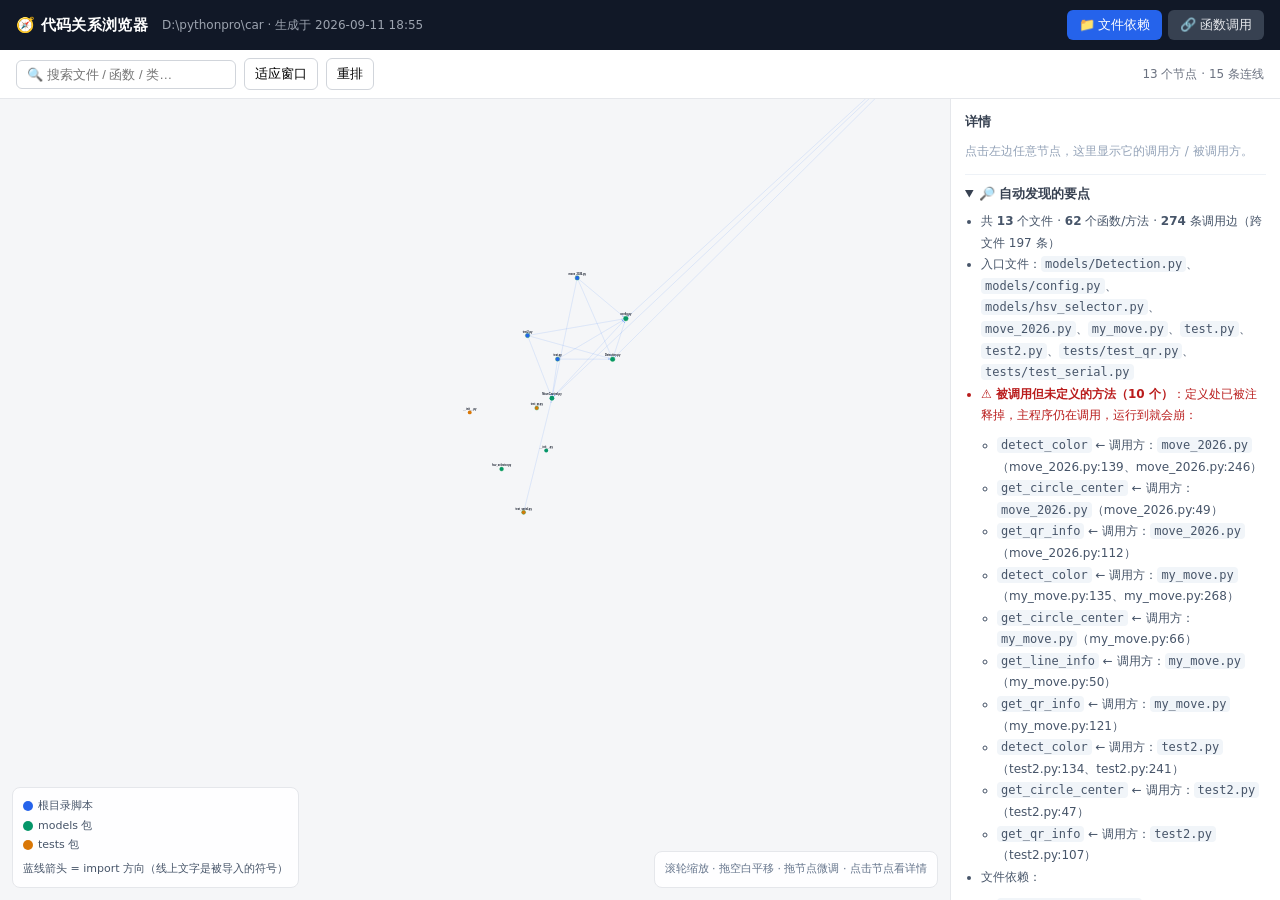
==== code-map/index.html @ f83ed979 "add code-map: 交互式代码关系浏览器" ====
<!DOCTYPE html>
<html lang="zh-CN">
<head>
<meta charset="UTF-8" />
<meta name="viewport" content="width=device-width, initial-scale=1.0" />
<meta name="color-scheme" content="light" />
<title>代码关系浏览器 · car 工程</title>
<style>
  *{box-sizing:border-box}
  body{margin:0;font-family:"Microsoft YaHei","PingFang SC",system-ui,sans-serif;color:#1f2937;background:#f5f6f8;height:100vh;display:flex;flex-direction:column;overflow:hidden}
  header{background:#111827;color:#fff;padding:10px 16px;display:flex;align-items:center;gap:14px;flex-wrap:wrap}
  header h1{font-size:15px;margin:0;font-weight:600;letter-spacing:.3px}
  header .sub{font-size:12px;color:#9ca3af}
  .tabs{display:flex;gap:6px;margin-left:auto}
  .tabs button{background:#374151;color:#e5e7eb;border:0;padding:6px 12px;border-radius:6px;font-size:13px;cursor:pointer}
  .tabs button.on{background:#2563eb;color:#fff}
  .toolbar{display:flex;align-items:center;gap:8px;padding:8px 16px;background:#fff;border-bottom:1px solid #e5e7eb;flex-wrap:wrap}
  .toolbar input[type=search]{padding:6px 10px;border:1px solid #d1d5db;border-radius:6px;font-size:13px;width:220px}
  .toolbar select{padding:6px 8px;border:1px solid #d1d5db;border-radius:6px;font-size:13px;max-width:260px}
  .toolbar button{padding:6px 10px;border:1px solid #d1d5db;background:#fff;border-radius:6px;font-size:13px;cursor:pointer}
  .toolbar button:hover{background:#f3f4f6}
  .stat{font-size:12px;color:#6b7280;margin-left:auto}
  main{flex:1;display:flex;min-height:0}
  #stage{flex:1;position:relative;min-width:0}
  canvas{display:block;width:100%;height:100%;cursor:grab}
  canvas.dragging{cursor:grabbing}
  aside{width:330px;border-left:1px solid #e5e7eb;background:#fff;overflow-y:auto;padding:14px}
  aside h2{font-size:13px;margin:0 0 8px;color:#374151}
  .pill{display:inline-block;font-size:11px;padding:2px 8px;border-radius:99px;background:#eef2ff;color:#3730a3;margin-right:6px}
  .pill.warn{background:#fef3c7;color:#92400e}
  .pill.ok{background:#dcfce7;color:#166534}
  .nb{font-size:12px;line-height:1.7;padding:6px 8px;border-radius:6px;cursor:pointer;border:1px solid #f1f5f9;margin-bottom:4px}
  .nb:hover{background:#f8fafc;border-color:#cbd5e1}
  .nb .ln{color:#94a3b8;margin-left:4px}
  .legend{position:absolute;left:12px;bottom:12px;background:rgba(255,255,255,.94);border:1px solid #e5e7eb;border-radius:8px;padding:8px 10px;font-size:11px;color:#475569;line-height:1.8}
  .legend i{display:inline-block;width:10px;height:10px;border-radius:50%;margin-right:5px;vertical-align:middle}
  .hint{position:absolute;right:12px;bottom:12px;background:rgba(255,255,255,.94);border:1px solid #e5e7eb;border-radius:8px;padding:8px 10px;font-size:11px;color:#64748b;line-height:1.7}
  details{margin-top:14px;border-top:1px solid #eef2f7;padding-top:10px}
  details summary{font-size:13px;font-weight:600;color:#374151;cursor:pointer}
  details ul{margin:8px 0 0 16px;padding:0;font-size:12px;line-height:1.8;color:#475569}
  code{background:#f1f5f9;padding:1px 4px;border-radius:4px;font-size:12px}
</style>
</head>
<body>
<header>
  <h1>🧭 代码关系浏览器</h1>
  <span class="sub" id="subtitle"></span>
  <div class="tabs">
    <button id="tab-files" class="on">📁 文件依赖</button>
    <button id="tab-funcs">🔗 函数调用</button>
  </div>
</header>
<div class="toolbar">
  <input type="search" id="q" placeholder="🔍 搜索文件 / 函数 / 类…" autocomplete="off" />
  <select id="filefilter"><option value="">（函数视图：只看某个文件）</option></select>
  <button id="fit">适应窗口</button>
  <button id="relayout">重排</button>
  <span class="stat" id="stat"></span>
</div>
<main>
  <div id="stage">
    <canvas id="cv"></canvas>
    <div class="legend" id="legend"></div>
    <div class="hint">滚轮缩放 · 拖空白平移 · 拖节点微调 · 点击节点看详情</div>
  </div>
  <aside>
    <div id="panel"><h2>详情</h2><p style="font-size:12px;color:#94a3b8">点击左边任意节点，这里显示它的调用方 / 被调用方。</p></div>
    <details id="insights" open><summary>🔎 自动发现的要点</summary><div id="insight-body"></div></details>
  </aside>
</main>
<script>
var DATA = {"files": [{"id": "models/Detection.py", "path": "models/Detection.py", "module": "models.Detection", "kind": "models", "lines": 654, "name": "Detection.py", "has_main": true}, {"id": "models/MoveControl.py", "path": "models/MoveControl.py", "module": "models.MoveControl", "kind": "models", "lines": 256, "name": "MoveControl.py", "has_main": false}, {"id": "models/__init__.py", "path": "models/__init__.py", "module": "models.__init__", "kind": "models", "lines": 4, "name": "__init__.py", "has_main": false}, {"id": "models/config.py", "path": "models/config.py", "module": "models.config", "kind": "models", "lines": 58, "name": "config.py", "has_main": true}, {"id": "models/hsv_selector.py", "path": "models/hsv_selector.py", "module": "models.hsv_selector", "kind": "models", "lines": 114, "name": "hsv_selector.py", "has_main": true}, {"id": "move_2026.py", "path": "move_2026.py", "module": "move_2026", "kind": "root", "lines": 354, "name": "move_2026.py", "has_main": true}, {"id": "my_move.py", "path": "my_move.py", "module": "my_move", "kind": "root", "lines": 402, "name": "my_move.py", "has_main": true}, {"id": "test.py", "path": "test.py", "module": "test", "kind": "root", "lines": 87, "name": "test.py", "has_main": true}, {"id": "test2.py", "path": "test2.py", "module": "test2", "kind": "root", "lines": 349, "name": "test2.py", "has_main": true}, {"id": "tests/__init__.py", "path": "tests/__init__.py", "module": "tests.__init__", "kind": "tests", "lines": 1, "name": "__init__.py", "has_main": false}, {"id": "tests/test_circle.py", "path": "tests/test_circle.py", "module": "tests.test_circle", "kind": "tests", "lines": 14, "name": "test_circle.py", "has_main": false}, {"id": "tests/test_qr.py", "path": "tests/test_qr.py", "module": "tests.test_qr", "kind": "tests", "lines": 41, "name": "test_qr.py", "has_main": true}, {"id": "tests/test_serial.py", "path": "tests/test_serial.py", "module": "tests.test_serial", "kind": "tests", "lines": 15, "name": "test_serial.py", "has_main": true}], "funcs": [{"id": "models/Detection.py::Distance", "file": "models/Detection.py", "name": "Distance", "cls": null, "line": 15, "is_entry": false}, {"id": "models/MoveControl.py::get_int8", "file": "models/MoveControl.py", "name": "get_int8", "cls": null, "line": 9, "is_entry": false}, {"id": "tests/test_qr.py::detect_camera_scan_QRcode", "file": "tests/test_qr.py", "name": "detect_camera_scan_QRcode", "cls": null, "line": 7, "is_entry": false}, {"id": "tests/test_qr.py::order_1", "file": "tests/test_qr.py", "name": "order_1", "cls": null, "line": 30, "is_entry": false}, {"id": "models/Detection.py::Detection.__init__", "file": "models/Detection.py", "name": "__init__", "cls": "Detection", "line": 52, "is_entry": false}, {"id": "models/Detection.py::Detection.set_debug", "file": "models/Detection.py", "name": "set_debug", "cls": "Detection", "line": 70, "is_entry": false}, {"id": "models/Detection.py::Detection.skip_some", "file": "models/Detection.py", "name": "skip_some", "cls": "Detection", "line": 77, "is_entry": false}, {"id": "models/Detection.py::Detection.get_colored_circle_center", "file": "models/Detection.py", "name": "get_colored_circle_center", "cls": "Detection", "line": 537, "is_entry": false}, {"id": "models/Detection.py::Detection.__del__", "file": "models/Detection.py", "name": "__del__", "cls": "Detection", "line": 623, "is_entry": false}, {"id": "models/MoveControl.py::MoveControl.__init__", "file": "models/MoveControl.py", "name": "__init__", "cls": "MoveControl", "line": 20, "is_entry": false}, {"id": "models/MoveControl.py::MoveControl.__send_serial_msg", "file": "models/MoveControl.py", "name": "__send_serial_msg", "cls": "MoveControl", "line": 37, "is_entry": false}, {"id": "models/MoveControl.py::MoveControl.__wait_for_movement_done", "file": "models/MoveControl.py", "name": "__wait_for_movement_done", "cls": "MoveControl", "line": 123, "is_entry": false}, {"id": "models/MoveControl.py::MoveControl.wait_for_start_cmd", "file": "models/MoveControl.py", "name": "wait_for_start_cmd", "cls": "MoveControl", "line": 135, "is_entry": false}, {"id": "models/MoveControl.py::MoveControl.send_qr_info", "file": "models/MoveControl.py", "name": "send_qr_info", "cls": "MoveControl", "line": 150, "is_entry": false}, {"id": "models/MoveControl.py::MoveControl.set_distance", "file": "models/MoveControl.py", "name": "set_distance", "cls": "MoveControl", "line": 155, "is_entry": false}, {"id": "models/MoveControl.py::MoveControl.move_in_mm", "file": "models/MoveControl.py", "name": "move_in_mm", "cls": "MoveControl", "line": 190, "is_entry": false}, {"id": "models/MoveControl.py::MoveControl.rotate", "file": "models/MoveControl.py", "name": "rotate", "cls": "MoveControl", "line": 201, "is_entry": false}, {"id": "models/MoveControl.py::MoveControl.turn_right", "file": "models/MoveControl.py", "name": "turn_right", "cls": "MoveControl", "line": 207, "is_entry": false}, {"id": "models/MoveControl.py::MoveControl.turn_left", "file": "models/MoveControl.py", "name": "turn_left", "cls": "MoveControl", "line": 211, "is_entry": false}, {"id": "models/MoveControl.py::MoveControl.test", "file": "models/MoveControl.py", "name": "test", "cls": "MoveControl", "line": 214, "is_entry": false}, {"id": "models/MoveControl.py::MoveControl.grubBlockFromRawArea", "file": "models/MoveControl.py", "name": "grubBlockFromRawArea", "cls": "MoveControl", "line": 221, "is_entry": false}, {"id": "models/MoveControl.py::MoveControl.grubBlockFromGround", "file": "models/MoveControl.py", "name": "grubBlockFromGround", "cls": "MoveControl", "line": 225, "is_entry": false}, {"id": "models/MoveControl.py::MoveControl.putBlockToCircle", "file": "models/MoveControl.py", "name": "putBlockToCircle", "cls": "MoveControl", "line": 229, "is_entry": false}, {"id": "models/MoveControl.py::MoveControl.putBlockToAnotherBlock", "file": "models/MoveControl.py", "name": "putBlockToAnotherBlock", "cls": "MoveControl", "line": 233, "is_entry": false}, {"id": "models/MoveControl.py::MoveControl.adjustHeight", "file": "models/MoveControl.py", "name": "adjustHeight", "cls": "MoveControl", "line": 237, "is_entry": false}, {"id": "models/MoveControl.py::MoveControl.move_while_adjusting_height", "file": "models/MoveControl.py", "name": "move_while_adjusting_height", "cls": "MoveControl", "line": 252, "is_entry": false}, {"id": "models/hsv_selector.py::HsvSelector.__init__", "file": "models/hsv_selector.py", "name": "__init__", "cls": "HsvSelector", "line": 7, "is_entry": false}, {"id": "models/hsv_selector.py::HsvSelector.nothing", "file": "models/hsv_selector.py", "name": "nothing", "cls": "HsvSelector", "line": 53, "is_entry": false}, {"id": "models/hsv_selector.py::HsvSelector.start", "file": "models/hsv_selector.py", "name": "start", "cls": "HsvSelector", "line": 56, "is_entry": false}, {"id": "models/hsv_selector.py::HsvSelector.__del__", "file": "models/hsv_selector.py", "name": "__del__", "cls": "HsvSelector", "line": 108, "is_entry": false}, {"id": "move_2026.py::ComRun.__init__", "file": "move_2026.py", "name": "__init__", "cls": "ComRun", "line": 20, "is_entry": false}, {"id": "move_2026.py::ComRun.get_taskinfo", "file": "move_2026.py", "name": "get_taskinfo", "cls": "ComRun", "line": 33, "is_entry": false}, {"id": "move_2026.py::ComRun.adjustCircle", "file": "move_2026.py", "name": "adjustCircle", "cls": "ComRun", "line": 46, "is_entry": false}, {"id": "move_2026.py::ComRun.adjustColorCircle", "file": "move_2026.py", "name": "adjustColorCircle", "cls": "ComRun", "line": 63, "is_entry": false}, {"id": "move_2026.py::ComRun.continueOrNot", "file": "move_2026.py", "name": "continueOrNot", "cls": "ComRun", "line": 79, "is_entry": false}, {"id": "move_2026.py::ComRun.log", "file": "move_2026.py", "name": "log", "cls": "ComRun", "line": 87, "is_entry": false}, {"id": "move_2026.py::ComRun.run", "file": "move_2026.py", "name": "run", "cls": "ComRun", "line": 93, "is_entry": false}, {"id": "my_move.py::LogisticsCom.__init__", "file": "my_move.py", "name": "__init__", "cls": "LogisticsCom", "line": 24, "is_entry": false}, {"id": "my_move.py::LogisticsCom.get_taskinfo", "file": "my_move.py", "name": "get_taskinfo", "cls": "LogisticsCom", "line": 35, "is_entry": false}, {"id": "my_move.py::LogisticsCom.adjustLine", "file": "my_move.py", "name": "adjustLine", "cls": "LogisticsCom", "line": 46, "is_entry": false}, {"id": "my_move.py::LogisticsCom.adjustCircle", "file": "my_move.py", "name": "adjustCircle", "cls": "LogisticsCom", "line": 63, "is_entry": false}, {"id": "my_move.py::LogisticsCom.adjustColorCircle", "file": "my_move.py", "name": "adjustColorCircle", "cls": "LogisticsCom", "line": 81, "is_entry": false}, {"id": "my_move.py::LogisticsCom.continueOrNot", "file": "my_move.py", "name": "continueOrNot", "cls": "LogisticsCom", "line": 97, "is_entry": false}, {"id": "my_move.py::LogisticsCom.run_com", "file": "my_move.py", "name": "run_com", "cls": "LogisticsCom", "line": 104, "is_entry": false}, {"id": "my_move.py::LogisticsCom.test", "file": "my_move.py", "name": "test", "cls": "LogisticsCom", "line": 388, "is_entry": false}, {"id": "test2.py::ComRun.__init__", "file": "test2.py", "name": "__init__", "cls": "ComRun", "line": 19, "is_entry": false}, {"id": "test2.py::ComRun.get_taskinfo", "file": "test2.py", "name": "get_taskinfo", "cls": "ComRun", "line": 31, "is_entry": false}, {"id": "test2.py::ComRun.adjustCircle", "file": "test2.py", "name": "adjustCircle", "cls": "ComRun", "line": 44, "is_entry": false}, {"id": "test2.py::ComRun.adjustColorCircle", "file": "test2.py", "name": "adjustColorCircle", "cls": "ComRun", "line": 61, "is_entry": false}, {"id": "test2.py::ComRun.continueOrNot", "file": "test2.py", "name": "continueOrNot", "cls": "ComRun", "line": 77, "is_entry": false}, {"id": "test2.py::ComRun.log", "file": "test2.py", "name": "log", "cls": "ComRun", "line": 85, "is_entry": false}, {"id": "test2.py::ComRun.run", "file": "test2.py", "name": "run", "cls": "ComRun", "line": 89, "is_entry": false}, {"id": "move_2026.py::MISSING.get_circle_center", "file": "move_2026.py", "name": "get_circle_center", "cls": "MISSING", "line": 49, "is_entry": false, "missing": true, "sites": ["move_2026.py:49"]}, {"id": "move_2026.py::MISSING.get_qr_info", "file": "move_2026.py", "name": "get_qr_info", "cls": "MISSING", "line": 112, "is_entry": false, "missing": true, "sites": ["move_2026.py:112"]}, {"id": "move_2026.py::MISSING.detect_color", "file": "move_2026.py", "name": "detect_color", "cls": "MISSING", "line": 139, "is_entry": false, "missing": true, "sites": ["move_2026.py:139", "move_2026.py:246"]}, {"id": "my_move.py::MISSING.get_line_info", "file": "my_move.py", "name": "get_line_info", "cls": "MISSING", "line": 50, "is_entry": false, "missing": true, "sites": ["my_move.py:50"]}, {"id": "my_move.py::MISSING.get_circle_center", "file": "my_move.py", "name": "get_circle_center", "cls": "MISSING", "line": 66, "is_entry": false, "missing": true, "sites": ["my_move.py:66"]}, {"id": "my_move.py::MISSING.get_qr_info", "file": "my_move.py", "name": "get_qr_info", "cls": "MISSING", "line": 121, "is_entry": false, "missing": true, "sites": ["my_move.py:121"]}, {"id": "my_move.py::MISSING.detect_color", "file": "my_move.py", "name": "detect_color", "cls": "MISSING", "line": 135, "is_entry": false, "missing": true, "sites": ["my_move.py:135", "my_move.py:268"]}, {"id": "test2.py::MISSING.get_circle_center", "file": "test2.py", "name": "get_circle_center", "cls": "MISSING", "line": 47, "is_entry": false, "missing": true, "sites": ["test2.py:47"]}, {"id": "test2.py::MISSING.get_qr_info", "file": "test2.py", "name": "get_qr_info", "cls": "MISSING", "line": 107, "is_entry": false, "missing": true, "sites": ["test2.py:107"]}, {"id": "test2.py::MISSING.detect_color", "file": "test2.py", "name": "detect_color", "cls": "MISSING", "line": 134, "is_entry": false, "missing": true, "sites": ["test2.py:134", "test2.py:241"]}], "imports": [{"src": "models/Detection.py", "dst": "models/config.py", "module": "config", "level": 0, "symbols": ["pi", "color_list"], "line": 11, "resolved": true, "kind": "from"}, {"src": "models/MoveControl.py", "dst": "models/config.py", "module": "config", "level": 1, "symbols": ["Mode", "HeightMode"], "line": 2, "resolved": true, "kind": "from"}, {"src": "move_2026.py", "dst": "models/Detection.py", "module": "models.Detection", "level": 0, "symbols": ["Detection"], "line": 7, "resolved": true, "kind": "from"}, {"src": "move_2026.py", "dst": "models/MoveControl.py", "module": "models.MoveControl", "level": 0, "symbols": ["MoveControl"], "line": 8, "resolved": true, "kind": "from"}, {"src": "move_2026.py", "dst": "models/config.py", "module": "models.config", "level": 0, "symbols": ["color_list", "color_list_in_rough_area", "color_list_in_restore_area", "dis_between_every_circle", "HeightMode"], "line": 9, "resolved": true, "kind": "from"}, {"src": "my_move.py", "dst": "models/Detection.py", "module": "models.Detection", "level": 0, "symbols": ["Detection"], "line": 9, "resolved": true, "kind": "from"}, {"src": "my_move.py", "dst": "models/MoveControl.py", "module": "models.MoveControl", "level": 0, "symbols": ["MoveControl"], "line": 10, "resolved": true, "kind": "from"}, {"src": "my_move.py", "dst": "models/config.py", "module": "models.config", "level": 0, "symbols": ["pi", "color_list", "color_list_in_fine_area", "color_list_in_rough_area", "dis_between_every_circle", "HeightMode", "MixMode"], "line": 11, "resolved": true, "kind": "from"}, {"src": "test.py", "dst": "models/Detection.py", "module": "models.Detection", "level": 0, "symbols": ["Detection"], "line": 6, "resolved": true, "kind": "from"}, {"src": "test.py", "dst": "models/MoveControl.py", "module": "models.MoveControl", "level": 0, "symbols": ["MoveControl"], "line": 7, "resolved": true, "kind": "from"}, {"src": "test.py", "dst": "models/config.py", "module": "models.config", "level": 0, "symbols": ["pi", "color_list", "HeightMode", "MixMode"], "line": 8, "resolved": true, "kind": "from"}, {"src": "test2.py", "dst": "models/Detection.py", "module": "models.Detection", "level": 0, "symbols": ["Detection"], "line": 7, "resolved": true, "kind": "from"}, {"src": "test2.py", "dst": "models/MoveControl.py", "module": "models.MoveControl", "level": 0, "symbols": ["MoveControl"], "line": 8, "resolved": true, "kind": "from"}, {"src": "test2.py", "dst": "models/config.py", "module": "models.config", "level": 0, "symbols": ["color_list", "color_list_in_rough_area", "color_list_in_restore_area", "dis_between_every_circle", "HeightMode"], "line": 9, "resolved": true, "kind": "from"}, {"src": "tests/test_serial.py", "dst": "models/MoveControl.py", "module": "models.MoveControl", "level": 0, "symbols": ["MoveControl"], "line": 7, "resolved": true, "kind": "from"}], "calls": [{"src": "models/Detection.py::Detection.get_colored_circle_center", "dst": "models/Detection.py::Detection.skip_some", "line": 562, "expr": "self.skip_some", "cross": false}, {"src": "models/MoveControl.py::MoveControl.__send_serial_msg", "dst": "models/MoveControl.py::MoveControl.__wait_for_movement_done", "line": 119, "expr": "self.__wait_for_movement_done", "cross": false}, {"src": "models/MoveControl.py::MoveControl.__send_serial_msg", "dst": "models/MoveControl.py::get_int8", "line": 42, "expr": "get_int8", "cross": false}, {"src": "models/MoveControl.py::MoveControl.__send_serial_msg", "dst": "models/MoveControl.py::get_int8", "line": 48, "expr": "get_int8", "cross": false}, {"src": "models/MoveControl.py::MoveControl.__send_serial_msg", "dst": "models/MoveControl.py::get_int8", "line": 54, "expr": "get_int8", "cross": false}, {"src": "models/MoveControl.py::MoveControl.__send_serial_msg", "dst": "models/MoveControl.py::get_int8", "line": 72, "expr": "get_int8", "cross": false}, {"src": "models/MoveControl.py::MoveControl.__send_serial_msg", "dst": "models/MoveControl.py::get_int8", "line": 78, "expr": "get_int8", "cross": false}, {"src": "models/MoveControl.py::MoveControl.__send_serial_msg", "dst": "models/MoveControl.py::get_int8", "line": 111, "expr": "get_int8", "cross": false}, {"src": "models/MoveControl.py::MoveControl.send_qr_info", "dst": "models/MoveControl.py::MoveControl.__send_serial_msg", "line": 152, "expr": "self.__send_serial_msg", "cross": false}, {"src": "models/MoveControl.py::MoveControl.set_distance", "dst": "models/MoveControl.py::MoveControl.__send_serial_msg", "line": 173, "expr": "self.__send_serial_msg", "cross": false}, {"src": "models/MoveControl.py::MoveControl.set_distance", "dst": "models/MoveControl.py::MoveControl.__send_serial_msg", "line": 176, "expr": "self.__send_serial_msg", "cross": false}, {"src": "models/MoveControl.py::MoveControl.set_distance", "dst": "models/MoveControl.py::MoveControl.__send_serial_msg", "line": 182, "expr": "self.__send_serial_msg", "cross": false}, {"src": "models/MoveControl.py::MoveControl.set_distance", "dst": "models/MoveControl.py::MoveControl.__send_serial_msg", "line": 185, "expr": "self.__send_serial_msg", "cross": false}, {"src": "models/MoveControl.py::MoveControl.move_in_mm", "dst": "models/MoveControl.py::MoveControl.__send_serial_msg", "line": 196, "expr": "self.__send_serial_msg", "cross": false}, {"src": "models/MoveControl.py::MoveControl.move_in_mm", "dst": "models/MoveControl.py::MoveControl.__send_serial_msg", "line": 198, "expr": "self.__send_serial_msg", "cross": false}, {"src": "models/MoveControl.py::MoveControl.rotate", "dst": "models/MoveControl.py::MoveControl.__send_serial_msg", "line": 204, "expr": "self.__send_serial_msg", "cross": false}, {"src": "models/MoveControl.py::MoveControl.turn_right", "dst": "models/MoveControl.py::MoveControl.rotate", "line": 208, "expr": "self.rotate", "cross": false}, {"src": "models/MoveControl.py::MoveControl.turn_left", "dst": "models/MoveControl.py::MoveControl.rotate", "line": 212, "expr": "self.rotate", "cross": false}, {"src": "models/MoveControl.py::MoveControl.grubBlockFromRawArea", "dst": "models/MoveControl.py::MoveControl.__send_serial_msg", "line": 222, "expr": "self.__send_serial_msg", "cross": false}, {"src": "models/MoveControl.py::MoveControl.grubBlockFromGround", "dst": "models/MoveControl.py::MoveControl.__send_serial_msg", "line": 226, "expr": "self.__send_serial_msg", "cross": false}, {"src": "models/MoveControl.py::MoveControl.putBlockToCircle", "dst": "models/MoveControl.py::MoveControl.__send_serial_msg", "line": 230, "expr": "self.__send_serial_msg", "cross": false}, {"src": "models/MoveControl.py::MoveControl.putBlockToAnotherBlock", "dst": "models/MoveControl.py::MoveControl.__send_serial_msg", "line": 234, "expr": "self.__send_serial_msg", "cross": false}, {"src": "models/MoveControl.py::MoveControl.adjustHeight", "dst": "models/MoveControl.py::MoveControl.__send_serial_msg", "line": 241, "expr": "self.__send_serial_msg", "cross": false}, {"src": "models/MoveControl.py::MoveControl.move_while_adjusting_height", "dst": "models/MoveControl.py::MoveControl.__send_serial_msg", "line": 256, "expr": "self.__send_serial_msg", "cross": false}, {"src": "move_2026.py::ComRun.__init__", "dst": "move_2026.py::ComRun.log", "line": 30, "expr": "self.log", "cross": false}, {"src": "move_2026.py::ComRun.adjustCircle", "dst": "models/MoveControl.py::MoveControl.move_in_mm", "line": 59, "expr": "self.moveControl.move_in_mm", "cross": true}, {"src": "move_2026.py::ComRun.adjustCircle", "dst": "models/MoveControl.py::MoveControl.move_in_mm", "line": 60, "expr": "self.moveControl.move_in_mm", "cross": true}, {"src": "move_2026.py::ComRun.adjustCircle", "dst": "models/MoveControl.py::MoveControl.move_in_mm", "line": 51, "expr": "self.moveControl.move_in_mm", "cross": true}, {"src": "move_2026.py::ComRun.adjustCircle", "dst": "models/MoveControl.py::MoveControl.move_in_mm", "line": 54, "expr": "self.moveControl.move_in_mm", "cross": true}, {"src": "move_2026.py::ComRun.adjustColorCircle", "dst": "models/MoveControl.py::MoveControl.move_in_mm", "line": 76, "expr": "self.moveControl.move_in_mm", "cross": true}, {"src": "move_2026.py::ComRun.adjustColorCircle", "dst": "models/MoveControl.py::MoveControl.move_in_mm", "line": 77, "expr": "self.moveControl.move_in_mm", "cross": true}, {"src": "move_2026.py::ComRun.adjustColorCircle", "dst": "models/Detection.py::Detection.get_colored_circle_center", "line": 66, "expr": "self.downward_detection.get_colored_circle_center", "cross": true}, {"src": "move_2026.py::ComRun.adjustColorCircle", "dst": "models/MoveControl.py::MoveControl.move_in_mm", "line": 68, "expr": "self.moveControl.move_in_mm", "cross": true}, {"src": "move_2026.py::ComRun.adjustColorCircle", "dst": "models/MoveControl.py::MoveControl.move_in_mm", "line": 71, "expr": "self.moveControl.move_in_mm", "cross": true}, {"src": "move_2026.py::ComRun.run", "dst": "models/MoveControl.py::MoveControl.wait_for_start_cmd", "line": 94, "expr": "self.moveControl.wait_for_start_cmd", "cross": true}, {"src": "move_2026.py::ComRun.run", "dst": "move_2026.py::ComRun.log", "line": 102, "expr": "self.log", "cross": false}, {"src": "move_2026.py::ComRun.run", "dst": "move_2026.py::ComRun.log", "line": 105, "expr": "self.log", "cross": false}, {"src": "move_2026.py::ComRun.run", "dst": "models/MoveControl.py::MoveControl.set_distance", "line": 106, "expr": "self.moveControl.set_distance", "cross": true}, {"src": "move_2026.py::ComRun.run", "dst": "models/MoveControl.py::MoveControl.set_distance", "line": 107, "expr": "self.moveControl.set_distance", "cross": true}, {"src": "move_2026.py::ComRun.run", "dst": "models/MoveControl.py::MoveControl.adjustHeight", "line": 108, "expr": "self.moveControl.adjustHeight", "cross": true}, {"src": "move_2026.py::ComRun.run", "dst": "move_2026.py::ComRun.log", "line": 111, "expr": "self.log", "cross": false}, {"src": "move_2026.py::ComRun.run", "dst": "models/MoveControl.py::MoveControl.send_qr_info", "line": 113, "expr": "self.moveControl.send_qr_info", "cross": true}, {"src": "move_2026.py::ComRun.run", "dst": "move_2026.py::ComRun.get_taskinfo", "line": 114, "expr": "self.get_taskinfo", "cross": false}, {"src": "move_2026.py::ComRun.run", "dst": "move_2026.py::ComRun.log", "line": 115, "expr": "self.log", "cross": false}, {"src": "move_2026.py::ComRun.run", "dst": "move_2026.py::ComRun.log", "line": 128, "expr": "self.log", "cross": false}, {"src": "move_2026.py::ComRun.run", "dst": "move_2026.py::ComRun.log", "line": 130, "expr": "self.log", "cross": false}, {"src": "move_2026.py::ComRun.run", "dst": "models/MoveControl.py::MoveControl.adjustHeight", "line": 132, "expr": "self.moveControl.adjustHeight", "cross": true}, {"src": "move_2026.py::ComRun.run", "dst": "models/MoveControl.py::MoveControl.set_distance", "line": 133, "expr": "self.moveControl.set_distance", "cross": true}, {"src": "move_2026.py::ComRun.run", "dst": "models/MoveControl.py::MoveControl.set_distance", "line": 134, "expr": "self.moveControl.set_distance", "cross": true}, {"src": "move_2026.py::ComRun.run", "dst": "move_2026.py::ComRun.log", "line": 143, "expr": "self.log", "cross": false}, {"src": "move_2026.py::ComRun.run", "dst": "models/MoveControl.py::MoveControl.set_distance", "line": 145, "expr": "self.moveControl.set_distance", "cross": true}, {"src": "move_2026.py::ComRun.run", "dst": "models/MoveControl.py::MoveControl.set_distance", "line": 146, "expr": "self.moveControl.set_distance", "cross": true}, {"src": "move_2026.py::ComRun.run", "dst": "models/MoveControl.py::MoveControl.rotate", "line": 147, "expr": "self.moveControl.rotate", "cross": true}, {"src": "move_2026.py::ComRun.run", "dst": "models/MoveControl.py::MoveControl.set_distance", "line": 148, "expr": "self.moveControl.set_distance", "cross": true}, {"src": "move_2026.py::ComRun.run", "dst": "models/MoveControl.py::MoveControl.rotate", "line": 151, "expr": "self.moveControl.rotate", "cross": true}, {"src": "move_2026.py::ComRun.run", "dst": "move_2026.py::ComRun.log", "line": 169, "expr": "self.log", "cross": false}, {"src": "move_2026.py::ComRun.run", "dst": "move_2026.py::ComRun.log", "line": 187, "expr": "self.log", "cross": false}, {"src": "move_2026.py::ComRun.run", "dst": "models/MoveControl.py::MoveControl.set_distance", "line": 188, "expr": "self.moveControl.set_distance", "cross": true}, {"src": "move_2026.py::ComRun.run", "dst": "models/MoveControl.py::MoveControl.set_distance", "line": 194, "expr": "self.moveControl.set_distance", "cross": true}, {"src": "move_2026.py::ComRun.run", "dst": "models/MoveControl.py::MoveControl.rotate", "line": 199, "expr": "self.moveControl.rotate", "cross": true}, {"src": "move_2026.py::ComRun.run", "dst": "models/MoveControl.py::MoveControl.set_distance", "line": 200, "expr": "self.moveControl.set_distance", "cross": true}, {"src": "move_2026.py::ComRun.run", "dst": "models/MoveControl.py::MoveControl.set_distance", "line": 201, "expr": "self.moveControl.set_distance", "cross": true}, {"src": "move_2026.py::ComRun.run", "dst": "move_2026.py::ComRun.log", "line": 219, "expr": "self.log", "cross": false}, {"src": "move_2026.py::ComRun.run", "dst": "models/MoveControl.py::MoveControl.set_distance", "line": 220, "expr": "self.moveControl.set_distance", "cross": true}, {"src": "move_2026.py::ComRun.run", "dst": "models/MoveControl.py::MoveControl.set_distance", "line": 224, "expr": "self.moveControl.set_distance", "cross": true}, {"src": "move_2026.py::ComRun.run", "dst": "models/MoveControl.py::MoveControl.rotate", "line": 226, "expr": "self.moveControl.rotate", "cross": true}, {"src": "move_2026.py::ComRun.run", "dst": "models/MoveControl.py::MoveControl.set_distance", "line": 228, "expr": "self.moveControl.set_distance", "cross": true}, {"src": "move_2026.py::ComRun.run", "dst": "models/MoveControl.py::MoveControl.set_distance", "line": 229, "expr": "self.moveControl.set_distance", "cross": true}, {"src": "move_2026.py::ComRun.run", "dst": "models/MoveControl.py::MoveControl.adjustHeight", "line": 230, "expr": "self.moveControl.adjustHeight", "cross": true}, {"src": "move_2026.py::ComRun.run", "dst": "move_2026.py::ComRun.log", "line": 240, "expr": "self.log", "cross": false}, {"src": "move_2026.py::ComRun.run", "dst": "move_2026.py::ComRun.log", "line": 242, "expr": "self.log", "cross": false}, {"src": "move_2026.py::ComRun.run", "dst": "move_2026.py::ComRun.log", "line": 250, "expr": "self.log", "cross": false}, {"src": "move_2026.py::ComRun.run", "dst": "models/MoveControl.py::MoveControl.set_distance", "line": 252, "expr": "self.moveControl.set_distance", "cross": true}, {"src": "move_2026.py::ComRun.run", "dst": "models/MoveControl.py::MoveControl.set_distance", "line": 253, "expr": "self.moveControl.set_distance", "cross": true}, {"src": "move_2026.py::ComRun.run", "dst": "models/MoveControl.py::MoveControl.rotate", "line": 254, "expr": "self.moveControl.rotate", "cross": true}, {"src": "move_2026.py::ComRun.run", "dst": "models/MoveControl.py::MoveControl.set_distance", "line": 255, "expr": "self.moveControl.set_distance", "cross": true}, {"src": "move_2026.py::ComRun.run", "dst": "models/MoveControl.py::MoveControl.rotate", "line": 258, "expr": "self.moveControl.rotate", "cross": true}, {"src": "move_2026.py::ComRun.run", "dst": "move_2026.py::ComRun.log", "line": 276, "expr": "self.log", "cross": false}, {"src": "move_2026.py::ComRun.run", "dst": "move_2026.py::ComRun.log", "line": 293, "expr": "self.log", "cross": false}, {"src": "move_2026.py::ComRun.run", "dst": "models/MoveControl.py::MoveControl.set_distance", "line": 294, "expr": "self.moveControl.set_distance", "cross": true}, {"src": "move_2026.py::ComRun.run", "dst": "models/MoveControl.py::MoveControl.set_distance", "line": 300, "expr": "self.moveControl.set_distance", "cross": true}, {"src": "move_2026.py::ComRun.run", "dst": "models/MoveControl.py::MoveControl.rotate", "line": 305, "expr": "self.moveControl.rotate", "cross": true}, {"src": "move_2026.py::ComRun.run", "dst": "models/MoveControl.py::MoveControl.set_distance", "line": 306, "expr": "self.moveControl.set_distance", "cross": true}, {"src": "move_2026.py::ComRun.run", "dst": "models/MoveControl.py::MoveControl.set_distance", "line": 307, "expr": "self.moveControl.set_distance", "cross": true}, {"src": "move_2026.py::ComRun.run", "dst": "move_2026.py::ComRun.log", "line": 332, "expr": "self.log", "cross": false}, {"src": "move_2026.py::ComRun.run", "dst": "models/MoveControl.py::MoveControl.set_distance", "line": 333, "expr": "self.moveControl.set_distance", "cross": true}, {"src": "move_2026.py::ComRun.run", "dst": "models/MoveControl.py::MoveControl.set_distance", "line": 336, "expr": "self.moveControl.set_distance", "cross": true}, {"src": "move_2026.py::ComRun.run", "dst": "models/MoveControl.py::MoveControl.rotate", "line": 338, "expr": "self.moveControl.rotate", "cross": true}, {"src": "move_2026.py::ComRun.run", "dst": "models/MoveControl.py::MoveControl.set_distance", "line": 339, "expr": "self.moveControl.set_distance", "cross": true}, {"src": "move_2026.py::ComRun.run", "dst": "models/MoveControl.py::MoveControl.set_distance", "line": 340, "expr": "self.moveControl.set_distance", "cross": true}, {"src": "move_2026.py::ComRun.run", "dst": "move_2026.py::ComRun.log", "line": 342, "expr": "self.log", "cross": false}, {"src": "move_2026.py::ComRun.run", "dst": "models/MoveControl.py::MoveControl.adjustHeight", "line": 138, "expr": "self.moveControl.adjustHeight", "cross": true}, {"src": "move_2026.py::ComRun.run", "dst": "models/MoveControl.py::MoveControl.grubBlockFromRawArea", "line": 140, "expr": "self.moveControl.grubBlockFromRawArea", "cross": true}, {"src": "move_2026.py::ComRun.run", "dst": "models/MoveControl.py::MoveControl.adjustHeight", "line": 162, "expr": "self.moveControl.adjustHeight", "cross": true}, {"src": "move_2026.py::ComRun.run", "dst": "move_2026.py::ComRun.adjustCircle", "line": 163, "expr": "self.adjustCircle", "cross": false}, {"src": "move_2026.py::ComRun.run", "dst": "models/MoveControl.py::MoveControl.putBlockToCircle", "line": 164, "expr": "self.moveControl.putBlockToCircle", "cross": true}, {"src": "move_2026.py::ComRun.run", "dst": "models/MoveControl.py::MoveControl.adjustHeight", "line": 180, "expr": "self.moveControl.adjustHeight", "cross": true}, {"src": "move_2026.py::ComRun.run", "dst": "models/MoveControl.py::MoveControl.grubBlockFromGround", "line": 182, "expr": "self.moveControl.grubBlockFromGround", "cross": true}, {"src": "move_2026.py::ComRun.run", "dst": "models/MoveControl.py::MoveControl.adjustHeight", "line": 212, "expr": "self.moveControl.adjustHeight", "cross": true}, {"src": "move_2026.py::ComRun.run", "dst": "move_2026.py::ComRun.adjustCircle", "line": 213, "expr": "self.adjustCircle", "cross": false}, {"src": "move_2026.py::ComRun.run", "dst": "models/MoveControl.py::MoveControl.putBlockToCircle", "line": 214, "expr": "self.moveControl.putBlockToCircle", "cross": true}, {"src": "move_2026.py::ComRun.run", "dst": "models/MoveControl.py::MoveControl.adjustHeight", "line": 245, "expr": "self.moveControl.adjustHeight", "cross": true}, {"src": "move_2026.py::ComRun.run", "dst": "models/MoveControl.py::MoveControl.grubBlockFromRawArea", "line": 247, "expr": "self.moveControl.grubBlockFromRawArea", "cross": true}, {"src": "move_2026.py::ComRun.run", "dst": "models/MoveControl.py::MoveControl.adjustHeight", "line": 269, "expr": "self.moveControl.adjustHeight", "cross": true}, {"src": "move_2026.py::ComRun.run", "dst": "move_2026.py::ComRun.adjustCircle", "line": 270, "expr": "self.adjustCircle", "cross": false}, {"src": "move_2026.py::ComRun.run", "dst": "models/MoveControl.py::MoveControl.putBlockToCircle", "line": 271, "expr": "self.moveControl.putBlockToCircle", "cross": true}, {"src": "move_2026.py::ComRun.run", "dst": "models/MoveControl.py::MoveControl.adjustHeight", "line": 286, "expr": "self.moveControl.adjustHeight", "cross": true}, {"src": "move_2026.py::ComRun.run", "dst": "models/MoveControl.py::MoveControl.grubBlockFromGround", "line": 288, "expr": "self.moveControl.grubBlockFromGround", "cross": true}, {"src": "move_2026.py::ComRun.run", "dst": "models/MoveControl.py::MoveControl.adjustHeight", "line": 322, "expr": "self.moveControl.adjustHeight", "cross": true}, {"src": "move_2026.py::ComRun.run", "dst": "move_2026.py::ComRun.adjustColorCircle", "line": 323, "expr": "self.adjustColorCircle", "cross": false}, {"src": "move_2026.py::ComRun.run", "dst": "models/MoveControl.py::MoveControl.putBlockToAnotherBlock", "line": 324, "expr": "self.moveControl.putBlockToAnotherBlock", "cross": true}, {"src": "move_2026.py::ComRun.run", "dst": "models/MoveControl.py::MoveControl.set_distance", "line": 161, "expr": "self.moveControl.set_distance", "cross": true}, {"src": "move_2026.py::ComRun.run", "dst": "models/MoveControl.py::MoveControl.set_distance", "line": 179, "expr": "self.moveControl.set_distance", "cross": true}, {"src": "move_2026.py::ComRun.run", "dst": "models/MoveControl.py::MoveControl.set_distance", "line": 210, "expr": "self.moveControl.set_distance", "cross": true}, {"src": "move_2026.py::ComRun.run", "dst": "models/MoveControl.py::MoveControl.set_distance", "line": 268, "expr": "self.moveControl.set_distance", "cross": true}, {"src": "move_2026.py::ComRun.run", "dst": "models/MoveControl.py::MoveControl.set_distance", "line": 285, "expr": "self.moveControl.set_distance", "cross": true}, {"src": "move_2026.py::ComRun.run", "dst": "models/MoveControl.py::MoveControl.set_distance", "line": 316, "expr": "self.moveControl.set_distance", "cross": true}, {"src": "my_move.py::LogisticsCom.adjustLine", "dst": "models/MoveControl.py::MoveControl.rotate", "line": 53, "expr": "self.moveControl.rotate", "cross": true}, {"src": "my_move.py::LogisticsCom.adjustLine", "dst": "models/MoveControl.py::MoveControl.move_in_mm", "line": 56, "expr": "self.moveControl.move_in_mm", "cross": true}, {"src": "my_move.py::LogisticsCom.adjustCircle", "dst": "models/MoveControl.py::MoveControl.move_in_mm", "line": 76, "expr": "self.moveControl.move_in_mm", "cross": true}, {"src": "my_move.py::LogisticsCom.adjustCircle", "dst": "models/MoveControl.py::MoveControl.move_in_mm", "line": 77, "expr": "self.moveControl.move_in_mm", "cross": true}, {"src": "my_move.py::LogisticsCom.adjustCircle", "dst": "models/MoveControl.py::MoveControl.move_in_mm", "line": 68, "expr": "self.moveControl.move_in_mm", "cross": true}, {"src": "my_move.py::LogisticsCom.adjustCircle", "dst": "models/MoveControl.py::MoveControl.move_in_mm", "line": 71, "expr": "self.moveControl.move_in_mm", "cross": true}, {"src": "my_move.py::LogisticsCom.adjustColorCircle", "dst": "models/MoveControl.py::MoveControl.move_in_mm", "line": 94, "expr": "self.moveControl.move_in_mm", "cross": true}, {"src": "my_move.py::LogisticsCom.adjustColorCircle", "dst": "models/MoveControl.py::MoveControl.move_in_mm", "line": 95, "expr": "self.moveControl.move_in_mm", "cross": true}, {"src": "my_move.py::LogisticsCom.adjustColorCircle", "dst": "models/Detection.py::Detection.get_colored_circle_center", "line": 84, "expr": "self.downward_detection.get_colored_circle_center", "cross": true}, {"src": "my_move.py::LogisticsCom.adjustColorCircle", "dst": "models/MoveControl.py::MoveControl.move_in_mm", "line": 86, "expr": "self.moveControl.move_in_mm", "cross": true}, {"src": "my_move.py::LogisticsCom.adjustColorCircle", "dst": "models/MoveControl.py::MoveControl.move_in_mm", "line": 89, "expr": "self.moveControl.move_in_mm", "cross": true}, {"src": "my_move.py::LogisticsCom.run_com", "dst": "models/MoveControl.py::MoveControl.set_distance", "line": 113, "expr": "self.moveControl.set_distance", "cross": true}, {"src": "my_move.py::LogisticsCom.run_com", "dst": "models/MoveControl.py::MoveControl.move_while_adjusting_height", "line": 118, "expr": "self.moveControl.move_while_adjusting_height", "cross": true}, {"src": "my_move.py::LogisticsCom.run_com", "dst": "my_move.py::LogisticsCom.get_taskinfo", "line": 122, "expr": "self.get_taskinfo", "cross": false}, {"src": "my_move.py::LogisticsCom.run_com", "dst": "models/MoveControl.py::MoveControl.move_while_adjusting_height", "line": 130, "expr": "self.moveControl.move_while_adjusting_height", "cross": true}, {"src": "my_move.py::LogisticsCom.run_com", "dst": "models/MoveControl.py::MoveControl.turn_left", "line": 143, "expr": "self.moveControl.turn_left", "cross": true}, {"src": "my_move.py::LogisticsCom.run_com", "dst": "models/MoveControl.py::MoveControl.move_while_adjusting_height", "line": 158, "expr": "self.moveControl.move_while_adjusting_height", "cross": true}, {"src": "my_move.py::LogisticsCom.run_com", "dst": "my_move.py::LogisticsCom.adjustCircle", "line": 162, "expr": "self.adjustCircle", "cross": false}, {"src": "my_move.py::LogisticsCom.run_com", "dst": "models/MoveControl.py::MoveControl.putBlockToCircle", "line": 163, "expr": "self.moveControl.putBlockToCircle", "cross": true}, {"src": "my_move.py::LogisticsCom.run_com", "dst": "models/MoveControl.py::MoveControl.turn_left", "line": 205, "expr": "self.moveControl.turn_left", "cross": true}, {"src": "my_move.py::LogisticsCom.run_com", "dst": "models/MoveControl.py::MoveControl.move_while_adjusting_height", "line": 220, "expr": "self.moveControl.move_while_adjusting_height", "cross": true}, {"src": "my_move.py::LogisticsCom.run_com", "dst": "my_move.py::LogisticsCom.adjustCircle", "line": 224, "expr": "self.adjustCircle", "cross": false}, {"src": "my_move.py::LogisticsCom.run_com", "dst": "models/MoveControl.py::MoveControl.putBlockToCircle", "line": 225, "expr": "self.moveControl.putBlockToCircle", "cross": true}, {"src": "my_move.py::LogisticsCom.run_com", "dst": "models/MoveControl.py::MoveControl.move_while_adjusting_height", "line": 249, "expr": "self.moveControl.move_while_adjusting_height", "cross": true}, {"src": "my_move.py::LogisticsCom.run_com", "dst": "models/MoveControl.py::MoveControl.turn_right", "line": 250, "expr": "self.moveControl.turn_right", "cross": true}, {"src": "my_move.py::LogisticsCom.run_com", "dst": "models/MoveControl.py::MoveControl.set_distance", "line": 253, "expr": "self.moveControl.set_distance", "cross": true}, {"src": "my_move.py::LogisticsCom.run_com", "dst": "models/MoveControl.py::MoveControl.turn_right", "line": 254, "expr": "self.moveControl.turn_right", "cross": true}, {"src": "my_move.py::LogisticsCom.run_com", "dst": "models/MoveControl.py::MoveControl.set_distance", "line": 258, "expr": "self.moveControl.set_distance", "cross": true}, {"src": "my_move.py::LogisticsCom.run_com", "dst": "models/MoveControl.py::MoveControl.turn_left", "line": 276, "expr": "self.moveControl.turn_left", "cross": true}, {"src": "my_move.py::LogisticsCom.run_com", "dst": "models/MoveControl.py::MoveControl.move_while_adjusting_height", "line": 291, "expr": "self.moveControl.move_while_adjusting_height", "cross": true}, {"src": "my_move.py::LogisticsCom.run_com", "dst": "my_move.py::LogisticsCom.adjustCircle", "line": 295, "expr": "self.adjustCircle", "cross": false}, {"src": "my_move.py::LogisticsCom.run_com", "dst": "models/MoveControl.py::MoveControl.putBlockToCircle", "line": 296, "expr": "self.moveControl.putBlockToCircle", "cross": true}, {"src": "my_move.py::LogisticsCom.run_com", "dst": "models/MoveControl.py::MoveControl.turn_left", "line": 338, "expr": "self.moveControl.turn_left", "cross": true}, {"src": "my_move.py::LogisticsCom.run_com", "dst": "models/MoveControl.py::MoveControl.move_while_adjusting_height", "line": 353, "expr": "self.moveControl.move_while_adjusting_height", "cross": true}, {"src": "my_move.py::LogisticsCom.run_com", "dst": "my_move.py::LogisticsCom.adjustCircle", "line": 357, "expr": "self.adjustCircle", "cross": false}, {"src": "my_move.py::LogisticsCom.run_com", "dst": "models/MoveControl.py::MoveControl.putBlockToAnotherBlock", "line": 358, "expr": "self.moveControl.putBlockToAnotherBlock", "cross": true}, {"src": "my_move.py::LogisticsCom.run_com", "dst": "models/MoveControl.py::MoveControl.set_distance", "line": 381, "expr": "self.moveControl.set_distance", "cross": true}, {"src": "my_move.py::LogisticsCom.run_com", "dst": "models/MoveControl.py::MoveControl.turn_left", "line": 382, "expr": "self.moveControl.turn_left", "cross": true}, {"src": "my_move.py::LogisticsCom.run_com", "dst": "models/MoveControl.py::MoveControl.set_distance", "line": 385, "expr": "self.moveControl.set_distance", "cross": true}, {"src": "my_move.py::LogisticsCom.run_com", "dst": "models/MoveControl.py::MoveControl.turn_left", "line": 386, "expr": "self.moveControl.turn_left", "cross": true}, {"src": "my_move.py::LogisticsCom.run_com", "dst": "models/MoveControl.py::MoveControl.adjustHeight", "line": 134, "expr": "self.moveControl.adjustHeight", "cross": true}, {"src": "my_move.py::LogisticsCom.run_com", "dst": "models/MoveControl.py::MoveControl.set_distance", "line": 170, "expr": "self.moveControl.set_distance", "cross": true}, {"src": "my_move.py::LogisticsCom.run_com", "dst": "models/MoveControl.py::MoveControl.putBlockToCircle", "line": 174, "expr": "self.moveControl.putBlockToCircle", "cross": true}, {"src": "my_move.py::LogisticsCom.run_com", "dst": "models/MoveControl.py::MoveControl.set_distance", "line": 233, "expr": "self.moveControl.set_distance", "cross": true}, {"src": "my_move.py::LogisticsCom.run_com", "dst": "models/MoveControl.py::MoveControl.putBlockToCircle", "line": 238, "expr": "self.moveControl.putBlockToCircle", "cross": true}, {"src": "my_move.py::LogisticsCom.run_com", "dst": "models/MoveControl.py::MoveControl.adjustHeight", "line": 267, "expr": "self.moveControl.adjustHeight", "cross": true}, {"src": "my_move.py::LogisticsCom.run_com", "dst": "models/MoveControl.py::MoveControl.set_distance", "line": 303, "expr": "self.moveControl.set_distance", "cross": true}, {"src": "my_move.py::LogisticsCom.run_com", "dst": "models/MoveControl.py::MoveControl.putBlockToCircle", "line": 307, "expr": "self.moveControl.putBlockToCircle", "cross": true}, {"src": "my_move.py::LogisticsCom.run_com", "dst": "models/MoveControl.py::MoveControl.set_distance", "line": 366, "expr": "self.moveControl.set_distance", "cross": true}, {"src": "my_move.py::LogisticsCom.run_com", "dst": "models/MoveControl.py::MoveControl.putBlockToAnotherBlock", "line": 371, "expr": "self.moveControl.putBlockToAnotherBlock", "cross": true}, {"src": "my_move.py::LogisticsCom.run_com", "dst": "models/MoveControl.py::MoveControl.grubBlockFromRawArea", "line": 137, "expr": "self.moveControl.grubBlockFromRawArea", "cross": true}, {"src": "my_move.py::LogisticsCom.run_com", "dst": "models/MoveControl.py::MoveControl.move_while_adjusting_height", "line": 139, "expr": "self.moveControl.move_while_adjusting_height", "cross": true}, {"src": "my_move.py::LogisticsCom.run_com", "dst": "models/MoveControl.py::MoveControl.set_distance", "line": 184, "expr": "self.moveControl.set_distance", "cross": true}, {"src": "my_move.py::LogisticsCom.run_com", "dst": "models/MoveControl.py::MoveControl.move_while_adjusting_height", "line": 190, "expr": "self.moveControl.move_while_adjusting_height", "cross": true}, {"src": "my_move.py::LogisticsCom.run_com", "dst": "models/MoveControl.py::MoveControl.set_distance", "line": 192, "expr": "self.moveControl.set_distance", "cross": true}, {"src": "my_move.py::LogisticsCom.run_com", "dst": "models/MoveControl.py::MoveControl.grubBlockFromGround", "line": 193, "expr": "self.moveControl.grubBlockFromGround", "cross": true}, {"src": "my_move.py::LogisticsCom.run_com", "dst": "models/MoveControl.py::MoveControl.grubBlockFromRawArea", "line": 270, "expr": "self.moveControl.grubBlockFromRawArea", "cross": true}, {"src": "my_move.py::LogisticsCom.run_com", "dst": "models/MoveControl.py::MoveControl.move_while_adjusting_height", "line": 272, "expr": "self.moveControl.move_while_adjusting_height", "cross": true}, {"src": "my_move.py::LogisticsCom.run_com", "dst": "models/MoveControl.py::MoveControl.set_distance", "line": 317, "expr": "self.moveControl.set_distance", "cross": true}, {"src": "my_move.py::LogisticsCom.run_com", "dst": "models/MoveControl.py::MoveControl.move_while_adjusting_height", "line": 323, "expr": "self.moveControl.move_while_adjusting_height", "cross": true}, {"src": "my_move.py::LogisticsCom.run_com", "dst": "models/MoveControl.py::MoveControl.set_distance", "line": 325, "expr": "self.moveControl.set_distance", "cross": true}, {"src": "my_move.py::LogisticsCom.run_com", "dst": "models/MoveControl.py::MoveControl.grubBlockFromGround", "line": 326, "expr": "self.moveControl.grubBlockFromGround", "cross": true}, {"src": "my_move.py::LogisticsCom.test", "dst": "models/MoveControl.py::MoveControl.adjustHeight", "line": 391, "expr": "self.moveControl.adjustHeight", "cross": true}, {"src": "my_move.py::LogisticsCom.test", "dst": "my_move.py::LogisticsCom.adjustCircle", "line": 392, "expr": "self.adjustCircle", "cross": false}, {"src": "test2.py::ComRun.__init__", "dst": "test2.py::ComRun.log", "line": 28, "expr": "self.log", "cross": false}, {"src": "test2.py::ComRun.adjustCircle", "dst": "models/MoveControl.py::MoveControl.move_in_mm", "line": 57, "expr": "self.moveControl.move_in_mm", "cross": true}, {"src": "test2.py::ComRun.adjustCircle", "dst": "models/MoveControl.py::MoveControl.move_in_mm", "line": 58, "expr": "self.moveControl.move_in_mm", "cross": true}, {"src": "test2.py::ComRun.adjustCircle", "dst": "models/MoveControl.py::MoveControl.move_in_mm", "line": 49, "expr": "self.moveControl.move_in_mm", "cross": true}, {"src": "test2.py::ComRun.adjustCircle", "dst": "models/MoveControl.py::MoveControl.move_in_mm", "line": 52, "expr": "self.moveControl.move_in_mm", "cross": true}, {"src": "test2.py::ComRun.adjustColorCircle", "dst": "models/MoveControl.py::MoveControl.move_in_mm", "line": 74, "expr": "self.moveControl.move_in_mm", "cross": true}, {"src": "test2.py::ComRun.adjustColorCircle", "dst": "models/MoveControl.py::MoveControl.move_in_mm", "line": 75, "expr": "self.moveControl.move_in_mm", "cross": true}, {"src": "test2.py::ComRun.adjustColorCircle", "dst": "models/Detection.py::Detection.get_colored_circle_center", "line": 64, "expr": "self.downward_detection.get_colored_circle_center", "cross": true}, {"src": "test2.py::ComRun.adjustColorCircle", "dst": "models/MoveControl.py::MoveControl.move_in_mm", "line": 66, "expr": "self.moveControl.move_in_mm", "cross": true}, {"src": "test2.py::ComRun.adjustColorCircle", "dst": "models/MoveControl.py::MoveControl.move_in_mm", "line": 69, "expr": "self.moveControl.move_in_mm", "cross": true}, {"src": "test2.py::ComRun.run", "dst": "test2.py::ComRun.log", "line": 97, "expr": "self.log", "cross": false}, {"src": "test2.py::ComRun.run", "dst": "test2.py::ComRun.log", "line": 100, "expr": "self.log", "cross": false}, {"src": "test2.py::ComRun.run", "dst": "models/MoveControl.py::MoveControl.set_distance", "line": 101, "expr": "self.moveControl.set_distance", "cross": true}, {"src": "test2.py::ComRun.run", "dst": "models/MoveControl.py::MoveControl.set_distance", "line": 102, "expr": "self.moveControl.set_distance", "cross": true}, {"src": "test2.py::ComRun.run", "dst": "models/MoveControl.py::MoveControl.adjustHeight", "line": 103, "expr": "self.moveControl.adjustHeight", "cross": true}, {"src": "test2.py::ComRun.run", "dst": "test2.py::ComRun.log", "line": 106, "expr": "self.log", "cross": false}, {"src": "test2.py::ComRun.run", "dst": "models/MoveControl.py::MoveControl.send_qr_info", "line": 108, "expr": "self.moveControl.send_qr_info", "cross": true}, {"src": "test2.py::ComRun.run", "dst": "test2.py::ComRun.get_taskinfo", "line": 109, "expr": "self.get_taskinfo", "cross": false}, {"src": "test2.py::ComRun.run", "dst": "test2.py::ComRun.log", "line": 110, "expr": "self.log", "cross": false}, {"src": "test2.py::ComRun.run", "dst": "test2.py::ComRun.log", "line": 123, "expr": "self.log", "cross": false}, {"src": "test2.py::ComRun.run", "dst": "test2.py::ComRun.log", "line": 125, "expr": "self.log", "cross": false}, {"src": "test2.py::ComRun.run", "dst": "models/MoveControl.py::MoveControl.adjustHeight", "line": 127, "expr": "self.moveControl.adjustHeight", "cross": true}, {"src": "test2.py::ComRun.run", "dst": "models/MoveControl.py::MoveControl.set_distance", "line": 128, "expr": "self.moveControl.set_distance", "cross": true}, {"src": "test2.py::ComRun.run", "dst": "models/MoveControl.py::MoveControl.set_distance", "line": 129, "expr": "self.moveControl.set_distance", "cross": true}, {"src": "test2.py::ComRun.run", "dst": "test2.py::ComRun.log", "line": 138, "expr": "self.log", "cross": false}, {"src": "test2.py::ComRun.run", "dst": "models/MoveControl.py::MoveControl.set_distance", "line": 140, "expr": "self.moveControl.set_distance", "cross": true}, {"src": "test2.py::ComRun.run", "dst": "models/MoveControl.py::MoveControl.set_distance", "line": 141, "expr": "self.moveControl.set_distance", "cross": true}, {"src": "test2.py::ComRun.run", "dst": "models/MoveControl.py::MoveControl.rotate", "line": 142, "expr": "self.moveControl.rotate", "cross": true}, {"src": "test2.py::ComRun.run", "dst": "models/MoveControl.py::MoveControl.set_distance", "line": 143, "expr": "self.moveControl.set_distance", "cross": true}, {"src": "test2.py::ComRun.run", "dst": "models/MoveControl.py::MoveControl.rotate", "line": 146, "expr": "self.moveControl.rotate", "cross": true}, {"src": "test2.py::ComRun.run", "dst": "test2.py::ComRun.log", "line": 164, "expr": "self.log", "cross": false}, {"src": "test2.py::ComRun.run", "dst": "test2.py::ComRun.log", "line": 182, "expr": "self.log", "cross": false}, {"src": "test2.py::ComRun.run", "dst": "models/MoveControl.py::MoveControl.set_distance", "line": 183, "expr": "self.moveControl.set_distance", "cross": true}, {"src": "test2.py::ComRun.run", "dst": "models/MoveControl.py::MoveControl.set_distance", "line": 189, "expr": "self.moveControl.set_distance", "cross": true}, {"src": "test2.py::ComRun.run", "dst": "models/MoveControl.py::MoveControl.rotate", "line": 194, "expr": "self.moveControl.rotate", "cross": true}, {"src": "test2.py::ComRun.run", "dst": "models/MoveControl.py::MoveControl.set_distance", "line": 195, "expr": "self.moveControl.set_distance", "cross": true}, {"src": "test2.py::ComRun.run", "dst": "models/MoveControl.py::MoveControl.set_distance", "line": 196, "expr": "self.moveControl.set_distance", "cross": true}, {"src": "test2.py::ComRun.run", "dst": "test2.py::ComRun.log", "line": 214, "expr": "self.log", "cross": false}, {"src": "test2.py::ComRun.run", "dst": "models/MoveControl.py::MoveControl.set_distance", "line": 215, "expr": "self.moveControl.set_distance", "cross": true}, {"src": "test2.py::ComRun.run", "dst": "models/MoveControl.py::MoveControl.set_distance", "line": 219, "expr": "self.moveControl.set_distance", "cross": true}, {"src": "test2.py::ComRun.run", "dst": "models/MoveControl.py::MoveControl.rotate", "line": 221, "expr": "self.moveControl.rotate", "cross": true}, {"src": "test2.py::ComRun.run", "dst": "models/MoveControl.py::MoveControl.set_distance", "line": 223, "expr": "self.moveControl.set_distance", "cross": true}, {"src": "test2.py::ComRun.run", "dst": "models/MoveControl.py::MoveControl.set_distance", "line": 224, "expr": "self.moveControl.set_distance", "cross": true}, {"src": "test2.py::ComRun.run", "dst": "models/MoveControl.py::MoveControl.adjustHeight", "line": 225, "expr": "self.moveControl.adjustHeight", "cross": true}, {"src": "test2.py::ComRun.run", "dst": "test2.py::ComRun.log", "line": 235, "expr": "self.log", "cross": false}, {"src": "test2.py::ComRun.run", "dst": "test2.py::ComRun.log", "line": 237, "expr": "self.log", "cross": false}, {"src": "test2.py::ComRun.run", "dst": "test2.py::ComRun.log", "line": 245, "expr": "self.log", "cross": false}, {"src": "test2.py::ComRun.run", "dst": "models/MoveControl.py::MoveControl.set_distance", "line": 247, "expr": "self.moveControl.set_distance", "cross": true}, {"src": "test2.py::ComRun.run", "dst": "models/MoveControl.py::MoveControl.set_distance", "line": 248, "expr": "self.moveControl.set_distance", "cross": true}, {"src": "test2.py::ComRun.run", "dst": "models/MoveControl.py::MoveControl.rotate", "line": 249, "expr": "self.moveControl.rotate", "cross": true}, {"src": "test2.py::ComRun.run", "dst": "models/MoveControl.py::MoveControl.set_distance", "line": 250, "expr": "self.moveControl.set_distance", "cross": true}, {"src": "test2.py::ComRun.run", "dst": "models/MoveControl.py::MoveControl.rotate", "line": 253, "expr": "self.moveControl.rotate", "cross": true}, {"src": "test2.py::ComRun.run", "dst": "test2.py::ComRun.log", "line": 271, "expr": "self.log", "cross": false}, {"src": "test2.py::ComRun.run", "dst": "test2.py::ComRun.log", "line": 288, "expr": "self.log", "cross": false}, {"src": "test2.py::ComRun.run", "dst": "models/MoveControl.py::MoveControl.set_distance", "line": 289, "expr": "self.moveControl.set_distance", "cross": true}, {"src": "test2.py::ComRun.run", "dst": "models/MoveControl.py::MoveControl.set_distance", "line": 295, "expr": "self.moveControl.set_distance", "cross": true}, {"src": "test2.py::ComRun.run", "dst": "models/MoveControl.py::MoveControl.rotate", "line": 300, "expr": "self.moveControl.rotate", "cross": true}, {"src": "test2.py::ComRun.run", "dst": "models/MoveControl.py::MoveControl.set_distance", "line": 301, "expr": "self.moveControl.set_distance", "cross": true}, {"src": "test2.py::ComRun.run", "dst": "models/MoveControl.py::MoveControl.set_distance", "line": 302, "expr": "self.moveControl.set_distance", "cross": true}, {"src": "test2.py::ComRun.run", "dst": "test2.py::ComRun.log", "line": 327, "expr": "self.log", "cross": false}, {"src": "test2.py::ComRun.run", "dst": "models/MoveControl.py::MoveControl.set_distance", "line": 328, "expr": "self.moveControl.set_distance", "cross": true}, {"src": "test2.py::ComRun.run", "dst": "models/MoveControl.py::MoveControl.set_distance", "line": 331, "expr": "self.moveControl.set_distance", "cross": true}, {"src": "test2.py::ComRun.run", "dst": "models/MoveControl.py::MoveControl.rotate", "line": 333, "expr": "self.moveControl.rotate", "cross": true}, {"src": "test2.py::ComRun.run", "dst": "models/MoveControl.py::MoveControl.set_distance", "line": 334, "expr": "self.moveControl.set_distance", "cross": true}, {"src": "test2.py::ComRun.run", "dst": "models/MoveControl.py::MoveControl.set_distance", "line": 335, "expr": "self.moveControl.set_distance", "cross": true}, {"src": "test2.py::ComRun.run", "dst": "test2.py::ComRun.log", "line": 337, "expr": "self.log", "cross": false}, {"src": "test2.py::ComRun.run", "dst": "models/MoveControl.py::MoveControl.adjustHeight", "line": 133, "expr": "self.moveControl.adjustHeight", "cross": true}, {"src": "test2.py::ComRun.run", "dst": "models/MoveControl.py::MoveControl.grubBlockFromRawArea", "line": 135, "expr": "self.moveControl.grubBlockFromRawArea", "cross": true}, {"src": "test2.py::ComRun.run", "dst": "models/MoveControl.py::MoveControl.adjustHeight", "line": 157, "expr": "self.moveControl.adjustHeight", "cross": true}, {"src": "test2.py::ComRun.run", "dst": "test2.py::ComRun.adjustCircle", "line": 158, "expr": "self.adjustCircle", "cross": false}, {"src": "test2.py::ComRun.run", "dst": "models/MoveControl.py::MoveControl.putBlockToCircle", "line": 159, "expr": "self.moveControl.putBlockToCircle", "cross": true}, {"src": "test2.py::ComRun.run", "dst": "models/MoveControl.py::MoveControl.adjustHeight", "line": 175, "expr": "self.moveControl.adjustHeight", "cross": true}, {"src": "test2.py::ComRun.run", "dst": "models/MoveControl.py::MoveControl.grubBlockFromGround", "line": 177, "expr": "self.moveControl.grubBlockFromGround", "cross": true}, {"src": "test2.py::ComRun.run", "dst": "models/MoveControl.py::MoveControl.adjustHeight", "line": 207, "expr": "self.moveControl.adjustHeight", "cross": true}, {"src": "test2.py::ComRun.run", "dst": "test2.py::ComRun.adjustCircle", "line": 208, "expr": "self.adjustCircle", "cross": false}, {"src": "test2.py::ComRun.run", "dst": "models/MoveControl.py::MoveControl.putBlockToCircle", "line": 209, "expr": "self.moveControl.putBlockToCircle", "cross": true}, {"src": "test2.py::ComRun.run", "dst": "models/MoveControl.py::MoveControl.adjustHeight", "line": 240, "expr": "self.moveControl.adjustHeight", "cross": true}, {"src": "test2.py::ComRun.run", "dst": "models/MoveControl.py::MoveControl.grubBlockFromRawArea", "line": 242, "expr": "self.moveControl.grubBlockFromRawArea", "cross": true}, {"src": "test2.py::ComRun.run", "dst": "models/MoveControl.py::MoveControl.adjustHeight", "line": 264, "expr": "self.moveControl.adjustHeight", "cross": true}, {"src": "test2.py::ComRun.run", "dst": "test2.py::ComRun.adjustCircle", "line": 265, "expr": "self.adjustCircle", "cross": false}, {"src": "test2.py::ComRun.run", "dst": "models/MoveControl.py::MoveControl.putBlockToCircle", "line": 266, "expr": "self.moveControl.putBlockToCircle", "cross": true}, {"src": "test2.py::ComRun.run", "dst": "models/MoveControl.py::MoveControl.adjustHeight", "line": 281, "expr": "self.moveControl.adjustHeight", "cross": true}, {"src": "test2.py::ComRun.run", "dst": "models/MoveControl.py::MoveControl.grubBlockFromGround", "line": 283, "expr": "self.moveControl.grubBlockFromGround", "cross": true}, {"src": "test2.py::ComRun.run", "dst": "models/MoveControl.py::MoveControl.adjustHeight", "line": 317, "expr": "self.moveControl.adjustHeight", "cross": true}, {"src": "test2.py::ComRun.run", "dst": "test2.py::ComRun.adjustColorCircle", "line": 318, "expr": "self.adjustColorCircle", "cross": false}, {"src": "test2.py::ComRun.run", "dst": "models/MoveControl.py::MoveControl.putBlockToAnotherBlock", "line": 319, "expr": "self.moveControl.putBlockToAnotherBlock", "cross": true}, {"src": "test2.py::ComRun.run", "dst": "models/MoveControl.py::MoveControl.set_distance", "line": 156, "expr": "self.moveControl.set_distance", "cross": true}, {"src": "test2.py::ComRun.run", "dst": "models/MoveControl.py::MoveControl.set_distance", "line": 174, "expr": "self.moveControl.set_distance", "cross": true}, {"src": "test2.py::ComRun.run", "dst": "models/MoveControl.py::MoveControl.set_distance", "line": 205, "expr": "self.moveControl.set_distance", "cross": true}, {"src": "test2.py::ComRun.run", "dst": "models/MoveControl.py::MoveControl.set_distance", "line": 263, "expr": "self.moveControl.set_distance", "cross": true}, {"src": "test2.py::ComRun.run", "dst": "models/MoveControl.py::MoveControl.set_distance", "line": 280, "expr": "self.moveControl.set_distance", "cross": true}, {"src": "test2.py::ComRun.run", "dst": "models/MoveControl.py::MoveControl.set_distance", "line": 311, "expr": "self.moveControl.set_distance", "cross": true}, {"src": "tests/test_qr.py::order_1", "dst": "tests/test_qr.py::detect_camera_scan_QRcode", "line": 32, "expr": "detect_camera_scan_QRcode", "cross": false}], "meta": {"root": "D:\\pythonpro\\car", "generated": "2026-09-11 18:55"}};
var INSIGHTS = {"generated": "2026-09-11 18:55", "file_count": 13, "func_count": 62, "edge_count": 274, "import_count": 15, "cross_count": 197, "missing": [{"name": "detect_color", "defined_in": "models/Detection.py (已被注释掉)", "called_by": ["move_2026.py"], "sites": ["move_2026.py:139", "move_2026.py:246"]}, {"name": "get_circle_center", "defined_in": "models/Detection.py (已被注释掉)", "called_by": ["move_2026.py"], "sites": ["move_2026.py:49"]}, {"name": "get_qr_info", "defined_in": "models/Detection.py (已被注释掉)", "called_by": ["move_2026.py"], "sites": ["move_2026.py:112"]}, {"name": "detect_color", "defined_in": "models/Detection.py (已被注释掉)", "called_by": ["my_move.py"], "sites": ["my_move.py:135", "my_move.py:268"]}, {"name": "get_circle_center", "defined_in": "models/Detection.py (已被注释掉)", "called_by": ["my_move.py"], "sites": ["my_move.py:66"]}, {"name": "get_line_info", "defined_in": "models/Detection.py (已被注释掉)", "called_by": ["my_move.py"], "sites": ["my_move.py:50"]}, {"name": "get_qr_info", "defined_in": "models/Detection.py (已被注释掉)", "called_by": ["my_move.py"], "sites": ["my_move.py:121"]}, {"name": "detect_color", "defined_in": "models/Detection.py (已被注释掉)", "called_by": ["test2.py"], "sites": ["test2.py:134", "test2.py:241"]}, {"name": "get_circle_center", "defined_in": "models/Detection.py (已被注释掉)", "called_by": ["test2.py"], "sites": ["test2.py:47"]}, {"name": "get_qr_info", "defined_in": "models/Detection.py (已被注释掉)", "called_by": ["test2.py"], "sites": ["test2.py:107"]}], "main_files": ["models/Detection.py", "models/config.py", "models/hsv_selector.py", "move_2026.py", "my_move.py", "test.py", "test2.py", "tests/test_qr.py", "tests/test_serial.py"], "per_file": [["models/MoveControl.py", 18], ["my_move.py", 8], ["move_2026.py", 7], ["test2.py", 7], ["models/Detection.py", 6], ["models/hsv_selector.py", 4], ["tests/test_qr.py", 2]], "hottest": [["MoveControl.set_distance", "models/MoveControl.py", 77], ["MoveControl.move_in_mm", "models/MoveControl.py", 25], ["MoveControl.adjustHeight", "models/MoveControl.py", 25], ["MoveControl.rotate", "models/MoveControl.py", 19], ["ComRun.log", "move_2026.py", 18], ["ComRun.log", "test2.py", 18], ["MoveControl.__send_serial_msg", "models/MoveControl.py", 14], ["MoveControl.putBlockToCircle", "models/MoveControl.py", 12]], "import_list": [{"src": "models/Detection.py", "dst": "models/config.py", "line": 11, "symbols": ["pi", "color_list"], "module": "config"}, {"src": "models/MoveControl.py", "dst": "models/config.py", "line": 2, "symbols": ["Mode", "HeightMode"], "module": "config"}, {"src": "move_2026.py", "dst": "models/Detection.py", "line": 7, "symbols": ["Detection"], "module": "models.Detection"}, {"src": "move_2026.py", "dst": "models/MoveControl.py", "line": 8, "symbols": ["MoveControl"], "module": "models.MoveControl"}, {"src": "move_2026.py", "dst": "models/config.py", "line": 9, "symbols": ["color_list", "color_list_in_rough_area", "color_list_in_restore_area", "dis_between_every_circle", "HeightMode"], "module": "models.config"}, {"src": "my_move.py", "dst": "models/Detection.py", "line": 9, "symbols": ["Detection"], "module": "models.Detection"}, {"src": "my_move.py", "dst": "models/MoveControl.py", "line": 10, "symbols": ["MoveControl"], "module": "models.MoveControl"}, {"src": "my_move.py", "dst": "models/config.py", "line": 11, "symbols": ["pi", "color_list", "color_list_in_fine_area", "color_list_in_rough_area", "dis_between_every_circle", "HeightMode", "MixMode"], "module": "models.config"}, {"src": "test.py", "dst": "models/Detection.py", "line": 6, "symbols": ["Detection"], "module": "models.Detection"}, {"src": "test.py", "dst": "models/MoveControl.py", "line": 7, "symbols": ["MoveControl"], "module": "models.MoveControl"}, {"src": "test.py", "dst": "models/config.py", "line": 8, "symbols": ["pi", "color_list", "HeightMode", "MixMode"], "module": "models.config"}, {"src": "test2.py", "dst": "models/Detection.py", "line": 7, "symbols": ["Detection"], "module": "models.Detection"}, {"src": "test2.py", "dst": "models/MoveControl.py", "line": 8, "symbols": ["MoveControl"], "module": "models.MoveControl"}, {"src": "test2.py", "dst": "models/config.py", "line": 9, "symbols": ["color_list", "color_list_in_rough_area", "color_list_in_restore_area", "dis_between_every_circle", "HeightMode"], "module": "models.config"}, {"src": "tests/test_serial.py", "dst": "models/MoveControl.py", "line": 7, "symbols": ["MoveControl"], "module": "models.MoveControl"}]};

var cv = document.getElementById('cv'), ctx = cv.getContext('2d');
var stage = document.getElementById('stage');
var E = { view: 'files', nodes: [], edges: [], index: {}, sel: null, hover: null,
          scale: 1, ox: 0, oy: 0, drag: null, panning: false, q: '', fileFilter: '' };
var COLORS = { root:'#2563eb', models:'#059669', tests:'#d97706', missing:'#dc2626' };

function kindOf(file){ return /^models\//.test(file) ? 'models' : (/^tests\//.test(file) ? 'tests' : 'root'); }

function build(){
  var nodes = [], edges = [];
  if (E.view === 'files'){
    DATA.files.forEach(function(f){
      nodes.push({ id: f.path, label: f.name, sub: f.path, kind: kindOf(f.path), lines: f.lines,
                   has_main: f.has_main, type:'file', file: f.path });
    });
    var ids = {}; nodes.forEach(function(n){ ids[n.id]=1; });
    DATA.imports.forEach(function(e){
      if (ids[e.src] && ids[e.dst]) edges.push({ s:e.src, t:e.dst, line:e.line,
        label:(e.symbols && e.symbols.length) ? e.symbols.slice(0,3).join(',')+(e.symbols.length>3?'…':'') : e.module,
        cross:true });
    });
  } else {
    var useFiles = {};
    DATA.funcs.forEach(function(f){ useFiles[f.file]=1; });
    DATA.funcs.forEach(function(f){
      if (E.fileFilter && f.file !== E.fileFilter) return;
      nodes.push({ id:f.id, label:(f.cls ? f.cls+'.' : '')+f.name, sub:f.file+' : '+f.line,
                   kind: f.missing ? 'missing' : kindOf(f.file), file:f.file, line:f.line,
                   is_entry:f.is_entry, missing:!!f.missing, sites:f.sites, type:'func' });
    });
    var ids = {}; nodes.forEach(function(n){ ids[n.id]=1; });
    DATA.calls.forEach(function(c){
      if (ids[c.src] && ids[c.dst]) edges.push({ s:c.src, t:c.dst, line:c.line, label:'', cross:c.cross, expr:c.expr });
    });
  }
  E.nodes = nodes; E.edges = edges;
  E.index = {}; nodes.forEach(function(n){ E.index[n.id]=n; });
  var deg = {}; edges.forEach(function(e){ deg[e.s]=deg[e.s]||0; deg[e.t]=deg[e.t]||0; deg[e.s]++; deg[e.t]++; });
  nodes.forEach(function(n){ n.deg = deg[n.id]||0; });
  var importEdges = E.view==='files' ? edges.length : 0;
  document.getElementById('stat').textContent = nodes.length + ' 个节点 · ' + edges.length + ' 条连线' +
      (E.view==='funcs' ? '（跨文件 ' + edges.filter(function(e){return e.cross;}).length + ' 条）' : '');
  layout();
}

function layout(){
  var W = stage.clientWidth, H = stage.clientHeight;
  E.nodes.forEach(function(n,i){
    if (n.x === undefined){
      var a = i / Math.max(1,E.nodes.length) * Math.PI * 2;
      n.x = W/2 + Math.cos(a) * Math.min(W,H) * 0.32 + (Math.random()-0.5)*30;
      n.y = H/2 + Math.sin(a) * Math.min(W,H) * 0.32 + (Math.random()-0.5)*30;
    }
    n.vx = 0; n.vy = 0;
  });
  for (var it=0; it<420; it++){
    var k = 1 - it/420;
    // 斥力
    for (var i=0;i<E.nodes.length;i++){
      var a = E.nodes[i];
      for (var j=i+1;j<E.nodes.length;j++){
        var b = E.nodes[j], dx = b.x-a.x, dy = b.y-a.y;
        var d2 = dx*dx+dy*dy || 0.01, d = Math.sqrt(d2);
        var f = 5200/d2;
        if (d > 260) continue;
        var ux = dx/d, uy = dy/d;
        a.vx -= ux*f*k; a.vy -= uy*f*k; b.vx += ux*f*k; b.vy += uy*f*k;
      }
    }
    // 弹簧
    E.edges.forEach(function(e){
      var a = E.index[e.s], b = E.index[e.t]; if(!a||!b) return;
      var dx=b.x-a.x, dy=b.y-a.y, d=Math.sqrt(dx*dx+dy*dy)||0.01;
      var target = e.cross ? 165 : 105;
      var f = (d-target)*0.012*k;
      var ux=dx/d, uy=dy/d;
      a.vx += ux*f; a.vy += uy*f; b.vx -= ux*f; b.vy -= uy*f;
    });
    // 向心 + 更新
    E.nodes.forEach(function(n){
      n.vx += (W/2 - n.x)*0.0016; n.vy += (H/2 - n.y)*0.0016;
      n.x += Math.max(-18, Math.min(18, n.vx)); n.y += Math.max(-18, Math.min(18, n.vy));
    });
  }
  draw();
}

function fit(){
  if (!E.nodes.length) return;
  var xs = E.nodes.map(function(n){return n.x;}), ys = E.nodes.map(function(n){return n.y;});
  var minx=Math.min.apply(null,xs), maxx=Math.max.apply(null,xs);
  var miny=Math.min.apply(null,ys), maxy=Math.max.apply(null,ys);
  var W=stage.clientWidth, H=stage.clientHeight, pad=70;
  var sx=(W-pad*2)/Math.max(1,maxx-minx), sy=(H-pad*2)/Math.max(1,maxy-miny);
  E.scale = Math.max(0.15, Math.min(1.6, Math.min(sx,sy)));
  E.ox = (W - (minx+maxx)*E.scale)/2; E.oy = (H - (miny+maxy)*E.scale)/2; draw();
}

function nrm(v){ return (v||'').toLowerCase(); }
function matchNode(n){
  if (!E.q) return true;
  var s = nrm(E.q);
  return nrm(n.label).indexOf(s) >= 0 || nrm(n.sub).indexOf(s) >= 0 ||
         (n.sites || []).some(function(x){ return nrm(x).indexOf(s)>=0; });
}

function draw(){
  var W = stage.clientWidth, H = stage.clientHeight, dpr = window.devicePixelRatio || 1;
  if (cv.width !== W*dpr || cv.height !== H*dpr){ cv.width = W*dpr; cv.height = H*dpr; }
  ctx.setTransform(dpr,0,0,dpr,0,0);
  ctx.clearRect(0,0,W,H);
  ctx.save(); ctx.translate(E.ox, E.oy); ctx.scale(E.scale, E.scale);

  var hi = null;
  if (E.sel) { hi = {}; hi[E.sel]=1; E.edges.forEach(function(e){ if(e.s===E.sel) hi[e.t]=1; if(e.t===E.sel) hi[e.s]=1; }); }

  E.edges.forEach(function(e){
    var a = E.index[e.s], b = E.index[e.t]; if(!a||!b) return;
    var dim = (E.sel && !(e.s===E.sel||e.t===E.sel)) || (E.q && !(matchNode(a)||matchNode(b)));
    ctx.globalAlpha = dim ? 0.12 : 0.9;
    ctx.strokeStyle = e.cross ? '#3b82f6' : '#94a3b8';
    ctx.lineWidth = (E.sel && (e.s===E.sel||e.t===E.sel)) ? 2.2 : 1;
    ctx.beginPath(); ctx.moveTo(a.x,a.y); ctx.lineTo(b.x,b.y); ctx.stroke();
    // 箭头
    var ang = Math.atan2(b.y-a.y, b.x-a.x), r = (b.r||16)+4;
    var tx = b.x - Math.cos(ang)*r, ty = b.y - Math.sin(ang)*r;
    ctx.beginPath();
    ctx.moveTo(tx,ty);
    ctx.lineTo(tx-Math.cos(ang-0.4)*9, ty-Math.sin(ang-0.4)*9);
    ctx.lineTo(tx-Math.cos(ang+0.4)*9, ty-Math.sin(ang+0.4)*9);
    ctx.closePath();
    ctx.fillStyle = e.cross ? '#3b82f6' : '#94a3b8'; ctx.fill();
    if (e.label && !dim && E.scale > 0.6){
      ctx.globalAlpha = 0.95; ctx.fillStyle='#64748b'; ctx.font='10px sans-serif';
      ctx.fillText(e.label, (a.x+b.x)/2+4, (a.y+b.y)/2-3);
    }
  });

  E.nodes.forEach(function(n){
    var dim = (E.sel && !hi[n.id]) || !matchNode(n);
    ctx.globalAlpha = dim ? 0.25 : 1;
    var r = n.type==='file' ? 13 + Math.min(9, n.deg*0.5) : 8 + Math.min(7, n.deg*0.35);
    n.r = r;
    ctx.beginPath(); ctx.arc(n.x, n.y, r, 0, Math.PI*2);
    ctx.fillStyle = COLORS[n.kind] || '#64748b';
    if (n.missing){ ctx.setLineDash([3,3]); ctx.lineWidth=2; ctx.strokeStyle='#dc2626'; ctx.fillStyle='#fff'; ctx.fill(); ctx.stroke(); ctx.setLineDash([]); }
    else { ctx.fill(); }
    if (n.id === E.sel){ ctx.lineWidth=3; ctx.strokeStyle='#111827'; ctx.stroke(); }
    else if (n.is_entry || n.has_main){ ctx.lineWidth=2.4; ctx.strokeStyle='#16a34a'; ctx.stroke(); }
    if (!dim && (E.scale > 0.45 || n.id===E.sel || n.type==='file')){
      ctx.fillStyle = '#111827'; ctx.font = (n.type==='file'?'bold ':'') + (12/Math.max(0.7,E.scale)) + 'px "Microsoft YaHei",sans-serif';
      ctx.textAlign='center';
      ctx.fillText(n.label, n.x, n.y - r - 5);
    }
  });
  ctx.globalAlpha = 1; ctx.restore();
}

// ---------- 交互 ----------
function toWorld(ev){
  var r = cv.getBoundingClientRect();
  return { x: (ev.clientX - r.left - E.ox)/E.scale, y: (ev.clientY - r.top - E.oy)/E.scale };
}
function pick(p){
  for (var i=E.nodes.length-1;i>=0;i--){
    var n = E.nodes[i], dx = p.x-n.x, dy = p.y-n.y;
    if (dx*dx+dy*dy <= (n.r||14)*(n.r||14)) return n;
  }
  return null;
}
cv.addEventListener('wheel', function(e){
  e.preventDefault();
  var r = cv.getBoundingClientRect(), mx = e.clientX-r.left, my = e.clientY-r.top;
  var f = e.deltaY < 0 ? 1.12 : 1/1.12, ns = Math.max(0.12, Math.min(3, E.scale*f));
  E.ox = mx - (mx - E.ox) * (ns/E.scale); E.oy = my - (my - E.oy) * (ns/E.scale); E.scale = ns; draw();
}, { passive:false });
cv.addEventListener('mousedown', function(e){
  var p = toWorld(e), n = pick(p);
  if (n){ E.drag = n; cv.classList.add('dragging'); showPanel(n); }
  else { E.panning = true; E.px = e.clientX; E.py = e.clientY; cv.classList.add('dragging'); E.sel=null; draw(); }
});
window.addEventListener('mousemove', function(e){
  if (E.drag){ var p = toWorld(e); E.drag.x = p.x; E.drag.y = p.y; draw(); }
  else if (E.panning){ E.ox += e.clientX - E.px; E.oy += e.clientY - E.py; E.px = e.clientX; E.py = e.clientY; draw(); }
});
window.addEventListener('mouseup', function(){ E.drag=null; E.panning=false; cv.classList.remove('dragging'); });
cv.addEventListener('dblclick', function(e){ var n = pick(toWorld(e)); if(n){ E.sel=n.id; E.ox = stage.clientWidth/2 - n.x*E.scale; E.oy = stage.clientHeight/2 - n.y*E.scale; draw(); showPanel(n);} });

function showPanel(n){
  E.sel = n.id; var out = [], inn = [];
  E.edges.forEach(function(e){
    if (e.s === n.id) out.push(e);
    if (e.t === n.id) inn.push(e);
  });
  var h = '<h2>' + esc(n.label) + '</h2>';
  h += '<div><span class="pill">' + (n.type==='file'?'文件':'函数') + '</span>';
  h += '<span class="pill">' + esc(n.sub) + '</span>';
  if (n.is_entry || n.has_main) h += '<span class="pill ok">入口</span>';
  if (n.missing) h += '<span class="pill warn">被调用但未定义</span>';
  if (n.deg) h += '<span class="pill">连接 ' + n.deg + '</span>';
  h += '</div>';
  if (n.missing && n.sites) h += '<p style="font-size:12px;color:#b91c1c">调用点：' + n.sites.map(esc).join('、') + '</p>';
  h += '<details open><summary>⬅ 被谁调用 (' + inn.length + ')</summary><div style="margin-top:6px">';
  h += inn.length ? inn.map(function(e){ var o=E.index[e.s]; return '<div class="nb" data-go="'+esc(e.s)+'">'+esc(o?o.label:e.s)+'<span class="ln">'+esc(o?o.sub:'')+' ← 本处 L'+e.line+'</span></div>'; }).join('') : '<div style="font-size:12px;color:#94a3b8">（没有其他节点调用它）</div>';
  h += '</div></details>';
  h += '<details open><summary>➡ 它调用了谁 (' + out.length + ')</summary><div style="margin-top:6px">';
  h += out.length ? out.map(function(e){ var o=E.index[e.t]; return '<div class="nb" data-go="'+esc(e.t)+'">'+esc(o?o.label:e.t)+'<span class="ln">'+(o?esc(o.sub):'')+' · L'+e.line+'</span></div>'; }).join('') : '<div style="font-size:12px;color:#94a3b8">（没有调用其他节点）</div>';
  h += '</div></details>';
  document.getElementById('panel').innerHTML = h;
  document.querySelectorAll('[data-go]').forEach(function(el){
    el.addEventListener('click', function(){
      var t = E.index[el.getAttribute('data-go')];
      if (t) { showPanel(t); E.ox = stage.clientWidth/2 - t.x*E.scale; E.oy = stage.clientHeight/2 - t.y*E.scale; draw(); }
    });
  });
  draw();
}
function esc(s){ return String(s===undefined?'':s).replace(/[&<>"']/g, function(c){ return ({'&':'&amp;','<':'&lt;','>':'&gt;','"':'&quot;',"'":'&#39;'})[c]; }); }

function legend(){
  var L = document.getElementById('legend');
  if (E.view === 'files'){
    L.innerHTML = '<div><i style="background:'+COLORS.root+'"></i>根目录脚本</div>' +
                  '<div><i style="background:'+COLORS.models+'"></i>models 包</div>' +
                  '<div><i style="background:'+COLORS.tests+'"></i>tests 包</div>' +
                  '<div style="margin-top:4px">蓝线箭头 = import 方向（线上文字是被导入的符号）</div>';
  } else {
    L.innerHTML = '<div><i style="background:'+COLORS.root+'"></i>根目录函数</div>' +
                  '<div><i style="background:'+COLORS.models+'"></i>models 函数</div>' +
                  '<div><i style="background:#dc2626"></i>未定义(被调用但没实现)</div>' +
                  '<div style="margin-top:4px">蓝线=跨文件调用 · 灰线=同文件调用 · 绿圈=入口函数</div>';
  }
}

function insights(){
  var b = document.getElementById('insight-body');
  var h = '<ul>';
  h += '<li>共 <b>' + INSIGHTS.file_count + '</b> 个文件 · <b>' + INSIGHTS.func_count + '</b> 个函数/方法 · <b>' + INSIGHTS.edge_count + '</b> 条调用边（跨文件 ' + INSIGHTS.cross_count + ' 条）</li>';
  h += '<li>入口文件：' + INSIGHTS.main_files.map(function(f){return '<code>'+f+'</code>';}).join('、') + '</li>';
  if (INSIGHTS.missing.length){
    h += '<li style="color:#b91c1c"><b>⚠ 被调用但未定义的方法（' + INSIGHTS.missing.length + ' 个）</b>：定义处已被注释掉，主程序仍在调用，运行到就会崩：<ul>';
    INSIGHTS.missing.forEach(function(m){
      h += '<li><code>' + m.name + '</code> ← 调用方：' + m.called_by.map(function(x){return '<code>'+x+'</code>';}).join('、') + '（' + m.sites.join('、') + '）</li>';
    });
    h += '</ul></li>';
  }
  h += '<li>文件依赖：<ul>' + INSIGHTS.import_list.map(function(e){
      return '<li><code>'+e.src+'</code> → <code>'+e.dst+'</code> <span style="color:#94a3b8">['+(e.symbols.join(', ')||e.module)+'] L'+e.line+'</span></li>';
  }).join('') + '</ul></li>';
  h += '<li>被调用最多的函数：<ul>' + INSIGHTS.hottest.map(function(t){
      return '<li><code>'+t[0]+'</code> · '+t[1]+' · 被调 '+t[2]+' 次</li>';
  }).join('') + '</ul></li>';
  h += '<li>各文件函数数量：' + INSIGHTS.per_file.map(function(p){ return '<code>'+p[0]+'</code>('+p[1]+')'; }).join(' · ') + '</li>';
  h += '</ul>';
  b.innerHTML = h;
}

// ---------- 顶部控件 ----------
document.getElementById('tab-files').addEventListener('click', function(){
  E.view='files'; this.classList.add('on'); document.getElementById('tab-funcs').classList.remove('on');
  document.getElementById('filefilter').style.display='none'; E.sel=null; E.fileFilter='';
  build(); legend(); fit();
});
document.getElementById('tab-funcs').addEventListener('click', function(){
  E.view='funcs'; this.classList.add('on'); document.getElementById('tab-files').classList.remove('on');
  document.getElementById('filefilter').style.display=''; E.sel=null;
  build(); legend(); fit();
});
document.getElementById('filefilter').addEventListener('change', function(){ E.fileFilter = this.value; E.sel=null; build(); fit(); });
document.getElementById('q').addEventListener('input', function(){ E.q = this.value; draw(); });
document.getElementById('fit').addEventListener('click', fit);
document.getElementById('relayout').addEventListener('click', function(){ E.nodes.forEach(function(n){ n.x=undefined; }); build(); fit(); });
window.addEventListener('resize', draw);

(function init(){
  document.getElementById('subtitle').textContent = DATA.meta.root + ' · 生成于 ' + DATA.meta.generated;
  var sel = document.getElementById('filefilter');
  DATA.files.forEach(function(f){ var o=document.createElement('option'); o.value=f.path; o.textContent=f.path; sel.appendChild(o); });
  sel.style.display='none';
  insights(); build(); legend(); fit();
})();
</script>
</body>
</html>
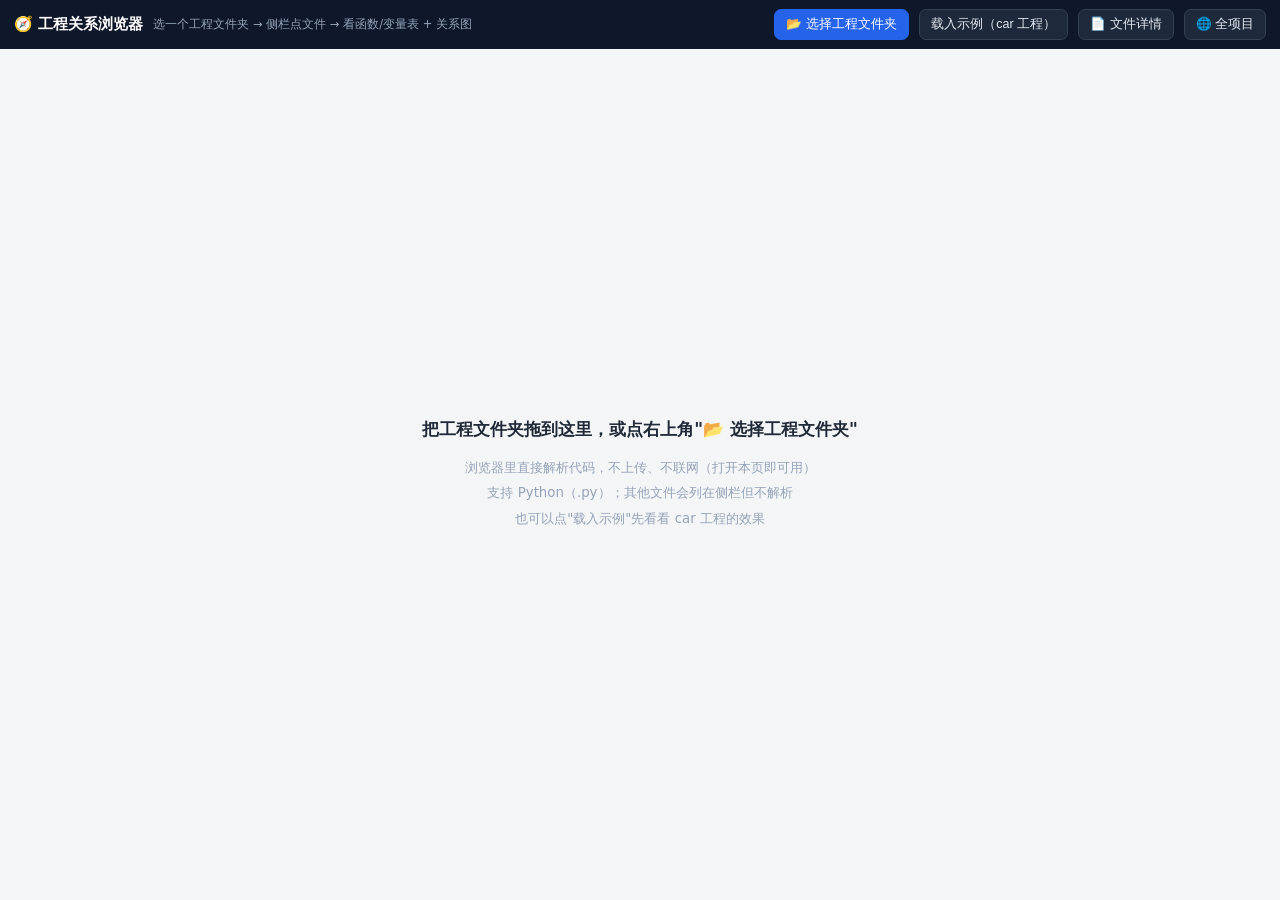
==== commit 7bc04170: "code-map v2: 支持选择工程文件夹 + 函数变量表 + 关系图" ====
--- a/code-map/index.html
+++ b/code-map/index.html
@@ -4,355 +4,858 @@
 <meta charset="UTF-8" />
 <meta name="viewport" content="width=device-width, initial-scale=1.0" />
 <meta name="color-scheme" content="light" />
-<title>代码关系浏览器 · car 工程</title>
+<title>工程关系浏览器 · 选文件夹版</title>
 <style>
   *{box-sizing:border-box}
-  body{margin:0;font-family:"Microsoft YaHei","PingFang SC",system-ui,sans-serif;color:#1f2937;background:#f5f6f8;height:100vh;display:flex;flex-direction:column;overflow:hidden}
-  header{background:#111827;color:#fff;padding:10px 16px;display:flex;align-items:center;gap:14px;flex-wrap:wrap}
-  header h1{font-size:15px;margin:0;font-weight:600;letter-spacing:.3px}
-  header .sub{font-size:12px;color:#9ca3af}
-  .tabs{display:flex;gap:6px;margin-left:auto}
-  .tabs button{background:#374151;color:#e5e7eb;border:0;padding:6px 12px;border-radius:6px;font-size:13px;cursor:pointer}
-  .tabs button.on{background:#2563eb;color:#fff}
-  .toolbar{display:flex;align-items:center;gap:8px;padding:8px 16px;background:#fff;border-bottom:1px solid #e5e7eb;flex-wrap:wrap}
-  .toolbar input[type=search]{padding:6px 10px;border:1px solid #d1d5db;border-radius:6px;font-size:13px;width:220px}
-  .toolbar select{padding:6px 8px;border:1px solid #d1d5db;border-radius:6px;font-size:13px;max-width:260px}
-  .toolbar button{padding:6px 10px;border:1px solid #d1d5db;background:#fff;border-radius:6px;font-size:13px;cursor:pointer}
-  .toolbar button:hover{background:#f3f4f6}
-  .stat{font-size:12px;color:#6b7280;margin-left:auto}
+  html,body{height:100%}
+  body{margin:0;font-family:"Microsoft YaHei","PingFang SC",system-ui,sans-serif;color:#1f2937;background:#f4f5f7;display:flex;flex-direction:column;overflow:hidden}
+  header{background:#0f172a;color:#fff;padding:9px 14px;display:flex;align-items:center;gap:10px;flex-wrap:wrap;flex:none}
+  header h1{font-size:15px;margin:0;font-weight:600}
+  header .sub{font-size:11.5px;color:#94a3b8}
+  header .sp{margin-left:auto}
+  .btn{background:#1e293b;color:#e2e8f0;border:1px solid #334155;padding:6px 11px;border-radius:7px;font-size:12.5px;cursor:pointer}
+  .btn:hover{background:#334155}
+  .btn.primary{background:#2563eb;border-color:#2563eb;color:#fff}
+  .btn.primary:hover{background:#1d4ed8}
+  .btn.on{background:#2563eb;border-color:#2563eb;color:#fff}
+  .drop{flex:1;display:flex;align-items:center;justify-content:center;flex-direction:column;gap:14px;color:#475569;text-align:center;padding:30px}
+  .drop .big{font-size:17px;font-weight:600;color:#1f2937}
+  .drop small{color:#94a3b8;line-height:1.9}
+  .drop.hot{background:#eff6ff;outline:2px dashed #60a5fa;outline-offset:-14px}
   main{flex:1;display:flex;min-height:0}
-  #stage{flex:1;position:relative;min-width:0}
+  aside{width:266px;flex:none;border-right:1px solid #e5e7eb;background:#fff;display:flex;flex-direction:column;min-height:0}
+  aside .hd{padding:9px 10px;border-bottom:1px solid #eef2f7;font-size:12px;color:#475569}
+  aside input{width:100%;padding:5px 8px;border:1px solid #d1d5db;border-radius:6px;font-size:12px}
+  #tree{overflow:auto;flex:1;padding:6px}
+  .fitem{padding:5px 7px;border-radius:6px;font-size:12.5px;cursor:pointer;display:flex;gap:6px;align-items:center;line-height:1.35}
+  .fitem:hover{background:#f1f5f9}
+  .fitem.sel{background:#dbeafe;color:#1e3a8a;font-weight:600}
+  .fitem .nm{overflow:hidden;text-overflow:ellipsis;white-space:nowrap}
+  .fitem .ln{margin-left:auto;color:#94a3b8;font-size:11px;flex:none}
+  .dir{padding:6px 7px 2px;font-size:11px;color:#64748b;font-weight:600}
+  .center{flex:1;display:flex;flex-direction:column;min-width:0;min-height:0}
+  .tblwrap{flex:none;max-height:38%;overflow:auto;background:#fff;border-bottom:1px solid #e5e7eb}
+  .tblwrap .hd{position:sticky;top:0;background:#fff;padding:8px 12px;border-bottom:1px solid #eef2f7;font-size:12.5px;font-weight:600;color:#374151;display:flex;gap:10px;align-items:center}
+  table{width:100%;border-collapse:collapse;font-size:12.5px}
+  th,td{padding:5px 10px;text-align:left;border-bottom:1px solid #f1f5f9;vertical-align:top}
+  th{color:#64748b;font-weight:600;background:#fafafa;position:sticky;top:38px}
+  tr.hl{background:#fff7ed}
+  td.k{color:#64748b;white-space:nowrap}
+  .tag{display:inline-block;font-size:11px;padding:1px 7px;border-radius:99px;background:#eef2ff;color:#3730a3}
+  .tag.cls{background:#ede9fe;color:#5b21b6}
+  .tag.def{background:#dcfce7;color:#166534}
+  .tag.var{background:#fef3c7;color:#92400e}
+  .tag.attr{background:#e0f2fe;color:#075985}
+  .tag.imp{background:#f1f5f9;color:#475569}
+  .tag.warn{background:#fee2e2;color:#991b1b}
+  #stage{flex:1;position:relative;min-height:0;background:#fbfcfd}
   canvas{display:block;width:100%;height:100%;cursor:grab}
-  canvas.dragging{cursor:grabbing}
-  aside{width:330px;border-left:1px solid #e5e7eb;background:#fff;overflow-y:auto;padding:14px}
-  aside h2{font-size:13px;margin:0 0 8px;color:#374151}
-  .pill{display:inline-block;font-size:11px;padding:2px 8px;border-radius:99px;background:#eef2ff;color:#3730a3;margin-right:6px}
-  .pill.warn{background:#fef3c7;color:#92400e}
-  .pill.ok{background:#dcfce7;color:#166534}
-  .nb{font-size:12px;line-height:1.7;padding:6px 8px;border-radius:6px;cursor:pointer;border:1px solid #f1f5f9;margin-bottom:4px}
+  .legend{position:absolute;left:12px;bottom:12px;background:rgba(255,255,255,.94);border:1px solid #e5e7eb;border-radius:8px;padding:7px 10px;font-size:11px;color:#475569;line-height:1.75;pointer-events:none}
+  .legend i{display:inline-block;width:9px;height:9px;border-radius:50%;margin-right:5px;vertical-align:middle}
+  .hint{position:absolute;right:12px;bottom:12px;background:rgba(255,255,255,.94);border:1px solid #e5e7eb;border-radius:8px;padding:7px 10px;font-size:11px;color:#64748b;pointer-events:none;line-height:1.7}
+  #panel{position:absolute;right:12px;top:12px;width:290px;max-height:70%;overflow:auto;background:rgba(255,255,255,.98);border:1px solid #e5e7eb;border-radius:10px;padding:12px;font-size:12.5px;box-shadow:0 6px 18px rgba(15,23,42,.08)}
+  #panel h2{font-size:13px;margin:0 0 6px}
+  .nb{font-size:12px;line-height:1.6;padding:5px 7px;border-radius:6px;cursor:pointer;border:1px solid #f1f5f9;margin-bottom:4px}
   .nb:hover{background:#f8fafc;border-color:#cbd5e1}
   .nb .ln{color:#94a3b8;margin-left:4px}
-  .legend{position:absolute;left:12px;bottom:12px;background:rgba(255,255,255,.94);border:1px solid #e5e7eb;border-radius:8px;padding:8px 10px;font-size:11px;color:#475569;line-height:1.8}
-  .legend i{display:inline-block;width:10px;height:10px;border-radius:50%;margin-right:5px;vertical-align:middle}
-  .hint{position:absolute;right:12px;bottom:12px;background:rgba(255,255,255,.94);border:1px solid #e5e7eb;border-radius:8px;padding:8px 10px;font-size:11px;color:#64748b;line-height:1.7}
-  details{margin-top:14px;border-top:1px solid #eef2f7;padding-top:10px}
-  details summary{font-size:13px;font-weight:600;color:#374151;cursor:pointer}
-  details ul{margin:8px 0 0 16px;padding:0;font-size:12px;line-height:1.8;color:#475569}
-  code{background:#f1f5f9;padding:1px 4px;border-radius:4px;font-size:12px}
+  .stat{font-size:11.5px;color:#64748b}
+  code{background:#f1f5f9;padding:1px 4px;border-radius:4px;font-size:11.5px}
+  .dim{color:#94a3b8}
+  .stats{display:flex;gap:14px;flex-wrap:wrap;padding:7px 12px;background:#fff;border-bottom:1px solid #e5e7eb;font-size:11.5px;color:#475569;flex:none}
 </style>
 </head>
 <body>
 <header>
-  <h1>🧭 代码关系浏览器</h1>
-  <span class="sub" id="subtitle"></span>
-  <div class="tabs">
-    <button id="tab-files" class="on">📁 文件依赖</button>
-    <button id="tab-funcs">🔗 函数调用</button>
+  <h1>🧭 工程关系浏览器</h1>
+  <span class="sub" id="subtitle">选一个工程文件夹 → 侧栏点文件 → 看函数/变量表 + 关系图</span>
+  <span class="sp"></span>
+  <label class="btn primary" for="dirinput">📂 选择工程文件夹</label>
+  <input id="dirinput" type="file" webkitdirectory directory multiple style="display:none" />
+  <button class="btn" id="sample">载入示例（car 工程）</button>
+  <button class="btn" id="mode-file">📄 文件详情</button>
+  <button class="btn" id="mode-all">🌐 全项目</button>
+</header>
+
+<div class="stats" id="stats" style="display:none"></div>
+
+<main id="main" style="display:none">
+  <aside>
+    <div class="hd">
+      <input id="fsearch" type="search" placeholder="🔍 过滤文件…" autocomplete="off" />
+      <div class="stat" id="filestat" style="margin-top:6px"></div>
+    </div>
+    <div id="tree"></div>
+  </aside>
+  <div class="center">
+    <div class="tblwrap">
+      <div class="hd"><span id="tbltitle">函数与变量</span><span class="stat" id="tblstat"></span></div>
+      <table id="symtable">
+        <thead><tr><th style="width:70px">类型</th><th style="width:190px">名称</th><th style="width:70px">行号</th><th>签名 / 值 / 说明</th></tr></thead>
+        <tbody></tbody>
+      </table>
+    </div>
+    <div id="stage">
+      <canvas id="cv"></canvas>
+      <div class="legend" id="legend"></div>
+      <div class="hint">滚轮缩放 · 拖空白平移 · 拖节点微调 · 点节点看详情 · 双击居中</div>
+      <div id="panel" style="display:none"></div>
+    </div>
   </div>
-</header>
-<div class="toolbar">
-  <input type="search" id="q" placeholder="🔍 搜索文件 / 函数 / 类…" autocomplete="off" />
-  <select id="filefilter"><option value="">（函数视图：只看某个文件）</option></select>
-  <button id="fit">适应窗口</button>
-  <button id="relayout">重排</button>
-  <span class="stat" id="stat"></span>
+</main>
+
+<div class="drop" id="droparea">
+  <div class="big">把工程文件夹拖到这里，或点右上角"📂 选择工程文件夹"</div>
+  <small>
+    浏览器里直接解析代码，不上传、不联网（打开本页即可用）<br />
+    支持 Python（.py）；其他文件会列在侧栏但不解析<br />
+    也可以点"载入示例"先看看 car 工程的效果
+  </small>
 </div>
-<main>
-  <div id="stage">
-    <canvas id="cv"></canvas>
-    <div class="legend" id="legend"></div>
-    <div class="hint">滚轮缩放 · 拖空白平移 · 拖节点微调 · 点击节点看详情</div>
-  </div>
-  <aside>
-    <div id="panel"><h2>详情</h2><p style="font-size:12px;color:#94a3b8">点击左边任意节点，这里显示它的调用方 / 被调用方。</p></div>
-    <details id="insights" open><summary>🔎 自动发现的要点</summary><div id="insight-body"></div></details>
-  </aside>
-</main>
+
 <script>
-var DATA = {"files": [{"id": "models/Detection.py", "path": "models/Detection.py", "module": "models.Detection", "kind": "models", "lines": 654, "name": "Detection.py", "has_main": true}, {"id": "models/MoveControl.py", "path": "models/MoveControl.py", "module": "models.MoveControl", "kind": "models", "lines": 256, "name": "MoveControl.py", "has_main": false}, {"id": "models/__init__.py", "path": "models/__init__.py", "module": "models.__init__", "kind": "models", "lines": 4, "name": "__init__.py", "has_main": false}, {"id": "models/config.py", "path": "models/config.py", "module": "models.config", "kind": "models", "lines": 58, "name": "config.py", "has_main": true}, {"id": "models/hsv_selector.py", "path": "models/hsv_selector.py", "module": "models.hsv_selector", "kind": "models", "lines": 114, "name": "hsv_selector.py", "has_main": true}, {"id": "move_2026.py", "path": "move_2026.py", "module": "move_2026", "kind": "root", "lines": 354, "name": "move_2026.py", "has_main": true}, {"id": "my_move.py", "path": "my_move.py", "module": "my_move", "kind": "root", "lines": 402, "name": "my_move.py", "has_main": true}, {"id": "test.py", "path": "test.py", "module": "test", "kind": "root", "lines": 87, "name": "test.py", "has_main": true}, {"id": "test2.py", "path": "test2.py", "module": "test2", "kind": "root", "lines": 349, "name": "test2.py", "has_main": true}, {"id": "tests/__init__.py", "path": "tests/__init__.py", "module": "tests.__init__", "kind": "tests", "lines": 1, "name": "__init__.py", "has_main": false}, {"id": "tests/test_circle.py", "path": "tests/test_circle.py", "module": "tests.test_circle", "kind": "tests", "lines": 14, "name": "test_circle.py", "has_main": false}, {"id": "tests/test_qr.py", "path": "tests/test_qr.py", "module": "tests.test_qr", "kind": "tests", "lines": 41, "name": "test_qr.py", "has_main": true}, {"id": "tests/test_serial.py", "path": "tests/test_serial.py", "module": "tests.test_serial", "kind": "tests", "lines": 15, "name": "test_serial.py", "has_main": true}], "funcs": [{"id": "models/Detection.py::Distance", "file": "models/Detection.py", "name": "Distance", "cls": null, "line": 15, "is_entry": false}, {"id": "models/MoveControl.py::get_int8", "file": "models/MoveControl.py", "name": "get_int8", "cls": null, "line": 9, "is_entry": false}, {"id": "tests/test_qr.py::detect_camera_scan_QRcode", "file": "tests/test_qr.py", "name": "detect_camera_scan_QRcode", "cls": null, "line": 7, "is_entry": false}, {"id": "tests/test_qr.py::order_1", "file": "tests/test_qr.py", "name": "order_1", "cls": null, "line": 30, "is_entry": false}, {"id": "models/Detection.py::Detection.__init__", "file": "models/Detection.py", "name": "__init__", "cls": "Detection", "line": 52, "is_entry": false}, {"id": "models/Detection.py::Detection.set_debug", "file": "models/Detection.py", "name": "set_debug", "cls": "Detection", "line": 70, "is_entry": false}, {"id": "models/Detection.py::Detection.skip_some", "file": "models/Detection.py", "name": "skip_some", "cls": "Detection", "line": 77, "is_entry": false}, {"id": "models/Detection.py::Detection.get_colored_circle_center", "file": "models/Detection.py", "name": "get_colored_circle_center", "cls": "Detection", "line": 537, "is_entry": false}, {"id": "models/Detection.py::Detection.__del__", "file": "models/Detection.py", "name": "__del__", "cls": "Detection", "line": 623, "is_entry": false}, {"id": "models/MoveControl.py::MoveControl.__init__", "file": "models/MoveControl.py", "name": "__init__", "cls": "MoveControl", "line": 20, "is_entry": false}, {"id": "models/MoveControl.py::MoveControl.__send_serial_msg", "file": "models/MoveControl.py", "name": "__send_serial_msg", "cls": "MoveControl", "line": 37, "is_entry": false}, {"id": "models/MoveControl.py::MoveControl.__wait_for_movement_done", "file": "models/MoveControl.py", "name": "__wait_for_movement_done", "cls": "MoveControl", "line": 123, "is_entry": false}, {"id": "models/MoveControl.py::MoveControl.wait_for_start_cmd", "file": "models/MoveControl.py", "name": "wait_for_start_cmd", "cls": "MoveControl", "line": 135, "is_entry": false}, {"id": "models/MoveControl.py::MoveControl.send_qr_info", "file": "models/MoveControl.py", "name": "send_qr_info", "cls": "MoveControl", "line": 150, "is_entry": false}, {"id": "models/MoveControl.py::MoveControl.set_distance", "file": "models/MoveControl.py", "name": "set_distance", "cls": "MoveControl", "line": 155, "is_entry": false}, {"id": "models/MoveControl.py::MoveControl.move_in_mm", "file": "models/MoveControl.py", "name": "move_in_mm", "cls": "MoveControl", "line": 190, "is_entry": false}, {"id": "models/MoveControl.py::MoveControl.rotate", "file": "models/MoveControl.py", "name": "rotate", "cls": "MoveControl", "line": 201, "is_entry": false}, {"id": "models/MoveControl.py::MoveControl.turn_right", "file": "models/MoveControl.py", "name": "turn_right", "cls": "MoveControl", "line": 207, "is_entry": false}, {"id": "models/MoveControl.py::MoveControl.turn_left", "file": "models/MoveControl.py", "name": "turn_left", "cls": "MoveControl", "line": 211, "is_entry": false}, {"id": "models/MoveControl.py::MoveControl.test", "file": "models/MoveControl.py", "name": "test", "cls": "MoveControl", "line": 214, "is_entry": false}, {"id": "models/MoveControl.py::MoveControl.grubBlockFromRawArea", "file": "models/MoveControl.py", "name": "grubBlockFromRawArea", "cls": "MoveControl", "line": 221, "is_entry": false}, {"id": "models/MoveControl.py::MoveControl.grubBlockFromGround", "file": "models/MoveControl.py", "name": "grubBlockFromGround", "cls": "MoveControl", "line": 225, "is_entry": false}, {"id": "models/MoveControl.py::MoveControl.putBlockToCircle", "file": "models/MoveControl.py", "name": "putBlockToCircle", "cls": "MoveControl", "line": 229, "is_entry": false}, {"id": "models/MoveControl.py::MoveControl.putBlockToAnotherBlock", "file": "models/MoveControl.py", "name": "putBlockToAnotherBlock", "cls": "MoveControl", "line": 233, "is_entry": false}, {"id": "models/MoveControl.py::MoveControl.adjustHeight", "file": "models/MoveControl.py", "name": "adjustHeight", "cls": "MoveControl", "line": 237, "is_entry": false}, {"id": "models/MoveControl.py::MoveControl.move_while_adjusting_height", "file": "models/MoveControl.py", "name": "move_while_adjusting_height", "cls": "MoveControl", "line": 252, "is_entry": false}, {"id": "models/hsv_selector.py::HsvSelector.__init__", "file": "models/hsv_selector.py", "name": "__init__", "cls": "HsvSelector", "line": 7, "is_entry": false}, {"id": "models/hsv_selector.py::HsvSelector.nothing", "file": "models/hsv_selector.py", "name": "nothing", "cls": "HsvSelector", "line": 53, "is_entry": false}, {"id": "models/hsv_selector.py::HsvSelector.start", "file": "models/hsv_selector.py", "name": "start", "cls": "HsvSelector", "line": 56, "is_entry": false}, {"id": "models/hsv_selector.py::HsvSelector.__del__", "file": "models/hsv_selector.py", "name": "__del__", "cls": "HsvSelector", "line": 108, "is_entry": false}, {"id": "move_2026.py::ComRun.__init__", "file": "move_2026.py", "name": "__init__", "cls": "ComRun", "line": 20, "is_entry": false}, {"id": "move_2026.py::ComRun.get_taskinfo", "file": "move_2026.py", "name": "get_taskinfo", "cls": "ComRun", "line": 33, "is_entry": false}, {"id": "move_2026.py::ComRun.adjustCircle", "file": "move_2026.py", "name": "adjustCircle", "cls": "ComRun", "line": 46, "is_entry": false}, {"id": "move_2026.py::ComRun.adjustColorCircle", "file": "move_2026.py", "name": "adjustColorCircle", "cls": "ComRun", "line": 63, "is_entry": false}, {"id": "move_2026.py::ComRun.continueOrNot", "file": "move_2026.py", "name": "continueOrNot", "cls": "ComRun", "line": 79, "is_entry": false}, {"id": "move_2026.py::ComRun.log", "file": "move_2026.py", "name": "log", "cls": "ComRun", "line": 87, "is_entry": false}, {"id": "move_2026.py::ComRun.run", "file": "move_2026.py", "name": "run", "cls": "ComRun", "line": 93, "is_entry": false}, {"id": "my_move.py::LogisticsCom.__init__", "file": "my_move.py", "name": "__init__", "cls": "LogisticsCom", "line": 24, "is_entry": false}, {"id": "my_move.py::LogisticsCom.get_taskinfo", "file": "my_move.py", "name": "get_taskinfo", "cls": "LogisticsCom", "line": 35, "is_entry": false}, {"id": "my_move.py::LogisticsCom.adjustLine", "file": "my_move.py", "name": "adjustLine", "cls": "LogisticsCom", "line": 46, "is_entry": false}, {"id": "my_move.py::LogisticsCom.adjustCircle", "file": "my_move.py", "name": "adjustCircle", "cls": "LogisticsCom", "line": 63, "is_entry": false}, {"id": "my_move.py::LogisticsCom.adjustColorCircle", "file": "my_move.py", "name": "adjustColorCircle", "cls": "LogisticsCom", "line": 81, "is_entry": false}, {"id": "my_move.py::LogisticsCom.continueOrNot", "file": "my_move.py", "name": "continueOrNot", "cls": "LogisticsCom", "line": 97, "is_entry": false}, {"id": "my_move.py::LogisticsCom.run_com", "file": "my_move.py", "name": "run_com", "cls": "LogisticsCom", "line": 104, "is_entry": false}, {"id": "my_move.py::LogisticsCom.test", "file": "my_move.py", "name": "test", "cls": "LogisticsCom", "line": 388, "is_entry": false}, {"id": "test2.py::ComRun.__init__", "file": "test2.py", "name": "__init__", "cls": "ComRun", "line": 19, "is_entry": false}, {"id": "test2.py::ComRun.get_taskinfo", "file": "test2.py", "name": "get_taskinfo", "cls": "ComRun", "line": 31, "is_entry": false}, {"id": "test2.py::ComRun.adjustCircle", "file": "test2.py", "name": "adjustCircle", "cls": "ComRun", "line": 44, "is_entry": false}, {"id": "test2.py::ComRun.adjustColorCircle", "file": "test2.py", "name": "adjustColorCircle", "cls": "ComRun", "line": 61, "is_entry": false}, {"id": "test2.py::ComRun.continueOrNot", "file": "test2.py", "name": "continueOrNot", "cls": "ComRun", "line": 77, "is_entry": false}, {"id": "test2.py::ComRun.log", "file": "test2.py", "name": "log", "cls": "ComRun", "line": 85, "is_entry": false}, {"id": "test2.py::ComRun.run", "file": "test2.py", "name": "run", "cls": "ComRun", "line": 89, "is_entry": false}, {"id": "move_2026.py::MISSING.get_circle_center", "file": "move_2026.py", "name": "get_circle_center", "cls": "MISSING", "line": 49, "is_entry": false, "missing": true, "sites": ["move_2026.py:49"]}, {"id": "move_2026.py::MISSING.get_qr_info", "file": "move_2026.py", "name": "get_qr_info", "cls": "MISSING", "line": 112, "is_entry": false, "missing": true, "sites": ["move_2026.py:112"]}, {"id": "move_2026.py::MISSING.detect_color", "file": "move_2026.py", "name": "detect_color", "cls": "MISSING", "line": 139, "is_entry": false, "missing": true, "sites": ["move_2026.py:139", "move_2026.py:246"]}, {"id": "my_move.py::MISSING.get_line_info", "file": "my_move.py", "name": "get_line_info", "cls": "MISSING", "line": 50, "is_entry": false, "missing": true, "sites": ["my_move.py:50"]}, {"id": "my_move.py::MISSING.get_circle_center", "file": "my_move.py", "name": "get_circle_center", "cls": "MISSING", "line": 66, "is_entry": false, "missing": true, "sites": ["my_move.py:66"]}, {"id": "my_move.py::MISSING.get_qr_info", "file": "my_move.py", "name": "get_qr_info", "cls": "MISSING", "line": 121, "is_entry": false, "missing": true, "sites": ["my_move.py:121"]}, {"id": "my_move.py::MISSING.detect_color", "file": "my_move.py", "name": "detect_color", "cls": "MISSING", "line": 135, "is_entry": false, "missing": true, "sites": ["my_move.py:135", "my_move.py:268"]}, {"id": "test2.py::MISSING.get_circle_center", "file": "test2.py", "name": "get_circle_center", "cls": "MISSING", "line": 47, "is_entry": false, "missing": true, "sites": ["test2.py:47"]}, {"id": "test2.py::MISSING.get_qr_info", "file": "test2.py", "name": "get_qr_info", "cls": "MISSING", "line": 107, "is_entry": false, "missing": true, "sites": ["test2.py:107"]}, {"id": "test2.py::MISSING.detect_color", "file": "test2.py", "name": "detect_color", "cls": "MISSING", "line": 134, "is_entry": false, "missing": true, "sites": ["test2.py:134", "test2.py:241"]}], "imports": [{"src": "models/Detection.py", "dst": "models/config.py", "module": "config", "level": 0, "symbols": ["pi", "color_list"], "line": 11, "resolved": true, "kind": "from"}, {"src": "models/MoveControl.py", "dst": "models/config.py", "module": "config", "level": 1, "symbols": ["Mode", "HeightMode"], "line": 2, "resolved": true, "kind": "from"}, {"src": "move_2026.py", "dst": "models/Detection.py", "module": "models.Detection", "level": 0, "symbols": ["Detection"], "line": 7, "resolved": true, "kind": "from"}, {"src": "move_2026.py", "dst": "models/MoveControl.py", "module": "models.MoveControl", "level": 0, "symbols": ["MoveControl"], "line": 8, "resolved": true, "kind": "from"}, {"src": "move_2026.py", "dst": "models/config.py", "module": "models.config", "level": 0, "symbols": ["color_list", "color_list_in_rough_area", "color_list_in_restore_area", "dis_between_every_circle", "HeightMode"], "line": 9, "resolved": true, "kind": "from"}, {"src": "my_move.py", "dst": "models/Detection.py", "module": "models.Detection", "level": 0, "symbols": ["Detection"], "line": 9, "resolved": true, "kind": "from"}, {"src": "my_move.py", "dst": "models/MoveControl.py", "module": "models.MoveControl", "level": 0, "symbols": ["MoveControl"], "line": 10, "resolved": true, "kind": "from"}, {"src": "my_move.py", "dst": "models/config.py", "module": "models.config", "level": 0, "symbols": ["pi", "color_list", "color_list_in_fine_area", "color_list_in_rough_area", "dis_between_every_circle", "HeightMode", "MixMode"], "line": 11, "resolved": true, "kind": "from"}, {"src": "test.py", "dst": "models/Detection.py", "module": "models.Detection", "level": 0, "symbols": ["Detection"], "line": 6, "resolved": true, "kind": "from"}, {"src": "test.py", "dst": "models/MoveControl.py", "module": "models.MoveControl", "level": 0, "symbols": ["MoveControl"], "line": 7, "resolved": true, "kind": "from"}, {"src": "test.py", "dst": "models/config.py", "module": "models.config", "level": 0, "symbols": ["pi", "color_list", "HeightMode", "MixMode"], "line": 8, "resolved": true, "kind": "from"}, {"src": "test2.py", "dst": "models/Detection.py", "module": "models.Detection", "level": 0, "symbols": ["Detection"], "line": 7, "resolved": true, "kind": "from"}, {"src": "test2.py", "dst": "models/MoveControl.py", "module": "models.MoveControl", "level": 0, "symbols": ["MoveControl"], "line": 8, "resolved": true, "kind": "from"}, {"src": "test2.py", "dst": "models/config.py", "module": "models.config", "level": 0, "symbols": ["color_list", "color_list_in_rough_area", "color_list_in_restore_area", "dis_between_every_circle", "HeightMode"], "line": 9, "resolved": true, "kind": "from"}, {"src": "tests/test_serial.py", "dst": "models/MoveControl.py", "module": "models.MoveControl", "level": 0, "symbols": ["MoveControl"], "line": 7, "resolved": true, "kind": "from"}], "calls": [{"src": "models/Detection.py::Detection.get_colored_circle_center", "dst": "models/Detection.py::Detection.skip_some", "line": 562, "expr": "self.skip_some", "cross": false}, {"src": "models/MoveControl.py::MoveControl.__send_serial_msg", "dst": "models/MoveControl.py::MoveControl.__wait_for_movement_done", "line": 119, "expr": "self.__wait_for_movement_done", "cross": false}, {"src": "models/MoveControl.py::MoveControl.__send_serial_msg", "dst": "models/MoveControl.py::get_int8", "line": 42, "expr": "get_int8", "cross": false}, {"src": "models/MoveControl.py::MoveControl.__send_serial_msg", "dst": "models/MoveControl.py::get_int8", "line": 48, "expr": "get_int8", "cross": false}, {"src": "models/MoveControl.py::MoveControl.__send_serial_msg", "dst": "models/MoveControl.py::get_int8", "line": 54, "expr": "get_int8", "cross": false}, {"src": "models/MoveControl.py::MoveControl.__send_serial_msg", "dst": "models/MoveControl.py::get_int8", "line": 72, "expr": "get_int8", "cross": false}, {"src": "models/MoveControl.py::MoveControl.__send_serial_msg", "dst": "models/MoveControl.py::get_int8", "line": 78, "expr": "get_int8", "cross": false}, {"src": "models/MoveControl.py::MoveControl.__send_serial_msg", "dst": "models/MoveControl.py::get_int8", "line": 111, "expr": "get_int8", "cross": false}, {"src": "models/MoveControl.py::MoveControl.send_qr_info", "dst": "models/MoveControl.py::MoveControl.__send_serial_msg", "line": 152, "expr": "self.__send_serial_msg", "cross": false}, {"src": "models/MoveControl.py::MoveControl.set_distance", "dst": "models/MoveControl.py::MoveControl.__send_serial_msg", "line": 173, "expr": "self.__send_serial_msg", "cross": false}, {"src": "models/MoveControl.py::MoveControl.set_distance", "dst": "models/MoveControl.py::MoveControl.__send_serial_msg", "line": 176, "expr": "self.__send_serial_msg", "cross": false}, {"src": "models/MoveControl.py::MoveControl.set_distance", "dst": "models/MoveControl.py::MoveControl.__send_serial_msg", "line": 182, "expr": "self.__send_serial_msg", "cross": false}, {"src": "models/MoveControl.py::MoveControl.set_distance", "dst": "models/MoveControl.py::MoveControl.__send_serial_msg", "line": 185, "expr": "self.__send_serial_msg", "cross": false}, {"src": "models/MoveControl.py::MoveControl.move_in_mm", "dst": "models/MoveControl.py::MoveControl.__send_serial_msg", "line": 196, "expr": "self.__send_serial_msg", "cross": false}, {"src": "models/MoveControl.py::MoveControl.move_in_mm", "dst": "models/MoveControl.py::MoveControl.__send_serial_msg", "line": 198, "expr": "self.__send_serial_msg", "cross": false}, {"src": "models/MoveControl.py::MoveControl.rotate", "dst": "models/MoveControl.py::MoveControl.__send_serial_msg", "line": 204, "expr": "self.__send_serial_msg", "cross": false}, {"src": "models/MoveControl.py::MoveControl.turn_right", "dst": "models/MoveControl.py::MoveControl.rotate", "line": 208, "expr": "self.rotate", "cross": false}, {"src": "models/MoveControl.py::MoveControl.turn_left", "dst": "models/MoveControl.py::MoveControl.rotate", "line": 212, "expr": "self.rotate", "cross": false}, {"src": "models/MoveControl.py::MoveControl.grubBlockFromRawArea", "dst": "models/MoveControl.py::MoveControl.__send_serial_msg", "line": 222, "expr": "self.__send_serial_msg", "cross": false}, {"src": "models/MoveControl.py::MoveControl.grubBlockFromGround", "dst": "models/MoveControl.py::MoveControl.__send_serial_msg", "line": 226, "expr": "self.__send_serial_msg", "cross": false}, {"src": "models/MoveControl.py::MoveControl.putBlockToCircle", "dst": "models/MoveControl.py::MoveControl.__send_serial_msg", "line": 230, "expr": "self.__send_serial_msg", "cross": false}, {"src": "models/MoveControl.py::MoveControl.putBlockToAnotherBlock", "dst": "models/MoveControl.py::MoveControl.__send_serial_msg", "line": 234, "expr": "self.__send_serial_msg", "cross": false}, {"src": "models/MoveControl.py::MoveControl.adjustHeight", "dst": "models/MoveControl.py::MoveControl.__send_serial_msg", "line": 241, "expr": "self.__send_serial_msg", "cross": false}, {"src": "models/MoveControl.py::MoveControl.move_while_adjusting_height", "dst": "models/MoveControl.py::MoveControl.__send_serial_msg", "line": 256, "expr": "self.__send_serial_msg", "cross": false}, {"src": "move_2026.py::ComRun.__init__", "dst": "move_2026.py::ComRun.log", "line": 30, "expr": "self.log", "cross": false}, {"src": "move_2026.py::ComRun.adjustCircle", "dst": "models/MoveControl.py::MoveControl.move_in_mm", "line": 59, "expr": "self.moveControl.move_in_mm", "cross": true}, {"src": "move_2026.py::ComRun.adjustCircle", "dst": "models/MoveControl.py::MoveControl.move_in_mm", "line": 60, "expr": "self.moveControl.move_in_mm", "cross": true}, {"src": "move_2026.py::ComRun.adjustCircle", "dst": "models/MoveControl.py::MoveControl.move_in_mm", "line": 51, "expr": "self.moveControl.move_in_mm", "cross": true}, {"src": "move_2026.py::ComRun.adjustCircle", "dst": "models/MoveControl.py::MoveControl.move_in_mm", "line": 54, "expr": "self.moveControl.move_in_mm", "cross": true}, {"src": "move_2026.py::ComRun.adjustColorCircle", "dst": "models/MoveControl.py::MoveControl.move_in_mm", "line": 76, "expr": "self.moveControl.move_in_mm", "cross": true}, {"src": "move_2026.py::ComRun.adjustColorCircle", "dst": "models/MoveControl.py::MoveControl.move_in_mm", "line": 77, "expr": "self.moveControl.move_in_mm", "cross": true}, {"src": "move_2026.py::ComRun.adjustColorCircle", "dst": "models/Detection.py::Detection.get_colored_circle_center", "line": 66, "expr": "self.downward_detection.get_colored_circle_center", "cross": true}, {"src": "move_2026.py::ComRun.adjustColorCircle", "dst": "models/MoveControl.py::MoveControl.move_in_mm", "line": 68, "expr": "self.moveControl.move_in_mm", "cross": true}, {"src": "move_2026.py::ComRun.adjustColorCircle", "dst": "models/MoveControl.py::MoveControl.move_in_mm", "line": 71, "expr": "self.moveControl.move_in_mm", "cross": true}, {"src": "move_2026.py::ComRun.run", "dst": "models/MoveControl.py::MoveControl.wait_for_start_cmd", "line": 94, "expr": "self.moveControl.wait_for_start_cmd", "cross": true}, {"src": "move_2026.py::ComRun.run", "dst": "move_2026.py::ComRun.log", "line": 102, "expr": "self.log", "cross": false}, {"src": "move_2026.py::ComRun.run", "dst": "move_2026.py::ComRun.log", "line": 105, "expr": "self.log", "cross": false}, {"src": "move_2026.py::ComRun.run", "dst": "models/MoveControl.py::MoveControl.set_distance", "line": 106, "expr": "self.moveControl.set_distance", "cross": true}, {"src": "move_2026.py::ComRun.run", "dst": "models/MoveControl.py::MoveControl.set_distance", "line": 107, "expr": "self.moveControl.set_distance", "cross": true}, {"src": "move_2026.py::ComRun.run", "dst": "models/MoveControl.py::MoveControl.adjustHeight", "line": 108, "expr": "self.moveControl.adjustHeight", "cross": true}, {"src": "move_2026.py::ComRun.run", "dst": "move_2026.py::ComRun.log", "line": 111, "expr": "self.log", "cross": false}, {"src": "move_2026.py::ComRun.run", "dst": "models/MoveControl.py::MoveControl.send_qr_info", "line": 113, "expr": "self.moveControl.send_qr_info", "cross": true}, {"src": "move_2026.py::ComRun.run", "dst": "move_2026.py::ComRun.get_taskinfo", "line": 114, "expr": "self.get_taskinfo", "cross": false}, {"src": "move_2026.py::ComRun.run", "dst": "move_2026.py::ComRun.log", "line": 115, "expr": "self.log", "cross": false}, {"src": "move_2026.py::ComRun.run", "dst": "move_2026.py::ComRun.log", "line": 128, "expr": "self.log", "cross": false}, {"src": "move_2026.py::ComRun.run", "dst": "move_2026.py::ComRun.log", "line": 130, "expr": "self.log", "cross": false}, {"src": "move_2026.py::ComRun.run", "dst": "models/MoveControl.py::MoveControl.adjustHeight", "line": 132, "expr": "self.moveControl.adjustHeight", "cross": true}, {"src": "move_2026.py::ComRun.run", "dst": "models/MoveControl.py::MoveControl.set_distance", "line": 133, "expr": "self.moveControl.set_distance", "cross": true}, {"src": "move_2026.py::ComRun.run", "dst": "models/MoveControl.py::MoveControl.set_distance", "line": 134, "expr": "self.moveControl.set_distance", "cross": true}, {"src": "move_2026.py::ComRun.run", "dst": "move_2026.py::ComRun.log", "line": 143, "expr": "self.log", "cross": false}, {"src": "move_2026.py::ComRun.run", "dst": "models/MoveControl.py::MoveControl.set_distance", "line": 145, "expr": "self.moveControl.set_distance", "cross": true}, {"src": "move_2026.py::ComRun.run", "dst": "models/MoveControl.py::MoveControl.set_distance", "line": 146, "expr": "self.moveControl.set_distance", "cross": true}, {"src": "move_2026.py::ComRun.run", "dst": "models/MoveControl.py::MoveControl.rotate", "line": 147, "expr": "self.moveControl.rotate", "cross": true}, {"src": "move_2026.py::ComRun.run", "dst": "models/MoveControl.py::MoveControl.set_distance", "line": 148, "expr": "self.moveControl.set_distance", "cross": true}, {"src": "move_2026.py::ComRun.run", "dst": "models/MoveControl.py::MoveControl.rotate", "line": 151, "expr": "self.moveControl.rotate", "cross": true}, {"src": "move_2026.py::ComRun.run", "dst": "move_2026.py::ComRun.log", "line": 169, "expr": "self.log", "cross": false}, {"src": "move_2026.py::ComRun.run", "dst": "move_2026.py::ComRun.log", "line": 187, "expr": "self.log", "cross": false}, {"src": "move_2026.py::ComRun.run", "dst": "models/MoveControl.py::MoveControl.set_distance", "line": 188, "expr": "self.moveControl.set_distance", "cross": true}, {"src": "move_2026.py::ComRun.run", "dst": "models/MoveControl.py::MoveControl.set_distance", "line": 194, "expr": "self.moveControl.set_distance", "cross": true}, {"src": "move_2026.py::ComRun.run", "dst": "models/MoveControl.py::MoveControl.rotate", "line": 199, "expr": "self.moveControl.rotate", "cross": true}, {"src": "move_2026.py::ComRun.run", "dst": "models/MoveControl.py::MoveControl.set_distance", "line": 200, "expr": "self.moveControl.set_distance", "cross": true}, {"src": "move_2026.py::ComRun.run", "dst": "models/MoveControl.py::MoveControl.set_distance", "line": 201, "expr": "self.moveControl.set_distance", "cross": true}, {"src": "move_2026.py::ComRun.run", "dst": "move_2026.py::ComRun.log", "line": 219, "expr": "self.log", "cross": false}, {"src": "move_2026.py::ComRun.run", "dst": "models/MoveControl.py::MoveControl.set_distance", "line": 220, "expr": "self.moveControl.set_distance", "cross": true}, {"src": "move_2026.py::ComRun.run", "dst": "models/MoveControl.py::MoveControl.set_distance", "line": 224, "expr": "self.moveControl.set_distance", "cross": true}, {"src": "move_2026.py::ComRun.run", "dst": "models/MoveControl.py::MoveControl.rotate", "line": 226, "expr": "self.moveControl.rotate", "cross": true}, {"src": "move_2026.py::ComRun.run", "dst": "models/MoveControl.py::MoveControl.set_distance", "line": 228, "expr": "self.moveControl.set_distance", "cross": true}, {"src": "move_2026.py::ComRun.run", "dst": "models/MoveControl.py::MoveControl.set_distance", "line": 229, "expr": "self.moveControl.set_distance", "cross": true}, {"src": "move_2026.py::ComRun.run", "dst": "models/MoveControl.py::MoveControl.adjustHeight", "line": 230, "expr": "self.moveControl.adjustHeight", "cross": true}, {"src": "move_2026.py::ComRun.run", "dst": "move_2026.py::ComRun.log", "line": 240, "expr": "self.log", "cross": false}, {"src": "move_2026.py::ComRun.run", "dst": "move_2026.py::ComRun.log", "line": 242, "expr": "self.log", "cross": false}, {"src": "move_2026.py::ComRun.run", "dst": "move_2026.py::ComRun.log", "line": 250, "expr": "self.log", "cross": false}, {"src": "move_2026.py::ComRun.run", "dst": "models/MoveControl.py::MoveControl.set_distance", "line": 252, "expr": "self.moveControl.set_distance", "cross": true}, {"src": "move_2026.py::ComRun.run", "dst": "models/MoveControl.py::MoveControl.set_distance", "line": 253, "expr": "self.moveControl.set_distance", "cross": true}, {"src": "move_2026.py::ComRun.run", "dst": "models/MoveControl.py::MoveControl.rotate", "line": 254, "expr": "self.moveControl.rotate", "cross": true}, {"src": "move_2026.py::ComRun.run", "dst": "models/MoveControl.py::MoveControl.set_distance", "line": 255, "expr": "self.moveControl.set_distance", "cross": true}, {"src": "move_2026.py::ComRun.run", "dst": "models/MoveControl.py::MoveControl.rotate", "line": 258, "expr": "self.moveControl.rotate", "cross": true}, {"src": "move_2026.py::ComRun.run", "dst": "move_2026.py::ComRun.log", "line": 276, "expr": "self.log", "cross": false}, {"src": "move_2026.py::ComRun.run", "dst": "move_2026.py::ComRun.log", "line": 293, "expr": "self.log", "cross": false}, {"src": "move_2026.py::ComRun.run", "dst": "models/MoveControl.py::MoveControl.set_distance", "line": 294, "expr": "self.moveControl.set_distance", "cross": true}, {"src": "move_2026.py::ComRun.run", "dst": "models/MoveControl.py::MoveControl.set_distance", "line": 300, "expr": "self.moveControl.set_distance", "cross": true}, {"src": "move_2026.py::ComRun.run", "dst": "models/MoveControl.py::MoveControl.rotate", "line": 305, "expr": "self.moveControl.rotate", "cross": true}, {"src": "move_2026.py::ComRun.run", "dst": "models/MoveControl.py::MoveControl.set_distance", "line": 306, "expr": "self.moveControl.set_distance", "cross": true}, {"src": "move_2026.py::ComRun.run", "dst": "models/MoveControl.py::MoveControl.set_distance", "line": 307, "expr": "self.moveControl.set_distance", "cross": true}, {"src": "move_2026.py::ComRun.run", "dst": "move_2026.py::ComRun.log", "line": 332, "expr": "self.log", "cross": false}, {"src": "move_2026.py::ComRun.run", "dst": "models/MoveControl.py::MoveControl.set_distance", "line": 333, "expr": "self.moveControl.set_distance", "cross": true}, {"src": "move_2026.py::ComRun.run", "dst": "models/MoveControl.py::MoveControl.set_distance", "line": 336, "expr": "self.moveControl.set_distance", "cross": true}, {"src": "move_2026.py::ComRun.run", "dst": "models/MoveControl.py::MoveControl.rotate", "line": 338, "expr": "self.moveControl.rotate", "cross": true}, {"src": "move_2026.py::ComRun.run", "dst": "models/MoveControl.py::MoveControl.set_distance", "line": 339, "expr": "self.moveControl.set_distance", "cross": true}, {"src": "move_2026.py::ComRun.run", "dst": "models/MoveControl.py::MoveControl.set_distance", "line": 340, "expr": "self.moveControl.set_distance", "cross": true}, {"src": "move_2026.py::ComRun.run", "dst": "move_2026.py::ComRun.log", "line": 342, "expr": "self.log", "cross": false}, {"src": "move_2026.py::ComRun.run", "dst": "models/MoveControl.py::MoveControl.adjustHeight", "line": 138, "expr": "self.moveControl.adjustHeight", "cross": true}, {"src": "move_2026.py::ComRun.run", "dst": "models/MoveControl.py::MoveControl.grubBlockFromRawArea", "line": 140, "expr": "self.moveControl.grubBlockFromRawArea", "cross": true}, {"src": "move_2026.py::ComRun.run", "dst": "models/MoveControl.py::MoveControl.adjustHeight", "line": 162, "expr": "self.moveControl.adjustHeight", "cross": true}, {"src": "move_2026.py::ComRun.run", "dst": "move_2026.py::ComRun.adjustCircle", "line": 163, "expr": "self.adjustCircle", "cross": false}, {"src": "move_2026.py::ComRun.run", "dst": "models/MoveControl.py::MoveControl.putBlockToCircle", "line": 164, "expr": "self.moveControl.putBlockToCircle", "cross": true}, {"src": "move_2026.py::ComRun.run", "dst": "models/MoveControl.py::MoveControl.adjustHeight", "line": 180, "expr": "self.moveControl.adjustHeight", "cross": true}, {"src": "move_2026.py::ComRun.run", "dst": "models/MoveControl.py::MoveControl.grubBlockFromGround", "line": 182, "expr": "self.moveControl.grubBlockFromGround", "cross": true}, {"src": "move_2026.py::ComRun.run", "dst": "models/MoveControl.py::MoveControl.adjustHeight", "line": 212, "expr": "self.moveControl.adjustHeight", "cross": true}, {"src": "move_2026.py::ComRun.run", "dst": "move_2026.py::ComRun.adjustCircle", "line": 213, "expr": "self.adjustCircle", "cross": false}, {"src": "move_2026.py::ComRun.run", "dst": "models/MoveControl.py::MoveControl.putBlockToCircle", "line": 214, "expr": "self.moveControl.putBlockToCircle", "cross": true}, {"src": "move_2026.py::ComRun.run", "dst": "models/MoveControl.py::MoveControl.adjustHeight", "line": 245, "expr": "self.moveControl.adjustHeight", "cross": true}, {"src": "move_2026.py::ComRun.run", "dst": "models/MoveControl.py::MoveControl.grubBlockFromRawArea", "line": 247, "expr": "self.moveControl.grubBlockFromRawArea", "cross": true}, {"src": "move_2026.py::ComRun.run", "dst": "models/MoveControl.py::MoveControl.adjustHeight", "line": 269, "expr": "self.moveControl.adjustHeight", "cross": true}, {"src": "move_2026.py::ComRun.run", "dst": "move_2026.py::ComRun.adjustCircle", "line": 270, "expr": "self.adjustCircle", "cross": false}, {"src": "move_2026.py::ComRun.run", "dst": "models/MoveControl.py::MoveControl.putBlockToCircle", "line": 271, "expr": "self.moveControl.putBlockToCircle", "cross": true}, {"src": "move_2026.py::ComRun.run", "dst": "models/MoveControl.py::MoveControl.adjustHeight", "line": 286, "expr": "self.moveControl.adjustHeight", "cross": true}, {"src": "move_2026.py::ComRun.run", "dst": "models/MoveControl.py::MoveControl.grubBlockFromGround", "line": 288, "expr": "self.moveControl.grubBlockFromGround", "cross": true}, {"src": "move_2026.py::ComRun.run", "dst": "models/MoveControl.py::MoveControl.adjustHeight", "line": 322, "expr": "self.moveControl.adjustHeight", "cross": true}, {"src": "move_2026.py::ComRun.run", "dst": "move_2026.py::ComRun.adjustColorCircle", "line": 323, "expr": "self.adjustColorCircle", "cross": false}, {"src": "move_2026.py::ComRun.run", "dst": "models/MoveControl.py::MoveControl.putBlockToAnotherBlock", "line": 324, "expr": "self.moveControl.putBlockToAnotherBlock", "cross": true}, {"src": "move_2026.py::ComRun.run", "dst": "models/MoveControl.py::MoveControl.set_distance", "line": 161, "expr": "self.moveControl.set_distance", "cross": true}, {"src": "move_2026.py::ComRun.run", "dst": "models/MoveControl.py::MoveControl.set_distance", "line": 179, "expr": "self.moveControl.set_distance", "cross": true}, {"src": "move_2026.py::ComRun.run", "dst": "models/MoveControl.py::MoveControl.set_distance", "line": 210, "expr": "self.moveControl.set_distance", "cross": true}, {"src": "move_2026.py::ComRun.run", "dst": "models/MoveControl.py::MoveControl.set_distance", "line": 268, "expr": "self.moveControl.set_distance", "cross": true}, {"src": "move_2026.py::ComRun.run", "dst": "models/MoveControl.py::MoveControl.set_distance", "line": 285, "expr": "self.moveControl.set_distance", "cross": true}, {"src": "move_2026.py::ComRun.run", "dst": "models/MoveControl.py::MoveControl.set_distance", "line": 316, "expr": "self.moveControl.set_distance", "cross": true}, {"src": "my_move.py::LogisticsCom.adjustLine", "dst": "models/MoveControl.py::MoveControl.rotate", "line": 53, "expr": "self.moveControl.rotate", "cross": true}, {"src": "my_move.py::LogisticsCom.adjustLine", "dst": "models/MoveControl.py::MoveControl.move_in_mm", "line": 56, "expr": "self.moveControl.move_in_mm", "cross": true}, {"src": "my_move.py::LogisticsCom.adjustCircle", "dst": "models/MoveControl.py::MoveControl.move_in_mm", "line": 76, "expr": "self.moveControl.move_in_mm", "cross": true}, {"src": "my_move.py::LogisticsCom.adjustCircle", "dst": "models/MoveControl.py::MoveControl.move_in_mm", "line": 77, "expr": "self.moveControl.move_in_mm", "cross": true}, {"src": "my_move.py::LogisticsCom.adjustCircle", "dst": "models/MoveControl.py::MoveControl.move_in_mm", "line": 68, "expr": "self.moveControl.move_in_mm", "cross": true}, {"src": "my_move.py::LogisticsCom.adjustCircle", "dst": "models/MoveControl.py::MoveControl.move_in_mm", "line": 71, "expr": "self.moveControl.move_in_mm", "cross": true}, {"src": "my_move.py::LogisticsCom.adjustColorCircle", "dst": "models/MoveControl.py::MoveControl.move_in_mm", "line": 94, "expr": "self.moveControl.move_in_mm", "cross": true}, {"src": "my_move.py::LogisticsCom.adjustColorCircle", "dst": "models/MoveControl.py::MoveControl.move_in_mm", "line": 95, "expr": "self.moveControl.move_in_mm", "cross": true}, {"src": "my_move.py::LogisticsCom.adjustColorCircle", "dst": "models/Detection.py::Detection.get_colored_circle_center", "line": 84, "expr": "self.downward_detection.get_colored_circle_center", "cross": true}, {"src": "my_move.py::LogisticsCom.adjustColorCircle", "dst": "models/MoveControl.py::MoveControl.move_in_mm", "line": 86, "expr": "self.moveControl.move_in_mm", "cross": true}, {"src": "my_move.py::LogisticsCom.adjustColorCircle", "dst": "models/MoveControl.py::MoveControl.move_in_mm", "line": 89, "expr": "self.moveControl.move_in_mm", "cross": true}, {"src": "my_move.py::LogisticsCom.run_com", "dst": "models/MoveControl.py::MoveControl.set_distance", "line": 113, "expr": "self.moveControl.set_distance", "cross": true}, {"src": "my_move.py::LogisticsCom.run_com", "dst": "models/MoveControl.py::MoveControl.move_while_adjusting_height", "line": 118, "expr": "self.moveControl.move_while_adjusting_height", "cross": true}, {"src": "my_move.py::LogisticsCom.run_com", "dst": "my_move.py::LogisticsCom.get_taskinfo", "line": 122, "expr": "self.get_taskinfo", "cross": false}, {"src": "my_move.py::LogisticsCom.run_com", "dst": "models/MoveControl.py::MoveControl.move_while_adjusting_height", "line": 130, "expr": "self.moveControl.move_while_adjusting_height", "cross": true}, {"src": "my_move.py::LogisticsCom.run_com", "dst": "models/MoveControl.py::MoveControl.turn_left", "line": 143, "expr": "self.moveControl.turn_left", "cross": true}, {"src": "my_move.py::LogisticsCom.run_com", "dst": "models/MoveControl.py::MoveControl.move_while_adjusting_height", "line": 158, "expr": "self.moveControl.move_while_adjusting_height", "cross": true}, {"src": "my_move.py::LogisticsCom.run_com", "dst": "my_move.py::LogisticsCom.adjustCircle", "line": 162, "expr": "self.adjustCircle", "cross": false}, {"src": "my_move.py::LogisticsCom.run_com", "dst": "models/MoveControl.py::MoveControl.putBlockToCircle", "line": 163, "expr": "self.moveControl.putBlockToCircle", "cross": true}, {"src": "my_move.py::LogisticsCom.run_com", "dst": "models/MoveControl.py::MoveControl.turn_left", "line": 205, "expr": "self.moveControl.turn_left", "cross": true}, {"src": "my_move.py::LogisticsCom.run_com", "dst": "models/MoveControl.py::MoveControl.move_while_adjusting_height", "line": 220, "expr": "self.moveControl.move_while_adjusting_height", "cross": true}, {"src": "my_move.py::LogisticsCom.run_com", "dst": "my_move.py::LogisticsCom.adjustCircle", "line": 224, "expr": "self.adjustCircle", "cross": false}, {"src": "my_move.py::LogisticsCom.run_com", "dst": "models/MoveControl.py::MoveControl.putBlockToCircle", "line": 225, "expr": "self.moveControl.putBlockToCircle", "cross": true}, {"src": "my_move.py::LogisticsCom.run_com", "dst": "models/MoveControl.py::MoveControl.move_while_adjusting_height", "line": 249, "expr": "self.moveControl.move_while_adjusting_height", "cross": true}, {"src": "my_move.py::LogisticsCom.run_com", "dst": "models/MoveControl.py::MoveControl.turn_right", "line": 250, "expr": "self.moveControl.turn_right", "cross": true}, {"src": "my_move.py::LogisticsCom.run_com", "dst": "models/MoveControl.py::MoveControl.set_distance", "line": 253, "expr": "self.moveControl.set_distance", "cross": true}, {"src": "my_move.py::LogisticsCom.run_com", "dst": "models/MoveControl.py::MoveControl.turn_right", "line": 254, "expr": "self.moveControl.turn_right", "cross": true}, {"src": "my_move.py::LogisticsCom.run_com", "dst": "models/MoveControl.py::MoveControl.set_distance", "line": 258, "expr": "self.moveControl.set_distance", "cross": true}, {"src": "my_move.py::LogisticsCom.run_com", "dst": "models/MoveControl.py::MoveControl.turn_left", "line": 276, "expr": "self.moveControl.turn_left", "cross": true}, {"src": "my_move.py::LogisticsCom.run_com", "dst": "models/MoveControl.py::MoveControl.move_while_adjusting_height", "line": 291, "expr": "self.moveControl.move_while_adjusting_height", "cross": true}, {"src": "my_move.py::LogisticsCom.run_com", "dst": "my_move.py::LogisticsCom.adjustCircle", "line": 295, "expr": "self.adjustCircle", "cross": false}, {"src": "my_move.py::LogisticsCom.run_com", "dst": "models/MoveControl.py::MoveControl.putBlockToCircle", "line": 296, "expr": "self.moveControl.putBlockToCircle", "cross": true}, {"src": "my_move.py::LogisticsCom.run_com", "dst": "models/MoveControl.py::MoveControl.turn_left", "line": 338, "expr": "self.moveControl.turn_left", "cross": true}, {"src": "my_move.py::LogisticsCom.run_com", "dst": "models/MoveControl.py::MoveControl.move_while_adjusting_height", "line": 353, "expr": "self.moveControl.move_while_adjusting_height", "cross": true}, {"src": "my_move.py::LogisticsCom.run_com", "dst": "my_move.py::LogisticsCom.adjustCircle", "line": 357, "expr": "self.adjustCircle", "cross": false}, {"src": "my_move.py::LogisticsCom.run_com", "dst": "models/MoveControl.py::MoveControl.putBlockToAnotherBlock", "line": 358, "expr": "self.moveControl.putBlockToAnotherBlock", "cross": true}, {"src": "my_move.py::LogisticsCom.run_com", "dst": "models/MoveControl.py::MoveControl.set_distance", "line": 381, "expr": "self.moveControl.set_distance", "cross": true}, {"src": "my_move.py::LogisticsCom.run_com", "dst": "models/MoveControl.py::MoveControl.turn_left", "line": 382, "expr": "self.moveControl.turn_left", "cross": true}, {"src": "my_move.py::LogisticsCom.run_com", "dst": "models/MoveControl.py::MoveControl.set_distance", "line": 385, "expr": "self.moveControl.set_distance", "cross": true}, {"src": "my_move.py::LogisticsCom.run_com", "dst": "models/MoveControl.py::MoveControl.turn_left", "line": 386, "expr": "self.moveControl.turn_left", "cross": true}, {"src": "my_move.py::LogisticsCom.run_com", "dst": "models/MoveControl.py::MoveControl.adjustHeight", "line": 134, "expr": "self.moveControl.adjustHeight", "cross": true}, {"src": "my_move.py::LogisticsCom.run_com", "dst": "models/MoveControl.py::MoveControl.set_distance", "line": 170, "expr": "self.moveControl.set_distance", "cross": true}, {"src": "my_move.py::LogisticsCom.run_com", "dst": "models/MoveControl.py::MoveControl.putBlockToCircle", "line": 174, "expr": "self.moveControl.putBlockToCircle", "cross": true}, {"src": "my_move.py::LogisticsCom.run_com", "dst": "models/MoveControl.py::MoveControl.set_distance", "line": 233, "expr": "self.moveControl.set_distance", "cross": true}, {"src": "my_move.py::LogisticsCom.run_com", "dst": "models/MoveControl.py::MoveControl.putBlockToCircle", "line": 238, "expr": "self.moveControl.putBlockToCircle", "cross": true}, {"src": "my_move.py::LogisticsCom.run_com", "dst": "models/MoveControl.py::MoveControl.adjustHeight", "line": 267, "expr": "self.moveControl.adjustHeight", "cross": true}, {"src": "my_move.py::LogisticsCom.run_com", "dst": "models/MoveControl.py::MoveControl.set_distance", "line": 303, "expr": "self.moveControl.set_distance", "cross": true}, {"src": "my_move.py::LogisticsCom.run_com", "dst": "models/MoveControl.py::MoveControl.putBlockToCircle", "line": 307, "expr": "self.moveControl.putBlockToCircle", "cross": true}, {"src": "my_move.py::LogisticsCom.run_com", "dst": "models/MoveControl.py::MoveControl.set_distance", "line": 366, "expr": "self.moveControl.set_distance", "cross": true}, {"src": "my_move.py::LogisticsCom.run_com", "dst": "models/MoveControl.py::MoveControl.putBlockToAnotherBlock", "line": 371, "expr": "self.moveControl.putBlockToAnotherBlock", "cross": true}, {"src": "my_move.py::LogisticsCom.run_com", "dst": "models/MoveControl.py::MoveControl.grubBlockFromRawArea", "line": 137, "expr": "self.moveControl.grubBlockFromRawArea", "cross": true}, {"src": "my_move.py::LogisticsCom.run_com", "dst": "models/MoveControl.py::MoveControl.move_while_adjusting_height", "line": 139, "expr": "self.moveControl.move_while_adjusting_height", "cross": true}, {"src": "my_move.py::LogisticsCom.run_com", "dst": "models/MoveControl.py::MoveControl.set_distance", "line": 184, "expr": "self.moveControl.set_distance", "cross": true}, {"src": "my_move.py::LogisticsCom.run_com", "dst": "models/MoveControl.py::MoveControl.move_while_adjusting_height", "line": 190, "expr": "self.moveControl.move_while_adjusting_height", "cross": true}, {"src": "my_move.py::LogisticsCom.run_com", "dst": "models/MoveControl.py::MoveControl.set_distance", "line": 192, "expr": "self.moveControl.set_distance", "cross": true}, {"src": "my_move.py::LogisticsCom.run_com", "dst": "models/MoveControl.py::MoveControl.grubBlockFromGround", "line": 193, "expr": "self.moveControl.grubBlockFromGround", "cross": true}, {"src": "my_move.py::LogisticsCom.run_com", "dst": "models/MoveControl.py::MoveControl.grubBlockFromRawArea", "line": 270, "expr": "self.moveControl.grubBlockFromRawArea", "cross": true}, {"src": "my_move.py::LogisticsCom.run_com", "dst": "models/MoveControl.py::MoveControl.move_while_adjusting_height", "line": 272, "expr": "self.moveControl.move_while_adjusting_height", "cross": true}, {"src": "my_move.py::LogisticsCom.run_com", "dst": "models/MoveControl.py::MoveControl.set_distance", "line": 317, "expr": "self.moveControl.set_distance", "cross": true}, {"src": "my_move.py::LogisticsCom.run_com", "dst": "models/MoveControl.py::MoveControl.move_while_adjusting_height", "line": 323, "expr": "self.moveControl.move_while_adjusting_height", "cross": true}, {"src": "my_move.py::LogisticsCom.run_com", "dst": "models/MoveControl.py::MoveControl.set_distance", "line": 325, "expr": "self.moveControl.set_distance", "cross": true}, {"src": "my_move.py::LogisticsCom.run_com", "dst": "models/MoveControl.py::MoveControl.grubBlockFromGround", "line": 326, "expr": "self.moveControl.grubBlockFromGround", "cross": true}, {"src": "my_move.py::LogisticsCom.test", "dst": "models/MoveControl.py::MoveControl.adjustHeight", "line": 391, "expr": "self.moveControl.adjustHeight", "cross": true}, {"src": "my_move.py::LogisticsCom.test", "dst": "my_move.py::LogisticsCom.adjustCircle", "line": 392, "expr": "self.adjustCircle", "cross": false}, {"src": "test2.py::ComRun.__init__", "dst": "test2.py::ComRun.log", "line": 28, "expr": "self.log", "cross": false}, {"src": "test2.py::ComRun.adjustCircle", "dst": "models/MoveControl.py::MoveControl.move_in_mm", "line": 57, "expr": "self.moveControl.move_in_mm", "cross": true}, {"src": "test2.py::ComRun.adjustCircle", "dst": "models/MoveControl.py::MoveControl.move_in_mm", "line": 58, "expr": "self.moveControl.move_in_mm", "cross": true}, {"src": "test2.py::ComRun.adjustCircle", "dst": "models/MoveControl.py::MoveControl.move_in_mm", "line": 49, "expr": "self.moveControl.move_in_mm", "cross": true}, {"src": "test2.py::ComRun.adjustCircle", "dst": "models/MoveControl.py::MoveControl.move_in_mm", "line": 52, "expr": "self.moveControl.move_in_mm", "cross": true}, {"src": "test2.py::ComRun.adjustColorCircle", "dst": "models/MoveControl.py::MoveControl.move_in_mm", "line": 74, "expr": "self.moveControl.move_in_mm", "cross": true}, {"src": "test2.py::ComRun.adjustColorCircle", "dst": "models/MoveControl.py::MoveControl.move_in_mm", "line": 75, "expr": "self.moveControl.move_in_mm", "cross": true}, {"src": "test2.py::ComRun.adjustColorCircle", "dst": "models/Detection.py::Detection.get_colored_circle_center", "line": 64, "expr": "self.downward_detection.get_colored_circle_center", "cross": true}, {"src": "test2.py::ComRun.adjustColorCircle", "dst": "models/MoveControl.py::MoveControl.move_in_mm", "line": 66, "expr": "self.moveControl.move_in_mm", "cross": true}, {"src": "test2.py::ComRun.adjustColorCircle", "dst": "models/MoveControl.py::MoveControl.move_in_mm", "line": 69, "expr": "self.moveControl.move_in_mm", "cross": true}, {"src": "test2.py::ComRun.run", "dst": "test2.py::ComRun.log", "line": 97, "expr": "self.log", "cross": false}, {"src": "test2.py::ComRun.run", "dst": "test2.py::ComRun.log", "line": 100, "expr": "self.log", "cross": false}, {"src": "test2.py::ComRun.run", "dst": "models/MoveControl.py::MoveControl.set_distance", "line": 101, "expr": "self.moveControl.set_distance", "cross": true}, {"src": "test2.py::ComRun.run", "dst": "models/MoveControl.py::MoveControl.set_distance", "line": 102, "expr": "self.moveControl.set_distance", "cross": true}, {"src": "test2.py::ComRun.run", "dst": "models/MoveControl.py::MoveControl.adjustHeight", "line": 103, "expr": "self.moveControl.adjustHeight", "cross": true}, {"src": "test2.py::ComRun.run", "dst": "test2.py::ComRun.log", "line": 106, "expr": "self.log", "cross": false}, {"src": "test2.py::ComRun.run", "dst": "models/MoveControl.py::MoveControl.send_qr_info", "line": 108, "expr": "self.moveControl.send_qr_info", "cross": true}, {"src": "test2.py::ComRun.run", "dst": "test2.py::ComRun.get_taskinfo", "line": 109, "expr": "self.get_taskinfo", "cross": false}, {"src": "test2.py::ComRun.run", "dst": "test2.py::ComRun.log", "line": 110, "expr": "self.log", "cross": false}, {"src": "test2.py::ComRun.run", "dst": "test2.py::ComRun.log", "line": 123, "expr": "self.log", "cross": false}, {"src": "test2.py::ComRun.run", "dst": "test2.py::ComRun.log", "line": 125, "expr": "self.log", "cross": false}, {"src": "test2.py::ComRun.run", "dst": "models/MoveControl.py::MoveControl.adjustHeight", "line": 127, "expr": "self.moveControl.adjustHeight", "cross": true}, {"src": "test2.py::ComRun.run", "dst": "models/MoveControl.py::MoveControl.set_distance", "line": 128, "expr": "self.moveControl.set_distance", "cross": true}, {"src": "test2.py::ComRun.run", "dst": "models/MoveControl.py::MoveControl.set_distance", "line": 129, "expr": "self.moveControl.set_distance", "cross": true}, {"src": "test2.py::ComRun.run", "dst": "test2.py::ComRun.log", "line": 138, "expr": "self.log", "cross": false}, {"src": "test2.py::ComRun.run", "dst": "models/MoveControl.py::MoveControl.set_distance", "line": 140, "expr": "self.moveControl.set_distance", "cross": true}, {"src": "test2.py::ComRun.run", "dst": "models/MoveControl.py::MoveControl.set_distance", "line": 141, "expr": "self.moveControl.set_distance", "cross": true}, {"src": "test2.py::ComRun.run", "dst": "models/MoveControl.py::MoveControl.rotate", "line": 142, "expr": "self.moveControl.rotate", "cross": true}, {"src": "test2.py::ComRun.run", "dst": "models/MoveControl.py::MoveControl.set_distance", "line": 143, "expr": "self.moveControl.set_distance", "cross": true}, {"src": "test2.py::ComRun.run", "dst": "models/MoveControl.py::MoveControl.rotate", "line": 146, "expr": "self.moveControl.rotate", "cross": true}, {"src": "test2.py::ComRun.run", "dst": "test2.py::ComRun.log", "line": 164, "expr": "self.log", "cross": false}, {"src": "test2.py::ComRun.run", "dst": "test2.py::ComRun.log", "line": 182, "expr": "self.log", "cross": false}, {"src": "test2.py::ComRun.run", "dst": "models/MoveControl.py::MoveControl.set_distance", "line": 183, "expr": "self.moveControl.set_distance", "cross": true}, {"src": "test2.py::ComRun.run", "dst": "models/MoveControl.py::MoveControl.set_distance", "line": 189, "expr": "self.moveControl.set_distance", "cross": true}, {"src": "test2.py::ComRun.run", "dst": "models/MoveControl.py::MoveControl.rotate", "line": 194, "expr": "self.moveControl.rotate", "cross": true}, {"src": "test2.py::ComRun.run", "dst": "models/MoveControl.py::MoveControl.set_distance", "line": 195, "expr": "self.moveControl.set_distance", "cross": true}, {"src": "test2.py::ComRun.run", "dst": "models/MoveControl.py::MoveControl.set_distance", "line": 196, "expr": "self.moveControl.set_distance", "cross": true}, {"src": "test2.py::ComRun.run", "dst": "test2.py::ComRun.log", "line": 214, "expr": "self.log", "cross": false}, {"src": "test2.py::ComRun.run", "dst": "models/MoveControl.py::MoveControl.set_distance", "line": 215, "expr": "self.moveControl.set_distance", "cross": true}, {"src": "test2.py::ComRun.run", "dst": "models/MoveControl.py::MoveControl.set_distance", "line": 219, "expr": "self.moveControl.set_distance", "cross": true}, {"src": "test2.py::ComRun.run", "dst": "models/MoveControl.py::MoveControl.rotate", "line": 221, "expr": "self.moveControl.rotate", "cross": true}, {"src": "test2.py::ComRun.run", "dst": "models/MoveControl.py::MoveControl.set_distance", "line": 223, "expr": "self.moveControl.set_distance", "cross": true}, {"src": "test2.py::ComRun.run", "dst": "models/MoveControl.py::MoveControl.set_distance", "line": 224, "expr": "self.moveControl.set_distance", "cross": true}, {"src": "test2.py::ComRun.run", "dst": "models/MoveControl.py::MoveControl.adjustHeight", "line": 225, "expr": "self.moveControl.adjustHeight", "cross": true}, {"src": "test2.py::ComRun.run", "dst": "test2.py::ComRun.log", "line": 235, "expr": "self.log", "cross": false}, {"src": "test2.py::ComRun.run", "dst": "test2.py::ComRun.log", "line": 237, "expr": "self.log", "cross": false}, {"src": "test2.py::ComRun.run", "dst": "test2.py::ComRun.log", "line": 245, "expr": "self.log", "cross": false}, {"src": "test2.py::ComRun.run", "dst": "models/MoveControl.py::MoveControl.set_distance", "line": 247, "expr": "self.moveControl.set_distance", "cross": true}, {"src": "test2.py::ComRun.run", "dst": "models/MoveControl.py::MoveControl.set_distance", "line": 248, "expr": "self.moveControl.set_distance", "cross": true}, {"src": "test2.py::ComRun.run", "dst": "models/MoveControl.py::MoveControl.rotate", "line": 249, "expr": "self.moveControl.rotate", "cross": true}, {"src": "test2.py::ComRun.run", "dst": "models/MoveControl.py::MoveControl.set_distance", "line": 250, "expr": "self.moveControl.set_distance", "cross": true}, {"src": "test2.py::ComRun.run", "dst": "models/MoveControl.py::MoveControl.rotate", "line": 253, "expr": "self.moveControl.rotate", "cross": true}, {"src": "test2.py::ComRun.run", "dst": "test2.py::ComRun.log", "line": 271, "expr": "self.log", "cross": false}, {"src": "test2.py::ComRun.run", "dst": "test2.py::ComRun.log", "line": 288, "expr": "self.log", "cross": false}, {"src": "test2.py::ComRun.run", "dst": "models/MoveControl.py::MoveControl.set_distance", "line": 289, "expr": "self.moveControl.set_distance", "cross": true}, {"src": "test2.py::ComRun.run", "dst": "models/MoveControl.py::MoveControl.set_distance", "line": 295, "expr": "self.moveControl.set_distance", "cross": true}, {"src": "test2.py::ComRun.run", "dst": "models/MoveControl.py::MoveControl.rotate", "line": 300, "expr": "self.moveControl.rotate", "cross": true}, {"src": "test2.py::ComRun.run", "dst": "models/MoveControl.py::MoveControl.set_distance", "line": 301, "expr": "self.moveControl.set_distance", "cross": true}, {"src": "test2.py::ComRun.run", "dst": "models/MoveControl.py::MoveControl.set_distance", "line": 302, "expr": "self.moveControl.set_distance", "cross": true}, {"src": "test2.py::ComRun.run", "dst": "test2.py::ComRun.log", "line": 327, "expr": "self.log", "cross": false}, {"src": "test2.py::ComRun.run", "dst": "models/MoveControl.py::MoveControl.set_distance", "line": 328, "expr": "self.moveControl.set_distance", "cross": true}, {"src": "test2.py::ComRun.run", "dst": "models/MoveControl.py::MoveControl.set_distance", "line": 331, "expr": "self.moveControl.set_distance", "cross": true}, {"src": "test2.py::ComRun.run", "dst": "models/MoveControl.py::MoveControl.rotate", "line": 333, "expr": "self.moveControl.rotate", "cross": true}, {"src": "test2.py::ComRun.run", "dst": "models/MoveControl.py::MoveControl.set_distance", "line": 334, "expr": "self.moveControl.set_distance", "cross": true}, {"src": "test2.py::ComRun.run", "dst": "models/MoveControl.py::MoveControl.set_distance", "line": 335, "expr": "self.moveControl.set_distance", "cross": true}, {"src": "test2.py::ComRun.run", "dst": "test2.py::ComRun.log", "line": 337, "expr": "self.log", "cross": false}, {"src": "test2.py::ComRun.run", "dst": "models/MoveControl.py::MoveControl.adjustHeight", "line": 133, "expr": "self.moveControl.adjustHeight", "cross": true}, {"src": "test2.py::ComRun.run", "dst": "models/MoveControl.py::MoveControl.grubBlockFromRawArea", "line": 135, "expr": "self.moveControl.grubBlockFromRawArea", "cross": true}, {"src": "test2.py::ComRun.run", "dst": "models/MoveControl.py::MoveControl.adjustHeight", "line": 157, "expr": "self.moveControl.adjustHeight", "cross": true}, {"src": "test2.py::ComRun.run", "dst": "test2.py::ComRun.adjustCircle", "line": 158, "expr": "self.adjustCircle", "cross": false}, {"src": "test2.py::ComRun.run", "dst": "models/MoveControl.py::MoveControl.putBlockToCircle", "line": 159, "expr": "self.moveControl.putBlockToCircle", "cross": true}, {"src": "test2.py::ComRun.run", "dst": "models/MoveControl.py::MoveControl.adjustHeight", "line": 175, "expr": "self.moveControl.adjustHeight", "cross": true}, {"src": "test2.py::ComRun.run", "dst": "models/MoveControl.py::MoveControl.grubBlockFromGround", "line": 177, "expr": "self.moveControl.grubBlockFromGround", "cross": true}, {"src": "test2.py::ComRun.run", "dst": "models/MoveControl.py::MoveControl.adjustHeight", "line": 207, "expr": "self.moveControl.adjustHeight", "cross": true}, {"src": "test2.py::ComRun.run", "dst": "test2.py::ComRun.adjustCircle", "line": 208, "expr": "self.adjustCircle", "cross": false}, {"src": "test2.py::ComRun.run", "dst": "models/MoveControl.py::MoveControl.putBlockToCircle", "line": 209, "expr": "self.moveControl.putBlockToCircle", "cross": true}, {"src": "test2.py::ComRun.run", "dst": "models/MoveControl.py::MoveControl.adjustHeight", "line": 240, "expr": "self.moveControl.adjustHeight", "cross": true}, {"src": "test2.py::ComRun.run", "dst": "models/MoveControl.py::MoveControl.grubBlockFromRawArea", "line": 242, "expr": "self.moveControl.grubBlockFromRawArea", "cross": true}, {"src": "test2.py::ComRun.run", "dst": "models/MoveControl.py::MoveControl.adjustHeight", "line": 264, "expr": "self.moveControl.adjustHeight", "cross": true}, {"src": "test2.py::ComRun.run", "dst": "test2.py::ComRun.adjustCircle", "line": 265, "expr": "self.adjustCircle", "cross": false}, {"src": "test2.py::ComRun.run", "dst": "models/MoveControl.py::MoveControl.putBlockToCircle", "line": 266, "expr": "self.moveControl.putBlockToCircle", "cross": true}, {"src": "test2.py::ComRun.run", "dst": "models/MoveControl.py::MoveControl.adjustHeight", "line": 281, "expr": "self.moveControl.adjustHeight", "cross": true}, {"src": "test2.py::ComRun.run", "dst": "models/MoveControl.py::MoveControl.grubBlockFromGround", "line": 283, "expr": "self.moveControl.grubBlockFromGround", "cross": true}, {"src": "test2.py::ComRun.run", "dst": "models/MoveControl.py::MoveControl.adjustHeight", "line": 317, "expr": "self.moveControl.adjustHeight", "cross": true}, {"src": "test2.py::ComRun.run", "dst": "test2.py::ComRun.adjustColorCircle", "line": 318, "expr": "self.adjustColorCircle", "cross": false}, {"src": "test2.py::ComRun.run", "dst": "models/MoveControl.py::MoveControl.putBlockToAnotherBlock", "line": 319, "expr": "self.moveControl.putBlockToAnotherBlock", "cross": true}, {"src": "test2.py::ComRun.run", "dst": "models/MoveControl.py::MoveControl.set_distance", "line": 156, "expr": "self.moveControl.set_distance", "cross": true}, {"src": "test2.py::ComRun.run", "dst": "models/MoveControl.py::MoveControl.set_distance", "line": 174, "expr": "self.moveControl.set_distance", "cross": true}, {"src": "test2.py::ComRun.run", "dst": "models/MoveControl.py::MoveControl.set_distance", "line": 205, "expr": "self.moveControl.set_distance", "cross": true}, {"src": "test2.py::ComRun.run", "dst": "models/MoveControl.py::MoveControl.set_distance", "line": 263, "expr": "self.moveControl.set_distance", "cross": true}, {"src": "test2.py::ComRun.run", "dst": "models/MoveControl.py::MoveControl.set_distance", "line": 280, "expr": "self.moveControl.set_distance", "cross": true}, {"src": "test2.py::ComRun.run", "dst": "models/MoveControl.py::MoveControl.set_distance", "line": 311, "expr": "self.moveControl.set_distance", "cross": true}, {"src": "tests/test_qr.py::order_1", "dst": "tests/test_qr.py::detect_camera_scan_QRcode", "line": 32, "expr": "detect_camera_scan_QRcode", "cross": false}], "meta": {"root": "D:\\pythonpro\\car", "generated": "2026-09-11 18:55"}};
-var INSIGHTS = {"generated": "2026-09-11 18:55", "file_count": 13, "func_count": 62, "edge_count": 274, "import_count": 15, "cross_count": 197, "missing": [{"name": "detect_color", "defined_in": "models/Detection.py (已被注释掉)", "called_by": ["move_2026.py"], "sites": ["move_2026.py:139", "move_2026.py:246"]}, {"name": "get_circle_center", "defined_in": "models/Detection.py (已被注释掉)", "called_by": ["move_2026.py"], "sites": ["move_2026.py:49"]}, {"name": "get_qr_info", "defined_in": "models/Detection.py (已被注释掉)", "called_by": ["move_2026.py"], "sites": ["move_2026.py:112"]}, {"name": "detect_color", "defined_in": "models/Detection.py (已被注释掉)", "called_by": ["my_move.py"], "sites": ["my_move.py:135", "my_move.py:268"]}, {"name": "get_circle_center", "defined_in": "models/Detection.py (已被注释掉)", "called_by": ["my_move.py"], "sites": ["my_move.py:66"]}, {"name": "get_line_info", "defined_in": "models/Detection.py (已被注释掉)", "called_by": ["my_move.py"], "sites": ["my_move.py:50"]}, {"name": "get_qr_info", "defined_in": "models/Detection.py (已被注释掉)", "called_by": ["my_move.py"], "sites": ["my_move.py:121"]}, {"name": "detect_color", "defined_in": "models/Detection.py (已被注释掉)", "called_by": ["test2.py"], "sites": ["test2.py:134", "test2.py:241"]}, {"name": "get_circle_center", "defined_in": "models/Detection.py (已被注释掉)", "called_by": ["test2.py"], "sites": ["test2.py:47"]}, {"name": "get_qr_info", "defined_in": "models/Detection.py (已被注释掉)", "called_by": ["test2.py"], "sites": ["test2.py:107"]}], "main_files": ["models/Detection.py", "models/config.py", "models/hsv_selector.py", "move_2026.py", "my_move.py", "test.py", "test2.py", "tests/test_qr.py", "tests/test_serial.py"], "per_file": [["models/MoveControl.py", 18], ["my_move.py", 8], ["move_2026.py", 7], ["test2.py", 7], ["models/Detection.py", 6], ["models/hsv_selector.py", 4], ["tests/test_qr.py", 2]], "hottest": [["MoveControl.set_distance", "models/MoveControl.py", 77], ["MoveControl.move_in_mm", "models/MoveControl.py", 25], ["MoveControl.adjustHeight", "models/MoveControl.py", 25], ["MoveControl.rotate", "models/MoveControl.py", 19], ["ComRun.log", "move_2026.py", 18], ["ComRun.log", "test2.py", 18], ["MoveControl.__send_serial_msg", "models/MoveControl.py", 14], ["MoveControl.putBlockToCircle", "models/MoveControl.py", 12]], "import_list": [{"src": "models/Detection.py", "dst": "models/config.py", "line": 11, "symbols": ["pi", "color_list"], "module": "config"}, {"src": "models/MoveControl.py", "dst": "models/config.py", "line": 2, "symbols": ["Mode", "HeightMode"], "module": "config"}, {"src": "move_2026.py", "dst": "models/Detection.py", "line": 7, "symbols": ["Detection"], "module": "models.Detection"}, {"src": "move_2026.py", "dst": "models/MoveControl.py", "line": 8, "symbols": ["MoveControl"], "module": "models.MoveControl"}, {"src": "move_2026.py", "dst": "models/config.py", "line": 9, "symbols": ["color_list", "color_list_in_rough_area", "color_list_in_restore_area", "dis_between_every_circle", "HeightMode"], "module": "models.config"}, {"src": "my_move.py", "dst": "models/Detection.py", "line": 9, "symbols": ["Detection"], "module": "models.Detection"}, {"src": "my_move.py", "dst": "models/MoveControl.py", "line": 10, "symbols": ["MoveControl"], "module": "models.MoveControl"}, {"src": "my_move.py", "dst": "models/config.py", "line": 11, "symbols": ["pi", "color_list", "color_list_in_fine_area", "color_list_in_rough_area", "dis_between_every_circle", "HeightMode", "MixMode"], "module": "models.config"}, {"src": "test.py", "dst": "models/Detection.py", "line": 6, "symbols": ["Detection"], "module": "models.Detection"}, {"src": "test.py", "dst": "models/MoveControl.py", "line": 7, "symbols": ["MoveControl"], "module": "models.MoveControl"}, {"src": "test.py", "dst": "models/config.py", "line": 8, "symbols": ["pi", "color_list", "HeightMode", "MixMode"], "module": "models.config"}, {"src": "test2.py", "dst": "models/Detection.py", "line": 7, "symbols": ["Detection"], "module": "models.Detection"}, {"src": "test2.py", "dst": "models/MoveControl.py", "line": 8, "symbols": ["MoveControl"], "module": "models.MoveControl"}, {"src": "test2.py", "dst": "models/config.py", "line": 9, "symbols": ["color_list", "color_list_in_rough_area", "color_list_in_restore_area", "dis_between_every_circle", "HeightMode"], "module": "models.config"}, {"src": "tests/test_serial.py", "dst": "models/MoveControl.py", "line": 7, "symbols": ["MoveControl"], "module": "models.MoveControl"}]};
-
-var cv = document.getElementById('cv'), ctx = cv.getContext('2d');
-var stage = document.getElementById('stage');
-var E = { view: 'files', nodes: [], edges: [], index: {}, sel: null, hover: null,
-          scale: 1, ox: 0, oy: 0, drag: null, panning: false, q: '', fileFilter: '' };
-var COLORS = { root:'#2563eb', models:'#059669', tests:'#d97706', missing:'#dc2626' };
-
-function kindOf(file){ return /^models\//.test(file) ? 'models' : (/^tests\//.test(file) ? 'tests' : 'root'); }
-
-function build(){
-  var nodes = [], edges = [];
-  if (E.view === 'files'){
-    DATA.files.forEach(function(f){
-      nodes.push({ id: f.path, label: f.name, sub: f.path, kind: kindOf(f.path), lines: f.lines,
-                   has_main: f.has_main, type:'file', file: f.path });
+/* ============================================================
+   1) 浏览器内 Python 解析器（纯函数，无 DOM 依赖）
+   ============================================================ */
+var PY_KEYWORDS = ['if','for','while','return','elif','else','with','assert','raise','yield','lambda',
+  'print','len','range','int','str','float','list','dict','set','tuple','bool','bytes','type','isinstance',
+  'super','enumerate','zip','sorted','max','min','sum','abs','round','any','all','open','ord','chr','exit',
+  'input','hasattr','getattr','setattr','ValueError','Exception','NotImplementedError','Warning','True','False','None','not','and','or','in','is','del','global','nonlocal','pass','break','continue','try','except','finally','import','from','class','def','async','await','match','case','self'];
+
+function parsePython(path, text){
+  var res = { path:path, lines:0, hasMain:false, imports:[], classes:[], functions:[], methods:[], vars:[], calls:[], selfAttrs:[] };
+  var lines = String(text).split(/\r?\n/);
+  res.lines = lines.length;
+  res.hasMain = /__main__/.test(String(text));
+  var stack = [];            // [{indent,type,name,cls}]
+  var ts = null;             // 三引号状态
+  for (var i=0;i<lines.length;i++){
+    var raw = lines[i], lineNo = i+1;
+    // 三引号字符串切换（粗略）
+    var tq = raw.match(/"""|'''/g);
+    if (ts){ if (tq) ts = null; continue; }
+    if (tq && tq.length % 2 === 1){ ts = true; continue; }
+    var noComment = raw.replace(/#.*$/,'');
+    if (!noComment.trim()) continue;
+    var indent = noComment.match(/^[ \t]*/)[0].replace(/\t/g,'    ').length;
+
+    while (stack.length && indent <= stack[stack.length-1].indent) stack.pop();
+    var cur = stack.length ? stack[stack.length-1] : null;
+
+    // import
+    var mFrom = noComment.match(/^\s*from\s+([\.\w]+)\s+import\s+(.+)$/);
+    var mImp  = noComment.match(/^\s*import\s+(.+)$/);
+    if (mFrom){
+      res.imports.push({ kind:'from', module:mFrom[1], symbols:mFrom[2].split(',').map(function(s){return s.trim().split(/\s+as\s+/).pop();}).filter(Boolean), line:lineNo });
+      continue;
+    }
+    if (mImp){
+      mImp[1].split(',').forEach(function(part){
+        var bits = part.trim().split(/\s+as\s+/);
+        res.imports.push({ kind:'import', module:bits[0], alias:bits[1]||bits[0].split('.')[0], symbols:[], line:lineNo });
+      });
+      continue;
+    }
+    // class
+    var mCls = noComment.match(/^(\s*)class\s+(\w+)\s*(?:\(([^)]*)\))?\s*:/);
+    if (mCls){
+      var ce = { name:mCls[2], bases:(mCls[3]||'').trim(), line:lineNo, indent:indent, methods:[] };
+      res.classes.push(ce);
+      stack.push({ indent:indent, type:'class', name:mCls[2] });
+      continue;
+    }
+    // def（支持签名跨行）
+    var mDef = noComment.match(/^(\s*)(?:async\s+)?def\s+(\w+)\s*\(/);
+    if (mDef){
+      var sig = noComment.trim(); var j = i, bal = (sig.match(/\(/g)||[]).length - (sig.match(/\)/g)||[]).length;
+      while (bal > 0 && j+1 < lines.length){ j++; sig += ' ' + lines[j].trim(); bal += (lines[j].match(/\(/g)||[]).length - (lines[j].match(/\)/g)||[]).length; }
+      var args = (sig.match(/\(([^)]*)\)/)||['',''])[1].replace(/\s+/g,' ');
+      var de = { name:mDef[2], args:args, line:lineNo, indent:indent, cls:(cur && cur.type==='class') ? cur.name : null };
+      if (de.cls){ res.methods.push(de); var cc = null;
+        for (var k=0;k<res.classes.length;k++) if (res.classes[k].name===de.cls) cc = res.classes[k];
+        if (cc) cc.methods.push(de.name);
+      } else res.functions.push(de);
+      stack.push({ indent:indent, type:'def', name:mDef[2], cls:de.cls });
+      continue;
+    }
+    // 赋值 / 变量
+    var mAss = noComment.match(/^(\s*)((?:self\.)?[\w\.\[\]]+)\s*(?::\s*[^=]+)?=\s*(?!=)(.*)$/);
+    if (mAss){
+      var tgt = mAss[2].trim(), val = mAss[3].trim();
+      var isSelf = /^self\./.test(tgt);
+      var name = isSelf ? tgt : tgt.split('.')[0];
+      var scope = cur ? (cur.type==='def' ? 'local' : 'class') : 'module';
+      var rec = { name:name, value:val.slice(0,80), line:lineNo, scope:scope, isSelf:isSelf, cls:(cur&&cur.cls)||null };
+      res.vars.push(rec);
+      if (isSelf) res.selfAttrs.push(rec);
+      continue;
+    }
+  }
+  // 调用表达式（逐行扫，记录所在函数）
+  var scopes = [];
+  for (var li=0; li<lines.length; li++){
+    var noC = lines[li].replace(/#.*$/,'');
+    if (!noC.trim()) continue;
+    var ind = noC.match(/^[ \t]*/)[0].replace(/\t/g,'    ').length;
+    var md = noC.match(/^(\s*)(?:async\s+)?def\s+(\w+)\s*\(/);
+    if (md){
+      while (scopes.length && ind <= scopes[scopes.length-1].indent) scopes.pop();
+      scopes.push({ indent:ind, name:md[2] }); continue;
+    }
+    if (/^(\s*)class\s+\w+/.test(noC)){
+      while (scopes.length && ind <= scopes[scopes.length-1].indent) scopes.pop();
+      continue;
+    }
+    var re = /([A-Za-z_]\w*(?:\.[A-Za-z_]\w*)*)\s*\(/g, mm;
+    while ((mm = re.exec(noC)) !== null){
+      var chain = mm[1];
+      var head = chain.split('.')[0];
+      var last = chain.split('.').pop();
+      if (PY_KEYWORDS.indexOf(head) >= 0 && chain.indexOf('.') < 0) continue;
+      if (['def','class','return','if','elif','while','for','with','assert','print'].indexOf(head) >= 0) continue;
+      res.calls.push({ chain:chain, name:last, line:li+1,
+                       inFunc: scopes.length ? scopes[scopes.length-1].name : null });
+    }
+  }
+  return res;
+}
+
+/* ============================================================
+   2) 工程装配：解析所有 .py，解析 import / 调用目标
+   ============================================================ */
+var PROJ = { root:'', files:[], py:{}, byPath:{}, symbols:{}, errors:[] };
+
+function normPath(p){ return String(p).replace(/\\/g,'/').replace(/^\.\//,''); }
+function dirOf(p){ var a = normPath(p).split('/'); a.pop(); return a.join('/'); }
+function baseName(p){ var a = normPath(p).split('/'); return a[a.length-1]; }
+
+function buildProject(rootName, fileList){
+  PROJ = { root:rootName, files:[], py:{}, byPath:{}, symbols:{}, errors:[] };
+  fileList.forEach(function(f){ PROJ.files.push(f); if (/\.py$/i.test(f.path)) PROJ.byPath[normPath(f.path)] = f; });
+  var allPy = Object.keys(PROJ.byPath);
+  // 模块名解析（支持相对导入）
+  function resolve(mod, level, fromPath){
+    var parts;
+    if (level > 0){
+      var d = dirOf(fromPath).split('/'); d = d.filter(Boolean);
+      if (level > 1) d = d.slice(0, d.length - (level - 1));
+      parts = d.concat(mod ? mod.split('.') : []);
+    } else parts = mod ? mod.split('.') : [];
+    var cand = parts.join('/') + '.py';
+    if (PROJ.byPath[cand]) return cand;
+    var cand2 = parts.join('/') + '/__init__.py';
+    if (PROJ.byPath[cand2]) return cand2;
+    // 回退：同名文件唯一
+    var base = parts[parts.length-1] + '.py';
+    var hits = allPy.filter(function(p){ return p === base || p.slice(-(base.length+1)) === '/' + base; });
+    return hits.length === 1 ? hits[0] : null;
+  }
+  Object.keys(PROJ.byPath).forEach(function(p){
+    var f = PROJ.byPath[p];
+    try { PROJ.py[p] = parsePython(p, f.text); }
+    catch(e){ PROJ.errors.push(p + ': ' + e.message); }
+  });
+  finalizeProject();
+}
+
+/* 由已解析的 PROJ.py 计算 import 边与别名表（实时解析与示例数据共用） */
+function finalizeProject(){
+  var allPy = Object.keys(PROJ.byPath);
+  function resolve(mod, level, fromPath){
+    var parts;
+    if (level > 0){
+      var d = dirOf(fromPath).split('/'); d = d.filter(Boolean);
+      if (level > 1) d = d.slice(0, d.length - (level - 1));
+      parts = d.concat(mod ? mod.split('.') : []);
+    } else parts = mod ? mod.split('.') : [];
+    var cand = parts.join('/') + '.py';
+    if (PROJ.byPath[cand]) return cand;
+    var cand2 = parts.join('/') + '/__init__.py';
+    if (PROJ.byPath[cand2]) return cand2;
+    var base = parts[parts.length-1] + '.py';
+    var hits = allPy.filter(function(p){ return p === base || p.slice(-(base.length+1)) === '/' + base; });
+    return hits.length === 1 ? hits[0] : null;
+  }
+  PROJ.importEdges = [];
+  Object.keys(PROJ.py).forEach(function(p){
+    var ast = PROJ.py[p];
+    ast._aliasMap = {};
+    (ast.imports || []).forEach(function(im){
+      var lvl = (im.module.match(/^\.+/)||[''])[0].length;
+      var mod = im.module.replace(/^\.+/,'');
+      var tgt = resolve(mod, lvl, p);
+      im.target = tgt;
+      PROJ.importEdges.push({ src:p, dst:tgt, module:im.module, symbols:im.symbols, line:im.line, resolved:!!tgt });
+      if (im.kind === 'import') ast._aliasMap[im.alias || mod.split('.')[0]] = tgt;
+      else ast._aliasMap['__from__' + im.module] = tgt;
+      (im.symbols||[]).forEach(function(sym){ ast._aliasMap[sym] = tgt; });
     });
-    var ids = {}; nodes.forEach(function(n){ ids[n.id]=1; });
-    DATA.imports.forEach(function(e){
-      if (ids[e.src] && ids[e.dst]) edges.push({ s:e.src, t:e.dst, line:e.line,
-        label:(e.symbols && e.symbols.length) ? e.symbols.slice(0,3).join(',')+(e.symbols.length>3?'…':'') : e.module,
-        cross:true });
+  });
+  PROJ.IDX = null;
+}
+
+/* ============================================================
+   3) 关系计算：某个文件的调用方/被调用方 + 未定义引用
+   ============================================================ */
+var PY_BUILTIN = new Set(['print','len','range','int','str','float','list','dict','set','tuple','bool','bytes',
+ 'type','isinstance','super','enumerate','zip','sorted','max','min','sum','abs','round','any','all','open','ord','chr',
+ 'exit','input','hasattr','getattr','setattr','repr','format','map','filter','reversed','divmod','pow','hex','bin','oct',
+ 'ValueError','TypeError','KeyError','IndexError','Exception','RuntimeError','NotImplementedError','AttributeError','Warning',
+ 'StopIteration','ZeroDivisionError','object','property','staticmethod','classmethod','next','iter','vars','id','callable']);
+
+function ctorOf(val){
+  var m = String(val||'').match(/^([\w\.]+)\s*\(/);
+  return m ? m[1].split('.').pop() : null;
+}
+
+function buildIndex(){
+  var I = { funcs:{}, methods:{}, classes:{}, files:{} };
+  Object.keys(PROJ.py).forEach(function(q){
+    var a = PROJ.py[q];
+    var f = { funcs:{}, methods:{} };
+    (a.functions||[]).forEach(function(fn){ f.funcs[fn.name] = fn.line; (I.funcs[fn.name] = I.funcs[fn.name] || []).push({file:q, line:fn.line}); });
+    (a.methods||[]).forEach(function(m){ f.methods[m.name] = m.line; (I.methods[m.name] = I.methods[m.name] || []).push({file:q, line:m.line, cls:m.cls}); });
+    (a.classes||[]).forEach(function(c){ I.classes[c.name] = { file:q, line:c.line, methods:(c.methods||[]) }; });
+    f.funcCls = {};
+    (a.methods||[]).forEach(function(m){ f.funcCls[m.name] = m.cls; });
+    f.instAttrs = {};      // 类实例属性: self.x -> 构造类名
+    f.plainAttrs = {};     // 类的所有 self.x 属性名
+    (a.vars||[]).forEach(function(v){
+      if (!v.isSelf || !v.cls) return;
+      var key = String(v.name).replace(/^self\./,'');
+      f.instAttrs[v.cls] = f.instAttrs[v.cls] || {};
+      f.plainAttrs[v.cls] = f.plainAttrs[v.cls] || {};
+      f.plainAttrs[v.cls][key] = 1;
+      if (v.value) f.instAttrs[v.cls][key] = ctorOf(v.value);
     });
+    f.localInst = {};      // 函数内局部变量 -> 构造类名
+    (a.vars||[]).forEach(function(v){
+      if (v.isSelf || v.scope !== 'local') return;
+      f.localInst[v.name] = ctorOf(v.value);
+    });
+    f.fromSymbols = {};    // from X import y  -> 目标文件
+    (a.imports||[]).forEach(function(im){
+      if (im.kind === 'from') (im.symbols||[]).forEach(function(sym){ f.fromSymbols[sym] = im.target || null; });
+    });
+    I.files[q] = f;
+  });
+  // 解析每条调用：internal / undefined / external
+  Object.keys(PROJ.py).forEach(function(q){
+    var a = PROJ.py[q], F = I.files[q];
+    a._resolvedCalls = [];
+    (a.calls||[]).forEach(function(c){
+      var chain = String(c.chain).split('.');
+      var cls = c.inFunc ? (F.funcCls[c.inFunc] || null) : null;
+      var r = { from:{ file:q, inFunc:c.inFunc, line:c.line, expr:c.chain }, to:null, kind:'external' };
+
+      function projectClassOwner(cname){ return I.classes[cname] || null; }
+      function methodIn(cname, mname){
+        var co = projectClassOwner(cname);
+        if (!co) return null;
+        if ((co.methods||[]).indexOf(mname) < 0) return null;
+        var mid = (I.methods[mname]||[]).filter(function(x){ return x.file===co.file && x.cls===cname; })[0];
+        return { file:co.file, name:mname, cls:cname, line: mid ? mid.line : co.line };
+      }
+      function uniqueByName(name, kind){
+        var arr = (kind==='method' ? I.methods[name] : I.funcs[name]) || [];
+        var files = {}; arr.forEach(function(x){ files[x.file]=1; });
+        var keys = Object.keys(files);
+        if (arr.length === 1) return { file:arr[0].file, name:name, cls:arr[0].cls || null, line:arr[0].line };
+        return null;
+      }
+
+      if (chain.length === 1){
+        var n = chain[0];
+        if (PY_BUILTIN.has(n)) { r.kind = 'external'; }
+        else if (F.funcs[n] !== undefined) { r.to = { file:q, name:n, line:F.funcs[n] }; r.kind = 'internal'; }
+        else if (F.fromSymbols[n] !== undefined){
+          var tf = F.fromSymbols[n];
+          if (tf && PROJ.py[tf]){
+            var ff = PROJ.py[tf].functions.filter(function(x){return x.name===n;})[0];
+            var mm = PROJ.py[tf].methods.filter(function(x){return x.name===n;})[0];
+            if (ff) { r.to = { file:tf, name:n, line:ff.line }; r.kind='internal'; }
+            else if (mm) { r.to = { file:tf, name:n, cls:mm.cls, line:mm.line }; r.kind='internal'; }
+            else r.kind = 'external';
+          } else r.kind = 'external';
+        }
+        else { var u = uniqueByName(n,'func'); if (u){ r.to = u; r.kind='internal'; } else if (I.classes[n]) r.kind='external'; else r.kind='undefined'; }
+      }
+      else if (chain[0] === 'self'){
+        var last = chain[chain.length-1];
+        if (chain.length === 2){
+          if (cls){
+            if (F.methods[last] !== undefined && (I.files[q].funcCls[last] === undefined || true)){
+              var own = (I.methods[last]||[]).filter(function(x){return x.file===q && x.cls===cls;})[0];
+              if (own){ r.to = { file:q, name:last, cls:cls, line:own.line }; r.kind='internal'; }
+            }
+            if (!r.to && (F.plainAttrs[cls]||{})[last]) r.kind = 'external';
+            if (!r.to && r.kind !== 'external'){
+              var u2 = uniqueByName(last,'method');
+              if (u2) { r.to = u2; r.kind='internal'; } else r.kind = 'undefined';
+            }
+          } else r.kind = 'external';
+        } else {
+          var owner = chain[chain.length-2];
+          var cname2 = cls ? ((F.instAttrs[cls]||{})[owner]) : null;
+          if (cname2){
+            var hit = methodIn(cname2, last);
+            if (hit) { r.to = hit; r.kind='internal'; }
+            else if (I.classes[cname2]) r.kind = 'undefined';
+            else r.kind = 'external';
+          } else if (cls && (F.plainAttrs[cls]||{})[owner]) r.kind = 'external';
+          else r.kind = 'external';
+        }
+      }
+      else {
+        var head = chain[0], lastN = chain[chain.length-1];
+        var aliasTgt = (a._aliasMap||{})[head];
+        if (aliasTgt && PROJ.py[aliasTgt]){
+          var f3 = PROJ.py[aliasTgt].functions.filter(function(x){return x.name===lastN;})[0];
+          var m3 = PROJ.py[aliasTgt].methods.filter(function(x){return x.name===lastN;})[0];
+          if (f3){ r.to = { file:aliasTgt, name:lastN, line:f3.line }; r.kind='internal'; }
+          else if (m3){ r.to = { file:aliasTgt, name:lastN, cls:m3.cls, line:m3.line }; r.kind='internal'; }
+          else r.kind = 'external';
+        } else if (F.fromSymbols[head] !== undefined) r.kind = 'external';
+        else {
+          var inst = F.localInst[head];
+          if (inst && I.classes[inst]){
+            if (chain.length === 2){
+              var h2 = methodIn(inst, lastN);
+              if (h2) { r.to = h2; r.kind='internal'; } else r.kind = 'undefined';
+            } else r.kind = 'external';
+          } else r.kind = 'external';
+        }
+      }
+      a._resolvedCalls.push(r);
+    });
+  });
+  PROJ.IDX = I;
+}
+
+function fileRelations(path){
+  var p = normPath(path), r = { imports:[], importedBy:[], callsOut:[], callsIn:[], undefined:[] };
+  if (!PROJ.py[p]) return r;
+  if (!PROJ.IDX) buildIndex();
+  PROJ.importEdges.forEach(function(e){
+    if (e.src === p) r.imports.push(e);
+    if (e.dst === p) r.importedBy.push(e);
+  });
+  Object.keys(PROJ.py).forEach(function(q){
+    (PROJ.py[q]._resolvedCalls || []).forEach(function(rc){
+      if (rc.from.file === p && rc.kind === 'undefined') r.undefined.push({ line:rc.from.line, expr:rc.from.expr, inFunc:rc.from.inFunc });
+      if (rc.from.file === p && rc.to && rc.to.file !== p)
+        r.callsOut.push({ file:rc.to.file, line:rc.from.line, expr:rc.from.expr, targetLine:rc.to.line, cls:rc.to.cls || null, name:rc.to.name });
+      if (rc.to && rc.to.file === p && rc.from.file !== p)
+        r.callsIn.push({ file:rc.from.file, line:rc.from.line, expr:rc.from.expr, name:rc.to.name });
+    });
+  });
+  return r;
+}
+
+/* ============================================================
+   4) UI：侧栏、表格、关系图
+   ============================================================ */
+var $ = function(id){ return document.getElementById(id); };
+var UI = { files:[], sel:null, mode:'file', q:'', scale:1, ox:0, oy:0, nodes:[], edges:[], index:{}, dragging:null, panning:false, selNode:null };
+
+function esc(s){ return String(s===undefined||s===null?'':s).replace(/[&<>"']/g,function(c){return ({'&':'&amp;','<':'&lt;','>':'&gt;','"':'&quot;',"'":'&#39;'})[c];}); }
+function kindColor(k){ return { root:'#2563eb', models:'#059669', tests:'#d97706', missing:'#dc2626', file:'#2563eb' }[k] || '#64748b'; }
+
+function renderStats(){
+  var pyc = Object.keys(PROJ.py).length, fn = 0, cl = 0, vv = 0, ce = 0;
+  Object.keys(PROJ.py).forEach(function(p){
+    var a = PROJ.py[p]; fn += a.functions.length + a.methods.length; cl += a.classes.length; vv += a.vars.length; ce += a.calls.length;
+  });
+  $('stats').style.display = 'flex';
+  $('stats').innerHTML = '<span>📁 工程：<b>' + esc(PROJ.root || '(未命名)') + '</b></span>' +
+    '<span>文件 <b>' + PROJ.files.length + '</b>（Python ' + pyc + '）</span>' +
+    '<span>类 <b>' + cl + '</b></span><span>函数/方法 <b>' + fn + '</b></span>' +
+    '<span>变量 <b>' + vv + '</b></span><span>调用表达式 <b>' + ce + '</b></span>' +
+    '<span>import 边 <b>' + PROJ.importEdges.filter(function(e){return e.resolved;}).length + '</b></span>' +
+    (PROJ.errors.length ? '<span class="tag warn">解析失败 ' + PROJ.errors.length + '</span>' : '');
+}
+
+function renderTree(){
+  var el = $('tree'); el.innerHTML = '';
+  var q = UI.q.toLowerCase();
+  var groups = {};
+  PROJ.files.forEach(function(f){
+    if (q && f.path.toLowerCase().indexOf(q) < 0) return;
+    var d = dirOf(f.path) || '.';
+    (groups[d] = groups[d] || []).push(f);
+  });
+  Object.keys(groups).sort().forEach(function(d){
+    var h = document.createElement('div'); h.className='dir'; h.textContent = '📂 ' + d; el.appendChild(h);
+    groups[d].sort(function(a,b){return a.path.localeCompare(b.path);}).forEach(function(f){
+      var py = /\.py$/i.test(f.path);
+      var it = document.createElement('div');
+      it.className = 'fitem' + (UI.sel===f.path ? ' sel' : '');
+      it.innerHTML = '<span>' + (py?'🐍':'📄') + '</span><span class="nm" title="'+esc(f.path)+'">'+esc(baseName(f.path))+'</span>' +
+                     '<span class="ln">' + (f.lines||0) + '行</span>';
+      it.addEventListener('click', function(){ selectFile(f.path); });
+      el.appendChild(it);
+    });
+  });
+  var pyN = PROJ.files.filter(function(f){return /\.py$/i.test(f.path);}).length;
+  $('filestat').textContent = PROJ.files.length + ' 个文件（' + pyN + ' 个 Python）';
+}
+
+function selectFile(path){
+  UI.sel = path; UI.mode = 'file'; $('mode-file').classList.add('on'); $('mode-all').classList.remove('on');
+  renderTree(); renderTable(); renderGraph(); $('panel').style.display='none';
+}
+
+function renderTable(){
+  var tb = $('symtable').querySelector('tbody'); tb.innerHTML = '';
+  var title = $('tbltitle'), stat = $('tblstat');
+  if (!UI.sel){ title.textContent = '函数与变量'; stat.textContent = '（先在左侧选一个文件）'; return; }
+  var ast = PROJ.py[normPath(UI.sel)];
+  title.textContent = '函数与变量 · ' + UI.sel;
+  if (!ast){
+    stat.textContent = '该文件不是 Python（仅列在侧栏，未解析）';
+    return;
+  }
+  var rel = fileRelations(UI.sel);
+  var undefByLine = {}; rel.undefined.forEach(function(u){ (undefByLine[u.line]=undefByLine[u.line]||[]).push(u); });
+  var rows = [];
+  ast.classes.forEach(function(c){ rows.push(['class','类', c.name, c.line, (c.bases? '继承/基类: '+c.bases : '') + (c.methods.length? ' · 方法 '+c.methods.length+' 个' : '')]); });
+  ast.functions.forEach(function(f){ rows.push(['def','函数', f.name, f.line, 'def ' + f.name + '(' + f.args + ')']); });
+  ast.methods.forEach(function(m){ rows.push(['def','方法', (m.cls? m.cls+'.':'') + m.name, m.line, 'def ' + m.name + '(' + m.args + ')']); });
+  ast.vars.forEach(function(v){
+    var kind = v.scope === 'module' ? '模块变量' : (v.scope === 'class' ? '类属性' : (v.isSelf ? '实例属性' : '局部变量'));
+    rows.push(['var', kind, v.name, v.line, '= ' + v.value]);
+  });
+  ast.imports.forEach(function(im){ rows.push(['imp','import', im.module, im.line, im.kind==='from' ? ('from … import ' + im.symbols.join(', ')) : 'import ' + im.module + (im.target? '  → ' + im.target : '  (外部库)')]); });
+  rows.sort(function(a,b){ return a[3]-b[3]; });
+  var tmpl = { 'class':'cls', 'def':'def', 'var':'var', 'imp':'imp' };
+  rows.forEach(function(r){
+    var tr = document.createElement('tr');
+    var calls = ast.calls.filter(function(c){ return c.line === r[3] || (c.inFunc === r[2] && c.line >= r[3] && c.line < r[3]+1); }).length;
+    var note = r[4];
+    if (undefByLine[r[3]]) note += ' · <span class="tag warn">此处调用了未定义: ' + undefByLine[r[3]].map(function(u){return esc(u.expr);}).join('、') + '</span>';
+    tr.innerHTML = '<td><span class="tag ' + tmpl[r[0]] + '">' + r[1] + '</span></td><td><b>' + esc(r[2]) + '</b></td><td class="k">' + r[3] + '</td><td>' + note + '</td>';
+    tr.addEventListener('mouseenter', function(){ highlightLine(r[3]); });
+    tr.addEventListener('click', function(){ highlightLine(r[3], true); });
+    tb.appendChild(tr);
+  });
+  stat.textContent = rows.length + ' 条 · 未定义引用 ' + rel.undefined.length + ' 处';
+}
+function highlightLine(ln, focus){
+  var node = null;
+  UI.nodes.forEach(function(n){ if (n.line === ln && (!focus || n.file === normPath(UI.sel))) node = n; });
+  if (node){ UI.selNode = node.id; draw(); showNodePanel(node); }
+}
+
+function buildGraph(){
+  var nodes = [], edges = [], idx = {};
+  function add(id, label, sub, kind, extra){
+    if (idx[id]) return idx[id];
+    var n = Object.assign({ id:id, label:label, sub:sub, kind:kind, deg:0, type:extra&&extra.type || 'file' }, extra||{});
+    idx[id]=n; nodes.push(n); return n;
+  }
+  if (UI.mode === 'all'){
+    PROJ.files.forEach(function(f){ add(f.path, baseName(f.path), f.path, /^models\//.test(f.path)?'models':(/^tests\//.test(f.path)?'tests':'root'), {type:'file', lines:f.lines}); });
+    PROJ.importEdges.forEach(function(e){ if (e.dst && idx[e.src] && idx[e.dst]) edges.push({ s:e.src, t:e.dst, line:e.line, cross:true, label:(e.symbols||[]).slice(0,2).join(',') }); });
   } else {
-    var useFiles = {};
-    DATA.funcs.forEach(function(f){ useFiles[f.file]=1; });
-    DATA.funcs.forEach(function(f){
-      if (E.fileFilter && f.file !== E.fileFilter) return;
-      nodes.push({ id:f.id, label:(f.cls ? f.cls+'.' : '')+f.name, sub:f.file+' : '+f.line,
-                   kind: f.missing ? 'missing' : kindOf(f.file), file:f.file, line:f.line,
-                   is_entry:f.is_entry, missing:!!f.missing, sites:f.sites, type:'func' });
+    var p = normPath(UI.sel), ast = PROJ.py[p], rel = p ? fileRelations(p) : {imports:[],importedBy:[],callsIn:[],callsOut:[],undefined:[]};
+    if (!p) return {nodes:[],edges:[]};
+    add(p, baseName(p), p, 'file', { type:'file', main:true, lines: PROJ.byPath[p] ? PROJ.byPath[p].lines : 0 });
+    rel.imports.forEach(function(e){ if (e.dst) add(e.dst, baseName(e.dst), e.dst, /^models\//.test(e.dst)?'models':(/^tests\//.test(e.dst)?'tests':'root'), {type:'file'}); });
+    rel.importedBy.forEach(function(e){ add(e.src, baseName(e.src), e.src, /^models\//.test(e.src)?'models':(/^tests\//.test(e.src)?'tests':'root'), {type:'file'}); });
+    if (ast){
+      // 交叉调用涉及的文件
+      rel.callsOut.forEach(function(c){ add(c.file, baseName(c.file), c.file, /^models\//.test(c.file)?'models':(/^tests\//.test(c.file)?'tests':'root'), {type:'file'}); });
+      rel.callsIn.forEach(function(c){ add(c.file, baseName(c.file), c.file, /^models\//.test(c.file)?'models':(/^tests\//.test(c.file)?'tests':'root'), {type:'file'}); });
+    }
+    // 函数节点（本文件的）
+    if (ast){
+      ast.classes.forEach(function(c){ add(p+'::'+c.name, c.name, 'class · L'+c.line, 'models', {type:'func', cls:c.name, line:c.line, file:p}); });
+      ast.functions.forEach(function(f){ add(p+'::'+f.name, f.name+'()', 'def · L'+f.line, 'root', {type:'func', line:f.line, file:p, isMain: !!ast.hasMain}); });
+      ast.methods.forEach(function(m){ add(p+'::'+(m.cls||'')+'.'+m.name, (m.cls?m.cls+'.':'')+m.name+'()', 'def · L'+m.line, 'models', {type:'func', cls:m.cls, line:m.line, file:p}); });
+      // 调用边（本文件内 + 跨文件）
+      ast.calls.forEach(function(c){
+        var chain = c.chain.split('.');
+        var fromId = null;
+        if (c.inFunc){
+          ast.functions.forEach(function(f){ if (f.name===c.inFunc) fromId = p+'::'+f.name; });
+          ast.methods.forEach(function(m){ if (m.name===c.inFunc) fromId = p+'::'+(m.cls||'')+'.'+m.name; });
+        }
+        if (!fromId) return;
+        var toId = null;
+        ast.functions.forEach(function(f){ if (f.name===c.name) toId = p+'::'+f.name; });
+        ast.methods.forEach(function(m){ if (m.name===c.name) toId = p+'::'+(m.cls||'')+'.'+m.name; });
+        if (!toId){
+          rel.callsOut.forEach(function(o){ if (o.expr===c.chain && o.line===c.line){ toId = o.file+'::'+(o.cls?o.cls+'.':'')+o.name; } });
+        }
+        if (toId && idx[toId]) edges.push({ s:fromId, t:toId, line:c.line, cross: idx[toId].file !== p, label:'' });
+      });
+      // 文件级 import 也画
+      rel.imports.forEach(function(e){ if (e.dst && idx[e.dst]) edges.push({ s:p, t:e.dst, line:e.line, cross:true, label:(e.symbols||[]).slice(0,2).join(','), imp:true }); });
+    }
+  }
+  edges.forEach(function(e){ idx[e.s] && idx[e.s].deg++; idx[e.t] && idx[e.t].deg++; });
+  return { nodes:nodes, edges:edges };
+}
+
+function calcLayout(nodes, edges){
+  var W = $('stage').clientWidth, H = $('stage').clientHeight, idx = {};
+  nodes.forEach(function(n){ idx[n.id]=n; });
+  nodes.forEach(function(n,i){
+    var a = i/Math.max(1,nodes.length)*Math.PI*2;
+    n.x = W/2 + Math.cos(a)*Math.min(W,H)*0.3 + (Math.random()-0.5)*40;
+    n.y = H/2 + Math.sin(a)*Math.min(W,H)*0.3 + (Math.random()-0.5)*40;
+  });
+  for (var it=0; it<380; it++){
+    var k = 1 - it/380;
+    for (var i=0;i<nodes.length;i++){
+      var a = nodes[i];
+      for (var j=i+1;j<nodes.length;j++){
+        var b = nodes[j], dx=b.x-a.x, dy=b.y-a.y, d2=dx*dx+dy*dy||0.01, d=Math.sqrt(d2);
+        if (d>240) continue;
+        var f = 4200/d2, ux=dx/d, uy=dy/d;
+        a.x -= ux*f*k; a.y -= uy*f*k; b.x += ux*f*k; b.y += uy*f*k;
+      }
+    }
+    edges.forEach(function(e){
+      var a = idx[e.s], b = idx[e.t]; if(!a||!b) return;
+      var dx=b.x-a.x, dy=b.y-a.y, d=Math.sqrt(dx*dx+dy*dy)||0.01;
+      var target = e.cross ? 170 : 110, f=(d-target)*0.012*k, ux=dx/d, uy=dy/d;
+      a.x+=ux*f; a.y+=uy*f; b.x-=ux*f; b.y-=uy*f;
     });
-    var ids = {}; nodes.forEach(function(n){ ids[n.id]=1; });
-    DATA.calls.forEach(function(c){
-      if (ids[c.src] && ids[c.dst]) edges.push({ s:c.src, t:c.dst, line:c.line, label:'', cross:c.cross, expr:c.expr });
-    });
-  }
-  E.nodes = nodes; E.edges = edges;
-  E.index = {}; nodes.forEach(function(n){ E.index[n.id]=n; });
-  var deg = {}; edges.forEach(function(e){ deg[e.s]=deg[e.s]||0; deg[e.t]=deg[e.t]||0; deg[e.s]++; deg[e.t]++; });
-  nodes.forEach(function(n){ n.deg = deg[n.id]||0; });
-  var importEdges = E.view==='files' ? edges.length : 0;
-  document.getElementById('stat').textContent = nodes.length + ' 个节点 · ' + edges.length + ' 条连线' +
-      (E.view==='funcs' ? '（跨文件 ' + edges.filter(function(e){return e.cross;}).length + ' 条）' : '');
-  layout();
-}
-
-function layout(){
-  var W = stage.clientWidth, H = stage.clientHeight;
-  E.nodes.forEach(function(n,i){
-    if (n.x === undefined){
-      var a = i / Math.max(1,E.nodes.length) * Math.PI * 2;
-      n.x = W/2 + Math.cos(a) * Math.min(W,H) * 0.32 + (Math.random()-0.5)*30;
-      n.y = H/2 + Math.sin(a) * Math.min(W,H) * 0.32 + (Math.random()-0.5)*30;
-    }
-    n.vx = 0; n.vy = 0;
-  });
-  for (var it=0; it<420; it++){
-    var k = 1 - it/420;
-    // 斥力
-    for (var i=0;i<E.nodes.length;i++){
-      var a = E.nodes[i];
-      for (var j=i+1;j<E.nodes.length;j++){
-        var b = E.nodes[j], dx = b.x-a.x, dy = b.y-a.y;
-        var d2 = dx*dx+dy*dy || 0.01, d = Math.sqrt(d2);
-        var f = 5200/d2;
-        if (d > 260) continue;
-        var ux = dx/d, uy = dy/d;
-        a.vx -= ux*f*k; a.vy -= uy*f*k; b.vx += ux*f*k; b.vy += uy*f*k;
-      }
-    }
-    // 弹簧
-    E.edges.forEach(function(e){
-      var a = E.index[e.s], b = E.index[e.t]; if(!a||!b) return;
-      var dx=b.x-a.x, dy=b.y-a.y, d=Math.sqrt(dx*dx+dy*dy)||0.01;
-      var target = e.cross ? 165 : 105;
-      var f = (d-target)*0.012*k;
-      var ux=dx/d, uy=dy/d;
-      a.vx += ux*f; a.vy += uy*f; b.vx -= ux*f; b.vy -= uy*f;
-    });
-    // 向心 + 更新
-    E.nodes.forEach(function(n){
-      n.vx += (W/2 - n.x)*0.0016; n.vy += (H/2 - n.y)*0.0016;
-      n.x += Math.max(-18, Math.min(18, n.vx)); n.y += Math.max(-18, Math.min(18, n.vy));
-    });
-  }
-  draw();
-}
-
+    nodes.forEach(function(n){ n.x += (W/2-n.x)*0.0016; n.y += (H/2-n.y)*0.0016; });
+  }
+}
+
+function renderGraph(){
+  var g = buildGraph();
+  UI.nodes = g.nodes; UI.edges = g.edges; UI.index = {};
+  g.nodes.forEach(function(n){ UI.index[n.id]=n; });
+  calcLayout(g.nodes, g.edges);
+  var legend = $('legend');
+  if (UI.mode === 'all'){
+    legend.innerHTML = '<div><i style="background:#2563eb"></i>根目录</div><div><i style="background:#059669"></i>models 包</div><div><i style="background:#d97706"></i>tests 包</div><div>箭头 = import 方向</div>';
+  } else {
+    legend.innerHTML = '<div><i style="background:#2563eb"></i>本文件/根目录</div><div><i style="background:#059669"></i>类 / 其他包</div><div>蓝线=跨文件 · 灰线=同文件</div><div>圆点=函数/类，方块居中=当前文件</div>';
+  }
+  fit();
+}
+
+function draw(){
+  var cv = $('cv'), stage = $('stage'), ctx = cv.getContext('2d');
+  var W = stage.clientWidth, H = stage.clientHeight, dpr = window.devicePixelRatio||1;
+  if (cv.width !== W*dpr || cv.height !== H*dpr){ cv.width = W*dpr; cv.height = H*dpr; }
+  ctx.setTransform(dpr,0,0,dpr,0,0); ctx.clearRect(0,0,W,H);
+  ctx.save(); ctx.translate(UI.ox, UI.oy); ctx.scale(UI.scale, UI.scale);
+  var hi = {};
+  if (UI.selNode){ hi[UI.selNode]=1; UI.edges.forEach(function(e){ if(e.s===UI.selNode) hi[e.t]=1; if(e.t===UI.selNode) hi[e.s]=1; }); }
+  UI.edges.forEach(function(e){
+    var a = UI.index[e.s], b = UI.index[e.t]; if(!a||!b) return;
+    var dim = UI.selNode && !(e.s===UI.selNode||e.t===UI.selNode);
+    ctx.globalAlpha = dim?0.12:0.9;
+    ctx.strokeStyle = e.imp ? '#3b82f6' : (e.cross ? '#3b82f6' : '#94a3b8');
+    ctx.lineWidth = (UI.selNode && (e.s===UI.selNode||e.t===UI.selNode)) ? 2.2 : 1;
+    if (e.imp) ctx.setLineDash([5,4]);
+    ctx.beginPath(); ctx.moveTo(a.x,a.y); ctx.lineTo(b.x,b.y); ctx.stroke(); ctx.setLineDash([]);
+    var ang = Math.atan2(b.y-a.y, b.x-a.x), rr = (b.r||12)+4;
+    var tx = b.x-Math.cos(ang)*rr, ty = b.y-Math.sin(ang)*rr;
+    ctx.beginPath(); ctx.moveTo(tx,ty);
+    ctx.lineTo(tx-Math.cos(ang-0.4)*8, ty-Math.sin(ang-0.4)*8);
+    ctx.lineTo(tx-Math.cos(ang+0.4)*8, ty-Math.sin(ang+0.4)*8);
+    ctx.closePath(); ctx.fillStyle = e.imp ? '#3b82f6' : (e.cross?'#3b82f6':'#94a3b8'); ctx.fill();
+    if (e.label && !dim && UI.scale>0.62){
+      ctx.globalAlpha=.95; ctx.fillStyle='#64748b'; ctx.font='10px sans-serif';
+      ctx.fillText(e.label, (a.x+b.x)/2+4, (a.y+b.y)/2-3);
+    }
+  });
+  UI.nodes.forEach(function(n){
+    var dim = UI.selNode && !hi[n.id];
+    ctx.globalAlpha = dim?0.25:1;
+    var r = n.type==='file' ? (n.main?17:13) : (8 + Math.min(6, n.deg*0.35));
+    n.r = r;
+    if (n.type === 'file'){
+      ctx.beginPath();
+      ctx.rect(n.x-r, n.y-r*0.72, r*2, r*1.44);
+      ctx.fillStyle = kindColor(n.kind); ctx.fill();
+      if (n.main){ ctx.lineWidth=2.5; ctx.strokeStyle='#111827'; ctx.stroke(); }
+    } else {
+      ctx.beginPath(); ctx.arc(n.x,n.y,r,0,Math.PI*2);
+      ctx.fillStyle = kindColor(n.kind==='root'?'root':n.kind); ctx.fill();
+      if (n.id === UI.selNode){ ctx.lineWidth=3; ctx.strokeStyle='#111827'; ctx.stroke(); }
+    }
+    if (!dim && (UI.scale>0.5 || n.type==='file')){
+      ctx.fillStyle='#111827'; ctx.textAlign='center';
+      ctx.font = (n.type==='file'?'bold ':'') + (11.5/Math.max(0.7,UI.scale)) + 'px "Microsoft YaHei",sans-serif';
+      ctx.fillText(n.label, n.x, n.y - r - 5);
+    }
+  });
+  ctx.globalAlpha=1; ctx.restore();
+}
 function fit(){
-  if (!E.nodes.length) return;
-  var xs = E.nodes.map(function(n){return n.x;}), ys = E.nodes.map(function(n){return n.y;});
-  var minx=Math.min.apply(null,xs), maxx=Math.max.apply(null,xs);
-  var miny=Math.min.apply(null,ys), maxy=Math.max.apply(null,ys);
-  var W=stage.clientWidth, H=stage.clientHeight, pad=70;
+  var stage = $('stage');
+  if (!UI.nodes.length) return draw();
+  var xs = UI.nodes.map(function(n){return n.x;}), ys = UI.nodes.map(function(n){return n.y;});
+  var minx=Math.min.apply(null,xs), maxx=Math.max.apply(null,xs), miny=Math.min.apply(null,ys), maxy=Math.max.apply(null,ys);
+  var W = stage.clientWidth, H = stage.clientHeight, pad=80;
   var sx=(W-pad*2)/Math.max(1,maxx-minx), sy=(H-pad*2)/Math.max(1,maxy-miny);
-  E.scale = Math.max(0.15, Math.min(1.6, Math.min(sx,sy)));
-  E.ox = (W - (minx+maxx)*E.scale)/2; E.oy = (H - (miny+maxy)*E.scale)/2; draw();
-}
-
-function nrm(v){ return (v||'').toLowerCase(); }
-function matchNode(n){
-  if (!E.q) return true;
-  var s = nrm(E.q);
-  return nrm(n.label).indexOf(s) >= 0 || nrm(n.sub).indexOf(s) >= 0 ||
-         (n.sites || []).some(function(x){ return nrm(x).indexOf(s)>=0; });
-}
-
-function draw(){
-  var W = stage.clientWidth, H = stage.clientHeight, dpr = window.devicePixelRatio || 1;
-  if (cv.width !== W*dpr || cv.height !== H*dpr){ cv.width = W*dpr; cv.height = H*dpr; }
-  ctx.setTransform(dpr,0,0,dpr,0,0);
-  ctx.clearRect(0,0,W,H);
-  ctx.save(); ctx.translate(E.ox, E.oy); ctx.scale(E.scale, E.scale);
-
-  var hi = null;
-  if (E.sel) { hi = {}; hi[E.sel]=1; E.edges.forEach(function(e){ if(e.s===E.sel) hi[e.t]=1; if(e.t===E.sel) hi[e.s]=1; }); }
-
-  E.edges.forEach(function(e){
-    var a = E.index[e.s], b = E.index[e.t]; if(!a||!b) return;
-    var dim = (E.sel && !(e.s===E.sel||e.t===E.sel)) || (E.q && !(matchNode(a)||matchNode(b)));
-    ctx.globalAlpha = dim ? 0.12 : 0.9;
-    ctx.strokeStyle = e.cross ? '#3b82f6' : '#94a3b8';
-    ctx.lineWidth = (E.sel && (e.s===E.sel||e.t===E.sel)) ? 2.2 : 1;
-    ctx.beginPath(); ctx.moveTo(a.x,a.y); ctx.lineTo(b.x,b.y); ctx.stroke();
-    // 箭头
-    var ang = Math.atan2(b.y-a.y, b.x-a.x), r = (b.r||16)+4;
-    var tx = b.x - Math.cos(ang)*r, ty = b.y - Math.sin(ang)*r;
-    ctx.beginPath();
-    ctx.moveTo(tx,ty);
-    ctx.lineTo(tx-Math.cos(ang-0.4)*9, ty-Math.sin(ang-0.4)*9);
-    ctx.lineTo(tx-Math.cos(ang+0.4)*9, ty-Math.sin(ang+0.4)*9);
-    ctx.closePath();
-    ctx.fillStyle = e.cross ? '#3b82f6' : '#94a3b8'; ctx.fill();
-    if (e.label && !dim && E.scale > 0.6){
-      ctx.globalAlpha = 0.95; ctx.fillStyle='#64748b'; ctx.font='10px sans-serif';
-      ctx.fillText(e.label, (a.x+b.x)/2+4, (a.y+b.y)/2-3);
-    }
-  });
-
-  E.nodes.forEach(function(n){
-    var dim = (E.sel && !hi[n.id]) || !matchNode(n);
-    ctx.globalAlpha = dim ? 0.25 : 1;
-    var r = n.type==='file' ? 13 + Math.min(9, n.deg*0.5) : 8 + Math.min(7, n.deg*0.35);
-    n.r = r;
-    ctx.beginPath(); ctx.arc(n.x, n.y, r, 0, Math.PI*2);
-    ctx.fillStyle = COLORS[n.kind] || '#64748b';
-    if (n.missing){ ctx.setLineDash([3,3]); ctx.lineWidth=2; ctx.strokeStyle='#dc2626'; ctx.fillStyle='#fff'; ctx.fill(); ctx.stroke(); ctx.setLineDash([]); }
-    else { ctx.fill(); }
-    if (n.id === E.sel){ ctx.lineWidth=3; ctx.strokeStyle='#111827'; ctx.stroke(); }
-    else if (n.is_entry || n.has_main){ ctx.lineWidth=2.4; ctx.strokeStyle='#16a34a'; ctx.stroke(); }
-    if (!dim && (E.scale > 0.45 || n.id===E.sel || n.type==='file')){
-      ctx.fillStyle = '#111827'; ctx.font = (n.type==='file'?'bold ':'') + (12/Math.max(0.7,E.scale)) + 'px "Microsoft YaHei",sans-serif';
-      ctx.textAlign='center';
-      ctx.fillText(n.label, n.x, n.y - r - 5);
-    }
-  });
-  ctx.globalAlpha = 1; ctx.restore();
-}
-
-// ---------- 交互 ----------
-function toWorld(ev){
-  var r = cv.getBoundingClientRect();
-  return { x: (ev.clientX - r.left - E.ox)/E.scale, y: (ev.clientY - r.top - E.oy)/E.scale };
-}
+  UI.scale = Math.max(0.15, Math.min(1.5, Math.min(sx,sy)));
+  UI.ox = (W-(minx+maxx)*UI.scale)/2; UI.oy = (H-(miny+maxy)*UI.scale)/2; draw();
+}
+function toWorld(ev){ var r = $('cv').getBoundingClientRect(); return { x:(ev.clientX-r.left-UI.ox)/UI.scale, y:(ev.clientY-r.top-UI.oy)/UI.scale }; }
 function pick(p){
-  for (var i=E.nodes.length-1;i>=0;i--){
-    var n = E.nodes[i], dx = p.x-n.x, dy = p.y-n.y;
-    if (dx*dx+dy*dy <= (n.r||14)*(n.r||14)) return n;
-  }
+  for (var i=UI.nodes.length-1;i>=0;i--){ var n=UI.nodes[i], dx=p.x-n.x, dy=p.y-n.y; if (dx*dx+dy*dy <= (n.r||12)*(n.r||12)) return n; }
   return null;
 }
-cv.addEventListener('wheel', function(e){
+function showNodePanel(n){
+  var rel = n.type==='file' ? fileRelations(n.id) : null;
+  var h = '<h2>' + esc(n.label) + '</h2><div><span class="tag">' + (n.type==='file'?'文件':'定义') + '</span> <span class="tag">' + esc(n.sub||'') + '</span></div>';
+  if (rel){
+    h += '<div class="stat" style="margin-top:6px">import 出 ' + rel.imports.filter(function(e){return e.dst;}).length + ' · 被 import ' + rel.importedBy.length + ' · 跨文件调用出 ' + rel.callsOut.length + ' · 被调用 ' + rel.callsIn.length + ' · 未定义引用 ' + rel.undefined.length + '</div>';
+    if (rel.undefined.length){
+      h += '<div style="margin-top:6px;color:#b91c1c;font-size:12px">⚠ 未定义引用：' + rel.undefined.slice(0,8).map(function(u){ return '<code>'+esc(u.expr)+'</code>(L'+u.line+')'; }).join('、') + '</div>';
+    }
+    h += '<div style="margin-top:8px"><u style="font-size:12px">点它即可切换到这个文件</u></div>';
+  } else {
+    var ast = PROJ.py[n.file];
+    h += '<div class="stat" style="margin-top:6px">' + esc(n.file) + ' · 定义在第 ' + n.line + ' 行</div>';
+  }
+  h += '<div style="margin-top:6px"><button class="btn" id="closepanel">关闭</button></div>';
+  var panel = $('panel'); panel.style.display='block'; panel.innerHTML = h;
+  $('closepanel').addEventListener('click', function(){ panel.style.display='none'; UI.selNode=null; draw(); });
+}
+var $cv = $('cv');
+$cv.addEventListener('wheel', function(e){
   e.preventDefault();
-  var r = cv.getBoundingClientRect(), mx = e.clientX-r.left, my = e.clientY-r.top;
-  var f = e.deltaY < 0 ? 1.12 : 1/1.12, ns = Math.max(0.12, Math.min(3, E.scale*f));
-  E.ox = mx - (mx - E.ox) * (ns/E.scale); E.oy = my - (my - E.oy) * (ns/E.scale); E.scale = ns; draw();
+  var r = $cv.getBoundingClientRect(), mx=e.clientX-r.left, my=e.clientY-r.top;
+  var f = e.deltaY<0?1.12:1/1.12, ns = Math.max(0.12, Math.min(3, UI.scale*f));
+  UI.ox = mx-(mx-UI.ox)*(ns/UI.scale); UI.oy = my-(my-UI.oy)*(ns/UI.scale); UI.scale = ns; draw();
 }, { passive:false });
-cv.addEventListener('mousedown', function(e){
+$cv.addEventListener('mousedown', function(e){
   var p = toWorld(e), n = pick(p);
-  if (n){ E.drag = n; cv.classList.add('dragging'); showPanel(n); }
-  else { E.panning = true; E.px = e.clientX; E.py = e.clientY; cv.classList.add('dragging'); E.sel=null; draw(); }
+  if (n){ if (n.type==='file' && n.id !== UI.sel && !n.main){ UI.dragging = null; selectFile(n.id); return; } UI.dragging = n; UI.selNode = n.id; showNodePanel(n); draw(); }
+  else { UI.panning = true; UI.px = e.clientX; UI.py = e.clientY; UI.selNode = null; draw(); }
 });
 window.addEventListener('mousemove', function(e){
-  if (E.drag){ var p = toWorld(e); E.drag.x = p.x; E.drag.y = p.y; draw(); }
-  else if (E.panning){ E.ox += e.clientX - E.px; E.oy += e.clientY - E.py; E.px = e.clientX; E.py = e.clientY; draw(); }
+  if (UI.dragging){ var p = toWorld(e); UI.dragging.x = p.x; UI.dragging.y = p.y; draw(); }
+  else if (UI.panning){ UI.ox += e.clientX-UI.px; UI.oy += e.clientY-UI.py; UI.px=e.clientX; UI.py=e.clientY; draw(); }
 });
-window.addEventListener('mouseup', function(){ E.drag=null; E.panning=false; cv.classList.remove('dragging'); });
-cv.addEventListener('dblclick', function(e){ var n = pick(toWorld(e)); if(n){ E.sel=n.id; E.ox = stage.clientWidth/2 - n.x*E.scale; E.oy = stage.clientHeight/2 - n.y*E.scale; draw(); showPanel(n);} });
-
-function showPanel(n){
-  E.sel = n.id; var out = [], inn = [];
-  E.edges.forEach(function(e){
-    if (e.s === n.id) out.push(e);
-    if (e.t === n.id) inn.push(e);
-  });
-  var h = '<h2>' + esc(n.label) + '</h2>';
-  h += '<div><span class="pill">' + (n.type==='file'?'文件':'函数') + '</span>';
-  h += '<span class="pill">' + esc(n.sub) + '</span>';
-  if (n.is_entry || n.has_main) h += '<span class="pill ok">入口</span>';
-  if (n.missing) h += '<span class="pill warn">被调用但未定义</span>';
-  if (n.deg) h += '<span class="pill">连接 ' + n.deg + '</span>';
-  h += '</div>';
-  if (n.missing && n.sites) h += '<p style="font-size:12px;color:#b91c1c">调用点：' + n.sites.map(esc).join('、') + '</p>';
-  h += '<details open><summary>⬅ 被谁调用 (' + inn.length + ')</summary><div style="margin-top:6px">';
-  h += inn.length ? inn.map(function(e){ var o=E.index[e.s]; return '<div class="nb" data-go="'+esc(e.s)+'">'+esc(o?o.label:e.s)+'<span class="ln">'+esc(o?o.sub:'')+' ← 本处 L'+e.line+'</span></div>'; }).join('') : '<div style="font-size:12px;color:#94a3b8">（没有其他节点调用它）</div>';
-  h += '</div></details>';
-  h += '<details open><summary>➡ 它调用了谁 (' + out.length + ')</summary><div style="margin-top:6px">';
-  h += out.length ? out.map(function(e){ var o=E.index[e.t]; return '<div class="nb" data-go="'+esc(e.t)+'">'+esc(o?o.label:e.t)+'<span class="ln">'+(o?esc(o.sub):'')+' · L'+e.line+'</span></div>'; }).join('') : '<div style="font-size:12px;color:#94a3b8">（没有调用其他节点）</div>';
-  h += '</div></details>';
-  document.getElementById('panel').innerHTML = h;
-  document.querySelectorAll('[data-go]').forEach(function(el){
-    el.addEventListener('click', function(){
-      var t = E.index[el.getAttribute('data-go')];
-      if (t) { showPanel(t); E.ox = stage.clientWidth/2 - t.x*E.scale; E.oy = stage.clientHeight/2 - t.y*E.scale; draw(); }
-    });
-  });
-  draw();
-}
-function esc(s){ return String(s===undefined?'':s).replace(/[&<>"']/g, function(c){ return ({'&':'&amp;','<':'&lt;','>':'&gt;','"':'&quot;',"'":'&#39;'})[c]; }); }
-
-function legend(){
-  var L = document.getElementById('legend');
-  if (E.view === 'files'){
-    L.innerHTML = '<div><i style="background:'+COLORS.root+'"></i>根目录脚本</div>' +
-                  '<div><i style="background:'+COLORS.models+'"></i>models 包</div>' +
-                  '<div><i style="background:'+COLORS.tests+'"></i>tests 包</div>' +
-                  '<div style="margin-top:4px">蓝线箭头 = import 方向（线上文字是被导入的符号）</div>';
-  } else {
-    L.innerHTML = '<div><i style="background:'+COLORS.root+'"></i>根目录函数</div>' +
-                  '<div><i style="background:'+COLORS.models+'"></i>models 函数</div>' +
-                  '<div><i style="background:#dc2626"></i>未定义(被调用但没实现)</div>' +
-                  '<div style="margin-top:4px">蓝线=跨文件调用 · 灰线=同文件调用 · 绿圈=入口函数</div>';
-  }
-}
-
-function insights(){
-  var b = document.getElementById('insight-body');
-  var h = '<ul>';
-  h += '<li>共 <b>' + INSIGHTS.file_count + '</b> 个文件 · <b>' + INSIGHTS.func_count + '</b> 个函数/方法 · <b>' + INSIGHTS.edge_count + '</b> 条调用边（跨文件 ' + INSIGHTS.cross_count + ' 条）</li>';
-  h += '<li>入口文件：' + INSIGHTS.main_files.map(function(f){return '<code>'+f+'</code>';}).join('、') + '</li>';
-  if (INSIGHTS.missing.length){
-    h += '<li style="color:#b91c1c"><b>⚠ 被调用但未定义的方法（' + INSIGHTS.missing.length + ' 个）</b>：定义处已被注释掉，主程序仍在调用，运行到就会崩：<ul>';
-    INSIGHTS.missing.forEach(function(m){
-      h += '<li><code>' + m.name + '</code> ← 调用方：' + m.called_by.map(function(x){return '<code>'+x+'</code>';}).join('、') + '（' + m.sites.join('、') + '）</li>';
-    });
-    h += '</ul></li>';
-  }
-  h += '<li>文件依赖：<ul>' + INSIGHTS.import_list.map(function(e){
-      return '<li><code>'+e.src+'</code> → <code>'+e.dst+'</code> <span style="color:#94a3b8">['+(e.symbols.join(', ')||e.module)+'] L'+e.line+'</span></li>';
-  }).join('') + '</ul></li>';
-  h += '<li>被调用最多的函数：<ul>' + INSIGHTS.hottest.map(function(t){
-      return '<li><code>'+t[0]+'</code> · '+t[1]+' · 被调 '+t[2]+' 次</li>';
-  }).join('') + '</ul></li>';
-  h += '<li>各文件函数数量：' + INSIGHTS.per_file.map(function(p){ return '<code>'+p[0]+'</code>('+p[1]+')'; }).join(' · ') + '</li>';
-  h += '</ul>';
-  b.innerHTML = h;
-}
-
-// ---------- 顶部控件 ----------
-document.getElementById('tab-files').addEventListener('click', function(){
-  E.view='files'; this.classList.add('on'); document.getElementById('tab-funcs').classList.remove('on');
-  document.getElementById('filefilter').style.display='none'; E.sel=null; E.fileFilter='';
-  build(); legend(); fit();
+window.addEventListener('mouseup', function(){ UI.dragging=null; UI.panning=false; });
+$cv.addEventListener('dblclick', function(e){ var n = pick(toWorld(e)); if (n){ UI.ox = $('stage').clientWidth/2 - n.x*UI.scale; UI.oy = $('stage').clientHeight/2 - n.y*UI.scale; draw(); } });
+window.addEventListener('resize', draw);
+
+/* ---------- 载入：文件夹选择 / 拖拽 ---------- */
+function showWorkbench(){
+  $('droparea').style.display='none';
+  $('main').style.display='flex';
+  renderStats(); renderTree();
+  if (PROJ.files.length){
+    var firstPy = PROJ.files.filter(function(f){ return /\.py$/i.test(f.path); })[0];
+    selectFile(firstPy ? firstPy.path : PROJ.files[0].path);
+  }
+}
+function readEntry(entry, prefix, acc){
+  return new Promise(function(resolve){
+    if (entry.isFile){
+      entry.file(function(f){
+        var p = prefix + entry.name;
+        if (f.size > 3*1024*1024){ acc.push({ path:p, text:'', lines:0, skipped:true }); resolve(); return; }
+        var fr = new FileReader();
+        fr.onload = function(){ acc.push({ path:p, text:String(fr.result), lines:String(fr.result).split(/\r?\n/).length }); resolve(); };
+        fr.onerror = function(){ acc.push({ path:p, text:'', lines:0 }); resolve(); };
+        fr.readAsText(f);
+      }, function(){ resolve(); });
+    } else if (entry.isDirectory){
+      var rd = entry.createReader(), all = [];
+      var next = function(){
+        rd.readEntries(function(ents){
+          if (!ents.length){
+            Promise.all(all.map(function(en){ return readEntry(en, prefix + entry.name + '/', acc); })).then(resolve);
+            return;
+          }
+          all = all.concat(Array.prototype.slice.call(ents)); next();
+        }, function(){ resolve(); });
+      };
+      next();
+    } else resolve();
+  });
+}
+$('dirinput').addEventListener('change', function(ev){
+  var files = Array.prototype.slice.call(ev.target.files);
+  var acc = [];
+  var pending = files.length;
+  if (!pending) return;
+  files.forEach(function(f){
+    var rel = f.webkitRelativePath || f.name;
+    var rootName = rel.split('/')[0];
+    PROJ._root = rootName || '工程';
+    var inner = rel.split('/').slice(1).join('/') || f.name;
+    if (f.size > 3*1024*1024){ acc.push({ path:inner, text:'', lines:0, skipped:true }); if(--pending===0) done(); return; }
+    var fr = new FileReader();
+    fr.onload = function(){ acc.push({ path:inner, text:String(fr.result), lines:String(fr.result).split(/\r?\n/).length }); if(--pending===0) done(); };
+    fr.onerror = function(){ if(--pending===0) done(); };
+    fr.readAsText(f);
+  });
+  function done(){
+    var root = (files[0].webkitRelativePath||'').split('/')[0] || '工程';
+    acc.sort(function(a,b){ return a.path.localeCompare(b.path); });
+    buildProject(root, acc);
+    showWorkbench();
+  }
 });
-document.getElementById('tab-funcs').addEventListener('click', function(){
-  E.view='funcs'; this.classList.add('on'); document.getElementById('tab-files').classList.remove('on');
-  document.getElementById('filefilter').style.display=''; E.sel=null;
-  build(); legend(); fit();
+var drop = $('droparea');
+['dragenter','dragover'].forEach(function(ev){ window.addEventListener(ev, function(e){ e.preventDefault(); drop.classList.add('hot'); }); });
+['dragleave','drop'].forEach(function(ev){ window.addEventListener(ev, function(e){ e.preventDefault(); if (ev==='drop') drop.classList.remove('hot'); }); });
+window.addEventListener('drop', function(e){
+  e.preventDefault(); drop.classList.remove('hot');
+  var items = e.dataTransfer.items;
+  if (!items || !items.length) return;
+  var acc = [], jobs = [];
+  for (var i=0;i<items.length;i++){
+    var entry = items[i].webkitGetAsEntry && items[i].webkitGetAsEntry();
+    if (entry) jobs.push(readEntry(entry, '', acc));
+  }
+  Promise.all(jobs).then(function(){
+    if (!acc.length) return;
+    // 去掉拖入文件夹时多包的一层
+    var root = '';
+    var firsts = {}; acc.forEach(function(f){ firsts[f.path.split('/')[0]] = 1; });
+    var keys = Object.keys(firsts);
+    if (keys.length === 1 && acc.every(function(f){ return f.path.indexOf('/') > 0; })){
+      root = keys[0];
+      acc.forEach(function(f){ f.path = f.path.split('/').slice(1).join('/'); });
+    }
+    acc.sort(function(a,b){ return a.path.localeCompare(b.path); });
+    buildProject(root || '拖入的工程', acc);
+    showWorkbench();
+  });
 });
-document.getElementById('filefilter').addEventListener('change', function(){ E.fileFilter = this.value; E.sel=null; build(); fit(); });
-document.getElementById('q').addEventListener('input', function(){ E.q = this.value; draw(); });
-document.getElementById('fit').addEventListener('click', fit);
-document.getElementById('relayout').addEventListener('click', function(){ E.nodes.forEach(function(n){ n.x=undefined; }); build(); fit(); });
-window.addEventListener('resize', draw);
-
-(function init(){
-  document.getElementById('subtitle').textContent = DATA.meta.root + ' · 生成于 ' + DATA.meta.generated;
-  var sel = document.getElementById('filefilter');
-  DATA.files.forEach(function(f){ var o=document.createElement('option'); o.value=f.path; o.textContent=f.path; sel.appendChild(o); });
-  sel.style.display='none';
-  insights(); build(); legend(); fit();
-})();
+$('fsearch').addEventListener('input', function(){ UI.q = this.value; renderTree(); });
+$('mode-file').addEventListener('click', function(){ UI.mode='file'; this.classList.add('on'); $('mode-all').classList.remove('on'); renderTable(); renderGraph(); });
+$('mode-all').addEventListener('click', function(){ UI.mode='all'; this.classList.add('on'); $('mode-file').classList.remove('on'); UI.selNode=null; renderGraph(); });
+
+/* ---------- 示例数据（car 工程，预生成） ---------- */
+function loadSample(){
+  var S = window.SAMPLE;
+  if (!S){ alert('示例数据缺失'); return; }
+  PROJ = { root:S.meta.root, files:[], py:{}, byPath:{}, symbols:{}, errors:[], importEdges:[] };
+  PROJ.files = S.files.map(function(f){ return { path:f.path, text:'', lines:f.lines }; });
+  (S.parsed || []).forEach(function(pf){
+    PROJ.py[pf.path] = pf.parsed;
+    PROJ.byPath[pf.path] = { path:pf.path, text:'', lines:(pf.parsed && pf.parsed.lines) || 0 };
+  });
+  finalizeProject();
+  showWorkbench();
+  var fn = 0, cl = 0, vv = 0, ce = 0;
+  Object.keys(PROJ.py).forEach(function(p){
+    var a = PROJ.py[p]; fn += a.functions.length + a.methods.length; cl += a.classes.length; vv += a.vars.length; ce += a.calls.length;
+  });
+  $('stats').innerHTML = '<span>📁 示例工程：<b>' + esc(S.meta.root) + '</b></span><span>文件 <b>' + S.files.length + '</b></span>' +
+    '<span>类 <b>' + cl + '</b></span><span>函数/方法 <b>' + fn + '</b></span><span>变量 <b>' + vv + '</b></span>' +
+    '<span>调用表达式 <b>' + ce + '</b></span><span class="dim">（示例 = car 工程快照；点"📂 选择工程文件夹"可实时解析任意工程）</span>';
+  $('subtitle').textContent = '示例：car 工程快照（含函数/变量/调用，浏览器内解析结果）';
+}
+$('sample').addEventListener('click', loadSample);
+</script>
+<script>
+window.SAMPLE = {"meta":{"root":"D:\\pythonpro\\car","generated":"2026-09-11 12:45"},"files":[{"path":"circle.png","lines":0},{"path":"models/config.py","lines":58},{"path":"models/Detection.py","lines":655},{"path":"models/hsv_selector.py","lines":114},{"path":"models/MoveControl.py","lines":257},{"path":"models/__init__.py","lines":5},{"path":"move_2026.py","lines":355},{"path":"my_move.py","lines":403},{"path":"test.py","lines":88},{"path":"test2.py","lines":350},{"path":"tests/test_circle.py","lines":14},{"path":"tests/test_qr.py","lines":42},{"path":"tests/test_serial.py","lines":15},{"path":"tests/__init__.py","lines":1}],"parsed":[{"path":"models/config.py","parsed":{"path":"models/config.py","lines":58,"hasMain":true,"imports":[{"kind":"from","module":"enum","symbols":["Enum","IntEnum"],"line":1}],"classes":[{"name":"Mode","bases":"Enum","line":5,"indent":0,"methods":[]},{"name":"HeightMode","bases":"Enum","line":21,"indent":0,"methods":[]},{"name":"MixMode","bases":"Enum","line":28,"indent":0,"methods":[]}],"functions":[],"methods":[],"vars":[{"name":"x_distance","value":"1","line":6,"scope":"class","isSelf":false,"cls":null},{"name":"y_distance","value":"2","line":7,"scope":"class","isSelf":false,"cls":null},{"name":"rotate","value":"3","line":8,"scope":"class","isSelf":false,"cls":null},{"name":"qrcode","value":"4","line":9,"scope":"class","isSelf":false,"cls":null},{"name":"x_dis_mm","value":"5","line":10,"scope":"class","isSelf":false,"cls":null},{"name":"y_dim_mm","value":"6","line":11,"scope":"class","isSelf":false,"cls":null},{"name":"grub_1","value":"7","line":12,"scope":"class","isSelf":false,"cls":null},{"name":"grub_2","value":"8","line":13,"scope":"class","isSelf":false,"cls":null},{"name":"down_1","value":"9","line":14,"scope":"class","isSelf":false,"cls":null},{"name":"down_2","value":"10","line":15,"scope":"class","isSelf":false,"cls":null},{"name":"adjust_height","value":"11","line":16,"scope":"class","isSelf":false,"cls":null},{"name":"adjust_height_manual","value":"12","line":17,"scope":"class","isSelf":false,"cls":null},{"name":"mix_mode","value":"13","line":18,"scope":"class","isSelf":false,"cls":null},{"name":"qrPos","value":"1","line":22,"scope":"class","isSelf":false,"cls":null},{"name":"rawArea","value":"2","line":23,"scope":"class","isSelf":false,"cls":null},{"name":"circleArea","value":"3","line":24,"scope":"class","isSelf":false,"cls":null},{"name":"stackArea","value":"4","line":25,"scope":"class","isSelf":false,"cls":null},{"name":"qrPos","value":"HeightMode.qrPos.value","line":29,"scope":"class","isSelf":false,"cls":null},{"name":"rawArea","value":"HeightMode.rawArea.value","line":30,"scope":"class","isSelf":false,"cls":null},{"name":"circleArea","value":"HeightMode.circleArea.value","line":31,"scope":"class","isSelf":false,"cls":null},{"name":"stackArea","value":"HeightMode.stackArea.value","line":32,"scope":"class","isSelf":false,"cls":null},{"name":"rawAreaLeave","value":"5","line":33,"scope":"class","isSelf":false,"cls":null},{"name":"roughAreaLeave","value":"6","line":34,"scope":"class","isSelf":false,"cls":null},{"name":"color_list","value":"[0, \"red\", \"green\", \"blue\", \"light_blue\", \"yellow\", \"black\"]","line":38,"scope":"module","isSelf":false,"cls":null},{"name":"color_list_in_rough_area","value":"['blue', 'green', 'red']","line":41,"scope":"module","isSelf":false,"cls":null},{"name":"color_list_in_restore_area","value":"['blue', 'green', 'red']","line":44,"scope":"module","isSelf":false,"cls":null},{"name":"color_list_in_fine_area","value":"['blue', 'green', 'red']","line":47,"scope":"module","isSelf":false,"cls":null},{"name":"dis_between_every_circle","value":"0.15","line":50,"scope":"module","isSelf":false,"cls":null},{"name":"pi","value":"3.14159","line":52,"scope":"module","isSelf":false,"cls":null},{"name":"a","value":"[i for i in iter(HeightMode)]","line":56,"scope":"module","isSelf":false,"cls":null}],"calls":[{"chain":"iter","name":"iter","line":56,"inFunc":null}],"selfAttrs":[]}},{"path":"models/Detection.py","parsed":{"path":"models/Detection.py","lines":655,"hasMain":true,"imports":[{"kind":"from","module":"typing","symbols":["Tuple","List"],"line":1},{"kind":"import","module":"cv2","alias":"cv","symbols":[],"line":2},{"kind":"import","module":"numpy","alias":"np","symbols":[],"line":3},{"kind":"from","module":"pyzbar.pyzbar","symbols":["decode"],"line":4},{"kind":"from","module":"imutils","symbols":["contours"],"line":5},{"kind":"import","module":"math","alias":"math","symbols":[],"line":6},{"kind":"import","module":"random","alias":"random","symbols":[],"line":7},{"kind":"from","module":"loguru","symbols":["logger"],"line":9},{"kind":"from","module":"config","symbols":["pi","color_list"],"line":11}],"classes":[{"name":"Detection","bases":"object","line":22,"indent":0,"methods":["__init__","set_debug","skip_some","get_colored_circle_center","__del__"]}],"functions":[{"name":"Distance","args":"x1, y1, x2, y2","line":15,"indent":0,"cls":null}],"methods":[{"name":"__init__","args":"self, camera_index","line":52,"indent":4,"cls":"Detection"},{"name":"set_debug","args":"self, whether_debug: bool","line":70,"indent":4,"cls":"Detection"},{"name":"skip_some","args":"self, count=5","line":77,"indent":4,"cls":"Detection"},{"name":"get_colored_circle_center","args":"self, color, min_r=100","line":537,"indent":4,"cls":"Detection"},{"name":"__del__","args":"self","line":623,"indent":4,"cls":"Detection"}],"vars":[{"name":"x","value":"abs(x1 - x2)","line":16,"scope":"local","isSelf":false,"cls":null},{"name":"y","value":"abs(y1 - y2)","line":17,"scope":"local","isSelf":false,"cls":null},{"name":"lower_green","value":"np.array([70,54,0])","line":33,"scope":"class","isSelf":false,"cls":null},{"name":"upper_green","value":"np.array([91,255,186])","line":34,"scope":"class","isSelf":false,"cls":null},{"name":"lower_blue","value":"np.array([111,151,0])","line":36,"scope":"class","isSelf":false,"cls":null},{"name":"upper_blue","value":"np.array([149,255,255])","line":37,"scope":"class","isSelf":false,"cls":null},{"name":"lower_light_blue","value":"np.array([88,62,101])","line":39,"scope":"class","isSelf":false,"cls":null},{"name":"upper_light_blue","value":"np.array([103,220,255])","line":40,"scope":"class","isSelf":false,"cls":null},{"name":"lower_yellow","value":"np.array([20,36,111])","line":42,"scope":"class","isSelf":false,"cls":null},{"name":"upper_yellow","value":"np.array([62,255,255])","line":43,"scope":"class","isSelf":false,"cls":null},{"name":"lower_red","value":"np.array([151,61,85])","line":45,"scope":"class","isSelf":false,"cls":null},{"name":"upper_red","value":"np.array([180,255,255])","line":46,"scope":"class","isSelf":false,"cls":null},{"name":"lower_black","value":"np.array([93,57,0])","line":48,"scope":"class","isSelf":false,"cls":null},{"name":"upper_black","value":"np.array([131,134,95])","line":49,"scope":"class","isSelf":false,"cls":null},{"name":"self.camera_index","value":"camera_index","line":53,"scope":"local","isSelf":true,"cls":"Detection"},{"name":"self.cap","value":"cv.VideoCapture(camera_index)","line":54,"scope":"local","isSelf":true,"cls":"Detection"},{"name":"self.width","value":"frame.shape[1]","line":59,"scope":"local","isSelf":true,"cls":"Detection"},{"name":"self.height","value":"frame.shape[0]","line":60,"scope":"local","isSelf":true,"cls":"Detection"},{"name":"self.debug","value":"False","line":61,"scope":"local","isSelf":true,"cls":"Detection"},{"name":"self.test","value":"False","line":62,"scope":"local","isSelf":true,"cls":"Detection"},{"name":"self.cv_big_version","value":"int(cv.__version__[0])","line":66,"scope":"local","isSelf":true,"cls":"Detection"},{"name":"self.debug","value":"True","line":72,"scope":"local","isSelf":true,"cls":"Detection"},{"name":"self.debug","value":"False","line":74,"scope":"local","isSelf":true,"cls":"Detection"},{"name":"lower_color","value":"self.lower_red","line":544,"scope":"local","isSelf":false,"cls":"Detection"},{"name":"upper_color","value":"self.upper_red","line":545,"scope":"local","isSelf":false,"cls":"Detection"},{"name":"lower_color","value":"self.lower_green","line":547,"scope":"local","isSelf":false,"cls":"Detection"},{"name":"upper_color","value":"self.upper_green","line":548,"scope":"local","isSelf":false,"cls":"Detection"},{"name":"lower_color","value":"self.lower_blue","line":550,"scope":"local","isSelf":false,"cls":"Detection"},{"name":"upper_color","value":"self.upper_blue","line":551,"scope":"local","isSelf":false,"cls":"Detection"},{"name":"lower_color","value":"self.lower_light_blue","line":553,"scope":"local","isSelf":false,"cls":"Detection"},{"name":"upper_color","value":"self.upper_light_blue","line":554,"scope":"local","isSelf":false,"cls":"Detection"},{"name":"lower_color","value":"self.lower_yellow","line":556,"scope":"local","isSelf":false,"cls":"Detection"},{"name":"upper_color","value":"self.upper_yellow","line":557,"scope":"local","isSelf":false,"cls":"Detection"},{"name":"lower_color","value":"self.lower_black","line":559,"scope":"local","isSelf":false,"cls":"Detection"},{"name":"upper_color","value":"self.upper_black","line":560,"scope":"local","isSelf":false,"cls":"Detection"},{"name":"count","value":"count_ori = 2","line":563,"scope":"local","isSelf":false,"cls":"Detection"},{"name":"D_X","value":"[]","line":564,"scope":"local","isSelf":false,"cls":"Detection"},{"name":"D_Y","value":"[]","line":565,"scope":"local","isSelf":false,"cls":"Detection"},{"name":"hsv_frame","value":"cv.cvtColor(ori_img, cv.COLOR_BGR2HSV)","line":569,"scope":"local","isSelf":false,"cls":"Detection"},{"name":"img","value":"cv.inRange(hsv_frame, lower_color, upper_color)","line":571,"scope":"local","isSelf":false,"cls":"Detection"},{"name":"max_index","value":"i","line":579,"scope":"local","isSelf":false,"cls":"Detection"},{"name":"max_area","value":"cv.contourArea(contour)","line":580,"scope":"local","isSelf":false,"cls":"Detection"},{"name":"center","value":"(int(x), int(y))","line":587,"scope":"local","isSelf":false,"cls":"Detection"},{"name":"radius","value":"int(radius)","line":588,"scope":"local","isSelf":false,"cls":"Detection"},{"name":"dx","value":"(x - self.width / 2) / self.width * 2","line":593,"scope":"local","isSelf":false,"cls":"Detection"},{"name":"dy","value":"(y - self.height / 2) / self.height * 2","line":594,"scope":"local","isSelf":false,"cls":"Detection"},{"name":"k","value":"cv.waitKey(1) & 0xFF","line":605,"scope":"local","isSelf":false,"cls":"Detection"},{"name":"DeltaX","value":"0","line":611,"scope":"local","isSelf":false,"cls":"Detection"},{"name":"DeltaY","value":"0","line":612,"scope":"local","isSelf":false,"cls":"Detection"},{"name":"DeltaX","value":"DeltaX + dx","line":614,"scope":"local","isSelf":false,"cls":"Detection"},{"name":"DeltaY","value":"DeltaY + dy","line":615,"scope":"local","isSelf":false,"cls":"Detection"},{"name":"count","value":"count_ori","line":620,"scope":"local","isSelf":false,"cls":"Detection"},{"name":"cap_index","value":"1","line":630,"scope":"module","isSelf":false,"cls":null},{"name":"detect","value":"Detection(1)","line":631,"scope":"module","isSelf":false,"cls":null}],"calls":[{"chain":"math.sqrt","name":"sqrt","line":18,"inFunc":"Distance"},{"chain":"np.array","name":"array","line":33,"inFunc":null},{"chain":"np.array","name":"array","line":34,"inFunc":null},{"chain":"np.array","name":"array","line":36,"inFunc":null},{"chain":"np.array","name":"array","line":37,"inFunc":null},{"chain":"np.array","name":"array","line":39,"inFunc":null},{"chain":"np.array","name":"array","line":40,"inFunc":null},{"chain":"np.array","name":"array","line":42,"inFunc":null},{"chain":"np.array","name":"array","line":43,"inFunc":null},{"chain":"np.array","name":"array","line":45,"inFunc":null},{"chain":"np.array","name":"array","line":46,"inFunc":null},{"chain":"np.array","name":"array","line":48,"inFunc":null},{"chain":"np.array","name":"array","line":49,"inFunc":null},{"chain":"cv.VideoCapture","name":"VideoCapture","line":54,"inFunc":"__init__"},{"chain":"self.cap.isOpened","name":"isOpened","line":55,"inFunc":"__init__"},{"chain":"self.cap.read","name":"read","line":58,"inFunc":"__init__"},{"chain":"self.cap.read","name":"read","line":79,"inFunc":"skip_some"},{"chain":"self.skip_some","name":"skip_some","line":562,"inFunc":"get_colored_circle_center"},{"chain":"self.cap.read","name":"read","line":567,"inFunc":"get_colored_circle_center"},{"chain":"cv.cvtColor","name":"cvtColor","line":569,"inFunc":"get_colored_circle_center"},{"chain":"cv.inRange","name":"inRange","line":571,"inFunc":"get_colored_circle_center"},{"chain":"cv.findContours","name":"findContours","line":572,"inFunc":"get_colored_circle_center"},{"chain":"cv.contourArea","name":"contourArea","line":578,"inFunc":"get_colored_circle_center"},{"chain":"cv.contourArea","name":"contourArea","line":580,"inFunc":"get_colored_circle_center"},{"chain":"cv.minEnclosingCircle","name":"minEnclosingCircle","line":586,"inFunc":"get_colored_circle_center"},{"chain":"cv.circle","name":"circle","line":589,"inFunc":"get_colored_circle_center"},{"chain":"cv.circle","name":"circle","line":590,"inFunc":"get_colored_circle_center"},{"chain":"D_X.append","name":"append","line":595,"inFunc":"get_colored_circle_center"},{"chain":"D_Y.append","name":"append","line":596,"inFunc":"get_colored_circle_center"},{"chain":"cv.imshow","name":"imshow","line":603,"inFunc":"get_colored_circle_center"},{"chain":"cv.imshow","name":"imshow","line":604,"inFunc":"get_colored_circle_center"},{"chain":"cv.waitKey","name":"waitKey","line":605,"inFunc":"get_colored_circle_center"},{"chain":"logger.info","name":"info","line":624,"inFunc":"__del__"},{"chain":"self.cap.release","name":"release","line":625,"inFunc":"__del__"},{"chain":"Detection","name":"Detection","line":631,"inFunc":"__del__"},{"chain":"detect.set_debug","name":"set_debug","line":632,"inFunc":"__del__"},{"chain":"detect.get_colored_circle_center","name":"get_colored_circle_center","line":642,"inFunc":"__del__"}],"selfAttrs":[{"name":"self.camera_index","value":"camera_index","line":53,"scope":"local","isSelf":true,"cls":"Detection"},{"name":"self.cap","value":"cv.VideoCapture(camera_index)","line":54,"scope":"local","isSelf":true,"cls":"Detection"},{"name":"self.width","value":"frame.shape[1]","line":59,"scope":"local","isSelf":true,"cls":"Detection"},{"name":"self.height","value":"frame.shape[0]","line":60,"scope":"local","isSelf":true,"cls":"Detection"},{"name":"self.debug","value":"False","line":61,"scope":"local","isSelf":true,"cls":"Detection"},{"name":"self.test","value":"False","line":62,"scope":"local","isSelf":true,"cls":"Detection"},{"name":"self.cv_big_version","value":"int(cv.__version__[0])","line":66,"scope":"local","isSelf":true,"cls":"Detection"},{"name":"self.debug","value":"True","line":72,"scope":"local","isSelf":true,"cls":"Detection"},{"name":"self.debug","value":"False","line":74,"scope":"local","isSelf":true,"cls":"Detection"}]}},{"path":"models/hsv_selector.py","parsed":{"path":"models/hsv_selector.py","lines":114,"hasMain":true,"imports":[{"kind":"import","module":"cv2","alias":"cv","symbols":[],"line":1},{"kind":"import","module":"numpy","alias":"np","symbols":[],"line":2},{"kind":"import","module":"os","alias":"os","symbols":[],"line":3}],"classes":[{"name":"HsvSelector","bases":"object","line":6,"indent":0,"methods":["__init__","nothing","start","__del__"]}],"functions":[],"methods":[{"name":"__init__","args":" self, input_source, #输入的类型，0-摄像头，1-图片，2-视频 cap_index=None, # 摄像头编号 img_path=None, # 图片的路径'D:/vscode/picture/picture.jpg' video_path=None # 视频的路径 ","line":7,"indent":4,"cls":"HsvSelector"},{"name":"nothing","args":"self, x","line":53,"indent":4,"cls":"HsvSelector"},{"name":"start","args":"self","line":56,"indent":4,"cls":"HsvSelector"},{"name":"__del__","args":"self","line":108,"indent":4,"cls":"HsvSelector"}],"vars":[{"name":"cap_index","value":"None,","line":9,"scope":"local","isSelf":false,"cls":"HsvSelector"},{"name":"img_path","value":"None,","line":10,"scope":"local","isSelf":false,"cls":"HsvSelector"},{"name":"video_path","value":"None","line":11,"scope":"local","isSelf":false,"cls":"HsvSelector"},{"name":"self.input_source","value":"input_source","line":16,"scope":"class","isSelf":true,"cls":null},{"name":"self.display_type","value":"\"img\" if input_source == 1 else \"video\"","line":17,"scope":"class","isSelf":true,"cls":null},{"name":"self.cap","value":"cv.VideoCapture(cap_index)","line":23,"scope":"class","isSelf":true,"cls":null},{"name":"self.image","value":"cv.imread(img_path)","line":35,"scope":"class","isSelf":true,"cls":null},{"name":"self.cap","value":"cv.VideoCapture(video_path)","line":44,"scope":"class","isSelf":true,"cls":null},{"name":"window_name","value":"\"hsv_selector\"","line":57,"scope":"local","isSelf":false,"cls":"HsvSelector"},{"name":"h_low","value":"cv.getTrackbarPos(\"h_low\", window_name)","line":72,"scope":"local","isSelf":false,"cls":"HsvSelector"},{"name":"h_high","value":"cv.getTrackbarPos(\"h_high\", window_name)","line":73,"scope":"local","isSelf":false,"cls":"HsvSelector"},{"name":"s_low","value":"cv.getTrackbarPos(\"s_low\", window_name)","line":74,"scope":"local","isSelf":false,"cls":"HsvSelector"},{"name":"s_high","value":"cv.getTrackbarPos(\"s_high\", window_name)","line":75,"scope":"local","isSelf":false,"cls":"HsvSelector"},{"name":"v_low","value":"cv.getTrackbarPos(\"v_low\", window_name)","line":76,"scope":"local","isSelf":false,"cls":"HsvSelector"},{"name":"v_high","value":"cv.getTrackbarPos(\"v_high\", window_name)","line":77,"scope":"local","isSelf":false,"cls":"HsvSelector"},{"name":"color_low","value":"np.array([h_low, s_low, v_low])","line":80,"scope":"local","isSelf":false,"cls":"HsvSelector"},{"name":"color_high","value":"np.array([h_high, s_high, v_high])","line":81,"scope":"local","isSelf":false,"cls":"HsvSelector"},{"name":"img","value":"self.image","line":85,"scope":"local","isSelf":false,"cls":"HsvSelector"},{"name":"hsv_img","value":"cv.cvtColor(img, cv.COLOR_BGR2HSV)","line":88,"scope":"local","isSelf":false,"cls":"HsvSelector"},{"name":"mask","value":"cv.inRange(hsv_img, color_low, color_high)","line":89,"scope":"local","isSelf":false,"cls":"HsvSelector"},{"name":"result_img","value":"cv.bitwise_and(img, img, mask=mask)","line":90,"scope":"local","isSelf":false,"cls":"HsvSelector"},{"name":"k","value":"cv.waitKey(1) & 0xFF","line":93,"scope":"local","isSelf":false,"cls":"HsvSelector"},{"name":"text_low","value":"\"low_thresh = [{0}, {1}, {2}]\".format(h_low, s_low, v_low)","line":99,"scope":"local","isSelf":false,"cls":"HsvSelector"},{"name":"text_high","value":"\"high_thresh = [{0}, {1}, {2}]\".format(","line":100,"scope":"local","isSelf":false,"cls":"HsvSelector"},{"name":"selector","value":"HsvSelector(0, cap_index=1)","line":113,"scope":"module","isSelf":false,"cls":null}],"calls":[{"chain":"cv.VideoCapture","name":"VideoCapture","line":23,"inFunc":"__init__"},{"chain":"self.cap.isOpened","name":"isOpened","line":26,"inFunc":"__init__"},{"chain":"os.path.exists","name":"exists","line":34,"inFunc":"__init__"},{"chain":"format","name":"format","line":34,"inFunc":"__init__"},{"chain":"cv.imread","name":"imread","line":35,"inFunc":"__init__"},{"chain":"os.path.exists","name":"exists","line":43,"inFunc":"__init__"},{"chain":"format","name":"format","line":43,"inFunc":"__init__"},{"chain":"cv.VideoCapture","name":"VideoCapture","line":44,"inFunc":"__init__"},{"chain":"self.cap.isOpened","name":"isOpened","line":47,"inFunc":"__init__"},{"chain":"cv.namedWindow","name":"namedWindow","line":59,"inFunc":"start"},{"chain":"cv.createTrackbar","name":"createTrackbar","line":61,"inFunc":"start"},{"chain":"cv.createTrackbar","name":"createTrackbar","line":62,"inFunc":"start"},{"chain":"cv.createTrackbar","name":"createTrackbar","line":63,"inFunc":"start"},{"chain":"cv.createTrackbar","name":"createTrackbar","line":64,"inFunc":"start"},{"chain":"cv.createTrackbar","name":"createTrackbar","line":65,"inFunc":"start"},{"chain":"cv.createTrackbar","name":"createTrackbar","line":66,"inFunc":"start"},{"chain":"cv.getTrackbarPos","name":"getTrackbarPos","line":72,"inFunc":"start"},{"chain":"cv.getTrackbarPos","name":"getTrackbarPos","line":73,"inFunc":"start"},{"chain":"cv.getTrackbarPos","name":"getTrackbarPos","line":74,"inFunc":"start"},{"chain":"cv.getTrackbarPos","name":"getTrackbarPos","line":75,"inFunc":"start"},{"chain":"cv.getTrackbarPos","name":"getTrackbarPos","line":76,"inFunc":"start"},{"chain":"cv.getTrackbarPos","name":"getTrackbarPos","line":77,"inFunc":"start"},{"chain":"np.array","name":"array","line":80,"inFunc":"start"},{"chain":"np.array","name":"array","line":81,"inFunc":"start"},{"chain":"self.cap.read","name":"read","line":87,"inFunc":"start"},{"chain":"cv.cvtColor","name":"cvtColor","line":88,"inFunc":"start"},{"chain":"cv.inRange","name":"inRange","line":89,"inFunc":"start"},{"chain":"cv.bitwise_and","name":"bitwise_and","line":90,"inFunc":"start"},{"chain":"cv.imshow","name":"imshow","line":92,"inFunc":"start"},{"chain":"cv.waitKey","name":"waitKey","line":93,"inFunc":"start"},{"chain":"format","name":"format","line":99,"inFunc":"start"},{"chain":"format","name":"format","line":100,"inFunc":"start"},{"chain":"self.cap.release","name":"release","line":109,"inFunc":"__del__"},{"chain":"HsvSelector","name":"HsvSelector","line":113,"inFunc":"__del__"},{"chain":"selector.start","name":"start","line":114,"inFunc":"__del__"}],"selfAttrs":[{"name":"self.input_source","value":"input_source","line":16,"scope":"class","isSelf":true,"cls":null},{"name":"self.display_type","value":"\"img\" if input_source == 1 else \"video\"","line":17,"scope":"class","isSelf":true,"cls":null},{"name":"self.cap","value":"cv.VideoCapture(cap_index)","line":23,"scope":"class","isSelf":true,"cls":null},{"name":"self.image","value":"cv.imread(img_path)","line":35,"scope":"class","isSelf":true,"cls":null},{"name":"self.cap","value":"cv.VideoCapture(video_path)","line":44,"scope":"class","isSelf":true,"cls":null}]}},{"path":"models/MoveControl.py","parsed":{"path":"models/MoveControl.py","lines":257,"hasMain":false,"imports":[{"kind":"import","module":"serial","alias":"serial","symbols":[],"line":1},{"kind":"from","module":".config","symbols":["Mode","HeightMode"],"line":2},{"kind":"import","module":"time","alias":"time","symbols":[],"line":3},{"kind":"from","module":"loguru","symbols":["logger"],"line":4}],"classes":[{"name":"MoveControl","bases":"object","line":19,"indent":0,"methods":["__init__","__send_serial_msg","__wait_for_movement_done","wait_for_start_cmd","send_qr_info","set_distance","move_in_mm","rotate","turn_right","turn_left","test","grubBlockFromRawArea","grubBlockFromGround","putBlockToCircle","putBlockToAnotherBlock","adjustHeight","move_while_adjusting_height"]}],"functions":[{"name":"get_int8","args":"num","line":9,"indent":0,"cls":null}],"methods":[{"name":"__init__","args":"self, port, baudrate","line":20,"indent":4,"cls":"MoveControl"},{"name":"__send_serial_msg","args":"self, mode, x_dis=None, y_dis=None, angel=None, qr_info=None","line":37,"indent":4,"cls":"MoveControl"},{"name":"__wait_for_movement_done","args":"self","line":123,"indent":4,"cls":"MoveControl"},{"name":"wait_for_start_cmd","args":"self","line":135,"indent":4,"cls":"MoveControl"},{"name":"send_qr_info","args":"self, qr_info: str","line":150,"indent":4,"cls":"MoveControl"},{"name":"set_distance","args":"self, x=0, y=0","line":155,"indent":4,"cls":"MoveControl"},{"name":"move_in_mm","args":"self, x=0, y=0","line":190,"indent":4,"cls":"MoveControl"},{"name":"rotate","args":"self, angle","line":201,"indent":4,"cls":"MoveControl"},{"name":"turn_right","args":"self","line":207,"indent":4,"cls":"MoveControl"},{"name":"turn_left","args":"self","line":211,"indent":4,"cls":"MoveControl"},{"name":"test","args":"self, num","line":214,"indent":4,"cls":"MoveControl"},{"name":"grubBlockFromRawArea","args":"self","line":221,"indent":4,"cls":"MoveControl"},{"name":"grubBlockFromGround","args":"self","line":225,"indent":4,"cls":"MoveControl"},{"name":"putBlockToCircle","args":"self","line":229,"indent":4,"cls":"MoveControl"},{"name":"putBlockToAnotherBlock","args":"self","line":233,"indent":4,"cls":"MoveControl"},{"name":"adjustHeight","args":"self, target_height: HeightMode","line":237,"indent":4,"cls":"MoveControl"},{"name":"move_while_adjusting_height","args":"self, mix_mode, move_dis: float","line":252,"indent":4,"cls":"MoveControl"}],"vars":[{"name":"self.port","value":"port","line":21,"scope":"local","isSelf":true,"cls":"MoveControl"},{"name":"self.baudrate","value":"baudrate","line":22,"scope":"local","isSelf":true,"cls":"MoveControl"},{"name":"self.serial","value":"serial.Serial(port, baudrate)","line":25,"scope":"local","isSelf":true,"cls":"MoveControl"},{"name":"self.send_buffer","value":"[0xFF, 0, 0, 0, 0, 0, 0, 0, 0, 0xFE]","line":34,"scope":"local","isSelf":true,"cls":"MoveControl"},{"name":"self.send_buffer[1]","value":"mode.value","line":41,"scope":"local","isSelf":true,"cls":"MoveControl"},{"name":"self.send_buffer[2]","value":"get_int8(x_dis)","line":42,"scope":"local","isSelf":true,"cls":"MoveControl"},{"name":"self.send_buffer[1]","value":"mode.value","line":47,"scope":"local","isSelf":true,"cls":"MoveControl"},{"name":"self.send_buffer[3]","value":"get_int8(y_dis)","line":48,"scope":"local","isSelf":true,"cls":"MoveControl"},{"name":"self.send_buffer[1]","value":"mode.value","line":53,"scope":"local","isSelf":true,"cls":"MoveControl"},{"name":"self.send_buffer[4]","value":"get_int8(angel)","line":54,"scope":"local","isSelf":true,"cls":"MoveControl"},{"name":"self.send_buffer[1]","value":"mode.value","line":59,"scope":"local","isSelf":true,"cls":"MoveControl"},{"name":"self.send_buffer[5]","value":"task1 >> 8","line":63,"scope":"local","isSelf":true,"cls":"MoveControl"},{"name":"self.send_buffer[6]","value":"task1","line":64,"scope":"local","isSelf":true,"cls":"MoveControl"},{"name":"self.send_buffer[7]","value":"task2 >> 8","line":65,"scope":"local","isSelf":true,"cls":"MoveControl"},{"name":"self.send_buffer[8]","value":"task2","line":66,"scope":"local","isSelf":true,"cls":"MoveControl"},{"name":"self.send_buffer[1]","value":"mode.value","line":71,"scope":"local","isSelf":true,"cls":"MoveControl"},{"name":"self.send_buffer[2]","value":"get_int8(x_dis)","line":72,"scope":"local","isSelf":true,"cls":"MoveControl"},{"name":"self.send_buffer[1]","value":"mode.value","line":77,"scope":"local","isSelf":true,"cls":"MoveControl"},{"name":"self.send_buffer[3]","value":"get_int8(y_dis)","line":78,"scope":"local","isSelf":true,"cls":"MoveControl"},{"name":"self.send_buffer[1]","value":"mode.value","line":82,"scope":"local","isSelf":true,"cls":"MoveControl"},{"name":"self.send_buffer[1]","value":"mode.value","line":86,"scope":"local","isSelf":true,"cls":"MoveControl"},{"name":"self.send_buffer[1]","value":"mode.value","line":90,"scope":"local","isSelf":true,"cls":"MoveControl"},{"name":"self.send_buffer[1]","value":"mode.value","line":94,"scope":"local","isSelf":true,"cls":"MoveControl"},{"name":"self.send_buffer[1]","value":"mode.value","line":98,"scope":"local","isSelf":true,"cls":"MoveControl"},{"name":"self.send_buffer[2]","value":"x_dis.value","line":99,"scope":"local","isSelf":true,"cls":"MoveControl"},{"name":"self.send_buffer[1]","value":"mode.value","line":103,"scope":"local","isSelf":true,"cls":"MoveControl"},{"name":"self.send_buffer[2]","value":"x_dis.value","line":104,"scope":"local","isSelf":true,"cls":"MoveControl"},{"name":"self.send_buffer[1]","value":"mode.value","line":109,"scope":"local","isSelf":true,"cls":"MoveControl"},{"name":"self.send_buffer[2]","value":"y_dis.value","line":110,"scope":"local","isSelf":true,"cls":"MoveControl"},{"name":"self.send_buffer[3]","value":"get_int8(x_dis)","line":111,"scope":"local","isSelf":true,"cls":"MoveControl"},{"name":"header","value":"ord(self.serial.read())","line":125,"scope":"local","isSelf":false,"cls":"MoveControl"},{"name":"header","value":"ord(self.serial.read())","line":139,"scope":"local","isSelf":false,"cls":"MoveControl"},{"name":"x","value":"1e-9 if x == 0 else x","line":156,"scope":"local","isSelf":false,"cls":"MoveControl"},{"name":"y","value":"1e-9 if y == 0 else y","line":157,"scope":"local","isSelf":false,"cls":"MoveControl"},{"name":"max_one_time_dis","value":"1.25","line":158,"scope":"local","isSelf":false,"cls":"MoveControl"},{"name":"dis","value":"125 * factor_x","line":172,"scope":"local","isSelf":false,"cls":"MoveControl"},{"name":"dis","value":"factor_x * rest_x / max_one_time_dis * 125","line":175,"scope":"local","isSelf":false,"cls":"MoveControl"},{"name":"dis","value":"125 * factor_y","line":181,"scope":"local","isSelf":false,"cls":"MoveControl"},{"name":"dis","value":"factor_y * rest_y / max_one_time_dis * 125","line":184,"scope":"local","isSelf":false,"cls":"MoveControl"},{"name":"x","value":"128 if x > 128 else int(x)","line":191,"scope":"local","isSelf":false,"cls":"MoveControl"},{"name":"x","value":"-127 if x < -127 else int(x)","line":192,"scope":"local","isSelf":false,"cls":"MoveControl"},{"name":"y","value":"128 if y > 128 else int(y)","line":193,"scope":"local","isSelf":false,"cls":"MoveControl"},{"name":"y","value":"-127 if y < -127 else int(y)","line":194,"scope":"local","isSelf":false,"cls":"MoveControl"},{"name":"self.send_buffer[1]","value":"3","line":215,"scope":"local","isSelf":true,"cls":"MoveControl"},{"name":"self.send_buffer[4]","value":"num","line":216,"scope":"local","isSelf":true,"cls":"MoveControl"},{"name":"heightConfigs","value":"[mode for mode in HeightMode]","line":238,"scope":"local","isSelf":false,"cls":"MoveControl"},{"name":"dis","value":"100 * move_dis","line":255,"scope":"local","isSelf":false,"cls":"MoveControl"}],"calls":[{"chain":"serial.Serial","name":"Serial","line":25,"inFunc":"__init__"},{"chain":"logger.error","name":"error","line":29,"inFunc":"__init__"},{"chain":"self.serial.flush","name":"flush","line":30,"inFunc":"__init__"},{"chain":"get_int8","name":"get_int8","line":42,"inFunc":"__send_serial_msg"},{"chain":"get_int8","name":"get_int8","line":48,"inFunc":"__send_serial_msg"},{"chain":"get_int8","name":"get_int8","line":54,"inFunc":"__send_serial_msg"},{"chain":"get_int8","name":"get_int8","line":72,"inFunc":"__send_serial_msg"},{"chain":"get_int8","name":"get_int8","line":78,"inFunc":"__send_serial_msg"},{"chain":"get_int8","name":"get_int8","line":111,"inFunc":"__send_serial_msg"},{"chain":"self.serial.write","name":"write","line":117,"inFunc":"__send_serial_msg"},{"chain":"self.__wait_for_movement_done","name":"__wait_for_movement_done","line":119,"inFunc":"__send_serial_msg"},{"chain":"time.sleep","name":"sleep","line":120,"inFunc":"__send_serial_msg"},{"chain":"self.serial.read","name":"read","line":125,"inFunc":"__wait_for_movement_done"},{"chain":"self.serial.read","name":"read","line":127,"inFunc":"__wait_for_movement_done"},{"chain":"logger.info","name":"info","line":136,"inFunc":"wait_for_start_cmd"},{"chain":"self.serial.read","name":"read","line":139,"inFunc":"wait_for_start_cmd"},{"chain":"self.serial.read","name":"read","line":141,"inFunc":"wait_for_start_cmd"},{"chain":"self.__send_serial_msg","name":"__send_serial_msg","line":152,"inFunc":"send_qr_info"},{"chain":"format","name":"format","line":160,"inFunc":"set_distance"},{"chain":"self.__send_serial_msg","name":"__send_serial_msg","line":173,"inFunc":"set_distance"},{"chain":"self.__send_serial_msg","name":"__send_serial_msg","line":176,"inFunc":"set_distance"},{"chain":"self.__send_serial_msg","name":"__send_serial_msg","line":182,"inFunc":"set_distance"},{"chain":"self.__send_serial_msg","name":"__send_serial_msg","line":185,"inFunc":"set_distance"},{"chain":"self.__send_serial_msg","name":"__send_serial_msg","line":196,"inFunc":"move_in_mm"},{"chain":"self.__send_serial_msg","name":"__send_serial_msg","line":198,"inFunc":"move_in_mm"},{"chain":"self.__send_serial_msg","name":"__send_serial_msg","line":204,"inFunc":"rotate"},{"chain":"self.rotate","name":"rotate","line":208,"inFunc":"turn_right"},{"chain":"self.rotate","name":"rotate","line":212,"inFunc":"turn_left"},{"chain":"self.serial.write","name":"write","line":218,"inFunc":"test"},{"chain":"self.__send_serial_msg","name":"__send_serial_msg","line":222,"inFunc":"grubBlockFromRawArea"},{"chain":"self.__send_serial_msg","name":"__send_serial_msg","line":226,"inFunc":"grubBlockFromGround"},{"chain":"self.__send_serial_msg","name":"__send_serial_msg","line":230,"inFunc":"putBlockToCircle"},{"chain":"self.__send_serial_msg","name":"__send_serial_msg","line":234,"inFunc":"putBlockToAnotherBlock"},{"chain":"format","name":"format","line":240,"inFunc":"adjustHeight"},{"chain":"self.__send_serial_msg","name":"__send_serial_msg","line":241,"inFunc":"adjustHeight"},{"chain":"self.__send_serial_msg","name":"__send_serial_msg","line":256,"inFunc":"move_while_adjusting_height"}],"selfAttrs":[{"name":"self.port","value":"port","line":21,"scope":"local","isSelf":true,"cls":"MoveControl"},{"name":"self.baudrate","value":"baudrate","line":22,"scope":"local","isSelf":true,"cls":"MoveControl"},{"name":"self.serial","value":"serial.Serial(port, baudrate)","line":25,"scope":"local","isSelf":true,"cls":"MoveControl"},{"name":"self.send_buffer","value":"[0xFF, 0, 0, 0, 0, 0, 0, 0, 0, 0xFE]","line":34,"scope":"local","isSelf":true,"cls":"MoveControl"},{"name":"self.send_buffer[1]","value":"mode.value","line":41,"scope":"local","isSelf":true,"cls":"MoveControl"},{"name":"self.send_buffer[2]","value":"get_int8(x_dis)","line":42,"scope":"local","isSelf":true,"cls":"MoveControl"},{"name":"self.send_buffer[1]","value":"mode.value","line":47,"scope":"local","isSelf":true,"cls":"MoveControl"},{"name":"self.send_buffer[3]","value":"get_int8(y_dis)","line":48,"scope":"local","isSelf":true,"cls":"MoveControl"},{"name":"self.send_buffer[1]","value":"mode.value","line":53,"scope":"local","isSelf":true,"cls":"MoveControl"},{"name":"self.send_buffer[4]","value":"get_int8(angel)","line":54,"scope":"local","isSelf":true,"cls":"MoveControl"},{"name":"self.send_buffer[1]","value":"mode.value","line":59,"scope":"local","isSelf":true,"cls":"MoveControl"},{"name":"self.send_buffer[5]","value":"task1 >> 8","line":63,"scope":"local","isSelf":true,"cls":"MoveControl"},{"name":"self.send_buffer[6]","value":"task1","line":64,"scope":"local","isSelf":true,"cls":"MoveControl"},{"name":"self.send_buffer[7]","value":"task2 >> 8","line":65,"scope":"local","isSelf":true,"cls":"MoveControl"},{"name":"self.send_buffer[8]","value":"task2","line":66,"scope":"local","isSelf":true,"cls":"MoveControl"},{"name":"self.send_buffer[1]","value":"mode.value","line":71,"scope":"local","isSelf":true,"cls":"MoveControl"},{"name":"self.send_buffer[2]","value":"get_int8(x_dis)","line":72,"scope":"local","isSelf":true,"cls":"MoveControl"},{"name":"self.send_buffer[1]","value":"mode.value","line":77,"scope":"local","isSelf":true,"cls":"MoveControl"},{"name":"self.send_buffer[3]","value":"get_int8(y_dis)","line":78,"scope":"local","isSelf":true,"cls":"MoveControl"},{"name":"self.send_buffer[1]","value":"mode.value","line":82,"scope":"local","isSelf":true,"cls":"MoveControl"},{"name":"self.send_buffer[1]","value":"mode.value","line":86,"scope":"local","isSelf":true,"cls":"MoveControl"},{"name":"self.send_buffer[1]","value":"mode.value","line":90,"scope":"local","isSelf":true,"cls":"MoveControl"},{"name":"self.send_buffer[1]","value":"mode.value","line":94,"scope":"local","isSelf":true,"cls":"MoveControl"},{"name":"self.send_buffer[1]","value":"mode.value","line":98,"scope":"local","isSelf":true,"cls":"MoveControl"},{"name":"self.send_buffer[2]","value":"x_dis.value","line":99,"scope":"local","isSelf":true,"cls":"MoveControl"},{"name":"self.send_buffer[1]","value":"mode.value","line":103,"scope":"local","isSelf":true,"cls":"MoveControl"},{"name":"self.send_buffer[2]","value":"x_dis.value","line":104,"scope":"local","isSelf":true,"cls":"MoveControl"},{"name":"self.send_buffer[1]","value":"mode.value","line":109,"scope":"local","isSelf":true,"cls":"MoveControl"},{"name":"self.send_buffer[2]","value":"y_dis.value","line":110,"scope":"local","isSelf":true,"cls":"MoveControl"},{"name":"self.send_buffer[3]","value":"get_int8(x_dis)","line":111,"scope":"local","isSelf":true,"cls":"MoveControl"},{"name":"self.send_buffer[1]","value":"3","line":215,"scope":"local","isSelf":true,"cls":"MoveControl"},{"name":"self.send_buffer[4]","value":"num","line":216,"scope":"local","isSelf":true,"cls":"MoveControl"}]}},{"path":"models/__init__.py","parsed":{"path":"models/__init__.py","lines":5,"hasMain":false,"imports":[],"classes":[],"functions":[],"methods":[],"vars":[{"name":"__all__","value":"['config', 'Detection', 'MoveControl', 'hsv_selector']","line":3,"scope":"module","isSelf":false,"cls":null}],"calls":[],"selfAttrs":[]}},{"path":"move_2026.py","parsed":{"path":"move_2026.py","lines":355,"hasMain":true,"imports":[{"kind":"import","module":"time","alias":"time","symbols":[],"line":1},{"kind":"from","module":"loguru","symbols":["logger"],"line":2},{"kind":"import","module":"sys","alias":"sys","symbols":[],"line":4},{"kind":"from","module":"models.Detection","symbols":["Detection"],"line":7},{"kind":"from","module":"models.MoveControl","symbols":["MoveControl"],"line":8},{"kind":"from","module":"models.config","symbols":["("],"line":9}],"classes":[{"name":"ComRun","bases":"","line":19,"indent":0,"methods":["__init__","get_taskinfo","adjustCircle","adjustColorCircle","continueOrNot","log","run"]}],"functions":[],"methods":[{"name":"__init__","args":"self, _stm32_port: str, _stm32_baudrate: int, qr_cam_index: int, downward_cam_index: int","line":20,"indent":4,"cls":"ComRun"},{"name":"get_taskinfo","args":"self, qr_result: str","line":33,"indent":4,"cls":"ComRun"},{"name":"adjustCircle","args":"self, thresh=0.02, dis_max=127, timeout=30","line":46,"indent":4,"cls":"ComRun"},{"name":"adjustColorCircle","args":"self, thresh=0.02, dis_max=60, timeout=30, color='blue'","line":63,"indent":4,"cls":"ComRun"},{"name":"continueOrNot","args":"self","line":79,"indent":4,"cls":"ComRun"},{"name":"log","args":"self, msg: str","line":87,"indent":4,"cls":"ComRun"},{"name":"run","args":"self","line":93,"indent":4,"cls":"ComRun"}],"vars":[{"name":"self.stm32_port","value":"_stm32_port","line":21,"scope":"local","isSelf":true,"cls":"ComRun"},{"name":"self.stm32_baudrate","value":"_stm32_baudrate","line":22,"scope":"local","isSelf":true,"cls":"ComRun"},{"name":"self.qr_cam","value":"qr_cam_index","line":23,"scope":"local","isSelf":true,"cls":"ComRun"},{"name":"self.downward_cam","value":"downward_cam_index","line":24,"scope":"local","isSelf":true,"cls":"ComRun"},{"name":"self.moveControl","value":"MoveControl(self.stm32_port, self.stm32_baudrate)","line":27,"scope":"local","isSelf":true,"cls":"ComRun"},{"name":"self.qr_detection","value":"Detection(self.qr_cam)","line":28,"scope":"local","isSelf":true,"cls":"ComRun"},{"name":"self.downward_detection","value":"None","line":29,"scope":"local","isSelf":true,"cls":"ComRun"},{"name":"task1_num","value":"[int(task_str) for task_str in qr_result[:3]]","line":37,"scope":"local","isSelf":false,"cls":"ComRun"},{"name":"task2_num","value":"[int(task_str) for task_str in qr_result[4:]]","line":38,"scope":"local","isSelf":false,"cls":"ComRun"},{"name":"task1_colors","value":"[color_list[i] for i in task1_num]","line":40,"scope":"local","isSelf":false,"cls":"ComRun"},{"name":"task2_colors","value":"[color_list[i] for i in task2_num]","line":41,"scope":"local","isSelf":false,"cls":"ComRun"},{"name":"t1","value":"time.time()","line":47,"scope":"local","isSelf":false,"cls":"ComRun"},{"name":"t1","value":"time.time()","line":64,"scope":"local","isSelf":false,"cls":"ComRun"},{"name":"x","value":"input('是否继续程序:')","line":80,"scope":"local","isSelf":false,"cls":"ComRun"},{"name":"qr_info","value":"self.qr_detection.get_qr_info()","line":112,"scope":"local","isSelf":false,"cls":"ComRun"},{"name":"self.downward_detection","value":"Detection(self.downward_cam)","line":117,"scope":"local","isSelf":true,"cls":"ComRun"},{"name":"current_color","value":"color_list_in_rough_area[1]","line":150,"scope":"local","isSelf":false,"cls":"ComRun"},{"name":"current_index","value":"color_list_in_rough_area.index(current_color)","line":155,"scope":"local","isSelf":false,"cls":"ComRun"},{"name":"next_index","value":"color_list_in_rough_area.index(color)","line":156,"scope":"local","isSelf":false,"cls":"ComRun"},{"name":"dis2move","value":"-(next_index - current_index) * dis_between_every_circle","line":160,"scope":"local","isSelf":false,"cls":"ComRun"},{"name":"current_color","value":"color","line":166,"scope":"local","isSelf":false,"cls":"ComRun"},{"name":"current_index","value":"color_list_in_rough_area.index(current_color)","line":173,"scope":"local","isSelf":false,"cls":"ComRun"},{"name":"next_index","value":"color_list_in_rough_area.index(color)","line":174,"scope":"local","isSelf":false,"cls":"ComRun"},{"name":"dis2move","value":"-(next_index - current_index) * dis_between_every_circle","line":178,"scope":"local","isSelf":false,"cls":"ComRun"},{"name":"current_color","value":"color","line":184,"scope":"local","isSelf":false,"cls":"ComRun"},{"name":"dis2red","value":"dis_between_every_circle * (2 - color_list_in_rough_area.index(current_color))","line":191,"scope":"local","isSelf":false,"cls":"ComRun"},{"name":"red2corner","value":"0.65","line":192,"scope":"local","isSelf":false,"cls":"ComRun"},{"name":"dis2blue","value":"0.65","line":196,"scope":"local","isSelf":false,"cls":"ComRun"},{"name":"dis2first_block","value":"dis_between_every_circle * color_list_in_rough_area.index(task1_color[0])","line":197,"scope":"local","isSelf":false,"cls":"ComRun"},{"name":"current_color","value":"task1_color[0]","line":202,"scope":"local","isSelf":false,"cls":"ComRun"},{"name":"current_index","value":"color_list_in_restore_area.index(current_color)","line":204,"scope":"local","isSelf":false,"cls":"ComRun"},{"name":"next_index","value":"color_list_in_restore_area.index(color)","line":205,"scope":"local","isSelf":false,"cls":"ComRun"},{"name":"dis2move","value":"-(next_index - current_index) * dis_between_every_circle","line":209,"scope":"local","isSelf":false,"cls":"ComRun"},{"name":"current_color","value":"color","line":216,"scope":"local","isSelf":false,"cls":"ComRun"},{"name":"dis2restore_red","value":"dis_between_every_circle * (2 - color_list_in_restore_area.index(current_color))","line":222,"scope":"local","isSelf":false,"cls":"ComRun"},{"name":"dis2corner2","value":"0.75","line":223,"scope":"local","isSelf":false,"cls":"ComRun"},{"name":"current_color","value":"color_list_in_rough_area[1]","line":257,"scope":"local","isSelf":false,"cls":"ComRun"},{"name":"current_index","value":"color_list_in_rough_area.index(current_color)","line":262,"scope":"local","isSelf":false,"cls":"ComRun"},{"name":"next_index","value":"color_list_in_rough_area.index(color)","line":263,"scope":"local","isSelf":false,"cls":"ComRun"},{"name":"dis2move","value":"-(next_index - current_index) * dis_between_every_circle","line":267,"scope":"local","isSelf":false,"cls":"ComRun"},{"name":"current_color","value":"color","line":273,"scope":"local","isSelf":false,"cls":"ComRun"},{"name":"current_index","value":"color_list_in_rough_area.index(current_color)","line":279,"scope":"local","isSelf":false,"cls":"ComRun"},{"name":"next_index","value":"color_list_in_rough_area.index(color)","line":280,"scope":"local","isSelf":false,"cls":"ComRun"},{"name":"dis2move","value":"-(next_index - current_index) * dis_between_every_circle","line":284,"scope":"local","isSelf":false,"cls":"ComRun"},{"name":"current_color","value":"color","line":290,"scope":"local","isSelf":false,"cls":"ComRun"},{"name":"dis2red","value":"dis_between_every_circle * (2 - color_list_in_rough_area.index(current_color))","line":297,"scope":"local","isSelf":false,"cls":"ComRun"},{"name":"red2corner","value":"0.65","line":298,"scope":"local","isSelf":false,"cls":"ComRun"},{"name":"dis2blue","value":"0.65","line":302,"scope":"local","isSelf":false,"cls":"ComRun"},{"name":"dis2first_block","value":"dis_between_every_circle * color_list_in_rough_area.index(task2_color[0])","line":303,"scope":"local","isSelf":false,"cls":"ComRun"},{"name":"current_color","value":"task2_color[0]","line":308,"scope":"local","isSelf":false,"cls":"ComRun"},{"name":"current_index","value":"color_list_in_restore_area.index(current_color)","line":310,"scope":"local","isSelf":false,"cls":"ComRun"},{"name":"next_index","value":"color_list_in_restore_area.index(color)","line":311,"scope":"local","isSelf":false,"cls":"ComRun"},{"name":"dis2move","value":"-(next_index - current_index) * dis_between_every_circle","line":315,"scope":"local","isSelf":false,"cls":"ComRun"},{"name":"current_color","value":"color","line":319,"scope":"local","isSelf":false,"cls":"ComRun"},{"name":"dis2restore_red","value":"dis_between_every_circle * (2 - color_list_in_restore_area.index(current_color))","line":334,"scope":"local","isSelf":false,"cls":"ComRun"},{"name":"dis2corner2","value":"0.73","line":335,"scope":"local","isSelf":false,"cls":"ComRun"},{"name":"stm32_port","value":"\"/dev/ttyUSB0\"","line":347,"scope":"module","isSelf":false,"cls":null},{"name":"stm32_baudrate","value":"115200","line":348,"scope":"module","isSelf":false,"cls":null},{"name":"qr_cam_name","value":"0","line":349,"scope":"module","isSelf":false,"cls":null},{"name":"downward_cam_name","value":"2","line":350,"scope":"module","isSelf":false,"cls":null},{"name":"com","value":"ComRun(stm32_port, stm32_baudrate, qr_cam_name, downward_cam_name)","line":353,"scope":"module","isSelf":false,"cls":null}],"calls":[{"chain":"MoveControl","name":"MoveControl","line":27,"inFunc":"__init__"},{"chain":"Detection","name":"Detection","line":28,"inFunc":"__init__"},{"chain":"self.log","name":"log","line":30,"inFunc":"__init__"},{"chain":"time.time","name":"time","line":47,"inFunc":"adjustCircle"},{"chain":"self.downward_detection.get_circle_center","name":"get_circle_center","line":49,"inFunc":"adjustCircle"},{"chain":"self.moveControl.move_in_mm","name":"move_in_mm","line":51,"inFunc":"adjustCircle"},{"chain":"self.moveControl.move_in_mm","name":"move_in_mm","line":54,"inFunc":"adjustCircle"},{"chain":"time.time","name":"time","line":57,"inFunc":"adjustCircle"},{"chain":"self.moveControl.move_in_mm","name":"move_in_mm","line":59,"inFunc":"adjustCircle"},{"chain":"self.moveControl.move_in_mm","name":"move_in_mm","line":60,"inFunc":"adjustCircle"},{"chain":"time.time","name":"time","line":64,"inFunc":"adjustColorCircle"},{"chain":"self.downward_detection.get_colored_circle_center","name":"get_colored_circle_center","line":66,"inFunc":"adjustColorCircle"},{"chain":"self.moveControl.move_in_mm","name":"move_in_mm","line":68,"inFunc":"adjustColorCircle"},{"chain":"self.moveControl.move_in_mm","name":"move_in_mm","line":71,"inFunc":"adjustColorCircle"},{"chain":"time.time","name":"time","line":74,"inFunc":"adjustColorCircle"},{"chain":"self.moveControl.move_in_mm","name":"move_in_mm","line":76,"inFunc":"adjustColorCircle"},{"chain":"self.moveControl.move_in_mm","name":"move_in_mm","line":77,"inFunc":"adjustColorCircle"},{"chain":"sys.exit","name":"exit","line":84,"inFunc":"continueOrNot"},{"chain":"logger.info","name":"info","line":88,"inFunc":"log"},{"chain":"self.moveControl.wait_for_start_cmd","name":"wait_for_start_cmd","line":94,"inFunc":"run"},{"chain":"logger.info","name":"info","line":95,"inFunc":"run"},{"chain":"time.sleep","name":"sleep","line":96,"inFunc":"run"},{"chain":"self.log","name":"log","line":102,"inFunc":"run"},{"chain":"self.log","name":"log","line":105,"inFunc":"run"},{"chain":"self.moveControl.set_distance","name":"set_distance","line":106,"inFunc":"run"},{"chain":"self.moveControl.set_distance","name":"set_distance","line":107,"inFunc":"run"},{"chain":"self.moveControl.adjustHeight","name":"adjustHeight","line":108,"inFunc":"run"},{"chain":"self.log","name":"log","line":111,"inFunc":"run"},{"chain":"self.qr_detection.get_qr_info","name":"get_qr_info","line":112,"inFunc":"run"},{"chain":"self.moveControl.send_qr_info","name":"send_qr_info","line":113,"inFunc":"run"},{"chain":"self.get_taskinfo","name":"get_taskinfo","line":114,"inFunc":"run"},{"chain":"self.log","name":"log","line":115,"inFunc":"run"},{"chain":"Detection","name":"Detection","line":117,"inFunc":"run"},{"chain":"self.log","name":"log","line":128,"inFunc":"run"},{"chain":"self.log","name":"log","line":130,"inFunc":"run"},{"chain":"self.moveControl.adjustHeight","name":"adjustHeight","line":132,"inFunc":"run"},{"chain":"self.moveControl.set_distance","name":"set_distance","line":133,"inFunc":"run"},{"chain":"self.moveControl.set_distance","name":"set_distance","line":134,"inFunc":"run"},{"chain":"self.moveControl.adjustHeight","name":"adjustHeight","line":138,"inFunc":"run"},{"chain":"self.downward_detection.detect_color","name":"detect_color","line":139,"inFunc":"run"},{"chain":"self.moveControl.grubBlockFromRawArea","name":"grubBlockFromRawArea","line":140,"inFunc":"run"},{"chain":"self.log","name":"log","line":143,"inFunc":"run"},{"chain":"self.moveControl.set_distance","name":"set_distance","line":145,"inFunc":"run"},{"chain":"self.moveControl.set_distance","name":"set_distance","line":146,"inFunc":"run"},{"chain":"self.moveControl.rotate","name":"rotate","line":147,"inFunc":"run"},{"chain":"self.moveControl.set_distance","name":"set_distance","line":148,"inFunc":"run"},{"chain":"self.moveControl.rotate","name":"rotate","line":151,"inFunc":"run"},{"chain":"color_list_in_rough_area.index","name":"index","line":155,"inFunc":"run"},{"chain":"color_list_in_rough_area.index","name":"index","line":156,"inFunc":"run"},{"chain":"self.moveControl.set_distance","name":"set_distance","line":161,"inFunc":"run"},{"chain":"self.moveControl.adjustHeight","name":"adjustHeight","line":162,"inFunc":"run"},{"chain":"self.adjustCircle","name":"adjustCircle","line":163,"inFunc":"run"},{"chain":"self.moveControl.putBlockToCircle","name":"putBlockToCircle","line":164,"inFunc":"run"},{"chain":"self.log","name":"log","line":169,"inFunc":"run"},{"chain":"color_list_in_rough_area.index","name":"index","line":173,"inFunc":"run"},{"chain":"color_list_in_rough_area.index","name":"index","line":174,"inFunc":"run"},{"chain":"self.moveControl.set_distance","name":"set_distance","line":179,"inFunc":"run"},{"chain":"self.moveControl.adjustHeight","name":"adjustHeight","line":180,"inFunc":"run"},{"chain":"self.moveControl.grubBlockFromGround","name":"grubBlockFromGround","line":182,"inFunc":"run"},{"chain":"self.log","name":"log","line":187,"inFunc":"run"},{"chain":"self.moveControl.set_distance","name":"set_distance","line":188,"inFunc":"run"},{"chain":"color_list_in_rough_area.index","name":"index","line":191,"inFunc":"run"},{"chain":"self.moveControl.set_distance","name":"set_distance","line":194,"inFunc":"run"},{"chain":"color_list_in_rough_area.index","name":"index","line":197,"inFunc":"run"},{"chain":"self.moveControl.rotate","name":"rotate","line":199,"inFunc":"run"},{"chain":"self.moveControl.set_distance","name":"set_distance","line":200,"inFunc":"run"},{"chain":"self.moveControl.set_distance","name":"set_distance","line":201,"inFunc":"run"},{"chain":"color_list_in_restore_area.index","name":"index","line":204,"inFunc":"run"},{"chain":"color_list_in_restore_area.index","name":"index","line":205,"inFunc":"run"},{"chain":"self.moveControl.set_distance","name":"set_distance","line":210,"inFunc":"run"},{"chain":"self.moveControl.adjustHeight","name":"adjustHeight","line":212,"inFunc":"run"},{"chain":"self.adjustCircle","name":"adjustCircle","line":213,"inFunc":"run"},{"chain":"self.moveControl.putBlockToCircle","name":"putBlockToCircle","line":214,"inFunc":"run"},{"chain":"self.log","name":"log","line":219,"inFunc":"run"},{"chain":"self.moveControl.set_distance","name":"set_distance","line":220,"inFunc":"run"},{"chain":"color_list_in_restore_area.index","name":"index","line":222,"inFunc":"run"},{"chain":"self.moveControl.set_distance","name":"set_distance","line":224,"inFunc":"run"},{"chain":"self.moveControl.rotate","name":"rotate","line":226,"inFunc":"run"},{"chain":"self.moveControl.set_distance","name":"set_distance","line":228,"inFunc":"run"},{"chain":"self.moveControl.set_distance","name":"set_distance","line":229,"inFunc":"run"},{"chain":"self.moveControl.adjustHeight","name":"adjustHeight","line":230,"inFunc":"run"},{"chain":"self.log","name":"log","line":240,"inFunc":"run"},{"chain":"self.log","name":"log","line":242,"inFunc":"run"},{"chain":"self.moveControl.adjustHeight","name":"adjustHeight","line":245,"inFunc":"run"},{"chain":"self.downward_detection.detect_color","name":"detect_color","line":246,"inFunc":"run"},{"chain":"self.moveControl.grubBlockFromRawArea","name":"grubBlockFromRawArea","line":247,"inFunc":"run"},{"chain":"self.log","name":"log","line":250,"inFunc":"run"},{"chain":"self.moveControl.set_distance","name":"set_distance","line":252,"inFunc":"run"},{"chain":"self.moveControl.set_distance","name":"set_distance","line":253,"inFunc":"run"},{"chain":"self.moveControl.rotate","name":"rotate","line":254,"inFunc":"run"},{"chain":"self.moveControl.set_distance","name":"set_distance","line":255,"inFunc":"run"},{"chain":"self.moveControl.rotate","name":"rotate","line":258,"inFunc":"run"},{"chain":"color_list_in_rough_area.index","name":"index","line":262,"inFunc":"run"},{"chain":"color_list_in_rough_area.index","name":"index","line":263,"inFunc":"run"},{"chain":"self.moveControl.set_distance","name":"set_distance","line":268,"inFunc":"run"},{"chain":"self.moveControl.adjustHeight","name":"adjustHeight","line":269,"inFunc":"run"},{"chain":"self.adjustCircle","name":"adjustCircle","line":270,"inFunc":"run"},{"chain":"self.moveControl.putBlockToCircle","name":"putBlockToCircle","line":271,"inFunc":"run"},{"chain":"self.log","name":"log","line":276,"inFunc":"run"},{"chain":"color_list_in_rough_area.index","name":"index","line":279,"inFunc":"run"},{"chain":"color_list_in_rough_area.index","name":"index","line":280,"inFunc":"run"},{"chain":"self.moveControl.set_distance","name":"set_distance","line":285,"inFunc":"run"},{"chain":"self.moveControl.adjustHeight","name":"adjustHeight","line":286,"inFunc":"run"},{"chain":"self.moveControl.grubBlockFromGround","name":"grubBlockFromGround","line":288,"inFunc":"run"},{"chain":"self.log","name":"log","line":293,"inFunc":"run"},{"chain":"self.moveControl.set_distance","name":"set_distance","line":294,"inFunc":"run"},{"chain":"color_list_in_rough_area.index","name":"index","line":297,"inFunc":"run"},{"chain":"self.moveControl.set_distance","name":"set_distance","line":300,"inFunc":"run"},{"chain":"color_list_in_rough_area.index","name":"index","line":303,"inFunc":"run"},{"chain":"self.moveControl.rotate","name":"rotate","line":305,"inFunc":"run"},{"chain":"self.moveControl.set_distance","name":"set_distance","line":306,"inFunc":"run"},{"chain":"self.moveControl.set_distance","name":"set_distance","line":307,"inFunc":"run"},{"chain":"color_list_in_restore_area.index","name":"index","line":310,"inFunc":"run"},{"chain":"color_list_in_restore_area.index","name":"index","line":311,"inFunc":"run"},{"chain":"self.moveControl.set_distance","name":"set_distance","line":316,"inFunc":"run"},{"chain":"self.moveControl.adjustHeight","name":"adjustHeight","line":322,"inFunc":"run"},{"chain":"self.adjustColorCircle","name":"adjustColorCircle","line":323,"inFunc":"run"},{"chain":"self.moveControl.putBlockToAnotherBlock","name":"putBlockToAnotherBlock","line":324,"inFunc":"run"},{"chain":"self.log","name":"log","line":332,"inFunc":"run"},{"chain":"self.moveControl.set_distance","name":"set_distance","line":333,"inFunc":"run"},{"chain":"color_list_in_restore_area.index","name":"index","line":334,"inFunc":"run"},{"chain":"self.moveControl.set_distance","name":"set_distance","line":336,"inFunc":"run"},{"chain":"self.moveControl.rotate","name":"rotate","line":338,"inFunc":"run"},{"chain":"self.moveControl.set_distance","name":"set_distance","line":339,"inFunc":"run"},{"chain":"self.moveControl.set_distance","name":"set_distance","line":340,"inFunc":"run"},{"chain":"self.log","name":"log","line":342,"inFunc":"run"},{"chain":"ComRun","name":"ComRun","line":353,"inFunc":"run"},{"chain":"com.run","name":"run","line":354,"inFunc":"run"}],"selfAttrs":[{"name":"self.stm32_port","value":"_stm32_port","line":21,"scope":"local","isSelf":true,"cls":"ComRun"},{"name":"self.stm32_baudrate","value":"_stm32_baudrate","line":22,"scope":"local","isSelf":true,"cls":"ComRun"},{"name":"self.qr_cam","value":"qr_cam_index","line":23,"scope":"local","isSelf":true,"cls":"ComRun"},{"name":"self.downward_cam","value":"downward_cam_index","line":24,"scope":"local","isSelf":true,"cls":"ComRun"},{"name":"self.moveControl","value":"MoveControl(self.stm32_port, self.stm32_baudrate)","line":27,"scope":"local","isSelf":true,"cls":"ComRun"},{"name":"self.qr_detection","value":"Detection(self.qr_cam)","line":28,"scope":"local","isSelf":true,"cls":"ComRun"},{"name":"self.downward_detection","value":"None","line":29,"scope":"local","isSelf":true,"cls":"ComRun"},{"name":"self.downward_detection","value":"Detection(self.downward_cam)","line":117,"scope":"local","isSelf":true,"cls":"ComRun"}]}},{"path":"my_move.py","parsed":{"path":"my_move.py","lines":403,"hasMain":true,"imports":[{"kind":"from","module":"typing","symbols":["Tuple","List"],"line":2},{"kind":"import","module":"time","alias":"time","symbols":[],"line":3},{"kind":"import","module":"sys","alias":"sys","symbols":[],"line":5},{"kind":"from","module":"models.Detection","symbols":["Detection"],"line":9},{"kind":"from","module":"models.MoveControl","symbols":["MoveControl"],"line":10},{"kind":"from","module":"models.config","symbols":["("],"line":11}],"classes":[{"name":"LogisticsCom","bases":"object","line":23,"indent":0,"methods":["__init__","get_taskinfo","adjustLine","adjustCircle","adjustColorCircle","continueOrNot","run_com","test"]}],"functions":[],"methods":[{"name":"__init__","args":"self, stm32_port: str, stm32_baudrate: int, qr_cam: int, downward_cam: int","line":24,"indent":4,"cls":"LogisticsCom"},{"name":"get_taskinfo","args":"self, task_info: str","line":35,"indent":4,"cls":"LogisticsCom"},{"name":"adjustLine","args":"self, angel_thresh=0.015, dis_thresh=0.05, max_dis=72, max_angel=90, timeout=20, error_k=-0.02","line":46,"indent":4,"cls":"LogisticsCom"},{"name":"adjustCircle","args":"self, thresh=0.02, dis_max=127, timeout=30","line":63,"indent":4,"cls":"LogisticsCom"},{"name":"adjustColorCircle","args":"self, thresh=0.02, dis_max=60, timeout=30, color='blue'","line":81,"indent":4,"cls":"LogisticsCom"},{"name":"continueOrNot","args":"self","line":97,"indent":4,"cls":"LogisticsCom"},{"name":"run_com","args":"self","line":104,"indent":4,"cls":"LogisticsCom"},{"name":"test","args":"self","line":388,"indent":4,"cls":"LogisticsCom"}],"vars":[{"name":"self.stm32_port","value":"stm32_port","line":25,"scope":"local","isSelf":true,"cls":"LogisticsCom"},{"name":"self.stm32_baudrate","value":"stm32_baudrate","line":26,"scope":"local","isSelf":true,"cls":"LogisticsCom"},{"name":"self.qr_cam","value":"qr_cam","line":27,"scope":"local","isSelf":true,"cls":"LogisticsCom"},{"name":"self.downward_cam","value":"downward_cam","line":28,"scope":"local","isSelf":true,"cls":"LogisticsCom"},{"name":"self.moveControl","value":"MoveControl(self.stm32_port, self.stm32_baudrate)","line":30,"scope":"local","isSelf":true,"cls":"LogisticsCom"},{"name":"self.qr_detection","value":"Detection(self.qr_cam)","line":31,"scope":"local","isSelf":true,"cls":"LogisticsCom"},{"name":"self.downward_detection","value":"None","line":32,"scope":"local","isSelf":true,"cls":"LogisticsCom"},{"name":"task1_num","value":"[int(task_str) for task_str in task_info[:3]]","line":36,"scope":"local","isSelf":false,"cls":"LogisticsCom"},{"name":"task2_num","value":"[int(task_str) for task_str in task_info[4:]]","line":37,"scope":"local","isSelf":false,"cls":"LogisticsCom"},{"name":"task1_colors","value":"[color_list[i] for i in task1_num]","line":39,"scope":"local","isSelf":false,"cls":"LogisticsCom"},{"name":"task2_colors","value":"[color_list[i] for i in task2_num]","line":40,"scope":"local","isSelf":false,"cls":"LogisticsCom"},{"name":"max_dis","value":"72, max_angel=90, timeout=20, error_k=-0.02):","line":47,"scope":"local","isSelf":false,"cls":"LogisticsCom"},{"name":"t1","value":"time.time()","line":48,"scope":"local","isSelf":false,"cls":"LogisticsCom"},{"name":"k","value":"k - error_k","line":51,"scope":"local","isSelf":false,"cls":"LogisticsCom"},{"name":"t1","value":"time.time()","line":64,"scope":"local","isSelf":false,"cls":"LogisticsCom"},{"name":"t1","value":"time.time()","line":82,"scope":"local","isSelf":false,"cls":"LogisticsCom"},{"name":"x","value":"input('是否继续程序:')","line":98,"scope":"local","isSelf":false,"cls":"LogisticsCom"},{"name":"qr_info","value":"self.qr_detection.get_qr_info()","line":121,"scope":"local","isSelf":false,"cls":"LogisticsCom"},{"name":"self.downward_detection","value":"Detection(self.downward_cam)","line":125,"scope":"local","isSelf":true,"cls":"LogisticsCom"},{"name":"dis_temp","value":"0.80","line":146,"scope":"local","isSelf":false,"cls":"LogisticsCom"},{"name":"current_color","value":"color_list_in_rough_area[-1]","line":150,"scope":"local","isSelf":false,"cls":"LogisticsCom"},{"name":"next_color","value":"task1_color[0]","line":151,"scope":"local","isSelf":false,"cls":"LogisticsCom"},{"name":"count_num","value":"color_list_in_rough_area.index(next_color) - color_list_in_rough_area.index(curr","line":152,"scope":"local","isSelf":false,"cls":"LogisticsCom"},{"name":"dis","value":"count_num * dis_between_every_circle","line":153,"scope":"local","isSelf":false,"cls":"LogisticsCom"},{"name":"current_color","value":"next_color","line":159,"scope":"local","isSelf":false,"cls":"LogisticsCom"},{"name":"next_color","value":"color","line":167,"scope":"local","isSelf":false,"cls":"LogisticsCom"},{"name":"count_num","value":"color_list_in_rough_area.index(next_color) - color_list_in_rough_area.index(curr","line":168,"scope":"local","isSelf":false,"cls":"LogisticsCom"},{"name":"dis","value":"count_num * dis_between_every_circle","line":169,"scope":"local","isSelf":false,"cls":"LogisticsCom"},{"name":"current_color","value":"next_color","line":176,"scope":"local","isSelf":false,"cls":"LogisticsCom"},{"name":"next_color","value":"color","line":180,"scope":"local","isSelf":false,"cls":"LogisticsCom"},{"name":"count_num","value":"color_list_in_rough_area.index(next_color) - color_list_in_rough_area.index(curr","line":181,"scope":"local","isSelf":false,"cls":"LogisticsCom"},{"name":"dis","value":"count_num * dis_between_every_circle","line":182,"scope":"local","isSelf":false,"cls":"LogisticsCom"},{"name":"current_color","value":"next_color","line":185,"scope":"local","isSelf":false,"cls":"LogisticsCom"},{"name":"dis_count","value":"0 - color_list_in_rough_area.index(current_color)","line":187,"scope":"local","isSelf":false,"cls":"LogisticsCom"},{"name":"dis","value":"dis_count * dis_between_every_circle","line":188,"scope":"local","isSelf":false,"cls":"LogisticsCom"},{"name":"dis_temp","value":"dis","line":189,"scope":"local","isSelf":false,"cls":"LogisticsCom"},{"name":"current_color","value":"next_color","line":195,"scope":"local","isSelf":false,"cls":"LogisticsCom"},{"name":"dis_temp","value":"0.78","line":208,"scope":"local","isSelf":false,"cls":"LogisticsCom"},{"name":"current_color","value":"color_list_in_fine_area[-1]","line":211,"scope":"local","isSelf":false,"cls":"LogisticsCom"},{"name":"next_color","value":"task1_color[0]","line":212,"scope":"local","isSelf":false,"cls":"LogisticsCom"},{"name":"count_num","value":"color_list_in_fine_area.index(next_color) - color_list_in_fine_area.index(curren","line":213,"scope":"local","isSelf":false,"cls":"LogisticsCom"},{"name":"dis","value":"count_num * dis_between_every_circle","line":214,"scope":"local","isSelf":false,"cls":"LogisticsCom"},{"name":"current_color","value":"next_color","line":215,"scope":"local","isSelf":false,"cls":"LogisticsCom"},{"name":"move_dis","value":"dis_temp - dis)","line":221,"scope":"local","isSelf":false,"cls":"LogisticsCom"},{"name":"next_color","value":"color","line":230,"scope":"local","isSelf":false,"cls":"LogisticsCom"},{"name":"count_num","value":"color_list_in_fine_area.index(next_color) - color_list_in_fine_area.index(curren","line":231,"scope":"local","isSelf":false,"cls":"LogisticsCom"},{"name":"dis","value":"count_num * dis_between_every_circle","line":232,"scope":"local","isSelf":false,"cls":"LogisticsCom"},{"name":"current_color","value":"next_color","line":240,"scope":"local","isSelf":false,"cls":"LogisticsCom"},{"name":"dis_count","value":"2 - color_list_in_fine_area.index(current_color)","line":244,"scope":"local","isSelf":false,"cls":"LogisticsCom"},{"name":"dis","value":"dis_count * dis_between_every_circle","line":245,"scope":"local","isSelf":false,"cls":"LogisticsCom"},{"name":"dis_temp","value":"dis","line":246,"scope":"local","isSelf":false,"cls":"LogisticsCom"},{"name":"dis_temp","value":"0.78","line":279,"scope":"local","isSelf":false,"cls":"LogisticsCom"},{"name":"current_color","value":"color_list_in_rough_area[-1]","line":283,"scope":"local","isSelf":false,"cls":"LogisticsCom"},{"name":"next_color","value":"task2_color[0]","line":284,"scope":"local","isSelf":false,"cls":"LogisticsCom"},{"name":"count_num","value":"color_list_in_rough_area.index(next_color) - color_list_in_rough_area.index(curr","line":285,"scope":"local","isSelf":false,"cls":"LogisticsCom"},{"name":"dis","value":"count_num * dis_between_every_circle","line":286,"scope":"local","isSelf":false,"cls":"LogisticsCom"},{"name":"current_color","value":"next_color","line":292,"scope":"local","isSelf":false,"cls":"LogisticsCom"},{"name":"next_color","value":"color","line":300,"scope":"local","isSelf":false,"cls":"LogisticsCom"},{"name":"count_num","value":"color_list_in_rough_area.index(next_color) - color_list_in_rough_area.index(curr","line":301,"scope":"local","isSelf":false,"cls":"LogisticsCom"},{"name":"dis","value":"count_num * dis_between_every_circle","line":302,"scope":"local","isSelf":false,"cls":"LogisticsCom"},{"name":"current_color","value":"next_color","line":309,"scope":"local","isSelf":false,"cls":"LogisticsCom"},{"name":"next_color","value":"color","line":313,"scope":"local","isSelf":false,"cls":"LogisticsCom"},{"name":"count_num","value":"color_list_in_rough_area.index(next_color) - color_list_in_rough_area.index(curr","line":314,"scope":"local","isSelf":false,"cls":"LogisticsCom"},{"name":"dis","value":"count_num * dis_between_every_circle","line":315,"scope":"local","isSelf":false,"cls":"LogisticsCom"},{"name":"current_color","value":"next_color","line":318,"scope":"local","isSelf":false,"cls":"LogisticsCom"},{"name":"dis_count","value":"0 - color_list_in_rough_area.index(current_color)","line":320,"scope":"local","isSelf":false,"cls":"LogisticsCom"},{"name":"dis","value":"dis_count * dis_between_every_circle","line":321,"scope":"local","isSelf":false,"cls":"LogisticsCom"},{"name":"dis_temp","value":"dis","line":322,"scope":"local","isSelf":false,"cls":"LogisticsCom"},{"name":"current_color","value":"next_color","line":328,"scope":"local","isSelf":false,"cls":"LogisticsCom"},{"name":"dis_temp","value":"0.75","line":341,"scope":"local","isSelf":false,"cls":"LogisticsCom"},{"name":"current_color","value":"color_list_in_fine_area[-1]","line":344,"scope":"local","isSelf":false,"cls":"LogisticsCom"},{"name":"next_color","value":"task2_color[0]","line":345,"scope":"local","isSelf":false,"cls":"LogisticsCom"},{"name":"count_num","value":"color_list_in_fine_area.index(next_color) - color_list_in_fine_area.index(curren","line":346,"scope":"local","isSelf":false,"cls":"LogisticsCom"},{"name":"dis","value":"count_num * dis_between_every_circle","line":347,"scope":"local","isSelf":false,"cls":"LogisticsCom"},{"name":"current_color","value":"next_color","line":348,"scope":"local","isSelf":false,"cls":"LogisticsCom"},{"name":"move_dis","value":"dis_temp - dis)","line":354,"scope":"local","isSelf":false,"cls":"LogisticsCom"},{"name":"next_color","value":"color","line":363,"scope":"local","isSelf":false,"cls":"LogisticsCom"},{"name":"count_num","value":"color_list_in_fine_area.index(next_color) - color_list_in_fine_area.index(curren","line":364,"scope":"local","isSelf":false,"cls":"LogisticsCom"},{"name":"dis","value":"count_num * dis_between_every_circle","line":365,"scope":"local","isSelf":false,"cls":"LogisticsCom"},{"name":"current_color","value":"next_color","line":373,"scope":"local","isSelf":false,"cls":"LogisticsCom"},{"name":"dis_count","value":"0 - color_list_in_fine_area.index(current_color)","line":376,"scope":"local","isSelf":false,"cls":"LogisticsCom"},{"name":"dis","value":"dis_count * dis_between_every_circle","line":377,"scope":"local","isSelf":false,"cls":"LogisticsCom"},{"name":"dis_temp","value":"dis","line":378,"scope":"local","isSelf":false,"cls":"LogisticsCom"},{"name":"self.downward_detection","value":"Detection(2)","line":390,"scope":"local","isSelf":true,"cls":"LogisticsCom"},{"name":"stm32_port","value":"\"/dev/ttyUSB0\"","line":396,"scope":"module","isSelf":false,"cls":null},{"name":"stm32_baudrate","value":"115200","line":397,"scope":"module","isSelf":false,"cls":null},{"name":"qr_cam_name","value":"0","line":398,"scope":"module","isSelf":false,"cls":null},{"name":"downward_cam_name","value":"2","line":399,"scope":"module","isSelf":false,"cls":null},{"name":"com","value":"LogisticsCom(stm32_port, stm32_baudrate, qr_cam_name, downward_cam_name)","line":401,"scope":"module","isSelf":false,"cls":null}],"calls":[{"chain":"MoveControl","name":"MoveControl","line":30,"inFunc":"__init__"},{"chain":"Detection","name":"Detection","line":31,"inFunc":"__init__"},{"chain":"time.time","name":"time","line":48,"inFunc":"adjustLine"},{"chain":"self.downward_detection.get_line_info","name":"get_line_info","line":50,"inFunc":"adjustLine"},{"chain":"self.moveControl.rotate","name":"rotate","line":53,"inFunc":"adjustLine"},{"chain":"self.moveControl.move_in_mm","name":"move_in_mm","line":56,"inFunc":"adjustLine"},{"chain":"time.time","name":"time","line":59,"inFunc":"adjustLine"},{"chain":"time.time","name":"time","line":64,"inFunc":"adjustCircle"},{"chain":"self.downward_detection.get_circle_center","name":"get_circle_center","line":66,"inFunc":"adjustCircle"},{"chain":"self.moveControl.move_in_mm","name":"move_in_mm","line":68,"inFunc":"adjustCircle"},{"chain":"self.moveControl.move_in_mm","name":"move_in_mm","line":71,"inFunc":"adjustCircle"},{"chain":"time.time","name":"time","line":74,"inFunc":"adjustCircle"},{"chain":"self.moveControl.move_in_mm","name":"move_in_mm","line":76,"inFunc":"adjustCircle"},{"chain":"self.moveControl.move_in_mm","name":"move_in_mm","line":77,"inFunc":"adjustCircle"},{"chain":"time.time","name":"time","line":82,"inFunc":"adjustColorCircle"},{"chain":"self.downward_detection.get_colored_circle_center","name":"get_colored_circle_center","line":84,"inFunc":"adjustColorCircle"},{"chain":"self.moveControl.move_in_mm","name":"move_in_mm","line":86,"inFunc":"adjustColorCircle"},{"chain":"self.moveControl.move_in_mm","name":"move_in_mm","line":89,"inFunc":"adjustColorCircle"},{"chain":"time.time","name":"time","line":92,"inFunc":"adjustColorCircle"},{"chain":"self.moveControl.move_in_mm","name":"move_in_mm","line":94,"inFunc":"adjustColorCircle"},{"chain":"self.moveControl.move_in_mm","name":"move_in_mm","line":95,"inFunc":"adjustColorCircle"},{"chain":"sys.exit","name":"exit","line":102,"inFunc":"continueOrNot"},{"chain":"self.moveControl.set_distance","name":"set_distance","line":113,"inFunc":"run_com"},{"chain":"self.moveControl.move_while_adjusting_height","name":"move_while_adjusting_height","line":118,"inFunc":"run_com"},{"chain":"self.qr_detection.get_qr_info","name":"get_qr_info","line":121,"inFunc":"run_com"},{"chain":"self.get_taskinfo","name":"get_taskinfo","line":122,"inFunc":"run_com"},{"chain":"Detection","name":"Detection","line":125,"inFunc":"run_com"},{"chain":"self.moveControl.move_while_adjusting_height","name":"move_while_adjusting_height","line":130,"inFunc":"run_com"},{"chain":"self.moveControl.adjustHeight","name":"adjustHeight","line":134,"inFunc":"run_com"},{"chain":"self.downward_detection.detect_color","name":"detect_color","line":135,"inFunc":"run_com"},{"chain":"self.moveControl.grubBlockFromRawArea","name":"grubBlockFromRawArea","line":137,"inFunc":"run_com"},{"chain":"self.moveControl.move_while_adjusting_height","name":"move_while_adjusting_height","line":139,"inFunc":"run_com"},{"chain":"self.moveControl.turn_left","name":"turn_left","line":143,"inFunc":"run_com"},{"chain":"color_list_in_rough_area.index","name":"index","line":152,"inFunc":"run_com"},{"chain":"color_list_in_rough_area.index","name":"index","line":152,"inFunc":"run_com"},{"chain":"self.moveControl.move_while_adjusting_height","name":"move_while_adjusting_height","line":158,"inFunc":"run_com"},{"chain":"self.adjustCircle","name":"adjustCircle","line":162,"inFunc":"run_com"},{"chain":"self.moveControl.putBlockToCircle","name":"putBlockToCircle","line":163,"inFunc":"run_com"},{"chain":"color_list_in_rough_area.index","name":"index","line":168,"inFunc":"run_com"},{"chain":"color_list_in_rough_area.index","name":"index","line":168,"inFunc":"run_com"},{"chain":"self.moveControl.set_distance","name":"set_distance","line":170,"inFunc":"run_com"},{"chain":"self.moveControl.putBlockToCircle","name":"putBlockToCircle","line":174,"inFunc":"run_com"},{"chain":"color_list_in_rough_area.index","name":"index","line":181,"inFunc":"run_com"},{"chain":"color_list_in_rough_area.index","name":"index","line":181,"inFunc":"run_com"},{"chain":"self.moveControl.set_distance","name":"set_distance","line":184,"inFunc":"run_com"},{"chain":"color_list_in_rough_area.index","name":"index","line":187,"inFunc":"run_com"},{"chain":"self.moveControl.move_while_adjusting_height","name":"move_while_adjusting_height","line":190,"inFunc":"run_com"},{"chain":"self.moveControl.set_distance","name":"set_distance","line":192,"inFunc":"run_com"},{"chain":"self.moveControl.grubBlockFromGround","name":"grubBlockFromGround","line":193,"inFunc":"run_com"},{"chain":"self.moveControl.turn_left","name":"turn_left","line":205,"inFunc":"run_com"},{"chain":"color_list_in_fine_area.index","name":"index","line":213,"inFunc":"run_com"},{"chain":"color_list_in_fine_area.index","name":"index","line":213,"inFunc":"run_com"},{"chain":"self.moveControl.move_while_adjusting_height","name":"move_while_adjusting_height","line":220,"inFunc":"run_com"},{"chain":"self.adjustCircle","name":"adjustCircle","line":224,"inFunc":"run_com"},{"chain":"self.moveControl.putBlockToCircle","name":"putBlockToCircle","line":225,"inFunc":"run_com"},{"chain":"color_list_in_fine_area.index","name":"index","line":231,"inFunc":"run_com"},{"chain":"color_list_in_fine_area.index","name":"index","line":231,"inFunc":"run_com"},{"chain":"self.moveControl.set_distance","name":"set_distance","line":233,"inFunc":"run_com"},{"chain":"self.moveControl.putBlockToCircle","name":"putBlockToCircle","line":238,"inFunc":"run_com"},{"chain":"color_list_in_fine_area.index","name":"index","line":244,"inFunc":"run_com"},{"chain":"self.moveControl.move_while_adjusting_height","name":"move_while_adjusting_height","line":249,"inFunc":"run_com"},{"chain":"self.moveControl.turn_right","name":"turn_right","line":250,"inFunc":"run_com"},{"chain":"self.moveControl.set_distance","name":"set_distance","line":253,"inFunc":"run_com"},{"chain":"self.moveControl.turn_right","name":"turn_right","line":254,"inFunc":"run_com"},{"chain":"self.moveControl.set_distance","name":"set_distance","line":258,"inFunc":"run_com"},{"chain":"self.moveControl.adjustHeight","name":"adjustHeight","line":267,"inFunc":"run_com"},{"chain":"self.downward_detection.detect_color","name":"detect_color","line":268,"inFunc":"run_com"},{"chain":"self.moveControl.grubBlockFromRawArea","name":"grubBlockFromRawArea","line":270,"inFunc":"run_com"},{"chain":"self.moveControl.move_while_adjusting_height","name":"move_while_adjusting_height","line":272,"inFunc":"run_com"},{"chain":"self.moveControl.turn_left","name":"turn_left","line":276,"inFunc":"run_com"},{"chain":"color_list_in_rough_area.index","name":"index","line":285,"inFunc":"run_com"},{"chain":"color_list_in_rough_area.index","name":"index","line":285,"inFunc":"run_com"},{"chain":"self.moveControl.move_while_adjusting_height","name":"move_while_adjusting_height","line":291,"inFunc":"run_com"},{"chain":"self.adjustCircle","name":"adjustCircle","line":295,"inFunc":"run_com"},{"chain":"self.moveControl.putBlockToCircle","name":"putBlockToCircle","line":296,"inFunc":"run_com"},{"chain":"color_list_in_rough_area.index","name":"index","line":301,"inFunc":"run_com"},{"chain":"color_list_in_rough_area.index","name":"index","line":301,"inFunc":"run_com"},{"chain":"self.moveControl.set_distance","name":"set_distance","line":303,"inFunc":"run_com"},{"chain":"self.moveControl.putBlockToCircle","name":"putBlockToCircle","line":307,"inFunc":"run_com"},{"chain":"color_list_in_rough_area.index","name":"index","line":314,"inFunc":"run_com"},{"chain":"color_list_in_rough_area.index","name":"index","line":314,"inFunc":"run_com"},{"chain":"self.moveControl.set_distance","name":"set_distance","line":317,"inFunc":"run_com"},{"chain":"color_list_in_rough_area.index","name":"index","line":320,"inFunc":"run_com"},{"chain":"self.moveControl.move_while_adjusting_height","name":"move_while_adjusting_height","line":323,"inFunc":"run_com"},{"chain":"self.moveControl.set_distance","name":"set_distance","line":325,"inFunc":"run_com"},{"chain":"self.moveControl.grubBlockFromGround","name":"grubBlockFromGround","line":326,"inFunc":"run_com"},{"chain":"self.moveControl.turn_left","name":"turn_left","line":338,"inFunc":"run_com"},{"chain":"color_list_in_fine_area.index","name":"index","line":346,"inFunc":"run_com"},{"chain":"color_list_in_fine_area.index","name":"index","line":346,"inFunc":"run_com"},{"chain":"self.moveControl.move_while_adjusting_height","name":"move_while_adjusting_height","line":353,"inFunc":"run_com"},{"chain":"self.adjustCircle","name":"adjustCircle","line":357,"inFunc":"run_com"},{"chain":"self.moveControl.putBlockToAnotherBlock","name":"putBlockToAnotherBlock","line":358,"inFunc":"run_com"},{"chain":"color_list_in_fine_area.index","name":"index","line":364,"inFunc":"run_com"},{"chain":"color_list_in_fine_area.index","name":"index","line":364,"inFunc":"run_com"},{"chain":"self.moveControl.set_distance","name":"set_distance","line":366,"inFunc":"run_com"},{"chain":"self.moveControl.putBlockToAnotherBlock","name":"putBlockToAnotherBlock","line":371,"inFunc":"run_com"},{"chain":"color_list_in_fine_area.index","name":"index","line":376,"inFunc":"run_com"},{"chain":"self.moveControl.set_distance","name":"set_distance","line":381,"inFunc":"run_com"},{"chain":"self.moveControl.turn_left","name":"turn_left","line":382,"inFunc":"run_com"},{"chain":"self.moveControl.set_distance","name":"set_distance","line":385,"inFunc":"run_com"},{"chain":"self.moveControl.turn_left","name":"turn_left","line":386,"inFunc":"run_com"},{"chain":"Detection","name":"Detection","line":390,"inFunc":"test"},{"chain":"self.moveControl.adjustHeight","name":"adjustHeight","line":391,"inFunc":"test"},{"chain":"self.adjustCircle","name":"adjustCircle","line":392,"inFunc":"test"},{"chain":"LogisticsCom","name":"LogisticsCom","line":401,"inFunc":"test"},{"chain":"com.run_com","name":"run_com","line":402,"inFunc":"test"}],"selfAttrs":[{"name":"self.stm32_port","value":"stm32_port","line":25,"scope":"local","isSelf":true,"cls":"LogisticsCom"},{"name":"self.stm32_baudrate","value":"stm32_baudrate","line":26,"scope":"local","isSelf":true,"cls":"LogisticsCom"},{"name":"self.qr_cam","value":"qr_cam","line":27,"scope":"local","isSelf":true,"cls":"LogisticsCom"},{"name":"self.downward_cam","value":"downward_cam","line":28,"scope":"local","isSelf":true,"cls":"LogisticsCom"},{"name":"self.moveControl","value":"MoveControl(self.stm32_port, self.stm32_baudrate)","line":30,"scope":"local","isSelf":true,"cls":"LogisticsCom"},{"name":"self.qr_detection","value":"Detection(self.qr_cam)","line":31,"scope":"local","isSelf":true,"cls":"LogisticsCom"},{"name":"self.downward_detection","value":"None","line":32,"scope":"local","isSelf":true,"cls":"LogisticsCom"},{"name":"self.downward_detection","value":"Detection(self.downward_cam)","line":125,"scope":"local","isSelf":true,"cls":"LogisticsCom"},{"name":"self.downward_detection","value":"Detection(2)","line":390,"scope":"local","isSelf":true,"cls":"LogisticsCom"}]}},{"path":"test.py","parsed":{"path":"test.py","lines":88,"hasMain":true,"imports":[{"kind":"import","module":"sys","alias":"sys","symbols":[],"line":3},{"kind":"import","module":"cv2","alias":"cv","symbols":[],"line":5},{"kind":"from","module":"models.Detection","symbols":["Detection"],"line":6},{"kind":"from","module":"models.MoveControl","symbols":["MoveControl"],"line":7},{"kind":"from","module":"models.config","symbols":["pi","color_list","HeightMode","MixMode"],"line":8}],"classes":[],"functions":[],"methods":[],"vars":[{"name":"mc","value":"MoveControl(\"/dev/ttyUSB0\", 115200)","line":23,"scope":"module","isSelf":false,"cls":null},{"name":"thresh","value":"0.03; dis_max = 127","line":56,"scope":"module","isSelf":false,"cls":null}],"calls":[{"chain":"MoveControl","name":"MoveControl","line":23,"inFunc":null},{"chain":"mc.putBlockToAnotherBlock","name":"putBlockToAnotherBlock","line":27,"inFunc":null},{"chain":"sys.exit","name":"exit","line":28,"inFunc":null},{"chain":"mc.adjustHeight","name":"adjustHeight","line":54,"inFunc":null},{"chain":"down_detect.get_colored_circle_center","name":"get_colored_circle_center","line":58,"inFunc":null},{"chain":"mc.move_in_mm","name":"move_in_mm","line":61,"inFunc":null},{"chain":"mc.move_in_mm","name":"move_in_mm","line":65,"inFunc":null},{"chain":"mc.putBlockToAnotherBlock","name":"putBlockToAnotherBlock","line":71,"inFunc":null},{"chain":"sys.exit","name":"exit","line":72,"inFunc":null}],"selfAttrs":[]}},{"path":"test2.py","parsed":{"path":"test2.py","lines":350,"hasMain":true,"imports":[{"kind":"import","module":"time","alias":"time","symbols":[],"line":1},{"kind":"from","module":"loguru","symbols":["logger"],"line":2},{"kind":"import","module":"sys","alias":"sys","symbols":[],"line":4},{"kind":"from","module":"models.Detection","symbols":["Detection"],"line":7},{"kind":"from","module":"models.MoveControl","symbols":["MoveControl"],"line":8},{"kind":"from","module":"models.config","symbols":["("],"line":9}],"classes":[{"name":"ComRun","bases":"","line":18,"indent":0,"methods":["__init__","get_taskinfo","adjustCircle","adjustColorCircle","continueOrNot","log","run"]}],"functions":[],"methods":[{"name":"__init__","args":"self, _stm32_port: str, _stm32_baudrate: int, qr_cam_index: int, downward_cam_index: int","line":19,"indent":4,"cls":"ComRun"},{"name":"get_taskinfo","args":"self, qr_result: str","line":31,"indent":4,"cls":"ComRun"},{"name":"adjustCircle","args":"self, thresh=0.02, dis_max=127, timeout=30","line":44,"indent":4,"cls":"ComRun"},{"name":"adjustColorCircle","args":"self, thresh=0.02, dis_max=60, timeout=30, color='blue'","line":61,"indent":4,"cls":"ComRun"},{"name":"continueOrNot","args":"self","line":77,"indent":4,"cls":"ComRun"},{"name":"log","args":"self, msg: str","line":85,"indent":4,"cls":"ComRun"},{"name":"run","args":"self","line":89,"indent":4,"cls":"ComRun"}],"vars":[{"name":"self.stm32_port","value":"_stm32_port","line":20,"scope":"local","isSelf":true,"cls":"ComRun"},{"name":"self.stm32_baudrate","value":"_stm32_baudrate","line":21,"scope":"local","isSelf":true,"cls":"ComRun"},{"name":"self.qr_cam","value":"qr_cam_index","line":22,"scope":"local","isSelf":true,"cls":"ComRun"},{"name":"self.downward_cam","value":"downward_cam_index","line":23,"scope":"local","isSelf":true,"cls":"ComRun"},{"name":"self.moveControl","value":"MoveControl(self.stm32_port, self.stm32_baudrate)","line":25,"scope":"local","isSelf":true,"cls":"ComRun"},{"name":"self.qr_detection","value":"Detection(self.qr_cam)","line":26,"scope":"local","isSelf":true,"cls":"ComRun"},{"name":"self.downward_detection","value":"None","line":27,"scope":"local","isSelf":true,"cls":"ComRun"},{"name":"task1_num","value":"[int(task_str) for task_str in qr_result[:3]]","line":35,"scope":"local","isSelf":false,"cls":"ComRun"},{"name":"task2_num","value":"[int(task_str) for task_str in qr_result[4:]]","line":36,"scope":"local","isSelf":false,"cls":"ComRun"},{"name":"task1_colors","value":"[color_list[i] for i in task1_num]","line":38,"scope":"local","isSelf":false,"cls":"ComRun"},{"name":"task2_colors","value":"[color_list[i] for i in task2_num]","line":39,"scope":"local","isSelf":false,"cls":"ComRun"},{"name":"t1","value":"time.time()","line":45,"scope":"local","isSelf":false,"cls":"ComRun"},{"name":"t1","value":"time.time()","line":62,"scope":"local","isSelf":false,"cls":"ComRun"},{"name":"x","value":"input('是否继续程序:')","line":78,"scope":"local","isSelf":false,"cls":"ComRun"},{"name":"qr_info","value":"self.qr_detection.get_qr_info()","line":107,"scope":"local","isSelf":false,"cls":"ComRun"},{"name":"self.downward_detection","value":"Detection(self.downward_cam)","line":112,"scope":"local","isSelf":true,"cls":"ComRun"},{"name":"current_color","value":"color_list_in_rough_area[1]","line":145,"scope":"local","isSelf":false,"cls":"ComRun"},{"name":"current_index","value":"color_list_in_rough_area.index(current_color)","line":150,"scope":"local","isSelf":false,"cls":"ComRun"},{"name":"next_index","value":"color_list_in_rough_area.index(color)","line":151,"scope":"local","isSelf":false,"cls":"ComRun"},{"name":"dis2move","value":"-(next_index - current_index) * dis_between_every_circle","line":155,"scope":"local","isSelf":false,"cls":"ComRun"},{"name":"current_color","value":"color","line":161,"scope":"local","isSelf":false,"cls":"ComRun"},{"name":"current_index","value":"color_list_in_rough_area.index(current_color)","line":168,"scope":"local","isSelf":false,"cls":"ComRun"},{"name":"next_index","value":"color_list_in_rough_area.index(color)","line":169,"scope":"local","isSelf":false,"cls":"ComRun"},{"name":"dis2move","value":"-(next_index - current_index) * dis_between_every_circle","line":173,"scope":"local","isSelf":false,"cls":"ComRun"},{"name":"current_color","value":"color","line":179,"scope":"local","isSelf":false,"cls":"ComRun"},{"name":"dis2red","value":"dis_between_every_circle * (2 - color_list_in_rough_area.index(current_color))","line":186,"scope":"local","isSelf":false,"cls":"ComRun"},{"name":"red2corner","value":"0.65","line":187,"scope":"local","isSelf":false,"cls":"ComRun"},{"name":"dis2blue","value":"0.65","line":191,"scope":"local","isSelf":false,"cls":"ComRun"},{"name":"dis2first_block","value":"dis_between_every_circle * color_list_in_rough_area.index(task1_color[0])","line":192,"scope":"local","isSelf":false,"cls":"ComRun"},{"name":"current_color","value":"task1_color[0]","line":197,"scope":"local","isSelf":false,"cls":"ComRun"},{"name":"current_index","value":"color_list_in_restore_area.index(current_color)","line":199,"scope":"local","isSelf":false,"cls":"ComRun"},{"name":"next_index","value":"color_list_in_restore_area.index(color)","line":200,"scope":"local","isSelf":false,"cls":"ComRun"},{"name":"dis2move","value":"-(next_index - current_index) * dis_between_every_circle","line":204,"scope":"local","isSelf":false,"cls":"ComRun"},{"name":"current_color","value":"color","line":211,"scope":"local","isSelf":false,"cls":"ComRun"},{"name":"dis2restore_red","value":"dis_between_every_circle * (2 - color_list_in_restore_area.index(current_color))","line":217,"scope":"local","isSelf":false,"cls":"ComRun"},{"name":"dis2corner2","value":"0.75","line":218,"scope":"local","isSelf":false,"cls":"ComRun"},{"name":"current_color","value":"color_list_in_rough_area[1]","line":252,"scope":"local","isSelf":false,"cls":"ComRun"},{"name":"current_index","value":"color_list_in_rough_area.index(current_color)","line":257,"scope":"local","isSelf":false,"cls":"ComRun"},{"name":"next_index","value":"color_list_in_rough_area.index(color)","line":258,"scope":"local","isSelf":false,"cls":"ComRun"},{"name":"dis2move","value":"-(next_index - current_index) * dis_between_every_circle","line":262,"scope":"local","isSelf":false,"cls":"ComRun"},{"name":"current_color","value":"color","line":268,"scope":"local","isSelf":false,"cls":"ComRun"},{"name":"current_index","value":"color_list_in_rough_area.index(current_color)","line":274,"scope":"local","isSelf":false,"cls":"ComRun"},{"name":"next_index","value":"color_list_in_rough_area.index(color)","line":275,"scope":"local","isSelf":false,"cls":"ComRun"},{"name":"dis2move","value":"-(next_index - current_index) * dis_between_every_circle","line":279,"scope":"local","isSelf":false,"cls":"ComRun"},{"name":"current_color","value":"color","line":285,"scope":"local","isSelf":false,"cls":"ComRun"},{"name":"dis2red","value":"dis_between_every_circle * (2 - color_list_in_rough_area.index(current_color))","line":292,"scope":"local","isSelf":false,"cls":"ComRun"},{"name":"red2corner","value":"0.65","line":293,"scope":"local","isSelf":false,"cls":"ComRun"},{"name":"dis2blue","value":"0.65","line":297,"scope":"local","isSelf":false,"cls":"ComRun"},{"name":"dis2first_block","value":"dis_between_every_circle * color_list_in_rough_area.index(task2_color[0])","line":298,"scope":"local","isSelf":false,"cls":"ComRun"},{"name":"current_color","value":"task2_color[0]","line":303,"scope":"local","isSelf":false,"cls":"ComRun"},{"name":"current_index","value":"color_list_in_restore_area.index(current_color)","line":305,"scope":"local","isSelf":false,"cls":"ComRun"},{"name":"next_index","value":"color_list_in_restore_area.index(color)","line":306,"scope":"local","isSelf":false,"cls":"ComRun"},{"name":"dis2move","value":"-(next_index - current_index) * dis_between_every_circle","line":310,"scope":"local","isSelf":false,"cls":"ComRun"},{"name":"current_color","value":"color","line":314,"scope":"local","isSelf":false,"cls":"ComRun"},{"name":"dis2restore_red","value":"dis_between_every_circle * (2 - color_list_in_restore_area.index(current_color))","line":329,"scope":"local","isSelf":false,"cls":"ComRun"},{"name":"dis2corner2","value":"0.73","line":330,"scope":"local","isSelf":false,"cls":"ComRun"},{"name":"stm32_port","value":"\"/dev/ttyUSB0\"","line":342,"scope":"module","isSelf":false,"cls":null},{"name":"stm32_baudrate","value":"115200","line":343,"scope":"module","isSelf":false,"cls":null},{"name":"qr_cam_name","value":"0","line":344,"scope":"module","isSelf":false,"cls":null},{"name":"downward_cam_name","value":"2","line":345,"scope":"module","isSelf":false,"cls":null},{"name":"com","value":"ComRun(stm32_port, stm32_baudrate, qr_cam_name, downward_cam_name)","line":347,"scope":"module","isSelf":false,"cls":null}],"calls":[{"chain":"MoveControl","name":"MoveControl","line":25,"inFunc":"__init__"},{"chain":"Detection","name":"Detection","line":26,"inFunc":"__init__"},{"chain":"self.log","name":"log","line":28,"inFunc":"__init__"},{"chain":"time.time","name":"time","line":45,"inFunc":"adjustCircle"},{"chain":"self.downward_detection.get_circle_center","name":"get_circle_center","line":47,"inFunc":"adjustCircle"},{"chain":"self.moveControl.move_in_mm","name":"move_in_mm","line":49,"inFunc":"adjustCircle"},{"chain":"self.moveControl.move_in_mm","name":"move_in_mm","line":52,"inFunc":"adjustCircle"},{"chain":"time.time","name":"time","line":55,"inFunc":"adjustCircle"},{"chain":"self.moveControl.move_in_mm","name":"move_in_mm","line":57,"inFunc":"adjustCircle"},{"chain":"self.moveControl.move_in_mm","name":"move_in_mm","line":58,"inFunc":"adjustCircle"},{"chain":"time.time","name":"time","line":62,"inFunc":"adjustColorCircle"},{"chain":"self.downward_detection.get_colored_circle_center","name":"get_colored_circle_center","line":64,"inFunc":"adjustColorCircle"},{"chain":"self.moveControl.move_in_mm","name":"move_in_mm","line":66,"inFunc":"adjustColorCircle"},{"chain":"self.moveControl.move_in_mm","name":"move_in_mm","line":69,"inFunc":"adjustColorCircle"},{"chain":"time.time","name":"time","line":72,"inFunc":"adjustColorCircle"},{"chain":"self.moveControl.move_in_mm","name":"move_in_mm","line":74,"inFunc":"adjustColorCircle"},{"chain":"self.moveControl.move_in_mm","name":"move_in_mm","line":75,"inFunc":"adjustColorCircle"},{"chain":"sys.exit","name":"exit","line":82,"inFunc":"continueOrNot"},{"chain":"logger.info","name":"info","line":86,"inFunc":"log"},{"chain":"self.log","name":"log","line":97,"inFunc":"run"},{"chain":"self.log","name":"log","line":100,"inFunc":"run"},{"chain":"self.moveControl.set_distance","name":"set_distance","line":101,"inFunc":"run"},{"chain":"self.moveControl.set_distance","name":"set_distance","line":102,"inFunc":"run"},{"chain":"self.moveControl.adjustHeight","name":"adjustHeight","line":103,"inFunc":"run"},{"chain":"self.log","name":"log","line":106,"inFunc":"run"},{"chain":"self.qr_detection.get_qr_info","name":"get_qr_info","line":107,"inFunc":"run"},{"chain":"self.moveControl.send_qr_info","name":"send_qr_info","line":108,"inFunc":"run"},{"chain":"self.get_taskinfo","name":"get_taskinfo","line":109,"inFunc":"run"},{"chain":"self.log","name":"log","line":110,"inFunc":"run"},{"chain":"Detection","name":"Detection","line":112,"inFunc":"run"},{"chain":"self.log","name":"log","line":123,"inFunc":"run"},{"chain":"self.log","name":"log","line":125,"inFunc":"run"},{"chain":"self.moveControl.adjustHeight","name":"adjustHeight","line":127,"inFunc":"run"},{"chain":"self.moveControl.set_distance","name":"set_distance","line":128,"inFunc":"run"},{"chain":"self.moveControl.set_distance","name":"set_distance","line":129,"inFunc":"run"},{"chain":"self.moveControl.adjustHeight","name":"adjustHeight","line":133,"inFunc":"run"},{"chain":"self.downward_detection.detect_color","name":"detect_color","line":134,"inFunc":"run"},{"chain":"self.moveControl.grubBlockFromRawArea","name":"grubBlockFromRawArea","line":135,"inFunc":"run"},{"chain":"self.log","name":"log","line":138,"inFunc":"run"},{"chain":"self.moveControl.set_distance","name":"set_distance","line":140,"inFunc":"run"},{"chain":"self.moveControl.set_distance","name":"set_distance","line":141,"inFunc":"run"},{"chain":"self.moveControl.rotate","name":"rotate","line":142,"inFunc":"run"},{"chain":"self.moveControl.set_distance","name":"set_distance","line":143,"inFunc":"run"},{"chain":"self.moveControl.rotate","name":"rotate","line":146,"inFunc":"run"},{"chain":"color_list_in_rough_area.index","name":"index","line":150,"inFunc":"run"},{"chain":"color_list_in_rough_area.index","name":"index","line":151,"inFunc":"run"},{"chain":"self.moveControl.set_distance","name":"set_distance","line":156,"inFunc":"run"},{"chain":"self.moveControl.adjustHeight","name":"adjustHeight","line":157,"inFunc":"run"},{"chain":"self.adjustCircle","name":"adjustCircle","line":158,"inFunc":"run"},{"chain":"self.moveControl.putBlockToCircle","name":"putBlockToCircle","line":159,"inFunc":"run"},{"chain":"self.log","name":"log","line":164,"inFunc":"run"},{"chain":"color_list_in_rough_area.index","name":"index","line":168,"inFunc":"run"},{"chain":"color_list_in_rough_area.index","name":"index","line":169,"inFunc":"run"},{"chain":"self.moveControl.set_distance","name":"set_distance","line":174,"inFunc":"run"},{"chain":"self.moveControl.adjustHeight","name":"adjustHeight","line":175,"inFunc":"run"},{"chain":"self.moveControl.grubBlockFromGround","name":"grubBlockFromGround","line":177,"inFunc":"run"},{"chain":"self.log","name":"log","line":182,"inFunc":"run"},{"chain":"self.moveControl.set_distance","name":"set_distance","line":183,"inFunc":"run"},{"chain":"color_list_in_rough_area.index","name":"index","line":186,"inFunc":"run"},{"chain":"self.moveControl.set_distance","name":"set_distance","line":189,"inFunc":"run"},{"chain":"color_list_in_rough_area.index","name":"index","line":192,"inFunc":"run"},{"chain":"self.moveControl.rotate","name":"rotate","line":194,"inFunc":"run"},{"chain":"self.moveControl.set_distance","name":"set_distance","line":195,"inFunc":"run"},{"chain":"self.moveControl.set_distance","name":"set_distance","line":196,"inFunc":"run"},{"chain":"color_list_in_restore_area.index","name":"index","line":199,"inFunc":"run"},{"chain":"color_list_in_restore_area.index","name":"index","line":200,"inFunc":"run"},{"chain":"self.moveControl.set_distance","name":"set_distance","line":205,"inFunc":"run"},{"chain":"self.moveControl.adjustHeight","name":"adjustHeight","line":207,"inFunc":"run"},{"chain":"self.adjustCircle","name":"adjustCircle","line":208,"inFunc":"run"},{"chain":"self.moveControl.putBlockToCircle","name":"putBlockToCircle","line":209,"inFunc":"run"},{"chain":"self.log","name":"log","line":214,"inFunc":"run"},{"chain":"self.moveControl.set_distance","name":"set_distance","line":215,"inFunc":"run"},{"chain":"color_list_in_restore_area.index","name":"index","line":217,"inFunc":"run"},{"chain":"self.moveControl.set_distance","name":"set_distance","line":219,"inFunc":"run"},{"chain":"self.moveControl.rotate","name":"rotate","line":221,"inFunc":"run"},{"chain":"self.moveControl.set_distance","name":"set_distance","line":223,"inFunc":"run"},{"chain":"self.moveControl.set_distance","name":"set_distance","line":224,"inFunc":"run"},{"chain":"self.moveControl.adjustHeight","name":"adjustHeight","line":225,"inFunc":"run"},{"chain":"self.log","name":"log","line":235,"inFunc":"run"},{"chain":"self.log","name":"log","line":237,"inFunc":"run"},{"chain":"self.moveControl.adjustHeight","name":"adjustHeight","line":240,"inFunc":"run"},{"chain":"self.downward_detection.detect_color","name":"detect_color","line":241,"inFunc":"run"},{"chain":"self.moveControl.grubBlockFromRawArea","name":"grubBlockFromRawArea","line":242,"inFunc":"run"},{"chain":"self.log","name":"log","line":245,"inFunc":"run"},{"chain":"self.moveControl.set_distance","name":"set_distance","line":247,"inFunc":"run"},{"chain":"self.moveControl.set_distance","name":"set_distance","line":248,"inFunc":"run"},{"chain":"self.moveControl.rotate","name":"rotate","line":249,"inFunc":"run"},{"chain":"self.moveControl.set_distance","name":"set_distance","line":250,"inFunc":"run"},{"chain":"self.moveControl.rotate","name":"rotate","line":253,"inFunc":"run"},{"chain":"color_list_in_rough_area.index","name":"index","line":257,"inFunc":"run"},{"chain":"color_list_in_rough_area.index","name":"index","line":258,"inFunc":"run"},{"chain":"self.moveControl.set_distance","name":"set_distance","line":263,"inFunc":"run"},{"chain":"self.moveControl.adjustHeight","name":"adjustHeight","line":264,"inFunc":"run"},{"chain":"self.adjustCircle","name":"adjustCircle","line":265,"inFunc":"run"},{"chain":"self.moveControl.putBlockToCircle","name":"putBlockToCircle","line":266,"inFunc":"run"},{"chain":"self.log","name":"log","line":271,"inFunc":"run"},{"chain":"color_list_in_rough_area.index","name":"index","line":274,"inFunc":"run"},{"chain":"color_list_in_rough_area.index","name":"index","line":275,"inFunc":"run"},{"chain":"self.moveControl.set_distance","name":"set_distance","line":280,"inFunc":"run"},{"chain":"self.moveControl.adjustHeight","name":"adjustHeight","line":281,"inFunc":"run"},{"chain":"self.moveControl.grubBlockFromGround","name":"grubBlockFromGround","line":283,"inFunc":"run"},{"chain":"self.log","name":"log","line":288,"inFunc":"run"},{"chain":"self.moveControl.set_distance","name":"set_distance","line":289,"inFunc":"run"},{"chain":"color_list_in_rough_area.index","name":"index","line":292,"inFunc":"run"},{"chain":"self.moveControl.set_distance","name":"set_distance","line":295,"inFunc":"run"},{"chain":"color_list_in_rough_area.index","name":"index","line":298,"inFunc":"run"},{"chain":"self.moveControl.rotate","name":"rotate","line":300,"inFunc":"run"},{"chain":"self.moveControl.set_distance","name":"set_distance","line":301,"inFunc":"run"},{"chain":"self.moveControl.set_distance","name":"set_distance","line":302,"inFunc":"run"},{"chain":"color_list_in_restore_area.index","name":"index","line":305,"inFunc":"run"},{"chain":"color_list_in_restore_area.index","name":"index","line":306,"inFunc":"run"},{"chain":"self.moveControl.set_distance","name":"set_distance","line":311,"inFunc":"run"},{"chain":"self.moveControl.adjustHeight","name":"adjustHeight","line":317,"inFunc":"run"},{"chain":"self.adjustColorCircle","name":"adjustColorCircle","line":318,"inFunc":"run"},{"chain":"self.moveControl.putBlockToAnotherBlock","name":"putBlockToAnotherBlock","line":319,"inFunc":"run"},{"chain":"self.log","name":"log","line":327,"inFunc":"run"},{"chain":"self.moveControl.set_distance","name":"set_distance","line":328,"inFunc":"run"},{"chain":"color_list_in_restore_area.index","name":"index","line":329,"inFunc":"run"},{"chain":"self.moveControl.set_distance","name":"set_distance","line":331,"inFunc":"run"},{"chain":"self.moveControl.rotate","name":"rotate","line":333,"inFunc":"run"},{"chain":"self.moveControl.set_distance","name":"set_distance","line":334,"inFunc":"run"},{"chain":"self.moveControl.set_distance","name":"set_distance","line":335,"inFunc":"run"},{"chain":"self.log","name":"log","line":337,"inFunc":"run"},{"chain":"ComRun","name":"ComRun","line":347,"inFunc":"run"},{"chain":"com.moveControl.set_distance","name":"set_distance","line":348,"inFunc":"run"},{"chain":"com.moveControl.adjustHeight","name":"adjustHeight","line":349,"inFunc":"run"}],"selfAttrs":[{"name":"self.stm32_port","value":"_stm32_port","line":20,"scope":"local","isSelf":true,"cls":"ComRun"},{"name":"self.stm32_baudrate","value":"_stm32_baudrate","line":21,"scope":"local","isSelf":true,"cls":"ComRun"},{"name":"self.qr_cam","value":"qr_cam_index","line":22,"scope":"local","isSelf":true,"cls":"ComRun"},{"name":"self.downward_cam","value":"downward_cam_index","line":23,"scope":"local","isSelf":true,"cls":"ComRun"},{"name":"self.moveControl","value":"MoveControl(self.stm32_port, self.stm32_baudrate)","line":25,"scope":"local","isSelf":true,"cls":"ComRun"},{"name":"self.qr_detection","value":"Detection(self.qr_cam)","line":26,"scope":"local","isSelf":true,"cls":"ComRun"},{"name":"self.downward_detection","value":"None","line":27,"scope":"local","isSelf":true,"cls":"ComRun"},{"name":"self.downward_detection","value":"Detection(self.downward_cam)","line":112,"scope":"local","isSelf":true,"cls":"ComRun"}]}},{"path":"tests/test_circle.py","parsed":{"path":"tests/test_circle.py","lines":14,"hasMain":false,"imports":[{"kind":"import","module":"cv2","alias":"cv","symbols":[],"line":1}],"classes":[],"functions":[],"methods":[],"vars":[{"name":"cap","value":"cv.VideoCapture(1)","line":4,"scope":"module","isSelf":false,"cls":null}],"calls":[{"chain":"cv.VideoCapture","name":"VideoCapture","line":4,"inFunc":null},{"chain":"cap.read","name":"read","line":11,"inFunc":null},{"chain":"cv.imwrite","name":"imwrite","line":14,"inFunc":null}],"selfAttrs":[]}},{"path":"tests/test_qr.py","parsed":{"path":"tests/test_qr.py","lines":42,"hasMain":true,"imports":[{"kind":"import","module":"cv2","alias":"cv","symbols":[],"line":1},{"kind":"import","module":"pyzbar.pyzbar","alias":"pyzbar","symbols":[],"line":2}],"classes":[],"functions":[{"name":"detect_camera_scan_QRcode","args":"capture","line":7,"indent":0,"cls":null},{"name":"order_1","args":"capture","line":30,"indent":0,"cls":null}],"methods":[],"vars":[{"name":"barcodeData","value":"''","line":8,"scope":"local","isSelf":false,"cls":null},{"name":"image_gray","value":"cv.cvtColor(frame, cv.COLOR_BGR2GRAY)","line":16,"scope":"local","isSelf":false,"cls":null},{"name":"barcodes","value":"pyzbar.decode(image_gray)","line":17,"scope":"local","isSelf":false,"cls":null},{"name":"barcodeData","value":"barcode.data.decode(\"utf-8\")","line":19,"scope":"local","isSelf":false,"cls":null},{"name":"task","value":"''","line":31,"scope":"local","isSelf":false,"cls":null},{"name":"task","value":"str(detect_camera_scan_QRcode(capture))","line":32,"scope":"local","isSelf":false,"cls":null},{"name":"cap","value":"cv.VideoCapture(1)","line":37,"scope":"module","isSelf":false,"cls":null},{"name":"task","value":"order_1(cap)","line":38,"scope":"module","isSelf":false,"cls":null}],"calls":[{"chain":"capture.read","name":"read","line":12,"inFunc":"detect_camera_scan_QRcode"},{"chain":"cv.imshow","name":"imshow","line":15,"inFunc":"detect_camera_scan_QRcode"},{"chain":"cv.cvtColor","name":"cvtColor","line":16,"inFunc":"detect_camera_scan_QRcode"},{"chain":"pyzbar.decode","name":"decode","line":17,"inFunc":"detect_camera_scan_QRcode"},{"chain":"barcode.data.decode","name":"decode","line":19,"inFunc":"detect_camera_scan_QRcode"},{"chain":"cv.waitKey","name":"waitKey","line":24,"inFunc":"detect_camera_scan_QRcode"},{"chain":"detect_camera_scan_QRcode","name":"detect_camera_scan_QRcode","line":32,"inFunc":"order_1"},{"chain":"cv.VideoCapture","name":"VideoCapture","line":37,"inFunc":"order_1"},{"chain":"order_1","name":"order_1","line":38,"inFunc":"order_1"}],"selfAttrs":[]}},{"path":"tests/test_serial.py","parsed":{"path":"tests/test_serial.py","lines":15,"hasMain":true,"imports":[{"kind":"import","module":"serial","alias":"serial","symbols":[],"line":1},{"kind":"import","module":"sys","alias":"sys","symbols":[],"line":2},{"kind":"import","module":"os","alias":"os","symbols":[],"line":2},{"kind":"from","module":"models.MoveControl","symbols":["MoveControl"],"line":7}],"classes":[],"functions":[],"methods":[],"vars":[{"name":"serial_port","value":"'/dev/ttyUSB0'","line":12,"scope":"module","isSelf":false,"cls":null},{"name":"serial_baud_rate","value":"115200","line":13,"scope":"module","isSelf":false,"cls":null},{"name":"mc","value":"MoveControl(port = serial, baudrate = serial_baud_rate)","line":15,"scope":"module","isSelf":false,"cls":null}],"calls":[{"chain":"sys.path.append","name":"append","line":5,"inFunc":null},{"chain":"os.getcwd","name":"getcwd","line":5,"inFunc":null},{"chain":"MoveControl","name":"MoveControl","line":15,"inFunc":null}],"selfAttrs":[]}},{"path":"tests/__init__.py","parsed":{"path":"tests/__init__.py","lines":1,"hasMain":false,"imports":[],"classes":[],"functions":[],"methods":[],"vars":[{"name":"__all__","value":"['test_serial','test_circle','test_qr']","line":1,"scope":"module","isSelf":false,"cls":null}],"calls":[],"selfAttrs":[]}}]};
 </script>
 </body>
 </html>
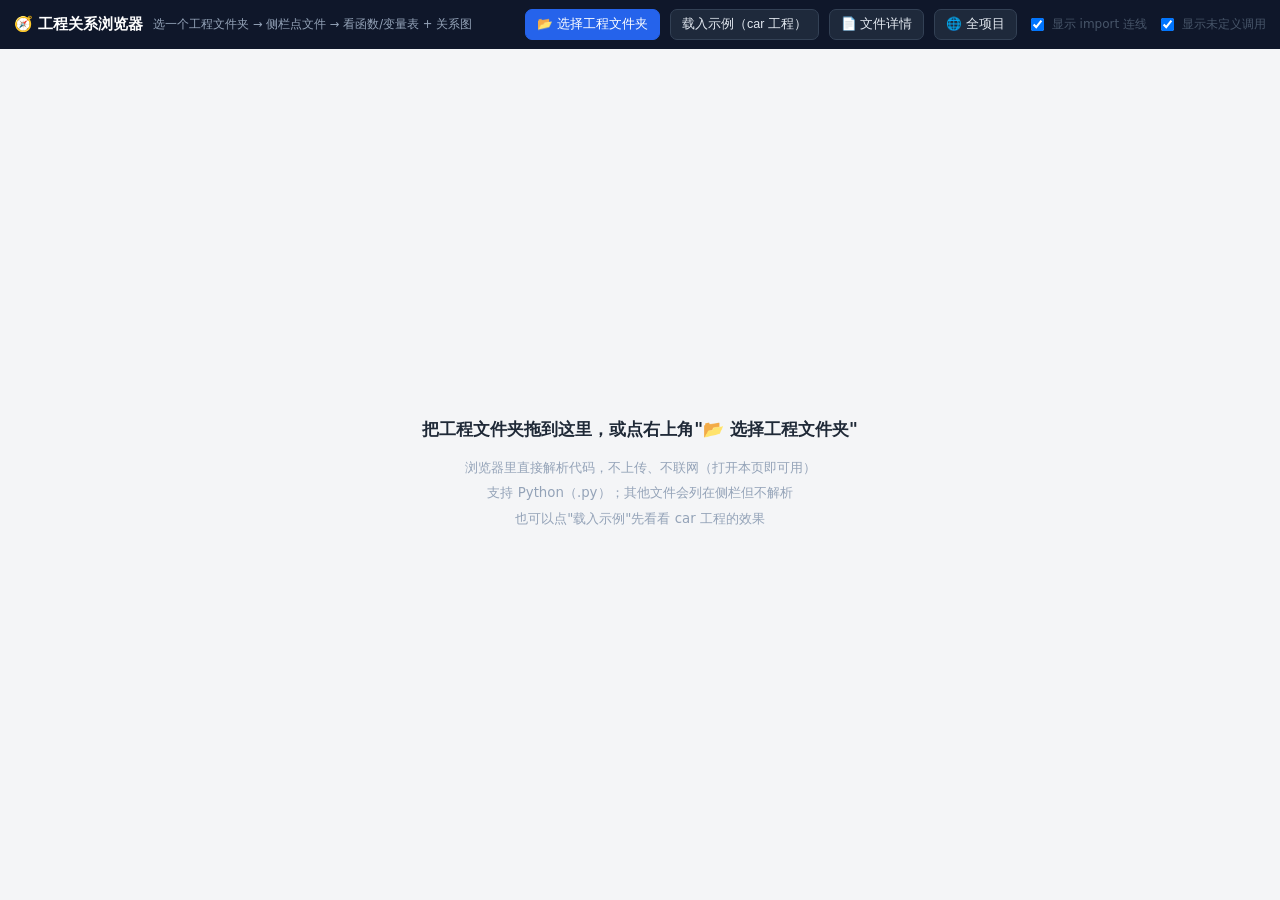
==== commit b7b759d2: "code-map v3: 折叠文件夹树 + 分层文件容器关系图 + 悬停提示" ====
--- a/code-map/index.html
+++ b/code-map/index.html
@@ -62,6 +62,19 @@
   code{background:#f1f5f9;padding:1px 4px;border-radius:4px;font-size:11.5px}
   .dim{color:#94a3b8}
   .stats{display:flex;gap:14px;flex-wrap:wrap;padding:7px 12px;background:#fff;border-bottom:1px solid #e5e7eb;font-size:11.5px;color:#475569;flex:none}
+
+  /* 文件夹树 */
+  .frow{display:flex;align-items:center;gap:5px;padding:4px 6px;border-radius:6px;font-size:12.5px;cursor:pointer;user-select:none}
+  .frow:hover{background:#f1f5f9}
+  .frow.sel{background:#dbeafe;color:#1e3a8a;font-weight:600}
+  .twist{width:14px;flex:none;text-align:center;color:#64748b;font-size:10px}
+  .fname{overflow:hidden;text-overflow:ellipsis;white-space:nowrap}
+  .meta{margin-left:auto;color:#94a3b8;font-size:11px;flex:none}
+  .childbox{margin-left:12px;border-left:1px dashed #e2e8f0;padding-left:4px}
+  /* 图上的悬停提示 */
+  #tip{position:absolute;pointer-events:none;background:rgba(15,23,42,.94);color:#f8fafc;font-size:11.5px;
+       padding:6px 9px;border-radius:7px;max-width:320px;line-height:1.6;display:none;z-index:9}
+  .opt{font-size:12px;color:#475569;display:inline-flex;gap:5px;align-items:center;cursor:pointer;user-select:none}
 </style>
 </head>
 <body>
@@ -74,6 +87,8 @@
   <button class="btn" id="sample">载入示例（car 工程）</button>
   <button class="btn" id="mode-file">📄 文件详情</button>
   <button class="btn" id="mode-all">🌐 全项目</button>
+  <label class="opt"><input type="checkbox" id="opt-imp" checked /> 显示 import 连线</label>
+  <label class="opt"><input type="checkbox" id="opt-miss" checked /> 显示未定义调用</label>
 </header>
 
 <div class="stats" id="stats" style="display:none"></div>
@@ -99,6 +114,7 @@
       <div class="legend" id="legend"></div>
       <div class="hint">滚轮缩放 · 拖空白平移 · 拖节点微调 · 点节点看详情 · 双击居中</div>
       <div id="panel" style="display:none"></div>
+      <div id="tip"></div>
     </div>
   </div>
 </main>
@@ -474,29 +490,65 @@
     (PROJ.errors.length ? '<span class="tag warn">解析失败 ' + PROJ.errors.length + '</span>' : '');
 }
 
+var TREE_OPEN = {};          // 目录展开状态
+
 function renderTree(){
   var el = $('tree'); el.innerHTML = '';
   var q = UI.q.toLowerCase();
-  var groups = {};
-  PROJ.files.forEach(function(f){
-    if (q && f.path.toLowerCase().indexOf(q) < 0) return;
-    var d = dirOf(f.path) || '.';
-    (groups[d] = groups[d] || []).push(f);
-  });
-  Object.keys(groups).sort().forEach(function(d){
-    var h = document.createElement('div'); h.className='dir'; h.textContent = '📂 ' + d; el.appendChild(h);
-    groups[d].sort(function(a,b){return a.path.localeCompare(b.path);}).forEach(function(f){
+  var files = PROJ.files.slice();
+  if (q) files = files.filter(function(f){ return f.path.toLowerCase().indexOf(q) >= 0; });
+
+  // 构建目录树
+  var root = { dirs:{}, files:[] };
+  files.forEach(function(f){
+    var parts = f.path.split('/'); var node = root;
+    for (var i=0;i<parts.length-1;i++){
+      var d = parts[i];
+      node.dirs[d] = node.dirs[d] || { dirs:{}, files:[], name:d };
+      node = node.dirs[d];
+    }
+    node.files.push(f);
+  });
+  function countAll(node){
+    var n = node.files.length;
+    Object.keys(node.dirs).forEach(function(k){ n += countAll(node.dirs[k]); });
+    return n;
+  }
+  function drawDir(node, path, box){
+    Object.keys(node.dirs).sort().forEach(function(name){
+      var sub = node.dirs[name];
+      var full = path ? path + '/' + name : name;
+      var open = q ? true : (TREE_OPEN[full] !== false);   // 默认展开，搜索时全展开
+      var row = document.createElement('div'); row.className = 'frow';
+      row.innerHTML = '<span class="twist">' + (open ? '▾' : '▸') + '</span><span>📂</span>' +
+                      '<span class="fname" title="'+esc(full)+'">'+esc(name)+'</span><span class="meta">'+countAll(sub)+'</span>';
+      row.addEventListener('click', function(e){
+        e.stopPropagation();
+        TREE_OPEN[full] = !open; renderTree();
+      });
+      box.appendChild(row);
+      if (open){
+        var cb = document.createElement('div'); cb.className = 'childbox';
+        drawDir(sub, full, cb); drawFiles(sub.files, cb); box.appendChild(cb);
+      }
+    });
+  }
+  function drawFiles(list, box){
+    list.sort(function(a,b){ return a.path.localeCompare(b.path); }).forEach(function(f){
       var py = /\.py$/i.test(f.path);
-      var it = document.createElement('div');
-      it.className = 'fitem' + (UI.sel===f.path ? ' sel' : '');
-      it.innerHTML = '<span>' + (py?'🐍':'📄') + '</span><span class="nm" title="'+esc(f.path)+'">'+esc(baseName(f.path))+'</span>' +
-                     '<span class="ln">' + (f.lines||0) + '行</span>';
-      it.addEventListener('click', function(){ selectFile(f.path); });
-      el.appendChild(it);
-    });
-  });
+      var row = document.createElement('div');
+      row.className = 'frow' + (UI.sel === f.path ? ' sel' : '');
+      row.innerHTML = '<span class="twist"></span><span>' + (py?'🐍':'📄') + '</span>' +
+                      '<span class="fname" title="'+esc(f.path)+'">'+esc(baseName(f.path))+'</span>' +
+                      '<span class="meta">'+(f.lines||0)+'行</span>';
+      row.addEventListener('click', function(){ selectFile(f.path); });
+      box.appendChild(row);
+    });
+  }
+  drawDir(root, '', el); drawFiles(root.files, el);
+  if (!files.length){ el.innerHTML = '<div class="stat" style="padding:8px">没有匹配的文件</div>'; }
   var pyN = PROJ.files.filter(function(f){return /\.py$/i.test(f.path);}).length;
-  $('filestat').textContent = PROJ.files.length + ' 个文件（' + pyN + ' 个 Python）';
+  $('filestat').textContent = PROJ.files.length + ' 个文件（Python ' + pyN + '）· 点文件夹名可折叠';
 }
 
 function selectFile(path){
@@ -546,95 +598,161 @@
 }
 
 function buildGraph(){
-  var nodes = [], edges = [], idx = {};
-  function add(id, label, sub, kind, extra){
-    if (idx[id]) return idx[id];
-    var n = Object.assign({ id:id, label:label, sub:sub, kind:kind, deg:0, type:extra&&extra.type || 'file' }, extra||{});
-    idx[id]=n; nodes.push(n); return n;
-  }
+  var nodes = [], edges = [], seen = {};
+  function add(n){
+    if (seen[n.id]) return seen[n.id];
+    seen[n.id] = n; nodes.push(n); return n;
+  }
+  function fileKind(f){ return /^models\//.test(f) ? 'models' : (/^tests\//.test(f) ? 'tests' : 'root'); }
+
   if (UI.mode === 'all'){
-    PROJ.files.forEach(function(f){ add(f.path, baseName(f.path), f.path, /^models\//.test(f.path)?'models':(/^tests\//.test(f.path)?'tests':'root'), {type:'file', lines:f.lines}); });
-    PROJ.importEdges.forEach(function(e){ if (e.dst && idx[e.src] && idx[e.dst]) edges.push({ s:e.src, t:e.dst, line:e.line, cross:true, label:(e.symbols||[]).slice(0,2).join(',') }); });
+    PROJ.files.forEach(function(f){
+      if (!/\.py$/i.test(f.path)) return;
+      var ast = PROJ.py[f.path] || { functions:[], methods:[], vars:[], classes:[], lines:0 };
+      add({ id:f.path, type:'file', file:f.path, label:baseName(f.path), kind:fileKind(f.path),
+            lines:f.lines, count:(ast.functions.length + ast.methods.length), varCount:(ast.vars||[]).length });
+    });
+    PROJ.importEdges.forEach(function(e){
+      if (e.dst && seen[e.src] && seen[e.dst])
+        edges.push({ s:e.src, t:e.dst, line:e.line, imp:true, cross:true,
+                     label:(e.symbols||[]).slice(0,2).join(',') + ((e.symbols||[]).length>2?'…':'') });
+    });
   } else {
-    var p = normPath(UI.sel), ast = PROJ.py[p], rel = p ? fileRelations(p) : {imports:[],importedBy:[],callsIn:[],callsOut:[],undefined:[]};
-    if (!p) return {nodes:[],edges:[]};
-    add(p, baseName(p), p, 'file', { type:'file', main:true, lines: PROJ.byPath[p] ? PROJ.byPath[p].lines : 0 });
-    rel.imports.forEach(function(e){ if (e.dst) add(e.dst, baseName(e.dst), e.dst, /^models\//.test(e.dst)?'models':(/^tests\//.test(e.dst)?'tests':'root'), {type:'file'}); });
-    rel.importedBy.forEach(function(e){ add(e.src, baseName(e.src), e.src, /^models\//.test(e.src)?'models':(/^tests\//.test(e.src)?'tests':'root'), {type:'file'}); });
-    if (ast){
-      // 交叉调用涉及的文件
-      rel.callsOut.forEach(function(c){ add(c.file, baseName(c.file), c.file, /^models\//.test(c.file)?'models':(/^tests\//.test(c.file)?'tests':'root'), {type:'file'}); });
-      rel.callsIn.forEach(function(c){ add(c.file, baseName(c.file), c.file, /^models\//.test(c.file)?'models':(/^tests\//.test(c.file)?'tests':'root'), {type:'file'}); });
-    }
-    // 函数节点（本文件的）
-    if (ast){
-      ast.classes.forEach(function(c){ add(p+'::'+c.name, c.name, 'class · L'+c.line, 'models', {type:'func', cls:c.name, line:c.line, file:p}); });
-      ast.functions.forEach(function(f){ add(p+'::'+f.name, f.name+'()', 'def · L'+f.line, 'root', {type:'func', line:f.line, file:p, isMain: !!ast.hasMain}); });
-      ast.methods.forEach(function(m){ add(p+'::'+(m.cls||'')+'.'+m.name, (m.cls?m.cls+'.':'')+m.name+'()', 'def · L'+m.line, 'models', {type:'func', cls:m.cls, line:m.line, file:p}); });
-      // 调用边（本文件内 + 跨文件）
-      ast.calls.forEach(function(c){
-        var chain = c.chain.split('.');
-        var fromId = null;
-        if (c.inFunc){
-          ast.functions.forEach(function(f){ if (f.name===c.inFunc) fromId = p+'::'+f.name; });
-          ast.methods.forEach(function(m){ if (m.name===c.inFunc) fromId = p+'::'+(m.cls||'')+'.'+m.name; });
-        }
-        if (!fromId) return;
-        var toId = null;
-        ast.functions.forEach(function(f){ if (f.name===c.name) toId = p+'::'+f.name; });
-        ast.methods.forEach(function(m){ if (m.name===c.name) toId = p+'::'+(m.cls||'')+'.'+m.name; });
-        if (!toId){
-          rel.callsOut.forEach(function(o){ if (o.expr===c.chain && o.line===c.line){ toId = o.file+'::'+(o.cls?o.cls+'.':'')+o.name; } });
-        }
-        if (toId && idx[toId]) edges.push({ s:fromId, t:toId, line:c.line, cross: idx[toId].file !== p, label:'' });
+    var p = normPath(UI.sel);
+    if (!p || !PROJ.py[p]) return { nodes:[], edges:[] };
+    var ast = PROJ.py[p], rel = fileRelations(p);
+
+    // 本文件节点
+    add({ id:p, type:'file', file:p, label:baseName(p), kind:'root', main:true,
+          lines:(PROJ.byPath[p]||{}).lines || ast.lines, count:ast.functions.length + ast.methods.length });
+    (ast.classes||[]).forEach(function(c){ add({ id:p+'::'+c.name, type:'cls', file:p, label:c.name,
+          cls:c.name, line:c.line, kind:'models', sub:'class' }); });
+    (ast.functions||[]).forEach(function(f){ add({ id:p+'::'+f.name, type:'def', file:p, label:f.name+'()',
+          line:f.line, kind:'root', entry:!!ast.hasMain, sub:'def' }); });
+    (ast.methods||[]).forEach(function(m){ add({ id:p+'::'+(m.cls||'')+'.'+m.name, type:'def', file:p,
+          cls:m.cls, label:(m.cls?m.cls+'.':'')+m.name+'()', line:m.line, kind:'models', sub:'def' }); });
+
+    // 同文件内的调用
+    (ast._resolvedCalls||[]).forEach(function(rc){
+      if (rc.from.file !== p || !rc.to || rc.to.file !== p) return;
+      var fromId = p+'::' + funcId(ast, rc.from.inFunc);
+      var toId = p+'::' + funcId(ast, rc.to.name, rc.to.cls);
+      if (seen[fromId] && seen[toId] && fromId !== toId)
+        edges.push({ s:fromId, t:toId, line:rc.from.line, cross:false, call:true });
+    });
+    // 跨文件调用：目标文件里建"调用目标"stub 节点
+    rel.callsOut.forEach(function(c){
+      var tfile = c.file;
+      var tid = tfile + '::@' + (c.cls ? c.cls+'.' : '') + c.name;
+      add({ id:tid, type:'def', file:tfile, label:(c.cls?c.cls+'.':'')+c.name+'()', line:c.targetLine,
+            kind:fileKind(tfile), sub:'被调用', stub:true });
+      var ast2 = PROJ.py[p];
+      var fromId = p+'::' + funcId(ast2, whichCaller(ast2, c.line));
+      if (seen[fromId] && seen[tid]) edges.push({ s:fromId, t:tid, line:c.line, cross:true, call:true });
+    });
+    // 未定义调用
+    if ($('opt-miss') === null || $('opt-miss').checked){
+      rel.undefined.forEach(function(u){
+        var mid = p + '::!!' + u.expr;
+        add({ id:mid, type:'missing', file:p, label:'⚠ ' + u.expr, line:u.line, kind:'missing', sub:'未定义' });
+        var ast3 = PROJ.py[p];
+        var fromId = p+'::' + funcId(ast3, u.inFunc);
+        if (seen[fromId] && seen[mid]) edges.push({ s:fromId, t:mid, line:u.line, cross:false, call:true, miss:true });
       });
-      // 文件级 import 也画
-      rel.imports.forEach(function(e){ if (e.dst && idx[e.dst]) edges.push({ s:p, t:e.dst, line:e.line, cross:true, label:(e.symbols||[]).slice(0,2).join(','), imp:true }); });
-    }
-  }
-  edges.forEach(function(e){ idx[e.s] && idx[e.s].deg++; idx[e.t] && idx[e.t].deg++; });
+    }
+    // 文件级 import 连线
+    if ($('opt-imp') === null || $('opt-imp').checked){
+      rel.imports.forEach(function(e){ if (e.dst) add({ id:e.dst, type:'file', file:e.dst, label:baseName(e.dst),
+          kind:fileKind(e.dst), lines:(PROJ.byPath[e.dst]||{}).lines||0, count:0 }); });
+      rel.importedBy.forEach(function(e){ add({ id:e.src, type:'file', file:e.src, label:baseName(e.src),
+          kind:fileKind(e.src), lines:(PROJ.byPath[e.src]||{}).lines||0, count:0 }); });
+      rel.imports.forEach(function(e){ if (e.dst && seen[e.dst]) edges.push({ s:p, t:e.dst, line:e.line, imp:true, cross:true,
+          label:(e.symbols||[]).slice(0,2).join(',') }); });
+      rel.importedBy.forEach(function(e){ if (seen[e.src]) edges.push({ s:e.src, t:p, line:e.line, imp:true, cross:true, label:'' }); });
+    }
+  }
   return { nodes:nodes, edges:edges };
 }
-
-function calcLayout(nodes, edges){
-  var W = $('stage').clientWidth, H = $('stage').clientHeight, idx = {};
-  nodes.forEach(function(n){ idx[n.id]=n; });
-  nodes.forEach(function(n,i){
-    var a = i/Math.max(1,nodes.length)*Math.PI*2;
-    n.x = W/2 + Math.cos(a)*Math.min(W,H)*0.3 + (Math.random()-0.5)*40;
-    n.y = H/2 + Math.sin(a)*Math.min(W,H)*0.3 + (Math.random()-0.5)*40;
-  });
-  for (var it=0; it<380; it++){
-    var k = 1 - it/380;
-    for (var i=0;i<nodes.length;i++){
-      var a = nodes[i];
-      for (var j=i+1;j<nodes.length;j++){
-        var b = nodes[j], dx=b.x-a.x, dy=b.y-a.y, d2=dx*dx+dy*dy||0.01, d=Math.sqrt(d2);
-        if (d>240) continue;
-        var f = 4200/d2, ux=dx/d, uy=dy/d;
-        a.x -= ux*f*k; a.y -= uy*f*k; b.x += ux*f*k; b.y += uy*f*k;
-      }
-    }
-    edges.forEach(function(e){
-      var a = idx[e.s], b = idx[e.t]; if(!a||!b) return;
-      var dx=b.x-a.x, dy=b.y-a.y, d=Math.sqrt(dx*dx+dy*dy)||0.01;
-      var target = e.cross ? 170 : 110, f=(d-target)*0.012*k, ux=dx/d, uy=dy/d;
-      a.x+=ux*f; a.y+=uy*f; b.x-=ux*f; b.y-=uy*f;
-    });
-    nodes.forEach(function(n){ n.x += (W/2-n.x)*0.0016; n.y += (H/2-n.y)*0.0016; });
-  }
+function funcId(ast, name, cls){
+  if (!name) return null;
+  for (var i=0;i<(ast.methods||[]).length;i++){
+    var m = ast.methods[i];
+    if (m.name === name && (!cls || m.cls === cls)) return (m.cls||'') + '.' + m.name;
+  }
+  for (var j=0;j<(ast.functions||[]).length;j++) if (ast.functions[j].name === name) return name;
+  return name;
+}
+function whichCaller(ast, line){
+  var best = null;
+  (ast.methods||[]).forEach(function(m){ if (m.line <= line && (!best || m.line > best.line)) best = m; });
+  (ast.functions||[]).forEach(function(f){ if (f.line <= line && (!best || f.line > best.line)) best = f; });
+  return best ? best.name : null;
+}
+
+/* ---------- 分层布局：文件容器 + 内部按行号排列 ---------- */
+function layeredLayout(nodes, edges){
+  var byFile = {};
+  nodes.forEach(function(n){ (byFile[n.file] = byFile[n.file] || []).push(n); });
+
+  // 文件层级：以当前文件为 0，被调用/被导入 → 左(-1)，调用/导入出去 → 右(+1)
+  var depth = {}, files = Object.keys(byFile);
+  if (UI.mode === 'all'){
+    var def = {}, used = {};
+    edges.forEach(function(e){ if (e.imp){ used[e.t] = 1; if (def[e.s] === undefined) def[e.s] = 0; def[e.t] = (def[e.s]||0) + 1; } });
+    files.forEach(function(f){ depth[f] = def[f] !== undefined ? def[f] : 0; });
+    var min = Math.min.apply(null, files.map(function(f){ return depth[f]; }));
+    files.forEach(function(f){ depth[f] -= min; });
+  } else {
+    var p = normPath(UI.sel);
+    depth[p] = 0;
+    files.forEach(function(f){ if (f !== p) depth[f] = 1; });
+    PROJ.importEdges.forEach(function(e){
+      if (e.dst === p) depth[e.src] = -1;
+      if (e.src === p && e.dst) depth[e.dst] = 1;
+    });
+    nodes.forEach(function(n){
+      if (n.file !== p && n.type !== 'file') depth[n.file] = 1;
+    });
+  }
+  var cols = {};
+  files.forEach(function(f){ var d = depth[f] || 0; (cols[d] = cols[d] || []).push(f); });
+
+  var COL_GAP = 90, PAD_X = 70, PAD_Y = 60, BOX_W = 250, ROW_H = 26, HEAD_H = 40;
+  var colKeys = Object.keys(cols).map(Number).sort(function(a,b){ return a-b; });
+  var x = PAD_X;
+  var boxes = [];
+  colKeys.forEach(function(d){
+    var y = PAD_Y, maxW = BOX_W;
+    cols[d].sort().forEach(function(f){
+      var items = byFile[f].filter(function(n){ return n.type !== 'file'; });
+      items.sort(function(a,b){ return (a.line||0) - (b.line||0); });
+      var box = { file:f, name:baseName(f), depth:d, x:x, y:y, w:BOX_W, h:HEAD_H + items.length*ROW_H + 14, items:items };
+      items.forEach(function(n, i){ n.x = box.x + 14; n.y = box.y + HEAD_H + i*ROW_H + 10; n.w = box.w - 28; n.h = ROW_H - 6; });
+      var head = byFile[f].filter(function(n){ return n.type === 'file'; })[0];
+      if (head){ head.x = box.x + box.w/2; head.y = box.y + 18; }
+      y += box.h + 26;
+      boxes.push(box);
+    });
+    x += maxW + COL_GAP;
+  });
+  return boxes;
 }
 
 function renderGraph(){
   var g = buildGraph();
   UI.nodes = g.nodes; UI.edges = g.edges; UI.index = {};
-  g.nodes.forEach(function(n){ UI.index[n.id]=n; });
-  calcLayout(g.nodes, g.edges);
+  g.nodes.forEach(function(n){ UI.index[n.id] = n; });
+  UI.boxes = layeredLayout(g.nodes, g.edges);
   var legend = $('legend');
   if (UI.mode === 'all'){
-    legend.innerHTML = '<div><i style="background:#2563eb"></i>根目录</div><div><i style="background:#059669"></i>models 包</div><div><i style="background:#d97706"></i>tests 包</div><div>箭头 = import 方向</div>';
+    legend.innerHTML = '<div><b>每列 = 依赖层级</b>（左边的文件被右边的 import）</div>' +
+      '<div><span style="color:#3b82f6">━▶</span> import 关系（线上文字=导入的符号）</div>' +
+      '<div>方块 = 文件；点它可跳到该文件详情</div>';
   } else {
-    legend.innerHTML = '<div><i style="background:#2563eb"></i>本文件/根目录</div><div><i style="background:#059669"></i>类 / 其他包</div><div>蓝线=跨文件 · 灰线=同文件</div><div>圆点=函数/类，方块居中=当前文件</div>';
+    legend.innerHTML = '<div><b>左列</b> = 调用/导入本文件的文件 · <b>右列</b> = 本文件调用/导入的文件</div>' +
+      '<div>中间大框 = 当前文件，框内按<b>行号顺序</b>列出函数/方法</div>' +
+      '<div><span style="color:#3b82f6">━▶</span> 调用 · <span style="color:#3b82f6">┈▶</span> import · <span style="color:#dc2626">┈▶</span> 未定义调用</div>' +
+      '<div>🟢 绿边 = 入口函数 · 点框内条目看它的调用方/被调用方</div>';
   }
   fit();
 }
@@ -645,59 +763,130 @@
   if (cv.width !== W*dpr || cv.height !== H*dpr){ cv.width = W*dpr; cv.height = H*dpr; }
   ctx.setTransform(dpr,0,0,dpr,0,0); ctx.clearRect(0,0,W,H);
   ctx.save(); ctx.translate(UI.ox, UI.oy); ctx.scale(UI.scale, UI.scale);
+
   var hi = {};
-  if (UI.selNode){ hi[UI.selNode]=1; UI.edges.forEach(function(e){ if(e.s===UI.selNode) hi[e.t]=1; if(e.t===UI.selNode) hi[e.s]=1; }); }
+  if (UI.selNode){ hi[UI.selNode] = 1; UI.edges.forEach(function(e){ if (e.s===UI.selNode) hi[e.t]=1; if (e.t===UI.selNode) hi[e.s]=1; }); }
+
+  // 连线
   UI.edges.forEach(function(e){
-    var a = UI.index[e.s], b = UI.index[e.t]; if(!a||!b) return;
-    var dim = UI.selNode && !(e.s===UI.selNode||e.t===UI.selNode);
-    ctx.globalAlpha = dim?0.12:0.9;
-    ctx.strokeStyle = e.imp ? '#3b82f6' : (e.cross ? '#3b82f6' : '#94a3b8');
-    ctx.lineWidth = (UI.selNode && (e.s===UI.selNode||e.t===UI.selNode)) ? 2.2 : 1;
-    if (e.imp) ctx.setLineDash([5,4]);
-    ctx.beginPath(); ctx.moveTo(a.x,a.y); ctx.lineTo(b.x,b.y); ctx.stroke(); ctx.setLineDash([]);
-    var ang = Math.atan2(b.y-a.y, b.x-a.x), rr = (b.r||12)+4;
-    var tx = b.x-Math.cos(ang)*rr, ty = b.y-Math.sin(ang)*rr;
-    ctx.beginPath(); ctx.moveTo(tx,ty);
-    ctx.lineTo(tx-Math.cos(ang-0.4)*8, ty-Math.sin(ang-0.4)*8);
-    ctx.lineTo(tx-Math.cos(ang+0.4)*8, ty-Math.sin(ang+0.4)*8);
-    ctx.closePath(); ctx.fillStyle = e.imp ? '#3b82f6' : (e.cross?'#3b82f6':'#94a3b8'); ctx.fill();
-    if (e.label && !dim && UI.scale>0.62){
-      ctx.globalAlpha=.95; ctx.fillStyle='#64748b'; ctx.font='10px sans-serif';
-      ctx.fillText(e.label, (a.x+b.x)/2+4, (a.y+b.y)/2-3);
-    }
-  });
+    var a = UI.index[e.s], b = UI.index[e.t]; if (!a || !b) return;
+    var dim = UI.selNode && !(e.s===UI.selNode || e.t===UI.selNode);
+    ctx.globalAlpha = dim ? 0.10 : 0.85;
+    ctx.strokeStyle = e.miss ? '#dc2626' : (e.imp ? '#2563eb' : (e.cross ? '#2563eb' : '#94a3b8'));
+    ctx.lineWidth = (UI.selNode && (e.s===UI.selNode||e.t===UI.selNode)) ? 2 : 1.1;
+    if (e.imp) ctx.setLineDash([6,4]);
+    var ax = a.x + (a.w||0)/2, ay = a.y + (a.h||0)/2;
+    var bx = b.x + (b.w||0)/2, by = b.y + (b.h||0)/2;
+    var mx = (ax+bx)/2;
+    ctx.beginPath();
+    if (e.imp && a.type==='file' && b.type==='file'){
+      ctx.moveTo(ax, ay); ctx.bezierCurveTo(mx, ay, mx, by, bx, by);
+    } else {
+      ctx.moveTo(ax, ay); ctx.bezierCurveTo(mx, ay, mx, by, bx, by);
+    }
+    ctx.stroke(); ctx.setLineDash([]);
+    var ang = Math.atan2(by-ay, bx-ax), r = 3;
+    var tx = bx - Math.cos(ang)*(r+6), ty = by - Math.sin(ang)*(r+6);
+    ctx.beginPath(); ctx.moveTo(tx, ty);
+    ctx.lineTo(tx - Math.cos(ang-0.5)*9, ty - Math.sin(ang-0.5)*9);
+    ctx.lineTo(tx - Math.cos(ang+0.5)*9, ty - Math.sin(ang+0.5)*9);
+    ctx.closePath();
+    ctx.fillStyle = ctx.strokeStyle; ctx.fill();
+    if (e.label && !dim && UI.scale > 0.5){
+      ctx.globalAlpha = 0.95; ctx.fillStyle = '#64748b'; ctx.font = '10px sans-serif'; ctx.textAlign = 'left';
+      ctx.fillText(e.label, mx-12, (ay+by)/2 - 4);
+    }
+  });
+
+  // 文件容器
+  (UI.boxes||[]).forEach(function(box){
+    var isCur = (UI.mode !== 'all' && box.file === normPath(UI.sel));
+    ctx.globalAlpha = 1;
+    var rr = 10;
+    ctx.beginPath();
+    ctx.moveTo(box.x+rr, box.y); ctx.lineTo(box.x+box.w-rr, box.y);
+    ctx.quadraticCurveTo(box.x+box.w, box.y, box.x+box.w, box.y+rr);
+    ctx.lineTo(box.x+box.w, box.y+box.h-rr);
+    ctx.quadraticCurveTo(box.x+box.w, box.y+box.h, box.x+box.w-rr, box.y+box.h);
+    ctx.lineTo(box.x+rr, box.y+box.h);
+    ctx.quadraticCurveTo(box.x, box.y+box.h, box.x, box.y+box.h-rr);
+    ctx.lineTo(box.x, box.y+rr);
+    ctx.quadraticCurveTo(box.x, box.y, box.x+rr, box.y);
+    ctx.closePath();
+    ctx.fillStyle = isCur ? '#eff6ff' : '#ffffff'; ctx.fill();
+    ctx.lineWidth = isCur ? 2 : 1; ctx.strokeStyle = isCur ? '#2563eb' : '#dbe3ec'; ctx.stroke();
+    // 头部
+    ctx.fillStyle = isCur ? '#2563eb' : '#64748b';
+    ctx.beginPath();
+    ctx.moveTo(box.x+rr, box.y); ctx.lineTo(box.x+box.w-rr, box.y);
+    ctx.quadraticCurveTo(box.x+box.w, box.y, box.x+box.w, box.y+rr);
+    ctx.lineTo(box.x+box.w, box.y+HEADH); ctx.lineTo(box.x, box.y+HEADH); ctx.lineTo(box.x, box.y+rr);
+    ctx.quadraticCurveTo(box.x, box.y, box.x+rr, box.y);
+    ctx.closePath(); ctx.fill();
+    ctx.fillStyle = '#fff'; ctx.font = 'bold 12.5px "Microsoft YaHei",sans-serif'; ctx.textAlign = 'left';
+    ctx.fillText((isCur?'▶ ':'') + box.name, box.x + 10, box.y + 18);
+    ctx.font = '10.5px "Microsoft YaHei",sans-serif'; ctx.fillStyle = 'rgba(255,255,255,.85)';
+    var head = UI.index[box.file];
+    ctx.fillText(box.depth === 0 ? '当前文件' : (box.depth < 0 ? '← 调用/导入本文件' : '本文件调用/导入 →'), box.x + 10, box.y + 32);
+  });
+
+  // 容器内条目
   UI.nodes.forEach(function(n){
+    if (n.type === 'file') return;
     var dim = UI.selNode && !hi[n.id];
-    ctx.globalAlpha = dim?0.25:1;
-    var r = n.type==='file' ? (n.main?17:13) : (8 + Math.min(6, n.deg*0.35));
-    n.r = r;
-    if (n.type === 'file'){
-      ctx.beginPath();
-      ctx.rect(n.x-r, n.y-r*0.72, r*2, r*1.44);
-      ctx.fillStyle = kindColor(n.kind); ctx.fill();
-      if (n.main){ ctx.lineWidth=2.5; ctx.strokeStyle='#111827'; ctx.stroke(); }
-    } else {
-      ctx.beginPath(); ctx.arc(n.x,n.y,r,0,Math.PI*2);
-      ctx.fillStyle = kindColor(n.kind==='root'?'root':n.kind); ctx.fill();
-      if (n.id === UI.selNode){ ctx.lineWidth=3; ctx.strokeStyle='#111827'; ctx.stroke(); }
-    }
-    if (!dim && (UI.scale>0.5 || n.type==='file')){
-      ctx.fillStyle='#111827'; ctx.textAlign='center';
-      ctx.font = (n.type==='file'?'bold ':'') + (11.5/Math.max(0.7,UI.scale)) + 'px "Microsoft YaHei",sans-serif';
-      ctx.fillText(n.label, n.x, n.y - r - 5);
-    }
-  });
-  ctx.globalAlpha=1; ctx.restore();
-}
+    ctx.globalAlpha = dim ? 0.28 : 1;
+    var x = n.x, y = n.y - 9, w = n.w, h = 22;
+    ctx.beginPath();
+    var rr = 6;
+    ctx.moveTo(x+rr, y); ctx.lineTo(x+w-rr, y); ctx.quadraticCurveTo(x+w, y, x+w, y+rr);
+    ctx.lineTo(x+w, y+h-rr); ctx.quadraticCurveTo(x+w, y+h, x+w-rr, y+h);
+    ctx.lineTo(x+rr, y+h); ctx.quadraticCurveTo(x, y+h, x, y+h-rr);
+    ctx.lineTo(x, y+rr); ctx.quadraticCurveTo(x, y, x+rr, y);
+    ctx.closePath();
+    var bg = n.kind === 'missing' ? '#fee2e2' : (n.stub ? '#f1f5f9' : (n.type === 'cls' ? '#f5f3ff' : '#f8fafc'));
+    ctx.fillStyle = bg; ctx.fill();
+    ctx.strokeStyle = n.kind === 'missing' ? '#fca5a5' : '#e5e7eb'; ctx.lineWidth = 1; ctx.stroke();
+    if (n.entry){ ctx.strokeStyle = '#16a34a'; ctx.lineWidth = 1.6; ctx.stroke(); }
+    if (n.id === UI.selNode){ ctx.strokeStyle = '#111827'; ctx.lineWidth = 2; ctx.stroke(); }
+    ctx.fillStyle = n.kind === 'missing' ? '#991b1b' : '#1f2937';
+    ctx.font = (n.type === 'cls' ? 'bold ' : '') + '11.5px "Consolas","Microsoft YaHei",monospace';
+    ctx.textAlign = 'left';
+    var label = n.label + (n.line ? '  ' : '');
+    ctx.fillText(label, x + 8, y + 15);
+    ctx.fillStyle = '#94a3b8'; ctx.font = '10px monospace'; ctx.textAlign = 'right';
+    if (n.line) ctx.fillText('L' + n.line, x + w - 8, y + 15);
+  });
+  ctx.globalAlpha = 1; ctx.restore();
+}
+var HEADH = 40;
 function fit(){
   var stage = $('stage');
-  if (!UI.nodes.length) return draw();
-  var xs = UI.nodes.map(function(n){return n.x;}), ys = UI.nodes.map(function(n){return n.y;});
-  var minx=Math.min.apply(null,xs), maxx=Math.max.apply(null,xs), miny=Math.min.apply(null,ys), maxy=Math.max.apply(null,ys);
-  var W = stage.clientWidth, H = stage.clientHeight, pad=80;
-  var sx=(W-pad*2)/Math.max(1,maxx-minx), sy=(H-pad*2)/Math.max(1,maxy-miny);
-  UI.scale = Math.max(0.15, Math.min(1.5, Math.min(sx,sy)));
-  UI.ox = (W-(minx+maxx)*UI.scale)/2; UI.oy = (H-(miny+maxy)*UI.scale)/2; draw();
+  if (!UI.boxes || !UI.boxes.length) return draw();
+  var minx = Infinity, maxx = -Infinity, miny = Infinity, maxy = -Infinity;
+  UI.boxes.forEach(function(b){
+    minx = Math.min(minx, b.x); maxx = Math.max(maxx, b.x + b.w);
+    miny = Math.min(miny, b.y); maxy = Math.max(maxy, b.y + b.h);
+  });
+  var W = stage.clientWidth, H = stage.clientHeight, pad = 50;
+  var sx = (W-pad*2)/Math.max(1,maxx-minx), sy = (H-pad*2)/Math.max(1,maxy-miny);
+  UI.scale = Math.max(0.2, Math.min(1.35, Math.min(sx, sy)));
+  UI.ox = (W-(minx+maxx)*UI.scale)/2; UI.oy = (H-(miny+maxy)*UI.scale)/2;
+  draw();
+}
+function pick(p){
+  var hit = null;
+  UI.nodes.forEach(function(n){
+    if (n.type === 'file') return;
+    if (p.x >= n.x && p.x <= n.x + n.w && p.y >= n.y - 9 && p.y <= n.y + 13) hit = n;
+  });
+  if (hit) return hit;
+  (UI.boxes||[]).forEach(function(b){
+    if (p.x >= b.x && p.x <= b.x + b.w && p.y >= b.y && p.y <= b.y + HEADH){
+      var f = UI.index[b.file];
+      if (f) hit = f;
+    }
+  });
+  return hit;
 }
 function toWorld(ev){ var r = $('cv').getBoundingClientRect(); return { x:(ev.clientX-r.left-UI.ox)/UI.scale, y:(ev.clientY-r.top-UI.oy)/UI.scale }; }
 function pick(p){
@@ -829,6 +1018,32 @@
 });
 $('fsearch').addEventListener('input', function(){ UI.q = this.value; renderTree(); });
 $('mode-file').addEventListener('click', function(){ UI.mode='file'; this.classList.add('on'); $('mode-all').classList.remove('on'); renderTable(); renderGraph(); });
+$cv.addEventListener('mousemove', function(e){
+  var tip = $('tip'), n = pick(toWorld(e));
+  if (!n){ tip.style.display = 'none'; return; }
+  var info = '';
+  if (n.type === 'file'){
+    var rel = fileRelations(n.id);
+    info = '<b>' + esc(n.label) + '</b><br>' + n.id +
+      '<br>被 import ' + rel.importedBy.length + ' 次 · import 出 ' + rel.imports.filter(function(x){return x.dst;}).length + ' 个' +
+      '<br>跨文件被调用 ' + rel.callsIn.length + ' 次 · 未定义引用 ' + rel.undefined.length + ' 处' +
+      (UI.mode === 'all' ? '<br><i>点击可打开该文件</i>' : '');
+  } else {
+    info = '<b>' + esc(n.label) + '</b><br>' + esc(n.file) + ' : L' + n.line +
+      (n.cls ? '<br>类 ' + esc(n.cls) : '') + (n.entry ? '<br>入口函数（__main__ 调用）' : '') +
+      (n.kind === 'missing' ? '<br><span style="color:#fca5a5">⚠ 被调用但代码里找不到定义</span>' : '') +
+      (n.stub ? '<br><i>本文件调用的外部方法</i>' : '');
+  }
+  tip.innerHTML = info; tip.style.display = 'block';
+  var st = $('stage').getBoundingClientRect();
+  tip.style.left = Math.min(e.clientX - st.left + 14, st.width - 340) + 'px';
+  tip.style.top = (e.clientY - st.top + 14) + 'px';
+});
+$cv.addEventListener('mouseleave', function(){ $('tip').style.display = 'none'; });
+['opt-imp','opt-miss'].forEach(function(id){
+  var el = $(id);
+  if (el) el.addEventListener('change', function(){ renderGraph(); });
+});
 $('mode-all').addEventListener('click', function(){ UI.mode='all'; this.classList.add('on'); $('mode-file').classList.remove('on'); UI.selNode=null; renderGraph(); });
 
 /* ---------- 示例数据（car 工程，预生成） ---------- */
@@ -855,7 +1070,7 @@
 $('sample').addEventListener('click', loadSample);
 </script>
 <script>
-window.SAMPLE = {"meta":{"root":"D:\\pythonpro\\car","generated":"2026-09-11 12:45"},"files":[{"path":"circle.png","lines":0},{"path":"models/config.py","lines":58},{"path":"models/Detection.py","lines":655},{"path":"models/hsv_selector.py","lines":114},{"path":"models/MoveControl.py","lines":257},{"path":"models/__init__.py","lines":5},{"path":"move_2026.py","lines":355},{"path":"my_move.py","lines":403},{"path":"test.py","lines":88},{"path":"test2.py","lines":350},{"path":"tests/test_circle.py","lines":14},{"path":"tests/test_qr.py","lines":42},{"path":"tests/test_serial.py","lines":15},{"path":"tests/__init__.py","lines":1}],"parsed":[{"path":"models/config.py","parsed":{"path":"models/config.py","lines":58,"hasMain":true,"imports":[{"kind":"from","module":"enum","symbols":["Enum","IntEnum"],"line":1}],"classes":[{"name":"Mode","bases":"Enum","line":5,"indent":0,"methods":[]},{"name":"HeightMode","bases":"Enum","line":21,"indent":0,"methods":[]},{"name":"MixMode","bases":"Enum","line":28,"indent":0,"methods":[]}],"functions":[],"methods":[],"vars":[{"name":"x_distance","value":"1","line":6,"scope":"class","isSelf":false,"cls":null},{"name":"y_distance","value":"2","line":7,"scope":"class","isSelf":false,"cls":null},{"name":"rotate","value":"3","line":8,"scope":"class","isSelf":false,"cls":null},{"name":"qrcode","value":"4","line":9,"scope":"class","isSelf":false,"cls":null},{"name":"x_dis_mm","value":"5","line":10,"scope":"class","isSelf":false,"cls":null},{"name":"y_dim_mm","value":"6","line":11,"scope":"class","isSelf":false,"cls":null},{"name":"grub_1","value":"7","line":12,"scope":"class","isSelf":false,"cls":null},{"name":"grub_2","value":"8","line":13,"scope":"class","isSelf":false,"cls":null},{"name":"down_1","value":"9","line":14,"scope":"class","isSelf":false,"cls":null},{"name":"down_2","value":"10","line":15,"scope":"class","isSelf":false,"cls":null},{"name":"adjust_height","value":"11","line":16,"scope":"class","isSelf":false,"cls":null},{"name":"adjust_height_manual","value":"12","line":17,"scope":"class","isSelf":false,"cls":null},{"name":"mix_mode","value":"13","line":18,"scope":"class","isSelf":false,"cls":null},{"name":"qrPos","value":"1","line":22,"scope":"class","isSelf":false,"cls":null},{"name":"rawArea","value":"2","line":23,"scope":"class","isSelf":false,"cls":null},{"name":"circleArea","value":"3","line":24,"scope":"class","isSelf":false,"cls":null},{"name":"stackArea","value":"4","line":25,"scope":"class","isSelf":false,"cls":null},{"name":"qrPos","value":"HeightMode.qrPos.value","line":29,"scope":"class","isSelf":false,"cls":null},{"name":"rawArea","value":"HeightMode.rawArea.value","line":30,"scope":"class","isSelf":false,"cls":null},{"name":"circleArea","value":"HeightMode.circleArea.value","line":31,"scope":"class","isSelf":false,"cls":null},{"name":"stackArea","value":"HeightMode.stackArea.value","line":32,"scope":"class","isSelf":false,"cls":null},{"name":"rawAreaLeave","value":"5","line":33,"scope":"class","isSelf":false,"cls":null},{"name":"roughAreaLeave","value":"6","line":34,"scope":"class","isSelf":false,"cls":null},{"name":"color_list","value":"[0, \"red\", \"green\", \"blue\", \"light_blue\", \"yellow\", \"black\"]","line":38,"scope":"module","isSelf":false,"cls":null},{"name":"color_list_in_rough_area","value":"['blue', 'green', 'red']","line":41,"scope":"module","isSelf":false,"cls":null},{"name":"color_list_in_restore_area","value":"['blue', 'green', 'red']","line":44,"scope":"module","isSelf":false,"cls":null},{"name":"color_list_in_fine_area","value":"['blue', 'green', 'red']","line":47,"scope":"module","isSelf":false,"cls":null},{"name":"dis_between_every_circle","value":"0.15","line":50,"scope":"module","isSelf":false,"cls":null},{"name":"pi","value":"3.14159","line":52,"scope":"module","isSelf":false,"cls":null},{"name":"a","value":"[i for i in iter(HeightMode)]","line":56,"scope":"module","isSelf":false,"cls":null}],"calls":[{"chain":"iter","name":"iter","line":56,"inFunc":null}],"selfAttrs":[]}},{"path":"models/Detection.py","parsed":{"path":"models/Detection.py","lines":655,"hasMain":true,"imports":[{"kind":"from","module":"typing","symbols":["Tuple","List"],"line":1},{"kind":"import","module":"cv2","alias":"cv","symbols":[],"line":2},{"kind":"import","module":"numpy","alias":"np","symbols":[],"line":3},{"kind":"from","module":"pyzbar.pyzbar","symbols":["decode"],"line":4},{"kind":"from","module":"imutils","symbols":["contours"],"line":5},{"kind":"import","module":"math","alias":"math","symbols":[],"line":6},{"kind":"import","module":"random","alias":"random","symbols":[],"line":7},{"kind":"from","module":"loguru","symbols":["logger"],"line":9},{"kind":"from","module":"config","symbols":["pi","color_list"],"line":11}],"classes":[{"name":"Detection","bases":"object","line":22,"indent":0,"methods":["__init__","set_debug","skip_some","get_colored_circle_center","__del__"]}],"functions":[{"name":"Distance","args":"x1, y1, x2, y2","line":15,"indent":0,"cls":null}],"methods":[{"name":"__init__","args":"self, camera_index","line":52,"indent":4,"cls":"Detection"},{"name":"set_debug","args":"self, whether_debug: bool","line":70,"indent":4,"cls":"Detection"},{"name":"skip_some","args":"self, count=5","line":77,"indent":4,"cls":"Detection"},{"name":"get_colored_circle_center","args":"self, color, min_r=100","line":537,"indent":4,"cls":"Detection"},{"name":"__del__","args":"self","line":623,"indent":4,"cls":"Detection"}],"vars":[{"name":"x","value":"abs(x1 - x2)","line":16,"scope":"local","isSelf":false,"cls":null},{"name":"y","value":"abs(y1 - y2)","line":17,"scope":"local","isSelf":false,"cls":null},{"name":"lower_green","value":"np.array([70,54,0])","line":33,"scope":"class","isSelf":false,"cls":null},{"name":"upper_green","value":"np.array([91,255,186])","line":34,"scope":"class","isSelf":false,"cls":null},{"name":"lower_blue","value":"np.array([111,151,0])","line":36,"scope":"class","isSelf":false,"cls":null},{"name":"upper_blue","value":"np.array([149,255,255])","line":37,"scope":"class","isSelf":false,"cls":null},{"name":"lower_light_blue","value":"np.array([88,62,101])","line":39,"scope":"class","isSelf":false,"cls":null},{"name":"upper_light_blue","value":"np.array([103,220,255])","line":40,"scope":"class","isSelf":false,"cls":null},{"name":"lower_yellow","value":"np.array([20,36,111])","line":42,"scope":"class","isSelf":false,"cls":null},{"name":"upper_yellow","value":"np.array([62,255,255])","line":43,"scope":"class","isSelf":false,"cls":null},{"name":"lower_red","value":"np.array([151,61,85])","line":45,"scope":"class","isSelf":false,"cls":null},{"name":"upper_red","value":"np.array([180,255,255])","line":46,"scope":"class","isSelf":false,"cls":null},{"name":"lower_black","value":"np.array([93,57,0])","line":48,"scope":"class","isSelf":false,"cls":null},{"name":"upper_black","value":"np.array([131,134,95])","line":49,"scope":"class","isSelf":false,"cls":null},{"name":"self.camera_index","value":"camera_index","line":53,"scope":"local","isSelf":true,"cls":"Detection"},{"name":"self.cap","value":"cv.VideoCapture(camera_index)","line":54,"scope":"local","isSelf":true,"cls":"Detection"},{"name":"self.width","value":"frame.shape[1]","line":59,"scope":"local","isSelf":true,"cls":"Detection"},{"name":"self.height","value":"frame.shape[0]","line":60,"scope":"local","isSelf":true,"cls":"Detection"},{"name":"self.debug","value":"False","line":61,"scope":"local","isSelf":true,"cls":"Detection"},{"name":"self.test","value":"False","line":62,"scope":"local","isSelf":true,"cls":"Detection"},{"name":"self.cv_big_version","value":"int(cv.__version__[0])","line":66,"scope":"local","isSelf":true,"cls":"Detection"},{"name":"self.debug","value":"True","line":72,"scope":"local","isSelf":true,"cls":"Detection"},{"name":"self.debug","value":"False","line":74,"scope":"local","isSelf":true,"cls":"Detection"},{"name":"lower_color","value":"self.lower_red","line":544,"scope":"local","isSelf":false,"cls":"Detection"},{"name":"upper_color","value":"self.upper_red","line":545,"scope":"local","isSelf":false,"cls":"Detection"},{"name":"lower_color","value":"self.lower_green","line":547,"scope":"local","isSelf":false,"cls":"Detection"},{"name":"upper_color","value":"self.upper_green","line":548,"scope":"local","isSelf":false,"cls":"Detection"},{"name":"lower_color","value":"self.lower_blue","line":550,"scope":"local","isSelf":false,"cls":"Detection"},{"name":"upper_color","value":"self.upper_blue","line":551,"scope":"local","isSelf":false,"cls":"Detection"},{"name":"lower_color","value":"self.lower_light_blue","line":553,"scope":"local","isSelf":false,"cls":"Detection"},{"name":"upper_color","value":"self.upper_light_blue","line":554,"scope":"local","isSelf":false,"cls":"Detection"},{"name":"lower_color","value":"self.lower_yellow","line":556,"scope":"local","isSelf":false,"cls":"Detection"},{"name":"upper_color","value":"self.upper_yellow","line":557,"scope":"local","isSelf":false,"cls":"Detection"},{"name":"lower_color","value":"self.lower_black","line":559,"scope":"local","isSelf":false,"cls":"Detection"},{"name":"upper_color","value":"self.upper_black","line":560,"scope":"local","isSelf":false,"cls":"Detection"},{"name":"count","value":"count_ori = 2","line":563,"scope":"local","isSelf":false,"cls":"Detection"},{"name":"D_X","value":"[]","line":564,"scope":"local","isSelf":false,"cls":"Detection"},{"name":"D_Y","value":"[]","line":565,"scope":"local","isSelf":false,"cls":"Detection"},{"name":"hsv_frame","value":"cv.cvtColor(ori_img, cv.COLOR_BGR2HSV)","line":569,"scope":"local","isSelf":false,"cls":"Detection"},{"name":"img","value":"cv.inRange(hsv_frame, lower_color, upper_color)","line":571,"scope":"local","isSelf":false,"cls":"Detection"},{"name":"max_index","value":"i","line":579,"scope":"local","isSelf":false,"cls":"Detection"},{"name":"max_area","value":"cv.contourArea(contour)","line":580,"scope":"local","isSelf":false,"cls":"Detection"},{"name":"center","value":"(int(x), int(y))","line":587,"scope":"local","isSelf":false,"cls":"Detection"},{"name":"radius","value":"int(radius)","line":588,"scope":"local","isSelf":false,"cls":"Detection"},{"name":"dx","value":"(x - self.width / 2) / self.width * 2","line":593,"scope":"local","isSelf":false,"cls":"Detection"},{"name":"dy","value":"(y - self.height / 2) / self.height * 2","line":594,"scope":"local","isSelf":false,"cls":"Detection"},{"name":"k","value":"cv.waitKey(1) & 0xFF","line":605,"scope":"local","isSelf":false,"cls":"Detection"},{"name":"DeltaX","value":"0","line":611,"scope":"local","isSelf":false,"cls":"Detection"},{"name":"DeltaY","value":"0","line":612,"scope":"local","isSelf":false,"cls":"Detection"},{"name":"DeltaX","value":"DeltaX + dx","line":614,"scope":"local","isSelf":false,"cls":"Detection"},{"name":"DeltaY","value":"DeltaY + dy","line":615,"scope":"local","isSelf":false,"cls":"Detection"},{"name":"count","value":"count_ori","line":620,"scope":"local","isSelf":false,"cls":"Detection"},{"name":"cap_index","value":"1","line":630,"scope":"module","isSelf":false,"cls":null},{"name":"detect","value":"Detection(1)","line":631,"scope":"module","isSelf":false,"cls":null}],"calls":[{"chain":"math.sqrt","name":"sqrt","line":18,"inFunc":"Distance"},{"chain":"np.array","name":"array","line":33,"inFunc":null},{"chain":"np.array","name":"array","line":34,"inFunc":null},{"chain":"np.array","name":"array","line":36,"inFunc":null},{"chain":"np.array","name":"array","line":37,"inFunc":null},{"chain":"np.array","name":"array","line":39,"inFunc":null},{"chain":"np.array","name":"array","line":40,"inFunc":null},{"chain":"np.array","name":"array","line":42,"inFunc":null},{"chain":"np.array","name":"array","line":43,"inFunc":null},{"chain":"np.array","name":"array","line":45,"inFunc":null},{"chain":"np.array","name":"array","line":46,"inFunc":null},{"chain":"np.array","name":"array","line":48,"inFunc":null},{"chain":"np.array","name":"array","line":49,"inFunc":null},{"chain":"cv.VideoCapture","name":"VideoCapture","line":54,"inFunc":"__init__"},{"chain":"self.cap.isOpened","name":"isOpened","line":55,"inFunc":"__init__"},{"chain":"self.cap.read","name":"read","line":58,"inFunc":"__init__"},{"chain":"self.cap.read","name":"read","line":79,"inFunc":"skip_some"},{"chain":"self.skip_some","name":"skip_some","line":562,"inFunc":"get_colored_circle_center"},{"chain":"self.cap.read","name":"read","line":567,"inFunc":"get_colored_circle_center"},{"chain":"cv.cvtColor","name":"cvtColor","line":569,"inFunc":"get_colored_circle_center"},{"chain":"cv.inRange","name":"inRange","line":571,"inFunc":"get_colored_circle_center"},{"chain":"cv.findContours","name":"findContours","line":572,"inFunc":"get_colored_circle_center"},{"chain":"cv.contourArea","name":"contourArea","line":578,"inFunc":"get_colored_circle_center"},{"chain":"cv.contourArea","name":"contourArea","line":580,"inFunc":"get_colored_circle_center"},{"chain":"cv.minEnclosingCircle","name":"minEnclosingCircle","line":586,"inFunc":"get_colored_circle_center"},{"chain":"cv.circle","name":"circle","line":589,"inFunc":"get_colored_circle_center"},{"chain":"cv.circle","name":"circle","line":590,"inFunc":"get_colored_circle_center"},{"chain":"D_X.append","name":"append","line":595,"inFunc":"get_colored_circle_center"},{"chain":"D_Y.append","name":"append","line":596,"inFunc":"get_colored_circle_center"},{"chain":"cv.imshow","name":"imshow","line":603,"inFunc":"get_colored_circle_center"},{"chain":"cv.imshow","name":"imshow","line":604,"inFunc":"get_colored_circle_center"},{"chain":"cv.waitKey","name":"waitKey","line":605,"inFunc":"get_colored_circle_center"},{"chain":"logger.info","name":"info","line":624,"inFunc":"__del__"},{"chain":"self.cap.release","name":"release","line":625,"inFunc":"__del__"},{"chain":"Detection","name":"Detection","line":631,"inFunc":"__del__"},{"chain":"detect.set_debug","name":"set_debug","line":632,"inFunc":"__del__"},{"chain":"detect.get_colored_circle_center","name":"get_colored_circle_center","line":642,"inFunc":"__del__"}],"selfAttrs":[{"name":"self.camera_index","value":"camera_index","line":53,"scope":"local","isSelf":true,"cls":"Detection"},{"name":"self.cap","value":"cv.VideoCapture(camera_index)","line":54,"scope":"local","isSelf":true,"cls":"Detection"},{"name":"self.width","value":"frame.shape[1]","line":59,"scope":"local","isSelf":true,"cls":"Detection"},{"name":"self.height","value":"frame.shape[0]","line":60,"scope":"local","isSelf":true,"cls":"Detection"},{"name":"self.debug","value":"False","line":61,"scope":"local","isSelf":true,"cls":"Detection"},{"name":"self.test","value":"False","line":62,"scope":"local","isSelf":true,"cls":"Detection"},{"name":"self.cv_big_version","value":"int(cv.__version__[0])","line":66,"scope":"local","isSelf":true,"cls":"Detection"},{"name":"self.debug","value":"True","line":72,"scope":"local","isSelf":true,"cls":"Detection"},{"name":"self.debug","value":"False","line":74,"scope":"local","isSelf":true,"cls":"Detection"}]}},{"path":"models/hsv_selector.py","parsed":{"path":"models/hsv_selector.py","lines":114,"hasMain":true,"imports":[{"kind":"import","module":"cv2","alias":"cv","symbols":[],"line":1},{"kind":"import","module":"numpy","alias":"np","symbols":[],"line":2},{"kind":"import","module":"os","alias":"os","symbols":[],"line":3}],"classes":[{"name":"HsvSelector","bases":"object","line":6,"indent":0,"methods":["__init__","nothing","start","__del__"]}],"functions":[],"methods":[{"name":"__init__","args":" self, input_source, #输入的类型，0-摄像头，1-图片，2-视频 cap_index=None, # 摄像头编号 img_path=None, # 图片的路径'D:/vscode/picture/picture.jpg' video_path=None # 视频的路径 ","line":7,"indent":4,"cls":"HsvSelector"},{"name":"nothing","args":"self, x","line":53,"indent":4,"cls":"HsvSelector"},{"name":"start","args":"self","line":56,"indent":4,"cls":"HsvSelector"},{"name":"__del__","args":"self","line":108,"indent":4,"cls":"HsvSelector"}],"vars":[{"name":"cap_index","value":"None,","line":9,"scope":"local","isSelf":false,"cls":"HsvSelector"},{"name":"img_path","value":"None,","line":10,"scope":"local","isSelf":false,"cls":"HsvSelector"},{"name":"video_path","value":"None","line":11,"scope":"local","isSelf":false,"cls":"HsvSelector"},{"name":"self.input_source","value":"input_source","line":16,"scope":"class","isSelf":true,"cls":null},{"name":"self.display_type","value":"\"img\" if input_source == 1 else \"video\"","line":17,"scope":"class","isSelf":true,"cls":null},{"name":"self.cap","value":"cv.VideoCapture(cap_index)","line":23,"scope":"class","isSelf":true,"cls":null},{"name":"self.image","value":"cv.imread(img_path)","line":35,"scope":"class","isSelf":true,"cls":null},{"name":"self.cap","value":"cv.VideoCapture(video_path)","line":44,"scope":"class","isSelf":true,"cls":null},{"name":"window_name","value":"\"hsv_selector\"","line":57,"scope":"local","isSelf":false,"cls":"HsvSelector"},{"name":"h_low","value":"cv.getTrackbarPos(\"h_low\", window_name)","line":72,"scope":"local","isSelf":false,"cls":"HsvSelector"},{"name":"h_high","value":"cv.getTrackbarPos(\"h_high\", window_name)","line":73,"scope":"local","isSelf":false,"cls":"HsvSelector"},{"name":"s_low","value":"cv.getTrackbarPos(\"s_low\", window_name)","line":74,"scope":"local","isSelf":false,"cls":"HsvSelector"},{"name":"s_high","value":"cv.getTrackbarPos(\"s_high\", window_name)","line":75,"scope":"local","isSelf":false,"cls":"HsvSelector"},{"name":"v_low","value":"cv.getTrackbarPos(\"v_low\", window_name)","line":76,"scope":"local","isSelf":false,"cls":"HsvSelector"},{"name":"v_high","value":"cv.getTrackbarPos(\"v_high\", window_name)","line":77,"scope":"local","isSelf":false,"cls":"HsvSelector"},{"name":"color_low","value":"np.array([h_low, s_low, v_low])","line":80,"scope":"local","isSelf":false,"cls":"HsvSelector"},{"name":"color_high","value":"np.array([h_high, s_high, v_high])","line":81,"scope":"local","isSelf":false,"cls":"HsvSelector"},{"name":"img","value":"self.image","line":85,"scope":"local","isSelf":false,"cls":"HsvSelector"},{"name":"hsv_img","value":"cv.cvtColor(img, cv.COLOR_BGR2HSV)","line":88,"scope":"local","isSelf":false,"cls":"HsvSelector"},{"name":"mask","value":"cv.inRange(hsv_img, color_low, color_high)","line":89,"scope":"local","isSelf":false,"cls":"HsvSelector"},{"name":"result_img","value":"cv.bitwise_and(img, img, mask=mask)","line":90,"scope":"local","isSelf":false,"cls":"HsvSelector"},{"name":"k","value":"cv.waitKey(1) & 0xFF","line":93,"scope":"local","isSelf":false,"cls":"HsvSelector"},{"name":"text_low","value":"\"low_thresh = [{0}, {1}, {2}]\".format(h_low, s_low, v_low)","line":99,"scope":"local","isSelf":false,"cls":"HsvSelector"},{"name":"text_high","value":"\"high_thresh = [{0}, {1}, {2}]\".format(","line":100,"scope":"local","isSelf":false,"cls":"HsvSelector"},{"name":"selector","value":"HsvSelector(0, cap_index=1)","line":113,"scope":"module","isSelf":false,"cls":null}],"calls":[{"chain":"cv.VideoCapture","name":"VideoCapture","line":23,"inFunc":"__init__"},{"chain":"self.cap.isOpened","name":"isOpened","line":26,"inFunc":"__init__"},{"chain":"os.path.exists","name":"exists","line":34,"inFunc":"__init__"},{"chain":"format","name":"format","line":34,"inFunc":"__init__"},{"chain":"cv.imread","name":"imread","line":35,"inFunc":"__init__"},{"chain":"os.path.exists","name":"exists","line":43,"inFunc":"__init__"},{"chain":"format","name":"format","line":43,"inFunc":"__init__"},{"chain":"cv.VideoCapture","name":"VideoCapture","line":44,"inFunc":"__init__"},{"chain":"self.cap.isOpened","name":"isOpened","line":47,"inFunc":"__init__"},{"chain":"cv.namedWindow","name":"namedWindow","line":59,"inFunc":"start"},{"chain":"cv.createTrackbar","name":"createTrackbar","line":61,"inFunc":"start"},{"chain":"cv.createTrackbar","name":"createTrackbar","line":62,"inFunc":"start"},{"chain":"cv.createTrackbar","name":"createTrackbar","line":63,"inFunc":"start"},{"chain":"cv.createTrackbar","name":"createTrackbar","line":64,"inFunc":"start"},{"chain":"cv.createTrackbar","name":"createTrackbar","line":65,"inFunc":"start"},{"chain":"cv.createTrackbar","name":"createTrackbar","line":66,"inFunc":"start"},{"chain":"cv.getTrackbarPos","name":"getTrackbarPos","line":72,"inFunc":"start"},{"chain":"cv.getTrackbarPos","name":"getTrackbarPos","line":73,"inFunc":"start"},{"chain":"cv.getTrackbarPos","name":"getTrackbarPos","line":74,"inFunc":"start"},{"chain":"cv.getTrackbarPos","name":"getTrackbarPos","line":75,"inFunc":"start"},{"chain":"cv.getTrackbarPos","name":"getTrackbarPos","line":76,"inFunc":"start"},{"chain":"cv.getTrackbarPos","name":"getTrackbarPos","line":77,"inFunc":"start"},{"chain":"np.array","name":"array","line":80,"inFunc":"start"},{"chain":"np.array","name":"array","line":81,"inFunc":"start"},{"chain":"self.cap.read","name":"read","line":87,"inFunc":"start"},{"chain":"cv.cvtColor","name":"cvtColor","line":88,"inFunc":"start"},{"chain":"cv.inRange","name":"inRange","line":89,"inFunc":"start"},{"chain":"cv.bitwise_and","name":"bitwise_and","line":90,"inFunc":"start"},{"chain":"cv.imshow","name":"imshow","line":92,"inFunc":"start"},{"chain":"cv.waitKey","name":"waitKey","line":93,"inFunc":"start"},{"chain":"format","name":"format","line":99,"inFunc":"start"},{"chain":"format","name":"format","line":100,"inFunc":"start"},{"chain":"self.cap.release","name":"release","line":109,"inFunc":"__del__"},{"chain":"HsvSelector","name":"HsvSelector","line":113,"inFunc":"__del__"},{"chain":"selector.start","name":"start","line":114,"inFunc":"__del__"}],"selfAttrs":[{"name":"self.input_source","value":"input_source","line":16,"scope":"class","isSelf":true,"cls":null},{"name":"self.display_type","value":"\"img\" if input_source == 1 else \"video\"","line":17,"scope":"class","isSelf":true,"cls":null},{"name":"self.cap","value":"cv.VideoCapture(cap_index)","line":23,"scope":"class","isSelf":true,"cls":null},{"name":"self.image","value":"cv.imread(img_path)","line":35,"scope":"class","isSelf":true,"cls":null},{"name":"self.cap","value":"cv.VideoCapture(video_path)","line":44,"scope":"class","isSelf":true,"cls":null}]}},{"path":"models/MoveControl.py","parsed":{"path":"models/MoveControl.py","lines":257,"hasMain":false,"imports":[{"kind":"import","module":"serial","alias":"serial","symbols":[],"line":1},{"kind":"from","module":".config","symbols":["Mode","HeightMode"],"line":2},{"kind":"import","module":"time","alias":"time","symbols":[],"line":3},{"kind":"from","module":"loguru","symbols":["logger"],"line":4}],"classes":[{"name":"MoveControl","bases":"object","line":19,"indent":0,"methods":["__init__","__send_serial_msg","__wait_for_movement_done","wait_for_start_cmd","send_qr_info","set_distance","move_in_mm","rotate","turn_right","turn_left","test","grubBlockFromRawArea","grubBlockFromGround","putBlockToCircle","putBlockToAnotherBlock","adjustHeight","move_while_adjusting_height"]}],"functions":[{"name":"get_int8","args":"num","line":9,"indent":0,"cls":null}],"methods":[{"name":"__init__","args":"self, port, baudrate","line":20,"indent":4,"cls":"MoveControl"},{"name":"__send_serial_msg","args":"self, mode, x_dis=None, y_dis=None, angel=None, qr_info=None","line":37,"indent":4,"cls":"MoveControl"},{"name":"__wait_for_movement_done","args":"self","line":123,"indent":4,"cls":"MoveControl"},{"name":"wait_for_start_cmd","args":"self","line":135,"indent":4,"cls":"MoveControl"},{"name":"send_qr_info","args":"self, qr_info: str","line":150,"indent":4,"cls":"MoveControl"},{"name":"set_distance","args":"self, x=0, y=0","line":155,"indent":4,"cls":"MoveControl"},{"name":"move_in_mm","args":"self, x=0, y=0","line":190,"indent":4,"cls":"MoveControl"},{"name":"rotate","args":"self, angle","line":201,"indent":4,"cls":"MoveControl"},{"name":"turn_right","args":"self","line":207,"indent":4,"cls":"MoveControl"},{"name":"turn_left","args":"self","line":211,"indent":4,"cls":"MoveControl"},{"name":"test","args":"self, num","line":214,"indent":4,"cls":"MoveControl"},{"name":"grubBlockFromRawArea","args":"self","line":221,"indent":4,"cls":"MoveControl"},{"name":"grubBlockFromGround","args":"self","line":225,"indent":4,"cls":"MoveControl"},{"name":"putBlockToCircle","args":"self","line":229,"indent":4,"cls":"MoveControl"},{"name":"putBlockToAnotherBlock","args":"self","line":233,"indent":4,"cls":"MoveControl"},{"name":"adjustHeight","args":"self, target_height: HeightMode","line":237,"indent":4,"cls":"MoveControl"},{"name":"move_while_adjusting_height","args":"self, mix_mode, move_dis: float","line":252,"indent":4,"cls":"MoveControl"}],"vars":[{"name":"self.port","value":"port","line":21,"scope":"local","isSelf":true,"cls":"MoveControl"},{"name":"self.baudrate","value":"baudrate","line":22,"scope":"local","isSelf":true,"cls":"MoveControl"},{"name":"self.serial","value":"serial.Serial(port, baudrate)","line":25,"scope":"local","isSelf":true,"cls":"MoveControl"},{"name":"self.send_buffer","value":"[0xFF, 0, 0, 0, 0, 0, 0, 0, 0, 0xFE]","line":34,"scope":"local","isSelf":true,"cls":"MoveControl"},{"name":"self.send_buffer[1]","value":"mode.value","line":41,"scope":"local","isSelf":true,"cls":"MoveControl"},{"name":"self.send_buffer[2]","value":"get_int8(x_dis)","line":42,"scope":"local","isSelf":true,"cls":"MoveControl"},{"name":"self.send_buffer[1]","value":"mode.value","line":47,"scope":"local","isSelf":true,"cls":"MoveControl"},{"name":"self.send_buffer[3]","value":"get_int8(y_dis)","line":48,"scope":"local","isSelf":true,"cls":"MoveControl"},{"name":"self.send_buffer[1]","value":"mode.value","line":53,"scope":"local","isSelf":true,"cls":"MoveControl"},{"name":"self.send_buffer[4]","value":"get_int8(angel)","line":54,"scope":"local","isSelf":true,"cls":"MoveControl"},{"name":"self.send_buffer[1]","value":"mode.value","line":59,"scope":"local","isSelf":true,"cls":"MoveControl"},{"name":"self.send_buffer[5]","value":"task1 >> 8","line":63,"scope":"local","isSelf":true,"cls":"MoveControl"},{"name":"self.send_buffer[6]","value":"task1","line":64,"scope":"local","isSelf":true,"cls":"MoveControl"},{"name":"self.send_buffer[7]","value":"task2 >> 8","line":65,"scope":"local","isSelf":true,"cls":"MoveControl"},{"name":"self.send_buffer[8]","value":"task2","line":66,"scope":"local","isSelf":true,"cls":"MoveControl"},{"name":"self.send_buffer[1]","value":"mode.value","line":71,"scope":"local","isSelf":true,"cls":"MoveControl"},{"name":"self.send_buffer[2]","value":"get_int8(x_dis)","line":72,"scope":"local","isSelf":true,"cls":"MoveControl"},{"name":"self.send_buffer[1]","value":"mode.value","line":77,"scope":"local","isSelf":true,"cls":"MoveControl"},{"name":"self.send_buffer[3]","value":"get_int8(y_dis)","line":78,"scope":"local","isSelf":true,"cls":"MoveControl"},{"name":"self.send_buffer[1]","value":"mode.value","line":82,"scope":"local","isSelf":true,"cls":"MoveControl"},{"name":"self.send_buffer[1]","value":"mode.value","line":86,"scope":"local","isSelf":true,"cls":"MoveControl"},{"name":"self.send_buffer[1]","value":"mode.value","line":90,"scope":"local","isSelf":true,"cls":"MoveControl"},{"name":"self.send_buffer[1]","value":"mode.value","line":94,"scope":"local","isSelf":true,"cls":"MoveControl"},{"name":"self.send_buffer[1]","value":"mode.value","line":98,"scope":"local","isSelf":true,"cls":"MoveControl"},{"name":"self.send_buffer[2]","value":"x_dis.value","line":99,"scope":"local","isSelf":true,"cls":"MoveControl"},{"name":"self.send_buffer[1]","value":"mode.value","line":103,"scope":"local","isSelf":true,"cls":"MoveControl"},{"name":"self.send_buffer[2]","value":"x_dis.value","line":104,"scope":"local","isSelf":true,"cls":"MoveControl"},{"name":"self.send_buffer[1]","value":"mode.value","line":109,"scope":"local","isSelf":true,"cls":"MoveControl"},{"name":"self.send_buffer[2]","value":"y_dis.value","line":110,"scope":"local","isSelf":true,"cls":"MoveControl"},{"name":"self.send_buffer[3]","value":"get_int8(x_dis)","line":111,"scope":"local","isSelf":true,"cls":"MoveControl"},{"name":"header","value":"ord(self.serial.read())","line":125,"scope":"local","isSelf":false,"cls":"MoveControl"},{"name":"header","value":"ord(self.serial.read())","line":139,"scope":"local","isSelf":false,"cls":"MoveControl"},{"name":"x","value":"1e-9 if x == 0 else x","line":156,"scope":"local","isSelf":false,"cls":"MoveControl"},{"name":"y","value":"1e-9 if y == 0 else y","line":157,"scope":"local","isSelf":false,"cls":"MoveControl"},{"name":"max_one_time_dis","value":"1.25","line":158,"scope":"local","isSelf":false,"cls":"MoveControl"},{"name":"dis","value":"125 * factor_x","line":172,"scope":"local","isSelf":false,"cls":"MoveControl"},{"name":"dis","value":"factor_x * rest_x / max_one_time_dis * 125","line":175,"scope":"local","isSelf":false,"cls":"MoveControl"},{"name":"dis","value":"125 * factor_y","line":181,"scope":"local","isSelf":false,"cls":"MoveControl"},{"name":"dis","value":"factor_y * rest_y / max_one_time_dis * 125","line":184,"scope":"local","isSelf":false,"cls":"MoveControl"},{"name":"x","value":"128 if x > 128 else int(x)","line":191,"scope":"local","isSelf":false,"cls":"MoveControl"},{"name":"x","value":"-127 if x < -127 else int(x)","line":192,"scope":"local","isSelf":false,"cls":"MoveControl"},{"name":"y","value":"128 if y > 128 else int(y)","line":193,"scope":"local","isSelf":false,"cls":"MoveControl"},{"name":"y","value":"-127 if y < -127 else int(y)","line":194,"scope":"local","isSelf":false,"cls":"MoveControl"},{"name":"self.send_buffer[1]","value":"3","line":215,"scope":"local","isSelf":true,"cls":"MoveControl"},{"name":"self.send_buffer[4]","value":"num","line":216,"scope":"local","isSelf":true,"cls":"MoveControl"},{"name":"heightConfigs","value":"[mode for mode in HeightMode]","line":238,"scope":"local","isSelf":false,"cls":"MoveControl"},{"name":"dis","value":"100 * move_dis","line":255,"scope":"local","isSelf":false,"cls":"MoveControl"}],"calls":[{"chain":"serial.Serial","name":"Serial","line":25,"inFunc":"__init__"},{"chain":"logger.error","name":"error","line":29,"inFunc":"__init__"},{"chain":"self.serial.flush","name":"flush","line":30,"inFunc":"__init__"},{"chain":"get_int8","name":"get_int8","line":42,"inFunc":"__send_serial_msg"},{"chain":"get_int8","name":"get_int8","line":48,"inFunc":"__send_serial_msg"},{"chain":"get_int8","name":"get_int8","line":54,"inFunc":"__send_serial_msg"},{"chain":"get_int8","name":"get_int8","line":72,"inFunc":"__send_serial_msg"},{"chain":"get_int8","name":"get_int8","line":78,"inFunc":"__send_serial_msg"},{"chain":"get_int8","name":"get_int8","line":111,"inFunc":"__send_serial_msg"},{"chain":"self.serial.write","name":"write","line":117,"inFunc":"__send_serial_msg"},{"chain":"self.__wait_for_movement_done","name":"__wait_for_movement_done","line":119,"inFunc":"__send_serial_msg"},{"chain":"time.sleep","name":"sleep","line":120,"inFunc":"__send_serial_msg"},{"chain":"self.serial.read","name":"read","line":125,"inFunc":"__wait_for_movement_done"},{"chain":"self.serial.read","name":"read","line":127,"inFunc":"__wait_for_movement_done"},{"chain":"logger.info","name":"info","line":136,"inFunc":"wait_for_start_cmd"},{"chain":"self.serial.read","name":"read","line":139,"inFunc":"wait_for_start_cmd"},{"chain":"self.serial.read","name":"read","line":141,"inFunc":"wait_for_start_cmd"},{"chain":"self.__send_serial_msg","name":"__send_serial_msg","line":152,"inFunc":"send_qr_info"},{"chain":"format","name":"format","line":160,"inFunc":"set_distance"},{"chain":"self.__send_serial_msg","name":"__send_serial_msg","line":173,"inFunc":"set_distance"},{"chain":"self.__send_serial_msg","name":"__send_serial_msg","line":176,"inFunc":"set_distance"},{"chain":"self.__send_serial_msg","name":"__send_serial_msg","line":182,"inFunc":"set_distance"},{"chain":"self.__send_serial_msg","name":"__send_serial_msg","line":185,"inFunc":"set_distance"},{"chain":"self.__send_serial_msg","name":"__send_serial_msg","line":196,"inFunc":"move_in_mm"},{"chain":"self.__send_serial_msg","name":"__send_serial_msg","line":198,"inFunc":"move_in_mm"},{"chain":"self.__send_serial_msg","name":"__send_serial_msg","line":204,"inFunc":"rotate"},{"chain":"self.rotate","name":"rotate","line":208,"inFunc":"turn_right"},{"chain":"self.rotate","name":"rotate","line":212,"inFunc":"turn_left"},{"chain":"self.serial.write","name":"write","line":218,"inFunc":"test"},{"chain":"self.__send_serial_msg","name":"__send_serial_msg","line":222,"inFunc":"grubBlockFromRawArea"},{"chain":"self.__send_serial_msg","name":"__send_serial_msg","line":226,"inFunc":"grubBlockFromGround"},{"chain":"self.__send_serial_msg","name":"__send_serial_msg","line":230,"inFunc":"putBlockToCircle"},{"chain":"self.__send_serial_msg","name":"__send_serial_msg","line":234,"inFunc":"putBlockToAnotherBlock"},{"chain":"format","name":"format","line":240,"inFunc":"adjustHeight"},{"chain":"self.__send_serial_msg","name":"__send_serial_msg","line":241,"inFunc":"adjustHeight"},{"chain":"self.__send_serial_msg","name":"__send_serial_msg","line":256,"inFunc":"move_while_adjusting_height"}],"selfAttrs":[{"name":"self.port","value":"port","line":21,"scope":"local","isSelf":true,"cls":"MoveControl"},{"name":"self.baudrate","value":"baudrate","line":22,"scope":"local","isSelf":true,"cls":"MoveControl"},{"name":"self.serial","value":"serial.Serial(port, baudrate)","line":25,"scope":"local","isSelf":true,"cls":"MoveControl"},{"name":"self.send_buffer","value":"[0xFF, 0, 0, 0, 0, 0, 0, 0, 0, 0xFE]","line":34,"scope":"local","isSelf":true,"cls":"MoveControl"},{"name":"self.send_buffer[1]","value":"mode.value","line":41,"scope":"local","isSelf":true,"cls":"MoveControl"},{"name":"self.send_buffer[2]","value":"get_int8(x_dis)","line":42,"scope":"local","isSelf":true,"cls":"MoveControl"},{"name":"self.send_buffer[1]","value":"mode.value","line":47,"scope":"local","isSelf":true,"cls":"MoveControl"},{"name":"self.send_buffer[3]","value":"get_int8(y_dis)","line":48,"scope":"local","isSelf":true,"cls":"MoveControl"},{"name":"self.send_buffer[1]","value":"mode.value","line":53,"scope":"local","isSelf":true,"cls":"MoveControl"},{"name":"self.send_buffer[4]","value":"get_int8(angel)","line":54,"scope":"local","isSelf":true,"cls":"MoveControl"},{"name":"self.send_buffer[1]","value":"mode.value","line":59,"scope":"local","isSelf":true,"cls":"MoveControl"},{"name":"self.send_buffer[5]","value":"task1 >> 8","line":63,"scope":"local","isSelf":true,"cls":"MoveControl"},{"name":"self.send_buffer[6]","value":"task1","line":64,"scope":"local","isSelf":true,"cls":"MoveControl"},{"name":"self.send_buffer[7]","value":"task2 >> 8","line":65,"scope":"local","isSelf":true,"cls":"MoveControl"},{"name":"self.send_buffer[8]","value":"task2","line":66,"scope":"local","isSelf":true,"cls":"MoveControl"},{"name":"self.send_buffer[1]","value":"mode.value","line":71,"scope":"local","isSelf":true,"cls":"MoveControl"},{"name":"self.send_buffer[2]","value":"get_int8(x_dis)","line":72,"scope":"local","isSelf":true,"cls":"MoveControl"},{"name":"self.send_buffer[1]","value":"mode.value","line":77,"scope":"local","isSelf":true,"cls":"MoveControl"},{"name":"self.send_buffer[3]","value":"get_int8(y_dis)","line":78,"scope":"local","isSelf":true,"cls":"MoveControl"},{"name":"self.send_buffer[1]","value":"mode.value","line":82,"scope":"local","isSelf":true,"cls":"MoveControl"},{"name":"self.send_buffer[1]","value":"mode.value","line":86,"scope":"local","isSelf":true,"cls":"MoveControl"},{"name":"self.send_buffer[1]","value":"mode.value","line":90,"scope":"local","isSelf":true,"cls":"MoveControl"},{"name":"self.send_buffer[1]","value":"mode.value","line":94,"scope":"local","isSelf":true,"cls":"MoveControl"},{"name":"self.send_buffer[1]","value":"mode.value","line":98,"scope":"local","isSelf":true,"cls":"MoveControl"},{"name":"self.send_buffer[2]","value":"x_dis.value","line":99,"scope":"local","isSelf":true,"cls":"MoveControl"},{"name":"self.send_buffer[1]","value":"mode.value","line":103,"scope":"local","isSelf":true,"cls":"MoveControl"},{"name":"self.send_buffer[2]","value":"x_dis.value","line":104,"scope":"local","isSelf":true,"cls":"MoveControl"},{"name":"self.send_buffer[1]","value":"mode.value","line":109,"scope":"local","isSelf":true,"cls":"MoveControl"},{"name":"self.send_buffer[2]","value":"y_dis.value","line":110,"scope":"local","isSelf":true,"cls":"MoveControl"},{"name":"self.send_buffer[3]","value":"get_int8(x_dis)","line":111,"scope":"local","isSelf":true,"cls":"MoveControl"},{"name":"self.send_buffer[1]","value":"3","line":215,"scope":"local","isSelf":true,"cls":"MoveControl"},{"name":"self.send_buffer[4]","value":"num","line":216,"scope":"local","isSelf":true,"cls":"MoveControl"}]}},{"path":"models/__init__.py","parsed":{"path":"models/__init__.py","lines":5,"hasMain":false,"imports":[],"classes":[],"functions":[],"methods":[],"vars":[{"name":"__all__","value":"['config', 'Detection', 'MoveControl', 'hsv_selector']","line":3,"scope":"module","isSelf":false,"cls":null}],"calls":[],"selfAttrs":[]}},{"path":"move_2026.py","parsed":{"path":"move_2026.py","lines":355,"hasMain":true,"imports":[{"kind":"import","module":"time","alias":"time","symbols":[],"line":1},{"kind":"from","module":"loguru","symbols":["logger"],"line":2},{"kind":"import","module":"sys","alias":"sys","symbols":[],"line":4},{"kind":"from","module":"models.Detection","symbols":["Detection"],"line":7},{"kind":"from","module":"models.MoveControl","symbols":["MoveControl"],"line":8},{"kind":"from","module":"models.config","symbols":["("],"line":9}],"classes":[{"name":"ComRun","bases":"","line":19,"indent":0,"methods":["__init__","get_taskinfo","adjustCircle","adjustColorCircle","continueOrNot","log","run"]}],"functions":[],"methods":[{"name":"__init__","args":"self, _stm32_port: str, _stm32_baudrate: int, qr_cam_index: int, downward_cam_index: int","line":20,"indent":4,"cls":"ComRun"},{"name":"get_taskinfo","args":"self, qr_result: str","line":33,"indent":4,"cls":"ComRun"},{"name":"adjustCircle","args":"self, thresh=0.02, dis_max=127, timeout=30","line":46,"indent":4,"cls":"ComRun"},{"name":"adjustColorCircle","args":"self, thresh=0.02, dis_max=60, timeout=30, color='blue'","line":63,"indent":4,"cls":"ComRun"},{"name":"continueOrNot","args":"self","line":79,"indent":4,"cls":"ComRun"},{"name":"log","args":"self, msg: str","line":87,"indent":4,"cls":"ComRun"},{"name":"run","args":"self","line":93,"indent":4,"cls":"ComRun"}],"vars":[{"name":"self.stm32_port","value":"_stm32_port","line":21,"scope":"local","isSelf":true,"cls":"ComRun"},{"name":"self.stm32_baudrate","value":"_stm32_baudrate","line":22,"scope":"local","isSelf":true,"cls":"ComRun"},{"name":"self.qr_cam","value":"qr_cam_index","line":23,"scope":"local","isSelf":true,"cls":"ComRun"},{"name":"self.downward_cam","value":"downward_cam_index","line":24,"scope":"local","isSelf":true,"cls":"ComRun"},{"name":"self.moveControl","value":"MoveControl(self.stm32_port, self.stm32_baudrate)","line":27,"scope":"local","isSelf":true,"cls":"ComRun"},{"name":"self.qr_detection","value":"Detection(self.qr_cam)","line":28,"scope":"local","isSelf":true,"cls":"ComRun"},{"name":"self.downward_detection","value":"None","line":29,"scope":"local","isSelf":true,"cls":"ComRun"},{"name":"task1_num","value":"[int(task_str) for task_str in qr_result[:3]]","line":37,"scope":"local","isSelf":false,"cls":"ComRun"},{"name":"task2_num","value":"[int(task_str) for task_str in qr_result[4:]]","line":38,"scope":"local","isSelf":false,"cls":"ComRun"},{"name":"task1_colors","value":"[color_list[i] for i in task1_num]","line":40,"scope":"local","isSelf":false,"cls":"ComRun"},{"name":"task2_colors","value":"[color_list[i] for i in task2_num]","line":41,"scope":"local","isSelf":false,"cls":"ComRun"},{"name":"t1","value":"time.time()","line":47,"scope":"local","isSelf":false,"cls":"ComRun"},{"name":"t1","value":"time.time()","line":64,"scope":"local","isSelf":false,"cls":"ComRun"},{"name":"x","value":"input('是否继续程序:')","line":80,"scope":"local","isSelf":false,"cls":"ComRun"},{"name":"qr_info","value":"self.qr_detection.get_qr_info()","line":112,"scope":"local","isSelf":false,"cls":"ComRun"},{"name":"self.downward_detection","value":"Detection(self.downward_cam)","line":117,"scope":"local","isSelf":true,"cls":"ComRun"},{"name":"current_color","value":"color_list_in_rough_area[1]","line":150,"scope":"local","isSelf":false,"cls":"ComRun"},{"name":"current_index","value":"color_list_in_rough_area.index(current_color)","line":155,"scope":"local","isSelf":false,"cls":"ComRun"},{"name":"next_index","value":"color_list_in_rough_area.index(color)","line":156,"scope":"local","isSelf":false,"cls":"ComRun"},{"name":"dis2move","value":"-(next_index - current_index) * dis_between_every_circle","line":160,"scope":"local","isSelf":false,"cls":"ComRun"},{"name":"current_color","value":"color","line":166,"scope":"local","isSelf":false,"cls":"ComRun"},{"name":"current_index","value":"color_list_in_rough_area.index(current_color)","line":173,"scope":"local","isSelf":false,"cls":"ComRun"},{"name":"next_index","value":"color_list_in_rough_area.index(color)","line":174,"scope":"local","isSelf":false,"cls":"ComRun"},{"name":"dis2move","value":"-(next_index - current_index) * dis_between_every_circle","line":178,"scope":"local","isSelf":false,"cls":"ComRun"},{"name":"current_color","value":"color","line":184,"scope":"local","isSelf":false,"cls":"ComRun"},{"name":"dis2red","value":"dis_between_every_circle * (2 - color_list_in_rough_area.index(current_color))","line":191,"scope":"local","isSelf":false,"cls":"ComRun"},{"name":"red2corner","value":"0.65","line":192,"scope":"local","isSelf":false,"cls":"ComRun"},{"name":"dis2blue","value":"0.65","line":196,"scope":"local","isSelf":false,"cls":"ComRun"},{"name":"dis2first_block","value":"dis_between_every_circle * color_list_in_rough_area.index(task1_color[0])","line":197,"scope":"local","isSelf":false,"cls":"ComRun"},{"name":"current_color","value":"task1_color[0]","line":202,"scope":"local","isSelf":false,"cls":"ComRun"},{"name":"current_index","value":"color_list_in_restore_area.index(current_color)","line":204,"scope":"local","isSelf":false,"cls":"ComRun"},{"name":"next_index","value":"color_list_in_restore_area.index(color)","line":205,"scope":"local","isSelf":false,"cls":"ComRun"},{"name":"dis2move","value":"-(next_index - current_index) * dis_between_every_circle","line":209,"scope":"local","isSelf":false,"cls":"ComRun"},{"name":"current_color","value":"color","line":216,"scope":"local","isSelf":false,"cls":"ComRun"},{"name":"dis2restore_red","value":"dis_between_every_circle * (2 - color_list_in_restore_area.index(current_color))","line":222,"scope":"local","isSelf":false,"cls":"ComRun"},{"name":"dis2corner2","value":"0.75","line":223,"scope":"local","isSelf":false,"cls":"ComRun"},{"name":"current_color","value":"color_list_in_rough_area[1]","line":257,"scope":"local","isSelf":false,"cls":"ComRun"},{"name":"current_index","value":"color_list_in_rough_area.index(current_color)","line":262,"scope":"local","isSelf":false,"cls":"ComRun"},{"name":"next_index","value":"color_list_in_rough_area.index(color)","line":263,"scope":"local","isSelf":false,"cls":"ComRun"},{"name":"dis2move","value":"-(next_index - current_index) * dis_between_every_circle","line":267,"scope":"local","isSelf":false,"cls":"ComRun"},{"name":"current_color","value":"color","line":273,"scope":"local","isSelf":false,"cls":"ComRun"},{"name":"current_index","value":"color_list_in_rough_area.index(current_color)","line":279,"scope":"local","isSelf":false,"cls":"ComRun"},{"name":"next_index","value":"color_list_in_rough_area.index(color)","line":280,"scope":"local","isSelf":false,"cls":"ComRun"},{"name":"dis2move","value":"-(next_index - current_index) * dis_between_every_circle","line":284,"scope":"local","isSelf":false,"cls":"ComRun"},{"name":"current_color","value":"color","line":290,"scope":"local","isSelf":false,"cls":"ComRun"},{"name":"dis2red","value":"dis_between_every_circle * (2 - color_list_in_rough_area.index(current_color))","line":297,"scope":"local","isSelf":false,"cls":"ComRun"},{"name":"red2corner","value":"0.65","line":298,"scope":"local","isSelf":false,"cls":"ComRun"},{"name":"dis2blue","value":"0.65","line":302,"scope":"local","isSelf":false,"cls":"ComRun"},{"name":"dis2first_block","value":"dis_between_every_circle * color_list_in_rough_area.index(task2_color[0])","line":303,"scope":"local","isSelf":false,"cls":"ComRun"},{"name":"current_color","value":"task2_color[0]","line":308,"scope":"local","isSelf":false,"cls":"ComRun"},{"name":"current_index","value":"color_list_in_restore_area.index(current_color)","line":310,"scope":"local","isSelf":false,"cls":"ComRun"},{"name":"next_index","value":"color_list_in_restore_area.index(color)","line":311,"scope":"local","isSelf":false,"cls":"ComRun"},{"name":"dis2move","value":"-(next_index - current_index) * dis_between_every_circle","line":315,"scope":"local","isSelf":false,"cls":"ComRun"},{"name":"current_color","value":"color","line":319,"scope":"local","isSelf":false,"cls":"ComRun"},{"name":"dis2restore_red","value":"dis_between_every_circle * (2 - color_list_in_restore_area.index(current_color))","line":334,"scope":"local","isSelf":false,"cls":"ComRun"},{"name":"dis2corner2","value":"0.73","line":335,"scope":"local","isSelf":false,"cls":"ComRun"},{"name":"stm32_port","value":"\"/dev/ttyUSB0\"","line":347,"scope":"module","isSelf":false,"cls":null},{"name":"stm32_baudrate","value":"115200","line":348,"scope":"module","isSelf":false,"cls":null},{"name":"qr_cam_name","value":"0","line":349,"scope":"module","isSelf":false,"cls":null},{"name":"downward_cam_name","value":"2","line":350,"scope":"module","isSelf":false,"cls":null},{"name":"com","value":"ComRun(stm32_port, stm32_baudrate, qr_cam_name, downward_cam_name)","line":353,"scope":"module","isSelf":false,"cls":null}],"calls":[{"chain":"MoveControl","name":"MoveControl","line":27,"inFunc":"__init__"},{"chain":"Detection","name":"Detection","line":28,"inFunc":"__init__"},{"chain":"self.log","name":"log","line":30,"inFunc":"__init__"},{"chain":"time.time","name":"time","line":47,"inFunc":"adjustCircle"},{"chain":"self.downward_detection.get_circle_center","name":"get_circle_center","line":49,"inFunc":"adjustCircle"},{"chain":"self.moveControl.move_in_mm","name":"move_in_mm","line":51,"inFunc":"adjustCircle"},{"chain":"self.moveControl.move_in_mm","name":"move_in_mm","line":54,"inFunc":"adjustCircle"},{"chain":"time.time","name":"time","line":57,"inFunc":"adjustCircle"},{"chain":"self.moveControl.move_in_mm","name":"move_in_mm","line":59,"inFunc":"adjustCircle"},{"chain":"self.moveControl.move_in_mm","name":"move_in_mm","line":60,"inFunc":"adjustCircle"},{"chain":"time.time","name":"time","line":64,"inFunc":"adjustColorCircle"},{"chain":"self.downward_detection.get_colored_circle_center","name":"get_colored_circle_center","line":66,"inFunc":"adjustColorCircle"},{"chain":"self.moveControl.move_in_mm","name":"move_in_mm","line":68,"inFunc":"adjustColorCircle"},{"chain":"self.moveControl.move_in_mm","name":"move_in_mm","line":71,"inFunc":"adjustColorCircle"},{"chain":"time.time","name":"time","line":74,"inFunc":"adjustColorCircle"},{"chain":"self.moveControl.move_in_mm","name":"move_in_mm","line":76,"inFunc":"adjustColorCircle"},{"chain":"self.moveControl.move_in_mm","name":"move_in_mm","line":77,"inFunc":"adjustColorCircle"},{"chain":"sys.exit","name":"exit","line":84,"inFunc":"continueOrNot"},{"chain":"logger.info","name":"info","line":88,"inFunc":"log"},{"chain":"self.moveControl.wait_for_start_cmd","name":"wait_for_start_cmd","line":94,"inFunc":"run"},{"chain":"logger.info","name":"info","line":95,"inFunc":"run"},{"chain":"time.sleep","name":"sleep","line":96,"inFunc":"run"},{"chain":"self.log","name":"log","line":102,"inFunc":"run"},{"chain":"self.log","name":"log","line":105,"inFunc":"run"},{"chain":"self.moveControl.set_distance","name":"set_distance","line":106,"inFunc":"run"},{"chain":"self.moveControl.set_distance","name":"set_distance","line":107,"inFunc":"run"},{"chain":"self.moveControl.adjustHeight","name":"adjustHeight","line":108,"inFunc":"run"},{"chain":"self.log","name":"log","line":111,"inFunc":"run"},{"chain":"self.qr_detection.get_qr_info","name":"get_qr_info","line":112,"inFunc":"run"},{"chain":"self.moveControl.send_qr_info","name":"send_qr_info","line":113,"inFunc":"run"},{"chain":"self.get_taskinfo","name":"get_taskinfo","line":114,"inFunc":"run"},{"chain":"self.log","name":"log","line":115,"inFunc":"run"},{"chain":"Detection","name":"Detection","line":117,"inFunc":"run"},{"chain":"self.log","name":"log","line":128,"inFunc":"run"},{"chain":"self.log","name":"log","line":130,"inFunc":"run"},{"chain":"self.moveControl.adjustHeight","name":"adjustHeight","line":132,"inFunc":"run"},{"chain":"self.moveControl.set_distance","name":"set_distance","line":133,"inFunc":"run"},{"chain":"self.moveControl.set_distance","name":"set_distance","line":134,"inFunc":"run"},{"chain":"self.moveControl.adjustHeight","name":"adjustHeight","line":138,"inFunc":"run"},{"chain":"self.downward_detection.detect_color","name":"detect_color","line":139,"inFunc":"run"},{"chain":"self.moveControl.grubBlockFromRawArea","name":"grubBlockFromRawArea","line":140,"inFunc":"run"},{"chain":"self.log","name":"log","line":143,"inFunc":"run"},{"chain":"self.moveControl.set_distance","name":"set_distance","line":145,"inFunc":"run"},{"chain":"self.moveControl.set_distance","name":"set_distance","line":146,"inFunc":"run"},{"chain":"self.moveControl.rotate","name":"rotate","line":147,"inFunc":"run"},{"chain":"self.moveControl.set_distance","name":"set_distance","line":148,"inFunc":"run"},{"chain":"self.moveControl.rotate","name":"rotate","line":151,"inFunc":"run"},{"chain":"color_list_in_rough_area.index","name":"index","line":155,"inFunc":"run"},{"chain":"color_list_in_rough_area.index","name":"index","line":156,"inFunc":"run"},{"chain":"self.moveControl.set_distance","name":"set_distance","line":161,"inFunc":"run"},{"chain":"self.moveControl.adjustHeight","name":"adjustHeight","line":162,"inFunc":"run"},{"chain":"self.adjustCircle","name":"adjustCircle","line":163,"inFunc":"run"},{"chain":"self.moveControl.putBlockToCircle","name":"putBlockToCircle","line":164,"inFunc":"run"},{"chain":"self.log","name":"log","line":169,"inFunc":"run"},{"chain":"color_list_in_rough_area.index","name":"index","line":173,"inFunc":"run"},{"chain":"color_list_in_rough_area.index","name":"index","line":174,"inFunc":"run"},{"chain":"self.moveControl.set_distance","name":"set_distance","line":179,"inFunc":"run"},{"chain":"self.moveControl.adjustHeight","name":"adjustHeight","line":180,"inFunc":"run"},{"chain":"self.moveControl.grubBlockFromGround","name":"grubBlockFromGround","line":182,"inFunc":"run"},{"chain":"self.log","name":"log","line":187,"inFunc":"run"},{"chain":"self.moveControl.set_distance","name":"set_distance","line":188,"inFunc":"run"},{"chain":"color_list_in_rough_area.index","name":"index","line":191,"inFunc":"run"},{"chain":"self.moveControl.set_distance","name":"set_distance","line":194,"inFunc":"run"},{"chain":"color_list_in_rough_area.index","name":"index","line":197,"inFunc":"run"},{"chain":"self.moveControl.rotate","name":"rotate","line":199,"inFunc":"run"},{"chain":"self.moveControl.set_distance","name":"set_distance","line":200,"inFunc":"run"},{"chain":"self.moveControl.set_distance","name":"set_distance","line":201,"inFunc":"run"},{"chain":"color_list_in_restore_area.index","name":"index","line":204,"inFunc":"run"},{"chain":"color_list_in_restore_area.index","name":"index","line":205,"inFunc":"run"},{"chain":"self.moveControl.set_distance","name":"set_distance","line":210,"inFunc":"run"},{"chain":"self.moveControl.adjustHeight","name":"adjustHeight","line":212,"inFunc":"run"},{"chain":"self.adjustCircle","name":"adjustCircle","line":213,"inFunc":"run"},{"chain":"self.moveControl.putBlockToCircle","name":"putBlockToCircle","line":214,"inFunc":"run"},{"chain":"self.log","name":"log","line":219,"inFunc":"run"},{"chain":"self.moveControl.set_distance","name":"set_distance","line":220,"inFunc":"run"},{"chain":"color_list_in_restore_area.index","name":"index","line":222,"inFunc":"run"},{"chain":"self.moveControl.set_distance","name":"set_distance","line":224,"inFunc":"run"},{"chain":"self.moveControl.rotate","name":"rotate","line":226,"inFunc":"run"},{"chain":"self.moveControl.set_distance","name":"set_distance","line":228,"inFunc":"run"},{"chain":"self.moveControl.set_distance","name":"set_distance","line":229,"inFunc":"run"},{"chain":"self.moveControl.adjustHeight","name":"adjustHeight","line":230,"inFunc":"run"},{"chain":"self.log","name":"log","line":240,"inFunc":"run"},{"chain":"self.log","name":"log","line":242,"inFunc":"run"},{"chain":"self.moveControl.adjustHeight","name":"adjustHeight","line":245,"inFunc":"run"},{"chain":"self.downward_detection.detect_color","name":"detect_color","line":246,"inFunc":"run"},{"chain":"self.moveControl.grubBlockFromRawArea","name":"grubBlockFromRawArea","line":247,"inFunc":"run"},{"chain":"self.log","name":"log","line":250,"inFunc":"run"},{"chain":"self.moveControl.set_distance","name":"set_distance","line":252,"inFunc":"run"},{"chain":"self.moveControl.set_distance","name":"set_distance","line":253,"inFunc":"run"},{"chain":"self.moveControl.rotate","name":"rotate","line":254,"inFunc":"run"},{"chain":"self.moveControl.set_distance","name":"set_distance","line":255,"inFunc":"run"},{"chain":"self.moveControl.rotate","name":"rotate","line":258,"inFunc":"run"},{"chain":"color_list_in_rough_area.index","name":"index","line":262,"inFunc":"run"},{"chain":"color_list_in_rough_area.index","name":"index","line":263,"inFunc":"run"},{"chain":"self.moveControl.set_distance","name":"set_distance","line":268,"inFunc":"run"},{"chain":"self.moveControl.adjustHeight","name":"adjustHeight","line":269,"inFunc":"run"},{"chain":"self.adjustCircle","name":"adjustCircle","line":270,"inFunc":"run"},{"chain":"self.moveControl.putBlockToCircle","name":"putBlockToCircle","line":271,"inFunc":"run"},{"chain":"self.log","name":"log","line":276,"inFunc":"run"},{"chain":"color_list_in_rough_area.index","name":"index","line":279,"inFunc":"run"},{"chain":"color_list_in_rough_area.index","name":"index","line":280,"inFunc":"run"},{"chain":"self.moveControl.set_distance","name":"set_distance","line":285,"inFunc":"run"},{"chain":"self.moveControl.adjustHeight","name":"adjustHeight","line":286,"inFunc":"run"},{"chain":"self.moveControl.grubBlockFromGround","name":"grubBlockFromGround","line":288,"inFunc":"run"},{"chain":"self.log","name":"log","line":293,"inFunc":"run"},{"chain":"self.moveControl.set_distance","name":"set_distance","line":294,"inFunc":"run"},{"chain":"color_list_in_rough_area.index","name":"index","line":297,"inFunc":"run"},{"chain":"self.moveControl.set_distance","name":"set_distance","line":300,"inFunc":"run"},{"chain":"color_list_in_rough_area.index","name":"index","line":303,"inFunc":"run"},{"chain":"self.moveControl.rotate","name":"rotate","line":305,"inFunc":"run"},{"chain":"self.moveControl.set_distance","name":"set_distance","line":306,"inFunc":"run"},{"chain":"self.moveControl.set_distance","name":"set_distance","line":307,"inFunc":"run"},{"chain":"color_list_in_restore_area.index","name":"index","line":310,"inFunc":"run"},{"chain":"color_list_in_restore_area.index","name":"index","line":311,"inFunc":"run"},{"chain":"self.moveControl.set_distance","name":"set_distance","line":316,"inFunc":"run"},{"chain":"self.moveControl.adjustHeight","name":"adjustHeight","line":322,"inFunc":"run"},{"chain":"self.adjustColorCircle","name":"adjustColorCircle","line":323,"inFunc":"run"},{"chain":"self.moveControl.putBlockToAnotherBlock","name":"putBlockToAnotherBlock","line":324,"inFunc":"run"},{"chain":"self.log","name":"log","line":332,"inFunc":"run"},{"chain":"self.moveControl.set_distance","name":"set_distance","line":333,"inFunc":"run"},{"chain":"color_list_in_restore_area.index","name":"index","line":334,"inFunc":"run"},{"chain":"self.moveControl.set_distance","name":"set_distance","line":336,"inFunc":"run"},{"chain":"self.moveControl.rotate","name":"rotate","line":338,"inFunc":"run"},{"chain":"self.moveControl.set_distance","name":"set_distance","line":339,"inFunc":"run"},{"chain":"self.moveControl.set_distance","name":"set_distance","line":340,"inFunc":"run"},{"chain":"self.log","name":"log","line":342,"inFunc":"run"},{"chain":"ComRun","name":"ComRun","line":353,"inFunc":"run"},{"chain":"com.run","name":"run","line":354,"inFunc":"run"}],"selfAttrs":[{"name":"self.stm32_port","value":"_stm32_port","line":21,"scope":"local","isSelf":true,"cls":"ComRun"},{"name":"self.stm32_baudrate","value":"_stm32_baudrate","line":22,"scope":"local","isSelf":true,"cls":"ComRun"},{"name":"self.qr_cam","value":"qr_cam_index","line":23,"scope":"local","isSelf":true,"cls":"ComRun"},{"name":"self.downward_cam","value":"downward_cam_index","line":24,"scope":"local","isSelf":true,"cls":"ComRun"},{"name":"self.moveControl","value":"MoveControl(self.stm32_port, self.stm32_baudrate)","line":27,"scope":"local","isSelf":true,"cls":"ComRun"},{"name":"self.qr_detection","value":"Detection(self.qr_cam)","line":28,"scope":"local","isSelf":true,"cls":"ComRun"},{"name":"self.downward_detection","value":"None","line":29,"scope":"local","isSelf":true,"cls":"ComRun"},{"name":"self.downward_detection","value":"Detection(self.downward_cam)","line":117,"scope":"local","isSelf":true,"cls":"ComRun"}]}},{"path":"my_move.py","parsed":{"path":"my_move.py","lines":403,"hasMain":true,"imports":[{"kind":"from","module":"typing","symbols":["Tuple","List"],"line":2},{"kind":"import","module":"time","alias":"time","symbols":[],"line":3},{"kind":"import","module":"sys","alias":"sys","symbols":[],"line":5},{"kind":"from","module":"models.Detection","symbols":["Detection"],"line":9},{"kind":"from","module":"models.MoveControl","symbols":["MoveControl"],"line":10},{"kind":"from","module":"models.config","symbols":["("],"line":11}],"classes":[{"name":"LogisticsCom","bases":"object","line":23,"indent":0,"methods":["__init__","get_taskinfo","adjustLine","adjustCircle","adjustColorCircle","continueOrNot","run_com","test"]}],"functions":[],"methods":[{"name":"__init__","args":"self, stm32_port: str, stm32_baudrate: int, qr_cam: int, downward_cam: int","line":24,"indent":4,"cls":"LogisticsCom"},{"name":"get_taskinfo","args":"self, task_info: str","line":35,"indent":4,"cls":"LogisticsCom"},{"name":"adjustLine","args":"self, angel_thresh=0.015, dis_thresh=0.05, max_dis=72, max_angel=90, timeout=20, error_k=-0.02","line":46,"indent":4,"cls":"LogisticsCom"},{"name":"adjustCircle","args":"self, thresh=0.02, dis_max=127, timeout=30","line":63,"indent":4,"cls":"LogisticsCom"},{"name":"adjustColorCircle","args":"self, thresh=0.02, dis_max=60, timeout=30, color='blue'","line":81,"indent":4,"cls":"LogisticsCom"},{"name":"continueOrNot","args":"self","line":97,"indent":4,"cls":"LogisticsCom"},{"name":"run_com","args":"self","line":104,"indent":4,"cls":"LogisticsCom"},{"name":"test","args":"self","line":388,"indent":4,"cls":"LogisticsCom"}],"vars":[{"name":"self.stm32_port","value":"stm32_port","line":25,"scope":"local","isSelf":true,"cls":"LogisticsCom"},{"name":"self.stm32_baudrate","value":"stm32_baudrate","line":26,"scope":"local","isSelf":true,"cls":"LogisticsCom"},{"name":"self.qr_cam","value":"qr_cam","line":27,"scope":"local","isSelf":true,"cls":"LogisticsCom"},{"name":"self.downward_cam","value":"downward_cam","line":28,"scope":"local","isSelf":true,"cls":"LogisticsCom"},{"name":"self.moveControl","value":"MoveControl(self.stm32_port, self.stm32_baudrate)","line":30,"scope":"local","isSelf":true,"cls":"LogisticsCom"},{"name":"self.qr_detection","value":"Detection(self.qr_cam)","line":31,"scope":"local","isSelf":true,"cls":"LogisticsCom"},{"name":"self.downward_detection","value":"None","line":32,"scope":"local","isSelf":true,"cls":"LogisticsCom"},{"name":"task1_num","value":"[int(task_str) for task_str in task_info[:3]]","line":36,"scope":"local","isSelf":false,"cls":"LogisticsCom"},{"name":"task2_num","value":"[int(task_str) for task_str in task_info[4:]]","line":37,"scope":"local","isSelf":false,"cls":"LogisticsCom"},{"name":"task1_colors","value":"[color_list[i] for i in task1_num]","line":39,"scope":"local","isSelf":false,"cls":"LogisticsCom"},{"name":"task2_colors","value":"[color_list[i] for i in task2_num]","line":40,"scope":"local","isSelf":false,"cls":"LogisticsCom"},{"name":"max_dis","value":"72, max_angel=90, timeout=20, error_k=-0.02):","line":47,"scope":"local","isSelf":false,"cls":"LogisticsCom"},{"name":"t1","value":"time.time()","line":48,"scope":"local","isSelf":false,"cls":"LogisticsCom"},{"name":"k","value":"k - error_k","line":51,"scope":"local","isSelf":false,"cls":"LogisticsCom"},{"name":"t1","value":"time.time()","line":64,"scope":"local","isSelf":false,"cls":"LogisticsCom"},{"name":"t1","value":"time.time()","line":82,"scope":"local","isSelf":false,"cls":"LogisticsCom"},{"name":"x","value":"input('是否继续程序:')","line":98,"scope":"local","isSelf":false,"cls":"LogisticsCom"},{"name":"qr_info","value":"self.qr_detection.get_qr_info()","line":121,"scope":"local","isSelf":false,"cls":"LogisticsCom"},{"name":"self.downward_detection","value":"Detection(self.downward_cam)","line":125,"scope":"local","isSelf":true,"cls":"LogisticsCom"},{"name":"dis_temp","value":"0.80","line":146,"scope":"local","isSelf":false,"cls":"LogisticsCom"},{"name":"current_color","value":"color_list_in_rough_area[-1]","line":150,"scope":"local","isSelf":false,"cls":"LogisticsCom"},{"name":"next_color","value":"task1_color[0]","line":151,"scope":"local","isSelf":false,"cls":"LogisticsCom"},{"name":"count_num","value":"color_list_in_rough_area.index(next_color) - color_list_in_rough_area.index(curr","line":152,"scope":"local","isSelf":false,"cls":"LogisticsCom"},{"name":"dis","value":"count_num * dis_between_every_circle","line":153,"scope":"local","isSelf":false,"cls":"LogisticsCom"},{"name":"current_color","value":"next_color","line":159,"scope":"local","isSelf":false,"cls":"LogisticsCom"},{"name":"next_color","value":"color","line":167,"scope":"local","isSelf":false,"cls":"LogisticsCom"},{"name":"count_num","value":"color_list_in_rough_area.index(next_color) - color_list_in_rough_area.index(curr","line":168,"scope":"local","isSelf":false,"cls":"LogisticsCom"},{"name":"dis","value":"count_num * dis_between_every_circle","line":169,"scope":"local","isSelf":false,"cls":"LogisticsCom"},{"name":"current_color","value":"next_color","line":176,"scope":"local","isSelf":false,"cls":"LogisticsCom"},{"name":"next_color","value":"color","line":180,"scope":"local","isSelf":false,"cls":"LogisticsCom"},{"name":"count_num","value":"color_list_in_rough_area.index(next_color) - color_list_in_rough_area.index(curr","line":181,"scope":"local","isSelf":false,"cls":"LogisticsCom"},{"name":"dis","value":"count_num * dis_between_every_circle","line":182,"scope":"local","isSelf":false,"cls":"LogisticsCom"},{"name":"current_color","value":"next_color","line":185,"scope":"local","isSelf":false,"cls":"LogisticsCom"},{"name":"dis_count","value":"0 - color_list_in_rough_area.index(current_color)","line":187,"scope":"local","isSelf":false,"cls":"LogisticsCom"},{"name":"dis","value":"dis_count * dis_between_every_circle","line":188,"scope":"local","isSelf":false,"cls":"LogisticsCom"},{"name":"dis_temp","value":"dis","line":189,"scope":"local","isSelf":false,"cls":"LogisticsCom"},{"name":"current_color","value":"next_color","line":195,"scope":"local","isSelf":false,"cls":"LogisticsCom"},{"name":"dis_temp","value":"0.78","line":208,"scope":"local","isSelf":false,"cls":"LogisticsCom"},{"name":"current_color","value":"color_list_in_fine_area[-1]","line":211,"scope":"local","isSelf":false,"cls":"LogisticsCom"},{"name":"next_color","value":"task1_color[0]","line":212,"scope":"local","isSelf":false,"cls":"LogisticsCom"},{"name":"count_num","value":"color_list_in_fine_area.index(next_color) - color_list_in_fine_area.index(curren","line":213,"scope":"local","isSelf":false,"cls":"LogisticsCom"},{"name":"dis","value":"count_num * dis_between_every_circle","line":214,"scope":"local","isSelf":false,"cls":"LogisticsCom"},{"name":"current_color","value":"next_color","line":215,"scope":"local","isSelf":false,"cls":"LogisticsCom"},{"name":"move_dis","value":"dis_temp - dis)","line":221,"scope":"local","isSelf":false,"cls":"LogisticsCom"},{"name":"next_color","value":"color","line":230,"scope":"local","isSelf":false,"cls":"LogisticsCom"},{"name":"count_num","value":"color_list_in_fine_area.index(next_color) - color_list_in_fine_area.index(curren","line":231,"scope":"local","isSelf":false,"cls":"LogisticsCom"},{"name":"dis","value":"count_num * dis_between_every_circle","line":232,"scope":"local","isSelf":false,"cls":"LogisticsCom"},{"name":"current_color","value":"next_color","line":240,"scope":"local","isSelf":false,"cls":"LogisticsCom"},{"name":"dis_count","value":"2 - color_list_in_fine_area.index(current_color)","line":244,"scope":"local","isSelf":false,"cls":"LogisticsCom"},{"name":"dis","value":"dis_count * dis_between_every_circle","line":245,"scope":"local","isSelf":false,"cls":"LogisticsCom"},{"name":"dis_temp","value":"dis","line":246,"scope":"local","isSelf":false,"cls":"LogisticsCom"},{"name":"dis_temp","value":"0.78","line":279,"scope":"local","isSelf":false,"cls":"LogisticsCom"},{"name":"current_color","value":"color_list_in_rough_area[-1]","line":283,"scope":"local","isSelf":false,"cls":"LogisticsCom"},{"name":"next_color","value":"task2_color[0]","line":284,"scope":"local","isSelf":false,"cls":"LogisticsCom"},{"name":"count_num","value":"color_list_in_rough_area.index(next_color) - color_list_in_rough_area.index(curr","line":285,"scope":"local","isSelf":false,"cls":"LogisticsCom"},{"name":"dis","value":"count_num * dis_between_every_circle","line":286,"scope":"local","isSelf":false,"cls":"LogisticsCom"},{"name":"current_color","value":"next_color","line":292,"scope":"local","isSelf":false,"cls":"LogisticsCom"},{"name":"next_color","value":"color","line":300,"scope":"local","isSelf":false,"cls":"LogisticsCom"},{"name":"count_num","value":"color_list_in_rough_area.index(next_color) - color_list_in_rough_area.index(curr","line":301,"scope":"local","isSelf":false,"cls":"LogisticsCom"},{"name":"dis","value":"count_num * dis_between_every_circle","line":302,"scope":"local","isSelf":false,"cls":"LogisticsCom"},{"name":"current_color","value":"next_color","line":309,"scope":"local","isSelf":false,"cls":"LogisticsCom"},{"name":"next_color","value":"color","line":313,"scope":"local","isSelf":false,"cls":"LogisticsCom"},{"name":"count_num","value":"color_list_in_rough_area.index(next_color) - color_list_in_rough_area.index(curr","line":314,"scope":"local","isSelf":false,"cls":"LogisticsCom"},{"name":"dis","value":"count_num * dis_between_every_circle","line":315,"scope":"local","isSelf":false,"cls":"LogisticsCom"},{"name":"current_color","value":"next_color","line":318,"scope":"local","isSelf":false,"cls":"LogisticsCom"},{"name":"dis_count","value":"0 - color_list_in_rough_area.index(current_color)","line":320,"scope":"local","isSelf":false,"cls":"LogisticsCom"},{"name":"dis","value":"dis_count * dis_between_every_circle","line":321,"scope":"local","isSelf":false,"cls":"LogisticsCom"},{"name":"dis_temp","value":"dis","line":322,"scope":"local","isSelf":false,"cls":"LogisticsCom"},{"name":"current_color","value":"next_color","line":328,"scope":"local","isSelf":false,"cls":"LogisticsCom"},{"name":"dis_temp","value":"0.75","line":341,"scope":"local","isSelf":false,"cls":"LogisticsCom"},{"name":"current_color","value":"color_list_in_fine_area[-1]","line":344,"scope":"local","isSelf":false,"cls":"LogisticsCom"},{"name":"next_color","value":"task2_color[0]","line":345,"scope":"local","isSelf":false,"cls":"LogisticsCom"},{"name":"count_num","value":"color_list_in_fine_area.index(next_color) - color_list_in_fine_area.index(curren","line":346,"scope":"local","isSelf":false,"cls":"LogisticsCom"},{"name":"dis","value":"count_num * dis_between_every_circle","line":347,"scope":"local","isSelf":false,"cls":"LogisticsCom"},{"name":"current_color","value":"next_color","line":348,"scope":"local","isSelf":false,"cls":"LogisticsCom"},{"name":"move_dis","value":"dis_temp - dis)","line":354,"scope":"local","isSelf":false,"cls":"LogisticsCom"},{"name":"next_color","value":"color","line":363,"scope":"local","isSelf":false,"cls":"LogisticsCom"},{"name":"count_num","value":"color_list_in_fine_area.index(next_color) - color_list_in_fine_area.index(curren","line":364,"scope":"local","isSelf":false,"cls":"LogisticsCom"},{"name":"dis","value":"count_num * dis_between_every_circle","line":365,"scope":"local","isSelf":false,"cls":"LogisticsCom"},{"name":"current_color","value":"next_color","line":373,"scope":"local","isSelf":false,"cls":"LogisticsCom"},{"name":"dis_count","value":"0 - color_list_in_fine_area.index(current_color)","line":376,"scope":"local","isSelf":false,"cls":"LogisticsCom"},{"name":"dis","value":"dis_count * dis_between_every_circle","line":377,"scope":"local","isSelf":false,"cls":"LogisticsCom"},{"name":"dis_temp","value":"dis","line":378,"scope":"local","isSelf":false,"cls":"LogisticsCom"},{"name":"self.downward_detection","value":"Detection(2)","line":390,"scope":"local","isSelf":true,"cls":"LogisticsCom"},{"name":"stm32_port","value":"\"/dev/ttyUSB0\"","line":396,"scope":"module","isSelf":false,"cls":null},{"name":"stm32_baudrate","value":"115200","line":397,"scope":"module","isSelf":false,"cls":null},{"name":"qr_cam_name","value":"0","line":398,"scope":"module","isSelf":false,"cls":null},{"name":"downward_cam_name","value":"2","line":399,"scope":"module","isSelf":false,"cls":null},{"name":"com","value":"LogisticsCom(stm32_port, stm32_baudrate, qr_cam_name, downward_cam_name)","line":401,"scope":"module","isSelf":false,"cls":null}],"calls":[{"chain":"MoveControl","name":"MoveControl","line":30,"inFunc":"__init__"},{"chain":"Detection","name":"Detection","line":31,"inFunc":"__init__"},{"chain":"time.time","name":"time","line":48,"inFunc":"adjustLine"},{"chain":"self.downward_detection.get_line_info","name":"get_line_info","line":50,"inFunc":"adjustLine"},{"chain":"self.moveControl.rotate","name":"rotate","line":53,"inFunc":"adjustLine"},{"chain":"self.moveControl.move_in_mm","name":"move_in_mm","line":56,"inFunc":"adjustLine"},{"chain":"time.time","name":"time","line":59,"inFunc":"adjustLine"},{"chain":"time.time","name":"time","line":64,"inFunc":"adjustCircle"},{"chain":"self.downward_detection.get_circle_center","name":"get_circle_center","line":66,"inFunc":"adjustCircle"},{"chain":"self.moveControl.move_in_mm","name":"move_in_mm","line":68,"inFunc":"adjustCircle"},{"chain":"self.moveControl.move_in_mm","name":"move_in_mm","line":71,"inFunc":"adjustCircle"},{"chain":"time.time","name":"time","line":74,"inFunc":"adjustCircle"},{"chain":"self.moveControl.move_in_mm","name":"move_in_mm","line":76,"inFunc":"adjustCircle"},{"chain":"self.moveControl.move_in_mm","name":"move_in_mm","line":77,"inFunc":"adjustCircle"},{"chain":"time.time","name":"time","line":82,"inFunc":"adjustColorCircle"},{"chain":"self.downward_detection.get_colored_circle_center","name":"get_colored_circle_center","line":84,"inFunc":"adjustColorCircle"},{"chain":"self.moveControl.move_in_mm","name":"move_in_mm","line":86,"inFunc":"adjustColorCircle"},{"chain":"self.moveControl.move_in_mm","name":"move_in_mm","line":89,"inFunc":"adjustColorCircle"},{"chain":"time.time","name":"time","line":92,"inFunc":"adjustColorCircle"},{"chain":"self.moveControl.move_in_mm","name":"move_in_mm","line":94,"inFunc":"adjustColorCircle"},{"chain":"self.moveControl.move_in_mm","name":"move_in_mm","line":95,"inFunc":"adjustColorCircle"},{"chain":"sys.exit","name":"exit","line":102,"inFunc":"continueOrNot"},{"chain":"self.moveControl.set_distance","name":"set_distance","line":113,"inFunc":"run_com"},{"chain":"self.moveControl.move_while_adjusting_height","name":"move_while_adjusting_height","line":118,"inFunc":"run_com"},{"chain":"self.qr_detection.get_qr_info","name":"get_qr_info","line":121,"inFunc":"run_com"},{"chain":"self.get_taskinfo","name":"get_taskinfo","line":122,"inFunc":"run_com"},{"chain":"Detection","name":"Detection","line":125,"inFunc":"run_com"},{"chain":"self.moveControl.move_while_adjusting_height","name":"move_while_adjusting_height","line":130,"inFunc":"run_com"},{"chain":"self.moveControl.adjustHeight","name":"adjustHeight","line":134,"inFunc":"run_com"},{"chain":"self.downward_detection.detect_color","name":"detect_color","line":135,"inFunc":"run_com"},{"chain":"self.moveControl.grubBlockFromRawArea","name":"grubBlockFromRawArea","line":137,"inFunc":"run_com"},{"chain":"self.moveControl.move_while_adjusting_height","name":"move_while_adjusting_height","line":139,"inFunc":"run_com"},{"chain":"self.moveControl.turn_left","name":"turn_left","line":143,"inFunc":"run_com"},{"chain":"color_list_in_rough_area.index","name":"index","line":152,"inFunc":"run_com"},{"chain":"color_list_in_rough_area.index","name":"index","line":152,"inFunc":"run_com"},{"chain":"self.moveControl.move_while_adjusting_height","name":"move_while_adjusting_height","line":158,"inFunc":"run_com"},{"chain":"self.adjustCircle","name":"adjustCircle","line":162,"inFunc":"run_com"},{"chain":"self.moveControl.putBlockToCircle","name":"putBlockToCircle","line":163,"inFunc":"run_com"},{"chain":"color_list_in_rough_area.index","name":"index","line":168,"inFunc":"run_com"},{"chain":"color_list_in_rough_area.index","name":"index","line":168,"inFunc":"run_com"},{"chain":"self.moveControl.set_distance","name":"set_distance","line":170,"inFunc":"run_com"},{"chain":"self.moveControl.putBlockToCircle","name":"putBlockToCircle","line":174,"inFunc":"run_com"},{"chain":"color_list_in_rough_area.index","name":"index","line":181,"inFunc":"run_com"},{"chain":"color_list_in_rough_area.index","name":"index","line":181,"inFunc":"run_com"},{"chain":"self.moveControl.set_distance","name":"set_distance","line":184,"inFunc":"run_com"},{"chain":"color_list_in_rough_area.index","name":"index","line":187,"inFunc":"run_com"},{"chain":"self.moveControl.move_while_adjusting_height","name":"move_while_adjusting_height","line":190,"inFunc":"run_com"},{"chain":"self.moveControl.set_distance","name":"set_distance","line":192,"inFunc":"run_com"},{"chain":"self.moveControl.grubBlockFromGround","name":"grubBlockFromGround","line":193,"inFunc":"run_com"},{"chain":"self.moveControl.turn_left","name":"turn_left","line":205,"inFunc":"run_com"},{"chain":"color_list_in_fine_area.index","name":"index","line":213,"inFunc":"run_com"},{"chain":"color_list_in_fine_area.index","name":"index","line":213,"inFunc":"run_com"},{"chain":"self.moveControl.move_while_adjusting_height","name":"move_while_adjusting_height","line":220,"inFunc":"run_com"},{"chain":"self.adjustCircle","name":"adjustCircle","line":224,"inFunc":"run_com"},{"chain":"self.moveControl.putBlockToCircle","name":"putBlockToCircle","line":225,"inFunc":"run_com"},{"chain":"color_list_in_fine_area.index","name":"index","line":231,"inFunc":"run_com"},{"chain":"color_list_in_fine_area.index","name":"index","line":231,"inFunc":"run_com"},{"chain":"self.moveControl.set_distance","name":"set_distance","line":233,"inFunc":"run_com"},{"chain":"self.moveControl.putBlockToCircle","name":"putBlockToCircle","line":238,"inFunc":"run_com"},{"chain":"color_list_in_fine_area.index","name":"index","line":244,"inFunc":"run_com"},{"chain":"self.moveControl.move_while_adjusting_height","name":"move_while_adjusting_height","line":249,"inFunc":"run_com"},{"chain":"self.moveControl.turn_right","name":"turn_right","line":250,"inFunc":"run_com"},{"chain":"self.moveControl.set_distance","name":"set_distance","line":253,"inFunc":"run_com"},{"chain":"self.moveControl.turn_right","name":"turn_right","line":254,"inFunc":"run_com"},{"chain":"self.moveControl.set_distance","name":"set_distance","line":258,"inFunc":"run_com"},{"chain":"self.moveControl.adjustHeight","name":"adjustHeight","line":267,"inFunc":"run_com"},{"chain":"self.downward_detection.detect_color","name":"detect_color","line":268,"inFunc":"run_com"},{"chain":"self.moveControl.grubBlockFromRawArea","name":"grubBlockFromRawArea","line":270,"inFunc":"run_com"},{"chain":"self.moveControl.move_while_adjusting_height","name":"move_while_adjusting_height","line":272,"inFunc":"run_com"},{"chain":"self.moveControl.turn_left","name":"turn_left","line":276,"inFunc":"run_com"},{"chain":"color_list_in_rough_area.index","name":"index","line":285,"inFunc":"run_com"},{"chain":"color_list_in_rough_area.index","name":"index","line":285,"inFunc":"run_com"},{"chain":"self.moveControl.move_while_adjusting_height","name":"move_while_adjusting_height","line":291,"inFunc":"run_com"},{"chain":"self.adjustCircle","name":"adjustCircle","line":295,"inFunc":"run_com"},{"chain":"self.moveControl.putBlockToCircle","name":"putBlockToCircle","line":296,"inFunc":"run_com"},{"chain":"color_list_in_rough_area.index","name":"index","line":301,"inFunc":"run_com"},{"chain":"color_list_in_rough_area.index","name":"index","line":301,"inFunc":"run_com"},{"chain":"self.moveControl.set_distance","name":"set_distance","line":303,"inFunc":"run_com"},{"chain":"self.moveControl.putBlockToCircle","name":"putBlockToCircle","line":307,"inFunc":"run_com"},{"chain":"color_list_in_rough_area.index","name":"index","line":314,"inFunc":"run_com"},{"chain":"color_list_in_rough_area.index","name":"index","line":314,"inFunc":"run_com"},{"chain":"self.moveControl.set_distance","name":"set_distance","line":317,"inFunc":"run_com"},{"chain":"color_list_in_rough_area.index","name":"index","line":320,"inFunc":"run_com"},{"chain":"self.moveControl.move_while_adjusting_height","name":"move_while_adjusting_height","line":323,"inFunc":"run_com"},{"chain":"self.moveControl.set_distance","name":"set_distance","line":325,"inFunc":"run_com"},{"chain":"self.moveControl.grubBlockFromGround","name":"grubBlockFromGround","line":326,"inFunc":"run_com"},{"chain":"self.moveControl.turn_left","name":"turn_left","line":338,"inFunc":"run_com"},{"chain":"color_list_in_fine_area.index","name":"index","line":346,"inFunc":"run_com"},{"chain":"color_list_in_fine_area.index","name":"index","line":346,"inFunc":"run_com"},{"chain":"self.moveControl.move_while_adjusting_height","name":"move_while_adjusting_height","line":353,"inFunc":"run_com"},{"chain":"self.adjustCircle","name":"adjustCircle","line":357,"inFunc":"run_com"},{"chain":"self.moveControl.putBlockToAnotherBlock","name":"putBlockToAnotherBlock","line":358,"inFunc":"run_com"},{"chain":"color_list_in_fine_area.index","name":"index","line":364,"inFunc":"run_com"},{"chain":"color_list_in_fine_area.index","name":"index","line":364,"inFunc":"run_com"},{"chain":"self.moveControl.set_distance","name":"set_distance","line":366,"inFunc":"run_com"},{"chain":"self.moveControl.putBlockToAnotherBlock","name":"putBlockToAnotherBlock","line":371,"inFunc":"run_com"},{"chain":"color_list_in_fine_area.index","name":"index","line":376,"inFunc":"run_com"},{"chain":"self.moveControl.set_distance","name":"set_distance","line":381,"inFunc":"run_com"},{"chain":"self.moveControl.turn_left","name":"turn_left","line":382,"inFunc":"run_com"},{"chain":"self.moveControl.set_distance","name":"set_distance","line":385,"inFunc":"run_com"},{"chain":"self.moveControl.turn_left","name":"turn_left","line":386,"inFunc":"run_com"},{"chain":"Detection","name":"Detection","line":390,"inFunc":"test"},{"chain":"self.moveControl.adjustHeight","name":"adjustHeight","line":391,"inFunc":"test"},{"chain":"self.adjustCircle","name":"adjustCircle","line":392,"inFunc":"test"},{"chain":"LogisticsCom","name":"LogisticsCom","line":401,"inFunc":"test"},{"chain":"com.run_com","name":"run_com","line":402,"inFunc":"test"}],"selfAttrs":[{"name":"self.stm32_port","value":"stm32_port","line":25,"scope":"local","isSelf":true,"cls":"LogisticsCom"},{"name":"self.stm32_baudrate","value":"stm32_baudrate","line":26,"scope":"local","isSelf":true,"cls":"LogisticsCom"},{"name":"self.qr_cam","value":"qr_cam","line":27,"scope":"local","isSelf":true,"cls":"LogisticsCom"},{"name":"self.downward_cam","value":"downward_cam","line":28,"scope":"local","isSelf":true,"cls":"LogisticsCom"},{"name":"self.moveControl","value":"MoveControl(self.stm32_port, self.stm32_baudrate)","line":30,"scope":"local","isSelf":true,"cls":"LogisticsCom"},{"name":"self.qr_detection","value":"Detection(self.qr_cam)","line":31,"scope":"local","isSelf":true,"cls":"LogisticsCom"},{"name":"self.downward_detection","value":"None","line":32,"scope":"local","isSelf":true,"cls":"LogisticsCom"},{"name":"self.downward_detection","value":"Detection(self.downward_cam)","line":125,"scope":"local","isSelf":true,"cls":"LogisticsCom"},{"name":"self.downward_detection","value":"Detection(2)","line":390,"scope":"local","isSelf":true,"cls":"LogisticsCom"}]}},{"path":"test.py","parsed":{"path":"test.py","lines":88,"hasMain":true,"imports":[{"kind":"import","module":"sys","alias":"sys","symbols":[],"line":3},{"kind":"import","module":"cv2","alias":"cv","symbols":[],"line":5},{"kind":"from","module":"models.Detection","symbols":["Detection"],"line":6},{"kind":"from","module":"models.MoveControl","symbols":["MoveControl"],"line":7},{"kind":"from","module":"models.config","symbols":["pi","color_list","HeightMode","MixMode"],"line":8}],"classes":[],"functions":[],"methods":[],"vars":[{"name":"mc","value":"MoveControl(\"/dev/ttyUSB0\", 115200)","line":23,"scope":"module","isSelf":false,"cls":null},{"name":"thresh","value":"0.03; dis_max = 127","line":56,"scope":"module","isSelf":false,"cls":null}],"calls":[{"chain":"MoveControl","name":"MoveControl","line":23,"inFunc":null},{"chain":"mc.putBlockToAnotherBlock","name":"putBlockToAnotherBlock","line":27,"inFunc":null},{"chain":"sys.exit","name":"exit","line":28,"inFunc":null},{"chain":"mc.adjustHeight","name":"adjustHeight","line":54,"inFunc":null},{"chain":"down_detect.get_colored_circle_center","name":"get_colored_circle_center","line":58,"inFunc":null},{"chain":"mc.move_in_mm","name":"move_in_mm","line":61,"inFunc":null},{"chain":"mc.move_in_mm","name":"move_in_mm","line":65,"inFunc":null},{"chain":"mc.putBlockToAnotherBlock","name":"putBlockToAnotherBlock","line":71,"inFunc":null},{"chain":"sys.exit","name":"exit","line":72,"inFunc":null}],"selfAttrs":[]}},{"path":"test2.py","parsed":{"path":"test2.py","lines":350,"hasMain":true,"imports":[{"kind":"import","module":"time","alias":"time","symbols":[],"line":1},{"kind":"from","module":"loguru","symbols":["logger"],"line":2},{"kind":"import","module":"sys","alias":"sys","symbols":[],"line":4},{"kind":"from","module":"models.Detection","symbols":["Detection"],"line":7},{"kind":"from","module":"models.MoveControl","symbols":["MoveControl"],"line":8},{"kind":"from","module":"models.config","symbols":["("],"line":9}],"classes":[{"name":"ComRun","bases":"","line":18,"indent":0,"methods":["__init__","get_taskinfo","adjustCircle","adjustColorCircle","continueOrNot","log","run"]}],"functions":[],"methods":[{"name":"__init__","args":"self, _stm32_port: str, _stm32_baudrate: int, qr_cam_index: int, downward_cam_index: int","line":19,"indent":4,"cls":"ComRun"},{"name":"get_taskinfo","args":"self, qr_result: str","line":31,"indent":4,"cls":"ComRun"},{"name":"adjustCircle","args":"self, thresh=0.02, dis_max=127, timeout=30","line":44,"indent":4,"cls":"ComRun"},{"name":"adjustColorCircle","args":"self, thresh=0.02, dis_max=60, timeout=30, color='blue'","line":61,"indent":4,"cls":"ComRun"},{"name":"continueOrNot","args":"self","line":77,"indent":4,"cls":"ComRun"},{"name":"log","args":"self, msg: str","line":85,"indent":4,"cls":"ComRun"},{"name":"run","args":"self","line":89,"indent":4,"cls":"ComRun"}],"vars":[{"name":"self.stm32_port","value":"_stm32_port","line":20,"scope":"local","isSelf":true,"cls":"ComRun"},{"name":"self.stm32_baudrate","value":"_stm32_baudrate","line":21,"scope":"local","isSelf":true,"cls":"ComRun"},{"name":"self.qr_cam","value":"qr_cam_index","line":22,"scope":"local","isSelf":true,"cls":"ComRun"},{"name":"self.downward_cam","value":"downward_cam_index","line":23,"scope":"local","isSelf":true,"cls":"ComRun"},{"name":"self.moveControl","value":"MoveControl(self.stm32_port, self.stm32_baudrate)","line":25,"scope":"local","isSelf":true,"cls":"ComRun"},{"name":"self.qr_detection","value":"Detection(self.qr_cam)","line":26,"scope":"local","isSelf":true,"cls":"ComRun"},{"name":"self.downward_detection","value":"None","line":27,"scope":"local","isSelf":true,"cls":"ComRun"},{"name":"task1_num","value":"[int(task_str) for task_str in qr_result[:3]]","line":35,"scope":"local","isSelf":false,"cls":"ComRun"},{"name":"task2_num","value":"[int(task_str) for task_str in qr_result[4:]]","line":36,"scope":"local","isSelf":false,"cls":"ComRun"},{"name":"task1_colors","value":"[color_list[i] for i in task1_num]","line":38,"scope":"local","isSelf":false,"cls":"ComRun"},{"name":"task2_colors","value":"[color_list[i] for i in task2_num]","line":39,"scope":"local","isSelf":false,"cls":"ComRun"},{"name":"t1","value":"time.time()","line":45,"scope":"local","isSelf":false,"cls":"ComRun"},{"name":"t1","value":"time.time()","line":62,"scope":"local","isSelf":false,"cls":"ComRun"},{"name":"x","value":"input('是否继续程序:')","line":78,"scope":"local","isSelf":false,"cls":"ComRun"},{"name":"qr_info","value":"self.qr_detection.get_qr_info()","line":107,"scope":"local","isSelf":false,"cls":"ComRun"},{"name":"self.downward_detection","value":"Detection(self.downward_cam)","line":112,"scope":"local","isSelf":true,"cls":"ComRun"},{"name":"current_color","value":"color_list_in_rough_area[1]","line":145,"scope":"local","isSelf":false,"cls":"ComRun"},{"name":"current_index","value":"color_list_in_rough_area.index(current_color)","line":150,"scope":"local","isSelf":false,"cls":"ComRun"},{"name":"next_index","value":"color_list_in_rough_area.index(color)","line":151,"scope":"local","isSelf":false,"cls":"ComRun"},{"name":"dis2move","value":"-(next_index - current_index) * dis_between_every_circle","line":155,"scope":"local","isSelf":false,"cls":"ComRun"},{"name":"current_color","value":"color","line":161,"scope":"local","isSelf":false,"cls":"ComRun"},{"name":"current_index","value":"color_list_in_rough_area.index(current_color)","line":168,"scope":"local","isSelf":false,"cls":"ComRun"},{"name":"next_index","value":"color_list_in_rough_area.index(color)","line":169,"scope":"local","isSelf":false,"cls":"ComRun"},{"name":"dis2move","value":"-(next_index - current_index) * dis_between_every_circle","line":173,"scope":"local","isSelf":false,"cls":"ComRun"},{"name":"current_color","value":"color","line":179,"scope":"local","isSelf":false,"cls":"ComRun"},{"name":"dis2red","value":"dis_between_every_circle * (2 - color_list_in_rough_area.index(current_color))","line":186,"scope":"local","isSelf":false,"cls":"ComRun"},{"name":"red2corner","value":"0.65","line":187,"scope":"local","isSelf":false,"cls":"ComRun"},{"name":"dis2blue","value":"0.65","line":191,"scope":"local","isSelf":false,"cls":"ComRun"},{"name":"dis2first_block","value":"dis_between_every_circle * color_list_in_rough_area.index(task1_color[0])","line":192,"scope":"local","isSelf":false,"cls":"ComRun"},{"name":"current_color","value":"task1_color[0]","line":197,"scope":"local","isSelf":false,"cls":"ComRun"},{"name":"current_index","value":"color_list_in_restore_area.index(current_color)","line":199,"scope":"local","isSelf":false,"cls":"ComRun"},{"name":"next_index","value":"color_list_in_restore_area.index(color)","line":200,"scope":"local","isSelf":false,"cls":"ComRun"},{"name":"dis2move","value":"-(next_index - current_index) * dis_between_every_circle","line":204,"scope":"local","isSelf":false,"cls":"ComRun"},{"name":"current_color","value":"color","line":211,"scope":"local","isSelf":false,"cls":"ComRun"},{"name":"dis2restore_red","value":"dis_between_every_circle * (2 - color_list_in_restore_area.index(current_color))","line":217,"scope":"local","isSelf":false,"cls":"ComRun"},{"name":"dis2corner2","value":"0.75","line":218,"scope":"local","isSelf":false,"cls":"ComRun"},{"name":"current_color","value":"color_list_in_rough_area[1]","line":252,"scope":"local","isSelf":false,"cls":"ComRun"},{"name":"current_index","value":"color_list_in_rough_area.index(current_color)","line":257,"scope":"local","isSelf":false,"cls":"ComRun"},{"name":"next_index","value":"color_list_in_rough_area.index(color)","line":258,"scope":"local","isSelf":false,"cls":"ComRun"},{"name":"dis2move","value":"-(next_index - current_index) * dis_between_every_circle","line":262,"scope":"local","isSelf":false,"cls":"ComRun"},{"name":"current_color","value":"color","line":268,"scope":"local","isSelf":false,"cls":"ComRun"},{"name":"current_index","value":"color_list_in_rough_area.index(current_color)","line":274,"scope":"local","isSelf":false,"cls":"ComRun"},{"name":"next_index","value":"color_list_in_rough_area.index(color)","line":275,"scope":"local","isSelf":false,"cls":"ComRun"},{"name":"dis2move","value":"-(next_index - current_index) * dis_between_every_circle","line":279,"scope":"local","isSelf":false,"cls":"ComRun"},{"name":"current_color","value":"color","line":285,"scope":"local","isSelf":false,"cls":"ComRun"},{"name":"dis2red","value":"dis_between_every_circle * (2 - color_list_in_rough_area.index(current_color))","line":292,"scope":"local","isSelf":false,"cls":"ComRun"},{"name":"red2corner","value":"0.65","line":293,"scope":"local","isSelf":false,"cls":"ComRun"},{"name":"dis2blue","value":"0.65","line":297,"scope":"local","isSelf":false,"cls":"ComRun"},{"name":"dis2first_block","value":"dis_between_every_circle * color_list_in_rough_area.index(task2_color[0])","line":298,"scope":"local","isSelf":false,"cls":"ComRun"},{"name":"current_color","value":"task2_color[0]","line":303,"scope":"local","isSelf":false,"cls":"ComRun"},{"name":"current_index","value":"color_list_in_restore_area.index(current_color)","line":305,"scope":"local","isSelf":false,"cls":"ComRun"},{"name":"next_index","value":"color_list_in_restore_area.index(color)","line":306,"scope":"local","isSelf":false,"cls":"ComRun"},{"name":"dis2move","value":"-(next_index - current_index) * dis_between_every_circle","line":310,"scope":"local","isSelf":false,"cls":"ComRun"},{"name":"current_color","value":"color","line":314,"scope":"local","isSelf":false,"cls":"ComRun"},{"name":"dis2restore_red","value":"dis_between_every_circle * (2 - color_list_in_restore_area.index(current_color))","line":329,"scope":"local","isSelf":false,"cls":"ComRun"},{"name":"dis2corner2","value":"0.73","line":330,"scope":"local","isSelf":false,"cls":"ComRun"},{"name":"stm32_port","value":"\"/dev/ttyUSB0\"","line":342,"scope":"module","isSelf":false,"cls":null},{"name":"stm32_baudrate","value":"115200","line":343,"scope":"module","isSelf":false,"cls":null},{"name":"qr_cam_name","value":"0","line":344,"scope":"module","isSelf":false,"cls":null},{"name":"downward_cam_name","value":"2","line":345,"scope":"module","isSelf":false,"cls":null},{"name":"com","value":"ComRun(stm32_port, stm32_baudrate, qr_cam_name, downward_cam_name)","line":347,"scope":"module","isSelf":false,"cls":null}],"calls":[{"chain":"MoveControl","name":"MoveControl","line":25,"inFunc":"__init__"},{"chain":"Detection","name":"Detection","line":26,"inFunc":"__init__"},{"chain":"self.log","name":"log","line":28,"inFunc":"__init__"},{"chain":"time.time","name":"time","line":45,"inFunc":"adjustCircle"},{"chain":"self.downward_detection.get_circle_center","name":"get_circle_center","line":47,"inFunc":"adjustCircle"},{"chain":"self.moveControl.move_in_mm","name":"move_in_mm","line":49,"inFunc":"adjustCircle"},{"chain":"self.moveControl.move_in_mm","name":"move_in_mm","line":52,"inFunc":"adjustCircle"},{"chain":"time.time","name":"time","line":55,"inFunc":"adjustCircle"},{"chain":"self.moveControl.move_in_mm","name":"move_in_mm","line":57,"inFunc":"adjustCircle"},{"chain":"self.moveControl.move_in_mm","name":"move_in_mm","line":58,"inFunc":"adjustCircle"},{"chain":"time.time","name":"time","line":62,"inFunc":"adjustColorCircle"},{"chain":"self.downward_detection.get_colored_circle_center","name":"get_colored_circle_center","line":64,"inFunc":"adjustColorCircle"},{"chain":"self.moveControl.move_in_mm","name":"move_in_mm","line":66,"inFunc":"adjustColorCircle"},{"chain":"self.moveControl.move_in_mm","name":"move_in_mm","line":69,"inFunc":"adjustColorCircle"},{"chain":"time.time","name":"time","line":72,"inFunc":"adjustColorCircle"},{"chain":"self.moveControl.move_in_mm","name":"move_in_mm","line":74,"inFunc":"adjustColorCircle"},{"chain":"self.moveControl.move_in_mm","name":"move_in_mm","line":75,"inFunc":"adjustColorCircle"},{"chain":"sys.exit","name":"exit","line":82,"inFunc":"continueOrNot"},{"chain":"logger.info","name":"info","line":86,"inFunc":"log"},{"chain":"self.log","name":"log","line":97,"inFunc":"run"},{"chain":"self.log","name":"log","line":100,"inFunc":"run"},{"chain":"self.moveControl.set_distance","name":"set_distance","line":101,"inFunc":"run"},{"chain":"self.moveControl.set_distance","name":"set_distance","line":102,"inFunc":"run"},{"chain":"self.moveControl.adjustHeight","name":"adjustHeight","line":103,"inFunc":"run"},{"chain":"self.log","name":"log","line":106,"inFunc":"run"},{"chain":"self.qr_detection.get_qr_info","name":"get_qr_info","line":107,"inFunc":"run"},{"chain":"self.moveControl.send_qr_info","name":"send_qr_info","line":108,"inFunc":"run"},{"chain":"self.get_taskinfo","name":"get_taskinfo","line":109,"inFunc":"run"},{"chain":"self.log","name":"log","line":110,"inFunc":"run"},{"chain":"Detection","name":"Detection","line":112,"inFunc":"run"},{"chain":"self.log","name":"log","line":123,"inFunc":"run"},{"chain":"self.log","name":"log","line":125,"inFunc":"run"},{"chain":"self.moveControl.adjustHeight","name":"adjustHeight","line":127,"inFunc":"run"},{"chain":"self.moveControl.set_distance","name":"set_distance","line":128,"inFunc":"run"},{"chain":"self.moveControl.set_distance","name":"set_distance","line":129,"inFunc":"run"},{"chain":"self.moveControl.adjustHeight","name":"adjustHeight","line":133,"inFunc":"run"},{"chain":"self.downward_detection.detect_color","name":"detect_color","line":134,"inFunc":"run"},{"chain":"self.moveControl.grubBlockFromRawArea","name":"grubBlockFromRawArea","line":135,"inFunc":"run"},{"chain":"self.log","name":"log","line":138,"inFunc":"run"},{"chain":"self.moveControl.set_distance","name":"set_distance","line":140,"inFunc":"run"},{"chain":"self.moveControl.set_distance","name":"set_distance","line":141,"inFunc":"run"},{"chain":"self.moveControl.rotate","name":"rotate","line":142,"inFunc":"run"},{"chain":"self.moveControl.set_distance","name":"set_distance","line":143,"inFunc":"run"},{"chain":"self.moveControl.rotate","name":"rotate","line":146,"inFunc":"run"},{"chain":"color_list_in_rough_area.index","name":"index","line":150,"inFunc":"run"},{"chain":"color_list_in_rough_area.index","name":"index","line":151,"inFunc":"run"},{"chain":"self.moveControl.set_distance","name":"set_distance","line":156,"inFunc":"run"},{"chain":"self.moveControl.adjustHeight","name":"adjustHeight","line":157,"inFunc":"run"},{"chain":"self.adjustCircle","name":"adjustCircle","line":158,"inFunc":"run"},{"chain":"self.moveControl.putBlockToCircle","name":"putBlockToCircle","line":159,"inFunc":"run"},{"chain":"self.log","name":"log","line":164,"inFunc":"run"},{"chain":"color_list_in_rough_area.index","name":"index","line":168,"inFunc":"run"},{"chain":"color_list_in_rough_area.index","name":"index","line":169,"inFunc":"run"},{"chain":"self.moveControl.set_distance","name":"set_distance","line":174,"inFunc":"run"},{"chain":"self.moveControl.adjustHeight","name":"adjustHeight","line":175,"inFunc":"run"},{"chain":"self.moveControl.grubBlockFromGround","name":"grubBlockFromGround","line":177,"inFunc":"run"},{"chain":"self.log","name":"log","line":182,"inFunc":"run"},{"chain":"self.moveControl.set_distance","name":"set_distance","line":183,"inFunc":"run"},{"chain":"color_list_in_rough_area.index","name":"index","line":186,"inFunc":"run"},{"chain":"self.moveControl.set_distance","name":"set_distance","line":189,"inFunc":"run"},{"chain":"color_list_in_rough_area.index","name":"index","line":192,"inFunc":"run"},{"chain":"self.moveControl.rotate","name":"rotate","line":194,"inFunc":"run"},{"chain":"self.moveControl.set_distance","name":"set_distance","line":195,"inFunc":"run"},{"chain":"self.moveControl.set_distance","name":"set_distance","line":196,"inFunc":"run"},{"chain":"color_list_in_restore_area.index","name":"index","line":199,"inFunc":"run"},{"chain":"color_list_in_restore_area.index","name":"index","line":200,"inFunc":"run"},{"chain":"self.moveControl.set_distance","name":"set_distance","line":205,"inFunc":"run"},{"chain":"self.moveControl.adjustHeight","name":"adjustHeight","line":207,"inFunc":"run"},{"chain":"self.adjustCircle","name":"adjustCircle","line":208,"inFunc":"run"},{"chain":"self.moveControl.putBlockToCircle","name":"putBlockToCircle","line":209,"inFunc":"run"},{"chain":"self.log","name":"log","line":214,"inFunc":"run"},{"chain":"self.moveControl.set_distance","name":"set_distance","line":215,"inFunc":"run"},{"chain":"color_list_in_restore_area.index","name":"index","line":217,"inFunc":"run"},{"chain":"self.moveControl.set_distance","name":"set_distance","line":219,"inFunc":"run"},{"chain":"self.moveControl.rotate","name":"rotate","line":221,"inFunc":"run"},{"chain":"self.moveControl.set_distance","name":"set_distance","line":223,"inFunc":"run"},{"chain":"self.moveControl.set_distance","name":"set_distance","line":224,"inFunc":"run"},{"chain":"self.moveControl.adjustHeight","name":"adjustHeight","line":225,"inFunc":"run"},{"chain":"self.log","name":"log","line":235,"inFunc":"run"},{"chain":"self.log","name":"log","line":237,"inFunc":"run"},{"chain":"self.moveControl.adjustHeight","name":"adjustHeight","line":240,"inFunc":"run"},{"chain":"self.downward_detection.detect_color","name":"detect_color","line":241,"inFunc":"run"},{"chain":"self.moveControl.grubBlockFromRawArea","name":"grubBlockFromRawArea","line":242,"inFunc":"run"},{"chain":"self.log","name":"log","line":245,"inFunc":"run"},{"chain":"self.moveControl.set_distance","name":"set_distance","line":247,"inFunc":"run"},{"chain":"self.moveControl.set_distance","name":"set_distance","line":248,"inFunc":"run"},{"chain":"self.moveControl.rotate","name":"rotate","line":249,"inFunc":"run"},{"chain":"self.moveControl.set_distance","name":"set_distance","line":250,"inFunc":"run"},{"chain":"self.moveControl.rotate","name":"rotate","line":253,"inFunc":"run"},{"chain":"color_list_in_rough_area.index","name":"index","line":257,"inFunc":"run"},{"chain":"color_list_in_rough_area.index","name":"index","line":258,"inFunc":"run"},{"chain":"self.moveControl.set_distance","name":"set_distance","line":263,"inFunc":"run"},{"chain":"self.moveControl.adjustHeight","name":"adjustHeight","line":264,"inFunc":"run"},{"chain":"self.adjustCircle","name":"adjustCircle","line":265,"inFunc":"run"},{"chain":"self.moveControl.putBlockToCircle","name":"putBlockToCircle","line":266,"inFunc":"run"},{"chain":"self.log","name":"log","line":271,"inFunc":"run"},{"chain":"color_list_in_rough_area.index","name":"index","line":274,"inFunc":"run"},{"chain":"color_list_in_rough_area.index","name":"index","line":275,"inFunc":"run"},{"chain":"self.moveControl.set_distance","name":"set_distance","line":280,"inFunc":"run"},{"chain":"self.moveControl.adjustHeight","name":"adjustHeight","line":281,"inFunc":"run"},{"chain":"self.moveControl.grubBlockFromGround","name":"grubBlockFromGround","line":283,"inFunc":"run"},{"chain":"self.log","name":"log","line":288,"inFunc":"run"},{"chain":"self.moveControl.set_distance","name":"set_distance","line":289,"inFunc":"run"},{"chain":"color_list_in_rough_area.index","name":"index","line":292,"inFunc":"run"},{"chain":"self.moveControl.set_distance","name":"set_distance","line":295,"inFunc":"run"},{"chain":"color_list_in_rough_area.index","name":"index","line":298,"inFunc":"run"},{"chain":"self.moveControl.rotate","name":"rotate","line":300,"inFunc":"run"},{"chain":"self.moveControl.set_distance","name":"set_distance","line":301,"inFunc":"run"},{"chain":"self.moveControl.set_distance","name":"set_distance","line":302,"inFunc":"run"},{"chain":"color_list_in_restore_area.index","name":"index","line":305,"inFunc":"run"},{"chain":"color_list_in_restore_area.index","name":"index","line":306,"inFunc":"run"},{"chain":"self.moveControl.set_distance","name":"set_distance","line":311,"inFunc":"run"},{"chain":"self.moveControl.adjustHeight","name":"adjustHeight","line":317,"inFunc":"run"},{"chain":"self.adjustColorCircle","name":"adjustColorCircle","line":318,"inFunc":"run"},{"chain":"self.moveControl.putBlockToAnotherBlock","name":"putBlockToAnotherBlock","line":319,"inFunc":"run"},{"chain":"self.log","name":"log","line":327,"inFunc":"run"},{"chain":"self.moveControl.set_distance","name":"set_distance","line":328,"inFunc":"run"},{"chain":"color_list_in_restore_area.index","name":"index","line":329,"inFunc":"run"},{"chain":"self.moveControl.set_distance","name":"set_distance","line":331,"inFunc":"run"},{"chain":"self.moveControl.rotate","name":"rotate","line":333,"inFunc":"run"},{"chain":"self.moveControl.set_distance","name":"set_distance","line":334,"inFunc":"run"},{"chain":"self.moveControl.set_distance","name":"set_distance","line":335,"inFunc":"run"},{"chain":"self.log","name":"log","line":337,"inFunc":"run"},{"chain":"ComRun","name":"ComRun","line":347,"inFunc":"run"},{"chain":"com.moveControl.set_distance","name":"set_distance","line":348,"inFunc":"run"},{"chain":"com.moveControl.adjustHeight","name":"adjustHeight","line":349,"inFunc":"run"}],"selfAttrs":[{"name":"self.stm32_port","value":"_stm32_port","line":20,"scope":"local","isSelf":true,"cls":"ComRun"},{"name":"self.stm32_baudrate","value":"_stm32_baudrate","line":21,"scope":"local","isSelf":true,"cls":"ComRun"},{"name":"self.qr_cam","value":"qr_cam_index","line":22,"scope":"local","isSelf":true,"cls":"ComRun"},{"name":"self.downward_cam","value":"downward_cam_index","line":23,"scope":"local","isSelf":true,"cls":"ComRun"},{"name":"self.moveControl","value":"MoveControl(self.stm32_port, self.stm32_baudrate)","line":25,"scope":"local","isSelf":true,"cls":"ComRun"},{"name":"self.qr_detection","value":"Detection(self.qr_cam)","line":26,"scope":"local","isSelf":true,"cls":"ComRun"},{"name":"self.downward_detection","value":"None","line":27,"scope":"local","isSelf":true,"cls":"ComRun"},{"name":"self.downward_detection","value":"Detection(self.downward_cam)","line":112,"scope":"local","isSelf":true,"cls":"ComRun"}]}},{"path":"tests/test_circle.py","parsed":{"path":"tests/test_circle.py","lines":14,"hasMain":false,"imports":[{"kind":"import","module":"cv2","alias":"cv","symbols":[],"line":1}],"classes":[],"functions":[],"methods":[],"vars":[{"name":"cap","value":"cv.VideoCapture(1)","line":4,"scope":"module","isSelf":false,"cls":null}],"calls":[{"chain":"cv.VideoCapture","name":"VideoCapture","line":4,"inFunc":null},{"chain":"cap.read","name":"read","line":11,"inFunc":null},{"chain":"cv.imwrite","name":"imwrite","line":14,"inFunc":null}],"selfAttrs":[]}},{"path":"tests/test_qr.py","parsed":{"path":"tests/test_qr.py","lines":42,"hasMain":true,"imports":[{"kind":"import","module":"cv2","alias":"cv","symbols":[],"line":1},{"kind":"import","module":"pyzbar.pyzbar","alias":"pyzbar","symbols":[],"line":2}],"classes":[],"functions":[{"name":"detect_camera_scan_QRcode","args":"capture","line":7,"indent":0,"cls":null},{"name":"order_1","args":"capture","line":30,"indent":0,"cls":null}],"methods":[],"vars":[{"name":"barcodeData","value":"''","line":8,"scope":"local","isSelf":false,"cls":null},{"name":"image_gray","value":"cv.cvtColor(frame, cv.COLOR_BGR2GRAY)","line":16,"scope":"local","isSelf":false,"cls":null},{"name":"barcodes","value":"pyzbar.decode(image_gray)","line":17,"scope":"local","isSelf":false,"cls":null},{"name":"barcodeData","value":"barcode.data.decode(\"utf-8\")","line":19,"scope":"local","isSelf":false,"cls":null},{"name":"task","value":"''","line":31,"scope":"local","isSelf":false,"cls":null},{"name":"task","value":"str(detect_camera_scan_QRcode(capture))","line":32,"scope":"local","isSelf":false,"cls":null},{"name":"cap","value":"cv.VideoCapture(1)","line":37,"scope":"module","isSelf":false,"cls":null},{"name":"task","value":"order_1(cap)","line":38,"scope":"module","isSelf":false,"cls":null}],"calls":[{"chain":"capture.read","name":"read","line":12,"inFunc":"detect_camera_scan_QRcode"},{"chain":"cv.imshow","name":"imshow","line":15,"inFunc":"detect_camera_scan_QRcode"},{"chain":"cv.cvtColor","name":"cvtColor","line":16,"inFunc":"detect_camera_scan_QRcode"},{"chain":"pyzbar.decode","name":"decode","line":17,"inFunc":"detect_camera_scan_QRcode"},{"chain":"barcode.data.decode","name":"decode","line":19,"inFunc":"detect_camera_scan_QRcode"},{"chain":"cv.waitKey","name":"waitKey","line":24,"inFunc":"detect_camera_scan_QRcode"},{"chain":"detect_camera_scan_QRcode","name":"detect_camera_scan_QRcode","line":32,"inFunc":"order_1"},{"chain":"cv.VideoCapture","name":"VideoCapture","line":37,"inFunc":"order_1"},{"chain":"order_1","name":"order_1","line":38,"inFunc":"order_1"}],"selfAttrs":[]}},{"path":"tests/test_serial.py","parsed":{"path":"tests/test_serial.py","lines":15,"hasMain":true,"imports":[{"kind":"import","module":"serial","alias":"serial","symbols":[],"line":1},{"kind":"import","module":"sys","alias":"sys","symbols":[],"line":2},{"kind":"import","module":"os","alias":"os","symbols":[],"line":2},{"kind":"from","module":"models.MoveControl","symbols":["MoveControl"],"line":7}],"classes":[],"functions":[],"methods":[],"vars":[{"name":"serial_port","value":"'/dev/ttyUSB0'","line":12,"scope":"module","isSelf":false,"cls":null},{"name":"serial_baud_rate","value":"115200","line":13,"scope":"module","isSelf":false,"cls":null},{"name":"mc","value":"MoveControl(port = serial, baudrate = serial_baud_rate)","line":15,"scope":"module","isSelf":false,"cls":null}],"calls":[{"chain":"sys.path.append","name":"append","line":5,"inFunc":null},{"chain":"os.getcwd","name":"getcwd","line":5,"inFunc":null},{"chain":"MoveControl","name":"MoveControl","line":15,"inFunc":null}],"selfAttrs":[]}},{"path":"tests/__init__.py","parsed":{"path":"tests/__init__.py","lines":1,"hasMain":false,"imports":[],"classes":[],"functions":[],"methods":[],"vars":[{"name":"__all__","value":"['test_serial','test_circle','test_qr']","line":1,"scope":"module","isSelf":false,"cls":null}],"calls":[],"selfAttrs":[]}}]};
+window.SAMPLE = {"meta":{"root":"D:\\pythonpro\\car","generated":"2026-09-11 12:52"},"files":[{"path":"circle.png","lines":0},{"path":"models/config.py","lines":58},{"path":"models/Detection.py","lines":655},{"path":"models/hsv_selector.py","lines":114},{"path":"models/MoveControl.py","lines":257},{"path":"models/__init__.py","lines":5},{"path":"move_2026.py","lines":355},{"path":"my_move.py","lines":403},{"path":"test.py","lines":88},{"path":"test2.py","lines":350},{"path":"tests/test_circle.py","lines":14},{"path":"tests/test_qr.py","lines":42},{"path":"tests/test_serial.py","lines":15},{"path":"tests/__init__.py","lines":1}],"parsed":[{"path":"models/config.py","parsed":{"path":"models/config.py","lines":58,"hasMain":true,"imports":[{"kind":"from","module":"enum","symbols":["Enum","IntEnum"],"line":1}],"classes":[{"name":"Mode","bases":"Enum","line":5,"indent":0,"methods":[]},{"name":"HeightMode","bases":"Enum","line":21,"indent":0,"methods":[]},{"name":"MixMode","bases":"Enum","line":28,"indent":0,"methods":[]}],"functions":[],"methods":[],"vars":[{"name":"x_distance","value":"1","line":6,"scope":"class","isSelf":false,"cls":null},{"name":"y_distance","value":"2","line":7,"scope":"class","isSelf":false,"cls":null},{"name":"rotate","value":"3","line":8,"scope":"class","isSelf":false,"cls":null},{"name":"qrcode","value":"4","line":9,"scope":"class","isSelf":false,"cls":null},{"name":"x_dis_mm","value":"5","line":10,"scope":"class","isSelf":false,"cls":null},{"name":"y_dim_mm","value":"6","line":11,"scope":"class","isSelf":false,"cls":null},{"name":"grub_1","value":"7","line":12,"scope":"class","isSelf":false,"cls":null},{"name":"grub_2","value":"8","line":13,"scope":"class","isSelf":false,"cls":null},{"name":"down_1","value":"9","line":14,"scope":"class","isSelf":false,"cls":null},{"name":"down_2","value":"10","line":15,"scope":"class","isSelf":false,"cls":null},{"name":"adjust_height","value":"11","line":16,"scope":"class","isSelf":false,"cls":null},{"name":"adjust_height_manual","value":"12","line":17,"scope":"class","isSelf":false,"cls":null},{"name":"mix_mode","value":"13","line":18,"scope":"class","isSelf":false,"cls":null},{"name":"qrPos","value":"1","line":22,"scope":"class","isSelf":false,"cls":null},{"name":"rawArea","value":"2","line":23,"scope":"class","isSelf":false,"cls":null},{"name":"circleArea","value":"3","line":24,"scope":"class","isSelf":false,"cls":null},{"name":"stackArea","value":"4","line":25,"scope":"class","isSelf":false,"cls":null},{"name":"qrPos","value":"HeightMode.qrPos.value","line":29,"scope":"class","isSelf":false,"cls":null},{"name":"rawArea","value":"HeightMode.rawArea.value","line":30,"scope":"class","isSelf":false,"cls":null},{"name":"circleArea","value":"HeightMode.circleArea.value","line":31,"scope":"class","isSelf":false,"cls":null},{"name":"stackArea","value":"HeightMode.stackArea.value","line":32,"scope":"class","isSelf":false,"cls":null},{"name":"rawAreaLeave","value":"5","line":33,"scope":"class","isSelf":false,"cls":null},{"name":"roughAreaLeave","value":"6","line":34,"scope":"class","isSelf":false,"cls":null},{"name":"color_list","value":"[0, \"red\", \"green\", \"blue\", \"light_blue\", \"yellow\", \"black\"]","line":38,"scope":"module","isSelf":false,"cls":null},{"name":"color_list_in_rough_area","value":"['blue', 'green', 'red']","line":41,"scope":"module","isSelf":false,"cls":null},{"name":"color_list_in_restore_area","value":"['blue', 'green', 'red']","line":44,"scope":"module","isSelf":false,"cls":null},{"name":"color_list_in_fine_area","value":"['blue', 'green', 'red']","line":47,"scope":"module","isSelf":false,"cls":null},{"name":"dis_between_every_circle","value":"0.15","line":50,"scope":"module","isSelf":false,"cls":null},{"name":"pi","value":"3.14159","line":52,"scope":"module","isSelf":false,"cls":null},{"name":"a","value":"[i for i in iter(HeightMode)]","line":56,"scope":"module","isSelf":false,"cls":null}],"calls":[{"chain":"iter","name":"iter","line":56,"inFunc":null}],"selfAttrs":[]}},{"path":"models/Detection.py","parsed":{"path":"models/Detection.py","lines":655,"hasMain":true,"imports":[{"kind":"from","module":"typing","symbols":["Tuple","List"],"line":1},{"kind":"import","module":"cv2","alias":"cv","symbols":[],"line":2},{"kind":"import","module":"numpy","alias":"np","symbols":[],"line":3},{"kind":"from","module":"pyzbar.pyzbar","symbols":["decode"],"line":4},{"kind":"from","module":"imutils","symbols":["contours"],"line":5},{"kind":"import","module":"math","alias":"math","symbols":[],"line":6},{"kind":"import","module":"random","alias":"random","symbols":[],"line":7},{"kind":"from","module":"loguru","symbols":["logger"],"line":9},{"kind":"from","module":"config","symbols":["pi","color_list"],"line":11}],"classes":[{"name":"Detection","bases":"object","line":22,"indent":0,"methods":["__init__","set_debug","skip_some","get_colored_circle_center","__del__"]}],"functions":[{"name":"Distance","args":"x1, y1, x2, y2","line":15,"indent":0,"cls":null}],"methods":[{"name":"__init__","args":"self, camera_index","line":52,"indent":4,"cls":"Detection"},{"name":"set_debug","args":"self, whether_debug: bool","line":70,"indent":4,"cls":"Detection"},{"name":"skip_some","args":"self, count=5","line":77,"indent":4,"cls":"Detection"},{"name":"get_colored_circle_center","args":"self, color, min_r=100","line":537,"indent":4,"cls":"Detection"},{"name":"__del__","args":"self","line":623,"indent":4,"cls":"Detection"}],"vars":[{"name":"x","value":"abs(x1 - x2)","line":16,"scope":"local","isSelf":false,"cls":null},{"name":"y","value":"abs(y1 - y2)","line":17,"scope":"local","isSelf":false,"cls":null},{"name":"lower_green","value":"np.array([70,54,0])","line":33,"scope":"class","isSelf":false,"cls":null},{"name":"upper_green","value":"np.array([91,255,186])","line":34,"scope":"class","isSelf":false,"cls":null},{"name":"lower_blue","value":"np.array([111,151,0])","line":36,"scope":"class","isSelf":false,"cls":null},{"name":"upper_blue","value":"np.array([149,255,255])","line":37,"scope":"class","isSelf":false,"cls":null},{"name":"lower_light_blue","value":"np.array([88,62,101])","line":39,"scope":"class","isSelf":false,"cls":null},{"name":"upper_light_blue","value":"np.array([103,220,255])","line":40,"scope":"class","isSelf":false,"cls":null},{"name":"lower_yellow","value":"np.array([20,36,111])","line":42,"scope":"class","isSelf":false,"cls":null},{"name":"upper_yellow","value":"np.array([62,255,255])","line":43,"scope":"class","isSelf":false,"cls":null},{"name":"lower_red","value":"np.array([151,61,85])","line":45,"scope":"class","isSelf":false,"cls":null},{"name":"upper_red","value":"np.array([180,255,255])","line":46,"scope":"class","isSelf":false,"cls":null},{"name":"lower_black","value":"np.array([93,57,0])","line":48,"scope":"class","isSelf":false,"cls":null},{"name":"upper_black","value":"np.array([131,134,95])","line":49,"scope":"class","isSelf":false,"cls":null},{"name":"self.camera_index","value":"camera_index","line":53,"scope":"local","isSelf":true,"cls":"Detection"},{"name":"self.cap","value":"cv.VideoCapture(camera_index)","line":54,"scope":"local","isSelf":true,"cls":"Detection"},{"name":"self.width","value":"frame.shape[1]","line":59,"scope":"local","isSelf":true,"cls":"Detection"},{"name":"self.height","value":"frame.shape[0]","line":60,"scope":"local","isSelf":true,"cls":"Detection"},{"name":"self.debug","value":"False","line":61,"scope":"local","isSelf":true,"cls":"Detection"},{"name":"self.test","value":"False","line":62,"scope":"local","isSelf":true,"cls":"Detection"},{"name":"self.cv_big_version","value":"int(cv.__version__[0])","line":66,"scope":"local","isSelf":true,"cls":"Detection"},{"name":"self.debug","value":"True","line":72,"scope":"local","isSelf":true,"cls":"Detection"},{"name":"self.debug","value":"False","line":74,"scope":"local","isSelf":true,"cls":"Detection"},{"name":"lower_color","value":"self.lower_red","line":544,"scope":"local","isSelf":false,"cls":"Detection"},{"name":"upper_color","value":"self.upper_red","line":545,"scope":"local","isSelf":false,"cls":"Detection"},{"name":"lower_color","value":"self.lower_green","line":547,"scope":"local","isSelf":false,"cls":"Detection"},{"name":"upper_color","value":"self.upper_green","line":548,"scope":"local","isSelf":false,"cls":"Detection"},{"name":"lower_color","value":"self.lower_blue","line":550,"scope":"local","isSelf":false,"cls":"Detection"},{"name":"upper_color","value":"self.upper_blue","line":551,"scope":"local","isSelf":false,"cls":"Detection"},{"name":"lower_color","value":"self.lower_light_blue","line":553,"scope":"local","isSelf":false,"cls":"Detection"},{"name":"upper_color","value":"self.upper_light_blue","line":554,"scope":"local","isSelf":false,"cls":"Detection"},{"name":"lower_color","value":"self.lower_yellow","line":556,"scope":"local","isSelf":false,"cls":"Detection"},{"name":"upper_color","value":"self.upper_yellow","line":557,"scope":"local","isSelf":false,"cls":"Detection"},{"name":"lower_color","value":"self.lower_black","line":559,"scope":"local","isSelf":false,"cls":"Detection"},{"name":"upper_color","value":"self.upper_black","line":560,"scope":"local","isSelf":false,"cls":"Detection"},{"name":"count","value":"count_ori = 2","line":563,"scope":"local","isSelf":false,"cls":"Detection"},{"name":"D_X","value":"[]","line":564,"scope":"local","isSelf":false,"cls":"Detection"},{"name":"D_Y","value":"[]","line":565,"scope":"local","isSelf":false,"cls":"Detection"},{"name":"hsv_frame","value":"cv.cvtColor(ori_img, cv.COLOR_BGR2HSV)","line":569,"scope":"local","isSelf":false,"cls":"Detection"},{"name":"img","value":"cv.inRange(hsv_frame, lower_color, upper_color)","line":571,"scope":"local","isSelf":false,"cls":"Detection"},{"name":"max_index","value":"i","line":579,"scope":"local","isSelf":false,"cls":"Detection"},{"name":"max_area","value":"cv.contourArea(contour)","line":580,"scope":"local","isSelf":false,"cls":"Detection"},{"name":"center","value":"(int(x), int(y))","line":587,"scope":"local","isSelf":false,"cls":"Detection"},{"name":"radius","value":"int(radius)","line":588,"scope":"local","isSelf":false,"cls":"Detection"},{"name":"dx","value":"(x - self.width / 2) / self.width * 2","line":593,"scope":"local","isSelf":false,"cls":"Detection"},{"name":"dy","value":"(y - self.height / 2) / self.height * 2","line":594,"scope":"local","isSelf":false,"cls":"Detection"},{"name":"k","value":"cv.waitKey(1) & 0xFF","line":605,"scope":"local","isSelf":false,"cls":"Detection"},{"name":"DeltaX","value":"0","line":611,"scope":"local","isSelf":false,"cls":"Detection"},{"name":"DeltaY","value":"0","line":612,"scope":"local","isSelf":false,"cls":"Detection"},{"name":"DeltaX","value":"DeltaX + dx","line":614,"scope":"local","isSelf":false,"cls":"Detection"},{"name":"DeltaY","value":"DeltaY + dy","line":615,"scope":"local","isSelf":false,"cls":"Detection"},{"name":"count","value":"count_ori","line":620,"scope":"local","isSelf":false,"cls":"Detection"},{"name":"cap_index","value":"1","line":630,"scope":"module","isSelf":false,"cls":null},{"name":"detect","value":"Detection(1)","line":631,"scope":"module","isSelf":false,"cls":null}],"calls":[{"chain":"math.sqrt","name":"sqrt","line":18,"inFunc":"Distance"},{"chain":"np.array","name":"array","line":33,"inFunc":null},{"chain":"np.array","name":"array","line":34,"inFunc":null},{"chain":"np.array","name":"array","line":36,"inFunc":null},{"chain":"np.array","name":"array","line":37,"inFunc":null},{"chain":"np.array","name":"array","line":39,"inFunc":null},{"chain":"np.array","name":"array","line":40,"inFunc":null},{"chain":"np.array","name":"array","line":42,"inFunc":null},{"chain":"np.array","name":"array","line":43,"inFunc":null},{"chain":"np.array","name":"array","line":45,"inFunc":null},{"chain":"np.array","name":"array","line":46,"inFunc":null},{"chain":"np.array","name":"array","line":48,"inFunc":null},{"chain":"np.array","name":"array","line":49,"inFunc":null},{"chain":"cv.VideoCapture","name":"VideoCapture","line":54,"inFunc":"__init__"},{"chain":"self.cap.isOpened","name":"isOpened","line":55,"inFunc":"__init__"},{"chain":"self.cap.read","name":"read","line":58,"inFunc":"__init__"},{"chain":"self.cap.read","name":"read","line":79,"inFunc":"skip_some"},{"chain":"self.skip_some","name":"skip_some","line":562,"inFunc":"get_colored_circle_center"},{"chain":"self.cap.read","name":"read","line":567,"inFunc":"get_colored_circle_center"},{"chain":"cv.cvtColor","name":"cvtColor","line":569,"inFunc":"get_colored_circle_center"},{"chain":"cv.inRange","name":"inRange","line":571,"inFunc":"get_colored_circle_center"},{"chain":"cv.findContours","name":"findContours","line":572,"inFunc":"get_colored_circle_center"},{"chain":"cv.contourArea","name":"contourArea","line":578,"inFunc":"get_colored_circle_center"},{"chain":"cv.contourArea","name":"contourArea","line":580,"inFunc":"get_colored_circle_center"},{"chain":"cv.minEnclosingCircle","name":"minEnclosingCircle","line":586,"inFunc":"get_colored_circle_center"},{"chain":"cv.circle","name":"circle","line":589,"inFunc":"get_colored_circle_center"},{"chain":"cv.circle","name":"circle","line":590,"inFunc":"get_colored_circle_center"},{"chain":"D_X.append","name":"append","line":595,"inFunc":"get_colored_circle_center"},{"chain":"D_Y.append","name":"append","line":596,"inFunc":"get_colored_circle_center"},{"chain":"cv.imshow","name":"imshow","line":603,"inFunc":"get_colored_circle_center"},{"chain":"cv.imshow","name":"imshow","line":604,"inFunc":"get_colored_circle_center"},{"chain":"cv.waitKey","name":"waitKey","line":605,"inFunc":"get_colored_circle_center"},{"chain":"logger.info","name":"info","line":624,"inFunc":"__del__"},{"chain":"self.cap.release","name":"release","line":625,"inFunc":"__del__"},{"chain":"Detection","name":"Detection","line":631,"inFunc":"__del__"},{"chain":"detect.set_debug","name":"set_debug","line":632,"inFunc":"__del__"},{"chain":"detect.get_colored_circle_center","name":"get_colored_circle_center","line":642,"inFunc":"__del__"}],"selfAttrs":[{"name":"self.camera_index","value":"camera_index","line":53,"scope":"local","isSelf":true,"cls":"Detection"},{"name":"self.cap","value":"cv.VideoCapture(camera_index)","line":54,"scope":"local","isSelf":true,"cls":"Detection"},{"name":"self.width","value":"frame.shape[1]","line":59,"scope":"local","isSelf":true,"cls":"Detection"},{"name":"self.height","value":"frame.shape[0]","line":60,"scope":"local","isSelf":true,"cls":"Detection"},{"name":"self.debug","value":"False","line":61,"scope":"local","isSelf":true,"cls":"Detection"},{"name":"self.test","value":"False","line":62,"scope":"local","isSelf":true,"cls":"Detection"},{"name":"self.cv_big_version","value":"int(cv.__version__[0])","line":66,"scope":"local","isSelf":true,"cls":"Detection"},{"name":"self.debug","value":"True","line":72,"scope":"local","isSelf":true,"cls":"Detection"},{"name":"self.debug","value":"False","line":74,"scope":"local","isSelf":true,"cls":"Detection"}]}},{"path":"models/hsv_selector.py","parsed":{"path":"models/hsv_selector.py","lines":114,"hasMain":true,"imports":[{"kind":"import","module":"cv2","alias":"cv","symbols":[],"line":1},{"kind":"import","module":"numpy","alias":"np","symbols":[],"line":2},{"kind":"import","module":"os","alias":"os","symbols":[],"line":3}],"classes":[{"name":"HsvSelector","bases":"object","line":6,"indent":0,"methods":["__init__","nothing","start","__del__"]}],"functions":[],"methods":[{"name":"__init__","args":" self, input_source, #输入的类型，0-摄像头，1-图片，2-视频 cap_index=None, # 摄像头编号 img_path=None, # 图片的路径'D:/vscode/picture/picture.jpg' video_path=None # 视频的路径 ","line":7,"indent":4,"cls":"HsvSelector"},{"name":"nothing","args":"self, x","line":53,"indent":4,"cls":"HsvSelector"},{"name":"start","args":"self","line":56,"indent":4,"cls":"HsvSelector"},{"name":"__del__","args":"self","line":108,"indent":4,"cls":"HsvSelector"}],"vars":[{"name":"cap_index","value":"None,","line":9,"scope":"local","isSelf":false,"cls":"HsvSelector"},{"name":"img_path","value":"None,","line":10,"scope":"local","isSelf":false,"cls":"HsvSelector"},{"name":"video_path","value":"None","line":11,"scope":"local","isSelf":false,"cls":"HsvSelector"},{"name":"self.input_source","value":"input_source","line":16,"scope":"class","isSelf":true,"cls":null},{"name":"self.display_type","value":"\"img\" if input_source == 1 else \"video\"","line":17,"scope":"class","isSelf":true,"cls":null},{"name":"self.cap","value":"cv.VideoCapture(cap_index)","line":23,"scope":"class","isSelf":true,"cls":null},{"name":"self.image","value":"cv.imread(img_path)","line":35,"scope":"class","isSelf":true,"cls":null},{"name":"self.cap","value":"cv.VideoCapture(video_path)","line":44,"scope":"class","isSelf":true,"cls":null},{"name":"window_name","value":"\"hsv_selector\"","line":57,"scope":"local","isSelf":false,"cls":"HsvSelector"},{"name":"h_low","value":"cv.getTrackbarPos(\"h_low\", window_name)","line":72,"scope":"local","isSelf":false,"cls":"HsvSelector"},{"name":"h_high","value":"cv.getTrackbarPos(\"h_high\", window_name)","line":73,"scope":"local","isSelf":false,"cls":"HsvSelector"},{"name":"s_low","value":"cv.getTrackbarPos(\"s_low\", window_name)","line":74,"scope":"local","isSelf":false,"cls":"HsvSelector"},{"name":"s_high","value":"cv.getTrackbarPos(\"s_high\", window_name)","line":75,"scope":"local","isSelf":false,"cls":"HsvSelector"},{"name":"v_low","value":"cv.getTrackbarPos(\"v_low\", window_name)","line":76,"scope":"local","isSelf":false,"cls":"HsvSelector"},{"name":"v_high","value":"cv.getTrackbarPos(\"v_high\", window_name)","line":77,"scope":"local","isSelf":false,"cls":"HsvSelector"},{"name":"color_low","value":"np.array([h_low, s_low, v_low])","line":80,"scope":"local","isSelf":false,"cls":"HsvSelector"},{"name":"color_high","value":"np.array([h_high, s_high, v_high])","line":81,"scope":"local","isSelf":false,"cls":"HsvSelector"},{"name":"img","value":"self.image","line":85,"scope":"local","isSelf":false,"cls":"HsvSelector"},{"name":"hsv_img","value":"cv.cvtColor(img, cv.COLOR_BGR2HSV)","line":88,"scope":"local","isSelf":false,"cls":"HsvSelector"},{"name":"mask","value":"cv.inRange(hsv_img, color_low, color_high)","line":89,"scope":"local","isSelf":false,"cls":"HsvSelector"},{"name":"result_img","value":"cv.bitwise_and(img, img, mask=mask)","line":90,"scope":"local","isSelf":false,"cls":"HsvSelector"},{"name":"k","value":"cv.waitKey(1) & 0xFF","line":93,"scope":"local","isSelf":false,"cls":"HsvSelector"},{"name":"text_low","value":"\"low_thresh = [{0}, {1}, {2}]\".format(h_low, s_low, v_low)","line":99,"scope":"local","isSelf":false,"cls":"HsvSelector"},{"name":"text_high","value":"\"high_thresh = [{0}, {1}, {2}]\".format(","line":100,"scope":"local","isSelf":false,"cls":"HsvSelector"},{"name":"selector","value":"HsvSelector(0, cap_index=1)","line":113,"scope":"module","isSelf":false,"cls":null}],"calls":[{"chain":"cv.VideoCapture","name":"VideoCapture","line":23,"inFunc":"__init__"},{"chain":"self.cap.isOpened","name":"isOpened","line":26,"inFunc":"__init__"},{"chain":"os.path.exists","name":"exists","line":34,"inFunc":"__init__"},{"chain":"format","name":"format","line":34,"inFunc":"__init__"},{"chain":"cv.imread","name":"imread","line":35,"inFunc":"__init__"},{"chain":"os.path.exists","name":"exists","line":43,"inFunc":"__init__"},{"chain":"format","name":"format","line":43,"inFunc":"__init__"},{"chain":"cv.VideoCapture","name":"VideoCapture","line":44,"inFunc":"__init__"},{"chain":"self.cap.isOpened","name":"isOpened","line":47,"inFunc":"__init__"},{"chain":"cv.namedWindow","name":"namedWindow","line":59,"inFunc":"start"},{"chain":"cv.createTrackbar","name":"createTrackbar","line":61,"inFunc":"start"},{"chain":"cv.createTrackbar","name":"createTrackbar","line":62,"inFunc":"start"},{"chain":"cv.createTrackbar","name":"createTrackbar","line":63,"inFunc":"start"},{"chain":"cv.createTrackbar","name":"createTrackbar","line":64,"inFunc":"start"},{"chain":"cv.createTrackbar","name":"createTrackbar","line":65,"inFunc":"start"},{"chain":"cv.createTrackbar","name":"createTrackbar","line":66,"inFunc":"start"},{"chain":"cv.getTrackbarPos","name":"getTrackbarPos","line":72,"inFunc":"start"},{"chain":"cv.getTrackbarPos","name":"getTrackbarPos","line":73,"inFunc":"start"},{"chain":"cv.getTrackbarPos","name":"getTrackbarPos","line":74,"inFunc":"start"},{"chain":"cv.getTrackbarPos","name":"getTrackbarPos","line":75,"inFunc":"start"},{"chain":"cv.getTrackbarPos","name":"getTrackbarPos","line":76,"inFunc":"start"},{"chain":"cv.getTrackbarPos","name":"getTrackbarPos","line":77,"inFunc":"start"},{"chain":"np.array","name":"array","line":80,"inFunc":"start"},{"chain":"np.array","name":"array","line":81,"inFunc":"start"},{"chain":"self.cap.read","name":"read","line":87,"inFunc":"start"},{"chain":"cv.cvtColor","name":"cvtColor","line":88,"inFunc":"start"},{"chain":"cv.inRange","name":"inRange","line":89,"inFunc":"start"},{"chain":"cv.bitwise_and","name":"bitwise_and","line":90,"inFunc":"start"},{"chain":"cv.imshow","name":"imshow","line":92,"inFunc":"start"},{"chain":"cv.waitKey","name":"waitKey","line":93,"inFunc":"start"},{"chain":"format","name":"format","line":99,"inFunc":"start"},{"chain":"format","name":"format","line":100,"inFunc":"start"},{"chain":"self.cap.release","name":"release","line":109,"inFunc":"__del__"},{"chain":"HsvSelector","name":"HsvSelector","line":113,"inFunc":"__del__"},{"chain":"selector.start","name":"start","line":114,"inFunc":"__del__"}],"selfAttrs":[{"name":"self.input_source","value":"input_source","line":16,"scope":"class","isSelf":true,"cls":null},{"name":"self.display_type","value":"\"img\" if input_source == 1 else \"video\"","line":17,"scope":"class","isSelf":true,"cls":null},{"name":"self.cap","value":"cv.VideoCapture(cap_index)","line":23,"scope":"class","isSelf":true,"cls":null},{"name":"self.image","value":"cv.imread(img_path)","line":35,"scope":"class","isSelf":true,"cls":null},{"name":"self.cap","value":"cv.VideoCapture(video_path)","line":44,"scope":"class","isSelf":true,"cls":null}]}},{"path":"models/MoveControl.py","parsed":{"path":"models/MoveControl.py","lines":257,"hasMain":false,"imports":[{"kind":"import","module":"serial","alias":"serial","symbols":[],"line":1},{"kind":"from","module":".config","symbols":["Mode","HeightMode"],"line":2},{"kind":"import","module":"time","alias":"time","symbols":[],"line":3},{"kind":"from","module":"loguru","symbols":["logger"],"line":4}],"classes":[{"name":"MoveControl","bases":"object","line":19,"indent":0,"methods":["__init__","__send_serial_msg","__wait_for_movement_done","wait_for_start_cmd","send_qr_info","set_distance","move_in_mm","rotate","turn_right","turn_left","test","grubBlockFromRawArea","grubBlockFromGround","putBlockToCircle","putBlockToAnotherBlock","adjustHeight","move_while_adjusting_height"]}],"functions":[{"name":"get_int8","args":"num","line":9,"indent":0,"cls":null}],"methods":[{"name":"__init__","args":"self, port, baudrate","line":20,"indent":4,"cls":"MoveControl"},{"name":"__send_serial_msg","args":"self, mode, x_dis=None, y_dis=None, angel=None, qr_info=None","line":37,"indent":4,"cls":"MoveControl"},{"name":"__wait_for_movement_done","args":"self","line":123,"indent":4,"cls":"MoveControl"},{"name":"wait_for_start_cmd","args":"self","line":135,"indent":4,"cls":"MoveControl"},{"name":"send_qr_info","args":"self, qr_info: str","line":150,"indent":4,"cls":"MoveControl"},{"name":"set_distance","args":"self, x=0, y=0","line":155,"indent":4,"cls":"MoveControl"},{"name":"move_in_mm","args":"self, x=0, y=0","line":190,"indent":4,"cls":"MoveControl"},{"name":"rotate","args":"self, angle","line":201,"indent":4,"cls":"MoveControl"},{"name":"turn_right","args":"self","line":207,"indent":4,"cls":"MoveControl"},{"name":"turn_left","args":"self","line":211,"indent":4,"cls":"MoveControl"},{"name":"test","args":"self, num","line":214,"indent":4,"cls":"MoveControl"},{"name":"grubBlockFromRawArea","args":"self","line":221,"indent":4,"cls":"MoveControl"},{"name":"grubBlockFromGround","args":"self","line":225,"indent":4,"cls":"MoveControl"},{"name":"putBlockToCircle","args":"self","line":229,"indent":4,"cls":"MoveControl"},{"name":"putBlockToAnotherBlock","args":"self","line":233,"indent":4,"cls":"MoveControl"},{"name":"adjustHeight","args":"self, target_height: HeightMode","line":237,"indent":4,"cls":"MoveControl"},{"name":"move_while_adjusting_height","args":"self, mix_mode, move_dis: float","line":252,"indent":4,"cls":"MoveControl"}],"vars":[{"name":"self.port","value":"port","line":21,"scope":"local","isSelf":true,"cls":"MoveControl"},{"name":"self.baudrate","value":"baudrate","line":22,"scope":"local","isSelf":true,"cls":"MoveControl"},{"name":"self.serial","value":"serial.Serial(port, baudrate)","line":25,"scope":"local","isSelf":true,"cls":"MoveControl"},{"name":"self.send_buffer","value":"[0xFF, 0, 0, 0, 0, 0, 0, 0, 0, 0xFE]","line":34,"scope":"local","isSelf":true,"cls":"MoveControl"},{"name":"self.send_buffer[1]","value":"mode.value","line":41,"scope":"local","isSelf":true,"cls":"MoveControl"},{"name":"self.send_buffer[2]","value":"get_int8(x_dis)","line":42,"scope":"local","isSelf":true,"cls":"MoveControl"},{"name":"self.send_buffer[1]","value":"mode.value","line":47,"scope":"local","isSelf":true,"cls":"MoveControl"},{"name":"self.send_buffer[3]","value":"get_int8(y_dis)","line":48,"scope":"local","isSelf":true,"cls":"MoveControl"},{"name":"self.send_buffer[1]","value":"mode.value","line":53,"scope":"local","isSelf":true,"cls":"MoveControl"},{"name":"self.send_buffer[4]","value":"get_int8(angel)","line":54,"scope":"local","isSelf":true,"cls":"MoveControl"},{"name":"self.send_buffer[1]","value":"mode.value","line":59,"scope":"local","isSelf":true,"cls":"MoveControl"},{"name":"self.send_buffer[5]","value":"task1 >> 8","line":63,"scope":"local","isSelf":true,"cls":"MoveControl"},{"name":"self.send_buffer[6]","value":"task1","line":64,"scope":"local","isSelf":true,"cls":"MoveControl"},{"name":"self.send_buffer[7]","value":"task2 >> 8","line":65,"scope":"local","isSelf":true,"cls":"MoveControl"},{"name":"self.send_buffer[8]","value":"task2","line":66,"scope":"local","isSelf":true,"cls":"MoveControl"},{"name":"self.send_buffer[1]","value":"mode.value","line":71,"scope":"local","isSelf":true,"cls":"MoveControl"},{"name":"self.send_buffer[2]","value":"get_int8(x_dis)","line":72,"scope":"local","isSelf":true,"cls":"MoveControl"},{"name":"self.send_buffer[1]","value":"mode.value","line":77,"scope":"local","isSelf":true,"cls":"MoveControl"},{"name":"self.send_buffer[3]","value":"get_int8(y_dis)","line":78,"scope":"local","isSelf":true,"cls":"MoveControl"},{"name":"self.send_buffer[1]","value":"mode.value","line":82,"scope":"local","isSelf":true,"cls":"MoveControl"},{"name":"self.send_buffer[1]","value":"mode.value","line":86,"scope":"local","isSelf":true,"cls":"MoveControl"},{"name":"self.send_buffer[1]","value":"mode.value","line":90,"scope":"local","isSelf":true,"cls":"MoveControl"},{"name":"self.send_buffer[1]","value":"mode.value","line":94,"scope":"local","isSelf":true,"cls":"MoveControl"},{"name":"self.send_buffer[1]","value":"mode.value","line":98,"scope":"local","isSelf":true,"cls":"MoveControl"},{"name":"self.send_buffer[2]","value":"x_dis.value","line":99,"scope":"local","isSelf":true,"cls":"MoveControl"},{"name":"self.send_buffer[1]","value":"mode.value","line":103,"scope":"local","isSelf":true,"cls":"MoveControl"},{"name":"self.send_buffer[2]","value":"x_dis.value","line":104,"scope":"local","isSelf":true,"cls":"MoveControl"},{"name":"self.send_buffer[1]","value":"mode.value","line":109,"scope":"local","isSelf":true,"cls":"MoveControl"},{"name":"self.send_buffer[2]","value":"y_dis.value","line":110,"scope":"local","isSelf":true,"cls":"MoveControl"},{"name":"self.send_buffer[3]","value":"get_int8(x_dis)","line":111,"scope":"local","isSelf":true,"cls":"MoveControl"},{"name":"header","value":"ord(self.serial.read())","line":125,"scope":"local","isSelf":false,"cls":"MoveControl"},{"name":"header","value":"ord(self.serial.read())","line":139,"scope":"local","isSelf":false,"cls":"MoveControl"},{"name":"x","value":"1e-9 if x == 0 else x","line":156,"scope":"local","isSelf":false,"cls":"MoveControl"},{"name":"y","value":"1e-9 if y == 0 else y","line":157,"scope":"local","isSelf":false,"cls":"MoveControl"},{"name":"max_one_time_dis","value":"1.25","line":158,"scope":"local","isSelf":false,"cls":"MoveControl"},{"name":"dis","value":"125 * factor_x","line":172,"scope":"local","isSelf":false,"cls":"MoveControl"},{"name":"dis","value":"factor_x * rest_x / max_one_time_dis * 125","line":175,"scope":"local","isSelf":false,"cls":"MoveControl"},{"name":"dis","value":"125 * factor_y","line":181,"scope":"local","isSelf":false,"cls":"MoveControl"},{"name":"dis","value":"factor_y * rest_y / max_one_time_dis * 125","line":184,"scope":"local","isSelf":false,"cls":"MoveControl"},{"name":"x","value":"128 if x > 128 else int(x)","line":191,"scope":"local","isSelf":false,"cls":"MoveControl"},{"name":"x","value":"-127 if x < -127 else int(x)","line":192,"scope":"local","isSelf":false,"cls":"MoveControl"},{"name":"y","value":"128 if y > 128 else int(y)","line":193,"scope":"local","isSelf":false,"cls":"MoveControl"},{"name":"y","value":"-127 if y < -127 else int(y)","line":194,"scope":"local","isSelf":false,"cls":"MoveControl"},{"name":"self.send_buffer[1]","value":"3","line":215,"scope":"local","isSelf":true,"cls":"MoveControl"},{"name":"self.send_buffer[4]","value":"num","line":216,"scope":"local","isSelf":true,"cls":"MoveControl"},{"name":"heightConfigs","value":"[mode for mode in HeightMode]","line":238,"scope":"local","isSelf":false,"cls":"MoveControl"},{"name":"dis","value":"100 * move_dis","line":255,"scope":"local","isSelf":false,"cls":"MoveControl"}],"calls":[{"chain":"serial.Serial","name":"Serial","line":25,"inFunc":"__init__"},{"chain":"logger.error","name":"error","line":29,"inFunc":"__init__"},{"chain":"self.serial.flush","name":"flush","line":30,"inFunc":"__init__"},{"chain":"get_int8","name":"get_int8","line":42,"inFunc":"__send_serial_msg"},{"chain":"get_int8","name":"get_int8","line":48,"inFunc":"__send_serial_msg"},{"chain":"get_int8","name":"get_int8","line":54,"inFunc":"__send_serial_msg"},{"chain":"get_int8","name":"get_int8","line":72,"inFunc":"__send_serial_msg"},{"chain":"get_int8","name":"get_int8","line":78,"inFunc":"__send_serial_msg"},{"chain":"get_int8","name":"get_int8","line":111,"inFunc":"__send_serial_msg"},{"chain":"self.serial.write","name":"write","line":117,"inFunc":"__send_serial_msg"},{"chain":"self.__wait_for_movement_done","name":"__wait_for_movement_done","line":119,"inFunc":"__send_serial_msg"},{"chain":"time.sleep","name":"sleep","line":120,"inFunc":"__send_serial_msg"},{"chain":"self.serial.read","name":"read","line":125,"inFunc":"__wait_for_movement_done"},{"chain":"self.serial.read","name":"read","line":127,"inFunc":"__wait_for_movement_done"},{"chain":"logger.info","name":"info","line":136,"inFunc":"wait_for_start_cmd"},{"chain":"self.serial.read","name":"read","line":139,"inFunc":"wait_for_start_cmd"},{"chain":"self.serial.read","name":"read","line":141,"inFunc":"wait_for_start_cmd"},{"chain":"self.__send_serial_msg","name":"__send_serial_msg","line":152,"inFunc":"send_qr_info"},{"chain":"format","name":"format","line":160,"inFunc":"set_distance"},{"chain":"self.__send_serial_msg","name":"__send_serial_msg","line":173,"inFunc":"set_distance"},{"chain":"self.__send_serial_msg","name":"__send_serial_msg","line":176,"inFunc":"set_distance"},{"chain":"self.__send_serial_msg","name":"__send_serial_msg","line":182,"inFunc":"set_distance"},{"chain":"self.__send_serial_msg","name":"__send_serial_msg","line":185,"inFunc":"set_distance"},{"chain":"self.__send_serial_msg","name":"__send_serial_msg","line":196,"inFunc":"move_in_mm"},{"chain":"self.__send_serial_msg","name":"__send_serial_msg","line":198,"inFunc":"move_in_mm"},{"chain":"self.__send_serial_msg","name":"__send_serial_msg","line":204,"inFunc":"rotate"},{"chain":"self.rotate","name":"rotate","line":208,"inFunc":"turn_right"},{"chain":"self.rotate","name":"rotate","line":212,"inFunc":"turn_left"},{"chain":"self.serial.write","name":"write","line":218,"inFunc":"test"},{"chain":"self.__send_serial_msg","name":"__send_serial_msg","line":222,"inFunc":"grubBlockFromRawArea"},{"chain":"self.__send_serial_msg","name":"__send_serial_msg","line":226,"inFunc":"grubBlockFromGround"},{"chain":"self.__send_serial_msg","name":"__send_serial_msg","line":230,"inFunc":"putBlockToCircle"},{"chain":"self.__send_serial_msg","name":"__send_serial_msg","line":234,"inFunc":"putBlockToAnotherBlock"},{"chain":"format","name":"format","line":240,"inFunc":"adjustHeight"},{"chain":"self.__send_serial_msg","name":"__send_serial_msg","line":241,"inFunc":"adjustHeight"},{"chain":"self.__send_serial_msg","name":"__send_serial_msg","line":256,"inFunc":"move_while_adjusting_height"}],"selfAttrs":[{"name":"self.port","value":"port","line":21,"scope":"local","isSelf":true,"cls":"MoveControl"},{"name":"self.baudrate","value":"baudrate","line":22,"scope":"local","isSelf":true,"cls":"MoveControl"},{"name":"self.serial","value":"serial.Serial(port, baudrate)","line":25,"scope":"local","isSelf":true,"cls":"MoveControl"},{"name":"self.send_buffer","value":"[0xFF, 0, 0, 0, 0, 0, 0, 0, 0, 0xFE]","line":34,"scope":"local","isSelf":true,"cls":"MoveControl"},{"name":"self.send_buffer[1]","value":"mode.value","line":41,"scope":"local","isSelf":true,"cls":"MoveControl"},{"name":"self.send_buffer[2]","value":"get_int8(x_dis)","line":42,"scope":"local","isSelf":true,"cls":"MoveControl"},{"name":"self.send_buffer[1]","value":"mode.value","line":47,"scope":"local","isSelf":true,"cls":"MoveControl"},{"name":"self.send_buffer[3]","value":"get_int8(y_dis)","line":48,"scope":"local","isSelf":true,"cls":"MoveControl"},{"name":"self.send_buffer[1]","value":"mode.value","line":53,"scope":"local","isSelf":true,"cls":"MoveControl"},{"name":"self.send_buffer[4]","value":"get_int8(angel)","line":54,"scope":"local","isSelf":true,"cls":"MoveControl"},{"name":"self.send_buffer[1]","value":"mode.value","line":59,"scope":"local","isSelf":true,"cls":"MoveControl"},{"name":"self.send_buffer[5]","value":"task1 >> 8","line":63,"scope":"local","isSelf":true,"cls":"MoveControl"},{"name":"self.send_buffer[6]","value":"task1","line":64,"scope":"local","isSelf":true,"cls":"MoveControl"},{"name":"self.send_buffer[7]","value":"task2 >> 8","line":65,"scope":"local","isSelf":true,"cls":"MoveControl"},{"name":"self.send_buffer[8]","value":"task2","line":66,"scope":"local","isSelf":true,"cls":"MoveControl"},{"name":"self.send_buffer[1]","value":"mode.value","line":71,"scope":"local","isSelf":true,"cls":"MoveControl"},{"name":"self.send_buffer[2]","value":"get_int8(x_dis)","line":72,"scope":"local","isSelf":true,"cls":"MoveControl"},{"name":"self.send_buffer[1]","value":"mode.value","line":77,"scope":"local","isSelf":true,"cls":"MoveControl"},{"name":"self.send_buffer[3]","value":"get_int8(y_dis)","line":78,"scope":"local","isSelf":true,"cls":"MoveControl"},{"name":"self.send_buffer[1]","value":"mode.value","line":82,"scope":"local","isSelf":true,"cls":"MoveControl"},{"name":"self.send_buffer[1]","value":"mode.value","line":86,"scope":"local","isSelf":true,"cls":"MoveControl"},{"name":"self.send_buffer[1]","value":"mode.value","line":90,"scope":"local","isSelf":true,"cls":"MoveControl"},{"name":"self.send_buffer[1]","value":"mode.value","line":94,"scope":"local","isSelf":true,"cls":"MoveControl"},{"name":"self.send_buffer[1]","value":"mode.value","line":98,"scope":"local","isSelf":true,"cls":"MoveControl"},{"name":"self.send_buffer[2]","value":"x_dis.value","line":99,"scope":"local","isSelf":true,"cls":"MoveControl"},{"name":"self.send_buffer[1]","value":"mode.value","line":103,"scope":"local","isSelf":true,"cls":"MoveControl"},{"name":"self.send_buffer[2]","value":"x_dis.value","line":104,"scope":"local","isSelf":true,"cls":"MoveControl"},{"name":"self.send_buffer[1]","value":"mode.value","line":109,"scope":"local","isSelf":true,"cls":"MoveControl"},{"name":"self.send_buffer[2]","value":"y_dis.value","line":110,"scope":"local","isSelf":true,"cls":"MoveControl"},{"name":"self.send_buffer[3]","value":"get_int8(x_dis)","line":111,"scope":"local","isSelf":true,"cls":"MoveControl"},{"name":"self.send_buffer[1]","value":"3","line":215,"scope":"local","isSelf":true,"cls":"MoveControl"},{"name":"self.send_buffer[4]","value":"num","line":216,"scope":"local","isSelf":true,"cls":"MoveControl"}]}},{"path":"models/__init__.py","parsed":{"path":"models/__init__.py","lines":5,"hasMain":false,"imports":[],"classes":[],"functions":[],"methods":[],"vars":[{"name":"__all__","value":"['config', 'Detection', 'MoveControl', 'hsv_selector']","line":3,"scope":"module","isSelf":false,"cls":null}],"calls":[],"selfAttrs":[]}},{"path":"move_2026.py","parsed":{"path":"move_2026.py","lines":355,"hasMain":true,"imports":[{"kind":"import","module":"time","alias":"time","symbols":[],"line":1},{"kind":"from","module":"loguru","symbols":["logger"],"line":2},{"kind":"import","module":"sys","alias":"sys","symbols":[],"line":4},{"kind":"from","module":"models.Detection","symbols":["Detection"],"line":7},{"kind":"from","module":"models.MoveControl","symbols":["MoveControl"],"line":8},{"kind":"from","module":"models.config","symbols":["("],"line":9}],"classes":[{"name":"ComRun","bases":"","line":19,"indent":0,"methods":["__init__","get_taskinfo","adjustCircle","adjustColorCircle","continueOrNot","log","run"]}],"functions":[],"methods":[{"name":"__init__","args":"self, _stm32_port: str, _stm32_baudrate: int, qr_cam_index: int, downward_cam_index: int","line":20,"indent":4,"cls":"ComRun"},{"name":"get_taskinfo","args":"self, qr_result: str","line":33,"indent":4,"cls":"ComRun"},{"name":"adjustCircle","args":"self, thresh=0.02, dis_max=127, timeout=30","line":46,"indent":4,"cls":"ComRun"},{"name":"adjustColorCircle","args":"self, thresh=0.02, dis_max=60, timeout=30, color='blue'","line":63,"indent":4,"cls":"ComRun"},{"name":"continueOrNot","args":"self","line":79,"indent":4,"cls":"ComRun"},{"name":"log","args":"self, msg: str","line":87,"indent":4,"cls":"ComRun"},{"name":"run","args":"self","line":93,"indent":4,"cls":"ComRun"}],"vars":[{"name":"self.stm32_port","value":"_stm32_port","line":21,"scope":"local","isSelf":true,"cls":"ComRun"},{"name":"self.stm32_baudrate","value":"_stm32_baudrate","line":22,"scope":"local","isSelf":true,"cls":"ComRun"},{"name":"self.qr_cam","value":"qr_cam_index","line":23,"scope":"local","isSelf":true,"cls":"ComRun"},{"name":"self.downward_cam","value":"downward_cam_index","line":24,"scope":"local","isSelf":true,"cls":"ComRun"},{"name":"self.moveControl","value":"MoveControl(self.stm32_port, self.stm32_baudrate)","line":27,"scope":"local","isSelf":true,"cls":"ComRun"},{"name":"self.qr_detection","value":"Detection(self.qr_cam)","line":28,"scope":"local","isSelf":true,"cls":"ComRun"},{"name":"self.downward_detection","value":"None","line":29,"scope":"local","isSelf":true,"cls":"ComRun"},{"name":"task1_num","value":"[int(task_str) for task_str in qr_result[:3]]","line":37,"scope":"local","isSelf":false,"cls":"ComRun"},{"name":"task2_num","value":"[int(task_str) for task_str in qr_result[4:]]","line":38,"scope":"local","isSelf":false,"cls":"ComRun"},{"name":"task1_colors","value":"[color_list[i] for i in task1_num]","line":40,"scope":"local","isSelf":false,"cls":"ComRun"},{"name":"task2_colors","value":"[color_list[i] for i in task2_num]","line":41,"scope":"local","isSelf":false,"cls":"ComRun"},{"name":"t1","value":"time.time()","line":47,"scope":"local","isSelf":false,"cls":"ComRun"},{"name":"t1","value":"time.time()","line":64,"scope":"local","isSelf":false,"cls":"ComRun"},{"name":"x","value":"input('是否继续程序:')","line":80,"scope":"local","isSelf":false,"cls":"ComRun"},{"name":"qr_info","value":"self.qr_detection.get_qr_info()","line":112,"scope":"local","isSelf":false,"cls":"ComRun"},{"name":"self.downward_detection","value":"Detection(self.downward_cam)","line":117,"scope":"local","isSelf":true,"cls":"ComRun"},{"name":"current_color","value":"color_list_in_rough_area[1]","line":150,"scope":"local","isSelf":false,"cls":"ComRun"},{"name":"current_index","value":"color_list_in_rough_area.index(current_color)","line":155,"scope":"local","isSelf":false,"cls":"ComRun"},{"name":"next_index","value":"color_list_in_rough_area.index(color)","line":156,"scope":"local","isSelf":false,"cls":"ComRun"},{"name":"dis2move","value":"-(next_index - current_index) * dis_between_every_circle","line":160,"scope":"local","isSelf":false,"cls":"ComRun"},{"name":"current_color","value":"color","line":166,"scope":"local","isSelf":false,"cls":"ComRun"},{"name":"current_index","value":"color_list_in_rough_area.index(current_color)","line":173,"scope":"local","isSelf":false,"cls":"ComRun"},{"name":"next_index","value":"color_list_in_rough_area.index(color)","line":174,"scope":"local","isSelf":false,"cls":"ComRun"},{"name":"dis2move","value":"-(next_index - current_index) * dis_between_every_circle","line":178,"scope":"local","isSelf":false,"cls":"ComRun"},{"name":"current_color","value":"color","line":184,"scope":"local","isSelf":false,"cls":"ComRun"},{"name":"dis2red","value":"dis_between_every_circle * (2 - color_list_in_rough_area.index(current_color))","line":191,"scope":"local","isSelf":false,"cls":"ComRun"},{"name":"red2corner","value":"0.65","line":192,"scope":"local","isSelf":false,"cls":"ComRun"},{"name":"dis2blue","value":"0.65","line":196,"scope":"local","isSelf":false,"cls":"ComRun"},{"name":"dis2first_block","value":"dis_between_every_circle * color_list_in_rough_area.index(task1_color[0])","line":197,"scope":"local","isSelf":false,"cls":"ComRun"},{"name":"current_color","value":"task1_color[0]","line":202,"scope":"local","isSelf":false,"cls":"ComRun"},{"name":"current_index","value":"color_list_in_restore_area.index(current_color)","line":204,"scope":"local","isSelf":false,"cls":"ComRun"},{"name":"next_index","value":"color_list_in_restore_area.index(color)","line":205,"scope":"local","isSelf":false,"cls":"ComRun"},{"name":"dis2move","value":"-(next_index - current_index) * dis_between_every_circle","line":209,"scope":"local","isSelf":false,"cls":"ComRun"},{"name":"current_color","value":"color","line":216,"scope":"local","isSelf":false,"cls":"ComRun"},{"name":"dis2restore_red","value":"dis_between_every_circle * (2 - color_list_in_restore_area.index(current_color))","line":222,"scope":"local","isSelf":false,"cls":"ComRun"},{"name":"dis2corner2","value":"0.75","line":223,"scope":"local","isSelf":false,"cls":"ComRun"},{"name":"current_color","value":"color_list_in_rough_area[1]","line":257,"scope":"local","isSelf":false,"cls":"ComRun"},{"name":"current_index","value":"color_list_in_rough_area.index(current_color)","line":262,"scope":"local","isSelf":false,"cls":"ComRun"},{"name":"next_index","value":"color_list_in_rough_area.index(color)","line":263,"scope":"local","isSelf":false,"cls":"ComRun"},{"name":"dis2move","value":"-(next_index - current_index) * dis_between_every_circle","line":267,"scope":"local","isSelf":false,"cls":"ComRun"},{"name":"current_color","value":"color","line":273,"scope":"local","isSelf":false,"cls":"ComRun"},{"name":"current_index","value":"color_list_in_rough_area.index(current_color)","line":279,"scope":"local","isSelf":false,"cls":"ComRun"},{"name":"next_index","value":"color_list_in_rough_area.index(color)","line":280,"scope":"local","isSelf":false,"cls":"ComRun"},{"name":"dis2move","value":"-(next_index - current_index) * dis_between_every_circle","line":284,"scope":"local","isSelf":false,"cls":"ComRun"},{"name":"current_color","value":"color","line":290,"scope":"local","isSelf":false,"cls":"ComRun"},{"name":"dis2red","value":"dis_between_every_circle * (2 - color_list_in_rough_area.index(current_color))","line":297,"scope":"local","isSelf":false,"cls":"ComRun"},{"name":"red2corner","value":"0.65","line":298,"scope":"local","isSelf":false,"cls":"ComRun"},{"name":"dis2blue","value":"0.65","line":302,"scope":"local","isSelf":false,"cls":"ComRun"},{"name":"dis2first_block","value":"dis_between_every_circle * color_list_in_rough_area.index(task2_color[0])","line":303,"scope":"local","isSelf":false,"cls":"ComRun"},{"name":"current_color","value":"task2_color[0]","line":308,"scope":"local","isSelf":false,"cls":"ComRun"},{"name":"current_index","value":"color_list_in_restore_area.index(current_color)","line":310,"scope":"local","isSelf":false,"cls":"ComRun"},{"name":"next_index","value":"color_list_in_restore_area.index(color)","line":311,"scope":"local","isSelf":false,"cls":"ComRun"},{"name":"dis2move","value":"-(next_index - current_index) * dis_between_every_circle","line":315,"scope":"local","isSelf":false,"cls":"ComRun"},{"name":"current_color","value":"color","line":319,"scope":"local","isSelf":false,"cls":"ComRun"},{"name":"dis2restore_red","value":"dis_between_every_circle * (2 - color_list_in_restore_area.index(current_color))","line":334,"scope":"local","isSelf":false,"cls":"ComRun"},{"name":"dis2corner2","value":"0.73","line":335,"scope":"local","isSelf":false,"cls":"ComRun"},{"name":"stm32_port","value":"\"/dev/ttyUSB0\"","line":347,"scope":"module","isSelf":false,"cls":null},{"name":"stm32_baudrate","value":"115200","line":348,"scope":"module","isSelf":false,"cls":null},{"name":"qr_cam_name","value":"0","line":349,"scope":"module","isSelf":false,"cls":null},{"name":"downward_cam_name","value":"2","line":350,"scope":"module","isSelf":false,"cls":null},{"name":"com","value":"ComRun(stm32_port, stm32_baudrate, qr_cam_name, downward_cam_name)","line":353,"scope":"module","isSelf":false,"cls":null}],"calls":[{"chain":"MoveControl","name":"MoveControl","line":27,"inFunc":"__init__"},{"chain":"Detection","name":"Detection","line":28,"inFunc":"__init__"},{"chain":"self.log","name":"log","line":30,"inFunc":"__init__"},{"chain":"time.time","name":"time","line":47,"inFunc":"adjustCircle"},{"chain":"self.downward_detection.get_circle_center","name":"get_circle_center","line":49,"inFunc":"adjustCircle"},{"chain":"self.moveControl.move_in_mm","name":"move_in_mm","line":51,"inFunc":"adjustCircle"},{"chain":"self.moveControl.move_in_mm","name":"move_in_mm","line":54,"inFunc":"adjustCircle"},{"chain":"time.time","name":"time","line":57,"inFunc":"adjustCircle"},{"chain":"self.moveControl.move_in_mm","name":"move_in_mm","line":59,"inFunc":"adjustCircle"},{"chain":"self.moveControl.move_in_mm","name":"move_in_mm","line":60,"inFunc":"adjustCircle"},{"chain":"time.time","name":"time","line":64,"inFunc":"adjustColorCircle"},{"chain":"self.downward_detection.get_colored_circle_center","name":"get_colored_circle_center","line":66,"inFunc":"adjustColorCircle"},{"chain":"self.moveControl.move_in_mm","name":"move_in_mm","line":68,"inFunc":"adjustColorCircle"},{"chain":"self.moveControl.move_in_mm","name":"move_in_mm","line":71,"inFunc":"adjustColorCircle"},{"chain":"time.time","name":"time","line":74,"inFunc":"adjustColorCircle"},{"chain":"self.moveControl.move_in_mm","name":"move_in_mm","line":76,"inFunc":"adjustColorCircle"},{"chain":"self.moveControl.move_in_mm","name":"move_in_mm","line":77,"inFunc":"adjustColorCircle"},{"chain":"sys.exit","name":"exit","line":84,"inFunc":"continueOrNot"},{"chain":"logger.info","name":"info","line":88,"inFunc":"log"},{"chain":"self.moveControl.wait_for_start_cmd","name":"wait_for_start_cmd","line":94,"inFunc":"run"},{"chain":"logger.info","name":"info","line":95,"inFunc":"run"},{"chain":"time.sleep","name":"sleep","line":96,"inFunc":"run"},{"chain":"self.log","name":"log","line":102,"inFunc":"run"},{"chain":"self.log","name":"log","line":105,"inFunc":"run"},{"chain":"self.moveControl.set_distance","name":"set_distance","line":106,"inFunc":"run"},{"chain":"self.moveControl.set_distance","name":"set_distance","line":107,"inFunc":"run"},{"chain":"self.moveControl.adjustHeight","name":"adjustHeight","line":108,"inFunc":"run"},{"chain":"self.log","name":"log","line":111,"inFunc":"run"},{"chain":"self.qr_detection.get_qr_info","name":"get_qr_info","line":112,"inFunc":"run"},{"chain":"self.moveControl.send_qr_info","name":"send_qr_info","line":113,"inFunc":"run"},{"chain":"self.get_taskinfo","name":"get_taskinfo","line":114,"inFunc":"run"},{"chain":"self.log","name":"log","line":115,"inFunc":"run"},{"chain":"Detection","name":"Detection","line":117,"inFunc":"run"},{"chain":"self.log","name":"log","line":128,"inFunc":"run"},{"chain":"self.log","name":"log","line":130,"inFunc":"run"},{"chain":"self.moveControl.adjustHeight","name":"adjustHeight","line":132,"inFunc":"run"},{"chain":"self.moveControl.set_distance","name":"set_distance","line":133,"inFunc":"run"},{"chain":"self.moveControl.set_distance","name":"set_distance","line":134,"inFunc":"run"},{"chain":"self.moveControl.adjustHeight","name":"adjustHeight","line":138,"inFunc":"run"},{"chain":"self.downward_detection.detect_color","name":"detect_color","line":139,"inFunc":"run"},{"chain":"self.moveControl.grubBlockFromRawArea","name":"grubBlockFromRawArea","line":140,"inFunc":"run"},{"chain":"self.log","name":"log","line":143,"inFunc":"run"},{"chain":"self.moveControl.set_distance","name":"set_distance","line":145,"inFunc":"run"},{"chain":"self.moveControl.set_distance","name":"set_distance","line":146,"inFunc":"run"},{"chain":"self.moveControl.rotate","name":"rotate","line":147,"inFunc":"run"},{"chain":"self.moveControl.set_distance","name":"set_distance","line":148,"inFunc":"run"},{"chain":"self.moveControl.rotate","name":"rotate","line":151,"inFunc":"run"},{"chain":"color_list_in_rough_area.index","name":"index","line":155,"inFunc":"run"},{"chain":"color_list_in_rough_area.index","name":"index","line":156,"inFunc":"run"},{"chain":"self.moveControl.set_distance","name":"set_distance","line":161,"inFunc":"run"},{"chain":"self.moveControl.adjustHeight","name":"adjustHeight","line":162,"inFunc":"run"},{"chain":"self.adjustCircle","name":"adjustCircle","line":163,"inFunc":"run"},{"chain":"self.moveControl.putBlockToCircle","name":"putBlockToCircle","line":164,"inFunc":"run"},{"chain":"self.log","name":"log","line":169,"inFunc":"run"},{"chain":"color_list_in_rough_area.index","name":"index","line":173,"inFunc":"run"},{"chain":"color_list_in_rough_area.index","name":"index","line":174,"inFunc":"run"},{"chain":"self.moveControl.set_distance","name":"set_distance","line":179,"inFunc":"run"},{"chain":"self.moveControl.adjustHeight","name":"adjustHeight","line":180,"inFunc":"run"},{"chain":"self.moveControl.grubBlockFromGround","name":"grubBlockFromGround","line":182,"inFunc":"run"},{"chain":"self.log","name":"log","line":187,"inFunc":"run"},{"chain":"self.moveControl.set_distance","name":"set_distance","line":188,"inFunc":"run"},{"chain":"color_list_in_rough_area.index","name":"index","line":191,"inFunc":"run"},{"chain":"self.moveControl.set_distance","name":"set_distance","line":194,"inFunc":"run"},{"chain":"color_list_in_rough_area.index","name":"index","line":197,"inFunc":"run"},{"chain":"self.moveControl.rotate","name":"rotate","line":199,"inFunc":"run"},{"chain":"self.moveControl.set_distance","name":"set_distance","line":200,"inFunc":"run"},{"chain":"self.moveControl.set_distance","name":"set_distance","line":201,"inFunc":"run"},{"chain":"color_list_in_restore_area.index","name":"index","line":204,"inFunc":"run"},{"chain":"color_list_in_restore_area.index","name":"index","line":205,"inFunc":"run"},{"chain":"self.moveControl.set_distance","name":"set_distance","line":210,"inFunc":"run"},{"chain":"self.moveControl.adjustHeight","name":"adjustHeight","line":212,"inFunc":"run"},{"chain":"self.adjustCircle","name":"adjustCircle","line":213,"inFunc":"run"},{"chain":"self.moveControl.putBlockToCircle","name":"putBlockToCircle","line":214,"inFunc":"run"},{"chain":"self.log","name":"log","line":219,"inFunc":"run"},{"chain":"self.moveControl.set_distance","name":"set_distance","line":220,"inFunc":"run"},{"chain":"color_list_in_restore_area.index","name":"index","line":222,"inFunc":"run"},{"chain":"self.moveControl.set_distance","name":"set_distance","line":224,"inFunc":"run"},{"chain":"self.moveControl.rotate","name":"rotate","line":226,"inFunc":"run"},{"chain":"self.moveControl.set_distance","name":"set_distance","line":228,"inFunc":"run"},{"chain":"self.moveControl.set_distance","name":"set_distance","line":229,"inFunc":"run"},{"chain":"self.moveControl.adjustHeight","name":"adjustHeight","line":230,"inFunc":"run"},{"chain":"self.log","name":"log","line":240,"inFunc":"run"},{"chain":"self.log","name":"log","line":242,"inFunc":"run"},{"chain":"self.moveControl.adjustHeight","name":"adjustHeight","line":245,"inFunc":"run"},{"chain":"self.downward_detection.detect_color","name":"detect_color","line":246,"inFunc":"run"},{"chain":"self.moveControl.grubBlockFromRawArea","name":"grubBlockFromRawArea","line":247,"inFunc":"run"},{"chain":"self.log","name":"log","line":250,"inFunc":"run"},{"chain":"self.moveControl.set_distance","name":"set_distance","line":252,"inFunc":"run"},{"chain":"self.moveControl.set_distance","name":"set_distance","line":253,"inFunc":"run"},{"chain":"self.moveControl.rotate","name":"rotate","line":254,"inFunc":"run"},{"chain":"self.moveControl.set_distance","name":"set_distance","line":255,"inFunc":"run"},{"chain":"self.moveControl.rotate","name":"rotate","line":258,"inFunc":"run"},{"chain":"color_list_in_rough_area.index","name":"index","line":262,"inFunc":"run"},{"chain":"color_list_in_rough_area.index","name":"index","line":263,"inFunc":"run"},{"chain":"self.moveControl.set_distance","name":"set_distance","line":268,"inFunc":"run"},{"chain":"self.moveControl.adjustHeight","name":"adjustHeight","line":269,"inFunc":"run"},{"chain":"self.adjustCircle","name":"adjustCircle","line":270,"inFunc":"run"},{"chain":"self.moveControl.putBlockToCircle","name":"putBlockToCircle","line":271,"inFunc":"run"},{"chain":"self.log","name":"log","line":276,"inFunc":"run"},{"chain":"color_list_in_rough_area.index","name":"index","line":279,"inFunc":"run"},{"chain":"color_list_in_rough_area.index","name":"index","line":280,"inFunc":"run"},{"chain":"self.moveControl.set_distance","name":"set_distance","line":285,"inFunc":"run"},{"chain":"self.moveControl.adjustHeight","name":"adjustHeight","line":286,"inFunc":"run"},{"chain":"self.moveControl.grubBlockFromGround","name":"grubBlockFromGround","line":288,"inFunc":"run"},{"chain":"self.log","name":"log","line":293,"inFunc":"run"},{"chain":"self.moveControl.set_distance","name":"set_distance","line":294,"inFunc":"run"},{"chain":"color_list_in_rough_area.index","name":"index","line":297,"inFunc":"run"},{"chain":"self.moveControl.set_distance","name":"set_distance","line":300,"inFunc":"run"},{"chain":"color_list_in_rough_area.index","name":"index","line":303,"inFunc":"run"},{"chain":"self.moveControl.rotate","name":"rotate","line":305,"inFunc":"run"},{"chain":"self.moveControl.set_distance","name":"set_distance","line":306,"inFunc":"run"},{"chain":"self.moveControl.set_distance","name":"set_distance","line":307,"inFunc":"run"},{"chain":"color_list_in_restore_area.index","name":"index","line":310,"inFunc":"run"},{"chain":"color_list_in_restore_area.index","name":"index","line":311,"inFunc":"run"},{"chain":"self.moveControl.set_distance","name":"set_distance","line":316,"inFunc":"run"},{"chain":"self.moveControl.adjustHeight","name":"adjustHeight","line":322,"inFunc":"run"},{"chain":"self.adjustColorCircle","name":"adjustColorCircle","line":323,"inFunc":"run"},{"chain":"self.moveControl.putBlockToAnotherBlock","name":"putBlockToAnotherBlock","line":324,"inFunc":"run"},{"chain":"self.log","name":"log","line":332,"inFunc":"run"},{"chain":"self.moveControl.set_distance","name":"set_distance","line":333,"inFunc":"run"},{"chain":"color_list_in_restore_area.index","name":"index","line":334,"inFunc":"run"},{"chain":"self.moveControl.set_distance","name":"set_distance","line":336,"inFunc":"run"},{"chain":"self.moveControl.rotate","name":"rotate","line":338,"inFunc":"run"},{"chain":"self.moveControl.set_distance","name":"set_distance","line":339,"inFunc":"run"},{"chain":"self.moveControl.set_distance","name":"set_distance","line":340,"inFunc":"run"},{"chain":"self.log","name":"log","line":342,"inFunc":"run"},{"chain":"ComRun","name":"ComRun","line":353,"inFunc":"run"},{"chain":"com.run","name":"run","line":354,"inFunc":"run"}],"selfAttrs":[{"name":"self.stm32_port","value":"_stm32_port","line":21,"scope":"local","isSelf":true,"cls":"ComRun"},{"name":"self.stm32_baudrate","value":"_stm32_baudrate","line":22,"scope":"local","isSelf":true,"cls":"ComRun"},{"name":"self.qr_cam","value":"qr_cam_index","line":23,"scope":"local","isSelf":true,"cls":"ComRun"},{"name":"self.downward_cam","value":"downward_cam_index","line":24,"scope":"local","isSelf":true,"cls":"ComRun"},{"name":"self.moveControl","value":"MoveControl(self.stm32_port, self.stm32_baudrate)","line":27,"scope":"local","isSelf":true,"cls":"ComRun"},{"name":"self.qr_detection","value":"Detection(self.qr_cam)","line":28,"scope":"local","isSelf":true,"cls":"ComRun"},{"name":"self.downward_detection","value":"None","line":29,"scope":"local","isSelf":true,"cls":"ComRun"},{"name":"self.downward_detection","value":"Detection(self.downward_cam)","line":117,"scope":"local","isSelf":true,"cls":"ComRun"}]}},{"path":"my_move.py","parsed":{"path":"my_move.py","lines":403,"hasMain":true,"imports":[{"kind":"from","module":"typing","symbols":["Tuple","List"],"line":2},{"kind":"import","module":"time","alias":"time","symbols":[],"line":3},{"kind":"import","module":"sys","alias":"sys","symbols":[],"line":5},{"kind":"from","module":"models.Detection","symbols":["Detection"],"line":9},{"kind":"from","module":"models.MoveControl","symbols":["MoveControl"],"line":10},{"kind":"from","module":"models.config","symbols":["("],"line":11}],"classes":[{"name":"LogisticsCom","bases":"object","line":23,"indent":0,"methods":["__init__","get_taskinfo","adjustLine","adjustCircle","adjustColorCircle","continueOrNot","run_com","test"]}],"functions":[],"methods":[{"name":"__init__","args":"self, stm32_port: str, stm32_baudrate: int, qr_cam: int, downward_cam: int","line":24,"indent":4,"cls":"LogisticsCom"},{"name":"get_taskinfo","args":"self, task_info: str","line":35,"indent":4,"cls":"LogisticsCom"},{"name":"adjustLine","args":"self, angel_thresh=0.015, dis_thresh=0.05, max_dis=72, max_angel=90, timeout=20, error_k=-0.02","line":46,"indent":4,"cls":"LogisticsCom"},{"name":"adjustCircle","args":"self, thresh=0.02, dis_max=127, timeout=30","line":63,"indent":4,"cls":"LogisticsCom"},{"name":"adjustColorCircle","args":"self, thresh=0.02, dis_max=60, timeout=30, color='blue'","line":81,"indent":4,"cls":"LogisticsCom"},{"name":"continueOrNot","args":"self","line":97,"indent":4,"cls":"LogisticsCom"},{"name":"run_com","args":"self","line":104,"indent":4,"cls":"LogisticsCom"},{"name":"test","args":"self","line":388,"indent":4,"cls":"LogisticsCom"}],"vars":[{"name":"self.stm32_port","value":"stm32_port","line":25,"scope":"local","isSelf":true,"cls":"LogisticsCom"},{"name":"self.stm32_baudrate","value":"stm32_baudrate","line":26,"scope":"local","isSelf":true,"cls":"LogisticsCom"},{"name":"self.qr_cam","value":"qr_cam","line":27,"scope":"local","isSelf":true,"cls":"LogisticsCom"},{"name":"self.downward_cam","value":"downward_cam","line":28,"scope":"local","isSelf":true,"cls":"LogisticsCom"},{"name":"self.moveControl","value":"MoveControl(self.stm32_port, self.stm32_baudrate)","line":30,"scope":"local","isSelf":true,"cls":"LogisticsCom"},{"name":"self.qr_detection","value":"Detection(self.qr_cam)","line":31,"scope":"local","isSelf":true,"cls":"LogisticsCom"},{"name":"self.downward_detection","value":"None","line":32,"scope":"local","isSelf":true,"cls":"LogisticsCom"},{"name":"task1_num","value":"[int(task_str) for task_str in task_info[:3]]","line":36,"scope":"local","isSelf":false,"cls":"LogisticsCom"},{"name":"task2_num","value":"[int(task_str) for task_str in task_info[4:]]","line":37,"scope":"local","isSelf":false,"cls":"LogisticsCom"},{"name":"task1_colors","value":"[color_list[i] for i in task1_num]","line":39,"scope":"local","isSelf":false,"cls":"LogisticsCom"},{"name":"task2_colors","value":"[color_list[i] for i in task2_num]","line":40,"scope":"local","isSelf":false,"cls":"LogisticsCom"},{"name":"max_dis","value":"72, max_angel=90, timeout=20, error_k=-0.02):","line":47,"scope":"local","isSelf":false,"cls":"LogisticsCom"},{"name":"t1","value":"time.time()","line":48,"scope":"local","isSelf":false,"cls":"LogisticsCom"},{"name":"k","value":"k - error_k","line":51,"scope":"local","isSelf":false,"cls":"LogisticsCom"},{"name":"t1","value":"time.time()","line":64,"scope":"local","isSelf":false,"cls":"LogisticsCom"},{"name":"t1","value":"time.time()","line":82,"scope":"local","isSelf":false,"cls":"LogisticsCom"},{"name":"x","value":"input('是否继续程序:')","line":98,"scope":"local","isSelf":false,"cls":"LogisticsCom"},{"name":"qr_info","value":"self.qr_detection.get_qr_info()","line":121,"scope":"local","isSelf":false,"cls":"LogisticsCom"},{"name":"self.downward_detection","value":"Detection(self.downward_cam)","line":125,"scope":"local","isSelf":true,"cls":"LogisticsCom"},{"name":"dis_temp","value":"0.80","line":146,"scope":"local","isSelf":false,"cls":"LogisticsCom"},{"name":"current_color","value":"color_list_in_rough_area[-1]","line":150,"scope":"local","isSelf":false,"cls":"LogisticsCom"},{"name":"next_color","value":"task1_color[0]","line":151,"scope":"local","isSelf":false,"cls":"LogisticsCom"},{"name":"count_num","value":"color_list_in_rough_area.index(next_color) - color_list_in_rough_area.index(curr","line":152,"scope":"local","isSelf":false,"cls":"LogisticsCom"},{"name":"dis","value":"count_num * dis_between_every_circle","line":153,"scope":"local","isSelf":false,"cls":"LogisticsCom"},{"name":"current_color","value":"next_color","line":159,"scope":"local","isSelf":false,"cls":"LogisticsCom"},{"name":"next_color","value":"color","line":167,"scope":"local","isSelf":false,"cls":"LogisticsCom"},{"name":"count_num","value":"color_list_in_rough_area.index(next_color) - color_list_in_rough_area.index(curr","line":168,"scope":"local","isSelf":false,"cls":"LogisticsCom"},{"name":"dis","value":"count_num * dis_between_every_circle","line":169,"scope":"local","isSelf":false,"cls":"LogisticsCom"},{"name":"current_color","value":"next_color","line":176,"scope":"local","isSelf":false,"cls":"LogisticsCom"},{"name":"next_color","value":"color","line":180,"scope":"local","isSelf":false,"cls":"LogisticsCom"},{"name":"count_num","value":"color_list_in_rough_area.index(next_color) - color_list_in_rough_area.index(curr","line":181,"scope":"local","isSelf":false,"cls":"LogisticsCom"},{"name":"dis","value":"count_num * dis_between_every_circle","line":182,"scope":"local","isSelf":false,"cls":"LogisticsCom"},{"name":"current_color","value":"next_color","line":185,"scope":"local","isSelf":false,"cls":"LogisticsCom"},{"name":"dis_count","value":"0 - color_list_in_rough_area.index(current_color)","line":187,"scope":"local","isSelf":false,"cls":"LogisticsCom"},{"name":"dis","value":"dis_count * dis_between_every_circle","line":188,"scope":"local","isSelf":false,"cls":"LogisticsCom"},{"name":"dis_temp","value":"dis","line":189,"scope":"local","isSelf":false,"cls":"LogisticsCom"},{"name":"current_color","value":"next_color","line":195,"scope":"local","isSelf":false,"cls":"LogisticsCom"},{"name":"dis_temp","value":"0.78","line":208,"scope":"local","isSelf":false,"cls":"LogisticsCom"},{"name":"current_color","value":"color_list_in_fine_area[-1]","line":211,"scope":"local","isSelf":false,"cls":"LogisticsCom"},{"name":"next_color","value":"task1_color[0]","line":212,"scope":"local","isSelf":false,"cls":"LogisticsCom"},{"name":"count_num","value":"color_list_in_fine_area.index(next_color) - color_list_in_fine_area.index(curren","line":213,"scope":"local","isSelf":false,"cls":"LogisticsCom"},{"name":"dis","value":"count_num * dis_between_every_circle","line":214,"scope":"local","isSelf":false,"cls":"LogisticsCom"},{"name":"current_color","value":"next_color","line":215,"scope":"local","isSelf":false,"cls":"LogisticsCom"},{"name":"move_dis","value":"dis_temp - dis)","line":221,"scope":"local","isSelf":false,"cls":"LogisticsCom"},{"name":"next_color","value":"color","line":230,"scope":"local","isSelf":false,"cls":"LogisticsCom"},{"name":"count_num","value":"color_list_in_fine_area.index(next_color) - color_list_in_fine_area.index(curren","line":231,"scope":"local","isSelf":false,"cls":"LogisticsCom"},{"name":"dis","value":"count_num * dis_between_every_circle","line":232,"scope":"local","isSelf":false,"cls":"LogisticsCom"},{"name":"current_color","value":"next_color","line":240,"scope":"local","isSelf":false,"cls":"LogisticsCom"},{"name":"dis_count","value":"2 - color_list_in_fine_area.index(current_color)","line":244,"scope":"local","isSelf":false,"cls":"LogisticsCom"},{"name":"dis","value":"dis_count * dis_between_every_circle","line":245,"scope":"local","isSelf":false,"cls":"LogisticsCom"},{"name":"dis_temp","value":"dis","line":246,"scope":"local","isSelf":false,"cls":"LogisticsCom"},{"name":"dis_temp","value":"0.78","line":279,"scope":"local","isSelf":false,"cls":"LogisticsCom"},{"name":"current_color","value":"color_list_in_rough_area[-1]","line":283,"scope":"local","isSelf":false,"cls":"LogisticsCom"},{"name":"next_color","value":"task2_color[0]","line":284,"scope":"local","isSelf":false,"cls":"LogisticsCom"},{"name":"count_num","value":"color_list_in_rough_area.index(next_color) - color_list_in_rough_area.index(curr","line":285,"scope":"local","isSelf":false,"cls":"LogisticsCom"},{"name":"dis","value":"count_num * dis_between_every_circle","line":286,"scope":"local","isSelf":false,"cls":"LogisticsCom"},{"name":"current_color","value":"next_color","line":292,"scope":"local","isSelf":false,"cls":"LogisticsCom"},{"name":"next_color","value":"color","line":300,"scope":"local","isSelf":false,"cls":"LogisticsCom"},{"name":"count_num","value":"color_list_in_rough_area.index(next_color) - color_list_in_rough_area.index(curr","line":301,"scope":"local","isSelf":false,"cls":"LogisticsCom"},{"name":"dis","value":"count_num * dis_between_every_circle","line":302,"scope":"local","isSelf":false,"cls":"LogisticsCom"},{"name":"current_color","value":"next_color","line":309,"scope":"local","isSelf":false,"cls":"LogisticsCom"},{"name":"next_color","value":"color","line":313,"scope":"local","isSelf":false,"cls":"LogisticsCom"},{"name":"count_num","value":"color_list_in_rough_area.index(next_color) - color_list_in_rough_area.index(curr","line":314,"scope":"local","isSelf":false,"cls":"LogisticsCom"},{"name":"dis","value":"count_num * dis_between_every_circle","line":315,"scope":"local","isSelf":false,"cls":"LogisticsCom"},{"name":"current_color","value":"next_color","line":318,"scope":"local","isSelf":false,"cls":"LogisticsCom"},{"name":"dis_count","value":"0 - color_list_in_rough_area.index(current_color)","line":320,"scope":"local","isSelf":false,"cls":"LogisticsCom"},{"name":"dis","value":"dis_count * dis_between_every_circle","line":321,"scope":"local","isSelf":false,"cls":"LogisticsCom"},{"name":"dis_temp","value":"dis","line":322,"scope":"local","isSelf":false,"cls":"LogisticsCom"},{"name":"current_color","value":"next_color","line":328,"scope":"local","isSelf":false,"cls":"LogisticsCom"},{"name":"dis_temp","value":"0.75","line":341,"scope":"local","isSelf":false,"cls":"LogisticsCom"},{"name":"current_color","value":"color_list_in_fine_area[-1]","line":344,"scope":"local","isSelf":false,"cls":"LogisticsCom"},{"name":"next_color","value":"task2_color[0]","line":345,"scope":"local","isSelf":false,"cls":"LogisticsCom"},{"name":"count_num","value":"color_list_in_fine_area.index(next_color) - color_list_in_fine_area.index(curren","line":346,"scope":"local","isSelf":false,"cls":"LogisticsCom"},{"name":"dis","value":"count_num * dis_between_every_circle","line":347,"scope":"local","isSelf":false,"cls":"LogisticsCom"},{"name":"current_color","value":"next_color","line":348,"scope":"local","isSelf":false,"cls":"LogisticsCom"},{"name":"move_dis","value":"dis_temp - dis)","line":354,"scope":"local","isSelf":false,"cls":"LogisticsCom"},{"name":"next_color","value":"color","line":363,"scope":"local","isSelf":false,"cls":"LogisticsCom"},{"name":"count_num","value":"color_list_in_fine_area.index(next_color) - color_list_in_fine_area.index(curren","line":364,"scope":"local","isSelf":false,"cls":"LogisticsCom"},{"name":"dis","value":"count_num * dis_between_every_circle","line":365,"scope":"local","isSelf":false,"cls":"LogisticsCom"},{"name":"current_color","value":"next_color","line":373,"scope":"local","isSelf":false,"cls":"LogisticsCom"},{"name":"dis_count","value":"0 - color_list_in_fine_area.index(current_color)","line":376,"scope":"local","isSelf":false,"cls":"LogisticsCom"},{"name":"dis","value":"dis_count * dis_between_every_circle","line":377,"scope":"local","isSelf":false,"cls":"LogisticsCom"},{"name":"dis_temp","value":"dis","line":378,"scope":"local","isSelf":false,"cls":"LogisticsCom"},{"name":"self.downward_detection","value":"Detection(2)","line":390,"scope":"local","isSelf":true,"cls":"LogisticsCom"},{"name":"stm32_port","value":"\"/dev/ttyUSB0\"","line":396,"scope":"module","isSelf":false,"cls":null},{"name":"stm32_baudrate","value":"115200","line":397,"scope":"module","isSelf":false,"cls":null},{"name":"qr_cam_name","value":"0","line":398,"scope":"module","isSelf":false,"cls":null},{"name":"downward_cam_name","value":"2","line":399,"scope":"module","isSelf":false,"cls":null},{"name":"com","value":"LogisticsCom(stm32_port, stm32_baudrate, qr_cam_name, downward_cam_name)","line":401,"scope":"module","isSelf":false,"cls":null}],"calls":[{"chain":"MoveControl","name":"MoveControl","line":30,"inFunc":"__init__"},{"chain":"Detection","name":"Detection","line":31,"inFunc":"__init__"},{"chain":"time.time","name":"time","line":48,"inFunc":"adjustLine"},{"chain":"self.downward_detection.get_line_info","name":"get_line_info","line":50,"inFunc":"adjustLine"},{"chain":"self.moveControl.rotate","name":"rotate","line":53,"inFunc":"adjustLine"},{"chain":"self.moveControl.move_in_mm","name":"move_in_mm","line":56,"inFunc":"adjustLine"},{"chain":"time.time","name":"time","line":59,"inFunc":"adjustLine"},{"chain":"time.time","name":"time","line":64,"inFunc":"adjustCircle"},{"chain":"self.downward_detection.get_circle_center","name":"get_circle_center","line":66,"inFunc":"adjustCircle"},{"chain":"self.moveControl.move_in_mm","name":"move_in_mm","line":68,"inFunc":"adjustCircle"},{"chain":"self.moveControl.move_in_mm","name":"move_in_mm","line":71,"inFunc":"adjustCircle"},{"chain":"time.time","name":"time","line":74,"inFunc":"adjustCircle"},{"chain":"self.moveControl.move_in_mm","name":"move_in_mm","line":76,"inFunc":"adjustCircle"},{"chain":"self.moveControl.move_in_mm","name":"move_in_mm","line":77,"inFunc":"adjustCircle"},{"chain":"time.time","name":"time","line":82,"inFunc":"adjustColorCircle"},{"chain":"self.downward_detection.get_colored_circle_center","name":"get_colored_circle_center","line":84,"inFunc":"adjustColorCircle"},{"chain":"self.moveControl.move_in_mm","name":"move_in_mm","line":86,"inFunc":"adjustColorCircle"},{"chain":"self.moveControl.move_in_mm","name":"move_in_mm","line":89,"inFunc":"adjustColorCircle"},{"chain":"time.time","name":"time","line":92,"inFunc":"adjustColorCircle"},{"chain":"self.moveControl.move_in_mm","name":"move_in_mm","line":94,"inFunc":"adjustColorCircle"},{"chain":"self.moveControl.move_in_mm","name":"move_in_mm","line":95,"inFunc":"adjustColorCircle"},{"chain":"sys.exit","name":"exit","line":102,"inFunc":"continueOrNot"},{"chain":"self.moveControl.set_distance","name":"set_distance","line":113,"inFunc":"run_com"},{"chain":"self.moveControl.move_while_adjusting_height","name":"move_while_adjusting_height","line":118,"inFunc":"run_com"},{"chain":"self.qr_detection.get_qr_info","name":"get_qr_info","line":121,"inFunc":"run_com"},{"chain":"self.get_taskinfo","name":"get_taskinfo","line":122,"inFunc":"run_com"},{"chain":"Detection","name":"Detection","line":125,"inFunc":"run_com"},{"chain":"self.moveControl.move_while_adjusting_height","name":"move_while_adjusting_height","line":130,"inFunc":"run_com"},{"chain":"self.moveControl.adjustHeight","name":"adjustHeight","line":134,"inFunc":"run_com"},{"chain":"self.downward_detection.detect_color","name":"detect_color","line":135,"inFunc":"run_com"},{"chain":"self.moveControl.grubBlockFromRawArea","name":"grubBlockFromRawArea","line":137,"inFunc":"run_com"},{"chain":"self.moveControl.move_while_adjusting_height","name":"move_while_adjusting_height","line":139,"inFunc":"run_com"},{"chain":"self.moveControl.turn_left","name":"turn_left","line":143,"inFunc":"run_com"},{"chain":"color_list_in_rough_area.index","name":"index","line":152,"inFunc":"run_com"},{"chain":"color_list_in_rough_area.index","name":"index","line":152,"inFunc":"run_com"},{"chain":"self.moveControl.move_while_adjusting_height","name":"move_while_adjusting_height","line":158,"inFunc":"run_com"},{"chain":"self.adjustCircle","name":"adjustCircle","line":162,"inFunc":"run_com"},{"chain":"self.moveControl.putBlockToCircle","name":"putBlockToCircle","line":163,"inFunc":"run_com"},{"chain":"color_list_in_rough_area.index","name":"index","line":168,"inFunc":"run_com"},{"chain":"color_list_in_rough_area.index","name":"index","line":168,"inFunc":"run_com"},{"chain":"self.moveControl.set_distance","name":"set_distance","line":170,"inFunc":"run_com"},{"chain":"self.moveControl.putBlockToCircle","name":"putBlockToCircle","line":174,"inFunc":"run_com"},{"chain":"color_list_in_rough_area.index","name":"index","line":181,"inFunc":"run_com"},{"chain":"color_list_in_rough_area.index","name":"index","line":181,"inFunc":"run_com"},{"chain":"self.moveControl.set_distance","name":"set_distance","line":184,"inFunc":"run_com"},{"chain":"color_list_in_rough_area.index","name":"index","line":187,"inFunc":"run_com"},{"chain":"self.moveControl.move_while_adjusting_height","name":"move_while_adjusting_height","line":190,"inFunc":"run_com"},{"chain":"self.moveControl.set_distance","name":"set_distance","line":192,"inFunc":"run_com"},{"chain":"self.moveControl.grubBlockFromGround","name":"grubBlockFromGround","line":193,"inFunc":"run_com"},{"chain":"self.moveControl.turn_left","name":"turn_left","line":205,"inFunc":"run_com"},{"chain":"color_list_in_fine_area.index","name":"index","line":213,"inFunc":"run_com"},{"chain":"color_list_in_fine_area.index","name":"index","line":213,"inFunc":"run_com"},{"chain":"self.moveControl.move_while_adjusting_height","name":"move_while_adjusting_height","line":220,"inFunc":"run_com"},{"chain":"self.adjustCircle","name":"adjustCircle","line":224,"inFunc":"run_com"},{"chain":"self.moveControl.putBlockToCircle","name":"putBlockToCircle","line":225,"inFunc":"run_com"},{"chain":"color_list_in_fine_area.index","name":"index","line":231,"inFunc":"run_com"},{"chain":"color_list_in_fine_area.index","name":"index","line":231,"inFunc":"run_com"},{"chain":"self.moveControl.set_distance","name":"set_distance","line":233,"inFunc":"run_com"},{"chain":"self.moveControl.putBlockToCircle","name":"putBlockToCircle","line":238,"inFunc":"run_com"},{"chain":"color_list_in_fine_area.index","name":"index","line":244,"inFunc":"run_com"},{"chain":"self.moveControl.move_while_adjusting_height","name":"move_while_adjusting_height","line":249,"inFunc":"run_com"},{"chain":"self.moveControl.turn_right","name":"turn_right","line":250,"inFunc":"run_com"},{"chain":"self.moveControl.set_distance","name":"set_distance","line":253,"inFunc":"run_com"},{"chain":"self.moveControl.turn_right","name":"turn_right","line":254,"inFunc":"run_com"},{"chain":"self.moveControl.set_distance","name":"set_distance","line":258,"inFunc":"run_com"},{"chain":"self.moveControl.adjustHeight","name":"adjustHeight","line":267,"inFunc":"run_com"},{"chain":"self.downward_detection.detect_color","name":"detect_color","line":268,"inFunc":"run_com"},{"chain":"self.moveControl.grubBlockFromRawArea","name":"grubBlockFromRawArea","line":270,"inFunc":"run_com"},{"chain":"self.moveControl.move_while_adjusting_height","name":"move_while_adjusting_height","line":272,"inFunc":"run_com"},{"chain":"self.moveControl.turn_left","name":"turn_left","line":276,"inFunc":"run_com"},{"chain":"color_list_in_rough_area.index","name":"index","line":285,"inFunc":"run_com"},{"chain":"color_list_in_rough_area.index","name":"index","line":285,"inFunc":"run_com"},{"chain":"self.moveControl.move_while_adjusting_height","name":"move_while_adjusting_height","line":291,"inFunc":"run_com"},{"chain":"self.adjustCircle","name":"adjustCircle","line":295,"inFunc":"run_com"},{"chain":"self.moveControl.putBlockToCircle","name":"putBlockToCircle","line":296,"inFunc":"run_com"},{"chain":"color_list_in_rough_area.index","name":"index","line":301,"inFunc":"run_com"},{"chain":"color_list_in_rough_area.index","name":"index","line":301,"inFunc":"run_com"},{"chain":"self.moveControl.set_distance","name":"set_distance","line":303,"inFunc":"run_com"},{"chain":"self.moveControl.putBlockToCircle","name":"putBlockToCircle","line":307,"inFunc":"run_com"},{"chain":"color_list_in_rough_area.index","name":"index","line":314,"inFunc":"run_com"},{"chain":"color_list_in_rough_area.index","name":"index","line":314,"inFunc":"run_com"},{"chain":"self.moveControl.set_distance","name":"set_distance","line":317,"inFunc":"run_com"},{"chain":"color_list_in_rough_area.index","name":"index","line":320,"inFunc":"run_com"},{"chain":"self.moveControl.move_while_adjusting_height","name":"move_while_adjusting_height","line":323,"inFunc":"run_com"},{"chain":"self.moveControl.set_distance","name":"set_distance","line":325,"inFunc":"run_com"},{"chain":"self.moveControl.grubBlockFromGround","name":"grubBlockFromGround","line":326,"inFunc":"run_com"},{"chain":"self.moveControl.turn_left","name":"turn_left","line":338,"inFunc":"run_com"},{"chain":"color_list_in_fine_area.index","name":"index","line":346,"inFunc":"run_com"},{"chain":"color_list_in_fine_area.index","name":"index","line":346,"inFunc":"run_com"},{"chain":"self.moveControl.move_while_adjusting_height","name":"move_while_adjusting_height","line":353,"inFunc":"run_com"},{"chain":"self.adjustCircle","name":"adjustCircle","line":357,"inFunc":"run_com"},{"chain":"self.moveControl.putBlockToAnotherBlock","name":"putBlockToAnotherBlock","line":358,"inFunc":"run_com"},{"chain":"color_list_in_fine_area.index","name":"index","line":364,"inFunc":"run_com"},{"chain":"color_list_in_fine_area.index","name":"index","line":364,"inFunc":"run_com"},{"chain":"self.moveControl.set_distance","name":"set_distance","line":366,"inFunc":"run_com"},{"chain":"self.moveControl.putBlockToAnotherBlock","name":"putBlockToAnotherBlock","line":371,"inFunc":"run_com"},{"chain":"color_list_in_fine_area.index","name":"index","line":376,"inFunc":"run_com"},{"chain":"self.moveControl.set_distance","name":"set_distance","line":381,"inFunc":"run_com"},{"chain":"self.moveControl.turn_left","name":"turn_left","line":382,"inFunc":"run_com"},{"chain":"self.moveControl.set_distance","name":"set_distance","line":385,"inFunc":"run_com"},{"chain":"self.moveControl.turn_left","name":"turn_left","line":386,"inFunc":"run_com"},{"chain":"Detection","name":"Detection","line":390,"inFunc":"test"},{"chain":"self.moveControl.adjustHeight","name":"adjustHeight","line":391,"inFunc":"test"},{"chain":"self.adjustCircle","name":"adjustCircle","line":392,"inFunc":"test"},{"chain":"LogisticsCom","name":"LogisticsCom","line":401,"inFunc":"test"},{"chain":"com.run_com","name":"run_com","line":402,"inFunc":"test"}],"selfAttrs":[{"name":"self.stm32_port","value":"stm32_port","line":25,"scope":"local","isSelf":true,"cls":"LogisticsCom"},{"name":"self.stm32_baudrate","value":"stm32_baudrate","line":26,"scope":"local","isSelf":true,"cls":"LogisticsCom"},{"name":"self.qr_cam","value":"qr_cam","line":27,"scope":"local","isSelf":true,"cls":"LogisticsCom"},{"name":"self.downward_cam","value":"downward_cam","line":28,"scope":"local","isSelf":true,"cls":"LogisticsCom"},{"name":"self.moveControl","value":"MoveControl(self.stm32_port, self.stm32_baudrate)","line":30,"scope":"local","isSelf":true,"cls":"LogisticsCom"},{"name":"self.qr_detection","value":"Detection(self.qr_cam)","line":31,"scope":"local","isSelf":true,"cls":"LogisticsCom"},{"name":"self.downward_detection","value":"None","line":32,"scope":"local","isSelf":true,"cls":"LogisticsCom"},{"name":"self.downward_detection","value":"Detection(self.downward_cam)","line":125,"scope":"local","isSelf":true,"cls":"LogisticsCom"},{"name":"self.downward_detection","value":"Detection(2)","line":390,"scope":"local","isSelf":true,"cls":"LogisticsCom"}]}},{"path":"test.py","parsed":{"path":"test.py","lines":88,"hasMain":true,"imports":[{"kind":"import","module":"sys","alias":"sys","symbols":[],"line":3},{"kind":"import","module":"cv2","alias":"cv","symbols":[],"line":5},{"kind":"from","module":"models.Detection","symbols":["Detection"],"line":6},{"kind":"from","module":"models.MoveControl","symbols":["MoveControl"],"line":7},{"kind":"from","module":"models.config","symbols":["pi","color_list","HeightMode","MixMode"],"line":8}],"classes":[],"functions":[],"methods":[],"vars":[{"name":"mc","value":"MoveControl(\"/dev/ttyUSB0\", 115200)","line":23,"scope":"module","isSelf":false,"cls":null},{"name":"thresh","value":"0.03; dis_max = 127","line":56,"scope":"module","isSelf":false,"cls":null}],"calls":[{"chain":"MoveControl","name":"MoveControl","line":23,"inFunc":null},{"chain":"mc.putBlockToAnotherBlock","name":"putBlockToAnotherBlock","line":27,"inFunc":null},{"chain":"sys.exit","name":"exit","line":28,"inFunc":null},{"chain":"mc.adjustHeight","name":"adjustHeight","line":54,"inFunc":null},{"chain":"down_detect.get_colored_circle_center","name":"get_colored_circle_center","line":58,"inFunc":null},{"chain":"mc.move_in_mm","name":"move_in_mm","line":61,"inFunc":null},{"chain":"mc.move_in_mm","name":"move_in_mm","line":65,"inFunc":null},{"chain":"mc.putBlockToAnotherBlock","name":"putBlockToAnotherBlock","line":71,"inFunc":null},{"chain":"sys.exit","name":"exit","line":72,"inFunc":null}],"selfAttrs":[]}},{"path":"test2.py","parsed":{"path":"test2.py","lines":350,"hasMain":true,"imports":[{"kind":"import","module":"time","alias":"time","symbols":[],"line":1},{"kind":"from","module":"loguru","symbols":["logger"],"line":2},{"kind":"import","module":"sys","alias":"sys","symbols":[],"line":4},{"kind":"from","module":"models.Detection","symbols":["Detection"],"line":7},{"kind":"from","module":"models.MoveControl","symbols":["MoveControl"],"line":8},{"kind":"from","module":"models.config","symbols":["("],"line":9}],"classes":[{"name":"ComRun","bases":"","line":18,"indent":0,"methods":["__init__","get_taskinfo","adjustCircle","adjustColorCircle","continueOrNot","log","run"]}],"functions":[],"methods":[{"name":"__init__","args":"self, _stm32_port: str, _stm32_baudrate: int, qr_cam_index: int, downward_cam_index: int","line":19,"indent":4,"cls":"ComRun"},{"name":"get_taskinfo","args":"self, qr_result: str","line":31,"indent":4,"cls":"ComRun"},{"name":"adjustCircle","args":"self, thresh=0.02, dis_max=127, timeout=30","line":44,"indent":4,"cls":"ComRun"},{"name":"adjustColorCircle","args":"self, thresh=0.02, dis_max=60, timeout=30, color='blue'","line":61,"indent":4,"cls":"ComRun"},{"name":"continueOrNot","args":"self","line":77,"indent":4,"cls":"ComRun"},{"name":"log","args":"self, msg: str","line":85,"indent":4,"cls":"ComRun"},{"name":"run","args":"self","line":89,"indent":4,"cls":"ComRun"}],"vars":[{"name":"self.stm32_port","value":"_stm32_port","line":20,"scope":"local","isSelf":true,"cls":"ComRun"},{"name":"self.stm32_baudrate","value":"_stm32_baudrate","line":21,"scope":"local","isSelf":true,"cls":"ComRun"},{"name":"self.qr_cam","value":"qr_cam_index","line":22,"scope":"local","isSelf":true,"cls":"ComRun"},{"name":"self.downward_cam","value":"downward_cam_index","line":23,"scope":"local","isSelf":true,"cls":"ComRun"},{"name":"self.moveControl","value":"MoveControl(self.stm32_port, self.stm32_baudrate)","line":25,"scope":"local","isSelf":true,"cls":"ComRun"},{"name":"self.qr_detection","value":"Detection(self.qr_cam)","line":26,"scope":"local","isSelf":true,"cls":"ComRun"},{"name":"self.downward_detection","value":"None","line":27,"scope":"local","isSelf":true,"cls":"ComRun"},{"name":"task1_num","value":"[int(task_str) for task_str in qr_result[:3]]","line":35,"scope":"local","isSelf":false,"cls":"ComRun"},{"name":"task2_num","value":"[int(task_str) for task_str in qr_result[4:]]","line":36,"scope":"local","isSelf":false,"cls":"ComRun"},{"name":"task1_colors","value":"[color_list[i] for i in task1_num]","line":38,"scope":"local","isSelf":false,"cls":"ComRun"},{"name":"task2_colors","value":"[color_list[i] for i in task2_num]","line":39,"scope":"local","isSelf":false,"cls":"ComRun"},{"name":"t1","value":"time.time()","line":45,"scope":"local","isSelf":false,"cls":"ComRun"},{"name":"t1","value":"time.time()","line":62,"scope":"local","isSelf":false,"cls":"ComRun"},{"name":"x","value":"input('是否继续程序:')","line":78,"scope":"local","isSelf":false,"cls":"ComRun"},{"name":"qr_info","value":"self.qr_detection.get_qr_info()","line":107,"scope":"local","isSelf":false,"cls":"ComRun"},{"name":"self.downward_detection","value":"Detection(self.downward_cam)","line":112,"scope":"local","isSelf":true,"cls":"ComRun"},{"name":"current_color","value":"color_list_in_rough_area[1]","line":145,"scope":"local","isSelf":false,"cls":"ComRun"},{"name":"current_index","value":"color_list_in_rough_area.index(current_color)","line":150,"scope":"local","isSelf":false,"cls":"ComRun"},{"name":"next_index","value":"color_list_in_rough_area.index(color)","line":151,"scope":"local","isSelf":false,"cls":"ComRun"},{"name":"dis2move","value":"-(next_index - current_index) * dis_between_every_circle","line":155,"scope":"local","isSelf":false,"cls":"ComRun"},{"name":"current_color","value":"color","line":161,"scope":"local","isSelf":false,"cls":"ComRun"},{"name":"current_index","value":"color_list_in_rough_area.index(current_color)","line":168,"scope":"local","isSelf":false,"cls":"ComRun"},{"name":"next_index","value":"color_list_in_rough_area.index(color)","line":169,"scope":"local","isSelf":false,"cls":"ComRun"},{"name":"dis2move","value":"-(next_index - current_index) * dis_between_every_circle","line":173,"scope":"local","isSelf":false,"cls":"ComRun"},{"name":"current_color","value":"color","line":179,"scope":"local","isSelf":false,"cls":"ComRun"},{"name":"dis2red","value":"dis_between_every_circle * (2 - color_list_in_rough_area.index(current_color))","line":186,"scope":"local","isSelf":false,"cls":"ComRun"},{"name":"red2corner","value":"0.65","line":187,"scope":"local","isSelf":false,"cls":"ComRun"},{"name":"dis2blue","value":"0.65","line":191,"scope":"local","isSelf":false,"cls":"ComRun"},{"name":"dis2first_block","value":"dis_between_every_circle * color_list_in_rough_area.index(task1_color[0])","line":192,"scope":"local","isSelf":false,"cls":"ComRun"},{"name":"current_color","value":"task1_color[0]","line":197,"scope":"local","isSelf":false,"cls":"ComRun"},{"name":"current_index","value":"color_list_in_restore_area.index(current_color)","line":199,"scope":"local","isSelf":false,"cls":"ComRun"},{"name":"next_index","value":"color_list_in_restore_area.index(color)","line":200,"scope":"local","isSelf":false,"cls":"ComRun"},{"name":"dis2move","value":"-(next_index - current_index) * dis_between_every_circle","line":204,"scope":"local","isSelf":false,"cls":"ComRun"},{"name":"current_color","value":"color","line":211,"scope":"local","isSelf":false,"cls":"ComRun"},{"name":"dis2restore_red","value":"dis_between_every_circle * (2 - color_list_in_restore_area.index(current_color))","line":217,"scope":"local","isSelf":false,"cls":"ComRun"},{"name":"dis2corner2","value":"0.75","line":218,"scope":"local","isSelf":false,"cls":"ComRun"},{"name":"current_color","value":"color_list_in_rough_area[1]","line":252,"scope":"local","isSelf":false,"cls":"ComRun"},{"name":"current_index","value":"color_list_in_rough_area.index(current_color)","line":257,"scope":"local","isSelf":false,"cls":"ComRun"},{"name":"next_index","value":"color_list_in_rough_area.index(color)","line":258,"scope":"local","isSelf":false,"cls":"ComRun"},{"name":"dis2move","value":"-(next_index - current_index) * dis_between_every_circle","line":262,"scope":"local","isSelf":false,"cls":"ComRun"},{"name":"current_color","value":"color","line":268,"scope":"local","isSelf":false,"cls":"ComRun"},{"name":"current_index","value":"color_list_in_rough_area.index(current_color)","line":274,"scope":"local","isSelf":false,"cls":"ComRun"},{"name":"next_index","value":"color_list_in_rough_area.index(color)","line":275,"scope":"local","isSelf":false,"cls":"ComRun"},{"name":"dis2move","value":"-(next_index - current_index) * dis_between_every_circle","line":279,"scope":"local","isSelf":false,"cls":"ComRun"},{"name":"current_color","value":"color","line":285,"scope":"local","isSelf":false,"cls":"ComRun"},{"name":"dis2red","value":"dis_between_every_circle * (2 - color_list_in_rough_area.index(current_color))","line":292,"scope":"local","isSelf":false,"cls":"ComRun"},{"name":"red2corner","value":"0.65","line":293,"scope":"local","isSelf":false,"cls":"ComRun"},{"name":"dis2blue","value":"0.65","line":297,"scope":"local","isSelf":false,"cls":"ComRun"},{"name":"dis2first_block","value":"dis_between_every_circle * color_list_in_rough_area.index(task2_color[0])","line":298,"scope":"local","isSelf":false,"cls":"ComRun"},{"name":"current_color","value":"task2_color[0]","line":303,"scope":"local","isSelf":false,"cls":"ComRun"},{"name":"current_index","value":"color_list_in_restore_area.index(current_color)","line":305,"scope":"local","isSelf":false,"cls":"ComRun"},{"name":"next_index","value":"color_list_in_restore_area.index(color)","line":306,"scope":"local","isSelf":false,"cls":"ComRun"},{"name":"dis2move","value":"-(next_index - current_index) * dis_between_every_circle","line":310,"scope":"local","isSelf":false,"cls":"ComRun"},{"name":"current_color","value":"color","line":314,"scope":"local","isSelf":false,"cls":"ComRun"},{"name":"dis2restore_red","value":"dis_between_every_circle * (2 - color_list_in_restore_area.index(current_color))","line":329,"scope":"local","isSelf":false,"cls":"ComRun"},{"name":"dis2corner2","value":"0.73","line":330,"scope":"local","isSelf":false,"cls":"ComRun"},{"name":"stm32_port","value":"\"/dev/ttyUSB0\"","line":342,"scope":"module","isSelf":false,"cls":null},{"name":"stm32_baudrate","value":"115200","line":343,"scope":"module","isSelf":false,"cls":null},{"name":"qr_cam_name","value":"0","line":344,"scope":"module","isSelf":false,"cls":null},{"name":"downward_cam_name","value":"2","line":345,"scope":"module","isSelf":false,"cls":null},{"name":"com","value":"ComRun(stm32_port, stm32_baudrate, qr_cam_name, downward_cam_name)","line":347,"scope":"module","isSelf":false,"cls":null}],"calls":[{"chain":"MoveControl","name":"MoveControl","line":25,"inFunc":"__init__"},{"chain":"Detection","name":"Detection","line":26,"inFunc":"__init__"},{"chain":"self.log","name":"log","line":28,"inFunc":"__init__"},{"chain":"time.time","name":"time","line":45,"inFunc":"adjustCircle"},{"chain":"self.downward_detection.get_circle_center","name":"get_circle_center","line":47,"inFunc":"adjustCircle"},{"chain":"self.moveControl.move_in_mm","name":"move_in_mm","line":49,"inFunc":"adjustCircle"},{"chain":"self.moveControl.move_in_mm","name":"move_in_mm","line":52,"inFunc":"adjustCircle"},{"chain":"time.time","name":"time","line":55,"inFunc":"adjustCircle"},{"chain":"self.moveControl.move_in_mm","name":"move_in_mm","line":57,"inFunc":"adjustCircle"},{"chain":"self.moveControl.move_in_mm","name":"move_in_mm","line":58,"inFunc":"adjustCircle"},{"chain":"time.time","name":"time","line":62,"inFunc":"adjustColorCircle"},{"chain":"self.downward_detection.get_colored_circle_center","name":"get_colored_circle_center","line":64,"inFunc":"adjustColorCircle"},{"chain":"self.moveControl.move_in_mm","name":"move_in_mm","line":66,"inFunc":"adjustColorCircle"},{"chain":"self.moveControl.move_in_mm","name":"move_in_mm","line":69,"inFunc":"adjustColorCircle"},{"chain":"time.time","name":"time","line":72,"inFunc":"adjustColorCircle"},{"chain":"self.moveControl.move_in_mm","name":"move_in_mm","line":74,"inFunc":"adjustColorCircle"},{"chain":"self.moveControl.move_in_mm","name":"move_in_mm","line":75,"inFunc":"adjustColorCircle"},{"chain":"sys.exit","name":"exit","line":82,"inFunc":"continueOrNot"},{"chain":"logger.info","name":"info","line":86,"inFunc":"log"},{"chain":"self.log","name":"log","line":97,"inFunc":"run"},{"chain":"self.log","name":"log","line":100,"inFunc":"run"},{"chain":"self.moveControl.set_distance","name":"set_distance","line":101,"inFunc":"run"},{"chain":"self.moveControl.set_distance","name":"set_distance","line":102,"inFunc":"run"},{"chain":"self.moveControl.adjustHeight","name":"adjustHeight","line":103,"inFunc":"run"},{"chain":"self.log","name":"log","line":106,"inFunc":"run"},{"chain":"self.qr_detection.get_qr_info","name":"get_qr_info","line":107,"inFunc":"run"},{"chain":"self.moveControl.send_qr_info","name":"send_qr_info","line":108,"inFunc":"run"},{"chain":"self.get_taskinfo","name":"get_taskinfo","line":109,"inFunc":"run"},{"chain":"self.log","name":"log","line":110,"inFunc":"run"},{"chain":"Detection","name":"Detection","line":112,"inFunc":"run"},{"chain":"self.log","name":"log","line":123,"inFunc":"run"},{"chain":"self.log","name":"log","line":125,"inFunc":"run"},{"chain":"self.moveControl.adjustHeight","name":"adjustHeight","line":127,"inFunc":"run"},{"chain":"self.moveControl.set_distance","name":"set_distance","line":128,"inFunc":"run"},{"chain":"self.moveControl.set_distance","name":"set_distance","line":129,"inFunc":"run"},{"chain":"self.moveControl.adjustHeight","name":"adjustHeight","line":133,"inFunc":"run"},{"chain":"self.downward_detection.detect_color","name":"detect_color","line":134,"inFunc":"run"},{"chain":"self.moveControl.grubBlockFromRawArea","name":"grubBlockFromRawArea","line":135,"inFunc":"run"},{"chain":"self.log","name":"log","line":138,"inFunc":"run"},{"chain":"self.moveControl.set_distance","name":"set_distance","line":140,"inFunc":"run"},{"chain":"self.moveControl.set_distance","name":"set_distance","line":141,"inFunc":"run"},{"chain":"self.moveControl.rotate","name":"rotate","line":142,"inFunc":"run"},{"chain":"self.moveControl.set_distance","name":"set_distance","line":143,"inFunc":"run"},{"chain":"self.moveControl.rotate","name":"rotate","line":146,"inFunc":"run"},{"chain":"color_list_in_rough_area.index","name":"index","line":150,"inFunc":"run"},{"chain":"color_list_in_rough_area.index","name":"index","line":151,"inFunc":"run"},{"chain":"self.moveControl.set_distance","name":"set_distance","line":156,"inFunc":"run"},{"chain":"self.moveControl.adjustHeight","name":"adjustHeight","line":157,"inFunc":"run"},{"chain":"self.adjustCircle","name":"adjustCircle","line":158,"inFunc":"run"},{"chain":"self.moveControl.putBlockToCircle","name":"putBlockToCircle","line":159,"inFunc":"run"},{"chain":"self.log","name":"log","line":164,"inFunc":"run"},{"chain":"color_list_in_rough_area.index","name":"index","line":168,"inFunc":"run"},{"chain":"color_list_in_rough_area.index","name":"index","line":169,"inFunc":"run"},{"chain":"self.moveControl.set_distance","name":"set_distance","line":174,"inFunc":"run"},{"chain":"self.moveControl.adjustHeight","name":"adjustHeight","line":175,"inFunc":"run"},{"chain":"self.moveControl.grubBlockFromGround","name":"grubBlockFromGround","line":177,"inFunc":"run"},{"chain":"self.log","name":"log","line":182,"inFunc":"run"},{"chain":"self.moveControl.set_distance","name":"set_distance","line":183,"inFunc":"run"},{"chain":"color_list_in_rough_area.index","name":"index","line":186,"inFunc":"run"},{"chain":"self.moveControl.set_distance","name":"set_distance","line":189,"inFunc":"run"},{"chain":"color_list_in_rough_area.index","name":"index","line":192,"inFunc":"run"},{"chain":"self.moveControl.rotate","name":"rotate","line":194,"inFunc":"run"},{"chain":"self.moveControl.set_distance","name":"set_distance","line":195,"inFunc":"run"},{"chain":"self.moveControl.set_distance","name":"set_distance","line":196,"inFunc":"run"},{"chain":"color_list_in_restore_area.index","name":"index","line":199,"inFunc":"run"},{"chain":"color_list_in_restore_area.index","name":"index","line":200,"inFunc":"run"},{"chain":"self.moveControl.set_distance","name":"set_distance","line":205,"inFunc":"run"},{"chain":"self.moveControl.adjustHeight","name":"adjustHeight","line":207,"inFunc":"run"},{"chain":"self.adjustCircle","name":"adjustCircle","line":208,"inFunc":"run"},{"chain":"self.moveControl.putBlockToCircle","name":"putBlockToCircle","line":209,"inFunc":"run"},{"chain":"self.log","name":"log","line":214,"inFunc":"run"},{"chain":"self.moveControl.set_distance","name":"set_distance","line":215,"inFunc":"run"},{"chain":"color_list_in_restore_area.index","name":"index","line":217,"inFunc":"run"},{"chain":"self.moveControl.set_distance","name":"set_distance","line":219,"inFunc":"run"},{"chain":"self.moveControl.rotate","name":"rotate","line":221,"inFunc":"run"},{"chain":"self.moveControl.set_distance","name":"set_distance","line":223,"inFunc":"run"},{"chain":"self.moveControl.set_distance","name":"set_distance","line":224,"inFunc":"run"},{"chain":"self.moveControl.adjustHeight","name":"adjustHeight","line":225,"inFunc":"run"},{"chain":"self.log","name":"log","line":235,"inFunc":"run"},{"chain":"self.log","name":"log","line":237,"inFunc":"run"},{"chain":"self.moveControl.adjustHeight","name":"adjustHeight","line":240,"inFunc":"run"},{"chain":"self.downward_detection.detect_color","name":"detect_color","line":241,"inFunc":"run"},{"chain":"self.moveControl.grubBlockFromRawArea","name":"grubBlockFromRawArea","line":242,"inFunc":"run"},{"chain":"self.log","name":"log","line":245,"inFunc":"run"},{"chain":"self.moveControl.set_distance","name":"set_distance","line":247,"inFunc":"run"},{"chain":"self.moveControl.set_distance","name":"set_distance","line":248,"inFunc":"run"},{"chain":"self.moveControl.rotate","name":"rotate","line":249,"inFunc":"run"},{"chain":"self.moveControl.set_distance","name":"set_distance","line":250,"inFunc":"run"},{"chain":"self.moveControl.rotate","name":"rotate","line":253,"inFunc":"run"},{"chain":"color_list_in_rough_area.index","name":"index","line":257,"inFunc":"run"},{"chain":"color_list_in_rough_area.index","name":"index","line":258,"inFunc":"run"},{"chain":"self.moveControl.set_distance","name":"set_distance","line":263,"inFunc":"run"},{"chain":"self.moveControl.adjustHeight","name":"adjustHeight","line":264,"inFunc":"run"},{"chain":"self.adjustCircle","name":"adjustCircle","line":265,"inFunc":"run"},{"chain":"self.moveControl.putBlockToCircle","name":"putBlockToCircle","line":266,"inFunc":"run"},{"chain":"self.log","name":"log","line":271,"inFunc":"run"},{"chain":"color_list_in_rough_area.index","name":"index","line":274,"inFunc":"run"},{"chain":"color_list_in_rough_area.index","name":"index","line":275,"inFunc":"run"},{"chain":"self.moveControl.set_distance","name":"set_distance","line":280,"inFunc":"run"},{"chain":"self.moveControl.adjustHeight","name":"adjustHeight","line":281,"inFunc":"run"},{"chain":"self.moveControl.grubBlockFromGround","name":"grubBlockFromGround","line":283,"inFunc":"run"},{"chain":"self.log","name":"log","line":288,"inFunc":"run"},{"chain":"self.moveControl.set_distance","name":"set_distance","line":289,"inFunc":"run"},{"chain":"color_list_in_rough_area.index","name":"index","line":292,"inFunc":"run"},{"chain":"self.moveControl.set_distance","name":"set_distance","line":295,"inFunc":"run"},{"chain":"color_list_in_rough_area.index","name":"index","line":298,"inFunc":"run"},{"chain":"self.moveControl.rotate","name":"rotate","line":300,"inFunc":"run"},{"chain":"self.moveControl.set_distance","name":"set_distance","line":301,"inFunc":"run"},{"chain":"self.moveControl.set_distance","name":"set_distance","line":302,"inFunc":"run"},{"chain":"color_list_in_restore_area.index","name":"index","line":305,"inFunc":"run"},{"chain":"color_list_in_restore_area.index","name":"index","line":306,"inFunc":"run"},{"chain":"self.moveControl.set_distance","name":"set_distance","line":311,"inFunc":"run"},{"chain":"self.moveControl.adjustHeight","name":"adjustHeight","line":317,"inFunc":"run"},{"chain":"self.adjustColorCircle","name":"adjustColorCircle","line":318,"inFunc":"run"},{"chain":"self.moveControl.putBlockToAnotherBlock","name":"putBlockToAnotherBlock","line":319,"inFunc":"run"},{"chain":"self.log","name":"log","line":327,"inFunc":"run"},{"chain":"self.moveControl.set_distance","name":"set_distance","line":328,"inFunc":"run"},{"chain":"color_list_in_restore_area.index","name":"index","line":329,"inFunc":"run"},{"chain":"self.moveControl.set_distance","name":"set_distance","line":331,"inFunc":"run"},{"chain":"self.moveControl.rotate","name":"rotate","line":333,"inFunc":"run"},{"chain":"self.moveControl.set_distance","name":"set_distance","line":334,"inFunc":"run"},{"chain":"self.moveControl.set_distance","name":"set_distance","line":335,"inFunc":"run"},{"chain":"self.log","name":"log","line":337,"inFunc":"run"},{"chain":"ComRun","name":"ComRun","line":347,"inFunc":"run"},{"chain":"com.moveControl.set_distance","name":"set_distance","line":348,"inFunc":"run"},{"chain":"com.moveControl.adjustHeight","name":"adjustHeight","line":349,"inFunc":"run"}],"selfAttrs":[{"name":"self.stm32_port","value":"_stm32_port","line":20,"scope":"local","isSelf":true,"cls":"ComRun"},{"name":"self.stm32_baudrate","value":"_stm32_baudrate","line":21,"scope":"local","isSelf":true,"cls":"ComRun"},{"name":"self.qr_cam","value":"qr_cam_index","line":22,"scope":"local","isSelf":true,"cls":"ComRun"},{"name":"self.downward_cam","value":"downward_cam_index","line":23,"scope":"local","isSelf":true,"cls":"ComRun"},{"name":"self.moveControl","value":"MoveControl(self.stm32_port, self.stm32_baudrate)","line":25,"scope":"local","isSelf":true,"cls":"ComRun"},{"name":"self.qr_detection","value":"Detection(self.qr_cam)","line":26,"scope":"local","isSelf":true,"cls":"ComRun"},{"name":"self.downward_detection","value":"None","line":27,"scope":"local","isSelf":true,"cls":"ComRun"},{"name":"self.downward_detection","value":"Detection(self.downward_cam)","line":112,"scope":"local","isSelf":true,"cls":"ComRun"}]}},{"path":"tests/test_circle.py","parsed":{"path":"tests/test_circle.py","lines":14,"hasMain":false,"imports":[{"kind":"import","module":"cv2","alias":"cv","symbols":[],"line":1}],"classes":[],"functions":[],"methods":[],"vars":[{"name":"cap","value":"cv.VideoCapture(1)","line":4,"scope":"module","isSelf":false,"cls":null}],"calls":[{"chain":"cv.VideoCapture","name":"VideoCapture","line":4,"inFunc":null},{"chain":"cap.read","name":"read","line":11,"inFunc":null},{"chain":"cv.imwrite","name":"imwrite","line":14,"inFunc":null}],"selfAttrs":[]}},{"path":"tests/test_qr.py","parsed":{"path":"tests/test_qr.py","lines":42,"hasMain":true,"imports":[{"kind":"import","module":"cv2","alias":"cv","symbols":[],"line":1},{"kind":"import","module":"pyzbar.pyzbar","alias":"pyzbar","symbols":[],"line":2}],"classes":[],"functions":[{"name":"detect_camera_scan_QRcode","args":"capture","line":7,"indent":0,"cls":null},{"name":"order_1","args":"capture","line":30,"indent":0,"cls":null}],"methods":[],"vars":[{"name":"barcodeData","value":"''","line":8,"scope":"local","isSelf":false,"cls":null},{"name":"image_gray","value":"cv.cvtColor(frame, cv.COLOR_BGR2GRAY)","line":16,"scope":"local","isSelf":false,"cls":null},{"name":"barcodes","value":"pyzbar.decode(image_gray)","line":17,"scope":"local","isSelf":false,"cls":null},{"name":"barcodeData","value":"barcode.data.decode(\"utf-8\")","line":19,"scope":"local","isSelf":false,"cls":null},{"name":"task","value":"''","line":31,"scope":"local","isSelf":false,"cls":null},{"name":"task","value":"str(detect_camera_scan_QRcode(capture))","line":32,"scope":"local","isSelf":false,"cls":null},{"name":"cap","value":"cv.VideoCapture(1)","line":37,"scope":"module","isSelf":false,"cls":null},{"name":"task","value":"order_1(cap)","line":38,"scope":"module","isSelf":false,"cls":null}],"calls":[{"chain":"capture.read","name":"read","line":12,"inFunc":"detect_camera_scan_QRcode"},{"chain":"cv.imshow","name":"imshow","line":15,"inFunc":"detect_camera_scan_QRcode"},{"chain":"cv.cvtColor","name":"cvtColor","line":16,"inFunc":"detect_camera_scan_QRcode"},{"chain":"pyzbar.decode","name":"decode","line":17,"inFunc":"detect_camera_scan_QRcode"},{"chain":"barcode.data.decode","name":"decode","line":19,"inFunc":"detect_camera_scan_QRcode"},{"chain":"cv.waitKey","name":"waitKey","line":24,"inFunc":"detect_camera_scan_QRcode"},{"chain":"detect_camera_scan_QRcode","name":"detect_camera_scan_QRcode","line":32,"inFunc":"order_1"},{"chain":"cv.VideoCapture","name":"VideoCapture","line":37,"inFunc":"order_1"},{"chain":"order_1","name":"order_1","line":38,"inFunc":"order_1"}],"selfAttrs":[]}},{"path":"tests/test_serial.py","parsed":{"path":"tests/test_serial.py","lines":15,"hasMain":true,"imports":[{"kind":"import","module":"serial","alias":"serial","symbols":[],"line":1},{"kind":"import","module":"sys","alias":"sys","symbols":[],"line":2},{"kind":"import","module":"os","alias":"os","symbols":[],"line":2},{"kind":"from","module":"models.MoveControl","symbols":["MoveControl"],"line":7}],"classes":[],"functions":[],"methods":[],"vars":[{"name":"serial_port","value":"'/dev/ttyUSB0'","line":12,"scope":"module","isSelf":false,"cls":null},{"name":"serial_baud_rate","value":"115200","line":13,"scope":"module","isSelf":false,"cls":null},{"name":"mc","value":"MoveControl(port = serial, baudrate = serial_baud_rate)","line":15,"scope":"module","isSelf":false,"cls":null}],"calls":[{"chain":"sys.path.append","name":"append","line":5,"inFunc":null},{"chain":"os.getcwd","name":"getcwd","line":5,"inFunc":null},{"chain":"MoveControl","name":"MoveControl","line":15,"inFunc":null}],"selfAttrs":[]}},{"path":"tests/__init__.py","parsed":{"path":"tests/__init__.py","lines":1,"hasMain":false,"imports":[],"classes":[],"functions":[],"methods":[],"vars":[{"name":"__all__","value":"['test_serial','test_circle','test_qr']","line":1,"scope":"module","isSelf":false,"cls":null}],"calls":[],"selfAttrs":[]}}]};
 </script>
 </body>
 </html>
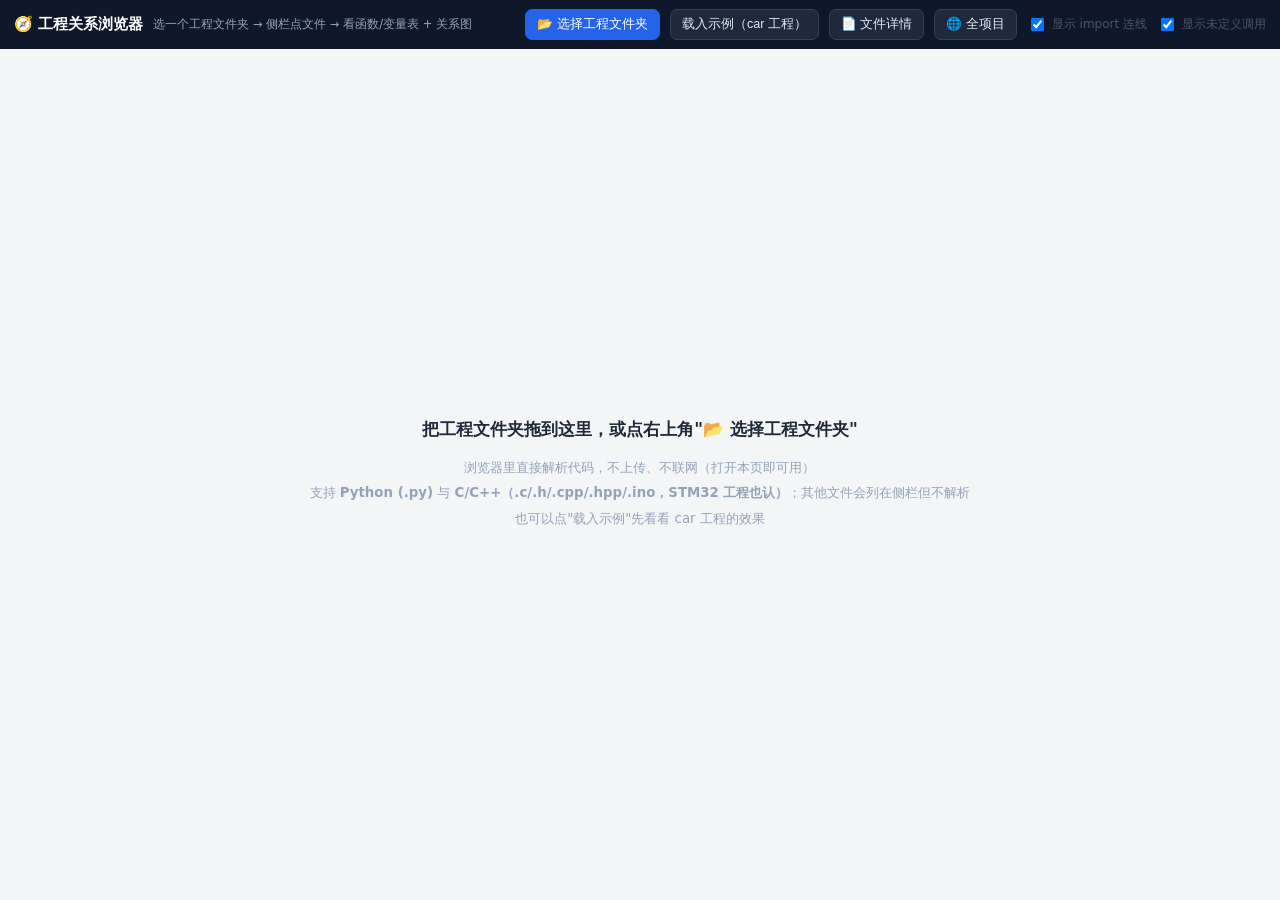
==== commit 65ece436: "code-map v4: 支持 C/C++（STM32）工程" ====
--- a/code-map/index.html
+++ b/code-map/index.html
@@ -123,7 +123,7 @@
   <div class="big">把工程文件夹拖到这里，或点右上角"📂 选择工程文件夹"</div>
   <small>
     浏览器里直接解析代码，不上传、不联网（打开本页即可用）<br />
-    支持 Python（.py）；其他文件会列在侧栏但不解析<br />
+    支持 <b>Python (.py)</b> 与 <b>C/C++（.c/.h/.cpp/.hpp/.ino，STM32 工程也认）</b>；其他文件会列在侧栏但不解析<br />
     也可以点"载入示例"先看看 car 工程的效果
   </small>
 </div>
@@ -235,18 +235,145 @@
   return res;
 }
 
+
+/* ---------- C / C++ （STM32、单片机）解析器 ---------- */
+var C_KEYWORDS = ['if','for','while','switch','case','default','return','sizeof','do','else','break','continue','goto',
+ 'typedef','struct','union','enum','static','const','volatile','extern','inline','register','restrict','_Bool',
+ 'unsigned','signed','void','char','short','int','long','float','double','auto','class','new','delete','this','nullptr',
+ 'uint8_t','uint16_t','uint32_t','uint64_t','int8_t','int16_t','int32_t','int64_t','u8','u16','u32','size_t','bool',
+ 'true','false','NULL','TRUE','FALSE','_Static_assert','__attribute__','__asm','asm','__inline','__weak','__IO','__I','__O'];
+
+function parseC(path, text){
+  var res = { path:path, lang:'c', lines:0, hasMain:false, imports:[], classes:[], functions:[], methods:[], vars:[], calls:[], decls:[] };
+  var lines = String(text).split(/\r?\n/);
+  res.lines = lines.length;
+  res.hasMain = /(^|\W)main\s*\(/.test(String(text));
+  var inBlockComment = false, depth = 0, curFunc = null, pendingStruct = null;
+
+  function stripComment(line){
+    var out = '';
+    for (var i=0;i<line.length;i++){
+      if (inBlockComment){
+        if (line.substr(i,2) === '*/'){ inBlockComment = false; i++; }
+        continue;
+      }
+      if (line.substr(i,2) === '//') break;
+      if (line.substr(i,2) === '/*'){ inBlockComment = true; i++; continue; }
+      out += line[i];
+    }
+    return out;
+  }
+  function countBraces(t){
+    var o = 0, c = 0, inStr = false, q = '';
+    for (var i=0;i<t.length;i++){
+      var ch = t[i];
+      if (inStr){ if (ch === q && t[i-1] !== '\\') inStr = false; continue; }
+      if (ch === '"' || ch === "'"){ inStr = true; q = ch; continue; }
+      if (ch === '{') o++; else if (ch === '}') c++;
+    }
+    return { open:o, close:c };
+  }
+
+  for (var li=0; li<lines.length; li++){
+    var raw = lines[li], ln = li+1;
+    var t = stripComment(raw);
+    if (!t.trim()) continue;
+    var trimmed = t.trim();
+    var isSigLine = false;
+
+    // #include / #define
+    var mInc = trimmed.match(/^#\s*include\s*[<"]([^>"]+)[>"]/);
+    if (mInc){
+      res.imports.push({ kind:'include', module:mInc[1].replace(/\\/g,'/'), symbols:[], line:ln,
+                         system: /^#\s*include\s*</.test(trimmed) });
+      continue;
+    }
+    var mDef = trimmed.match(/^#\s*define\s+([A-Za-z_]\w*)(\((?:[^)]*)\))?\s*(.*)$/);
+    if (mDef){
+      res.vars.push({ name:mDef[1], value:(mDef[3]||'').slice(0,70), line:ln, scope:'module',
+                      kind:'macro', isSelf:false, cls:null });
+      continue;
+    }
+    // struct / enum / union 定义
+    var mStruct = trimmed.match(/^(typedef\s+)?(struct|enum|union)\s*([A-Za-z_]\w*)?\s*(\{)?/);
+    if (mStruct && (mStruct[3] || mStruct[4])){
+      var sname = mStruct[3];
+      if (sname){ res.classes.push({ name:sname, bases:mStruct[2], line:ln, methods:[] }); }
+      else if (mStruct[4]){ pendingStruct = { name:'(匿名' + mStruct[2] + ')', bases:mStruct[2], line:ln, methods:[] }; }
+    }
+    var mTypedefTail = trimmed.match(/^\}\s*([A-Za-z_]\w*)\s*;/);
+    if (mTypedefTail){
+      if (pendingStruct){ pendingStruct.name = mTypedefTail[1]; res.classes.push(pendingStruct); pendingStruct = null; }
+      else if (!res.classes.some(function(c){ return c.name === mTypedefTail[1]; }))
+        res.classes.push({ name:mTypedefTail[1], bases:'typedef', line:ln, methods:[] });
+    }
+
+    var br = countBraces(t);
+    // 函数定义（文件作用域，含返回类型）
+    if (depth === 0){
+      var mFn = t.match(/^\s*(?:static\s+|inline\s+|extern\s+|const\s+|volatile\s+|__weak\s+|__inline\s+)*([A-Za-z_][\w\s\*\.]*?)\s*\*?\s*([A-Za-z_]\w*)\s*\(([^;{)]*)\)\s*(\{|;|$)/);
+      if (mFn && C_KEYWORDS.indexOf(mFn[2]) < 0 && !/^\s*(if|for|while|switch|return)\b/.test(trimmed)){
+        isSigLine = true;
+        var nxt = '';
+        for (var kk = li + 1; kk < lines.length && kk < li + 4; kk++){
+          var t2 = stripComment(lines[kk]).trim();
+          if (t2){ nxt = t2; break; }
+        }
+        var isDef = (mFn[4] === '{') || trimmed.indexOf('{') >= 0 || br.open > 0 || nxt.charAt(0) === '{';
+        var rec = { name:mFn[2], args:(mFn[3]||'').trim(), line:ln, ret:(mFn[1]||'').trim(),
+                    decl:!isDef, file:path };
+        res.functions.push(rec);
+        if (!isDef) res.decls.push(rec.name);
+        if (isDef) curFunc = rec.name;
+      } else {
+        // 文件级变量
+        var mVar = t.match(/^\s*(?:static\s+|const\s+|volatile\s+|extern\s+)*([A-Za-z_]\w*(?:\s*\*)?(?:\s+[A-Za-z_]\w*)*)\s+([A-Za-z_]\w*)\s*(\[[^\]]*\])?\s*(=|;)/);
+        if (mVar && C_KEYWORDS.indexOf(mVar[2]) < 0 && !/^\s*#/.test(trimmed)){
+          res.vars.push({ name:mVar[2], value:(t.split('=')[1]||'').trim().slice(0,70), line:ln, scope:'module',
+                          kind:'var', isSelf:false, cls:null });
+        }
+      }
+    }
+    // 函数内局部变量
+    if (depth > 0 && curFunc){
+      var mLoc = t.match(/^\s*(?:static\s+|const\s+|volatile\s+|register\s+)*([A-Za-z_]\w*(?:\s*\*)?)\s+([A-Za-z_]\w*)\s*(\[[^\]]*\])?\s*(=|;)/);
+      if (mLoc && C_KEYWORDS.indexOf(mLoc[1]) < 0 && C_KEYWORDS.indexOf(mLoc[2]) < 0)
+        res.vars.push({ name:mLoc[2], value:(t.split('=')[1]||'').trim().slice(0,60), line:ln, scope:'local',
+                        kind:'local', isSelf:false, cls:null });
+    }
+    // 成员访问 / 调用（函数签名行不算调用）
+    if (!isSigLine) {
+    var re = /([A-Za-z_]\w*(?:\s*(?:->|\.)\s*[A-Za-z_]\w*)*)\s*\(/g, mm;
+    while ((mm = re.exec(t)) !== null){
+      var chainRaw = mm[1].replace(/\s*(->|\.)\s*/g, '.');
+      var head = chainRaw.split('.')[0];
+      if (C_KEYWORDS.indexOf(head) >= 0) continue;
+      if (/^\s*(if|for|while|switch|return|sizeof|case|do|else|typedef|struct|union|enum)$/.test(head)) continue;
+      res.calls.push({ chain:chainRaw, name:chainRaw.split('.').pop(), line:ln, inFunc: (depth>0 ? curFunc : null) });
+    }
+    }
+    depth += br.open - br.close;
+    if (depth <= 0){ depth = 0; curFunc = null; }
+  }
+  return res;
+}
+
 /* ============================================================
-   2) 工程装配：解析所有 .py，解析 import / 调用目标
+   2) 工程装配：解析所有代码文件，解析 import/include / 调用目标
    ============================================================ */
 var PROJ = { root:'', files:[], py:{}, byPath:{}, symbols:{}, errors:[] };
 
+var PARSE_EXT = /\.(py|c|h|cpp|cc|cxx|hpp|hh|hxx|ino)$/i;
+var CODE_EXT  = /\.(py|c|h|cpp|cc|cxx|hpp|hh|hxx|ino|s|asm|ld|mk|txt|md|json|cfg|ini|ioc|uvprojx|uvproj|bat|sh)$/i;
+function isCode(p){ return PARSE_EXT.test(p); }
+function langOf(p){ return /\.py$/i.test(p) ? 'py' : 'c'; }
 function normPath(p){ return String(p).replace(/\\/g,'/').replace(/^\.\//,''); }
 function dirOf(p){ var a = normPath(p).split('/'); a.pop(); return a.join('/'); }
 function baseName(p){ var a = normPath(p).split('/'); return a[a.length-1]; }
 
 function buildProject(rootName, fileList){
   PROJ = { root:rootName, files:[], py:{}, byPath:{}, symbols:{}, errors:[] };
-  fileList.forEach(function(f){ PROJ.files.push(f); if (/\.py$/i.test(f.path)) PROJ.byPath[normPath(f.path)] = f; });
+  fileList.forEach(function(f){ PROJ.files.push(f); if (isCode(f.path)) PROJ.byPath[normPath(f.path)] = f; });
   var allPy = Object.keys(PROJ.byPath);
   // 模块名解析（支持相对导入）
   function resolve(mod, level, fromPath){
@@ -267,7 +394,7 @@
   }
   Object.keys(PROJ.byPath).forEach(function(p){
     var f = PROJ.byPath[p];
-    try { PROJ.py[p] = parsePython(p, f.text); }
+    try { PROJ.py[p] = (langOf(p) === 'py') ? parsePython(p, f.text) : parseC(p, f.text); }
     catch(e){ PROJ.errors.push(p + ': ' + e.message); }
   });
   finalizeProject();
@@ -295,7 +422,22 @@
   Object.keys(PROJ.py).forEach(function(p){
     var ast = PROJ.py[p];
     ast._aliasMap = {};
+    ast._includeTargets = [];
     (ast.imports || []).forEach(function(im){
+      if (im.kind === 'include'){
+        var dir = dirOf(p), cands = [];
+        cands.push(dir ? dir + '/' + im.module : im.module);
+        cands.push(im.module);
+        var tgtC = cands.filter(function(c){ return !!PROJ.byPath[c]; })[0] || null;
+        if (!tgtC){
+          var hitsC = Object.keys(PROJ.byPath).filter(function(q){ return baseName(q) === baseName(im.module); });
+          if (hitsC.length === 1) tgtC = hitsC[0];
+        }
+        im.target = tgtC;
+        PROJ.importEdges.push({ src:p, dst:tgtC, module:im.module, symbols:[], line:im.line, resolved:!!tgtC, isInclude:true });
+        if (tgtC) ast._includeTargets.push(tgtC);
+        return;
+      }
       var lvl = (im.module.match(/^\.+/)||[''])[0].length;
       var mod = im.module.replace(/^\.+/,'');
       var tgt = resolve(mod, lvl, p);
@@ -328,7 +470,8 @@
   Object.keys(PROJ.py).forEach(function(q){
     var a = PROJ.py[q];
     var f = { funcs:{}, methods:{} };
-    (a.functions||[]).forEach(function(fn){ f.funcs[fn.name] = fn.line; (I.funcs[fn.name] = I.funcs[fn.name] || []).push({file:q, line:fn.line}); });
+    (a.functions||[]).forEach(function(fn){ f.funcs[fn.name] = fn.line;
+      (I.funcs[fn.name] = I.funcs[fn.name] || []).push({file:q, line:fn.line, decl:!!fn.decl}); });
     (a.methods||[]).forEach(function(m){ f.methods[m.name] = m.line; (I.methods[m.name] = I.methods[m.name] || []).push({file:q, line:m.line, cls:m.cls}); });
     (a.classes||[]).forEach(function(c){ I.classes[c.name] = { file:q, line:c.line, methods:(c.methods||[]) }; });
     f.funcCls = {};
@@ -348,6 +491,9 @@
       if (v.isSelf || v.scope !== 'local') return;
       f.localInst[v.name] = ctorOf(v.value);
     });
+    f.macros = {};
+    (a.vars||[]).forEach(function(v){ if (v.kind === 'macro') f.macros[v.name] = v.line; });
+    f.includeTargets = a._includeTargets || [];
     f.fromSymbols = {};    // from X import y  -> 目标文件
     (a.imports||[]).forEach(function(im){
       if (im.kind === 'from') (im.symbols||[]).forEach(function(sym){ f.fromSymbols[sym] = im.target || null; });
@@ -373,9 +519,11 @@
       }
       function uniqueByName(name, kind){
         var arr = (kind==='method' ? I.methods[name] : I.funcs[name]) || [];
-        var files = {}; arr.forEach(function(x){ files[x.file]=1; });
-        var keys = Object.keys(files);
-        if (arr.length === 1) return { file:arr[0].file, name:name, cls:arr[0].cls || null, line:arr[0].line };
+        var defs = arr.filter(function(x){ return !x.decl; });       // 优先指向真正定义
+        var use = defs.length ? defs : arr;
+        var files = {}; use.forEach(function(x){ files[x.file]=1; });
+        if (use.length === 1 && Object.keys(files).length === 1)
+          return { file:use[0].file, name:name, cls:use[0].cls || null, line:use[0].line };
         return null;
       }
 
@@ -393,7 +541,29 @@
             else r.kind = 'external';
           } else r.kind = 'external';
         }
-        else { var u = uniqueByName(n,'func'); if (u){ r.to = u; r.kind='internal'; } else if (I.classes[n]) r.kind='external'; else r.kind='undefined'; }
+        else {
+          if (F.macros[n] !== undefined){ r.to = { file:q, name:n, line:F.macros[n], macro:true }; r.kind = 'internal'; }
+          else {
+            var u = uniqueByName(n,'func');
+            if (u){ r.to = u; r.kind='internal'; }
+            else {
+              var viaInc = null;
+              (F.includeTargets||[]).some(function(tf){
+                var ta = PROJ.py[tf]; if (!ta) return false;
+                var fns2 = (ta.functions||[]).filter(function(x){ return x.name === n; });
+                var ff2 = fns2.filter(function(x){ return !x.decl; })[0] || fns2[0];
+                if (ff2){ viaInc = { file:tf, name:n, line:ff2.line }; return true; }
+                var mac2 = (ta.vars||[]).filter(function(x){ return x.kind==='macro' && x.name===n; })[0];
+                if (mac2){ viaInc = { file:tf, name:n, line:mac2.line, macro:true }; return true; }
+                return false;
+              });
+              if (viaInc){ r.to = viaInc; r.kind='internal'; }
+              else if (I.classes[n]) r.kind = 'external';
+              else if (/^(HAL_|LL_|__HAL|HAL$)/.test(n)) r.kind = 'external';
+              else r.kind = 'undefined';
+            }
+          }
+        }
       }
       else if (chain[0] === 'self'){
         var last = chain[chain.length-1];
@@ -474,7 +644,15 @@
 var UI = { files:[], sel:null, mode:'file', q:'', scale:1, ox:0, oy:0, nodes:[], edges:[], index:{}, dragging:null, panning:false, selNode:null };
 
 function esc(s){ return String(s===undefined||s===null?'':s).replace(/[&<>"']/g,function(c){return ({'&':'&amp;','<':'&lt;','>':'&gt;','"':'&quot;',"'":'&#39;'})[c];}); }
-function kindColor(k){ return { root:'#2563eb', models:'#059669', tests:'#d97706', missing:'#dc2626', file:'#2563eb' }[k] || '#64748b'; }
+function kindColor(k){ return { root:'#2563eb', models:'#059669', tests:'#d97706', core:'#0891b2', lib:'#7c3aed', missing:'#dc2626', file:'#2563eb' }[k] || '#64748b'; }
+function kindOfPath(f){
+  var seg = String(f).split('/'), s = seg.length > 1 ? seg[0].toLowerCase() : '';
+  if (s === 'models') return 'models';
+  if (s === 'tests' || s === 'test') return 'tests';
+  if (s === 'core') return 'core';
+  if (s === 'drivers' || s === 'library' || s === 'libraries' || s === 'cmsis' || s === 'middlewares' || s === 'hal') return 'lib';
+  return 'root';
+}
 
 function renderStats(){
   var pyc = Object.keys(PROJ.py).length, fn = 0, cl = 0, vv = 0, ce = 0;
@@ -535,10 +713,10 @@
   }
   function drawFiles(list, box){
     list.sort(function(a,b){ return a.path.localeCompare(b.path); }).forEach(function(f){
-      var py = /\.py$/i.test(f.path);
+      var py = /\.py$/i.test(f.path), clike = !py && isCode(f.path);
       var row = document.createElement('div');
       row.className = 'frow' + (UI.sel === f.path ? ' sel' : '');
-      row.innerHTML = '<span class="twist"></span><span>' + (py?'🐍':'📄') + '</span>' +
+      row.innerHTML = '<span class="twist"></span><span>' + (py?'🐍':(clike?'🔧':'📄')) + '</span>' +
                       '<span class="fname" title="'+esc(f.path)+'">'+esc(baseName(f.path))+'</span>' +
                       '<span class="meta">'+(f.lines||0)+'行</span>';
       row.addEventListener('click', function(){ selectFile(f.path); });
@@ -548,7 +726,8 @@
   drawDir(root, '', el); drawFiles(root.files, el);
   if (!files.length){ el.innerHTML = '<div class="stat" style="padding:8px">没有匹配的文件</div>'; }
   var pyN = PROJ.files.filter(function(f){return /\.py$/i.test(f.path);}).length;
-  $('filestat').textContent = PROJ.files.length + ' 个文件（Python ' + pyN + '）· 点文件夹名可折叠';
+  var cN = PROJ.files.filter(function(f){return !/\.py$/i.test(f.path) && isCode(f.path);}).length;
+  $('filestat').textContent = PROJ.files.length + ' 个文件（Python ' + pyN + ' · C/C++ ' + cN + '）· 点文件夹名可折叠';
 }
 
 function selectFile(path){
@@ -569,14 +748,30 @@
   var rel = fileRelations(UI.sel);
   var undefByLine = {}; rel.undefined.forEach(function(u){ (undefByLine[u.line]=undefByLine[u.line]||[]).push(u); });
   var rows = [];
-  ast.classes.forEach(function(c){ rows.push(['class','类', c.name, c.line, (c.bases? '继承/基类: '+c.bases : '') + (c.methods.length? ' · 方法 '+c.methods.length+' 个' : '')]); });
-  ast.functions.forEach(function(f){ rows.push(['def','函数', f.name, f.line, 'def ' + f.name + '(' + f.args + ')']); });
+  ast.classes.forEach(function(c){
+    var isC = ast.lang === 'c';
+    rows.push(['class', isC ? '结构体/枚举' : '类', c.name, c.line,
+               (c.bases ? (isC ? '类型: '+c.bases : '继承/基类: '+c.bases) : '') + (c.methods && c.methods.length ? ' · 方法 '+c.methods.length+' 个' : '')]);
+  });
+  ast.functions.forEach(function(f){
+    var isC = ast.lang === 'c';
+    rows.push(['def', f.decl ? '函数声明' : '函数', f.name, f.line,
+               isC ? ((f.ret ? f.ret + ' ' : '') + f.name + '(' + f.args + ')') : ('def ' + f.name + '(' + f.args + ')')]);
+  });
   ast.methods.forEach(function(m){ rows.push(['def','方法', (m.cls? m.cls+'.':'') + m.name, m.line, 'def ' + m.name + '(' + m.args + ')']); });
   ast.vars.forEach(function(v){
-    var kind = v.scope === 'module' ? '模块变量' : (v.scope === 'class' ? '类属性' : (v.isSelf ? '实例属性' : '局部变量'));
-    rows.push(['var', kind, v.name, v.line, '= ' + v.value]);
-  });
-  ast.imports.forEach(function(im){ rows.push(['imp','import', im.module, im.line, im.kind==='from' ? ('from … import ' + im.symbols.join(', ')) : 'import ' + im.module + (im.target? '  → ' + im.target : '  (外部库)')]); });
+    var kind = v.kind === 'macro' ? '宏定义'
+             : (v.scope === 'module' ? '全局变量' : (v.scope === 'class' ? '类属性' : (v.isSelf ? '实例属性' : '局部变量')));
+    rows.push(['var', kind, v.name, v.line, (v.kind === 'macro' ? '#define ' : '') + (v.value ? '= ' + v.value : '')]);
+  });
+  ast.imports.forEach(function(im){
+    if (im.kind === 'include'){
+      rows.push(['imp','include', im.module, im.line,
+                 (im.system ? '#include <…>（系统/库头文件）' : '#include "…"') + (im.target ? '  → ' + im.target : '  (未在本工程内找到)')]);
+    } else {
+      rows.push(['imp','import', im.module, im.line, im.kind==='from' ? ('from … import ' + im.symbols.join(', ')) : 'import ' + im.module + (im.target? '  → ' + im.target : '  (外部库)')]);
+    }
+  });
   rows.sort(function(a,b){ return a[3]-b[3]; });
   var tmpl = { 'class':'cls', 'def':'def', 'var':'var', 'imp':'imp' };
   rows.forEach(function(r){
@@ -603,11 +798,11 @@
     if (seen[n.id]) return seen[n.id];
     seen[n.id] = n; nodes.push(n); return n;
   }
-  function fileKind(f){ return /^models\//.test(f) ? 'models' : (/^tests\//.test(f) ? 'tests' : 'root'); }
+  function fileKind(f){ return kindOfPath(f); }
 
   if (UI.mode === 'all'){
     PROJ.files.forEach(function(f){
-      if (!/\.py$/i.test(f.path)) return;
+      if (!isCode(f.path)) return;
       var ast = PROJ.py[f.path] || { functions:[], methods:[], vars:[], classes:[], lines:0 };
       add({ id:f.path, type:'file', file:f.path, label:baseName(f.path), kind:fileKind(f.path),
             lines:f.lines, count:(ast.functions.length + ast.methods.length), varCount:(ast.vars||[]).length });
@@ -726,6 +921,8 @@
     cols[d].sort().forEach(function(f){
       var items = byFile[f].filter(function(n){ return n.type !== 'file'; });
       items.sort(function(a,b){ return (a.line||0) - (b.line||0); });
+      var more = 0;
+      if (items.length > 80){ more = items.length - 80; items = items.slice(0, 80); }
       var box = { file:f, name:baseName(f), depth:d, x:x, y:y, w:BOX_W, h:HEAD_H + items.length*ROW_H + 14, items:items };
       items.forEach(function(n, i){ n.x = box.x + 14; n.y = box.y + HEAD_H + i*ROW_H + 10; n.w = box.w - 28; n.h = ROW_H - 6; });
       var head = byFile[f].filter(function(n){ return n.type === 'file'; })[0];
@@ -936,7 +1133,7 @@
   $('main').style.display='flex';
   renderStats(); renderTree();
   if (PROJ.files.length){
-    var firstPy = PROJ.files.filter(function(f){ return /\.py$/i.test(f.path); })[0];
+    var firstPy = PROJ.files.filter(function(f){ return isCode(f.path); })[0];
     selectFile(firstPy ? firstPy.path : PROJ.files[0].path);
   }
 }
@@ -1070,7 +1267,7 @@
 $('sample').addEventListener('click', loadSample);
 </script>
 <script>
-window.SAMPLE = {"meta":{"root":"D:\\pythonpro\\car","generated":"2026-09-11 12:52"},"files":[{"path":"circle.png","lines":0},{"path":"models/config.py","lines":58},{"path":"models/Detection.py","lines":655},{"path":"models/hsv_selector.py","lines":114},{"path":"models/MoveControl.py","lines":257},{"path":"models/__init__.py","lines":5},{"path":"move_2026.py","lines":355},{"path":"my_move.py","lines":403},{"path":"test.py","lines":88},{"path":"test2.py","lines":350},{"path":"tests/test_circle.py","lines":14},{"path":"tests/test_qr.py","lines":42},{"path":"tests/test_serial.py","lines":15},{"path":"tests/__init__.py","lines":1}],"parsed":[{"path":"models/config.py","parsed":{"path":"models/config.py","lines":58,"hasMain":true,"imports":[{"kind":"from","module":"enum","symbols":["Enum","IntEnum"],"line":1}],"classes":[{"name":"Mode","bases":"Enum","line":5,"indent":0,"methods":[]},{"name":"HeightMode","bases":"Enum","line":21,"indent":0,"methods":[]},{"name":"MixMode","bases":"Enum","line":28,"indent":0,"methods":[]}],"functions":[],"methods":[],"vars":[{"name":"x_distance","value":"1","line":6,"scope":"class","isSelf":false,"cls":null},{"name":"y_distance","value":"2","line":7,"scope":"class","isSelf":false,"cls":null},{"name":"rotate","value":"3","line":8,"scope":"class","isSelf":false,"cls":null},{"name":"qrcode","value":"4","line":9,"scope":"class","isSelf":false,"cls":null},{"name":"x_dis_mm","value":"5","line":10,"scope":"class","isSelf":false,"cls":null},{"name":"y_dim_mm","value":"6","line":11,"scope":"class","isSelf":false,"cls":null},{"name":"grub_1","value":"7","line":12,"scope":"class","isSelf":false,"cls":null},{"name":"grub_2","value":"8","line":13,"scope":"class","isSelf":false,"cls":null},{"name":"down_1","value":"9","line":14,"scope":"class","isSelf":false,"cls":null},{"name":"down_2","value":"10","line":15,"scope":"class","isSelf":false,"cls":null},{"name":"adjust_height","value":"11","line":16,"scope":"class","isSelf":false,"cls":null},{"name":"adjust_height_manual","value":"12","line":17,"scope":"class","isSelf":false,"cls":null},{"name":"mix_mode","value":"13","line":18,"scope":"class","isSelf":false,"cls":null},{"name":"qrPos","value":"1","line":22,"scope":"class","isSelf":false,"cls":null},{"name":"rawArea","value":"2","line":23,"scope":"class","isSelf":false,"cls":null},{"name":"circleArea","value":"3","line":24,"scope":"class","isSelf":false,"cls":null},{"name":"stackArea","value":"4","line":25,"scope":"class","isSelf":false,"cls":null},{"name":"qrPos","value":"HeightMode.qrPos.value","line":29,"scope":"class","isSelf":false,"cls":null},{"name":"rawArea","value":"HeightMode.rawArea.value","line":30,"scope":"class","isSelf":false,"cls":null},{"name":"circleArea","value":"HeightMode.circleArea.value","line":31,"scope":"class","isSelf":false,"cls":null},{"name":"stackArea","value":"HeightMode.stackArea.value","line":32,"scope":"class","isSelf":false,"cls":null},{"name":"rawAreaLeave","value":"5","line":33,"scope":"class","isSelf":false,"cls":null},{"name":"roughAreaLeave","value":"6","line":34,"scope":"class","isSelf":false,"cls":null},{"name":"color_list","value":"[0, \"red\", \"green\", \"blue\", \"light_blue\", \"yellow\", \"black\"]","line":38,"scope":"module","isSelf":false,"cls":null},{"name":"color_list_in_rough_area","value":"['blue', 'green', 'red']","line":41,"scope":"module","isSelf":false,"cls":null},{"name":"color_list_in_restore_area","value":"['blue', 'green', 'red']","line":44,"scope":"module","isSelf":false,"cls":null},{"name":"color_list_in_fine_area","value":"['blue', 'green', 'red']","line":47,"scope":"module","isSelf":false,"cls":null},{"name":"dis_between_every_circle","value":"0.15","line":50,"scope":"module","isSelf":false,"cls":null},{"name":"pi","value":"3.14159","line":52,"scope":"module","isSelf":false,"cls":null},{"name":"a","value":"[i for i in iter(HeightMode)]","line":56,"scope":"module","isSelf":false,"cls":null}],"calls":[{"chain":"iter","name":"iter","line":56,"inFunc":null}],"selfAttrs":[]}},{"path":"models/Detection.py","parsed":{"path":"models/Detection.py","lines":655,"hasMain":true,"imports":[{"kind":"from","module":"typing","symbols":["Tuple","List"],"line":1},{"kind":"import","module":"cv2","alias":"cv","symbols":[],"line":2},{"kind":"import","module":"numpy","alias":"np","symbols":[],"line":3},{"kind":"from","module":"pyzbar.pyzbar","symbols":["decode"],"line":4},{"kind":"from","module":"imutils","symbols":["contours"],"line":5},{"kind":"import","module":"math","alias":"math","symbols":[],"line":6},{"kind":"import","module":"random","alias":"random","symbols":[],"line":7},{"kind":"from","module":"loguru","symbols":["logger"],"line":9},{"kind":"from","module":"config","symbols":["pi","color_list"],"line":11}],"classes":[{"name":"Detection","bases":"object","line":22,"indent":0,"methods":["__init__","set_debug","skip_some","get_colored_circle_center","__del__"]}],"functions":[{"name":"Distance","args":"x1, y1, x2, y2","line":15,"indent":0,"cls":null}],"methods":[{"name":"__init__","args":"self, camera_index","line":52,"indent":4,"cls":"Detection"},{"name":"set_debug","args":"self, whether_debug: bool","line":70,"indent":4,"cls":"Detection"},{"name":"skip_some","args":"self, count=5","line":77,"indent":4,"cls":"Detection"},{"name":"get_colored_circle_center","args":"self, color, min_r=100","line":537,"indent":4,"cls":"Detection"},{"name":"__del__","args":"self","line":623,"indent":4,"cls":"Detection"}],"vars":[{"name":"x","value":"abs(x1 - x2)","line":16,"scope":"local","isSelf":false,"cls":null},{"name":"y","value":"abs(y1 - y2)","line":17,"scope":"local","isSelf":false,"cls":null},{"name":"lower_green","value":"np.array([70,54,0])","line":33,"scope":"class","isSelf":false,"cls":null},{"name":"upper_green","value":"np.array([91,255,186])","line":34,"scope":"class","isSelf":false,"cls":null},{"name":"lower_blue","value":"np.array([111,151,0])","line":36,"scope":"class","isSelf":false,"cls":null},{"name":"upper_blue","value":"np.array([149,255,255])","line":37,"scope":"class","isSelf":false,"cls":null},{"name":"lower_light_blue","value":"np.array([88,62,101])","line":39,"scope":"class","isSelf":false,"cls":null},{"name":"upper_light_blue","value":"np.array([103,220,255])","line":40,"scope":"class","isSelf":false,"cls":null},{"name":"lower_yellow","value":"np.array([20,36,111])","line":42,"scope":"class","isSelf":false,"cls":null},{"name":"upper_yellow","value":"np.array([62,255,255])","line":43,"scope":"class","isSelf":false,"cls":null},{"name":"lower_red","value":"np.array([151,61,85])","line":45,"scope":"class","isSelf":false,"cls":null},{"name":"upper_red","value":"np.array([180,255,255])","line":46,"scope":"class","isSelf":false,"cls":null},{"name":"lower_black","value":"np.array([93,57,0])","line":48,"scope":"class","isSelf":false,"cls":null},{"name":"upper_black","value":"np.array([131,134,95])","line":49,"scope":"class","isSelf":false,"cls":null},{"name":"self.camera_index","value":"camera_index","line":53,"scope":"local","isSelf":true,"cls":"Detection"},{"name":"self.cap","value":"cv.VideoCapture(camera_index)","line":54,"scope":"local","isSelf":true,"cls":"Detection"},{"name":"self.width","value":"frame.shape[1]","line":59,"scope":"local","isSelf":true,"cls":"Detection"},{"name":"self.height","value":"frame.shape[0]","line":60,"scope":"local","isSelf":true,"cls":"Detection"},{"name":"self.debug","value":"False","line":61,"scope":"local","isSelf":true,"cls":"Detection"},{"name":"self.test","value":"False","line":62,"scope":"local","isSelf":true,"cls":"Detection"},{"name":"self.cv_big_version","value":"int(cv.__version__[0])","line":66,"scope":"local","isSelf":true,"cls":"Detection"},{"name":"self.debug","value":"True","line":72,"scope":"local","isSelf":true,"cls":"Detection"},{"name":"self.debug","value":"False","line":74,"scope":"local","isSelf":true,"cls":"Detection"},{"name":"lower_color","value":"self.lower_red","line":544,"scope":"local","isSelf":false,"cls":"Detection"},{"name":"upper_color","value":"self.upper_red","line":545,"scope":"local","isSelf":false,"cls":"Detection"},{"name":"lower_color","value":"self.lower_green","line":547,"scope":"local","isSelf":false,"cls":"Detection"},{"name":"upper_color","value":"self.upper_green","line":548,"scope":"local","isSelf":false,"cls":"Detection"},{"name":"lower_color","value":"self.lower_blue","line":550,"scope":"local","isSelf":false,"cls":"Detection"},{"name":"upper_color","value":"self.upper_blue","line":551,"scope":"local","isSelf":false,"cls":"Detection"},{"name":"lower_color","value":"self.lower_light_blue","line":553,"scope":"local","isSelf":false,"cls":"Detection"},{"name":"upper_color","value":"self.upper_light_blue","line":554,"scope":"local","isSelf":false,"cls":"Detection"},{"name":"lower_color","value":"self.lower_yellow","line":556,"scope":"local","isSelf":false,"cls":"Detection"},{"name":"upper_color","value":"self.upper_yellow","line":557,"scope":"local","isSelf":false,"cls":"Detection"},{"name":"lower_color","value":"self.lower_black","line":559,"scope":"local","isSelf":false,"cls":"Detection"},{"name":"upper_color","value":"self.upper_black","line":560,"scope":"local","isSelf":false,"cls":"Detection"},{"name":"count","value":"count_ori = 2","line":563,"scope":"local","isSelf":false,"cls":"Detection"},{"name":"D_X","value":"[]","line":564,"scope":"local","isSelf":false,"cls":"Detection"},{"name":"D_Y","value":"[]","line":565,"scope":"local","isSelf":false,"cls":"Detection"},{"name":"hsv_frame","value":"cv.cvtColor(ori_img, cv.COLOR_BGR2HSV)","line":569,"scope":"local","isSelf":false,"cls":"Detection"},{"name":"img","value":"cv.inRange(hsv_frame, lower_color, upper_color)","line":571,"scope":"local","isSelf":false,"cls":"Detection"},{"name":"max_index","value":"i","line":579,"scope":"local","isSelf":false,"cls":"Detection"},{"name":"max_area","value":"cv.contourArea(contour)","line":580,"scope":"local","isSelf":false,"cls":"Detection"},{"name":"center","value":"(int(x), int(y))","line":587,"scope":"local","isSelf":false,"cls":"Detection"},{"name":"radius","value":"int(radius)","line":588,"scope":"local","isSelf":false,"cls":"Detection"},{"name":"dx","value":"(x - self.width / 2) / self.width * 2","line":593,"scope":"local","isSelf":false,"cls":"Detection"},{"name":"dy","value":"(y - self.height / 2) / self.height * 2","line":594,"scope":"local","isSelf":false,"cls":"Detection"},{"name":"k","value":"cv.waitKey(1) & 0xFF","line":605,"scope":"local","isSelf":false,"cls":"Detection"},{"name":"DeltaX","value":"0","line":611,"scope":"local","isSelf":false,"cls":"Detection"},{"name":"DeltaY","value":"0","line":612,"scope":"local","isSelf":false,"cls":"Detection"},{"name":"DeltaX","value":"DeltaX + dx","line":614,"scope":"local","isSelf":false,"cls":"Detection"},{"name":"DeltaY","value":"DeltaY + dy","line":615,"scope":"local","isSelf":false,"cls":"Detection"},{"name":"count","value":"count_ori","line":620,"scope":"local","isSelf":false,"cls":"Detection"},{"name":"cap_index","value":"1","line":630,"scope":"module","isSelf":false,"cls":null},{"name":"detect","value":"Detection(1)","line":631,"scope":"module","isSelf":false,"cls":null}],"calls":[{"chain":"math.sqrt","name":"sqrt","line":18,"inFunc":"Distance"},{"chain":"np.array","name":"array","line":33,"inFunc":null},{"chain":"np.array","name":"array","line":34,"inFunc":null},{"chain":"np.array","name":"array","line":36,"inFunc":null},{"chain":"np.array","name":"array","line":37,"inFunc":null},{"chain":"np.array","name":"array","line":39,"inFunc":null},{"chain":"np.array","name":"array","line":40,"inFunc":null},{"chain":"np.array","name":"array","line":42,"inFunc":null},{"chain":"np.array","name":"array","line":43,"inFunc":null},{"chain":"np.array","name":"array","line":45,"inFunc":null},{"chain":"np.array","name":"array","line":46,"inFunc":null},{"chain":"np.array","name":"array","line":48,"inFunc":null},{"chain":"np.array","name":"array","line":49,"inFunc":null},{"chain":"cv.VideoCapture","name":"VideoCapture","line":54,"inFunc":"__init__"},{"chain":"self.cap.isOpened","name":"isOpened","line":55,"inFunc":"__init__"},{"chain":"self.cap.read","name":"read","line":58,"inFunc":"__init__"},{"chain":"self.cap.read","name":"read","line":79,"inFunc":"skip_some"},{"chain":"self.skip_some","name":"skip_some","line":562,"inFunc":"get_colored_circle_center"},{"chain":"self.cap.read","name":"read","line":567,"inFunc":"get_colored_circle_center"},{"chain":"cv.cvtColor","name":"cvtColor","line":569,"inFunc":"get_colored_circle_center"},{"chain":"cv.inRange","name":"inRange","line":571,"inFunc":"get_colored_circle_center"},{"chain":"cv.findContours","name":"findContours","line":572,"inFunc":"get_colored_circle_center"},{"chain":"cv.contourArea","name":"contourArea","line":578,"inFunc":"get_colored_circle_center"},{"chain":"cv.contourArea","name":"contourArea","line":580,"inFunc":"get_colored_circle_center"},{"chain":"cv.minEnclosingCircle","name":"minEnclosingCircle","line":586,"inFunc":"get_colored_circle_center"},{"chain":"cv.circle","name":"circle","line":589,"inFunc":"get_colored_circle_center"},{"chain":"cv.circle","name":"circle","line":590,"inFunc":"get_colored_circle_center"},{"chain":"D_X.append","name":"append","line":595,"inFunc":"get_colored_circle_center"},{"chain":"D_Y.append","name":"append","line":596,"inFunc":"get_colored_circle_center"},{"chain":"cv.imshow","name":"imshow","line":603,"inFunc":"get_colored_circle_center"},{"chain":"cv.imshow","name":"imshow","line":604,"inFunc":"get_colored_circle_center"},{"chain":"cv.waitKey","name":"waitKey","line":605,"inFunc":"get_colored_circle_center"},{"chain":"logger.info","name":"info","line":624,"inFunc":"__del__"},{"chain":"self.cap.release","name":"release","line":625,"inFunc":"__del__"},{"chain":"Detection","name":"Detection","line":631,"inFunc":"__del__"},{"chain":"detect.set_debug","name":"set_debug","line":632,"inFunc":"__del__"},{"chain":"detect.get_colored_circle_center","name":"get_colored_circle_center","line":642,"inFunc":"__del__"}],"selfAttrs":[{"name":"self.camera_index","value":"camera_index","line":53,"scope":"local","isSelf":true,"cls":"Detection"},{"name":"self.cap","value":"cv.VideoCapture(camera_index)","line":54,"scope":"local","isSelf":true,"cls":"Detection"},{"name":"self.width","value":"frame.shape[1]","line":59,"scope":"local","isSelf":true,"cls":"Detection"},{"name":"self.height","value":"frame.shape[0]","line":60,"scope":"local","isSelf":true,"cls":"Detection"},{"name":"self.debug","value":"False","line":61,"scope":"local","isSelf":true,"cls":"Detection"},{"name":"self.test","value":"False","line":62,"scope":"local","isSelf":true,"cls":"Detection"},{"name":"self.cv_big_version","value":"int(cv.__version__[0])","line":66,"scope":"local","isSelf":true,"cls":"Detection"},{"name":"self.debug","value":"True","line":72,"scope":"local","isSelf":true,"cls":"Detection"},{"name":"self.debug","value":"False","line":74,"scope":"local","isSelf":true,"cls":"Detection"}]}},{"path":"models/hsv_selector.py","parsed":{"path":"models/hsv_selector.py","lines":114,"hasMain":true,"imports":[{"kind":"import","module":"cv2","alias":"cv","symbols":[],"line":1},{"kind":"import","module":"numpy","alias":"np","symbols":[],"line":2},{"kind":"import","module":"os","alias":"os","symbols":[],"line":3}],"classes":[{"name":"HsvSelector","bases":"object","line":6,"indent":0,"methods":["__init__","nothing","start","__del__"]}],"functions":[],"methods":[{"name":"__init__","args":" self, input_source, #输入的类型，0-摄像头，1-图片，2-视频 cap_index=None, # 摄像头编号 img_path=None, # 图片的路径'D:/vscode/picture/picture.jpg' video_path=None # 视频的路径 ","line":7,"indent":4,"cls":"HsvSelector"},{"name":"nothing","args":"self, x","line":53,"indent":4,"cls":"HsvSelector"},{"name":"start","args":"self","line":56,"indent":4,"cls":"HsvSelector"},{"name":"__del__","args":"self","line":108,"indent":4,"cls":"HsvSelector"}],"vars":[{"name":"cap_index","value":"None,","line":9,"scope":"local","isSelf":false,"cls":"HsvSelector"},{"name":"img_path","value":"None,","line":10,"scope":"local","isSelf":false,"cls":"HsvSelector"},{"name":"video_path","value":"None","line":11,"scope":"local","isSelf":false,"cls":"HsvSelector"},{"name":"self.input_source","value":"input_source","line":16,"scope":"class","isSelf":true,"cls":null},{"name":"self.display_type","value":"\"img\" if input_source == 1 else \"video\"","line":17,"scope":"class","isSelf":true,"cls":null},{"name":"self.cap","value":"cv.VideoCapture(cap_index)","line":23,"scope":"class","isSelf":true,"cls":null},{"name":"self.image","value":"cv.imread(img_path)","line":35,"scope":"class","isSelf":true,"cls":null},{"name":"self.cap","value":"cv.VideoCapture(video_path)","line":44,"scope":"class","isSelf":true,"cls":null},{"name":"window_name","value":"\"hsv_selector\"","line":57,"scope":"local","isSelf":false,"cls":"HsvSelector"},{"name":"h_low","value":"cv.getTrackbarPos(\"h_low\", window_name)","line":72,"scope":"local","isSelf":false,"cls":"HsvSelector"},{"name":"h_high","value":"cv.getTrackbarPos(\"h_high\", window_name)","line":73,"scope":"local","isSelf":false,"cls":"HsvSelector"},{"name":"s_low","value":"cv.getTrackbarPos(\"s_low\", window_name)","line":74,"scope":"local","isSelf":false,"cls":"HsvSelector"},{"name":"s_high","value":"cv.getTrackbarPos(\"s_high\", window_name)","line":75,"scope":"local","isSelf":false,"cls":"HsvSelector"},{"name":"v_low","value":"cv.getTrackbarPos(\"v_low\", window_name)","line":76,"scope":"local","isSelf":false,"cls":"HsvSelector"},{"name":"v_high","value":"cv.getTrackbarPos(\"v_high\", window_name)","line":77,"scope":"local","isSelf":false,"cls":"HsvSelector"},{"name":"color_low","value":"np.array([h_low, s_low, v_low])","line":80,"scope":"local","isSelf":false,"cls":"HsvSelector"},{"name":"color_high","value":"np.array([h_high, s_high, v_high])","line":81,"scope":"local","isSelf":false,"cls":"HsvSelector"},{"name":"img","value":"self.image","line":85,"scope":"local","isSelf":false,"cls":"HsvSelector"},{"name":"hsv_img","value":"cv.cvtColor(img, cv.COLOR_BGR2HSV)","line":88,"scope":"local","isSelf":false,"cls":"HsvSelector"},{"name":"mask","value":"cv.inRange(hsv_img, color_low, color_high)","line":89,"scope":"local","isSelf":false,"cls":"HsvSelector"},{"name":"result_img","value":"cv.bitwise_and(img, img, mask=mask)","line":90,"scope":"local","isSelf":false,"cls":"HsvSelector"},{"name":"k","value":"cv.waitKey(1) & 0xFF","line":93,"scope":"local","isSelf":false,"cls":"HsvSelector"},{"name":"text_low","value":"\"low_thresh = [{0}, {1}, {2}]\".format(h_low, s_low, v_low)","line":99,"scope":"local","isSelf":false,"cls":"HsvSelector"},{"name":"text_high","value":"\"high_thresh = [{0}, {1}, {2}]\".format(","line":100,"scope":"local","isSelf":false,"cls":"HsvSelector"},{"name":"selector","value":"HsvSelector(0, cap_index=1)","line":113,"scope":"module","isSelf":false,"cls":null}],"calls":[{"chain":"cv.VideoCapture","name":"VideoCapture","line":23,"inFunc":"__init__"},{"chain":"self.cap.isOpened","name":"isOpened","line":26,"inFunc":"__init__"},{"chain":"os.path.exists","name":"exists","line":34,"inFunc":"__init__"},{"chain":"format","name":"format","line":34,"inFunc":"__init__"},{"chain":"cv.imread","name":"imread","line":35,"inFunc":"__init__"},{"chain":"os.path.exists","name":"exists","line":43,"inFunc":"__init__"},{"chain":"format","name":"format","line":43,"inFunc":"__init__"},{"chain":"cv.VideoCapture","name":"VideoCapture","line":44,"inFunc":"__init__"},{"chain":"self.cap.isOpened","name":"isOpened","line":47,"inFunc":"__init__"},{"chain":"cv.namedWindow","name":"namedWindow","line":59,"inFunc":"start"},{"chain":"cv.createTrackbar","name":"createTrackbar","line":61,"inFunc":"start"},{"chain":"cv.createTrackbar","name":"createTrackbar","line":62,"inFunc":"start"},{"chain":"cv.createTrackbar","name":"createTrackbar","line":63,"inFunc":"start"},{"chain":"cv.createTrackbar","name":"createTrackbar","line":64,"inFunc":"start"},{"chain":"cv.createTrackbar","name":"createTrackbar","line":65,"inFunc":"start"},{"chain":"cv.createTrackbar","name":"createTrackbar","line":66,"inFunc":"start"},{"chain":"cv.getTrackbarPos","name":"getTrackbarPos","line":72,"inFunc":"start"},{"chain":"cv.getTrackbarPos","name":"getTrackbarPos","line":73,"inFunc":"start"},{"chain":"cv.getTrackbarPos","name":"getTrackbarPos","line":74,"inFunc":"start"},{"chain":"cv.getTrackbarPos","name":"getTrackbarPos","line":75,"inFunc":"start"},{"chain":"cv.getTrackbarPos","name":"getTrackbarPos","line":76,"inFunc":"start"},{"chain":"cv.getTrackbarPos","name":"getTrackbarPos","line":77,"inFunc":"start"},{"chain":"np.array","name":"array","line":80,"inFunc":"start"},{"chain":"np.array","name":"array","line":81,"inFunc":"start"},{"chain":"self.cap.read","name":"read","line":87,"inFunc":"start"},{"chain":"cv.cvtColor","name":"cvtColor","line":88,"inFunc":"start"},{"chain":"cv.inRange","name":"inRange","line":89,"inFunc":"start"},{"chain":"cv.bitwise_and","name":"bitwise_and","line":90,"inFunc":"start"},{"chain":"cv.imshow","name":"imshow","line":92,"inFunc":"start"},{"chain":"cv.waitKey","name":"waitKey","line":93,"inFunc":"start"},{"chain":"format","name":"format","line":99,"inFunc":"start"},{"chain":"format","name":"format","line":100,"inFunc":"start"},{"chain":"self.cap.release","name":"release","line":109,"inFunc":"__del__"},{"chain":"HsvSelector","name":"HsvSelector","line":113,"inFunc":"__del__"},{"chain":"selector.start","name":"start","line":114,"inFunc":"__del__"}],"selfAttrs":[{"name":"self.input_source","value":"input_source","line":16,"scope":"class","isSelf":true,"cls":null},{"name":"self.display_type","value":"\"img\" if input_source == 1 else \"video\"","line":17,"scope":"class","isSelf":true,"cls":null},{"name":"self.cap","value":"cv.VideoCapture(cap_index)","line":23,"scope":"class","isSelf":true,"cls":null},{"name":"self.image","value":"cv.imread(img_path)","line":35,"scope":"class","isSelf":true,"cls":null},{"name":"self.cap","value":"cv.VideoCapture(video_path)","line":44,"scope":"class","isSelf":true,"cls":null}]}},{"path":"models/MoveControl.py","parsed":{"path":"models/MoveControl.py","lines":257,"hasMain":false,"imports":[{"kind":"import","module":"serial","alias":"serial","symbols":[],"line":1},{"kind":"from","module":".config","symbols":["Mode","HeightMode"],"line":2},{"kind":"import","module":"time","alias":"time","symbols":[],"line":3},{"kind":"from","module":"loguru","symbols":["logger"],"line":4}],"classes":[{"name":"MoveControl","bases":"object","line":19,"indent":0,"methods":["__init__","__send_serial_msg","__wait_for_movement_done","wait_for_start_cmd","send_qr_info","set_distance","move_in_mm","rotate","turn_right","turn_left","test","grubBlockFromRawArea","grubBlockFromGround","putBlockToCircle","putBlockToAnotherBlock","adjustHeight","move_while_adjusting_height"]}],"functions":[{"name":"get_int8","args":"num","line":9,"indent":0,"cls":null}],"methods":[{"name":"__init__","args":"self, port, baudrate","line":20,"indent":4,"cls":"MoveControl"},{"name":"__send_serial_msg","args":"self, mode, x_dis=None, y_dis=None, angel=None, qr_info=None","line":37,"indent":4,"cls":"MoveControl"},{"name":"__wait_for_movement_done","args":"self","line":123,"indent":4,"cls":"MoveControl"},{"name":"wait_for_start_cmd","args":"self","line":135,"indent":4,"cls":"MoveControl"},{"name":"send_qr_info","args":"self, qr_info: str","line":150,"indent":4,"cls":"MoveControl"},{"name":"set_distance","args":"self, x=0, y=0","line":155,"indent":4,"cls":"MoveControl"},{"name":"move_in_mm","args":"self, x=0, y=0","line":190,"indent":4,"cls":"MoveControl"},{"name":"rotate","args":"self, angle","line":201,"indent":4,"cls":"MoveControl"},{"name":"turn_right","args":"self","line":207,"indent":4,"cls":"MoveControl"},{"name":"turn_left","args":"self","line":211,"indent":4,"cls":"MoveControl"},{"name":"test","args":"self, num","line":214,"indent":4,"cls":"MoveControl"},{"name":"grubBlockFromRawArea","args":"self","line":221,"indent":4,"cls":"MoveControl"},{"name":"grubBlockFromGround","args":"self","line":225,"indent":4,"cls":"MoveControl"},{"name":"putBlockToCircle","args":"self","line":229,"indent":4,"cls":"MoveControl"},{"name":"putBlockToAnotherBlock","args":"self","line":233,"indent":4,"cls":"MoveControl"},{"name":"adjustHeight","args":"self, target_height: HeightMode","line":237,"indent":4,"cls":"MoveControl"},{"name":"move_while_adjusting_height","args":"self, mix_mode, move_dis: float","line":252,"indent":4,"cls":"MoveControl"}],"vars":[{"name":"self.port","value":"port","line":21,"scope":"local","isSelf":true,"cls":"MoveControl"},{"name":"self.baudrate","value":"baudrate","line":22,"scope":"local","isSelf":true,"cls":"MoveControl"},{"name":"self.serial","value":"serial.Serial(port, baudrate)","line":25,"scope":"local","isSelf":true,"cls":"MoveControl"},{"name":"self.send_buffer","value":"[0xFF, 0, 0, 0, 0, 0, 0, 0, 0, 0xFE]","line":34,"scope":"local","isSelf":true,"cls":"MoveControl"},{"name":"self.send_buffer[1]","value":"mode.value","line":41,"scope":"local","isSelf":true,"cls":"MoveControl"},{"name":"self.send_buffer[2]","value":"get_int8(x_dis)","line":42,"scope":"local","isSelf":true,"cls":"MoveControl"},{"name":"self.send_buffer[1]","value":"mode.value","line":47,"scope":"local","isSelf":true,"cls":"MoveControl"},{"name":"self.send_buffer[3]","value":"get_int8(y_dis)","line":48,"scope":"local","isSelf":true,"cls":"MoveControl"},{"name":"self.send_buffer[1]","value":"mode.value","line":53,"scope":"local","isSelf":true,"cls":"MoveControl"},{"name":"self.send_buffer[4]","value":"get_int8(angel)","line":54,"scope":"local","isSelf":true,"cls":"MoveControl"},{"name":"self.send_buffer[1]","value":"mode.value","line":59,"scope":"local","isSelf":true,"cls":"MoveControl"},{"name":"self.send_buffer[5]","value":"task1 >> 8","line":63,"scope":"local","isSelf":true,"cls":"MoveControl"},{"name":"self.send_buffer[6]","value":"task1","line":64,"scope":"local","isSelf":true,"cls":"MoveControl"},{"name":"self.send_buffer[7]","value":"task2 >> 8","line":65,"scope":"local","isSelf":true,"cls":"MoveControl"},{"name":"self.send_buffer[8]","value":"task2","line":66,"scope":"local","isSelf":true,"cls":"MoveControl"},{"name":"self.send_buffer[1]","value":"mode.value","line":71,"scope":"local","isSelf":true,"cls":"MoveControl"},{"name":"self.send_buffer[2]","value":"get_int8(x_dis)","line":72,"scope":"local","isSelf":true,"cls":"MoveControl"},{"name":"self.send_buffer[1]","value":"mode.value","line":77,"scope":"local","isSelf":true,"cls":"MoveControl"},{"name":"self.send_buffer[3]","value":"get_int8(y_dis)","line":78,"scope":"local","isSelf":true,"cls":"MoveControl"},{"name":"self.send_buffer[1]","value":"mode.value","line":82,"scope":"local","isSelf":true,"cls":"MoveControl"},{"name":"self.send_buffer[1]","value":"mode.value","line":86,"scope":"local","isSelf":true,"cls":"MoveControl"},{"name":"self.send_buffer[1]","value":"mode.value","line":90,"scope":"local","isSelf":true,"cls":"MoveControl"},{"name":"self.send_buffer[1]","value":"mode.value","line":94,"scope":"local","isSelf":true,"cls":"MoveControl"},{"name":"self.send_buffer[1]","value":"mode.value","line":98,"scope":"local","isSelf":true,"cls":"MoveControl"},{"name":"self.send_buffer[2]","value":"x_dis.value","line":99,"scope":"local","isSelf":true,"cls":"MoveControl"},{"name":"self.send_buffer[1]","value":"mode.value","line":103,"scope":"local","isSelf":true,"cls":"MoveControl"},{"name":"self.send_buffer[2]","value":"x_dis.value","line":104,"scope":"local","isSelf":true,"cls":"MoveControl"},{"name":"self.send_buffer[1]","value":"mode.value","line":109,"scope":"local","isSelf":true,"cls":"MoveControl"},{"name":"self.send_buffer[2]","value":"y_dis.value","line":110,"scope":"local","isSelf":true,"cls":"MoveControl"},{"name":"self.send_buffer[3]","value":"get_int8(x_dis)","line":111,"scope":"local","isSelf":true,"cls":"MoveControl"},{"name":"header","value":"ord(self.serial.read())","line":125,"scope":"local","isSelf":false,"cls":"MoveControl"},{"name":"header","value":"ord(self.serial.read())","line":139,"scope":"local","isSelf":false,"cls":"MoveControl"},{"name":"x","value":"1e-9 if x == 0 else x","line":156,"scope":"local","isSelf":false,"cls":"MoveControl"},{"name":"y","value":"1e-9 if y == 0 else y","line":157,"scope":"local","isSelf":false,"cls":"MoveControl"},{"name":"max_one_time_dis","value":"1.25","line":158,"scope":"local","isSelf":false,"cls":"MoveControl"},{"name":"dis","value":"125 * factor_x","line":172,"scope":"local","isSelf":false,"cls":"MoveControl"},{"name":"dis","value":"factor_x * rest_x / max_one_time_dis * 125","line":175,"scope":"local","isSelf":false,"cls":"MoveControl"},{"name":"dis","value":"125 * factor_y","line":181,"scope":"local","isSelf":false,"cls":"MoveControl"},{"name":"dis","value":"factor_y * rest_y / max_one_time_dis * 125","line":184,"scope":"local","isSelf":false,"cls":"MoveControl"},{"name":"x","value":"128 if x > 128 else int(x)","line":191,"scope":"local","isSelf":false,"cls":"MoveControl"},{"name":"x","value":"-127 if x < -127 else int(x)","line":192,"scope":"local","isSelf":false,"cls":"MoveControl"},{"name":"y","value":"128 if y > 128 else int(y)","line":193,"scope":"local","isSelf":false,"cls":"MoveControl"},{"name":"y","value":"-127 if y < -127 else int(y)","line":194,"scope":"local","isSelf":false,"cls":"MoveControl"},{"name":"self.send_buffer[1]","value":"3","line":215,"scope":"local","isSelf":true,"cls":"MoveControl"},{"name":"self.send_buffer[4]","value":"num","line":216,"scope":"local","isSelf":true,"cls":"MoveControl"},{"name":"heightConfigs","value":"[mode for mode in HeightMode]","line":238,"scope":"local","isSelf":false,"cls":"MoveControl"},{"name":"dis","value":"100 * move_dis","line":255,"scope":"local","isSelf":false,"cls":"MoveControl"}],"calls":[{"chain":"serial.Serial","name":"Serial","line":25,"inFunc":"__init__"},{"chain":"logger.error","name":"error","line":29,"inFunc":"__init__"},{"chain":"self.serial.flush","name":"flush","line":30,"inFunc":"__init__"},{"chain":"get_int8","name":"get_int8","line":42,"inFunc":"__send_serial_msg"},{"chain":"get_int8","name":"get_int8","line":48,"inFunc":"__send_serial_msg"},{"chain":"get_int8","name":"get_int8","line":54,"inFunc":"__send_serial_msg"},{"chain":"get_int8","name":"get_int8","line":72,"inFunc":"__send_serial_msg"},{"chain":"get_int8","name":"get_int8","line":78,"inFunc":"__send_serial_msg"},{"chain":"get_int8","name":"get_int8","line":111,"inFunc":"__send_serial_msg"},{"chain":"self.serial.write","name":"write","line":117,"inFunc":"__send_serial_msg"},{"chain":"self.__wait_for_movement_done","name":"__wait_for_movement_done","line":119,"inFunc":"__send_serial_msg"},{"chain":"time.sleep","name":"sleep","line":120,"inFunc":"__send_serial_msg"},{"chain":"self.serial.read","name":"read","line":125,"inFunc":"__wait_for_movement_done"},{"chain":"self.serial.read","name":"read","line":127,"inFunc":"__wait_for_movement_done"},{"chain":"logger.info","name":"info","line":136,"inFunc":"wait_for_start_cmd"},{"chain":"self.serial.read","name":"read","line":139,"inFunc":"wait_for_start_cmd"},{"chain":"self.serial.read","name":"read","line":141,"inFunc":"wait_for_start_cmd"},{"chain":"self.__send_serial_msg","name":"__send_serial_msg","line":152,"inFunc":"send_qr_info"},{"chain":"format","name":"format","line":160,"inFunc":"set_distance"},{"chain":"self.__send_serial_msg","name":"__send_serial_msg","line":173,"inFunc":"set_distance"},{"chain":"self.__send_serial_msg","name":"__send_serial_msg","line":176,"inFunc":"set_distance"},{"chain":"self.__send_serial_msg","name":"__send_serial_msg","line":182,"inFunc":"set_distance"},{"chain":"self.__send_serial_msg","name":"__send_serial_msg","line":185,"inFunc":"set_distance"},{"chain":"self.__send_serial_msg","name":"__send_serial_msg","line":196,"inFunc":"move_in_mm"},{"chain":"self.__send_serial_msg","name":"__send_serial_msg","line":198,"inFunc":"move_in_mm"},{"chain":"self.__send_serial_msg","name":"__send_serial_msg","line":204,"inFunc":"rotate"},{"chain":"self.rotate","name":"rotate","line":208,"inFunc":"turn_right"},{"chain":"self.rotate","name":"rotate","line":212,"inFunc":"turn_left"},{"chain":"self.serial.write","name":"write","line":218,"inFunc":"test"},{"chain":"self.__send_serial_msg","name":"__send_serial_msg","line":222,"inFunc":"grubBlockFromRawArea"},{"chain":"self.__send_serial_msg","name":"__send_serial_msg","line":226,"inFunc":"grubBlockFromGround"},{"chain":"self.__send_serial_msg","name":"__send_serial_msg","line":230,"inFunc":"putBlockToCircle"},{"chain":"self.__send_serial_msg","name":"__send_serial_msg","line":234,"inFunc":"putBlockToAnotherBlock"},{"chain":"format","name":"format","line":240,"inFunc":"adjustHeight"},{"chain":"self.__send_serial_msg","name":"__send_serial_msg","line":241,"inFunc":"adjustHeight"},{"chain":"self.__send_serial_msg","name":"__send_serial_msg","line":256,"inFunc":"move_while_adjusting_height"}],"selfAttrs":[{"name":"self.port","value":"port","line":21,"scope":"local","isSelf":true,"cls":"MoveControl"},{"name":"self.baudrate","value":"baudrate","line":22,"scope":"local","isSelf":true,"cls":"MoveControl"},{"name":"self.serial","value":"serial.Serial(port, baudrate)","line":25,"scope":"local","isSelf":true,"cls":"MoveControl"},{"name":"self.send_buffer","value":"[0xFF, 0, 0, 0, 0, 0, 0, 0, 0, 0xFE]","line":34,"scope":"local","isSelf":true,"cls":"MoveControl"},{"name":"self.send_buffer[1]","value":"mode.value","line":41,"scope":"local","isSelf":true,"cls":"MoveControl"},{"name":"self.send_buffer[2]","value":"get_int8(x_dis)","line":42,"scope":"local","isSelf":true,"cls":"MoveControl"},{"name":"self.send_buffer[1]","value":"mode.value","line":47,"scope":"local","isSelf":true,"cls":"MoveControl"},{"name":"self.send_buffer[3]","value":"get_int8(y_dis)","line":48,"scope":"local","isSelf":true,"cls":"MoveControl"},{"name":"self.send_buffer[1]","value":"mode.value","line":53,"scope":"local","isSelf":true,"cls":"MoveControl"},{"name":"self.send_buffer[4]","value":"get_int8(angel)","line":54,"scope":"local","isSelf":true,"cls":"MoveControl"},{"name":"self.send_buffer[1]","value":"mode.value","line":59,"scope":"local","isSelf":true,"cls":"MoveControl"},{"name":"self.send_buffer[5]","value":"task1 >> 8","line":63,"scope":"local","isSelf":true,"cls":"MoveControl"},{"name":"self.send_buffer[6]","value":"task1","line":64,"scope":"local","isSelf":true,"cls":"MoveControl"},{"name":"self.send_buffer[7]","value":"task2 >> 8","line":65,"scope":"local","isSelf":true,"cls":"MoveControl"},{"name":"self.send_buffer[8]","value":"task2","line":66,"scope":"local","isSelf":true,"cls":"MoveControl"},{"name":"self.send_buffer[1]","value":"mode.value","line":71,"scope":"local","isSelf":true,"cls":"MoveControl"},{"name":"self.send_buffer[2]","value":"get_int8(x_dis)","line":72,"scope":"local","isSelf":true,"cls":"MoveControl"},{"name":"self.send_buffer[1]","value":"mode.value","line":77,"scope":"local","isSelf":true,"cls":"MoveControl"},{"name":"self.send_buffer[3]","value":"get_int8(y_dis)","line":78,"scope":"local","isSelf":true,"cls":"MoveControl"},{"name":"self.send_buffer[1]","value":"mode.value","line":82,"scope":"local","isSelf":true,"cls":"MoveControl"},{"name":"self.send_buffer[1]","value":"mode.value","line":86,"scope":"local","isSelf":true,"cls":"MoveControl"},{"name":"self.send_buffer[1]","value":"mode.value","line":90,"scope":"local","isSelf":true,"cls":"MoveControl"},{"name":"self.send_buffer[1]","value":"mode.value","line":94,"scope":"local","isSelf":true,"cls":"MoveControl"},{"name":"self.send_buffer[1]","value":"mode.value","line":98,"scope":"local","isSelf":true,"cls":"MoveControl"},{"name":"self.send_buffer[2]","value":"x_dis.value","line":99,"scope":"local","isSelf":true,"cls":"MoveControl"},{"name":"self.send_buffer[1]","value":"mode.value","line":103,"scope":"local","isSelf":true,"cls":"MoveControl"},{"name":"self.send_buffer[2]","value":"x_dis.value","line":104,"scope":"local","isSelf":true,"cls":"MoveControl"},{"name":"self.send_buffer[1]","value":"mode.value","line":109,"scope":"local","isSelf":true,"cls":"MoveControl"},{"name":"self.send_buffer[2]","value":"y_dis.value","line":110,"scope":"local","isSelf":true,"cls":"MoveControl"},{"name":"self.send_buffer[3]","value":"get_int8(x_dis)","line":111,"scope":"local","isSelf":true,"cls":"MoveControl"},{"name":"self.send_buffer[1]","value":"3","line":215,"scope":"local","isSelf":true,"cls":"MoveControl"},{"name":"self.send_buffer[4]","value":"num","line":216,"scope":"local","isSelf":true,"cls":"MoveControl"}]}},{"path":"models/__init__.py","parsed":{"path":"models/__init__.py","lines":5,"hasMain":false,"imports":[],"classes":[],"functions":[],"methods":[],"vars":[{"name":"__all__","value":"['config', 'Detection', 'MoveControl', 'hsv_selector']","line":3,"scope":"module","isSelf":false,"cls":null}],"calls":[],"selfAttrs":[]}},{"path":"move_2026.py","parsed":{"path":"move_2026.py","lines":355,"hasMain":true,"imports":[{"kind":"import","module":"time","alias":"time","symbols":[],"line":1},{"kind":"from","module":"loguru","symbols":["logger"],"line":2},{"kind":"import","module":"sys","alias":"sys","symbols":[],"line":4},{"kind":"from","module":"models.Detection","symbols":["Detection"],"line":7},{"kind":"from","module":"models.MoveControl","symbols":["MoveControl"],"line":8},{"kind":"from","module":"models.config","symbols":["("],"line":9}],"classes":[{"name":"ComRun","bases":"","line":19,"indent":0,"methods":["__init__","get_taskinfo","adjustCircle","adjustColorCircle","continueOrNot","log","run"]}],"functions":[],"methods":[{"name":"__init__","args":"self, _stm32_port: str, _stm32_baudrate: int, qr_cam_index: int, downward_cam_index: int","line":20,"indent":4,"cls":"ComRun"},{"name":"get_taskinfo","args":"self, qr_result: str","line":33,"indent":4,"cls":"ComRun"},{"name":"adjustCircle","args":"self, thresh=0.02, dis_max=127, timeout=30","line":46,"indent":4,"cls":"ComRun"},{"name":"adjustColorCircle","args":"self, thresh=0.02, dis_max=60, timeout=30, color='blue'","line":63,"indent":4,"cls":"ComRun"},{"name":"continueOrNot","args":"self","line":79,"indent":4,"cls":"ComRun"},{"name":"log","args":"self, msg: str","line":87,"indent":4,"cls":"ComRun"},{"name":"run","args":"self","line":93,"indent":4,"cls":"ComRun"}],"vars":[{"name":"self.stm32_port","value":"_stm32_port","line":21,"scope":"local","isSelf":true,"cls":"ComRun"},{"name":"self.stm32_baudrate","value":"_stm32_baudrate","line":22,"scope":"local","isSelf":true,"cls":"ComRun"},{"name":"self.qr_cam","value":"qr_cam_index","line":23,"scope":"local","isSelf":true,"cls":"ComRun"},{"name":"self.downward_cam","value":"downward_cam_index","line":24,"scope":"local","isSelf":true,"cls":"ComRun"},{"name":"self.moveControl","value":"MoveControl(self.stm32_port, self.stm32_baudrate)","line":27,"scope":"local","isSelf":true,"cls":"ComRun"},{"name":"self.qr_detection","value":"Detection(self.qr_cam)","line":28,"scope":"local","isSelf":true,"cls":"ComRun"},{"name":"self.downward_detection","value":"None","line":29,"scope":"local","isSelf":true,"cls":"ComRun"},{"name":"task1_num","value":"[int(task_str) for task_str in qr_result[:3]]","line":37,"scope":"local","isSelf":false,"cls":"ComRun"},{"name":"task2_num","value":"[int(task_str) for task_str in qr_result[4:]]","line":38,"scope":"local","isSelf":false,"cls":"ComRun"},{"name":"task1_colors","value":"[color_list[i] for i in task1_num]","line":40,"scope":"local","isSelf":false,"cls":"ComRun"},{"name":"task2_colors","value":"[color_list[i] for i in task2_num]","line":41,"scope":"local","isSelf":false,"cls":"ComRun"},{"name":"t1","value":"time.time()","line":47,"scope":"local","isSelf":false,"cls":"ComRun"},{"name":"t1","value":"time.time()","line":64,"scope":"local","isSelf":false,"cls":"ComRun"},{"name":"x","value":"input('是否继续程序:')","line":80,"scope":"local","isSelf":false,"cls":"ComRun"},{"name":"qr_info","value":"self.qr_detection.get_qr_info()","line":112,"scope":"local","isSelf":false,"cls":"ComRun"},{"name":"self.downward_detection","value":"Detection(self.downward_cam)","line":117,"scope":"local","isSelf":true,"cls":"ComRun"},{"name":"current_color","value":"color_list_in_rough_area[1]","line":150,"scope":"local","isSelf":false,"cls":"ComRun"},{"name":"current_index","value":"color_list_in_rough_area.index(current_color)","line":155,"scope":"local","isSelf":false,"cls":"ComRun"},{"name":"next_index","value":"color_list_in_rough_area.index(color)","line":156,"scope":"local","isSelf":false,"cls":"ComRun"},{"name":"dis2move","value":"-(next_index - current_index) * dis_between_every_circle","line":160,"scope":"local","isSelf":false,"cls":"ComRun"},{"name":"current_color","value":"color","line":166,"scope":"local","isSelf":false,"cls":"ComRun"},{"name":"current_index","value":"color_list_in_rough_area.index(current_color)","line":173,"scope":"local","isSelf":false,"cls":"ComRun"},{"name":"next_index","value":"color_list_in_rough_area.index(color)","line":174,"scope":"local","isSelf":false,"cls":"ComRun"},{"name":"dis2move","value":"-(next_index - current_index) * dis_between_every_circle","line":178,"scope":"local","isSelf":false,"cls":"ComRun"},{"name":"current_color","value":"color","line":184,"scope":"local","isSelf":false,"cls":"ComRun"},{"name":"dis2red","value":"dis_between_every_circle * (2 - color_list_in_rough_area.index(current_color))","line":191,"scope":"local","isSelf":false,"cls":"ComRun"},{"name":"red2corner","value":"0.65","line":192,"scope":"local","isSelf":false,"cls":"ComRun"},{"name":"dis2blue","value":"0.65","line":196,"scope":"local","isSelf":false,"cls":"ComRun"},{"name":"dis2first_block","value":"dis_between_every_circle * color_list_in_rough_area.index(task1_color[0])","line":197,"scope":"local","isSelf":false,"cls":"ComRun"},{"name":"current_color","value":"task1_color[0]","line":202,"scope":"local","isSelf":false,"cls":"ComRun"},{"name":"current_index","value":"color_list_in_restore_area.index(current_color)","line":204,"scope":"local","isSelf":false,"cls":"ComRun"},{"name":"next_index","value":"color_list_in_restore_area.index(color)","line":205,"scope":"local","isSelf":false,"cls":"ComRun"},{"name":"dis2move","value":"-(next_index - current_index) * dis_between_every_circle","line":209,"scope":"local","isSelf":false,"cls":"ComRun"},{"name":"current_color","value":"color","line":216,"scope":"local","isSelf":false,"cls":"ComRun"},{"name":"dis2restore_red","value":"dis_between_every_circle * (2 - color_list_in_restore_area.index(current_color))","line":222,"scope":"local","isSelf":false,"cls":"ComRun"},{"name":"dis2corner2","value":"0.75","line":223,"scope":"local","isSelf":false,"cls":"ComRun"},{"name":"current_color","value":"color_list_in_rough_area[1]","line":257,"scope":"local","isSelf":false,"cls":"ComRun"},{"name":"current_index","value":"color_list_in_rough_area.index(current_color)","line":262,"scope":"local","isSelf":false,"cls":"ComRun"},{"name":"next_index","value":"color_list_in_rough_area.index(color)","line":263,"scope":"local","isSelf":false,"cls":"ComRun"},{"name":"dis2move","value":"-(next_index - current_index) * dis_between_every_circle","line":267,"scope":"local","isSelf":false,"cls":"ComRun"},{"name":"current_color","value":"color","line":273,"scope":"local","isSelf":false,"cls":"ComRun"},{"name":"current_index","value":"color_list_in_rough_area.index(current_color)","line":279,"scope":"local","isSelf":false,"cls":"ComRun"},{"name":"next_index","value":"color_list_in_rough_area.index(color)","line":280,"scope":"local","isSelf":false,"cls":"ComRun"},{"name":"dis2move","value":"-(next_index - current_index) * dis_between_every_circle","line":284,"scope":"local","isSelf":false,"cls":"ComRun"},{"name":"current_color","value":"color","line":290,"scope":"local","isSelf":false,"cls":"ComRun"},{"name":"dis2red","value":"dis_between_every_circle * (2 - color_list_in_rough_area.index(current_color))","line":297,"scope":"local","isSelf":false,"cls":"ComRun"},{"name":"red2corner","value":"0.65","line":298,"scope":"local","isSelf":false,"cls":"ComRun"},{"name":"dis2blue","value":"0.65","line":302,"scope":"local","isSelf":false,"cls":"ComRun"},{"name":"dis2first_block","value":"dis_between_every_circle * color_list_in_rough_area.index(task2_color[0])","line":303,"scope":"local","isSelf":false,"cls":"ComRun"},{"name":"current_color","value":"task2_color[0]","line":308,"scope":"local","isSelf":false,"cls":"ComRun"},{"name":"current_index","value":"color_list_in_restore_area.index(current_color)","line":310,"scope":"local","isSelf":false,"cls":"ComRun"},{"name":"next_index","value":"color_list_in_restore_area.index(color)","line":311,"scope":"local","isSelf":false,"cls":"ComRun"},{"name":"dis2move","value":"-(next_index - current_index) * dis_between_every_circle","line":315,"scope":"local","isSelf":false,"cls":"ComRun"},{"name":"current_color","value":"color","line":319,"scope":"local","isSelf":false,"cls":"ComRun"},{"name":"dis2restore_red","value":"dis_between_every_circle * (2 - color_list_in_restore_area.index(current_color))","line":334,"scope":"local","isSelf":false,"cls":"ComRun"},{"name":"dis2corner2","value":"0.73","line":335,"scope":"local","isSelf":false,"cls":"ComRun"},{"name":"stm32_port","value":"\"/dev/ttyUSB0\"","line":347,"scope":"module","isSelf":false,"cls":null},{"name":"stm32_baudrate","value":"115200","line":348,"scope":"module","isSelf":false,"cls":null},{"name":"qr_cam_name","value":"0","line":349,"scope":"module","isSelf":false,"cls":null},{"name":"downward_cam_name","value":"2","line":350,"scope":"module","isSelf":false,"cls":null},{"name":"com","value":"ComRun(stm32_port, stm32_baudrate, qr_cam_name, downward_cam_name)","line":353,"scope":"module","isSelf":false,"cls":null}],"calls":[{"chain":"MoveControl","name":"MoveControl","line":27,"inFunc":"__init__"},{"chain":"Detection","name":"Detection","line":28,"inFunc":"__init__"},{"chain":"self.log","name":"log","line":30,"inFunc":"__init__"},{"chain":"time.time","name":"time","line":47,"inFunc":"adjustCircle"},{"chain":"self.downward_detection.get_circle_center","name":"get_circle_center","line":49,"inFunc":"adjustCircle"},{"chain":"self.moveControl.move_in_mm","name":"move_in_mm","line":51,"inFunc":"adjustCircle"},{"chain":"self.moveControl.move_in_mm","name":"move_in_mm","line":54,"inFunc":"adjustCircle"},{"chain":"time.time","name":"time","line":57,"inFunc":"adjustCircle"},{"chain":"self.moveControl.move_in_mm","name":"move_in_mm","line":59,"inFunc":"adjustCircle"},{"chain":"self.moveControl.move_in_mm","name":"move_in_mm","line":60,"inFunc":"adjustCircle"},{"chain":"time.time","name":"time","line":64,"inFunc":"adjustColorCircle"},{"chain":"self.downward_detection.get_colored_circle_center","name":"get_colored_circle_center","line":66,"inFunc":"adjustColorCircle"},{"chain":"self.moveControl.move_in_mm","name":"move_in_mm","line":68,"inFunc":"adjustColorCircle"},{"chain":"self.moveControl.move_in_mm","name":"move_in_mm","line":71,"inFunc":"adjustColorCircle"},{"chain":"time.time","name":"time","line":74,"inFunc":"adjustColorCircle"},{"chain":"self.moveControl.move_in_mm","name":"move_in_mm","line":76,"inFunc":"adjustColorCircle"},{"chain":"self.moveControl.move_in_mm","name":"move_in_mm","line":77,"inFunc":"adjustColorCircle"},{"chain":"sys.exit","name":"exit","line":84,"inFunc":"continueOrNot"},{"chain":"logger.info","name":"info","line":88,"inFunc":"log"},{"chain":"self.moveControl.wait_for_start_cmd","name":"wait_for_start_cmd","line":94,"inFunc":"run"},{"chain":"logger.info","name":"info","line":95,"inFunc":"run"},{"chain":"time.sleep","name":"sleep","line":96,"inFunc":"run"},{"chain":"self.log","name":"log","line":102,"inFunc":"run"},{"chain":"self.log","name":"log","line":105,"inFunc":"run"},{"chain":"self.moveControl.set_distance","name":"set_distance","line":106,"inFunc":"run"},{"chain":"self.moveControl.set_distance","name":"set_distance","line":107,"inFunc":"run"},{"chain":"self.moveControl.adjustHeight","name":"adjustHeight","line":108,"inFunc":"run"},{"chain":"self.log","name":"log","line":111,"inFunc":"run"},{"chain":"self.qr_detection.get_qr_info","name":"get_qr_info","line":112,"inFunc":"run"},{"chain":"self.moveControl.send_qr_info","name":"send_qr_info","line":113,"inFunc":"run"},{"chain":"self.get_taskinfo","name":"get_taskinfo","line":114,"inFunc":"run"},{"chain":"self.log","name":"log","line":115,"inFunc":"run"},{"chain":"Detection","name":"Detection","line":117,"inFunc":"run"},{"chain":"self.log","name":"log","line":128,"inFunc":"run"},{"chain":"self.log","name":"log","line":130,"inFunc":"run"},{"chain":"self.moveControl.adjustHeight","name":"adjustHeight","line":132,"inFunc":"run"},{"chain":"self.moveControl.set_distance","name":"set_distance","line":133,"inFunc":"run"},{"chain":"self.moveControl.set_distance","name":"set_distance","line":134,"inFunc":"run"},{"chain":"self.moveControl.adjustHeight","name":"adjustHeight","line":138,"inFunc":"run"},{"chain":"self.downward_detection.detect_color","name":"detect_color","line":139,"inFunc":"run"},{"chain":"self.moveControl.grubBlockFromRawArea","name":"grubBlockFromRawArea","line":140,"inFunc":"run"},{"chain":"self.log","name":"log","line":143,"inFunc":"run"},{"chain":"self.moveControl.set_distance","name":"set_distance","line":145,"inFunc":"run"},{"chain":"self.moveControl.set_distance","name":"set_distance","line":146,"inFunc":"run"},{"chain":"self.moveControl.rotate","name":"rotate","line":147,"inFunc":"run"},{"chain":"self.moveControl.set_distance","name":"set_distance","line":148,"inFunc":"run"},{"chain":"self.moveControl.rotate","name":"rotate","line":151,"inFunc":"run"},{"chain":"color_list_in_rough_area.index","name":"index","line":155,"inFunc":"run"},{"chain":"color_list_in_rough_area.index","name":"index","line":156,"inFunc":"run"},{"chain":"self.moveControl.set_distance","name":"set_distance","line":161,"inFunc":"run"},{"chain":"self.moveControl.adjustHeight","name":"adjustHeight","line":162,"inFunc":"run"},{"chain":"self.adjustCircle","name":"adjustCircle","line":163,"inFunc":"run"},{"chain":"self.moveControl.putBlockToCircle","name":"putBlockToCircle","line":164,"inFunc":"run"},{"chain":"self.log","name":"log","line":169,"inFunc":"run"},{"chain":"color_list_in_rough_area.index","name":"index","line":173,"inFunc":"run"},{"chain":"color_list_in_rough_area.index","name":"index","line":174,"inFunc":"run"},{"chain":"self.moveControl.set_distance","name":"set_distance","line":179,"inFunc":"run"},{"chain":"self.moveControl.adjustHeight","name":"adjustHeight","line":180,"inFunc":"run"},{"chain":"self.moveControl.grubBlockFromGround","name":"grubBlockFromGround","line":182,"inFunc":"run"},{"chain":"self.log","name":"log","line":187,"inFunc":"run"},{"chain":"self.moveControl.set_distance","name":"set_distance","line":188,"inFunc":"run"},{"chain":"color_list_in_rough_area.index","name":"index","line":191,"inFunc":"run"},{"chain":"self.moveControl.set_distance","name":"set_distance","line":194,"inFunc":"run"},{"chain":"color_list_in_rough_area.index","name":"index","line":197,"inFunc":"run"},{"chain":"self.moveControl.rotate","name":"rotate","line":199,"inFunc":"run"},{"chain":"self.moveControl.set_distance","name":"set_distance","line":200,"inFunc":"run"},{"chain":"self.moveControl.set_distance","name":"set_distance","line":201,"inFunc":"run"},{"chain":"color_list_in_restore_area.index","name":"index","line":204,"inFunc":"run"},{"chain":"color_list_in_restore_area.index","name":"index","line":205,"inFunc":"run"},{"chain":"self.moveControl.set_distance","name":"set_distance","line":210,"inFunc":"run"},{"chain":"self.moveControl.adjustHeight","name":"adjustHeight","line":212,"inFunc":"run"},{"chain":"self.adjustCircle","name":"adjustCircle","line":213,"inFunc":"run"},{"chain":"self.moveControl.putBlockToCircle","name":"putBlockToCircle","line":214,"inFunc":"run"},{"chain":"self.log","name":"log","line":219,"inFunc":"run"},{"chain":"self.moveControl.set_distance","name":"set_distance","line":220,"inFunc":"run"},{"chain":"color_list_in_restore_area.index","name":"index","line":222,"inFunc":"run"},{"chain":"self.moveControl.set_distance","name":"set_distance","line":224,"inFunc":"run"},{"chain":"self.moveControl.rotate","name":"rotate","line":226,"inFunc":"run"},{"chain":"self.moveControl.set_distance","name":"set_distance","line":228,"inFunc":"run"},{"chain":"self.moveControl.set_distance","name":"set_distance","line":229,"inFunc":"run"},{"chain":"self.moveControl.adjustHeight","name":"adjustHeight","line":230,"inFunc":"run"},{"chain":"self.log","name":"log","line":240,"inFunc":"run"},{"chain":"self.log","name":"log","line":242,"inFunc":"run"},{"chain":"self.moveControl.adjustHeight","name":"adjustHeight","line":245,"inFunc":"run"},{"chain":"self.downward_detection.detect_color","name":"detect_color","line":246,"inFunc":"run"},{"chain":"self.moveControl.grubBlockFromRawArea","name":"grubBlockFromRawArea","line":247,"inFunc":"run"},{"chain":"self.log","name":"log","line":250,"inFunc":"run"},{"chain":"self.moveControl.set_distance","name":"set_distance","line":252,"inFunc":"run"},{"chain":"self.moveControl.set_distance","name":"set_distance","line":253,"inFunc":"run"},{"chain":"self.moveControl.rotate","name":"rotate","line":254,"inFunc":"run"},{"chain":"self.moveControl.set_distance","name":"set_distance","line":255,"inFunc":"run"},{"chain":"self.moveControl.rotate","name":"rotate","line":258,"inFunc":"run"},{"chain":"color_list_in_rough_area.index","name":"index","line":262,"inFunc":"run"},{"chain":"color_list_in_rough_area.index","name":"index","line":263,"inFunc":"run"},{"chain":"self.moveControl.set_distance","name":"set_distance","line":268,"inFunc":"run"},{"chain":"self.moveControl.adjustHeight","name":"adjustHeight","line":269,"inFunc":"run"},{"chain":"self.adjustCircle","name":"adjustCircle","line":270,"inFunc":"run"},{"chain":"self.moveControl.putBlockToCircle","name":"putBlockToCircle","line":271,"inFunc":"run"},{"chain":"self.log","name":"log","line":276,"inFunc":"run"},{"chain":"color_list_in_rough_area.index","name":"index","line":279,"inFunc":"run"},{"chain":"color_list_in_rough_area.index","name":"index","line":280,"inFunc":"run"},{"chain":"self.moveControl.set_distance","name":"set_distance","line":285,"inFunc":"run"},{"chain":"self.moveControl.adjustHeight","name":"adjustHeight","line":286,"inFunc":"run"},{"chain":"self.moveControl.grubBlockFromGround","name":"grubBlockFromGround","line":288,"inFunc":"run"},{"chain":"self.log","name":"log","line":293,"inFunc":"run"},{"chain":"self.moveControl.set_distance","name":"set_distance","line":294,"inFunc":"run"},{"chain":"color_list_in_rough_area.index","name":"index","line":297,"inFunc":"run"},{"chain":"self.moveControl.set_distance","name":"set_distance","line":300,"inFunc":"run"},{"chain":"color_list_in_rough_area.index","name":"index","line":303,"inFunc":"run"},{"chain":"self.moveControl.rotate","name":"rotate","line":305,"inFunc":"run"},{"chain":"self.moveControl.set_distance","name":"set_distance","line":306,"inFunc":"run"},{"chain":"self.moveControl.set_distance","name":"set_distance","line":307,"inFunc":"run"},{"chain":"color_list_in_restore_area.index","name":"index","line":310,"inFunc":"run"},{"chain":"color_list_in_restore_area.index","name":"index","line":311,"inFunc":"run"},{"chain":"self.moveControl.set_distance","name":"set_distance","line":316,"inFunc":"run"},{"chain":"self.moveControl.adjustHeight","name":"adjustHeight","line":322,"inFunc":"run"},{"chain":"self.adjustColorCircle","name":"adjustColorCircle","line":323,"inFunc":"run"},{"chain":"self.moveControl.putBlockToAnotherBlock","name":"putBlockToAnotherBlock","line":324,"inFunc":"run"},{"chain":"self.log","name":"log","line":332,"inFunc":"run"},{"chain":"self.moveControl.set_distance","name":"set_distance","line":333,"inFunc":"run"},{"chain":"color_list_in_restore_area.index","name":"index","line":334,"inFunc":"run"},{"chain":"self.moveControl.set_distance","name":"set_distance","line":336,"inFunc":"run"},{"chain":"self.moveControl.rotate","name":"rotate","line":338,"inFunc":"run"},{"chain":"self.moveControl.set_distance","name":"set_distance","line":339,"inFunc":"run"},{"chain":"self.moveControl.set_distance","name":"set_distance","line":340,"inFunc":"run"},{"chain":"self.log","name":"log","line":342,"inFunc":"run"},{"chain":"ComRun","name":"ComRun","line":353,"inFunc":"run"},{"chain":"com.run","name":"run","line":354,"inFunc":"run"}],"selfAttrs":[{"name":"self.stm32_port","value":"_stm32_port","line":21,"scope":"local","isSelf":true,"cls":"ComRun"},{"name":"self.stm32_baudrate","value":"_stm32_baudrate","line":22,"scope":"local","isSelf":true,"cls":"ComRun"},{"name":"self.qr_cam","value":"qr_cam_index","line":23,"scope":"local","isSelf":true,"cls":"ComRun"},{"name":"self.downward_cam","value":"downward_cam_index","line":24,"scope":"local","isSelf":true,"cls":"ComRun"},{"name":"self.moveControl","value":"MoveControl(self.stm32_port, self.stm32_baudrate)","line":27,"scope":"local","isSelf":true,"cls":"ComRun"},{"name":"self.qr_detection","value":"Detection(self.qr_cam)","line":28,"scope":"local","isSelf":true,"cls":"ComRun"},{"name":"self.downward_detection","value":"None","line":29,"scope":"local","isSelf":true,"cls":"ComRun"},{"name":"self.downward_detection","value":"Detection(self.downward_cam)","line":117,"scope":"local","isSelf":true,"cls":"ComRun"}]}},{"path":"my_move.py","parsed":{"path":"my_move.py","lines":403,"hasMain":true,"imports":[{"kind":"from","module":"typing","symbols":["Tuple","List"],"line":2},{"kind":"import","module":"time","alias":"time","symbols":[],"line":3},{"kind":"import","module":"sys","alias":"sys","symbols":[],"line":5},{"kind":"from","module":"models.Detection","symbols":["Detection"],"line":9},{"kind":"from","module":"models.MoveControl","symbols":["MoveControl"],"line":10},{"kind":"from","module":"models.config","symbols":["("],"line":11}],"classes":[{"name":"LogisticsCom","bases":"object","line":23,"indent":0,"methods":["__init__","get_taskinfo","adjustLine","adjustCircle","adjustColorCircle","continueOrNot","run_com","test"]}],"functions":[],"methods":[{"name":"__init__","args":"self, stm32_port: str, stm32_baudrate: int, qr_cam: int, downward_cam: int","line":24,"indent":4,"cls":"LogisticsCom"},{"name":"get_taskinfo","args":"self, task_info: str","line":35,"indent":4,"cls":"LogisticsCom"},{"name":"adjustLine","args":"self, angel_thresh=0.015, dis_thresh=0.05, max_dis=72, max_angel=90, timeout=20, error_k=-0.02","line":46,"indent":4,"cls":"LogisticsCom"},{"name":"adjustCircle","args":"self, thresh=0.02, dis_max=127, timeout=30","line":63,"indent":4,"cls":"LogisticsCom"},{"name":"adjustColorCircle","args":"self, thresh=0.02, dis_max=60, timeout=30, color='blue'","line":81,"indent":4,"cls":"LogisticsCom"},{"name":"continueOrNot","args":"self","line":97,"indent":4,"cls":"LogisticsCom"},{"name":"run_com","args":"self","line":104,"indent":4,"cls":"LogisticsCom"},{"name":"test","args":"self","line":388,"indent":4,"cls":"LogisticsCom"}],"vars":[{"name":"self.stm32_port","value":"stm32_port","line":25,"scope":"local","isSelf":true,"cls":"LogisticsCom"},{"name":"self.stm32_baudrate","value":"stm32_baudrate","line":26,"scope":"local","isSelf":true,"cls":"LogisticsCom"},{"name":"self.qr_cam","value":"qr_cam","line":27,"scope":"local","isSelf":true,"cls":"LogisticsCom"},{"name":"self.downward_cam","value":"downward_cam","line":28,"scope":"local","isSelf":true,"cls":"LogisticsCom"},{"name":"self.moveControl","value":"MoveControl(self.stm32_port, self.stm32_baudrate)","line":30,"scope":"local","isSelf":true,"cls":"LogisticsCom"},{"name":"self.qr_detection","value":"Detection(self.qr_cam)","line":31,"scope":"local","isSelf":true,"cls":"LogisticsCom"},{"name":"self.downward_detection","value":"None","line":32,"scope":"local","isSelf":true,"cls":"LogisticsCom"},{"name":"task1_num","value":"[int(task_str) for task_str in task_info[:3]]","line":36,"scope":"local","isSelf":false,"cls":"LogisticsCom"},{"name":"task2_num","value":"[int(task_str) for task_str in task_info[4:]]","line":37,"scope":"local","isSelf":false,"cls":"LogisticsCom"},{"name":"task1_colors","value":"[color_list[i] for i in task1_num]","line":39,"scope":"local","isSelf":false,"cls":"LogisticsCom"},{"name":"task2_colors","value":"[color_list[i] for i in task2_num]","line":40,"scope":"local","isSelf":false,"cls":"LogisticsCom"},{"name":"max_dis","value":"72, max_angel=90, timeout=20, error_k=-0.02):","line":47,"scope":"local","isSelf":false,"cls":"LogisticsCom"},{"name":"t1","value":"time.time()","line":48,"scope":"local","isSelf":false,"cls":"LogisticsCom"},{"name":"k","value":"k - error_k","line":51,"scope":"local","isSelf":false,"cls":"LogisticsCom"},{"name":"t1","value":"time.time()","line":64,"scope":"local","isSelf":false,"cls":"LogisticsCom"},{"name":"t1","value":"time.time()","line":82,"scope":"local","isSelf":false,"cls":"LogisticsCom"},{"name":"x","value":"input('是否继续程序:')","line":98,"scope":"local","isSelf":false,"cls":"LogisticsCom"},{"name":"qr_info","value":"self.qr_detection.get_qr_info()","line":121,"scope":"local","isSelf":false,"cls":"LogisticsCom"},{"name":"self.downward_detection","value":"Detection(self.downward_cam)","line":125,"scope":"local","isSelf":true,"cls":"LogisticsCom"},{"name":"dis_temp","value":"0.80","line":146,"scope":"local","isSelf":false,"cls":"LogisticsCom"},{"name":"current_color","value":"color_list_in_rough_area[-1]","line":150,"scope":"local","isSelf":false,"cls":"LogisticsCom"},{"name":"next_color","value":"task1_color[0]","line":151,"scope":"local","isSelf":false,"cls":"LogisticsCom"},{"name":"count_num","value":"color_list_in_rough_area.index(next_color) - color_list_in_rough_area.index(curr","line":152,"scope":"local","isSelf":false,"cls":"LogisticsCom"},{"name":"dis","value":"count_num * dis_between_every_circle","line":153,"scope":"local","isSelf":false,"cls":"LogisticsCom"},{"name":"current_color","value":"next_color","line":159,"scope":"local","isSelf":false,"cls":"LogisticsCom"},{"name":"next_color","value":"color","line":167,"scope":"local","isSelf":false,"cls":"LogisticsCom"},{"name":"count_num","value":"color_list_in_rough_area.index(next_color) - color_list_in_rough_area.index(curr","line":168,"scope":"local","isSelf":false,"cls":"LogisticsCom"},{"name":"dis","value":"count_num * dis_between_every_circle","line":169,"scope":"local","isSelf":false,"cls":"LogisticsCom"},{"name":"current_color","value":"next_color","line":176,"scope":"local","isSelf":false,"cls":"LogisticsCom"},{"name":"next_color","value":"color","line":180,"scope":"local","isSelf":false,"cls":"LogisticsCom"},{"name":"count_num","value":"color_list_in_rough_area.index(next_color) - color_list_in_rough_area.index(curr","line":181,"scope":"local","isSelf":false,"cls":"LogisticsCom"},{"name":"dis","value":"count_num * dis_between_every_circle","line":182,"scope":"local","isSelf":false,"cls":"LogisticsCom"},{"name":"current_color","value":"next_color","line":185,"scope":"local","isSelf":false,"cls":"LogisticsCom"},{"name":"dis_count","value":"0 - color_list_in_rough_area.index(current_color)","line":187,"scope":"local","isSelf":false,"cls":"LogisticsCom"},{"name":"dis","value":"dis_count * dis_between_every_circle","line":188,"scope":"local","isSelf":false,"cls":"LogisticsCom"},{"name":"dis_temp","value":"dis","line":189,"scope":"local","isSelf":false,"cls":"LogisticsCom"},{"name":"current_color","value":"next_color","line":195,"scope":"local","isSelf":false,"cls":"LogisticsCom"},{"name":"dis_temp","value":"0.78","line":208,"scope":"local","isSelf":false,"cls":"LogisticsCom"},{"name":"current_color","value":"color_list_in_fine_area[-1]","line":211,"scope":"local","isSelf":false,"cls":"LogisticsCom"},{"name":"next_color","value":"task1_color[0]","line":212,"scope":"local","isSelf":false,"cls":"LogisticsCom"},{"name":"count_num","value":"color_list_in_fine_area.index(next_color) - color_list_in_fine_area.index(curren","line":213,"scope":"local","isSelf":false,"cls":"LogisticsCom"},{"name":"dis","value":"count_num * dis_between_every_circle","line":214,"scope":"local","isSelf":false,"cls":"LogisticsCom"},{"name":"current_color","value":"next_color","line":215,"scope":"local","isSelf":false,"cls":"LogisticsCom"},{"name":"move_dis","value":"dis_temp - dis)","line":221,"scope":"local","isSelf":false,"cls":"LogisticsCom"},{"name":"next_color","value":"color","line":230,"scope":"local","isSelf":false,"cls":"LogisticsCom"},{"name":"count_num","value":"color_list_in_fine_area.index(next_color) - color_list_in_fine_area.index(curren","line":231,"scope":"local","isSelf":false,"cls":"LogisticsCom"},{"name":"dis","value":"count_num * dis_between_every_circle","line":232,"scope":"local","isSelf":false,"cls":"LogisticsCom"},{"name":"current_color","value":"next_color","line":240,"scope":"local","isSelf":false,"cls":"LogisticsCom"},{"name":"dis_count","value":"2 - color_list_in_fine_area.index(current_color)","line":244,"scope":"local","isSelf":false,"cls":"LogisticsCom"},{"name":"dis","value":"dis_count * dis_between_every_circle","line":245,"scope":"local","isSelf":false,"cls":"LogisticsCom"},{"name":"dis_temp","value":"dis","line":246,"scope":"local","isSelf":false,"cls":"LogisticsCom"},{"name":"dis_temp","value":"0.78","line":279,"scope":"local","isSelf":false,"cls":"LogisticsCom"},{"name":"current_color","value":"color_list_in_rough_area[-1]","line":283,"scope":"local","isSelf":false,"cls":"LogisticsCom"},{"name":"next_color","value":"task2_color[0]","line":284,"scope":"local","isSelf":false,"cls":"LogisticsCom"},{"name":"count_num","value":"color_list_in_rough_area.index(next_color) - color_list_in_rough_area.index(curr","line":285,"scope":"local","isSelf":false,"cls":"LogisticsCom"},{"name":"dis","value":"count_num * dis_between_every_circle","line":286,"scope":"local","isSelf":false,"cls":"LogisticsCom"},{"name":"current_color","value":"next_color","line":292,"scope":"local","isSelf":false,"cls":"LogisticsCom"},{"name":"next_color","value":"color","line":300,"scope":"local","isSelf":false,"cls":"LogisticsCom"},{"name":"count_num","value":"color_list_in_rough_area.index(next_color) - color_list_in_rough_area.index(curr","line":301,"scope":"local","isSelf":false,"cls":"LogisticsCom"},{"name":"dis","value":"count_num * dis_between_every_circle","line":302,"scope":"local","isSelf":false,"cls":"LogisticsCom"},{"name":"current_color","value":"next_color","line":309,"scope":"local","isSelf":false,"cls":"LogisticsCom"},{"name":"next_color","value":"color","line":313,"scope":"local","isSelf":false,"cls":"LogisticsCom"},{"name":"count_num","value":"color_list_in_rough_area.index(next_color) - color_list_in_rough_area.index(curr","line":314,"scope":"local","isSelf":false,"cls":"LogisticsCom"},{"name":"dis","value":"count_num * dis_between_every_circle","line":315,"scope":"local","isSelf":false,"cls":"LogisticsCom"},{"name":"current_color","value":"next_color","line":318,"scope":"local","isSelf":false,"cls":"LogisticsCom"},{"name":"dis_count","value":"0 - color_list_in_rough_area.index(current_color)","line":320,"scope":"local","isSelf":false,"cls":"LogisticsCom"},{"name":"dis","value":"dis_count * dis_between_every_circle","line":321,"scope":"local","isSelf":false,"cls":"LogisticsCom"},{"name":"dis_temp","value":"dis","line":322,"scope":"local","isSelf":false,"cls":"LogisticsCom"},{"name":"current_color","value":"next_color","line":328,"scope":"local","isSelf":false,"cls":"LogisticsCom"},{"name":"dis_temp","value":"0.75","line":341,"scope":"local","isSelf":false,"cls":"LogisticsCom"},{"name":"current_color","value":"color_list_in_fine_area[-1]","line":344,"scope":"local","isSelf":false,"cls":"LogisticsCom"},{"name":"next_color","value":"task2_color[0]","line":345,"scope":"local","isSelf":false,"cls":"LogisticsCom"},{"name":"count_num","value":"color_list_in_fine_area.index(next_color) - color_list_in_fine_area.index(curren","line":346,"scope":"local","isSelf":false,"cls":"LogisticsCom"},{"name":"dis","value":"count_num * dis_between_every_circle","line":347,"scope":"local","isSelf":false,"cls":"LogisticsCom"},{"name":"current_color","value":"next_color","line":348,"scope":"local","isSelf":false,"cls":"LogisticsCom"},{"name":"move_dis","value":"dis_temp - dis)","line":354,"scope":"local","isSelf":false,"cls":"LogisticsCom"},{"name":"next_color","value":"color","line":363,"scope":"local","isSelf":false,"cls":"LogisticsCom"},{"name":"count_num","value":"color_list_in_fine_area.index(next_color) - color_list_in_fine_area.index(curren","line":364,"scope":"local","isSelf":false,"cls":"LogisticsCom"},{"name":"dis","value":"count_num * dis_between_every_circle","line":365,"scope":"local","isSelf":false,"cls":"LogisticsCom"},{"name":"current_color","value":"next_color","line":373,"scope":"local","isSelf":false,"cls":"LogisticsCom"},{"name":"dis_count","value":"0 - color_list_in_fine_area.index(current_color)","line":376,"scope":"local","isSelf":false,"cls":"LogisticsCom"},{"name":"dis","value":"dis_count * dis_between_every_circle","line":377,"scope":"local","isSelf":false,"cls":"LogisticsCom"},{"name":"dis_temp","value":"dis","line":378,"scope":"local","isSelf":false,"cls":"LogisticsCom"},{"name":"self.downward_detection","value":"Detection(2)","line":390,"scope":"local","isSelf":true,"cls":"LogisticsCom"},{"name":"stm32_port","value":"\"/dev/ttyUSB0\"","line":396,"scope":"module","isSelf":false,"cls":null},{"name":"stm32_baudrate","value":"115200","line":397,"scope":"module","isSelf":false,"cls":null},{"name":"qr_cam_name","value":"0","line":398,"scope":"module","isSelf":false,"cls":null},{"name":"downward_cam_name","value":"2","line":399,"scope":"module","isSelf":false,"cls":null},{"name":"com","value":"LogisticsCom(stm32_port, stm32_baudrate, qr_cam_name, downward_cam_name)","line":401,"scope":"module","isSelf":false,"cls":null}],"calls":[{"chain":"MoveControl","name":"MoveControl","line":30,"inFunc":"__init__"},{"chain":"Detection","name":"Detection","line":31,"inFunc":"__init__"},{"chain":"time.time","name":"time","line":48,"inFunc":"adjustLine"},{"chain":"self.downward_detection.get_line_info","name":"get_line_info","line":50,"inFunc":"adjustLine"},{"chain":"self.moveControl.rotate","name":"rotate","line":53,"inFunc":"adjustLine"},{"chain":"self.moveControl.move_in_mm","name":"move_in_mm","line":56,"inFunc":"adjustLine"},{"chain":"time.time","name":"time","line":59,"inFunc":"adjustLine"},{"chain":"time.time","name":"time","line":64,"inFunc":"adjustCircle"},{"chain":"self.downward_detection.get_circle_center","name":"get_circle_center","line":66,"inFunc":"adjustCircle"},{"chain":"self.moveControl.move_in_mm","name":"move_in_mm","line":68,"inFunc":"adjustCircle"},{"chain":"self.moveControl.move_in_mm","name":"move_in_mm","line":71,"inFunc":"adjustCircle"},{"chain":"time.time","name":"time","line":74,"inFunc":"adjustCircle"},{"chain":"self.moveControl.move_in_mm","name":"move_in_mm","line":76,"inFunc":"adjustCircle"},{"chain":"self.moveControl.move_in_mm","name":"move_in_mm","line":77,"inFunc":"adjustCircle"},{"chain":"time.time","name":"time","line":82,"inFunc":"adjustColorCircle"},{"chain":"self.downward_detection.get_colored_circle_center","name":"get_colored_circle_center","line":84,"inFunc":"adjustColorCircle"},{"chain":"self.moveControl.move_in_mm","name":"move_in_mm","line":86,"inFunc":"adjustColorCircle"},{"chain":"self.moveControl.move_in_mm","name":"move_in_mm","line":89,"inFunc":"adjustColorCircle"},{"chain":"time.time","name":"time","line":92,"inFunc":"adjustColorCircle"},{"chain":"self.moveControl.move_in_mm","name":"move_in_mm","line":94,"inFunc":"adjustColorCircle"},{"chain":"self.moveControl.move_in_mm","name":"move_in_mm","line":95,"inFunc":"adjustColorCircle"},{"chain":"sys.exit","name":"exit","line":102,"inFunc":"continueOrNot"},{"chain":"self.moveControl.set_distance","name":"set_distance","line":113,"inFunc":"run_com"},{"chain":"self.moveControl.move_while_adjusting_height","name":"move_while_adjusting_height","line":118,"inFunc":"run_com"},{"chain":"self.qr_detection.get_qr_info","name":"get_qr_info","line":121,"inFunc":"run_com"},{"chain":"self.get_taskinfo","name":"get_taskinfo","line":122,"inFunc":"run_com"},{"chain":"Detection","name":"Detection","line":125,"inFunc":"run_com"},{"chain":"self.moveControl.move_while_adjusting_height","name":"move_while_adjusting_height","line":130,"inFunc":"run_com"},{"chain":"self.moveControl.adjustHeight","name":"adjustHeight","line":134,"inFunc":"run_com"},{"chain":"self.downward_detection.detect_color","name":"detect_color","line":135,"inFunc":"run_com"},{"chain":"self.moveControl.grubBlockFromRawArea","name":"grubBlockFromRawArea","line":137,"inFunc":"run_com"},{"chain":"self.moveControl.move_while_adjusting_height","name":"move_while_adjusting_height","line":139,"inFunc":"run_com"},{"chain":"self.moveControl.turn_left","name":"turn_left","line":143,"inFunc":"run_com"},{"chain":"color_list_in_rough_area.index","name":"index","line":152,"inFunc":"run_com"},{"chain":"color_list_in_rough_area.index","name":"index","line":152,"inFunc":"run_com"},{"chain":"self.moveControl.move_while_adjusting_height","name":"move_while_adjusting_height","line":158,"inFunc":"run_com"},{"chain":"self.adjustCircle","name":"adjustCircle","line":162,"inFunc":"run_com"},{"chain":"self.moveControl.putBlockToCircle","name":"putBlockToCircle","line":163,"inFunc":"run_com"},{"chain":"color_list_in_rough_area.index","name":"index","line":168,"inFunc":"run_com"},{"chain":"color_list_in_rough_area.index","name":"index","line":168,"inFunc":"run_com"},{"chain":"self.moveControl.set_distance","name":"set_distance","line":170,"inFunc":"run_com"},{"chain":"self.moveControl.putBlockToCircle","name":"putBlockToCircle","line":174,"inFunc":"run_com"},{"chain":"color_list_in_rough_area.index","name":"index","line":181,"inFunc":"run_com"},{"chain":"color_list_in_rough_area.index","name":"index","line":181,"inFunc":"run_com"},{"chain":"self.moveControl.set_distance","name":"set_distance","line":184,"inFunc":"run_com"},{"chain":"color_list_in_rough_area.index","name":"index","line":187,"inFunc":"run_com"},{"chain":"self.moveControl.move_while_adjusting_height","name":"move_while_adjusting_height","line":190,"inFunc":"run_com"},{"chain":"self.moveControl.set_distance","name":"set_distance","line":192,"inFunc":"run_com"},{"chain":"self.moveControl.grubBlockFromGround","name":"grubBlockFromGround","line":193,"inFunc":"run_com"},{"chain":"self.moveControl.turn_left","name":"turn_left","line":205,"inFunc":"run_com"},{"chain":"color_list_in_fine_area.index","name":"index","line":213,"inFunc":"run_com"},{"chain":"color_list_in_fine_area.index","name":"index","line":213,"inFunc":"run_com"},{"chain":"self.moveControl.move_while_adjusting_height","name":"move_while_adjusting_height","line":220,"inFunc":"run_com"},{"chain":"self.adjustCircle","name":"adjustCircle","line":224,"inFunc":"run_com"},{"chain":"self.moveControl.putBlockToCircle","name":"putBlockToCircle","line":225,"inFunc":"run_com"},{"chain":"color_list_in_fine_area.index","name":"index","line":231,"inFunc":"run_com"},{"chain":"color_list_in_fine_area.index","name":"index","line":231,"inFunc":"run_com"},{"chain":"self.moveControl.set_distance","name":"set_distance","line":233,"inFunc":"run_com"},{"chain":"self.moveControl.putBlockToCircle","name":"putBlockToCircle","line":238,"inFunc":"run_com"},{"chain":"color_list_in_fine_area.index","name":"index","line":244,"inFunc":"run_com"},{"chain":"self.moveControl.move_while_adjusting_height","name":"move_while_adjusting_height","line":249,"inFunc":"run_com"},{"chain":"self.moveControl.turn_right","name":"turn_right","line":250,"inFunc":"run_com"},{"chain":"self.moveControl.set_distance","name":"set_distance","line":253,"inFunc":"run_com"},{"chain":"self.moveControl.turn_right","name":"turn_right","line":254,"inFunc":"run_com"},{"chain":"self.moveControl.set_distance","name":"set_distance","line":258,"inFunc":"run_com"},{"chain":"self.moveControl.adjustHeight","name":"adjustHeight","line":267,"inFunc":"run_com"},{"chain":"self.downward_detection.detect_color","name":"detect_color","line":268,"inFunc":"run_com"},{"chain":"self.moveControl.grubBlockFromRawArea","name":"grubBlockFromRawArea","line":270,"inFunc":"run_com"},{"chain":"self.moveControl.move_while_adjusting_height","name":"move_while_adjusting_height","line":272,"inFunc":"run_com"},{"chain":"self.moveControl.turn_left","name":"turn_left","line":276,"inFunc":"run_com"},{"chain":"color_list_in_rough_area.index","name":"index","line":285,"inFunc":"run_com"},{"chain":"color_list_in_rough_area.index","name":"index","line":285,"inFunc":"run_com"},{"chain":"self.moveControl.move_while_adjusting_height","name":"move_while_adjusting_height","line":291,"inFunc":"run_com"},{"chain":"self.adjustCircle","name":"adjustCircle","line":295,"inFunc":"run_com"},{"chain":"self.moveControl.putBlockToCircle","name":"putBlockToCircle","line":296,"inFunc":"run_com"},{"chain":"color_list_in_rough_area.index","name":"index","line":301,"inFunc":"run_com"},{"chain":"color_list_in_rough_area.index","name":"index","line":301,"inFunc":"run_com"},{"chain":"self.moveControl.set_distance","name":"set_distance","line":303,"inFunc":"run_com"},{"chain":"self.moveControl.putBlockToCircle","name":"putBlockToCircle","line":307,"inFunc":"run_com"},{"chain":"color_list_in_rough_area.index","name":"index","line":314,"inFunc":"run_com"},{"chain":"color_list_in_rough_area.index","name":"index","line":314,"inFunc":"run_com"},{"chain":"self.moveControl.set_distance","name":"set_distance","line":317,"inFunc":"run_com"},{"chain":"color_list_in_rough_area.index","name":"index","line":320,"inFunc":"run_com"},{"chain":"self.moveControl.move_while_adjusting_height","name":"move_while_adjusting_height","line":323,"inFunc":"run_com"},{"chain":"self.moveControl.set_distance","name":"set_distance","line":325,"inFunc":"run_com"},{"chain":"self.moveControl.grubBlockFromGround","name":"grubBlockFromGround","line":326,"inFunc":"run_com"},{"chain":"self.moveControl.turn_left","name":"turn_left","line":338,"inFunc":"run_com"},{"chain":"color_list_in_fine_area.index","name":"index","line":346,"inFunc":"run_com"},{"chain":"color_list_in_fine_area.index","name":"index","line":346,"inFunc":"run_com"},{"chain":"self.moveControl.move_while_adjusting_height","name":"move_while_adjusting_height","line":353,"inFunc":"run_com"},{"chain":"self.adjustCircle","name":"adjustCircle","line":357,"inFunc":"run_com"},{"chain":"self.moveControl.putBlockToAnotherBlock","name":"putBlockToAnotherBlock","line":358,"inFunc":"run_com"},{"chain":"color_list_in_fine_area.index","name":"index","line":364,"inFunc":"run_com"},{"chain":"color_list_in_fine_area.index","name":"index","line":364,"inFunc":"run_com"},{"chain":"self.moveControl.set_distance","name":"set_distance","line":366,"inFunc":"run_com"},{"chain":"self.moveControl.putBlockToAnotherBlock","name":"putBlockToAnotherBlock","line":371,"inFunc":"run_com"},{"chain":"color_list_in_fine_area.index","name":"index","line":376,"inFunc":"run_com"},{"chain":"self.moveControl.set_distance","name":"set_distance","line":381,"inFunc":"run_com"},{"chain":"self.moveControl.turn_left","name":"turn_left","line":382,"inFunc":"run_com"},{"chain":"self.moveControl.set_distance","name":"set_distance","line":385,"inFunc":"run_com"},{"chain":"self.moveControl.turn_left","name":"turn_left","line":386,"inFunc":"run_com"},{"chain":"Detection","name":"Detection","line":390,"inFunc":"test"},{"chain":"self.moveControl.adjustHeight","name":"adjustHeight","line":391,"inFunc":"test"},{"chain":"self.adjustCircle","name":"adjustCircle","line":392,"inFunc":"test"},{"chain":"LogisticsCom","name":"LogisticsCom","line":401,"inFunc":"test"},{"chain":"com.run_com","name":"run_com","line":402,"inFunc":"test"}],"selfAttrs":[{"name":"self.stm32_port","value":"stm32_port","line":25,"scope":"local","isSelf":true,"cls":"LogisticsCom"},{"name":"self.stm32_baudrate","value":"stm32_baudrate","line":26,"scope":"local","isSelf":true,"cls":"LogisticsCom"},{"name":"self.qr_cam","value":"qr_cam","line":27,"scope":"local","isSelf":true,"cls":"LogisticsCom"},{"name":"self.downward_cam","value":"downward_cam","line":28,"scope":"local","isSelf":true,"cls":"LogisticsCom"},{"name":"self.moveControl","value":"MoveControl(self.stm32_port, self.stm32_baudrate)","line":30,"scope":"local","isSelf":true,"cls":"LogisticsCom"},{"name":"self.qr_detection","value":"Detection(self.qr_cam)","line":31,"scope":"local","isSelf":true,"cls":"LogisticsCom"},{"name":"self.downward_detection","value":"None","line":32,"scope":"local","isSelf":true,"cls":"LogisticsCom"},{"name":"self.downward_detection","value":"Detection(self.downward_cam)","line":125,"scope":"local","isSelf":true,"cls":"LogisticsCom"},{"name":"self.downward_detection","value":"Detection(2)","line":390,"scope":"local","isSelf":true,"cls":"LogisticsCom"}]}},{"path":"test.py","parsed":{"path":"test.py","lines":88,"hasMain":true,"imports":[{"kind":"import","module":"sys","alias":"sys","symbols":[],"line":3},{"kind":"import","module":"cv2","alias":"cv","symbols":[],"line":5},{"kind":"from","module":"models.Detection","symbols":["Detection"],"line":6},{"kind":"from","module":"models.MoveControl","symbols":["MoveControl"],"line":7},{"kind":"from","module":"models.config","symbols":["pi","color_list","HeightMode","MixMode"],"line":8}],"classes":[],"functions":[],"methods":[],"vars":[{"name":"mc","value":"MoveControl(\"/dev/ttyUSB0\", 115200)","line":23,"scope":"module","isSelf":false,"cls":null},{"name":"thresh","value":"0.03; dis_max = 127","line":56,"scope":"module","isSelf":false,"cls":null}],"calls":[{"chain":"MoveControl","name":"MoveControl","line":23,"inFunc":null},{"chain":"mc.putBlockToAnotherBlock","name":"putBlockToAnotherBlock","line":27,"inFunc":null},{"chain":"sys.exit","name":"exit","line":28,"inFunc":null},{"chain":"mc.adjustHeight","name":"adjustHeight","line":54,"inFunc":null},{"chain":"down_detect.get_colored_circle_center","name":"get_colored_circle_center","line":58,"inFunc":null},{"chain":"mc.move_in_mm","name":"move_in_mm","line":61,"inFunc":null},{"chain":"mc.move_in_mm","name":"move_in_mm","line":65,"inFunc":null},{"chain":"mc.putBlockToAnotherBlock","name":"putBlockToAnotherBlock","line":71,"inFunc":null},{"chain":"sys.exit","name":"exit","line":72,"inFunc":null}],"selfAttrs":[]}},{"path":"test2.py","parsed":{"path":"test2.py","lines":350,"hasMain":true,"imports":[{"kind":"import","module":"time","alias":"time","symbols":[],"line":1},{"kind":"from","module":"loguru","symbols":["logger"],"line":2},{"kind":"import","module":"sys","alias":"sys","symbols":[],"line":4},{"kind":"from","module":"models.Detection","symbols":["Detection"],"line":7},{"kind":"from","module":"models.MoveControl","symbols":["MoveControl"],"line":8},{"kind":"from","module":"models.config","symbols":["("],"line":9}],"classes":[{"name":"ComRun","bases":"","line":18,"indent":0,"methods":["__init__","get_taskinfo","adjustCircle","adjustColorCircle","continueOrNot","log","run"]}],"functions":[],"methods":[{"name":"__init__","args":"self, _stm32_port: str, _stm32_baudrate: int, qr_cam_index: int, downward_cam_index: int","line":19,"indent":4,"cls":"ComRun"},{"name":"get_taskinfo","args":"self, qr_result: str","line":31,"indent":4,"cls":"ComRun"},{"name":"adjustCircle","args":"self, thresh=0.02, dis_max=127, timeout=30","line":44,"indent":4,"cls":"ComRun"},{"name":"adjustColorCircle","args":"self, thresh=0.02, dis_max=60, timeout=30, color='blue'","line":61,"indent":4,"cls":"ComRun"},{"name":"continueOrNot","args":"self","line":77,"indent":4,"cls":"ComRun"},{"name":"log","args":"self, msg: str","line":85,"indent":4,"cls":"ComRun"},{"name":"run","args":"self","line":89,"indent":4,"cls":"ComRun"}],"vars":[{"name":"self.stm32_port","value":"_stm32_port","line":20,"scope":"local","isSelf":true,"cls":"ComRun"},{"name":"self.stm32_baudrate","value":"_stm32_baudrate","line":21,"scope":"local","isSelf":true,"cls":"ComRun"},{"name":"self.qr_cam","value":"qr_cam_index","line":22,"scope":"local","isSelf":true,"cls":"ComRun"},{"name":"self.downward_cam","value":"downward_cam_index","line":23,"scope":"local","isSelf":true,"cls":"ComRun"},{"name":"self.moveControl","value":"MoveControl(self.stm32_port, self.stm32_baudrate)","line":25,"scope":"local","isSelf":true,"cls":"ComRun"},{"name":"self.qr_detection","value":"Detection(self.qr_cam)","line":26,"scope":"local","isSelf":true,"cls":"ComRun"},{"name":"self.downward_detection","value":"None","line":27,"scope":"local","isSelf":true,"cls":"ComRun"},{"name":"task1_num","value":"[int(task_str) for task_str in qr_result[:3]]","line":35,"scope":"local","isSelf":false,"cls":"ComRun"},{"name":"task2_num","value":"[int(task_str) for task_str in qr_result[4:]]","line":36,"scope":"local","isSelf":false,"cls":"ComRun"},{"name":"task1_colors","value":"[color_list[i] for i in task1_num]","line":38,"scope":"local","isSelf":false,"cls":"ComRun"},{"name":"task2_colors","value":"[color_list[i] for i in task2_num]","line":39,"scope":"local","isSelf":false,"cls":"ComRun"},{"name":"t1","value":"time.time()","line":45,"scope":"local","isSelf":false,"cls":"ComRun"},{"name":"t1","value":"time.time()","line":62,"scope":"local","isSelf":false,"cls":"ComRun"},{"name":"x","value":"input('是否继续程序:')","line":78,"scope":"local","isSelf":false,"cls":"ComRun"},{"name":"qr_info","value":"self.qr_detection.get_qr_info()","line":107,"scope":"local","isSelf":false,"cls":"ComRun"},{"name":"self.downward_detection","value":"Detection(self.downward_cam)","line":112,"scope":"local","isSelf":true,"cls":"ComRun"},{"name":"current_color","value":"color_list_in_rough_area[1]","line":145,"scope":"local","isSelf":false,"cls":"ComRun"},{"name":"current_index","value":"color_list_in_rough_area.index(current_color)","line":150,"scope":"local","isSelf":false,"cls":"ComRun"},{"name":"next_index","value":"color_list_in_rough_area.index(color)","line":151,"scope":"local","isSelf":false,"cls":"ComRun"},{"name":"dis2move","value":"-(next_index - current_index) * dis_between_every_circle","line":155,"scope":"local","isSelf":false,"cls":"ComRun"},{"name":"current_color","value":"color","line":161,"scope":"local","isSelf":false,"cls":"ComRun"},{"name":"current_index","value":"color_list_in_rough_area.index(current_color)","line":168,"scope":"local","isSelf":false,"cls":"ComRun"},{"name":"next_index","value":"color_list_in_rough_area.index(color)","line":169,"scope":"local","isSelf":false,"cls":"ComRun"},{"name":"dis2move","value":"-(next_index - current_index) * dis_between_every_circle","line":173,"scope":"local","isSelf":false,"cls":"ComRun"},{"name":"current_color","value":"color","line":179,"scope":"local","isSelf":false,"cls":"ComRun"},{"name":"dis2red","value":"dis_between_every_circle * (2 - color_list_in_rough_area.index(current_color))","line":186,"scope":"local","isSelf":false,"cls":"ComRun"},{"name":"red2corner","value":"0.65","line":187,"scope":"local","isSelf":false,"cls":"ComRun"},{"name":"dis2blue","value":"0.65","line":191,"scope":"local","isSelf":false,"cls":"ComRun"},{"name":"dis2first_block","value":"dis_between_every_circle * color_list_in_rough_area.index(task1_color[0])","line":192,"scope":"local","isSelf":false,"cls":"ComRun"},{"name":"current_color","value":"task1_color[0]","line":197,"scope":"local","isSelf":false,"cls":"ComRun"},{"name":"current_index","value":"color_list_in_restore_area.index(current_color)","line":199,"scope":"local","isSelf":false,"cls":"ComRun"},{"name":"next_index","value":"color_list_in_restore_area.index(color)","line":200,"scope":"local","isSelf":false,"cls":"ComRun"},{"name":"dis2move","value":"-(next_index - current_index) * dis_between_every_circle","line":204,"scope":"local","isSelf":false,"cls":"ComRun"},{"name":"current_color","value":"color","line":211,"scope":"local","isSelf":false,"cls":"ComRun"},{"name":"dis2restore_red","value":"dis_between_every_circle * (2 - color_list_in_restore_area.index(current_color))","line":217,"scope":"local","isSelf":false,"cls":"ComRun"},{"name":"dis2corner2","value":"0.75","line":218,"scope":"local","isSelf":false,"cls":"ComRun"},{"name":"current_color","value":"color_list_in_rough_area[1]","line":252,"scope":"local","isSelf":false,"cls":"ComRun"},{"name":"current_index","value":"color_list_in_rough_area.index(current_color)","line":257,"scope":"local","isSelf":false,"cls":"ComRun"},{"name":"next_index","value":"color_list_in_rough_area.index(color)","line":258,"scope":"local","isSelf":false,"cls":"ComRun"},{"name":"dis2move","value":"-(next_index - current_index) * dis_between_every_circle","line":262,"scope":"local","isSelf":false,"cls":"ComRun"},{"name":"current_color","value":"color","line":268,"scope":"local","isSelf":false,"cls":"ComRun"},{"name":"current_index","value":"color_list_in_rough_area.index(current_color)","line":274,"scope":"local","isSelf":false,"cls":"ComRun"},{"name":"next_index","value":"color_list_in_rough_area.index(color)","line":275,"scope":"local","isSelf":false,"cls":"ComRun"},{"name":"dis2move","value":"-(next_index - current_index) * dis_between_every_circle","line":279,"scope":"local","isSelf":false,"cls":"ComRun"},{"name":"current_color","value":"color","line":285,"scope":"local","isSelf":false,"cls":"ComRun"},{"name":"dis2red","value":"dis_between_every_circle * (2 - color_list_in_rough_area.index(current_color))","line":292,"scope":"local","isSelf":false,"cls":"ComRun"},{"name":"red2corner","value":"0.65","line":293,"scope":"local","isSelf":false,"cls":"ComRun"},{"name":"dis2blue","value":"0.65","line":297,"scope":"local","isSelf":false,"cls":"ComRun"},{"name":"dis2first_block","value":"dis_between_every_circle * color_list_in_rough_area.index(task2_color[0])","line":298,"scope":"local","isSelf":false,"cls":"ComRun"},{"name":"current_color","value":"task2_color[0]","line":303,"scope":"local","isSelf":false,"cls":"ComRun"},{"name":"current_index","value":"color_list_in_restore_area.index(current_color)","line":305,"scope":"local","isSelf":false,"cls":"ComRun"},{"name":"next_index","value":"color_list_in_restore_area.index(color)","line":306,"scope":"local","isSelf":false,"cls":"ComRun"},{"name":"dis2move","value":"-(next_index - current_index) * dis_between_every_circle","line":310,"scope":"local","isSelf":false,"cls":"ComRun"},{"name":"current_color","value":"color","line":314,"scope":"local","isSelf":false,"cls":"ComRun"},{"name":"dis2restore_red","value":"dis_between_every_circle * (2 - color_list_in_restore_area.index(current_color))","line":329,"scope":"local","isSelf":false,"cls":"ComRun"},{"name":"dis2corner2","value":"0.73","line":330,"scope":"local","isSelf":false,"cls":"ComRun"},{"name":"stm32_port","value":"\"/dev/ttyUSB0\"","line":342,"scope":"module","isSelf":false,"cls":null},{"name":"stm32_baudrate","value":"115200","line":343,"scope":"module","isSelf":false,"cls":null},{"name":"qr_cam_name","value":"0","line":344,"scope":"module","isSelf":false,"cls":null},{"name":"downward_cam_name","value":"2","line":345,"scope":"module","isSelf":false,"cls":null},{"name":"com","value":"ComRun(stm32_port, stm32_baudrate, qr_cam_name, downward_cam_name)","line":347,"scope":"module","isSelf":false,"cls":null}],"calls":[{"chain":"MoveControl","name":"MoveControl","line":25,"inFunc":"__init__"},{"chain":"Detection","name":"Detection","line":26,"inFunc":"__init__"},{"chain":"self.log","name":"log","line":28,"inFunc":"__init__"},{"chain":"time.time","name":"time","line":45,"inFunc":"adjustCircle"},{"chain":"self.downward_detection.get_circle_center","name":"get_circle_center","line":47,"inFunc":"adjustCircle"},{"chain":"self.moveControl.move_in_mm","name":"move_in_mm","line":49,"inFunc":"adjustCircle"},{"chain":"self.moveControl.move_in_mm","name":"move_in_mm","line":52,"inFunc":"adjustCircle"},{"chain":"time.time","name":"time","line":55,"inFunc":"adjustCircle"},{"chain":"self.moveControl.move_in_mm","name":"move_in_mm","line":57,"inFunc":"adjustCircle"},{"chain":"self.moveControl.move_in_mm","name":"move_in_mm","line":58,"inFunc":"adjustCircle"},{"chain":"time.time","name":"time","line":62,"inFunc":"adjustColorCircle"},{"chain":"self.downward_detection.get_colored_circle_center","name":"get_colored_circle_center","line":64,"inFunc":"adjustColorCircle"},{"chain":"self.moveControl.move_in_mm","name":"move_in_mm","line":66,"inFunc":"adjustColorCircle"},{"chain":"self.moveControl.move_in_mm","name":"move_in_mm","line":69,"inFunc":"adjustColorCircle"},{"chain":"time.time","name":"time","line":72,"inFunc":"adjustColorCircle"},{"chain":"self.moveControl.move_in_mm","name":"move_in_mm","line":74,"inFunc":"adjustColorCircle"},{"chain":"self.moveControl.move_in_mm","name":"move_in_mm","line":75,"inFunc":"adjustColorCircle"},{"chain":"sys.exit","name":"exit","line":82,"inFunc":"continueOrNot"},{"chain":"logger.info","name":"info","line":86,"inFunc":"log"},{"chain":"self.log","name":"log","line":97,"inFunc":"run"},{"chain":"self.log","name":"log","line":100,"inFunc":"run"},{"chain":"self.moveControl.set_distance","name":"set_distance","line":101,"inFunc":"run"},{"chain":"self.moveControl.set_distance","name":"set_distance","line":102,"inFunc":"run"},{"chain":"self.moveControl.adjustHeight","name":"adjustHeight","line":103,"inFunc":"run"},{"chain":"self.log","name":"log","line":106,"inFunc":"run"},{"chain":"self.qr_detection.get_qr_info","name":"get_qr_info","line":107,"inFunc":"run"},{"chain":"self.moveControl.send_qr_info","name":"send_qr_info","line":108,"inFunc":"run"},{"chain":"self.get_taskinfo","name":"get_taskinfo","line":109,"inFunc":"run"},{"chain":"self.log","name":"log","line":110,"inFunc":"run"},{"chain":"Detection","name":"Detection","line":112,"inFunc":"run"},{"chain":"self.log","name":"log","line":123,"inFunc":"run"},{"chain":"self.log","name":"log","line":125,"inFunc":"run"},{"chain":"self.moveControl.adjustHeight","name":"adjustHeight","line":127,"inFunc":"run"},{"chain":"self.moveControl.set_distance","name":"set_distance","line":128,"inFunc":"run"},{"chain":"self.moveControl.set_distance","name":"set_distance","line":129,"inFunc":"run"},{"chain":"self.moveControl.adjustHeight","name":"adjustHeight","line":133,"inFunc":"run"},{"chain":"self.downward_detection.detect_color","name":"detect_color","line":134,"inFunc":"run"},{"chain":"self.moveControl.grubBlockFromRawArea","name":"grubBlockFromRawArea","line":135,"inFunc":"run"},{"chain":"self.log","name":"log","line":138,"inFunc":"run"},{"chain":"self.moveControl.set_distance","name":"set_distance","line":140,"inFunc":"run"},{"chain":"self.moveControl.set_distance","name":"set_distance","line":141,"inFunc":"run"},{"chain":"self.moveControl.rotate","name":"rotate","line":142,"inFunc":"run"},{"chain":"self.moveControl.set_distance","name":"set_distance","line":143,"inFunc":"run"},{"chain":"self.moveControl.rotate","name":"rotate","line":146,"inFunc":"run"},{"chain":"color_list_in_rough_area.index","name":"index","line":150,"inFunc":"run"},{"chain":"color_list_in_rough_area.index","name":"index","line":151,"inFunc":"run"},{"chain":"self.moveControl.set_distance","name":"set_distance","line":156,"inFunc":"run"},{"chain":"self.moveControl.adjustHeight","name":"adjustHeight","line":157,"inFunc":"run"},{"chain":"self.adjustCircle","name":"adjustCircle","line":158,"inFunc":"run"},{"chain":"self.moveControl.putBlockToCircle","name":"putBlockToCircle","line":159,"inFunc":"run"},{"chain":"self.log","name":"log","line":164,"inFunc":"run"},{"chain":"color_list_in_rough_area.index","name":"index","line":168,"inFunc":"run"},{"chain":"color_list_in_rough_area.index","name":"index","line":169,"inFunc":"run"},{"chain":"self.moveControl.set_distance","name":"set_distance","line":174,"inFunc":"run"},{"chain":"self.moveControl.adjustHeight","name":"adjustHeight","line":175,"inFunc":"run"},{"chain":"self.moveControl.grubBlockFromGround","name":"grubBlockFromGround","line":177,"inFunc":"run"},{"chain":"self.log","name":"log","line":182,"inFunc":"run"},{"chain":"self.moveControl.set_distance","name":"set_distance","line":183,"inFunc":"run"},{"chain":"color_list_in_rough_area.index","name":"index","line":186,"inFunc":"run"},{"chain":"self.moveControl.set_distance","name":"set_distance","line":189,"inFunc":"run"},{"chain":"color_list_in_rough_area.index","name":"index","line":192,"inFunc":"run"},{"chain":"self.moveControl.rotate","name":"rotate","line":194,"inFunc":"run"},{"chain":"self.moveControl.set_distance","name":"set_distance","line":195,"inFunc":"run"},{"chain":"self.moveControl.set_distance","name":"set_distance","line":196,"inFunc":"run"},{"chain":"color_list_in_restore_area.index","name":"index","line":199,"inFunc":"run"},{"chain":"color_list_in_restore_area.index","name":"index","line":200,"inFunc":"run"},{"chain":"self.moveControl.set_distance","name":"set_distance","line":205,"inFunc":"run"},{"chain":"self.moveControl.adjustHeight","name":"adjustHeight","line":207,"inFunc":"run"},{"chain":"self.adjustCircle","name":"adjustCircle","line":208,"inFunc":"run"},{"chain":"self.moveControl.putBlockToCircle","name":"putBlockToCircle","line":209,"inFunc":"run"},{"chain":"self.log","name":"log","line":214,"inFunc":"run"},{"chain":"self.moveControl.set_distance","name":"set_distance","line":215,"inFunc":"run"},{"chain":"color_list_in_restore_area.index","name":"index","line":217,"inFunc":"run"},{"chain":"self.moveControl.set_distance","name":"set_distance","line":219,"inFunc":"run"},{"chain":"self.moveControl.rotate","name":"rotate","line":221,"inFunc":"run"},{"chain":"self.moveControl.set_distance","name":"set_distance","line":223,"inFunc":"run"},{"chain":"self.moveControl.set_distance","name":"set_distance","line":224,"inFunc":"run"},{"chain":"self.moveControl.adjustHeight","name":"adjustHeight","line":225,"inFunc":"run"},{"chain":"self.log","name":"log","line":235,"inFunc":"run"},{"chain":"self.log","name":"log","line":237,"inFunc":"run"},{"chain":"self.moveControl.adjustHeight","name":"adjustHeight","line":240,"inFunc":"run"},{"chain":"self.downward_detection.detect_color","name":"detect_color","line":241,"inFunc":"run"},{"chain":"self.moveControl.grubBlockFromRawArea","name":"grubBlockFromRawArea","line":242,"inFunc":"run"},{"chain":"self.log","name":"log","line":245,"inFunc":"run"},{"chain":"self.moveControl.set_distance","name":"set_distance","line":247,"inFunc":"run"},{"chain":"self.moveControl.set_distance","name":"set_distance","line":248,"inFunc":"run"},{"chain":"self.moveControl.rotate","name":"rotate","line":249,"inFunc":"run"},{"chain":"self.moveControl.set_distance","name":"set_distance","line":250,"inFunc":"run"},{"chain":"self.moveControl.rotate","name":"rotate","line":253,"inFunc":"run"},{"chain":"color_list_in_rough_area.index","name":"index","line":257,"inFunc":"run"},{"chain":"color_list_in_rough_area.index","name":"index","line":258,"inFunc":"run"},{"chain":"self.moveControl.set_distance","name":"set_distance","line":263,"inFunc":"run"},{"chain":"self.moveControl.adjustHeight","name":"adjustHeight","line":264,"inFunc":"run"},{"chain":"self.adjustCircle","name":"adjustCircle","line":265,"inFunc":"run"},{"chain":"self.moveControl.putBlockToCircle","name":"putBlockToCircle","line":266,"inFunc":"run"},{"chain":"self.log","name":"log","line":271,"inFunc":"run"},{"chain":"color_list_in_rough_area.index","name":"index","line":274,"inFunc":"run"},{"chain":"color_list_in_rough_area.index","name":"index","line":275,"inFunc":"run"},{"chain":"self.moveControl.set_distance","name":"set_distance","line":280,"inFunc":"run"},{"chain":"self.moveControl.adjustHeight","name":"adjustHeight","line":281,"inFunc":"run"},{"chain":"self.moveControl.grubBlockFromGround","name":"grubBlockFromGround","line":283,"inFunc":"run"},{"chain":"self.log","name":"log","line":288,"inFunc":"run"},{"chain":"self.moveControl.set_distance","name":"set_distance","line":289,"inFunc":"run"},{"chain":"color_list_in_rough_area.index","name":"index","line":292,"inFunc":"run"},{"chain":"self.moveControl.set_distance","name":"set_distance","line":295,"inFunc":"run"},{"chain":"color_list_in_rough_area.index","name":"index","line":298,"inFunc":"run"},{"chain":"self.moveControl.rotate","name":"rotate","line":300,"inFunc":"run"},{"chain":"self.moveControl.set_distance","name":"set_distance","line":301,"inFunc":"run"},{"chain":"self.moveControl.set_distance","name":"set_distance","line":302,"inFunc":"run"},{"chain":"color_list_in_restore_area.index","name":"index","line":305,"inFunc":"run"},{"chain":"color_list_in_restore_area.index","name":"index","line":306,"inFunc":"run"},{"chain":"self.moveControl.set_distance","name":"set_distance","line":311,"inFunc":"run"},{"chain":"self.moveControl.adjustHeight","name":"adjustHeight","line":317,"inFunc":"run"},{"chain":"self.adjustColorCircle","name":"adjustColorCircle","line":318,"inFunc":"run"},{"chain":"self.moveControl.putBlockToAnotherBlock","name":"putBlockToAnotherBlock","line":319,"inFunc":"run"},{"chain":"self.log","name":"log","line":327,"inFunc":"run"},{"chain":"self.moveControl.set_distance","name":"set_distance","line":328,"inFunc":"run"},{"chain":"color_list_in_restore_area.index","name":"index","line":329,"inFunc":"run"},{"chain":"self.moveControl.set_distance","name":"set_distance","line":331,"inFunc":"run"},{"chain":"self.moveControl.rotate","name":"rotate","line":333,"inFunc":"run"},{"chain":"self.moveControl.set_distance","name":"set_distance","line":334,"inFunc":"run"},{"chain":"self.moveControl.set_distance","name":"set_distance","line":335,"inFunc":"run"},{"chain":"self.log","name":"log","line":337,"inFunc":"run"},{"chain":"ComRun","name":"ComRun","line":347,"inFunc":"run"},{"chain":"com.moveControl.set_distance","name":"set_distance","line":348,"inFunc":"run"},{"chain":"com.moveControl.adjustHeight","name":"adjustHeight","line":349,"inFunc":"run"}],"selfAttrs":[{"name":"self.stm32_port","value":"_stm32_port","line":20,"scope":"local","isSelf":true,"cls":"ComRun"},{"name":"self.stm32_baudrate","value":"_stm32_baudrate","line":21,"scope":"local","isSelf":true,"cls":"ComRun"},{"name":"self.qr_cam","value":"qr_cam_index","line":22,"scope":"local","isSelf":true,"cls":"ComRun"},{"name":"self.downward_cam","value":"downward_cam_index","line":23,"scope":"local","isSelf":true,"cls":"ComRun"},{"name":"self.moveControl","value":"MoveControl(self.stm32_port, self.stm32_baudrate)","line":25,"scope":"local","isSelf":true,"cls":"ComRun"},{"name":"self.qr_detection","value":"Detection(self.qr_cam)","line":26,"scope":"local","isSelf":true,"cls":"ComRun"},{"name":"self.downward_detection","value":"None","line":27,"scope":"local","isSelf":true,"cls":"ComRun"},{"name":"self.downward_detection","value":"Detection(self.downward_cam)","line":112,"scope":"local","isSelf":true,"cls":"ComRun"}]}},{"path":"tests/test_circle.py","parsed":{"path":"tests/test_circle.py","lines":14,"hasMain":false,"imports":[{"kind":"import","module":"cv2","alias":"cv","symbols":[],"line":1}],"classes":[],"functions":[],"methods":[],"vars":[{"name":"cap","value":"cv.VideoCapture(1)","line":4,"scope":"module","isSelf":false,"cls":null}],"calls":[{"chain":"cv.VideoCapture","name":"VideoCapture","line":4,"inFunc":null},{"chain":"cap.read","name":"read","line":11,"inFunc":null},{"chain":"cv.imwrite","name":"imwrite","line":14,"inFunc":null}],"selfAttrs":[]}},{"path":"tests/test_qr.py","parsed":{"path":"tests/test_qr.py","lines":42,"hasMain":true,"imports":[{"kind":"import","module":"cv2","alias":"cv","symbols":[],"line":1},{"kind":"import","module":"pyzbar.pyzbar","alias":"pyzbar","symbols":[],"line":2}],"classes":[],"functions":[{"name":"detect_camera_scan_QRcode","args":"capture","line":7,"indent":0,"cls":null},{"name":"order_1","args":"capture","line":30,"indent":0,"cls":null}],"methods":[],"vars":[{"name":"barcodeData","value":"''","line":8,"scope":"local","isSelf":false,"cls":null},{"name":"image_gray","value":"cv.cvtColor(frame, cv.COLOR_BGR2GRAY)","line":16,"scope":"local","isSelf":false,"cls":null},{"name":"barcodes","value":"pyzbar.decode(image_gray)","line":17,"scope":"local","isSelf":false,"cls":null},{"name":"barcodeData","value":"barcode.data.decode(\"utf-8\")","line":19,"scope":"local","isSelf":false,"cls":null},{"name":"task","value":"''","line":31,"scope":"local","isSelf":false,"cls":null},{"name":"task","value":"str(detect_camera_scan_QRcode(capture))","line":32,"scope":"local","isSelf":false,"cls":null},{"name":"cap","value":"cv.VideoCapture(1)","line":37,"scope":"module","isSelf":false,"cls":null},{"name":"task","value":"order_1(cap)","line":38,"scope":"module","isSelf":false,"cls":null}],"calls":[{"chain":"capture.read","name":"read","line":12,"inFunc":"detect_camera_scan_QRcode"},{"chain":"cv.imshow","name":"imshow","line":15,"inFunc":"detect_camera_scan_QRcode"},{"chain":"cv.cvtColor","name":"cvtColor","line":16,"inFunc":"detect_camera_scan_QRcode"},{"chain":"pyzbar.decode","name":"decode","line":17,"inFunc":"detect_camera_scan_QRcode"},{"chain":"barcode.data.decode","name":"decode","line":19,"inFunc":"detect_camera_scan_QRcode"},{"chain":"cv.waitKey","name":"waitKey","line":24,"inFunc":"detect_camera_scan_QRcode"},{"chain":"detect_camera_scan_QRcode","name":"detect_camera_scan_QRcode","line":32,"inFunc":"order_1"},{"chain":"cv.VideoCapture","name":"VideoCapture","line":37,"inFunc":"order_1"},{"chain":"order_1","name":"order_1","line":38,"inFunc":"order_1"}],"selfAttrs":[]}},{"path":"tests/test_serial.py","parsed":{"path":"tests/test_serial.py","lines":15,"hasMain":true,"imports":[{"kind":"import","module":"serial","alias":"serial","symbols":[],"line":1},{"kind":"import","module":"sys","alias":"sys","symbols":[],"line":2},{"kind":"import","module":"os","alias":"os","symbols":[],"line":2},{"kind":"from","module":"models.MoveControl","symbols":["MoveControl"],"line":7}],"classes":[],"functions":[],"methods":[],"vars":[{"name":"serial_port","value":"'/dev/ttyUSB0'","line":12,"scope":"module","isSelf":false,"cls":null},{"name":"serial_baud_rate","value":"115200","line":13,"scope":"module","isSelf":false,"cls":null},{"name":"mc","value":"MoveControl(port = serial, baudrate = serial_baud_rate)","line":15,"scope":"module","isSelf":false,"cls":null}],"calls":[{"chain":"sys.path.append","name":"append","line":5,"inFunc":null},{"chain":"os.getcwd","name":"getcwd","line":5,"inFunc":null},{"chain":"MoveControl","name":"MoveControl","line":15,"inFunc":null}],"selfAttrs":[]}},{"path":"tests/__init__.py","parsed":{"path":"tests/__init__.py","lines":1,"hasMain":false,"imports":[],"classes":[],"functions":[],"methods":[],"vars":[{"name":"__all__","value":"['test_serial','test_circle','test_qr']","line":1,"scope":"module","isSelf":false,"cls":null}],"calls":[],"selfAttrs":[]}}]};
+window.SAMPLE = {"meta":{"root":"D:\\pythonpro\\car","generated":"2026-09-11 13:08"},"files":[{"path":"circle.png","lines":0},{"path":"models/config.py","lines":58},{"path":"models/Detection.py","lines":655},{"path":"models/hsv_selector.py","lines":114},{"path":"models/MoveControl.py","lines":257},{"path":"models/__init__.py","lines":5},{"path":"move_2026.py","lines":355},{"path":"my_move.py","lines":403},{"path":"test.py","lines":88},{"path":"test2.py","lines":350},{"path":"tests/test_circle.py","lines":14},{"path":"tests/test_qr.py","lines":42},{"path":"tests/test_serial.py","lines":15},{"path":"tests/__init__.py","lines":1}],"parsed":[{"path":"models/config.py","parsed":{"path":"models/config.py","lines":58,"hasMain":true,"imports":[{"kind":"from","module":"enum","symbols":["Enum","IntEnum"],"line":1}],"classes":[{"name":"Mode","bases":"Enum","line":5,"indent":0,"methods":[]},{"name":"HeightMode","bases":"Enum","line":21,"indent":0,"methods":[]},{"name":"MixMode","bases":"Enum","line":28,"indent":0,"methods":[]}],"functions":[],"methods":[],"vars":[{"name":"x_distance","value":"1","line":6,"scope":"class","isSelf":false,"cls":null},{"name":"y_distance","value":"2","line":7,"scope":"class","isSelf":false,"cls":null},{"name":"rotate","value":"3","line":8,"scope":"class","isSelf":false,"cls":null},{"name":"qrcode","value":"4","line":9,"scope":"class","isSelf":false,"cls":null},{"name":"x_dis_mm","value":"5","line":10,"scope":"class","isSelf":false,"cls":null},{"name":"y_dim_mm","value":"6","line":11,"scope":"class","isSelf":false,"cls":null},{"name":"grub_1","value":"7","line":12,"scope":"class","isSelf":false,"cls":null},{"name":"grub_2","value":"8","line":13,"scope":"class","isSelf":false,"cls":null},{"name":"down_1","value":"9","line":14,"scope":"class","isSelf":false,"cls":null},{"name":"down_2","value":"10","line":15,"scope":"class","isSelf":false,"cls":null},{"name":"adjust_height","value":"11","line":16,"scope":"class","isSelf":false,"cls":null},{"name":"adjust_height_manual","value":"12","line":17,"scope":"class","isSelf":false,"cls":null},{"name":"mix_mode","value":"13","line":18,"scope":"class","isSelf":false,"cls":null},{"name":"qrPos","value":"1","line":22,"scope":"class","isSelf":false,"cls":null},{"name":"rawArea","value":"2","line":23,"scope":"class","isSelf":false,"cls":null},{"name":"circleArea","value":"3","line":24,"scope":"class","isSelf":false,"cls":null},{"name":"stackArea","value":"4","line":25,"scope":"class","isSelf":false,"cls":null},{"name":"qrPos","value":"HeightMode.qrPos.value","line":29,"scope":"class","isSelf":false,"cls":null},{"name":"rawArea","value":"HeightMode.rawArea.value","line":30,"scope":"class","isSelf":false,"cls":null},{"name":"circleArea","value":"HeightMode.circleArea.value","line":31,"scope":"class","isSelf":false,"cls":null},{"name":"stackArea","value":"HeightMode.stackArea.value","line":32,"scope":"class","isSelf":false,"cls":null},{"name":"rawAreaLeave","value":"5","line":33,"scope":"class","isSelf":false,"cls":null},{"name":"roughAreaLeave","value":"6","line":34,"scope":"class","isSelf":false,"cls":null},{"name":"color_list","value":"[0, \"red\", \"green\", \"blue\", \"light_blue\", \"yellow\", \"black\"]","line":38,"scope":"module","isSelf":false,"cls":null},{"name":"color_list_in_rough_area","value":"['blue', 'green', 'red']","line":41,"scope":"module","isSelf":false,"cls":null},{"name":"color_list_in_restore_area","value":"['blue', 'green', 'red']","line":44,"scope":"module","isSelf":false,"cls":null},{"name":"color_list_in_fine_area","value":"['blue', 'green', 'red']","line":47,"scope":"module","isSelf":false,"cls":null},{"name":"dis_between_every_circle","value":"0.15","line":50,"scope":"module","isSelf":false,"cls":null},{"name":"pi","value":"3.14159","line":52,"scope":"module","isSelf":false,"cls":null},{"name":"a","value":"[i for i in iter(HeightMode)]","line":56,"scope":"module","isSelf":false,"cls":null}],"calls":[{"chain":"iter","name":"iter","line":56,"inFunc":null}],"selfAttrs":[]}},{"path":"models/Detection.py","parsed":{"path":"models/Detection.py","lines":655,"hasMain":true,"imports":[{"kind":"from","module":"typing","symbols":["Tuple","List"],"line":1},{"kind":"import","module":"cv2","alias":"cv","symbols":[],"line":2},{"kind":"import","module":"numpy","alias":"np","symbols":[],"line":3},{"kind":"from","module":"pyzbar.pyzbar","symbols":["decode"],"line":4},{"kind":"from","module":"imutils","symbols":["contours"],"line":5},{"kind":"import","module":"math","alias":"math","symbols":[],"line":6},{"kind":"import","module":"random","alias":"random","symbols":[],"line":7},{"kind":"from","module":"loguru","symbols":["logger"],"line":9},{"kind":"from","module":"config","symbols":["pi","color_list"],"line":11}],"classes":[{"name":"Detection","bases":"object","line":22,"indent":0,"methods":["__init__","set_debug","skip_some","get_colored_circle_center","__del__"]}],"functions":[{"name":"Distance","args":"x1, y1, x2, y2","line":15,"indent":0,"cls":null}],"methods":[{"name":"__init__","args":"self, camera_index","line":52,"indent":4,"cls":"Detection"},{"name":"set_debug","args":"self, whether_debug: bool","line":70,"indent":4,"cls":"Detection"},{"name":"skip_some","args":"self, count=5","line":77,"indent":4,"cls":"Detection"},{"name":"get_colored_circle_center","args":"self, color, min_r=100","line":537,"indent":4,"cls":"Detection"},{"name":"__del__","args":"self","line":623,"indent":4,"cls":"Detection"}],"vars":[{"name":"x","value":"abs(x1 - x2)","line":16,"scope":"local","isSelf":false,"cls":null},{"name":"y","value":"abs(y1 - y2)","line":17,"scope":"local","isSelf":false,"cls":null},{"name":"lower_green","value":"np.array([70,54,0])","line":33,"scope":"class","isSelf":false,"cls":null},{"name":"upper_green","value":"np.array([91,255,186])","line":34,"scope":"class","isSelf":false,"cls":null},{"name":"lower_blue","value":"np.array([111,151,0])","line":36,"scope":"class","isSelf":false,"cls":null},{"name":"upper_blue","value":"np.array([149,255,255])","line":37,"scope":"class","isSelf":false,"cls":null},{"name":"lower_light_blue","value":"np.array([88,62,101])","line":39,"scope":"class","isSelf":false,"cls":null},{"name":"upper_light_blue","value":"np.array([103,220,255])","line":40,"scope":"class","isSelf":false,"cls":null},{"name":"lower_yellow","value":"np.array([20,36,111])","line":42,"scope":"class","isSelf":false,"cls":null},{"name":"upper_yellow","value":"np.array([62,255,255])","line":43,"scope":"class","isSelf":false,"cls":null},{"name":"lower_red","value":"np.array([151,61,85])","line":45,"scope":"class","isSelf":false,"cls":null},{"name":"upper_red","value":"np.array([180,255,255])","line":46,"scope":"class","isSelf":false,"cls":null},{"name":"lower_black","value":"np.array([93,57,0])","line":48,"scope":"class","isSelf":false,"cls":null},{"name":"upper_black","value":"np.array([131,134,95])","line":49,"scope":"class","isSelf":false,"cls":null},{"name":"self.camera_index","value":"camera_index","line":53,"scope":"local","isSelf":true,"cls":"Detection"},{"name":"self.cap","value":"cv.VideoCapture(camera_index)","line":54,"scope":"local","isSelf":true,"cls":"Detection"},{"name":"self.width","value":"frame.shape[1]","line":59,"scope":"local","isSelf":true,"cls":"Detection"},{"name":"self.height","value":"frame.shape[0]","line":60,"scope":"local","isSelf":true,"cls":"Detection"},{"name":"self.debug","value":"False","line":61,"scope":"local","isSelf":true,"cls":"Detection"},{"name":"self.test","value":"False","line":62,"scope":"local","isSelf":true,"cls":"Detection"},{"name":"self.cv_big_version","value":"int(cv.__version__[0])","line":66,"scope":"local","isSelf":true,"cls":"Detection"},{"name":"self.debug","value":"True","line":72,"scope":"local","isSelf":true,"cls":"Detection"},{"name":"self.debug","value":"False","line":74,"scope":"local","isSelf":true,"cls":"Detection"},{"name":"lower_color","value":"self.lower_red","line":544,"scope":"local","isSelf":false,"cls":"Detection"},{"name":"upper_color","value":"self.upper_red","line":545,"scope":"local","isSelf":false,"cls":"Detection"},{"name":"lower_color","value":"self.lower_green","line":547,"scope":"local","isSelf":false,"cls":"Detection"},{"name":"upper_color","value":"self.upper_green","line":548,"scope":"local","isSelf":false,"cls":"Detection"},{"name":"lower_color","value":"self.lower_blue","line":550,"scope":"local","isSelf":false,"cls":"Detection"},{"name":"upper_color","value":"self.upper_blue","line":551,"scope":"local","isSelf":false,"cls":"Detection"},{"name":"lower_color","value":"self.lower_light_blue","line":553,"scope":"local","isSelf":false,"cls":"Detection"},{"name":"upper_color","value":"self.upper_light_blue","line":554,"scope":"local","isSelf":false,"cls":"Detection"},{"name":"lower_color","value":"self.lower_yellow","line":556,"scope":"local","isSelf":false,"cls":"Detection"},{"name":"upper_color","value":"self.upper_yellow","line":557,"scope":"local","isSelf":false,"cls":"Detection"},{"name":"lower_color","value":"self.lower_black","line":559,"scope":"local","isSelf":false,"cls":"Detection"},{"name":"upper_color","value":"self.upper_black","line":560,"scope":"local","isSelf":false,"cls":"Detection"},{"name":"count","value":"count_ori = 2","line":563,"scope":"local","isSelf":false,"cls":"Detection"},{"name":"D_X","value":"[]","line":564,"scope":"local","isSelf":false,"cls":"Detection"},{"name":"D_Y","value":"[]","line":565,"scope":"local","isSelf":false,"cls":"Detection"},{"name":"hsv_frame","value":"cv.cvtColor(ori_img, cv.COLOR_BGR2HSV)","line":569,"scope":"local","isSelf":false,"cls":"Detection"},{"name":"img","value":"cv.inRange(hsv_frame, lower_color, upper_color)","line":571,"scope":"local","isSelf":false,"cls":"Detection"},{"name":"max_index","value":"i","line":579,"scope":"local","isSelf":false,"cls":"Detection"},{"name":"max_area","value":"cv.contourArea(contour)","line":580,"scope":"local","isSelf":false,"cls":"Detection"},{"name":"center","value":"(int(x), int(y))","line":587,"scope":"local","isSelf":false,"cls":"Detection"},{"name":"radius","value":"int(radius)","line":588,"scope":"local","isSelf":false,"cls":"Detection"},{"name":"dx","value":"(x - self.width / 2) / self.width * 2","line":593,"scope":"local","isSelf":false,"cls":"Detection"},{"name":"dy","value":"(y - self.height / 2) / self.height * 2","line":594,"scope":"local","isSelf":false,"cls":"Detection"},{"name":"k","value":"cv.waitKey(1) & 0xFF","line":605,"scope":"local","isSelf":false,"cls":"Detection"},{"name":"DeltaX","value":"0","line":611,"scope":"local","isSelf":false,"cls":"Detection"},{"name":"DeltaY","value":"0","line":612,"scope":"local","isSelf":false,"cls":"Detection"},{"name":"DeltaX","value":"DeltaX + dx","line":614,"scope":"local","isSelf":false,"cls":"Detection"},{"name":"DeltaY","value":"DeltaY + dy","line":615,"scope":"local","isSelf":false,"cls":"Detection"},{"name":"count","value":"count_ori","line":620,"scope":"local","isSelf":false,"cls":"Detection"},{"name":"cap_index","value":"1","line":630,"scope":"module","isSelf":false,"cls":null},{"name":"detect","value":"Detection(1)","line":631,"scope":"module","isSelf":false,"cls":null}],"calls":[{"chain":"math.sqrt","name":"sqrt","line":18,"inFunc":"Distance"},{"chain":"np.array","name":"array","line":33,"inFunc":null},{"chain":"np.array","name":"array","line":34,"inFunc":null},{"chain":"np.array","name":"array","line":36,"inFunc":null},{"chain":"np.array","name":"array","line":37,"inFunc":null},{"chain":"np.array","name":"array","line":39,"inFunc":null},{"chain":"np.array","name":"array","line":40,"inFunc":null},{"chain":"np.array","name":"array","line":42,"inFunc":null},{"chain":"np.array","name":"array","line":43,"inFunc":null},{"chain":"np.array","name":"array","line":45,"inFunc":null},{"chain":"np.array","name":"array","line":46,"inFunc":null},{"chain":"np.array","name":"array","line":48,"inFunc":null},{"chain":"np.array","name":"array","line":49,"inFunc":null},{"chain":"cv.VideoCapture","name":"VideoCapture","line":54,"inFunc":"__init__"},{"chain":"self.cap.isOpened","name":"isOpened","line":55,"inFunc":"__init__"},{"chain":"self.cap.read","name":"read","line":58,"inFunc":"__init__"},{"chain":"self.cap.read","name":"read","line":79,"inFunc":"skip_some"},{"chain":"self.skip_some","name":"skip_some","line":562,"inFunc":"get_colored_circle_center"},{"chain":"self.cap.read","name":"read","line":567,"inFunc":"get_colored_circle_center"},{"chain":"cv.cvtColor","name":"cvtColor","line":569,"inFunc":"get_colored_circle_center"},{"chain":"cv.inRange","name":"inRange","line":571,"inFunc":"get_colored_circle_center"},{"chain":"cv.findContours","name":"findContours","line":572,"inFunc":"get_colored_circle_center"},{"chain":"cv.contourArea","name":"contourArea","line":578,"inFunc":"get_colored_circle_center"},{"chain":"cv.contourArea","name":"contourArea","line":580,"inFunc":"get_colored_circle_center"},{"chain":"cv.minEnclosingCircle","name":"minEnclosingCircle","line":586,"inFunc":"get_colored_circle_center"},{"chain":"cv.circle","name":"circle","line":589,"inFunc":"get_colored_circle_center"},{"chain":"cv.circle","name":"circle","line":590,"inFunc":"get_colored_circle_center"},{"chain":"D_X.append","name":"append","line":595,"inFunc":"get_colored_circle_center"},{"chain":"D_Y.append","name":"append","line":596,"inFunc":"get_colored_circle_center"},{"chain":"cv.imshow","name":"imshow","line":603,"inFunc":"get_colored_circle_center"},{"chain":"cv.imshow","name":"imshow","line":604,"inFunc":"get_colored_circle_center"},{"chain":"cv.waitKey","name":"waitKey","line":605,"inFunc":"get_colored_circle_center"},{"chain":"logger.info","name":"info","line":624,"inFunc":"__del__"},{"chain":"self.cap.release","name":"release","line":625,"inFunc":"__del__"},{"chain":"Detection","name":"Detection","line":631,"inFunc":"__del__"},{"chain":"detect.set_debug","name":"set_debug","line":632,"inFunc":"__del__"},{"chain":"detect.get_colored_circle_center","name":"get_colored_circle_center","line":642,"inFunc":"__del__"}],"selfAttrs":[{"name":"self.camera_index","value":"camera_index","line":53,"scope":"local","isSelf":true,"cls":"Detection"},{"name":"self.cap","value":"cv.VideoCapture(camera_index)","line":54,"scope":"local","isSelf":true,"cls":"Detection"},{"name":"self.width","value":"frame.shape[1]","line":59,"scope":"local","isSelf":true,"cls":"Detection"},{"name":"self.height","value":"frame.shape[0]","line":60,"scope":"local","isSelf":true,"cls":"Detection"},{"name":"self.debug","value":"False","line":61,"scope":"local","isSelf":true,"cls":"Detection"},{"name":"self.test","value":"False","line":62,"scope":"local","isSelf":true,"cls":"Detection"},{"name":"self.cv_big_version","value":"int(cv.__version__[0])","line":66,"scope":"local","isSelf":true,"cls":"Detection"},{"name":"self.debug","value":"True","line":72,"scope":"local","isSelf":true,"cls":"Detection"},{"name":"self.debug","value":"False","line":74,"scope":"local","isSelf":true,"cls":"Detection"}]}},{"path":"models/hsv_selector.py","parsed":{"path":"models/hsv_selector.py","lines":114,"hasMain":true,"imports":[{"kind":"import","module":"cv2","alias":"cv","symbols":[],"line":1},{"kind":"import","module":"numpy","alias":"np","symbols":[],"line":2},{"kind":"import","module":"os","alias":"os","symbols":[],"line":3}],"classes":[{"name":"HsvSelector","bases":"object","line":6,"indent":0,"methods":["__init__","nothing","start","__del__"]}],"functions":[],"methods":[{"name":"__init__","args":" self, input_source, #输入的类型，0-摄像头，1-图片，2-视频 cap_index=None, # 摄像头编号 img_path=None, # 图片的路径'D:/vscode/picture/picture.jpg' video_path=None # 视频的路径 ","line":7,"indent":4,"cls":"HsvSelector"},{"name":"nothing","args":"self, x","line":53,"indent":4,"cls":"HsvSelector"},{"name":"start","args":"self","line":56,"indent":4,"cls":"HsvSelector"},{"name":"__del__","args":"self","line":108,"indent":4,"cls":"HsvSelector"}],"vars":[{"name":"cap_index","value":"None,","line":9,"scope":"local","isSelf":false,"cls":"HsvSelector"},{"name":"img_path","value":"None,","line":10,"scope":"local","isSelf":false,"cls":"HsvSelector"},{"name":"video_path","value":"None","line":11,"scope":"local","isSelf":false,"cls":"HsvSelector"},{"name":"self.input_source","value":"input_source","line":16,"scope":"class","isSelf":true,"cls":null},{"name":"self.display_type","value":"\"img\" if input_source == 1 else \"video\"","line":17,"scope":"class","isSelf":true,"cls":null},{"name":"self.cap","value":"cv.VideoCapture(cap_index)","line":23,"scope":"class","isSelf":true,"cls":null},{"name":"self.image","value":"cv.imread(img_path)","line":35,"scope":"class","isSelf":true,"cls":null},{"name":"self.cap","value":"cv.VideoCapture(video_path)","line":44,"scope":"class","isSelf":true,"cls":null},{"name":"window_name","value":"\"hsv_selector\"","line":57,"scope":"local","isSelf":false,"cls":"HsvSelector"},{"name":"h_low","value":"cv.getTrackbarPos(\"h_low\", window_name)","line":72,"scope":"local","isSelf":false,"cls":"HsvSelector"},{"name":"h_high","value":"cv.getTrackbarPos(\"h_high\", window_name)","line":73,"scope":"local","isSelf":false,"cls":"HsvSelector"},{"name":"s_low","value":"cv.getTrackbarPos(\"s_low\", window_name)","line":74,"scope":"local","isSelf":false,"cls":"HsvSelector"},{"name":"s_high","value":"cv.getTrackbarPos(\"s_high\", window_name)","line":75,"scope":"local","isSelf":false,"cls":"HsvSelector"},{"name":"v_low","value":"cv.getTrackbarPos(\"v_low\", window_name)","line":76,"scope":"local","isSelf":false,"cls":"HsvSelector"},{"name":"v_high","value":"cv.getTrackbarPos(\"v_high\", window_name)","line":77,"scope":"local","isSelf":false,"cls":"HsvSelector"},{"name":"color_low","value":"np.array([h_low, s_low, v_low])","line":80,"scope":"local","isSelf":false,"cls":"HsvSelector"},{"name":"color_high","value":"np.array([h_high, s_high, v_high])","line":81,"scope":"local","isSelf":false,"cls":"HsvSelector"},{"name":"img","value":"self.image","line":85,"scope":"local","isSelf":false,"cls":"HsvSelector"},{"name":"hsv_img","value":"cv.cvtColor(img, cv.COLOR_BGR2HSV)","line":88,"scope":"local","isSelf":false,"cls":"HsvSelector"},{"name":"mask","value":"cv.inRange(hsv_img, color_low, color_high)","line":89,"scope":"local","isSelf":false,"cls":"HsvSelector"},{"name":"result_img","value":"cv.bitwise_and(img, img, mask=mask)","line":90,"scope":"local","isSelf":false,"cls":"HsvSelector"},{"name":"k","value":"cv.waitKey(1) & 0xFF","line":93,"scope":"local","isSelf":false,"cls":"HsvSelector"},{"name":"text_low","value":"\"low_thresh = [{0}, {1}, {2}]\".format(h_low, s_low, v_low)","line":99,"scope":"local","isSelf":false,"cls":"HsvSelector"},{"name":"text_high","value":"\"high_thresh = [{0}, {1}, {2}]\".format(","line":100,"scope":"local","isSelf":false,"cls":"HsvSelector"},{"name":"selector","value":"HsvSelector(0, cap_index=1)","line":113,"scope":"module","isSelf":false,"cls":null}],"calls":[{"chain":"cv.VideoCapture","name":"VideoCapture","line":23,"inFunc":"__init__"},{"chain":"self.cap.isOpened","name":"isOpened","line":26,"inFunc":"__init__"},{"chain":"os.path.exists","name":"exists","line":34,"inFunc":"__init__"},{"chain":"format","name":"format","line":34,"inFunc":"__init__"},{"chain":"cv.imread","name":"imread","line":35,"inFunc":"__init__"},{"chain":"os.path.exists","name":"exists","line":43,"inFunc":"__init__"},{"chain":"format","name":"format","line":43,"inFunc":"__init__"},{"chain":"cv.VideoCapture","name":"VideoCapture","line":44,"inFunc":"__init__"},{"chain":"self.cap.isOpened","name":"isOpened","line":47,"inFunc":"__init__"},{"chain":"cv.namedWindow","name":"namedWindow","line":59,"inFunc":"start"},{"chain":"cv.createTrackbar","name":"createTrackbar","line":61,"inFunc":"start"},{"chain":"cv.createTrackbar","name":"createTrackbar","line":62,"inFunc":"start"},{"chain":"cv.createTrackbar","name":"createTrackbar","line":63,"inFunc":"start"},{"chain":"cv.createTrackbar","name":"createTrackbar","line":64,"inFunc":"start"},{"chain":"cv.createTrackbar","name":"createTrackbar","line":65,"inFunc":"start"},{"chain":"cv.createTrackbar","name":"createTrackbar","line":66,"inFunc":"start"},{"chain":"cv.getTrackbarPos","name":"getTrackbarPos","line":72,"inFunc":"start"},{"chain":"cv.getTrackbarPos","name":"getTrackbarPos","line":73,"inFunc":"start"},{"chain":"cv.getTrackbarPos","name":"getTrackbarPos","line":74,"inFunc":"start"},{"chain":"cv.getTrackbarPos","name":"getTrackbarPos","line":75,"inFunc":"start"},{"chain":"cv.getTrackbarPos","name":"getTrackbarPos","line":76,"inFunc":"start"},{"chain":"cv.getTrackbarPos","name":"getTrackbarPos","line":77,"inFunc":"start"},{"chain":"np.array","name":"array","line":80,"inFunc":"start"},{"chain":"np.array","name":"array","line":81,"inFunc":"start"},{"chain":"self.cap.read","name":"read","line":87,"inFunc":"start"},{"chain":"cv.cvtColor","name":"cvtColor","line":88,"inFunc":"start"},{"chain":"cv.inRange","name":"inRange","line":89,"inFunc":"start"},{"chain":"cv.bitwise_and","name":"bitwise_and","line":90,"inFunc":"start"},{"chain":"cv.imshow","name":"imshow","line":92,"inFunc":"start"},{"chain":"cv.waitKey","name":"waitKey","line":93,"inFunc":"start"},{"chain":"format","name":"format","line":99,"inFunc":"start"},{"chain":"format","name":"format","line":100,"inFunc":"start"},{"chain":"self.cap.release","name":"release","line":109,"inFunc":"__del__"},{"chain":"HsvSelector","name":"HsvSelector","line":113,"inFunc":"__del__"},{"chain":"selector.start","name":"start","line":114,"inFunc":"__del__"}],"selfAttrs":[{"name":"self.input_source","value":"input_source","line":16,"scope":"class","isSelf":true,"cls":null},{"name":"self.display_type","value":"\"img\" if input_source == 1 else \"video\"","line":17,"scope":"class","isSelf":true,"cls":null},{"name":"self.cap","value":"cv.VideoCapture(cap_index)","line":23,"scope":"class","isSelf":true,"cls":null},{"name":"self.image","value":"cv.imread(img_path)","line":35,"scope":"class","isSelf":true,"cls":null},{"name":"self.cap","value":"cv.VideoCapture(video_path)","line":44,"scope":"class","isSelf":true,"cls":null}]}},{"path":"models/MoveControl.py","parsed":{"path":"models/MoveControl.py","lines":257,"hasMain":false,"imports":[{"kind":"import","module":"serial","alias":"serial","symbols":[],"line":1},{"kind":"from","module":".config","symbols":["Mode","HeightMode"],"line":2},{"kind":"import","module":"time","alias":"time","symbols":[],"line":3},{"kind":"from","module":"loguru","symbols":["logger"],"line":4}],"classes":[{"name":"MoveControl","bases":"object","line":19,"indent":0,"methods":["__init__","__send_serial_msg","__wait_for_movement_done","wait_for_start_cmd","send_qr_info","set_distance","move_in_mm","rotate","turn_right","turn_left","test","grubBlockFromRawArea","grubBlockFromGround","putBlockToCircle","putBlockToAnotherBlock","adjustHeight","move_while_adjusting_height"]}],"functions":[{"name":"get_int8","args":"num","line":9,"indent":0,"cls":null}],"methods":[{"name":"__init__","args":"self, port, baudrate","line":20,"indent":4,"cls":"MoveControl"},{"name":"__send_serial_msg","args":"self, mode, x_dis=None, y_dis=None, angel=None, qr_info=None","line":37,"indent":4,"cls":"MoveControl"},{"name":"__wait_for_movement_done","args":"self","line":123,"indent":4,"cls":"MoveControl"},{"name":"wait_for_start_cmd","args":"self","line":135,"indent":4,"cls":"MoveControl"},{"name":"send_qr_info","args":"self, qr_info: str","line":150,"indent":4,"cls":"MoveControl"},{"name":"set_distance","args":"self, x=0, y=0","line":155,"indent":4,"cls":"MoveControl"},{"name":"move_in_mm","args":"self, x=0, y=0","line":190,"indent":4,"cls":"MoveControl"},{"name":"rotate","args":"self, angle","line":201,"indent":4,"cls":"MoveControl"},{"name":"turn_right","args":"self","line":207,"indent":4,"cls":"MoveControl"},{"name":"turn_left","args":"self","line":211,"indent":4,"cls":"MoveControl"},{"name":"test","args":"self, num","line":214,"indent":4,"cls":"MoveControl"},{"name":"grubBlockFromRawArea","args":"self","line":221,"indent":4,"cls":"MoveControl"},{"name":"grubBlockFromGround","args":"self","line":225,"indent":4,"cls":"MoveControl"},{"name":"putBlockToCircle","args":"self","line":229,"indent":4,"cls":"MoveControl"},{"name":"putBlockToAnotherBlock","args":"self","line":233,"indent":4,"cls":"MoveControl"},{"name":"adjustHeight","args":"self, target_height: HeightMode","line":237,"indent":4,"cls":"MoveControl"},{"name":"move_while_adjusting_height","args":"self, mix_mode, move_dis: float","line":252,"indent":4,"cls":"MoveControl"}],"vars":[{"name":"self.port","value":"port","line":21,"scope":"local","isSelf":true,"cls":"MoveControl"},{"name":"self.baudrate","value":"baudrate","line":22,"scope":"local","isSelf":true,"cls":"MoveControl"},{"name":"self.serial","value":"serial.Serial(port, baudrate)","line":25,"scope":"local","isSelf":true,"cls":"MoveControl"},{"name":"self.send_buffer","value":"[0xFF, 0, 0, 0, 0, 0, 0, 0, 0, 0xFE]","line":34,"scope":"local","isSelf":true,"cls":"MoveControl"},{"name":"self.send_buffer[1]","value":"mode.value","line":41,"scope":"local","isSelf":true,"cls":"MoveControl"},{"name":"self.send_buffer[2]","value":"get_int8(x_dis)","line":42,"scope":"local","isSelf":true,"cls":"MoveControl"},{"name":"self.send_buffer[1]","value":"mode.value","line":47,"scope":"local","isSelf":true,"cls":"MoveControl"},{"name":"self.send_buffer[3]","value":"get_int8(y_dis)","line":48,"scope":"local","isSelf":true,"cls":"MoveControl"},{"name":"self.send_buffer[1]","value":"mode.value","line":53,"scope":"local","isSelf":true,"cls":"MoveControl"},{"name":"self.send_buffer[4]","value":"get_int8(angel)","line":54,"scope":"local","isSelf":true,"cls":"MoveControl"},{"name":"self.send_buffer[1]","value":"mode.value","line":59,"scope":"local","isSelf":true,"cls":"MoveControl"},{"name":"self.send_buffer[5]","value":"task1 >> 8","line":63,"scope":"local","isSelf":true,"cls":"MoveControl"},{"name":"self.send_buffer[6]","value":"task1","line":64,"scope":"local","isSelf":true,"cls":"MoveControl"},{"name":"self.send_buffer[7]","value":"task2 >> 8","line":65,"scope":"local","isSelf":true,"cls":"MoveControl"},{"name":"self.send_buffer[8]","value":"task2","line":66,"scope":"local","isSelf":true,"cls":"MoveControl"},{"name":"self.send_buffer[1]","value":"mode.value","line":71,"scope":"local","isSelf":true,"cls":"MoveControl"},{"name":"self.send_buffer[2]","value":"get_int8(x_dis)","line":72,"scope":"local","isSelf":true,"cls":"MoveControl"},{"name":"self.send_buffer[1]","value":"mode.value","line":77,"scope":"local","isSelf":true,"cls":"MoveControl"},{"name":"self.send_buffer[3]","value":"get_int8(y_dis)","line":78,"scope":"local","isSelf":true,"cls":"MoveControl"},{"name":"self.send_buffer[1]","value":"mode.value","line":82,"scope":"local","isSelf":true,"cls":"MoveControl"},{"name":"self.send_buffer[1]","value":"mode.value","line":86,"scope":"local","isSelf":true,"cls":"MoveControl"},{"name":"self.send_buffer[1]","value":"mode.value","line":90,"scope":"local","isSelf":true,"cls":"MoveControl"},{"name":"self.send_buffer[1]","value":"mode.value","line":94,"scope":"local","isSelf":true,"cls":"MoveControl"},{"name":"self.send_buffer[1]","value":"mode.value","line":98,"scope":"local","isSelf":true,"cls":"MoveControl"},{"name":"self.send_buffer[2]","value":"x_dis.value","line":99,"scope":"local","isSelf":true,"cls":"MoveControl"},{"name":"self.send_buffer[1]","value":"mode.value","line":103,"scope":"local","isSelf":true,"cls":"MoveControl"},{"name":"self.send_buffer[2]","value":"x_dis.value","line":104,"scope":"local","isSelf":true,"cls":"MoveControl"},{"name":"self.send_buffer[1]","value":"mode.value","line":109,"scope":"local","isSelf":true,"cls":"MoveControl"},{"name":"self.send_buffer[2]","value":"y_dis.value","line":110,"scope":"local","isSelf":true,"cls":"MoveControl"},{"name":"self.send_buffer[3]","value":"get_int8(x_dis)","line":111,"scope":"local","isSelf":true,"cls":"MoveControl"},{"name":"header","value":"ord(self.serial.read())","line":125,"scope":"local","isSelf":false,"cls":"MoveControl"},{"name":"header","value":"ord(self.serial.read())","line":139,"scope":"local","isSelf":false,"cls":"MoveControl"},{"name":"x","value":"1e-9 if x == 0 else x","line":156,"scope":"local","isSelf":false,"cls":"MoveControl"},{"name":"y","value":"1e-9 if y == 0 else y","line":157,"scope":"local","isSelf":false,"cls":"MoveControl"},{"name":"max_one_time_dis","value":"1.25","line":158,"scope":"local","isSelf":false,"cls":"MoveControl"},{"name":"dis","value":"125 * factor_x","line":172,"scope":"local","isSelf":false,"cls":"MoveControl"},{"name":"dis","value":"factor_x * rest_x / max_one_time_dis * 125","line":175,"scope":"local","isSelf":false,"cls":"MoveControl"},{"name":"dis","value":"125 * factor_y","line":181,"scope":"local","isSelf":false,"cls":"MoveControl"},{"name":"dis","value":"factor_y * rest_y / max_one_time_dis * 125","line":184,"scope":"local","isSelf":false,"cls":"MoveControl"},{"name":"x","value":"128 if x > 128 else int(x)","line":191,"scope":"local","isSelf":false,"cls":"MoveControl"},{"name":"x","value":"-127 if x < -127 else int(x)","line":192,"scope":"local","isSelf":false,"cls":"MoveControl"},{"name":"y","value":"128 if y > 128 else int(y)","line":193,"scope":"local","isSelf":false,"cls":"MoveControl"},{"name":"y","value":"-127 if y < -127 else int(y)","line":194,"scope":"local","isSelf":false,"cls":"MoveControl"},{"name":"self.send_buffer[1]","value":"3","line":215,"scope":"local","isSelf":true,"cls":"MoveControl"},{"name":"self.send_buffer[4]","value":"num","line":216,"scope":"local","isSelf":true,"cls":"MoveControl"},{"name":"heightConfigs","value":"[mode for mode in HeightMode]","line":238,"scope":"local","isSelf":false,"cls":"MoveControl"},{"name":"dis","value":"100 * move_dis","line":255,"scope":"local","isSelf":false,"cls":"MoveControl"}],"calls":[{"chain":"serial.Serial","name":"Serial","line":25,"inFunc":"__init__"},{"chain":"logger.error","name":"error","line":29,"inFunc":"__init__"},{"chain":"self.serial.flush","name":"flush","line":30,"inFunc":"__init__"},{"chain":"get_int8","name":"get_int8","line":42,"inFunc":"__send_serial_msg"},{"chain":"get_int8","name":"get_int8","line":48,"inFunc":"__send_serial_msg"},{"chain":"get_int8","name":"get_int8","line":54,"inFunc":"__send_serial_msg"},{"chain":"get_int8","name":"get_int8","line":72,"inFunc":"__send_serial_msg"},{"chain":"get_int8","name":"get_int8","line":78,"inFunc":"__send_serial_msg"},{"chain":"get_int8","name":"get_int8","line":111,"inFunc":"__send_serial_msg"},{"chain":"self.serial.write","name":"write","line":117,"inFunc":"__send_serial_msg"},{"chain":"self.__wait_for_movement_done","name":"__wait_for_movement_done","line":119,"inFunc":"__send_serial_msg"},{"chain":"time.sleep","name":"sleep","line":120,"inFunc":"__send_serial_msg"},{"chain":"self.serial.read","name":"read","line":125,"inFunc":"__wait_for_movement_done"},{"chain":"self.serial.read","name":"read","line":127,"inFunc":"__wait_for_movement_done"},{"chain":"logger.info","name":"info","line":136,"inFunc":"wait_for_start_cmd"},{"chain":"self.serial.read","name":"read","line":139,"inFunc":"wait_for_start_cmd"},{"chain":"self.serial.read","name":"read","line":141,"inFunc":"wait_for_start_cmd"},{"chain":"self.__send_serial_msg","name":"__send_serial_msg","line":152,"inFunc":"send_qr_info"},{"chain":"format","name":"format","line":160,"inFunc":"set_distance"},{"chain":"self.__send_serial_msg","name":"__send_serial_msg","line":173,"inFunc":"set_distance"},{"chain":"self.__send_serial_msg","name":"__send_serial_msg","line":176,"inFunc":"set_distance"},{"chain":"self.__send_serial_msg","name":"__send_serial_msg","line":182,"inFunc":"set_distance"},{"chain":"self.__send_serial_msg","name":"__send_serial_msg","line":185,"inFunc":"set_distance"},{"chain":"self.__send_serial_msg","name":"__send_serial_msg","line":196,"inFunc":"move_in_mm"},{"chain":"self.__send_serial_msg","name":"__send_serial_msg","line":198,"inFunc":"move_in_mm"},{"chain":"self.__send_serial_msg","name":"__send_serial_msg","line":204,"inFunc":"rotate"},{"chain":"self.rotate","name":"rotate","line":208,"inFunc":"turn_right"},{"chain":"self.rotate","name":"rotate","line":212,"inFunc":"turn_left"},{"chain":"self.serial.write","name":"write","line":218,"inFunc":"test"},{"chain":"self.__send_serial_msg","name":"__send_serial_msg","line":222,"inFunc":"grubBlockFromRawArea"},{"chain":"self.__send_serial_msg","name":"__send_serial_msg","line":226,"inFunc":"grubBlockFromGround"},{"chain":"self.__send_serial_msg","name":"__send_serial_msg","line":230,"inFunc":"putBlockToCircle"},{"chain":"self.__send_serial_msg","name":"__send_serial_msg","line":234,"inFunc":"putBlockToAnotherBlock"},{"chain":"format","name":"format","line":240,"inFunc":"adjustHeight"},{"chain":"self.__send_serial_msg","name":"__send_serial_msg","line":241,"inFunc":"adjustHeight"},{"chain":"self.__send_serial_msg","name":"__send_serial_msg","line":256,"inFunc":"move_while_adjusting_height"}],"selfAttrs":[{"name":"self.port","value":"port","line":21,"scope":"local","isSelf":true,"cls":"MoveControl"},{"name":"self.baudrate","value":"baudrate","line":22,"scope":"local","isSelf":true,"cls":"MoveControl"},{"name":"self.serial","value":"serial.Serial(port, baudrate)","line":25,"scope":"local","isSelf":true,"cls":"MoveControl"},{"name":"self.send_buffer","value":"[0xFF, 0, 0, 0, 0, 0, 0, 0, 0, 0xFE]","line":34,"scope":"local","isSelf":true,"cls":"MoveControl"},{"name":"self.send_buffer[1]","value":"mode.value","line":41,"scope":"local","isSelf":true,"cls":"MoveControl"},{"name":"self.send_buffer[2]","value":"get_int8(x_dis)","line":42,"scope":"local","isSelf":true,"cls":"MoveControl"},{"name":"self.send_buffer[1]","value":"mode.value","line":47,"scope":"local","isSelf":true,"cls":"MoveControl"},{"name":"self.send_buffer[3]","value":"get_int8(y_dis)","line":48,"scope":"local","isSelf":true,"cls":"MoveControl"},{"name":"self.send_buffer[1]","value":"mode.value","line":53,"scope":"local","isSelf":true,"cls":"MoveControl"},{"name":"self.send_buffer[4]","value":"get_int8(angel)","line":54,"scope":"local","isSelf":true,"cls":"MoveControl"},{"name":"self.send_buffer[1]","value":"mode.value","line":59,"scope":"local","isSelf":true,"cls":"MoveControl"},{"name":"self.send_buffer[5]","value":"task1 >> 8","line":63,"scope":"local","isSelf":true,"cls":"MoveControl"},{"name":"self.send_buffer[6]","value":"task1","line":64,"scope":"local","isSelf":true,"cls":"MoveControl"},{"name":"self.send_buffer[7]","value":"task2 >> 8","line":65,"scope":"local","isSelf":true,"cls":"MoveControl"},{"name":"self.send_buffer[8]","value":"task2","line":66,"scope":"local","isSelf":true,"cls":"MoveControl"},{"name":"self.send_buffer[1]","value":"mode.value","line":71,"scope":"local","isSelf":true,"cls":"MoveControl"},{"name":"self.send_buffer[2]","value":"get_int8(x_dis)","line":72,"scope":"local","isSelf":true,"cls":"MoveControl"},{"name":"self.send_buffer[1]","value":"mode.value","line":77,"scope":"local","isSelf":true,"cls":"MoveControl"},{"name":"self.send_buffer[3]","value":"get_int8(y_dis)","line":78,"scope":"local","isSelf":true,"cls":"MoveControl"},{"name":"self.send_buffer[1]","value":"mode.value","line":82,"scope":"local","isSelf":true,"cls":"MoveControl"},{"name":"self.send_buffer[1]","value":"mode.value","line":86,"scope":"local","isSelf":true,"cls":"MoveControl"},{"name":"self.send_buffer[1]","value":"mode.value","line":90,"scope":"local","isSelf":true,"cls":"MoveControl"},{"name":"self.send_buffer[1]","value":"mode.value","line":94,"scope":"local","isSelf":true,"cls":"MoveControl"},{"name":"self.send_buffer[1]","value":"mode.value","line":98,"scope":"local","isSelf":true,"cls":"MoveControl"},{"name":"self.send_buffer[2]","value":"x_dis.value","line":99,"scope":"local","isSelf":true,"cls":"MoveControl"},{"name":"self.send_buffer[1]","value":"mode.value","line":103,"scope":"local","isSelf":true,"cls":"MoveControl"},{"name":"self.send_buffer[2]","value":"x_dis.value","line":104,"scope":"local","isSelf":true,"cls":"MoveControl"},{"name":"self.send_buffer[1]","value":"mode.value","line":109,"scope":"local","isSelf":true,"cls":"MoveControl"},{"name":"self.send_buffer[2]","value":"y_dis.value","line":110,"scope":"local","isSelf":true,"cls":"MoveControl"},{"name":"self.send_buffer[3]","value":"get_int8(x_dis)","line":111,"scope":"local","isSelf":true,"cls":"MoveControl"},{"name":"self.send_buffer[1]","value":"3","line":215,"scope":"local","isSelf":true,"cls":"MoveControl"},{"name":"self.send_buffer[4]","value":"num","line":216,"scope":"local","isSelf":true,"cls":"MoveControl"}]}},{"path":"models/__init__.py","parsed":{"path":"models/__init__.py","lines":5,"hasMain":false,"imports":[],"classes":[],"functions":[],"methods":[],"vars":[{"name":"__all__","value":"['config', 'Detection', 'MoveControl', 'hsv_selector']","line":3,"scope":"module","isSelf":false,"cls":null}],"calls":[],"selfAttrs":[]}},{"path":"move_2026.py","parsed":{"path":"move_2026.py","lines":355,"hasMain":true,"imports":[{"kind":"import","module":"time","alias":"time","symbols":[],"line":1},{"kind":"from","module":"loguru","symbols":["logger"],"line":2},{"kind":"import","module":"sys","alias":"sys","symbols":[],"line":4},{"kind":"from","module":"models.Detection","symbols":["Detection"],"line":7},{"kind":"from","module":"models.MoveControl","symbols":["MoveControl"],"line":8},{"kind":"from","module":"models.config","symbols":["("],"line":9}],"classes":[{"name":"ComRun","bases":"","line":19,"indent":0,"methods":["__init__","get_taskinfo","adjustCircle","adjustColorCircle","continueOrNot","log","run"]}],"functions":[],"methods":[{"name":"__init__","args":"self, _stm32_port: str, _stm32_baudrate: int, qr_cam_index: int, downward_cam_index: int","line":20,"indent":4,"cls":"ComRun"},{"name":"get_taskinfo","args":"self, qr_result: str","line":33,"indent":4,"cls":"ComRun"},{"name":"adjustCircle","args":"self, thresh=0.02, dis_max=127, timeout=30","line":46,"indent":4,"cls":"ComRun"},{"name":"adjustColorCircle","args":"self, thresh=0.02, dis_max=60, timeout=30, color='blue'","line":63,"indent":4,"cls":"ComRun"},{"name":"continueOrNot","args":"self","line":79,"indent":4,"cls":"ComRun"},{"name":"log","args":"self, msg: str","line":87,"indent":4,"cls":"ComRun"},{"name":"run","args":"self","line":93,"indent":4,"cls":"ComRun"}],"vars":[{"name":"self.stm32_port","value":"_stm32_port","line":21,"scope":"local","isSelf":true,"cls":"ComRun"},{"name":"self.stm32_baudrate","value":"_stm32_baudrate","line":22,"scope":"local","isSelf":true,"cls":"ComRun"},{"name":"self.qr_cam","value":"qr_cam_index","line":23,"scope":"local","isSelf":true,"cls":"ComRun"},{"name":"self.downward_cam","value":"downward_cam_index","line":24,"scope":"local","isSelf":true,"cls":"ComRun"},{"name":"self.moveControl","value":"MoveControl(self.stm32_port, self.stm32_baudrate)","line":27,"scope":"local","isSelf":true,"cls":"ComRun"},{"name":"self.qr_detection","value":"Detection(self.qr_cam)","line":28,"scope":"local","isSelf":true,"cls":"ComRun"},{"name":"self.downward_detection","value":"None","line":29,"scope":"local","isSelf":true,"cls":"ComRun"},{"name":"task1_num","value":"[int(task_str) for task_str in qr_result[:3]]","line":37,"scope":"local","isSelf":false,"cls":"ComRun"},{"name":"task2_num","value":"[int(task_str) for task_str in qr_result[4:]]","line":38,"scope":"local","isSelf":false,"cls":"ComRun"},{"name":"task1_colors","value":"[color_list[i] for i in task1_num]","line":40,"scope":"local","isSelf":false,"cls":"ComRun"},{"name":"task2_colors","value":"[color_list[i] for i in task2_num]","line":41,"scope":"local","isSelf":false,"cls":"ComRun"},{"name":"t1","value":"time.time()","line":47,"scope":"local","isSelf":false,"cls":"ComRun"},{"name":"t1","value":"time.time()","line":64,"scope":"local","isSelf":false,"cls":"ComRun"},{"name":"x","value":"input('是否继续程序:')","line":80,"scope":"local","isSelf":false,"cls":"ComRun"},{"name":"qr_info","value":"self.qr_detection.get_qr_info()","line":112,"scope":"local","isSelf":false,"cls":"ComRun"},{"name":"self.downward_detection","value":"Detection(self.downward_cam)","line":117,"scope":"local","isSelf":true,"cls":"ComRun"},{"name":"current_color","value":"color_list_in_rough_area[1]","line":150,"scope":"local","isSelf":false,"cls":"ComRun"},{"name":"current_index","value":"color_list_in_rough_area.index(current_color)","line":155,"scope":"local","isSelf":false,"cls":"ComRun"},{"name":"next_index","value":"color_list_in_rough_area.index(color)","line":156,"scope":"local","isSelf":false,"cls":"ComRun"},{"name":"dis2move","value":"-(next_index - current_index) * dis_between_every_circle","line":160,"scope":"local","isSelf":false,"cls":"ComRun"},{"name":"current_color","value":"color","line":166,"scope":"local","isSelf":false,"cls":"ComRun"},{"name":"current_index","value":"color_list_in_rough_area.index(current_color)","line":173,"scope":"local","isSelf":false,"cls":"ComRun"},{"name":"next_index","value":"color_list_in_rough_area.index(color)","line":174,"scope":"local","isSelf":false,"cls":"ComRun"},{"name":"dis2move","value":"-(next_index - current_index) * dis_between_every_circle","line":178,"scope":"local","isSelf":false,"cls":"ComRun"},{"name":"current_color","value":"color","line":184,"scope":"local","isSelf":false,"cls":"ComRun"},{"name":"dis2red","value":"dis_between_every_circle * (2 - color_list_in_rough_area.index(current_color))","line":191,"scope":"local","isSelf":false,"cls":"ComRun"},{"name":"red2corner","value":"0.65","line":192,"scope":"local","isSelf":false,"cls":"ComRun"},{"name":"dis2blue","value":"0.65","line":196,"scope":"local","isSelf":false,"cls":"ComRun"},{"name":"dis2first_block","value":"dis_between_every_circle * color_list_in_rough_area.index(task1_color[0])","line":197,"scope":"local","isSelf":false,"cls":"ComRun"},{"name":"current_color","value":"task1_color[0]","line":202,"scope":"local","isSelf":false,"cls":"ComRun"},{"name":"current_index","value":"color_list_in_restore_area.index(current_color)","line":204,"scope":"local","isSelf":false,"cls":"ComRun"},{"name":"next_index","value":"color_list_in_restore_area.index(color)","line":205,"scope":"local","isSelf":false,"cls":"ComRun"},{"name":"dis2move","value":"-(next_index - current_index) * dis_between_every_circle","line":209,"scope":"local","isSelf":false,"cls":"ComRun"},{"name":"current_color","value":"color","line":216,"scope":"local","isSelf":false,"cls":"ComRun"},{"name":"dis2restore_red","value":"dis_between_every_circle * (2 - color_list_in_restore_area.index(current_color))","line":222,"scope":"local","isSelf":false,"cls":"ComRun"},{"name":"dis2corner2","value":"0.75","line":223,"scope":"local","isSelf":false,"cls":"ComRun"},{"name":"current_color","value":"color_list_in_rough_area[1]","line":257,"scope":"local","isSelf":false,"cls":"ComRun"},{"name":"current_index","value":"color_list_in_rough_area.index(current_color)","line":262,"scope":"local","isSelf":false,"cls":"ComRun"},{"name":"next_index","value":"color_list_in_rough_area.index(color)","line":263,"scope":"local","isSelf":false,"cls":"ComRun"},{"name":"dis2move","value":"-(next_index - current_index) * dis_between_every_circle","line":267,"scope":"local","isSelf":false,"cls":"ComRun"},{"name":"current_color","value":"color","line":273,"scope":"local","isSelf":false,"cls":"ComRun"},{"name":"current_index","value":"color_list_in_rough_area.index(current_color)","line":279,"scope":"local","isSelf":false,"cls":"ComRun"},{"name":"next_index","value":"color_list_in_rough_area.index(color)","line":280,"scope":"local","isSelf":false,"cls":"ComRun"},{"name":"dis2move","value":"-(next_index - current_index) * dis_between_every_circle","line":284,"scope":"local","isSelf":false,"cls":"ComRun"},{"name":"current_color","value":"color","line":290,"scope":"local","isSelf":false,"cls":"ComRun"},{"name":"dis2red","value":"dis_between_every_circle * (2 - color_list_in_rough_area.index(current_color))","line":297,"scope":"local","isSelf":false,"cls":"ComRun"},{"name":"red2corner","value":"0.65","line":298,"scope":"local","isSelf":false,"cls":"ComRun"},{"name":"dis2blue","value":"0.65","line":302,"scope":"local","isSelf":false,"cls":"ComRun"},{"name":"dis2first_block","value":"dis_between_every_circle * color_list_in_rough_area.index(task2_color[0])","line":303,"scope":"local","isSelf":false,"cls":"ComRun"},{"name":"current_color","value":"task2_color[0]","line":308,"scope":"local","isSelf":false,"cls":"ComRun"},{"name":"current_index","value":"color_list_in_restore_area.index(current_color)","line":310,"scope":"local","isSelf":false,"cls":"ComRun"},{"name":"next_index","value":"color_list_in_restore_area.index(color)","line":311,"scope":"local","isSelf":false,"cls":"ComRun"},{"name":"dis2move","value":"-(next_index - current_index) * dis_between_every_circle","line":315,"scope":"local","isSelf":false,"cls":"ComRun"},{"name":"current_color","value":"color","line":319,"scope":"local","isSelf":false,"cls":"ComRun"},{"name":"dis2restore_red","value":"dis_between_every_circle * (2 - color_list_in_restore_area.index(current_color))","line":334,"scope":"local","isSelf":false,"cls":"ComRun"},{"name":"dis2corner2","value":"0.73","line":335,"scope":"local","isSelf":false,"cls":"ComRun"},{"name":"stm32_port","value":"\"/dev/ttyUSB0\"","line":347,"scope":"module","isSelf":false,"cls":null},{"name":"stm32_baudrate","value":"115200","line":348,"scope":"module","isSelf":false,"cls":null},{"name":"qr_cam_name","value":"0","line":349,"scope":"module","isSelf":false,"cls":null},{"name":"downward_cam_name","value":"2","line":350,"scope":"module","isSelf":false,"cls":null},{"name":"com","value":"ComRun(stm32_port, stm32_baudrate, qr_cam_name, downward_cam_name)","line":353,"scope":"module","isSelf":false,"cls":null}],"calls":[{"chain":"MoveControl","name":"MoveControl","line":27,"inFunc":"__init__"},{"chain":"Detection","name":"Detection","line":28,"inFunc":"__init__"},{"chain":"self.log","name":"log","line":30,"inFunc":"__init__"},{"chain":"time.time","name":"time","line":47,"inFunc":"adjustCircle"},{"chain":"self.downward_detection.get_circle_center","name":"get_circle_center","line":49,"inFunc":"adjustCircle"},{"chain":"self.moveControl.move_in_mm","name":"move_in_mm","line":51,"inFunc":"adjustCircle"},{"chain":"self.moveControl.move_in_mm","name":"move_in_mm","line":54,"inFunc":"adjustCircle"},{"chain":"time.time","name":"time","line":57,"inFunc":"adjustCircle"},{"chain":"self.moveControl.move_in_mm","name":"move_in_mm","line":59,"inFunc":"adjustCircle"},{"chain":"self.moveControl.move_in_mm","name":"move_in_mm","line":60,"inFunc":"adjustCircle"},{"chain":"time.time","name":"time","line":64,"inFunc":"adjustColorCircle"},{"chain":"self.downward_detection.get_colored_circle_center","name":"get_colored_circle_center","line":66,"inFunc":"adjustColorCircle"},{"chain":"self.moveControl.move_in_mm","name":"move_in_mm","line":68,"inFunc":"adjustColorCircle"},{"chain":"self.moveControl.move_in_mm","name":"move_in_mm","line":71,"inFunc":"adjustColorCircle"},{"chain":"time.time","name":"time","line":74,"inFunc":"adjustColorCircle"},{"chain":"self.moveControl.move_in_mm","name":"move_in_mm","line":76,"inFunc":"adjustColorCircle"},{"chain":"self.moveControl.move_in_mm","name":"move_in_mm","line":77,"inFunc":"adjustColorCircle"},{"chain":"sys.exit","name":"exit","line":84,"inFunc":"continueOrNot"},{"chain":"logger.info","name":"info","line":88,"inFunc":"log"},{"chain":"self.moveControl.wait_for_start_cmd","name":"wait_for_start_cmd","line":94,"inFunc":"run"},{"chain":"logger.info","name":"info","line":95,"inFunc":"run"},{"chain":"time.sleep","name":"sleep","line":96,"inFunc":"run"},{"chain":"self.log","name":"log","line":102,"inFunc":"run"},{"chain":"self.log","name":"log","line":105,"inFunc":"run"},{"chain":"self.moveControl.set_distance","name":"set_distance","line":106,"inFunc":"run"},{"chain":"self.moveControl.set_distance","name":"set_distance","line":107,"inFunc":"run"},{"chain":"self.moveControl.adjustHeight","name":"adjustHeight","line":108,"inFunc":"run"},{"chain":"self.log","name":"log","line":111,"inFunc":"run"},{"chain":"self.qr_detection.get_qr_info","name":"get_qr_info","line":112,"inFunc":"run"},{"chain":"self.moveControl.send_qr_info","name":"send_qr_info","line":113,"inFunc":"run"},{"chain":"self.get_taskinfo","name":"get_taskinfo","line":114,"inFunc":"run"},{"chain":"self.log","name":"log","line":115,"inFunc":"run"},{"chain":"Detection","name":"Detection","line":117,"inFunc":"run"},{"chain":"self.log","name":"log","line":128,"inFunc":"run"},{"chain":"self.log","name":"log","line":130,"inFunc":"run"},{"chain":"self.moveControl.adjustHeight","name":"adjustHeight","line":132,"inFunc":"run"},{"chain":"self.moveControl.set_distance","name":"set_distance","line":133,"inFunc":"run"},{"chain":"self.moveControl.set_distance","name":"set_distance","line":134,"inFunc":"run"},{"chain":"self.moveControl.adjustHeight","name":"adjustHeight","line":138,"inFunc":"run"},{"chain":"self.downward_detection.detect_color","name":"detect_color","line":139,"inFunc":"run"},{"chain":"self.moveControl.grubBlockFromRawArea","name":"grubBlockFromRawArea","line":140,"inFunc":"run"},{"chain":"self.log","name":"log","line":143,"inFunc":"run"},{"chain":"self.moveControl.set_distance","name":"set_distance","line":145,"inFunc":"run"},{"chain":"self.moveControl.set_distance","name":"set_distance","line":146,"inFunc":"run"},{"chain":"self.moveControl.rotate","name":"rotate","line":147,"inFunc":"run"},{"chain":"self.moveControl.set_distance","name":"set_distance","line":148,"inFunc":"run"},{"chain":"self.moveControl.rotate","name":"rotate","line":151,"inFunc":"run"},{"chain":"color_list_in_rough_area.index","name":"index","line":155,"inFunc":"run"},{"chain":"color_list_in_rough_area.index","name":"index","line":156,"inFunc":"run"},{"chain":"self.moveControl.set_distance","name":"set_distance","line":161,"inFunc":"run"},{"chain":"self.moveControl.adjustHeight","name":"adjustHeight","line":162,"inFunc":"run"},{"chain":"self.adjustCircle","name":"adjustCircle","line":163,"inFunc":"run"},{"chain":"self.moveControl.putBlockToCircle","name":"putBlockToCircle","line":164,"inFunc":"run"},{"chain":"self.log","name":"log","line":169,"inFunc":"run"},{"chain":"color_list_in_rough_area.index","name":"index","line":173,"inFunc":"run"},{"chain":"color_list_in_rough_area.index","name":"index","line":174,"inFunc":"run"},{"chain":"self.moveControl.set_distance","name":"set_distance","line":179,"inFunc":"run"},{"chain":"self.moveControl.adjustHeight","name":"adjustHeight","line":180,"inFunc":"run"},{"chain":"self.moveControl.grubBlockFromGround","name":"grubBlockFromGround","line":182,"inFunc":"run"},{"chain":"self.log","name":"log","line":187,"inFunc":"run"},{"chain":"self.moveControl.set_distance","name":"set_distance","line":188,"inFunc":"run"},{"chain":"color_list_in_rough_area.index","name":"index","line":191,"inFunc":"run"},{"chain":"self.moveControl.set_distance","name":"set_distance","line":194,"inFunc":"run"},{"chain":"color_list_in_rough_area.index","name":"index","line":197,"inFunc":"run"},{"chain":"self.moveControl.rotate","name":"rotate","line":199,"inFunc":"run"},{"chain":"self.moveControl.set_distance","name":"set_distance","line":200,"inFunc":"run"},{"chain":"self.moveControl.set_distance","name":"set_distance","line":201,"inFunc":"run"},{"chain":"color_list_in_restore_area.index","name":"index","line":204,"inFunc":"run"},{"chain":"color_list_in_restore_area.index","name":"index","line":205,"inFunc":"run"},{"chain":"self.moveControl.set_distance","name":"set_distance","line":210,"inFunc":"run"},{"chain":"self.moveControl.adjustHeight","name":"adjustHeight","line":212,"inFunc":"run"},{"chain":"self.adjustCircle","name":"adjustCircle","line":213,"inFunc":"run"},{"chain":"self.moveControl.putBlockToCircle","name":"putBlockToCircle","line":214,"inFunc":"run"},{"chain":"self.log","name":"log","line":219,"inFunc":"run"},{"chain":"self.moveControl.set_distance","name":"set_distance","line":220,"inFunc":"run"},{"chain":"color_list_in_restore_area.index","name":"index","line":222,"inFunc":"run"},{"chain":"self.moveControl.set_distance","name":"set_distance","line":224,"inFunc":"run"},{"chain":"self.moveControl.rotate","name":"rotate","line":226,"inFunc":"run"},{"chain":"self.moveControl.set_distance","name":"set_distance","line":228,"inFunc":"run"},{"chain":"self.moveControl.set_distance","name":"set_distance","line":229,"inFunc":"run"},{"chain":"self.moveControl.adjustHeight","name":"adjustHeight","line":230,"inFunc":"run"},{"chain":"self.log","name":"log","line":240,"inFunc":"run"},{"chain":"self.log","name":"log","line":242,"inFunc":"run"},{"chain":"self.moveControl.adjustHeight","name":"adjustHeight","line":245,"inFunc":"run"},{"chain":"self.downward_detection.detect_color","name":"detect_color","line":246,"inFunc":"run"},{"chain":"self.moveControl.grubBlockFromRawArea","name":"grubBlockFromRawArea","line":247,"inFunc":"run"},{"chain":"self.log","name":"log","line":250,"inFunc":"run"},{"chain":"self.moveControl.set_distance","name":"set_distance","line":252,"inFunc":"run"},{"chain":"self.moveControl.set_distance","name":"set_distance","line":253,"inFunc":"run"},{"chain":"self.moveControl.rotate","name":"rotate","line":254,"inFunc":"run"},{"chain":"self.moveControl.set_distance","name":"set_distance","line":255,"inFunc":"run"},{"chain":"self.moveControl.rotate","name":"rotate","line":258,"inFunc":"run"},{"chain":"color_list_in_rough_area.index","name":"index","line":262,"inFunc":"run"},{"chain":"color_list_in_rough_area.index","name":"index","line":263,"inFunc":"run"},{"chain":"self.moveControl.set_distance","name":"set_distance","line":268,"inFunc":"run"},{"chain":"self.moveControl.adjustHeight","name":"adjustHeight","line":269,"inFunc":"run"},{"chain":"self.adjustCircle","name":"adjustCircle","line":270,"inFunc":"run"},{"chain":"self.moveControl.putBlockToCircle","name":"putBlockToCircle","line":271,"inFunc":"run"},{"chain":"self.log","name":"log","line":276,"inFunc":"run"},{"chain":"color_list_in_rough_area.index","name":"index","line":279,"inFunc":"run"},{"chain":"color_list_in_rough_area.index","name":"index","line":280,"inFunc":"run"},{"chain":"self.moveControl.set_distance","name":"set_distance","line":285,"inFunc":"run"},{"chain":"self.moveControl.adjustHeight","name":"adjustHeight","line":286,"inFunc":"run"},{"chain":"self.moveControl.grubBlockFromGround","name":"grubBlockFromGround","line":288,"inFunc":"run"},{"chain":"self.log","name":"log","line":293,"inFunc":"run"},{"chain":"self.moveControl.set_distance","name":"set_distance","line":294,"inFunc":"run"},{"chain":"color_list_in_rough_area.index","name":"index","line":297,"inFunc":"run"},{"chain":"self.moveControl.set_distance","name":"set_distance","line":300,"inFunc":"run"},{"chain":"color_list_in_rough_area.index","name":"index","line":303,"inFunc":"run"},{"chain":"self.moveControl.rotate","name":"rotate","line":305,"inFunc":"run"},{"chain":"self.moveControl.set_distance","name":"set_distance","line":306,"inFunc":"run"},{"chain":"self.moveControl.set_distance","name":"set_distance","line":307,"inFunc":"run"},{"chain":"color_list_in_restore_area.index","name":"index","line":310,"inFunc":"run"},{"chain":"color_list_in_restore_area.index","name":"index","line":311,"inFunc":"run"},{"chain":"self.moveControl.set_distance","name":"set_distance","line":316,"inFunc":"run"},{"chain":"self.moveControl.adjustHeight","name":"adjustHeight","line":322,"inFunc":"run"},{"chain":"self.adjustColorCircle","name":"adjustColorCircle","line":323,"inFunc":"run"},{"chain":"self.moveControl.putBlockToAnotherBlock","name":"putBlockToAnotherBlock","line":324,"inFunc":"run"},{"chain":"self.log","name":"log","line":332,"inFunc":"run"},{"chain":"self.moveControl.set_distance","name":"set_distance","line":333,"inFunc":"run"},{"chain":"color_list_in_restore_area.index","name":"index","line":334,"inFunc":"run"},{"chain":"self.moveControl.set_distance","name":"set_distance","line":336,"inFunc":"run"},{"chain":"self.moveControl.rotate","name":"rotate","line":338,"inFunc":"run"},{"chain":"self.moveControl.set_distance","name":"set_distance","line":339,"inFunc":"run"},{"chain":"self.moveControl.set_distance","name":"set_distance","line":340,"inFunc":"run"},{"chain":"self.log","name":"log","line":342,"inFunc":"run"},{"chain":"ComRun","name":"ComRun","line":353,"inFunc":"run"},{"chain":"com.run","name":"run","line":354,"inFunc":"run"}],"selfAttrs":[{"name":"self.stm32_port","value":"_stm32_port","line":21,"scope":"local","isSelf":true,"cls":"ComRun"},{"name":"self.stm32_baudrate","value":"_stm32_baudrate","line":22,"scope":"local","isSelf":true,"cls":"ComRun"},{"name":"self.qr_cam","value":"qr_cam_index","line":23,"scope":"local","isSelf":true,"cls":"ComRun"},{"name":"self.downward_cam","value":"downward_cam_index","line":24,"scope":"local","isSelf":true,"cls":"ComRun"},{"name":"self.moveControl","value":"MoveControl(self.stm32_port, self.stm32_baudrate)","line":27,"scope":"local","isSelf":true,"cls":"ComRun"},{"name":"self.qr_detection","value":"Detection(self.qr_cam)","line":28,"scope":"local","isSelf":true,"cls":"ComRun"},{"name":"self.downward_detection","value":"None","line":29,"scope":"local","isSelf":true,"cls":"ComRun"},{"name":"self.downward_detection","value":"Detection(self.downward_cam)","line":117,"scope":"local","isSelf":true,"cls":"ComRun"}]}},{"path":"my_move.py","parsed":{"path":"my_move.py","lines":403,"hasMain":true,"imports":[{"kind":"from","module":"typing","symbols":["Tuple","List"],"line":2},{"kind":"import","module":"time","alias":"time","symbols":[],"line":3},{"kind":"import","module":"sys","alias":"sys","symbols":[],"line":5},{"kind":"from","module":"models.Detection","symbols":["Detection"],"line":9},{"kind":"from","module":"models.MoveControl","symbols":["MoveControl"],"line":10},{"kind":"from","module":"models.config","symbols":["("],"line":11}],"classes":[{"name":"LogisticsCom","bases":"object","line":23,"indent":0,"methods":["__init__","get_taskinfo","adjustLine","adjustCircle","adjustColorCircle","continueOrNot","run_com","test"]}],"functions":[],"methods":[{"name":"__init__","args":"self, stm32_port: str, stm32_baudrate: int, qr_cam: int, downward_cam: int","line":24,"indent":4,"cls":"LogisticsCom"},{"name":"get_taskinfo","args":"self, task_info: str","line":35,"indent":4,"cls":"LogisticsCom"},{"name":"adjustLine","args":"self, angel_thresh=0.015, dis_thresh=0.05, max_dis=72, max_angel=90, timeout=20, error_k=-0.02","line":46,"indent":4,"cls":"LogisticsCom"},{"name":"adjustCircle","args":"self, thresh=0.02, dis_max=127, timeout=30","line":63,"indent":4,"cls":"LogisticsCom"},{"name":"adjustColorCircle","args":"self, thresh=0.02, dis_max=60, timeout=30, color='blue'","line":81,"indent":4,"cls":"LogisticsCom"},{"name":"continueOrNot","args":"self","line":97,"indent":4,"cls":"LogisticsCom"},{"name":"run_com","args":"self","line":104,"indent":4,"cls":"LogisticsCom"},{"name":"test","args":"self","line":388,"indent":4,"cls":"LogisticsCom"}],"vars":[{"name":"self.stm32_port","value":"stm32_port","line":25,"scope":"local","isSelf":true,"cls":"LogisticsCom"},{"name":"self.stm32_baudrate","value":"stm32_baudrate","line":26,"scope":"local","isSelf":true,"cls":"LogisticsCom"},{"name":"self.qr_cam","value":"qr_cam","line":27,"scope":"local","isSelf":true,"cls":"LogisticsCom"},{"name":"self.downward_cam","value":"downward_cam","line":28,"scope":"local","isSelf":true,"cls":"LogisticsCom"},{"name":"self.moveControl","value":"MoveControl(self.stm32_port, self.stm32_baudrate)","line":30,"scope":"local","isSelf":true,"cls":"LogisticsCom"},{"name":"self.qr_detection","value":"Detection(self.qr_cam)","line":31,"scope":"local","isSelf":true,"cls":"LogisticsCom"},{"name":"self.downward_detection","value":"None","line":32,"scope":"local","isSelf":true,"cls":"LogisticsCom"},{"name":"task1_num","value":"[int(task_str) for task_str in task_info[:3]]","line":36,"scope":"local","isSelf":false,"cls":"LogisticsCom"},{"name":"task2_num","value":"[int(task_str) for task_str in task_info[4:]]","line":37,"scope":"local","isSelf":false,"cls":"LogisticsCom"},{"name":"task1_colors","value":"[color_list[i] for i in task1_num]","line":39,"scope":"local","isSelf":false,"cls":"LogisticsCom"},{"name":"task2_colors","value":"[color_list[i] for i in task2_num]","line":40,"scope":"local","isSelf":false,"cls":"LogisticsCom"},{"name":"max_dis","value":"72, max_angel=90, timeout=20, error_k=-0.02):","line":47,"scope":"local","isSelf":false,"cls":"LogisticsCom"},{"name":"t1","value":"time.time()","line":48,"scope":"local","isSelf":false,"cls":"LogisticsCom"},{"name":"k","value":"k - error_k","line":51,"scope":"local","isSelf":false,"cls":"LogisticsCom"},{"name":"t1","value":"time.time()","line":64,"scope":"local","isSelf":false,"cls":"LogisticsCom"},{"name":"t1","value":"time.time()","line":82,"scope":"local","isSelf":false,"cls":"LogisticsCom"},{"name":"x","value":"input('是否继续程序:')","line":98,"scope":"local","isSelf":false,"cls":"LogisticsCom"},{"name":"qr_info","value":"self.qr_detection.get_qr_info()","line":121,"scope":"local","isSelf":false,"cls":"LogisticsCom"},{"name":"self.downward_detection","value":"Detection(self.downward_cam)","line":125,"scope":"local","isSelf":true,"cls":"LogisticsCom"},{"name":"dis_temp","value":"0.80","line":146,"scope":"local","isSelf":false,"cls":"LogisticsCom"},{"name":"current_color","value":"color_list_in_rough_area[-1]","line":150,"scope":"local","isSelf":false,"cls":"LogisticsCom"},{"name":"next_color","value":"task1_color[0]","line":151,"scope":"local","isSelf":false,"cls":"LogisticsCom"},{"name":"count_num","value":"color_list_in_rough_area.index(next_color) - color_list_in_rough_area.index(curr","line":152,"scope":"local","isSelf":false,"cls":"LogisticsCom"},{"name":"dis","value":"count_num * dis_between_every_circle","line":153,"scope":"local","isSelf":false,"cls":"LogisticsCom"},{"name":"current_color","value":"next_color","line":159,"scope":"local","isSelf":false,"cls":"LogisticsCom"},{"name":"next_color","value":"color","line":167,"scope":"local","isSelf":false,"cls":"LogisticsCom"},{"name":"count_num","value":"color_list_in_rough_area.index(next_color) - color_list_in_rough_area.index(curr","line":168,"scope":"local","isSelf":false,"cls":"LogisticsCom"},{"name":"dis","value":"count_num * dis_between_every_circle","line":169,"scope":"local","isSelf":false,"cls":"LogisticsCom"},{"name":"current_color","value":"next_color","line":176,"scope":"local","isSelf":false,"cls":"LogisticsCom"},{"name":"next_color","value":"color","line":180,"scope":"local","isSelf":false,"cls":"LogisticsCom"},{"name":"count_num","value":"color_list_in_rough_area.index(next_color) - color_list_in_rough_area.index(curr","line":181,"scope":"local","isSelf":false,"cls":"LogisticsCom"},{"name":"dis","value":"count_num * dis_between_every_circle","line":182,"scope":"local","isSelf":false,"cls":"LogisticsCom"},{"name":"current_color","value":"next_color","line":185,"scope":"local","isSelf":false,"cls":"LogisticsCom"},{"name":"dis_count","value":"0 - color_list_in_rough_area.index(current_color)","line":187,"scope":"local","isSelf":false,"cls":"LogisticsCom"},{"name":"dis","value":"dis_count * dis_between_every_circle","line":188,"scope":"local","isSelf":false,"cls":"LogisticsCom"},{"name":"dis_temp","value":"dis","line":189,"scope":"local","isSelf":false,"cls":"LogisticsCom"},{"name":"current_color","value":"next_color","line":195,"scope":"local","isSelf":false,"cls":"LogisticsCom"},{"name":"dis_temp","value":"0.78","line":208,"scope":"local","isSelf":false,"cls":"LogisticsCom"},{"name":"current_color","value":"color_list_in_fine_area[-1]","line":211,"scope":"local","isSelf":false,"cls":"LogisticsCom"},{"name":"next_color","value":"task1_color[0]","line":212,"scope":"local","isSelf":false,"cls":"LogisticsCom"},{"name":"count_num","value":"color_list_in_fine_area.index(next_color) - color_list_in_fine_area.index(curren","line":213,"scope":"local","isSelf":false,"cls":"LogisticsCom"},{"name":"dis","value":"count_num * dis_between_every_circle","line":214,"scope":"local","isSelf":false,"cls":"LogisticsCom"},{"name":"current_color","value":"next_color","line":215,"scope":"local","isSelf":false,"cls":"LogisticsCom"},{"name":"move_dis","value":"dis_temp - dis)","line":221,"scope":"local","isSelf":false,"cls":"LogisticsCom"},{"name":"next_color","value":"color","line":230,"scope":"local","isSelf":false,"cls":"LogisticsCom"},{"name":"count_num","value":"color_list_in_fine_area.index(next_color) - color_list_in_fine_area.index(curren","line":231,"scope":"local","isSelf":false,"cls":"LogisticsCom"},{"name":"dis","value":"count_num * dis_between_every_circle","line":232,"scope":"local","isSelf":false,"cls":"LogisticsCom"},{"name":"current_color","value":"next_color","line":240,"scope":"local","isSelf":false,"cls":"LogisticsCom"},{"name":"dis_count","value":"2 - color_list_in_fine_area.index(current_color)","line":244,"scope":"local","isSelf":false,"cls":"LogisticsCom"},{"name":"dis","value":"dis_count * dis_between_every_circle","line":245,"scope":"local","isSelf":false,"cls":"LogisticsCom"},{"name":"dis_temp","value":"dis","line":246,"scope":"local","isSelf":false,"cls":"LogisticsCom"},{"name":"dis_temp","value":"0.78","line":279,"scope":"local","isSelf":false,"cls":"LogisticsCom"},{"name":"current_color","value":"color_list_in_rough_area[-1]","line":283,"scope":"local","isSelf":false,"cls":"LogisticsCom"},{"name":"next_color","value":"task2_color[0]","line":284,"scope":"local","isSelf":false,"cls":"LogisticsCom"},{"name":"count_num","value":"color_list_in_rough_area.index(next_color) - color_list_in_rough_area.index(curr","line":285,"scope":"local","isSelf":false,"cls":"LogisticsCom"},{"name":"dis","value":"count_num * dis_between_every_circle","line":286,"scope":"local","isSelf":false,"cls":"LogisticsCom"},{"name":"current_color","value":"next_color","line":292,"scope":"local","isSelf":false,"cls":"LogisticsCom"},{"name":"next_color","value":"color","line":300,"scope":"local","isSelf":false,"cls":"LogisticsCom"},{"name":"count_num","value":"color_list_in_rough_area.index(next_color) - color_list_in_rough_area.index(curr","line":301,"scope":"local","isSelf":false,"cls":"LogisticsCom"},{"name":"dis","value":"count_num * dis_between_every_circle","line":302,"scope":"local","isSelf":false,"cls":"LogisticsCom"},{"name":"current_color","value":"next_color","line":309,"scope":"local","isSelf":false,"cls":"LogisticsCom"},{"name":"next_color","value":"color","line":313,"scope":"local","isSelf":false,"cls":"LogisticsCom"},{"name":"count_num","value":"color_list_in_rough_area.index(next_color) - color_list_in_rough_area.index(curr","line":314,"scope":"local","isSelf":false,"cls":"LogisticsCom"},{"name":"dis","value":"count_num * dis_between_every_circle","line":315,"scope":"local","isSelf":false,"cls":"LogisticsCom"},{"name":"current_color","value":"next_color","line":318,"scope":"local","isSelf":false,"cls":"LogisticsCom"},{"name":"dis_count","value":"0 - color_list_in_rough_area.index(current_color)","line":320,"scope":"local","isSelf":false,"cls":"LogisticsCom"},{"name":"dis","value":"dis_count * dis_between_every_circle","line":321,"scope":"local","isSelf":false,"cls":"LogisticsCom"},{"name":"dis_temp","value":"dis","line":322,"scope":"local","isSelf":false,"cls":"LogisticsCom"},{"name":"current_color","value":"next_color","line":328,"scope":"local","isSelf":false,"cls":"LogisticsCom"},{"name":"dis_temp","value":"0.75","line":341,"scope":"local","isSelf":false,"cls":"LogisticsCom"},{"name":"current_color","value":"color_list_in_fine_area[-1]","line":344,"scope":"local","isSelf":false,"cls":"LogisticsCom"},{"name":"next_color","value":"task2_color[0]","line":345,"scope":"local","isSelf":false,"cls":"LogisticsCom"},{"name":"count_num","value":"color_list_in_fine_area.index(next_color) - color_list_in_fine_area.index(curren","line":346,"scope":"local","isSelf":false,"cls":"LogisticsCom"},{"name":"dis","value":"count_num * dis_between_every_circle","line":347,"scope":"local","isSelf":false,"cls":"LogisticsCom"},{"name":"current_color","value":"next_color","line":348,"scope":"local","isSelf":false,"cls":"LogisticsCom"},{"name":"move_dis","value":"dis_temp - dis)","line":354,"scope":"local","isSelf":false,"cls":"LogisticsCom"},{"name":"next_color","value":"color","line":363,"scope":"local","isSelf":false,"cls":"LogisticsCom"},{"name":"count_num","value":"color_list_in_fine_area.index(next_color) - color_list_in_fine_area.index(curren","line":364,"scope":"local","isSelf":false,"cls":"LogisticsCom"},{"name":"dis","value":"count_num * dis_between_every_circle","line":365,"scope":"local","isSelf":false,"cls":"LogisticsCom"},{"name":"current_color","value":"next_color","line":373,"scope":"local","isSelf":false,"cls":"LogisticsCom"},{"name":"dis_count","value":"0 - color_list_in_fine_area.index(current_color)","line":376,"scope":"local","isSelf":false,"cls":"LogisticsCom"},{"name":"dis","value":"dis_count * dis_between_every_circle","line":377,"scope":"local","isSelf":false,"cls":"LogisticsCom"},{"name":"dis_temp","value":"dis","line":378,"scope":"local","isSelf":false,"cls":"LogisticsCom"},{"name":"self.downward_detection","value":"Detection(2)","line":390,"scope":"local","isSelf":true,"cls":"LogisticsCom"},{"name":"stm32_port","value":"\"/dev/ttyUSB0\"","line":396,"scope":"module","isSelf":false,"cls":null},{"name":"stm32_baudrate","value":"115200","line":397,"scope":"module","isSelf":false,"cls":null},{"name":"qr_cam_name","value":"0","line":398,"scope":"module","isSelf":false,"cls":null},{"name":"downward_cam_name","value":"2","line":399,"scope":"module","isSelf":false,"cls":null},{"name":"com","value":"LogisticsCom(stm32_port, stm32_baudrate, qr_cam_name, downward_cam_name)","line":401,"scope":"module","isSelf":false,"cls":null}],"calls":[{"chain":"MoveControl","name":"MoveControl","line":30,"inFunc":"__init__"},{"chain":"Detection","name":"Detection","line":31,"inFunc":"__init__"},{"chain":"time.time","name":"time","line":48,"inFunc":"adjustLine"},{"chain":"self.downward_detection.get_line_info","name":"get_line_info","line":50,"inFunc":"adjustLine"},{"chain":"self.moveControl.rotate","name":"rotate","line":53,"inFunc":"adjustLine"},{"chain":"self.moveControl.move_in_mm","name":"move_in_mm","line":56,"inFunc":"adjustLine"},{"chain":"time.time","name":"time","line":59,"inFunc":"adjustLine"},{"chain":"time.time","name":"time","line":64,"inFunc":"adjustCircle"},{"chain":"self.downward_detection.get_circle_center","name":"get_circle_center","line":66,"inFunc":"adjustCircle"},{"chain":"self.moveControl.move_in_mm","name":"move_in_mm","line":68,"inFunc":"adjustCircle"},{"chain":"self.moveControl.move_in_mm","name":"move_in_mm","line":71,"inFunc":"adjustCircle"},{"chain":"time.time","name":"time","line":74,"inFunc":"adjustCircle"},{"chain":"self.moveControl.move_in_mm","name":"move_in_mm","line":76,"inFunc":"adjustCircle"},{"chain":"self.moveControl.move_in_mm","name":"move_in_mm","line":77,"inFunc":"adjustCircle"},{"chain":"time.time","name":"time","line":82,"inFunc":"adjustColorCircle"},{"chain":"self.downward_detection.get_colored_circle_center","name":"get_colored_circle_center","line":84,"inFunc":"adjustColorCircle"},{"chain":"self.moveControl.move_in_mm","name":"move_in_mm","line":86,"inFunc":"adjustColorCircle"},{"chain":"self.moveControl.move_in_mm","name":"move_in_mm","line":89,"inFunc":"adjustColorCircle"},{"chain":"time.time","name":"time","line":92,"inFunc":"adjustColorCircle"},{"chain":"self.moveControl.move_in_mm","name":"move_in_mm","line":94,"inFunc":"adjustColorCircle"},{"chain":"self.moveControl.move_in_mm","name":"move_in_mm","line":95,"inFunc":"adjustColorCircle"},{"chain":"sys.exit","name":"exit","line":102,"inFunc":"continueOrNot"},{"chain":"self.moveControl.set_distance","name":"set_distance","line":113,"inFunc":"run_com"},{"chain":"self.moveControl.move_while_adjusting_height","name":"move_while_adjusting_height","line":118,"inFunc":"run_com"},{"chain":"self.qr_detection.get_qr_info","name":"get_qr_info","line":121,"inFunc":"run_com"},{"chain":"self.get_taskinfo","name":"get_taskinfo","line":122,"inFunc":"run_com"},{"chain":"Detection","name":"Detection","line":125,"inFunc":"run_com"},{"chain":"self.moveControl.move_while_adjusting_height","name":"move_while_adjusting_height","line":130,"inFunc":"run_com"},{"chain":"self.moveControl.adjustHeight","name":"adjustHeight","line":134,"inFunc":"run_com"},{"chain":"self.downward_detection.detect_color","name":"detect_color","line":135,"inFunc":"run_com"},{"chain":"self.moveControl.grubBlockFromRawArea","name":"grubBlockFromRawArea","line":137,"inFunc":"run_com"},{"chain":"self.moveControl.move_while_adjusting_height","name":"move_while_adjusting_height","line":139,"inFunc":"run_com"},{"chain":"self.moveControl.turn_left","name":"turn_left","line":143,"inFunc":"run_com"},{"chain":"color_list_in_rough_area.index","name":"index","line":152,"inFunc":"run_com"},{"chain":"color_list_in_rough_area.index","name":"index","line":152,"inFunc":"run_com"},{"chain":"self.moveControl.move_while_adjusting_height","name":"move_while_adjusting_height","line":158,"inFunc":"run_com"},{"chain":"self.adjustCircle","name":"adjustCircle","line":162,"inFunc":"run_com"},{"chain":"self.moveControl.putBlockToCircle","name":"putBlockToCircle","line":163,"inFunc":"run_com"},{"chain":"color_list_in_rough_area.index","name":"index","line":168,"inFunc":"run_com"},{"chain":"color_list_in_rough_area.index","name":"index","line":168,"inFunc":"run_com"},{"chain":"self.moveControl.set_distance","name":"set_distance","line":170,"inFunc":"run_com"},{"chain":"self.moveControl.putBlockToCircle","name":"putBlockToCircle","line":174,"inFunc":"run_com"},{"chain":"color_list_in_rough_area.index","name":"index","line":181,"inFunc":"run_com"},{"chain":"color_list_in_rough_area.index","name":"index","line":181,"inFunc":"run_com"},{"chain":"self.moveControl.set_distance","name":"set_distance","line":184,"inFunc":"run_com"},{"chain":"color_list_in_rough_area.index","name":"index","line":187,"inFunc":"run_com"},{"chain":"self.moveControl.move_while_adjusting_height","name":"move_while_adjusting_height","line":190,"inFunc":"run_com"},{"chain":"self.moveControl.set_distance","name":"set_distance","line":192,"inFunc":"run_com"},{"chain":"self.moveControl.grubBlockFromGround","name":"grubBlockFromGround","line":193,"inFunc":"run_com"},{"chain":"self.moveControl.turn_left","name":"turn_left","line":205,"inFunc":"run_com"},{"chain":"color_list_in_fine_area.index","name":"index","line":213,"inFunc":"run_com"},{"chain":"color_list_in_fine_area.index","name":"index","line":213,"inFunc":"run_com"},{"chain":"self.moveControl.move_while_adjusting_height","name":"move_while_adjusting_height","line":220,"inFunc":"run_com"},{"chain":"self.adjustCircle","name":"adjustCircle","line":224,"inFunc":"run_com"},{"chain":"self.moveControl.putBlockToCircle","name":"putBlockToCircle","line":225,"inFunc":"run_com"},{"chain":"color_list_in_fine_area.index","name":"index","line":231,"inFunc":"run_com"},{"chain":"color_list_in_fine_area.index","name":"index","line":231,"inFunc":"run_com"},{"chain":"self.moveControl.set_distance","name":"set_distance","line":233,"inFunc":"run_com"},{"chain":"self.moveControl.putBlockToCircle","name":"putBlockToCircle","line":238,"inFunc":"run_com"},{"chain":"color_list_in_fine_area.index","name":"index","line":244,"inFunc":"run_com"},{"chain":"self.moveControl.move_while_adjusting_height","name":"move_while_adjusting_height","line":249,"inFunc":"run_com"},{"chain":"self.moveControl.turn_right","name":"turn_right","line":250,"inFunc":"run_com"},{"chain":"self.moveControl.set_distance","name":"set_distance","line":253,"inFunc":"run_com"},{"chain":"self.moveControl.turn_right","name":"turn_right","line":254,"inFunc":"run_com"},{"chain":"self.moveControl.set_distance","name":"set_distance","line":258,"inFunc":"run_com"},{"chain":"self.moveControl.adjustHeight","name":"adjustHeight","line":267,"inFunc":"run_com"},{"chain":"self.downward_detection.detect_color","name":"detect_color","line":268,"inFunc":"run_com"},{"chain":"self.moveControl.grubBlockFromRawArea","name":"grubBlockFromRawArea","line":270,"inFunc":"run_com"},{"chain":"self.moveControl.move_while_adjusting_height","name":"move_while_adjusting_height","line":272,"inFunc":"run_com"},{"chain":"self.moveControl.turn_left","name":"turn_left","line":276,"inFunc":"run_com"},{"chain":"color_list_in_rough_area.index","name":"index","line":285,"inFunc":"run_com"},{"chain":"color_list_in_rough_area.index","name":"index","line":285,"inFunc":"run_com"},{"chain":"self.moveControl.move_while_adjusting_height","name":"move_while_adjusting_height","line":291,"inFunc":"run_com"},{"chain":"self.adjustCircle","name":"adjustCircle","line":295,"inFunc":"run_com"},{"chain":"self.moveControl.putBlockToCircle","name":"putBlockToCircle","line":296,"inFunc":"run_com"},{"chain":"color_list_in_rough_area.index","name":"index","line":301,"inFunc":"run_com"},{"chain":"color_list_in_rough_area.index","name":"index","line":301,"inFunc":"run_com"},{"chain":"self.moveControl.set_distance","name":"set_distance","line":303,"inFunc":"run_com"},{"chain":"self.moveControl.putBlockToCircle","name":"putBlockToCircle","line":307,"inFunc":"run_com"},{"chain":"color_list_in_rough_area.index","name":"index","line":314,"inFunc":"run_com"},{"chain":"color_list_in_rough_area.index","name":"index","line":314,"inFunc":"run_com"},{"chain":"self.moveControl.set_distance","name":"set_distance","line":317,"inFunc":"run_com"},{"chain":"color_list_in_rough_area.index","name":"index","line":320,"inFunc":"run_com"},{"chain":"self.moveControl.move_while_adjusting_height","name":"move_while_adjusting_height","line":323,"inFunc":"run_com"},{"chain":"self.moveControl.set_distance","name":"set_distance","line":325,"inFunc":"run_com"},{"chain":"self.moveControl.grubBlockFromGround","name":"grubBlockFromGround","line":326,"inFunc":"run_com"},{"chain":"self.moveControl.turn_left","name":"turn_left","line":338,"inFunc":"run_com"},{"chain":"color_list_in_fine_area.index","name":"index","line":346,"inFunc":"run_com"},{"chain":"color_list_in_fine_area.index","name":"index","line":346,"inFunc":"run_com"},{"chain":"self.moveControl.move_while_adjusting_height","name":"move_while_adjusting_height","line":353,"inFunc":"run_com"},{"chain":"self.adjustCircle","name":"adjustCircle","line":357,"inFunc":"run_com"},{"chain":"self.moveControl.putBlockToAnotherBlock","name":"putBlockToAnotherBlock","line":358,"inFunc":"run_com"},{"chain":"color_list_in_fine_area.index","name":"index","line":364,"inFunc":"run_com"},{"chain":"color_list_in_fine_area.index","name":"index","line":364,"inFunc":"run_com"},{"chain":"self.moveControl.set_distance","name":"set_distance","line":366,"inFunc":"run_com"},{"chain":"self.moveControl.putBlockToAnotherBlock","name":"putBlockToAnotherBlock","line":371,"inFunc":"run_com"},{"chain":"color_list_in_fine_area.index","name":"index","line":376,"inFunc":"run_com"},{"chain":"self.moveControl.set_distance","name":"set_distance","line":381,"inFunc":"run_com"},{"chain":"self.moveControl.turn_left","name":"turn_left","line":382,"inFunc":"run_com"},{"chain":"self.moveControl.set_distance","name":"set_distance","line":385,"inFunc":"run_com"},{"chain":"self.moveControl.turn_left","name":"turn_left","line":386,"inFunc":"run_com"},{"chain":"Detection","name":"Detection","line":390,"inFunc":"test"},{"chain":"self.moveControl.adjustHeight","name":"adjustHeight","line":391,"inFunc":"test"},{"chain":"self.adjustCircle","name":"adjustCircle","line":392,"inFunc":"test"},{"chain":"LogisticsCom","name":"LogisticsCom","line":401,"inFunc":"test"},{"chain":"com.run_com","name":"run_com","line":402,"inFunc":"test"}],"selfAttrs":[{"name":"self.stm32_port","value":"stm32_port","line":25,"scope":"local","isSelf":true,"cls":"LogisticsCom"},{"name":"self.stm32_baudrate","value":"stm32_baudrate","line":26,"scope":"local","isSelf":true,"cls":"LogisticsCom"},{"name":"self.qr_cam","value":"qr_cam","line":27,"scope":"local","isSelf":true,"cls":"LogisticsCom"},{"name":"self.downward_cam","value":"downward_cam","line":28,"scope":"local","isSelf":true,"cls":"LogisticsCom"},{"name":"self.moveControl","value":"MoveControl(self.stm32_port, self.stm32_baudrate)","line":30,"scope":"local","isSelf":true,"cls":"LogisticsCom"},{"name":"self.qr_detection","value":"Detection(self.qr_cam)","line":31,"scope":"local","isSelf":true,"cls":"LogisticsCom"},{"name":"self.downward_detection","value":"None","line":32,"scope":"local","isSelf":true,"cls":"LogisticsCom"},{"name":"self.downward_detection","value":"Detection(self.downward_cam)","line":125,"scope":"local","isSelf":true,"cls":"LogisticsCom"},{"name":"self.downward_detection","value":"Detection(2)","line":390,"scope":"local","isSelf":true,"cls":"LogisticsCom"}]}},{"path":"test.py","parsed":{"path":"test.py","lines":88,"hasMain":true,"imports":[{"kind":"import","module":"sys","alias":"sys","symbols":[],"line":3},{"kind":"import","module":"cv2","alias":"cv","symbols":[],"line":5},{"kind":"from","module":"models.Detection","symbols":["Detection"],"line":6},{"kind":"from","module":"models.MoveControl","symbols":["MoveControl"],"line":7},{"kind":"from","module":"models.config","symbols":["pi","color_list","HeightMode","MixMode"],"line":8}],"classes":[],"functions":[],"methods":[],"vars":[{"name":"mc","value":"MoveControl(\"/dev/ttyUSB0\", 115200)","line":23,"scope":"module","isSelf":false,"cls":null},{"name":"thresh","value":"0.03; dis_max = 127","line":56,"scope":"module","isSelf":false,"cls":null}],"calls":[{"chain":"MoveControl","name":"MoveControl","line":23,"inFunc":null},{"chain":"mc.putBlockToAnotherBlock","name":"putBlockToAnotherBlock","line":27,"inFunc":null},{"chain":"sys.exit","name":"exit","line":28,"inFunc":null},{"chain":"mc.adjustHeight","name":"adjustHeight","line":54,"inFunc":null},{"chain":"down_detect.get_colored_circle_center","name":"get_colored_circle_center","line":58,"inFunc":null},{"chain":"mc.move_in_mm","name":"move_in_mm","line":61,"inFunc":null},{"chain":"mc.move_in_mm","name":"move_in_mm","line":65,"inFunc":null},{"chain":"mc.putBlockToAnotherBlock","name":"putBlockToAnotherBlock","line":71,"inFunc":null},{"chain":"sys.exit","name":"exit","line":72,"inFunc":null}],"selfAttrs":[]}},{"path":"test2.py","parsed":{"path":"test2.py","lines":350,"hasMain":true,"imports":[{"kind":"import","module":"time","alias":"time","symbols":[],"line":1},{"kind":"from","module":"loguru","symbols":["logger"],"line":2},{"kind":"import","module":"sys","alias":"sys","symbols":[],"line":4},{"kind":"from","module":"models.Detection","symbols":["Detection"],"line":7},{"kind":"from","module":"models.MoveControl","symbols":["MoveControl"],"line":8},{"kind":"from","module":"models.config","symbols":["("],"line":9}],"classes":[{"name":"ComRun","bases":"","line":18,"indent":0,"methods":["__init__","get_taskinfo","adjustCircle","adjustColorCircle","continueOrNot","log","run"]}],"functions":[],"methods":[{"name":"__init__","args":"self, _stm32_port: str, _stm32_baudrate: int, qr_cam_index: int, downward_cam_index: int","line":19,"indent":4,"cls":"ComRun"},{"name":"get_taskinfo","args":"self, qr_result: str","line":31,"indent":4,"cls":"ComRun"},{"name":"adjustCircle","args":"self, thresh=0.02, dis_max=127, timeout=30","line":44,"indent":4,"cls":"ComRun"},{"name":"adjustColorCircle","args":"self, thresh=0.02, dis_max=60, timeout=30, color='blue'","line":61,"indent":4,"cls":"ComRun"},{"name":"continueOrNot","args":"self","line":77,"indent":4,"cls":"ComRun"},{"name":"log","args":"self, msg: str","line":85,"indent":4,"cls":"ComRun"},{"name":"run","args":"self","line":89,"indent":4,"cls":"ComRun"}],"vars":[{"name":"self.stm32_port","value":"_stm32_port","line":20,"scope":"local","isSelf":true,"cls":"ComRun"},{"name":"self.stm32_baudrate","value":"_stm32_baudrate","line":21,"scope":"local","isSelf":true,"cls":"ComRun"},{"name":"self.qr_cam","value":"qr_cam_index","line":22,"scope":"local","isSelf":true,"cls":"ComRun"},{"name":"self.downward_cam","value":"downward_cam_index","line":23,"scope":"local","isSelf":true,"cls":"ComRun"},{"name":"self.moveControl","value":"MoveControl(self.stm32_port, self.stm32_baudrate)","line":25,"scope":"local","isSelf":true,"cls":"ComRun"},{"name":"self.qr_detection","value":"Detection(self.qr_cam)","line":26,"scope":"local","isSelf":true,"cls":"ComRun"},{"name":"self.downward_detection","value":"None","line":27,"scope":"local","isSelf":true,"cls":"ComRun"},{"name":"task1_num","value":"[int(task_str) for task_str in qr_result[:3]]","line":35,"scope":"local","isSelf":false,"cls":"ComRun"},{"name":"task2_num","value":"[int(task_str) for task_str in qr_result[4:]]","line":36,"scope":"local","isSelf":false,"cls":"ComRun"},{"name":"task1_colors","value":"[color_list[i] for i in task1_num]","line":38,"scope":"local","isSelf":false,"cls":"ComRun"},{"name":"task2_colors","value":"[color_list[i] for i in task2_num]","line":39,"scope":"local","isSelf":false,"cls":"ComRun"},{"name":"t1","value":"time.time()","line":45,"scope":"local","isSelf":false,"cls":"ComRun"},{"name":"t1","value":"time.time()","line":62,"scope":"local","isSelf":false,"cls":"ComRun"},{"name":"x","value":"input('是否继续程序:')","line":78,"scope":"local","isSelf":false,"cls":"ComRun"},{"name":"qr_info","value":"self.qr_detection.get_qr_info()","line":107,"scope":"local","isSelf":false,"cls":"ComRun"},{"name":"self.downward_detection","value":"Detection(self.downward_cam)","line":112,"scope":"local","isSelf":true,"cls":"ComRun"},{"name":"current_color","value":"color_list_in_rough_area[1]","line":145,"scope":"local","isSelf":false,"cls":"ComRun"},{"name":"current_index","value":"color_list_in_rough_area.index(current_color)","line":150,"scope":"local","isSelf":false,"cls":"ComRun"},{"name":"next_index","value":"color_list_in_rough_area.index(color)","line":151,"scope":"local","isSelf":false,"cls":"ComRun"},{"name":"dis2move","value":"-(next_index - current_index) * dis_between_every_circle","line":155,"scope":"local","isSelf":false,"cls":"ComRun"},{"name":"current_color","value":"color","line":161,"scope":"local","isSelf":false,"cls":"ComRun"},{"name":"current_index","value":"color_list_in_rough_area.index(current_color)","line":168,"scope":"local","isSelf":false,"cls":"ComRun"},{"name":"next_index","value":"color_list_in_rough_area.index(color)","line":169,"scope":"local","isSelf":false,"cls":"ComRun"},{"name":"dis2move","value":"-(next_index - current_index) * dis_between_every_circle","line":173,"scope":"local","isSelf":false,"cls":"ComRun"},{"name":"current_color","value":"color","line":179,"scope":"local","isSelf":false,"cls":"ComRun"},{"name":"dis2red","value":"dis_between_every_circle * (2 - color_list_in_rough_area.index(current_color))","line":186,"scope":"local","isSelf":false,"cls":"ComRun"},{"name":"red2corner","value":"0.65","line":187,"scope":"local","isSelf":false,"cls":"ComRun"},{"name":"dis2blue","value":"0.65","line":191,"scope":"local","isSelf":false,"cls":"ComRun"},{"name":"dis2first_block","value":"dis_between_every_circle * color_list_in_rough_area.index(task1_color[0])","line":192,"scope":"local","isSelf":false,"cls":"ComRun"},{"name":"current_color","value":"task1_color[0]","line":197,"scope":"local","isSelf":false,"cls":"ComRun"},{"name":"current_index","value":"color_list_in_restore_area.index(current_color)","line":199,"scope":"local","isSelf":false,"cls":"ComRun"},{"name":"next_index","value":"color_list_in_restore_area.index(color)","line":200,"scope":"local","isSelf":false,"cls":"ComRun"},{"name":"dis2move","value":"-(next_index - current_index) * dis_between_every_circle","line":204,"scope":"local","isSelf":false,"cls":"ComRun"},{"name":"current_color","value":"color","line":211,"scope":"local","isSelf":false,"cls":"ComRun"},{"name":"dis2restore_red","value":"dis_between_every_circle * (2 - color_list_in_restore_area.index(current_color))","line":217,"scope":"local","isSelf":false,"cls":"ComRun"},{"name":"dis2corner2","value":"0.75","line":218,"scope":"local","isSelf":false,"cls":"ComRun"},{"name":"current_color","value":"color_list_in_rough_area[1]","line":252,"scope":"local","isSelf":false,"cls":"ComRun"},{"name":"current_index","value":"color_list_in_rough_area.index(current_color)","line":257,"scope":"local","isSelf":false,"cls":"ComRun"},{"name":"next_index","value":"color_list_in_rough_area.index(color)","line":258,"scope":"local","isSelf":false,"cls":"ComRun"},{"name":"dis2move","value":"-(next_index - current_index) * dis_between_every_circle","line":262,"scope":"local","isSelf":false,"cls":"ComRun"},{"name":"current_color","value":"color","line":268,"scope":"local","isSelf":false,"cls":"ComRun"},{"name":"current_index","value":"color_list_in_rough_area.index(current_color)","line":274,"scope":"local","isSelf":false,"cls":"ComRun"},{"name":"next_index","value":"color_list_in_rough_area.index(color)","line":275,"scope":"local","isSelf":false,"cls":"ComRun"},{"name":"dis2move","value":"-(next_index - current_index) * dis_between_every_circle","line":279,"scope":"local","isSelf":false,"cls":"ComRun"},{"name":"current_color","value":"color","line":285,"scope":"local","isSelf":false,"cls":"ComRun"},{"name":"dis2red","value":"dis_between_every_circle * (2 - color_list_in_rough_area.index(current_color))","line":292,"scope":"local","isSelf":false,"cls":"ComRun"},{"name":"red2corner","value":"0.65","line":293,"scope":"local","isSelf":false,"cls":"ComRun"},{"name":"dis2blue","value":"0.65","line":297,"scope":"local","isSelf":false,"cls":"ComRun"},{"name":"dis2first_block","value":"dis_between_every_circle * color_list_in_rough_area.index(task2_color[0])","line":298,"scope":"local","isSelf":false,"cls":"ComRun"},{"name":"current_color","value":"task2_color[0]","line":303,"scope":"local","isSelf":false,"cls":"ComRun"},{"name":"current_index","value":"color_list_in_restore_area.index(current_color)","line":305,"scope":"local","isSelf":false,"cls":"ComRun"},{"name":"next_index","value":"color_list_in_restore_area.index(color)","line":306,"scope":"local","isSelf":false,"cls":"ComRun"},{"name":"dis2move","value":"-(next_index - current_index) * dis_between_every_circle","line":310,"scope":"local","isSelf":false,"cls":"ComRun"},{"name":"current_color","value":"color","line":314,"scope":"local","isSelf":false,"cls":"ComRun"},{"name":"dis2restore_red","value":"dis_between_every_circle * (2 - color_list_in_restore_area.index(current_color))","line":329,"scope":"local","isSelf":false,"cls":"ComRun"},{"name":"dis2corner2","value":"0.73","line":330,"scope":"local","isSelf":false,"cls":"ComRun"},{"name":"stm32_port","value":"\"/dev/ttyUSB0\"","line":342,"scope":"module","isSelf":false,"cls":null},{"name":"stm32_baudrate","value":"115200","line":343,"scope":"module","isSelf":false,"cls":null},{"name":"qr_cam_name","value":"0","line":344,"scope":"module","isSelf":false,"cls":null},{"name":"downward_cam_name","value":"2","line":345,"scope":"module","isSelf":false,"cls":null},{"name":"com","value":"ComRun(stm32_port, stm32_baudrate, qr_cam_name, downward_cam_name)","line":347,"scope":"module","isSelf":false,"cls":null}],"calls":[{"chain":"MoveControl","name":"MoveControl","line":25,"inFunc":"__init__"},{"chain":"Detection","name":"Detection","line":26,"inFunc":"__init__"},{"chain":"self.log","name":"log","line":28,"inFunc":"__init__"},{"chain":"time.time","name":"time","line":45,"inFunc":"adjustCircle"},{"chain":"self.downward_detection.get_circle_center","name":"get_circle_center","line":47,"inFunc":"adjustCircle"},{"chain":"self.moveControl.move_in_mm","name":"move_in_mm","line":49,"inFunc":"adjustCircle"},{"chain":"self.moveControl.move_in_mm","name":"move_in_mm","line":52,"inFunc":"adjustCircle"},{"chain":"time.time","name":"time","line":55,"inFunc":"adjustCircle"},{"chain":"self.moveControl.move_in_mm","name":"move_in_mm","line":57,"inFunc":"adjustCircle"},{"chain":"self.moveControl.move_in_mm","name":"move_in_mm","line":58,"inFunc":"adjustCircle"},{"chain":"time.time","name":"time","line":62,"inFunc":"adjustColorCircle"},{"chain":"self.downward_detection.get_colored_circle_center","name":"get_colored_circle_center","line":64,"inFunc":"adjustColorCircle"},{"chain":"self.moveControl.move_in_mm","name":"move_in_mm","line":66,"inFunc":"adjustColorCircle"},{"chain":"self.moveControl.move_in_mm","name":"move_in_mm","line":69,"inFunc":"adjustColorCircle"},{"chain":"time.time","name":"time","line":72,"inFunc":"adjustColorCircle"},{"chain":"self.moveControl.move_in_mm","name":"move_in_mm","line":74,"inFunc":"adjustColorCircle"},{"chain":"self.moveControl.move_in_mm","name":"move_in_mm","line":75,"inFunc":"adjustColorCircle"},{"chain":"sys.exit","name":"exit","line":82,"inFunc":"continueOrNot"},{"chain":"logger.info","name":"info","line":86,"inFunc":"log"},{"chain":"self.log","name":"log","line":97,"inFunc":"run"},{"chain":"self.log","name":"log","line":100,"inFunc":"run"},{"chain":"self.moveControl.set_distance","name":"set_distance","line":101,"inFunc":"run"},{"chain":"self.moveControl.set_distance","name":"set_distance","line":102,"inFunc":"run"},{"chain":"self.moveControl.adjustHeight","name":"adjustHeight","line":103,"inFunc":"run"},{"chain":"self.log","name":"log","line":106,"inFunc":"run"},{"chain":"self.qr_detection.get_qr_info","name":"get_qr_info","line":107,"inFunc":"run"},{"chain":"self.moveControl.send_qr_info","name":"send_qr_info","line":108,"inFunc":"run"},{"chain":"self.get_taskinfo","name":"get_taskinfo","line":109,"inFunc":"run"},{"chain":"self.log","name":"log","line":110,"inFunc":"run"},{"chain":"Detection","name":"Detection","line":112,"inFunc":"run"},{"chain":"self.log","name":"log","line":123,"inFunc":"run"},{"chain":"self.log","name":"log","line":125,"inFunc":"run"},{"chain":"self.moveControl.adjustHeight","name":"adjustHeight","line":127,"inFunc":"run"},{"chain":"self.moveControl.set_distance","name":"set_distance","line":128,"inFunc":"run"},{"chain":"self.moveControl.set_distance","name":"set_distance","line":129,"inFunc":"run"},{"chain":"self.moveControl.adjustHeight","name":"adjustHeight","line":133,"inFunc":"run"},{"chain":"self.downward_detection.detect_color","name":"detect_color","line":134,"inFunc":"run"},{"chain":"self.moveControl.grubBlockFromRawArea","name":"grubBlockFromRawArea","line":135,"inFunc":"run"},{"chain":"self.log","name":"log","line":138,"inFunc":"run"},{"chain":"self.moveControl.set_distance","name":"set_distance","line":140,"inFunc":"run"},{"chain":"self.moveControl.set_distance","name":"set_distance","line":141,"inFunc":"run"},{"chain":"self.moveControl.rotate","name":"rotate","line":142,"inFunc":"run"},{"chain":"self.moveControl.set_distance","name":"set_distance","line":143,"inFunc":"run"},{"chain":"self.moveControl.rotate","name":"rotate","line":146,"inFunc":"run"},{"chain":"color_list_in_rough_area.index","name":"index","line":150,"inFunc":"run"},{"chain":"color_list_in_rough_area.index","name":"index","line":151,"inFunc":"run"},{"chain":"self.moveControl.set_distance","name":"set_distance","line":156,"inFunc":"run"},{"chain":"self.moveControl.adjustHeight","name":"adjustHeight","line":157,"inFunc":"run"},{"chain":"self.adjustCircle","name":"adjustCircle","line":158,"inFunc":"run"},{"chain":"self.moveControl.putBlockToCircle","name":"putBlockToCircle","line":159,"inFunc":"run"},{"chain":"self.log","name":"log","line":164,"inFunc":"run"},{"chain":"color_list_in_rough_area.index","name":"index","line":168,"inFunc":"run"},{"chain":"color_list_in_rough_area.index","name":"index","line":169,"inFunc":"run"},{"chain":"self.moveControl.set_distance","name":"set_distance","line":174,"inFunc":"run"},{"chain":"self.moveControl.adjustHeight","name":"adjustHeight","line":175,"inFunc":"run"},{"chain":"self.moveControl.grubBlockFromGround","name":"grubBlockFromGround","line":177,"inFunc":"run"},{"chain":"self.log","name":"log","line":182,"inFunc":"run"},{"chain":"self.moveControl.set_distance","name":"set_distance","line":183,"inFunc":"run"},{"chain":"color_list_in_rough_area.index","name":"index","line":186,"inFunc":"run"},{"chain":"self.moveControl.set_distance","name":"set_distance","line":189,"inFunc":"run"},{"chain":"color_list_in_rough_area.index","name":"index","line":192,"inFunc":"run"},{"chain":"self.moveControl.rotate","name":"rotate","line":194,"inFunc":"run"},{"chain":"self.moveControl.set_distance","name":"set_distance","line":195,"inFunc":"run"},{"chain":"self.moveControl.set_distance","name":"set_distance","line":196,"inFunc":"run"},{"chain":"color_list_in_restore_area.index","name":"index","line":199,"inFunc":"run"},{"chain":"color_list_in_restore_area.index","name":"index","line":200,"inFunc":"run"},{"chain":"self.moveControl.set_distance","name":"set_distance","line":205,"inFunc":"run"},{"chain":"self.moveControl.adjustHeight","name":"adjustHeight","line":207,"inFunc":"run"},{"chain":"self.adjustCircle","name":"adjustCircle","line":208,"inFunc":"run"},{"chain":"self.moveControl.putBlockToCircle","name":"putBlockToCircle","line":209,"inFunc":"run"},{"chain":"self.log","name":"log","line":214,"inFunc":"run"},{"chain":"self.moveControl.set_distance","name":"set_distance","line":215,"inFunc":"run"},{"chain":"color_list_in_restore_area.index","name":"index","line":217,"inFunc":"run"},{"chain":"self.moveControl.set_distance","name":"set_distance","line":219,"inFunc":"run"},{"chain":"self.moveControl.rotate","name":"rotate","line":221,"inFunc":"run"},{"chain":"self.moveControl.set_distance","name":"set_distance","line":223,"inFunc":"run"},{"chain":"self.moveControl.set_distance","name":"set_distance","line":224,"inFunc":"run"},{"chain":"self.moveControl.adjustHeight","name":"adjustHeight","line":225,"inFunc":"run"},{"chain":"self.log","name":"log","line":235,"inFunc":"run"},{"chain":"self.log","name":"log","line":237,"inFunc":"run"},{"chain":"self.moveControl.adjustHeight","name":"adjustHeight","line":240,"inFunc":"run"},{"chain":"self.downward_detection.detect_color","name":"detect_color","line":241,"inFunc":"run"},{"chain":"self.moveControl.grubBlockFromRawArea","name":"grubBlockFromRawArea","line":242,"inFunc":"run"},{"chain":"self.log","name":"log","line":245,"inFunc":"run"},{"chain":"self.moveControl.set_distance","name":"set_distance","line":247,"inFunc":"run"},{"chain":"self.moveControl.set_distance","name":"set_distance","line":248,"inFunc":"run"},{"chain":"self.moveControl.rotate","name":"rotate","line":249,"inFunc":"run"},{"chain":"self.moveControl.set_distance","name":"set_distance","line":250,"inFunc":"run"},{"chain":"self.moveControl.rotate","name":"rotate","line":253,"inFunc":"run"},{"chain":"color_list_in_rough_area.index","name":"index","line":257,"inFunc":"run"},{"chain":"color_list_in_rough_area.index","name":"index","line":258,"inFunc":"run"},{"chain":"self.moveControl.set_distance","name":"set_distance","line":263,"inFunc":"run"},{"chain":"self.moveControl.adjustHeight","name":"adjustHeight","line":264,"inFunc":"run"},{"chain":"self.adjustCircle","name":"adjustCircle","line":265,"inFunc":"run"},{"chain":"self.moveControl.putBlockToCircle","name":"putBlockToCircle","line":266,"inFunc":"run"},{"chain":"self.log","name":"log","line":271,"inFunc":"run"},{"chain":"color_list_in_rough_area.index","name":"index","line":274,"inFunc":"run"},{"chain":"color_list_in_rough_area.index","name":"index","line":275,"inFunc":"run"},{"chain":"self.moveControl.set_distance","name":"set_distance","line":280,"inFunc":"run"},{"chain":"self.moveControl.adjustHeight","name":"adjustHeight","line":281,"inFunc":"run"},{"chain":"self.moveControl.grubBlockFromGround","name":"grubBlockFromGround","line":283,"inFunc":"run"},{"chain":"self.log","name":"log","line":288,"inFunc":"run"},{"chain":"self.moveControl.set_distance","name":"set_distance","line":289,"inFunc":"run"},{"chain":"color_list_in_rough_area.index","name":"index","line":292,"inFunc":"run"},{"chain":"self.moveControl.set_distance","name":"set_distance","line":295,"inFunc":"run"},{"chain":"color_list_in_rough_area.index","name":"index","line":298,"inFunc":"run"},{"chain":"self.moveControl.rotate","name":"rotate","line":300,"inFunc":"run"},{"chain":"self.moveControl.set_distance","name":"set_distance","line":301,"inFunc":"run"},{"chain":"self.moveControl.set_distance","name":"set_distance","line":302,"inFunc":"run"},{"chain":"color_list_in_restore_area.index","name":"index","line":305,"inFunc":"run"},{"chain":"color_list_in_restore_area.index","name":"index","line":306,"inFunc":"run"},{"chain":"self.moveControl.set_distance","name":"set_distance","line":311,"inFunc":"run"},{"chain":"self.moveControl.adjustHeight","name":"adjustHeight","line":317,"inFunc":"run"},{"chain":"self.adjustColorCircle","name":"adjustColorCircle","line":318,"inFunc":"run"},{"chain":"self.moveControl.putBlockToAnotherBlock","name":"putBlockToAnotherBlock","line":319,"inFunc":"run"},{"chain":"self.log","name":"log","line":327,"inFunc":"run"},{"chain":"self.moveControl.set_distance","name":"set_distance","line":328,"inFunc":"run"},{"chain":"color_list_in_restore_area.index","name":"index","line":329,"inFunc":"run"},{"chain":"self.moveControl.set_distance","name":"set_distance","line":331,"inFunc":"run"},{"chain":"self.moveControl.rotate","name":"rotate","line":333,"inFunc":"run"},{"chain":"self.moveControl.set_distance","name":"set_distance","line":334,"inFunc":"run"},{"chain":"self.moveControl.set_distance","name":"set_distance","line":335,"inFunc":"run"},{"chain":"self.log","name":"log","line":337,"inFunc":"run"},{"chain":"ComRun","name":"ComRun","line":347,"inFunc":"run"},{"chain":"com.moveControl.set_distance","name":"set_distance","line":348,"inFunc":"run"},{"chain":"com.moveControl.adjustHeight","name":"adjustHeight","line":349,"inFunc":"run"}],"selfAttrs":[{"name":"self.stm32_port","value":"_stm32_port","line":20,"scope":"local","isSelf":true,"cls":"ComRun"},{"name":"self.stm32_baudrate","value":"_stm32_baudrate","line":21,"scope":"local","isSelf":true,"cls":"ComRun"},{"name":"self.qr_cam","value":"qr_cam_index","line":22,"scope":"local","isSelf":true,"cls":"ComRun"},{"name":"self.downward_cam","value":"downward_cam_index","line":23,"scope":"local","isSelf":true,"cls":"ComRun"},{"name":"self.moveControl","value":"MoveControl(self.stm32_port, self.stm32_baudrate)","line":25,"scope":"local","isSelf":true,"cls":"ComRun"},{"name":"self.qr_detection","value":"Detection(self.qr_cam)","line":26,"scope":"local","isSelf":true,"cls":"ComRun"},{"name":"self.downward_detection","value":"None","line":27,"scope":"local","isSelf":true,"cls":"ComRun"},{"name":"self.downward_detection","value":"Detection(self.downward_cam)","line":112,"scope":"local","isSelf":true,"cls":"ComRun"}]}},{"path":"tests/test_circle.py","parsed":{"path":"tests/test_circle.py","lines":14,"hasMain":false,"imports":[{"kind":"import","module":"cv2","alias":"cv","symbols":[],"line":1}],"classes":[],"functions":[],"methods":[],"vars":[{"name":"cap","value":"cv.VideoCapture(1)","line":4,"scope":"module","isSelf":false,"cls":null}],"calls":[{"chain":"cv.VideoCapture","name":"VideoCapture","line":4,"inFunc":null},{"chain":"cap.read","name":"read","line":11,"inFunc":null},{"chain":"cv.imwrite","name":"imwrite","line":14,"inFunc":null}],"selfAttrs":[]}},{"path":"tests/test_qr.py","parsed":{"path":"tests/test_qr.py","lines":42,"hasMain":true,"imports":[{"kind":"import","module":"cv2","alias":"cv","symbols":[],"line":1},{"kind":"import","module":"pyzbar.pyzbar","alias":"pyzbar","symbols":[],"line":2}],"classes":[],"functions":[{"name":"detect_camera_scan_QRcode","args":"capture","line":7,"indent":0,"cls":null},{"name":"order_1","args":"capture","line":30,"indent":0,"cls":null}],"methods":[],"vars":[{"name":"barcodeData","value":"''","line":8,"scope":"local","isSelf":false,"cls":null},{"name":"image_gray","value":"cv.cvtColor(frame, cv.COLOR_BGR2GRAY)","line":16,"scope":"local","isSelf":false,"cls":null},{"name":"barcodes","value":"pyzbar.decode(image_gray)","line":17,"scope":"local","isSelf":false,"cls":null},{"name":"barcodeData","value":"barcode.data.decode(\"utf-8\")","line":19,"scope":"local","isSelf":false,"cls":null},{"name":"task","value":"''","line":31,"scope":"local","isSelf":false,"cls":null},{"name":"task","value":"str(detect_camera_scan_QRcode(capture))","line":32,"scope":"local","isSelf":false,"cls":null},{"name":"cap","value":"cv.VideoCapture(1)","line":37,"scope":"module","isSelf":false,"cls":null},{"name":"task","value":"order_1(cap)","line":38,"scope":"module","isSelf":false,"cls":null}],"calls":[{"chain":"capture.read","name":"read","line":12,"inFunc":"detect_camera_scan_QRcode"},{"chain":"cv.imshow","name":"imshow","line":15,"inFunc":"detect_camera_scan_QRcode"},{"chain":"cv.cvtColor","name":"cvtColor","line":16,"inFunc":"detect_camera_scan_QRcode"},{"chain":"pyzbar.decode","name":"decode","line":17,"inFunc":"detect_camera_scan_QRcode"},{"chain":"barcode.data.decode","name":"decode","line":19,"inFunc":"detect_camera_scan_QRcode"},{"chain":"cv.waitKey","name":"waitKey","line":24,"inFunc":"detect_camera_scan_QRcode"},{"chain":"detect_camera_scan_QRcode","name":"detect_camera_scan_QRcode","line":32,"inFunc":"order_1"},{"chain":"cv.VideoCapture","name":"VideoCapture","line":37,"inFunc":"order_1"},{"chain":"order_1","name":"order_1","line":38,"inFunc":"order_1"}],"selfAttrs":[]}},{"path":"tests/test_serial.py","parsed":{"path":"tests/test_serial.py","lines":15,"hasMain":true,"imports":[{"kind":"import","module":"serial","alias":"serial","symbols":[],"line":1},{"kind":"import","module":"sys","alias":"sys","symbols":[],"line":2},{"kind":"import","module":"os","alias":"os","symbols":[],"line":2},{"kind":"from","module":"models.MoveControl","symbols":["MoveControl"],"line":7}],"classes":[],"functions":[],"methods":[],"vars":[{"name":"serial_port","value":"'/dev/ttyUSB0'","line":12,"scope":"module","isSelf":false,"cls":null},{"name":"serial_baud_rate","value":"115200","line":13,"scope":"module","isSelf":false,"cls":null},{"name":"mc","value":"MoveControl(port = serial, baudrate = serial_baud_rate)","line":15,"scope":"module","isSelf":false,"cls":null}],"calls":[{"chain":"sys.path.append","name":"append","line":5,"inFunc":null},{"chain":"os.getcwd","name":"getcwd","line":5,"inFunc":null},{"chain":"MoveControl","name":"MoveControl","line":15,"inFunc":null}],"selfAttrs":[]}},{"path":"tests/__init__.py","parsed":{"path":"tests/__init__.py","lines":1,"hasMain":false,"imports":[],"classes":[],"functions":[],"methods":[],"vars":[{"name":"__all__","value":"['test_serial','test_circle','test_qr']","line":1,"scope":"module","isSelf":false,"cls":null}],"calls":[],"selfAttrs":[]}}]};
 </script>
 </body>
 </html>
